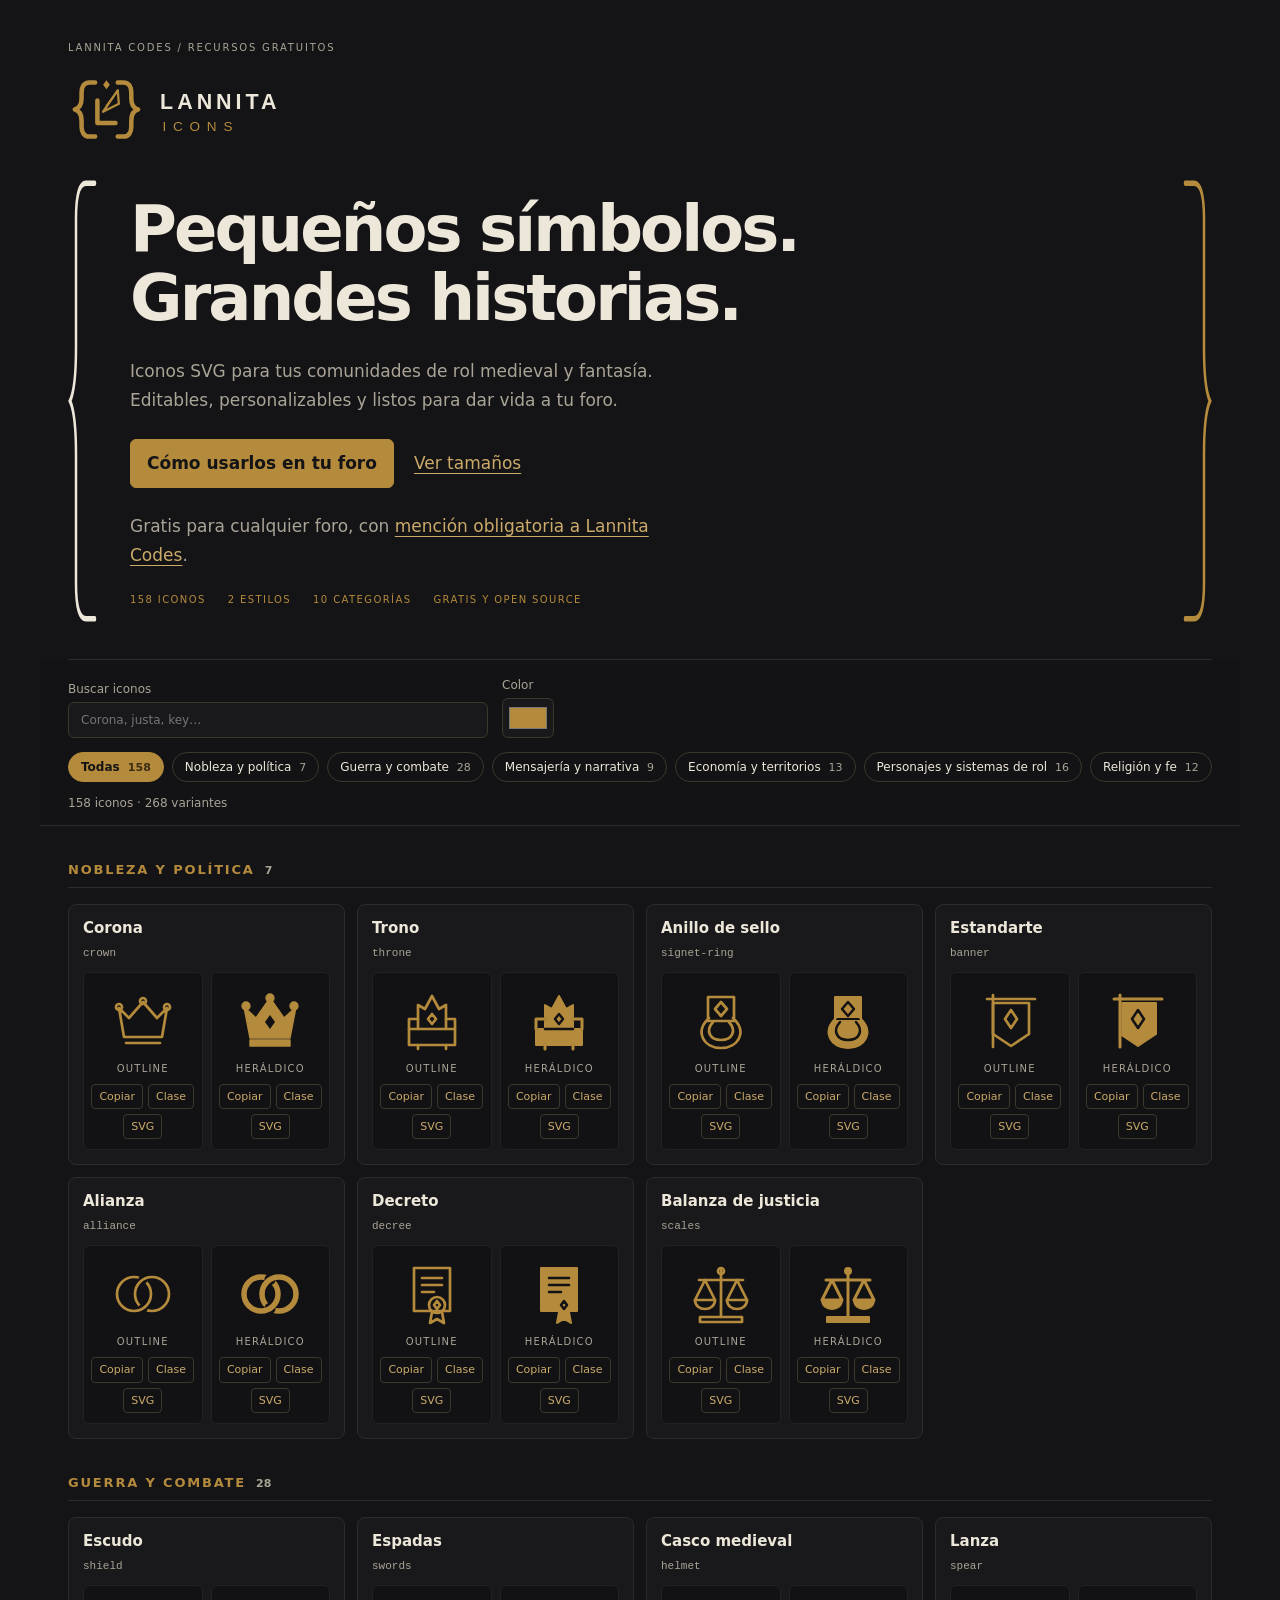
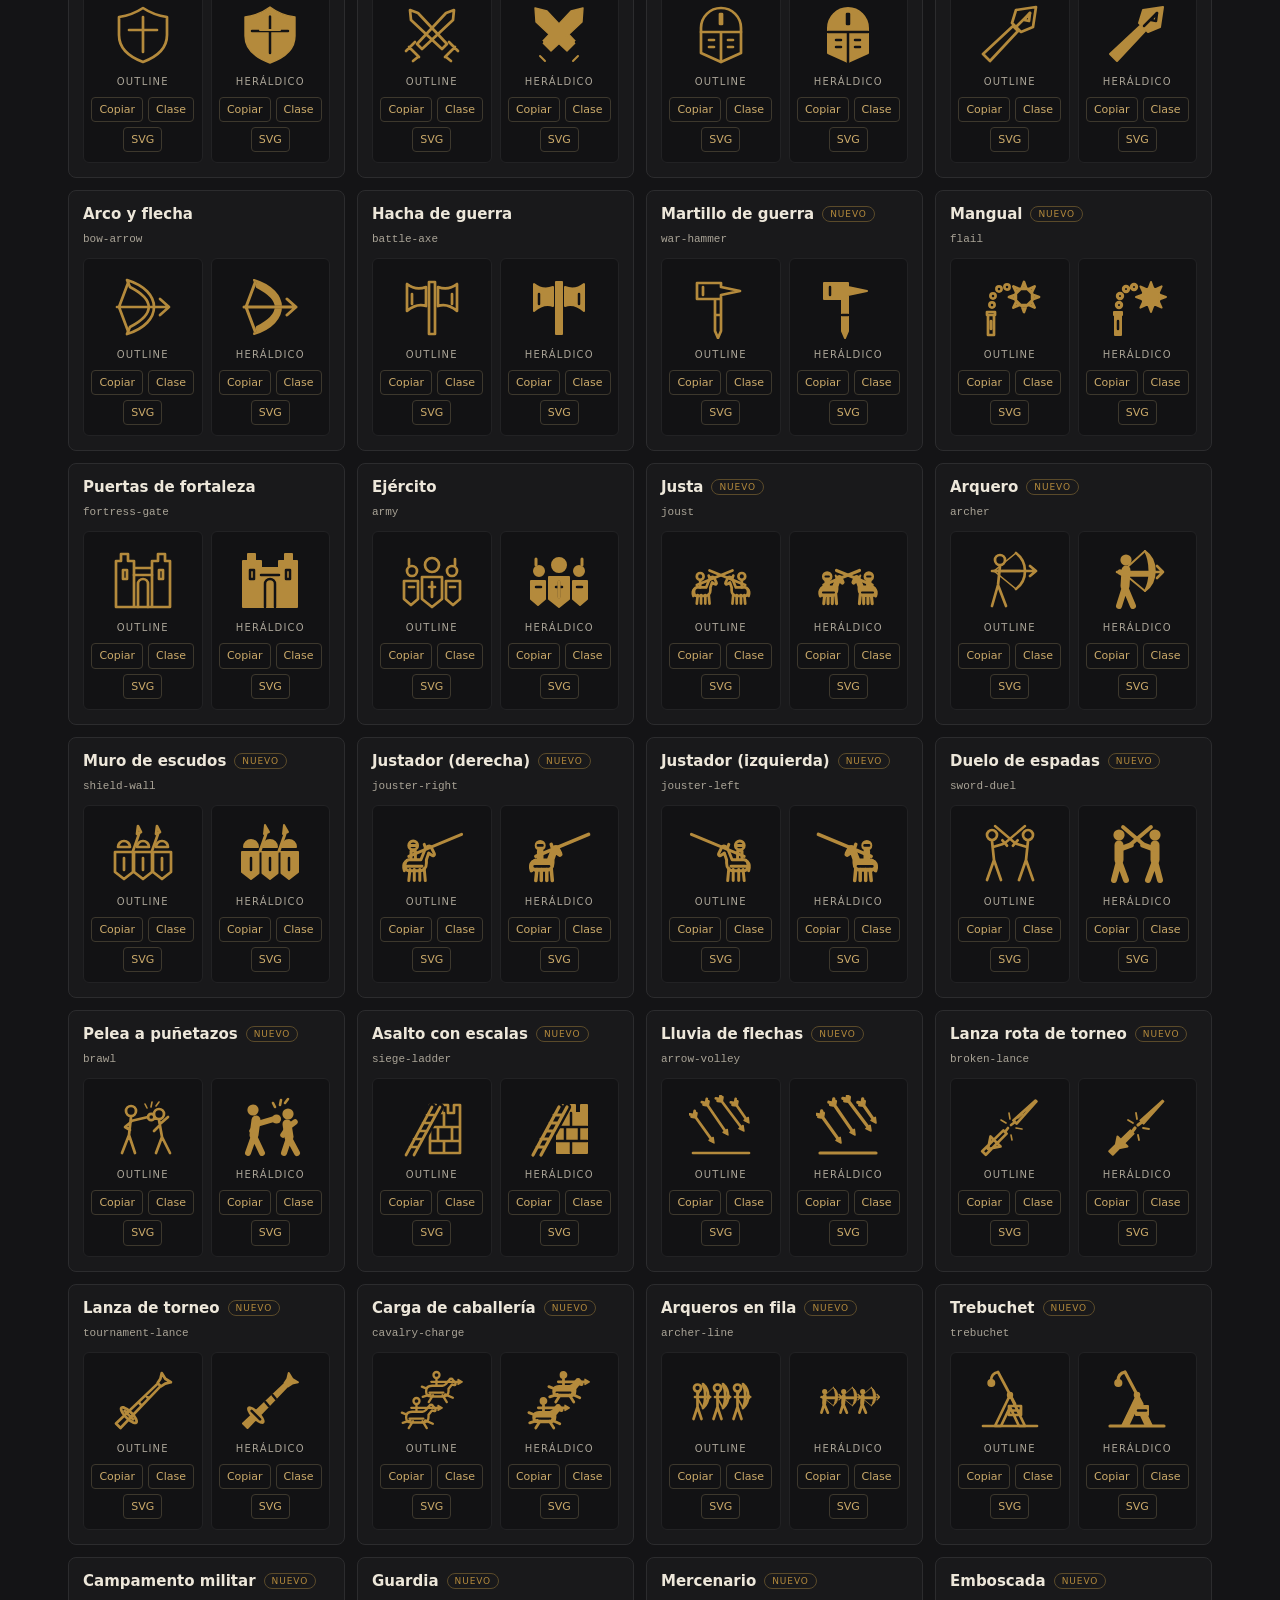
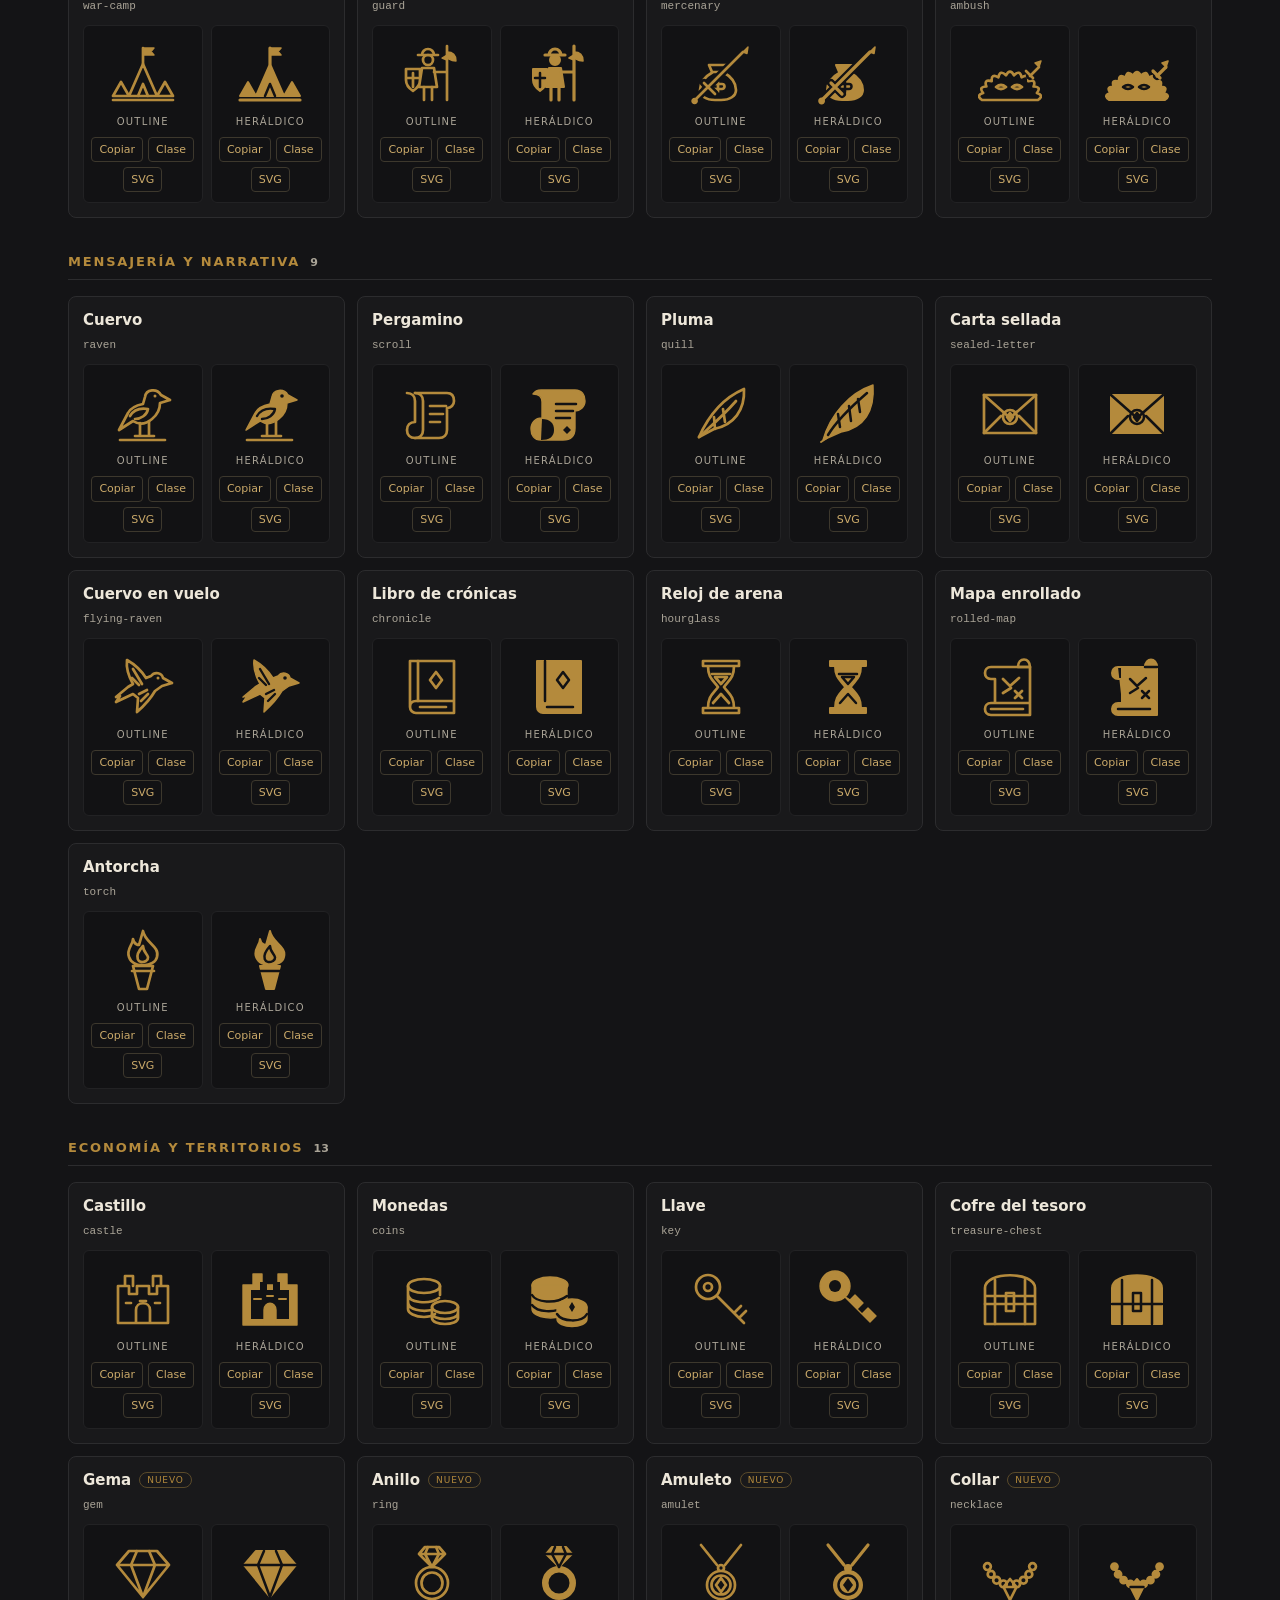
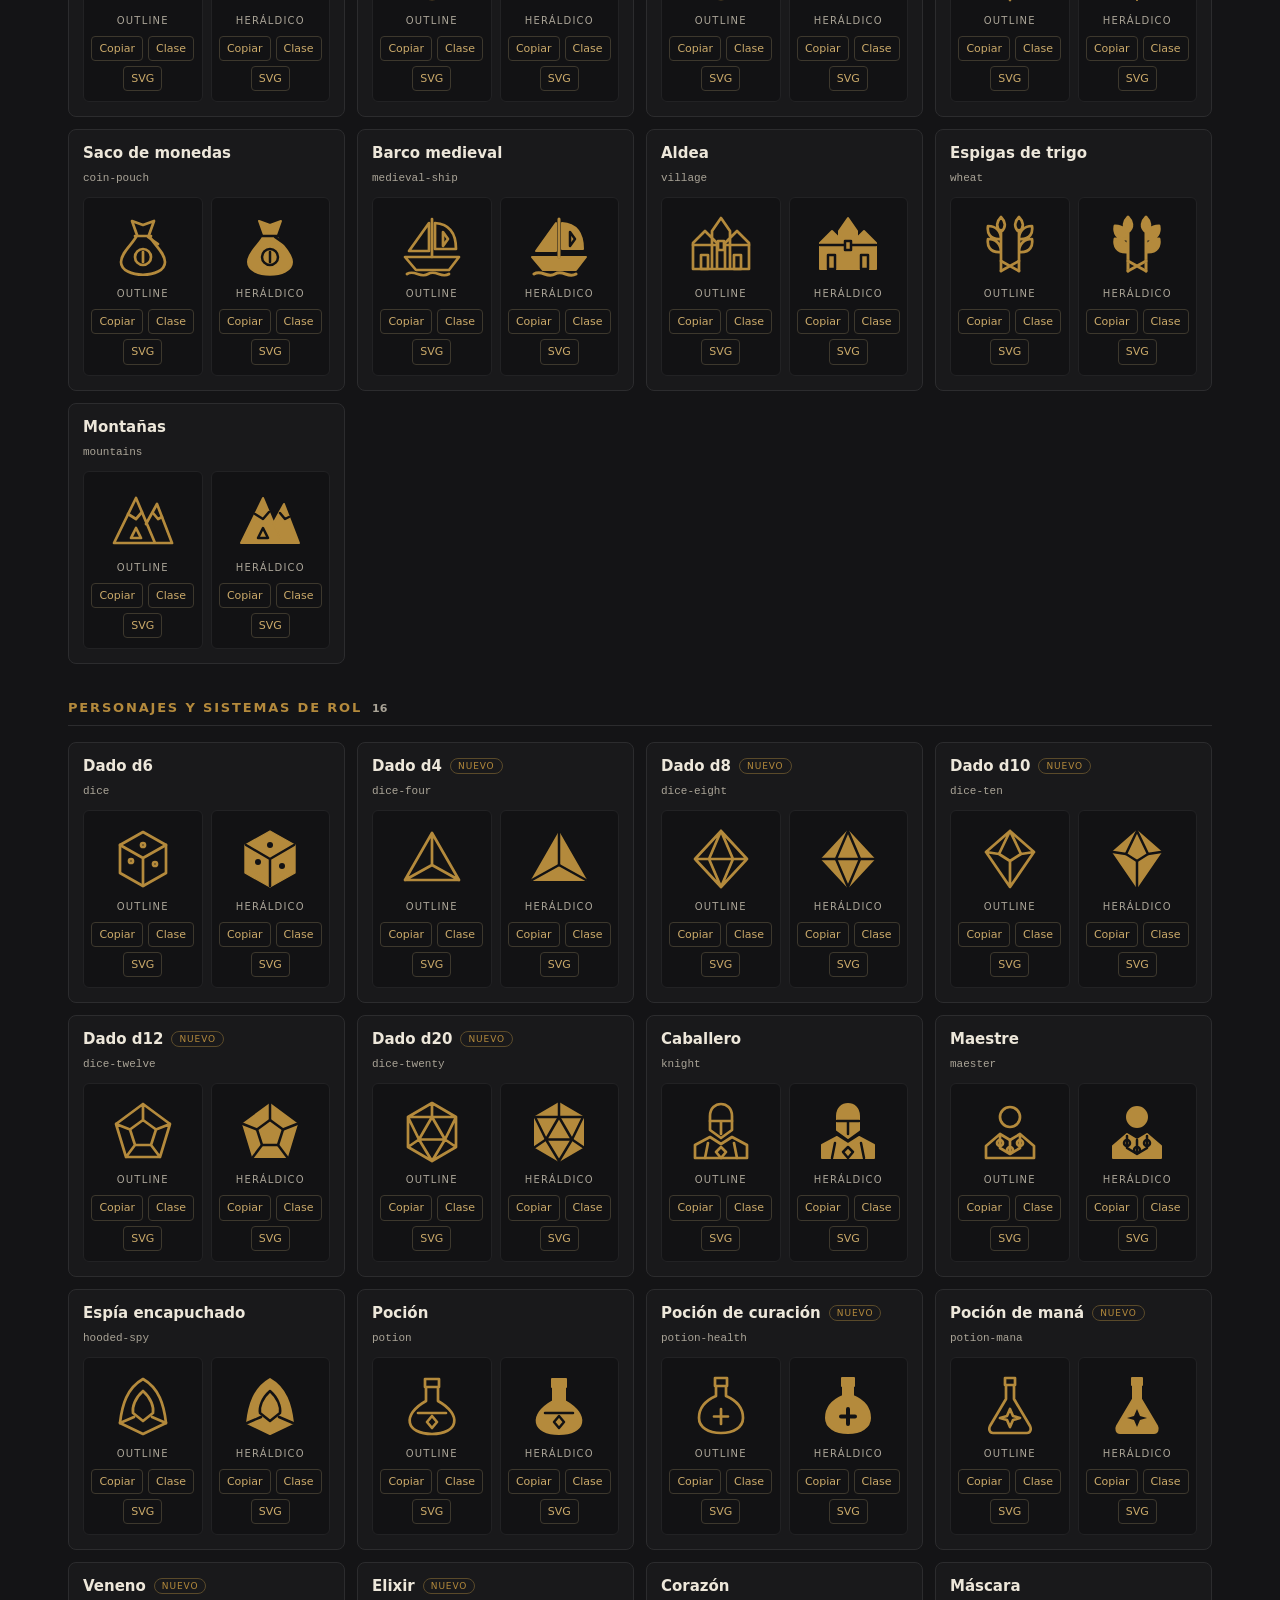
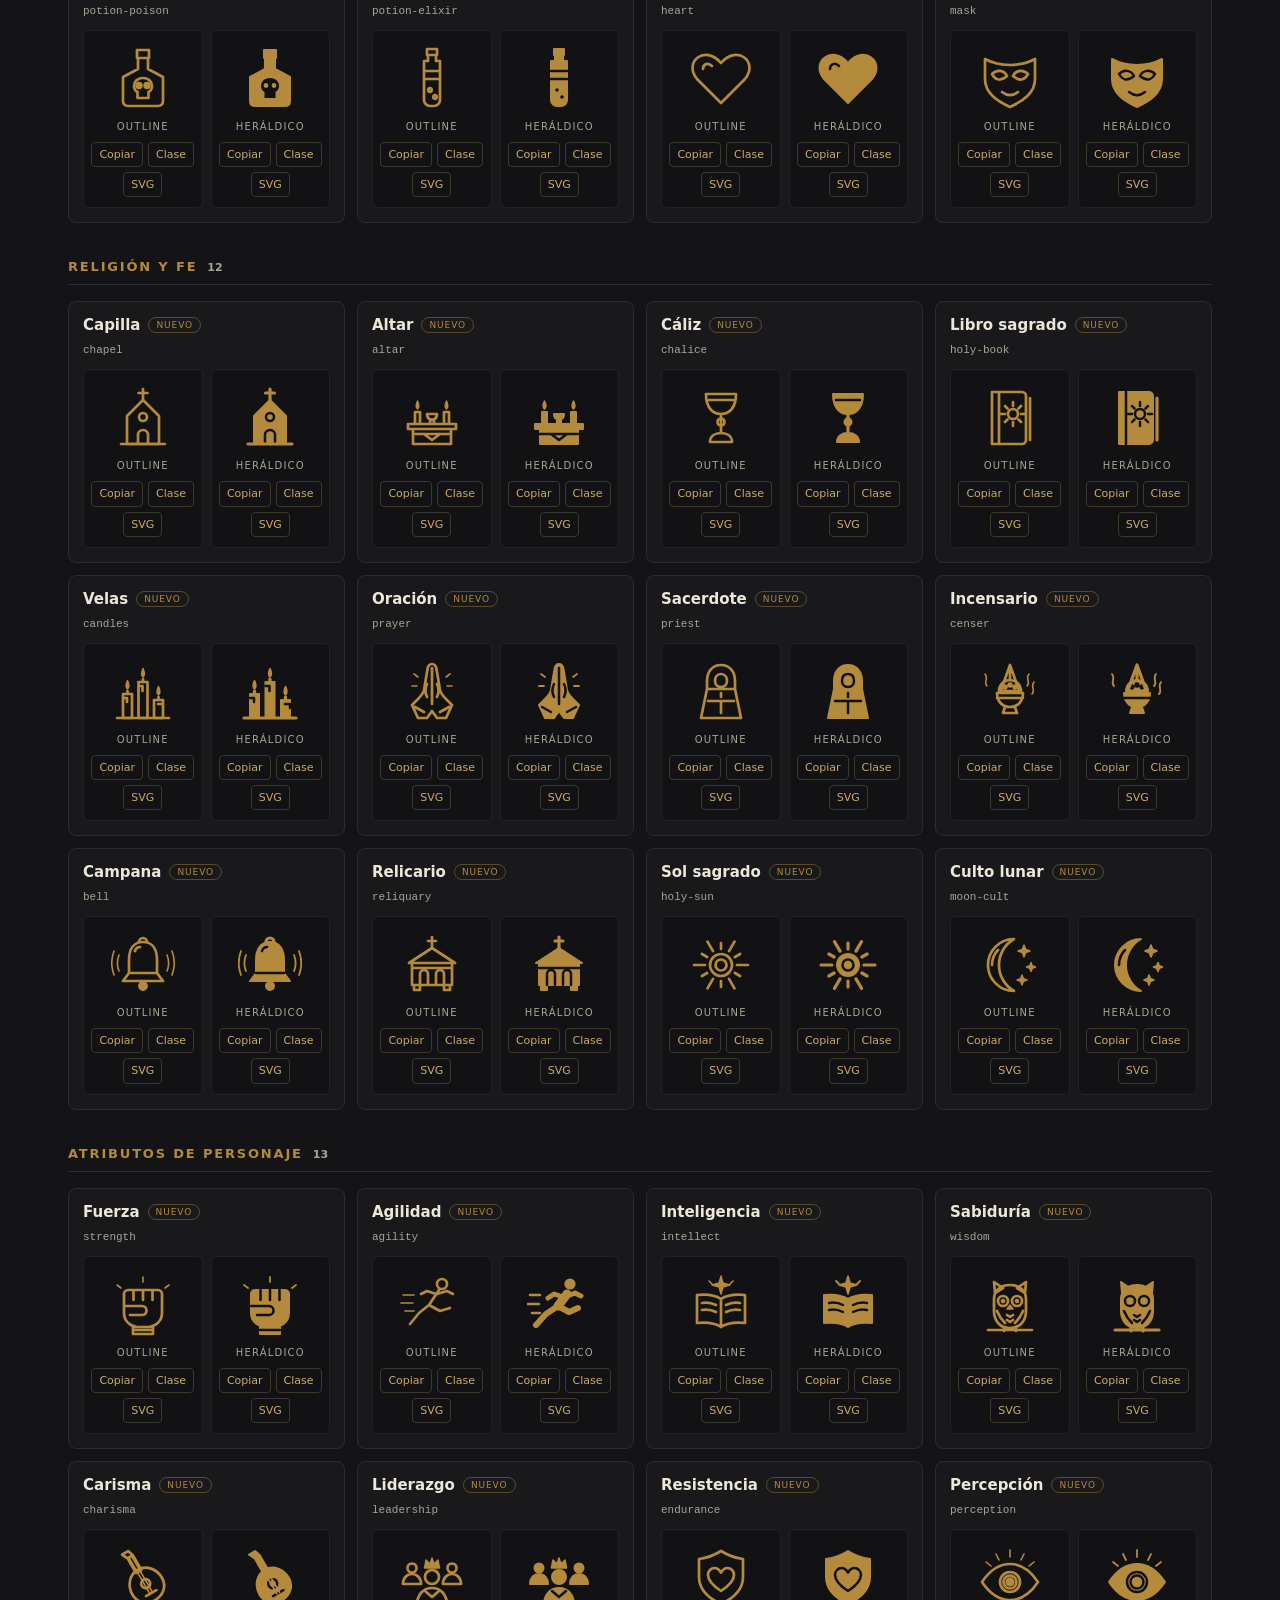
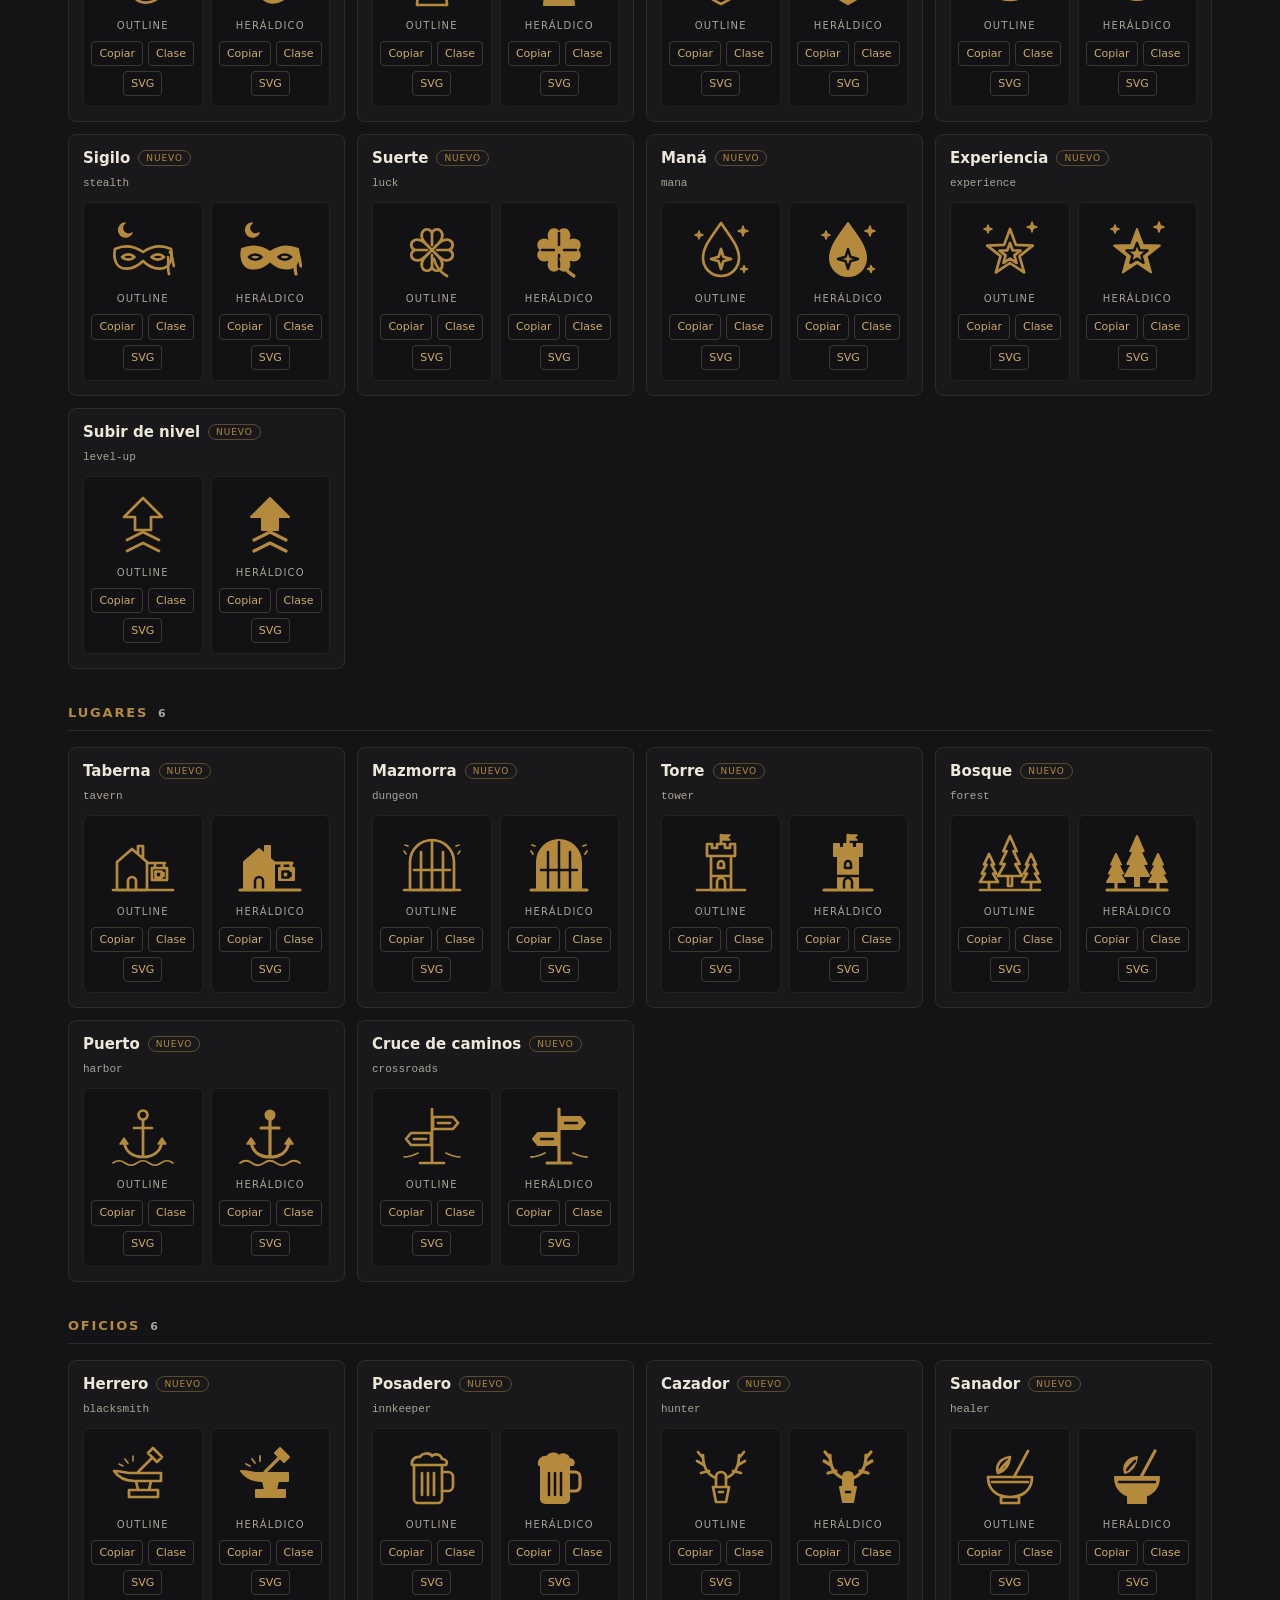
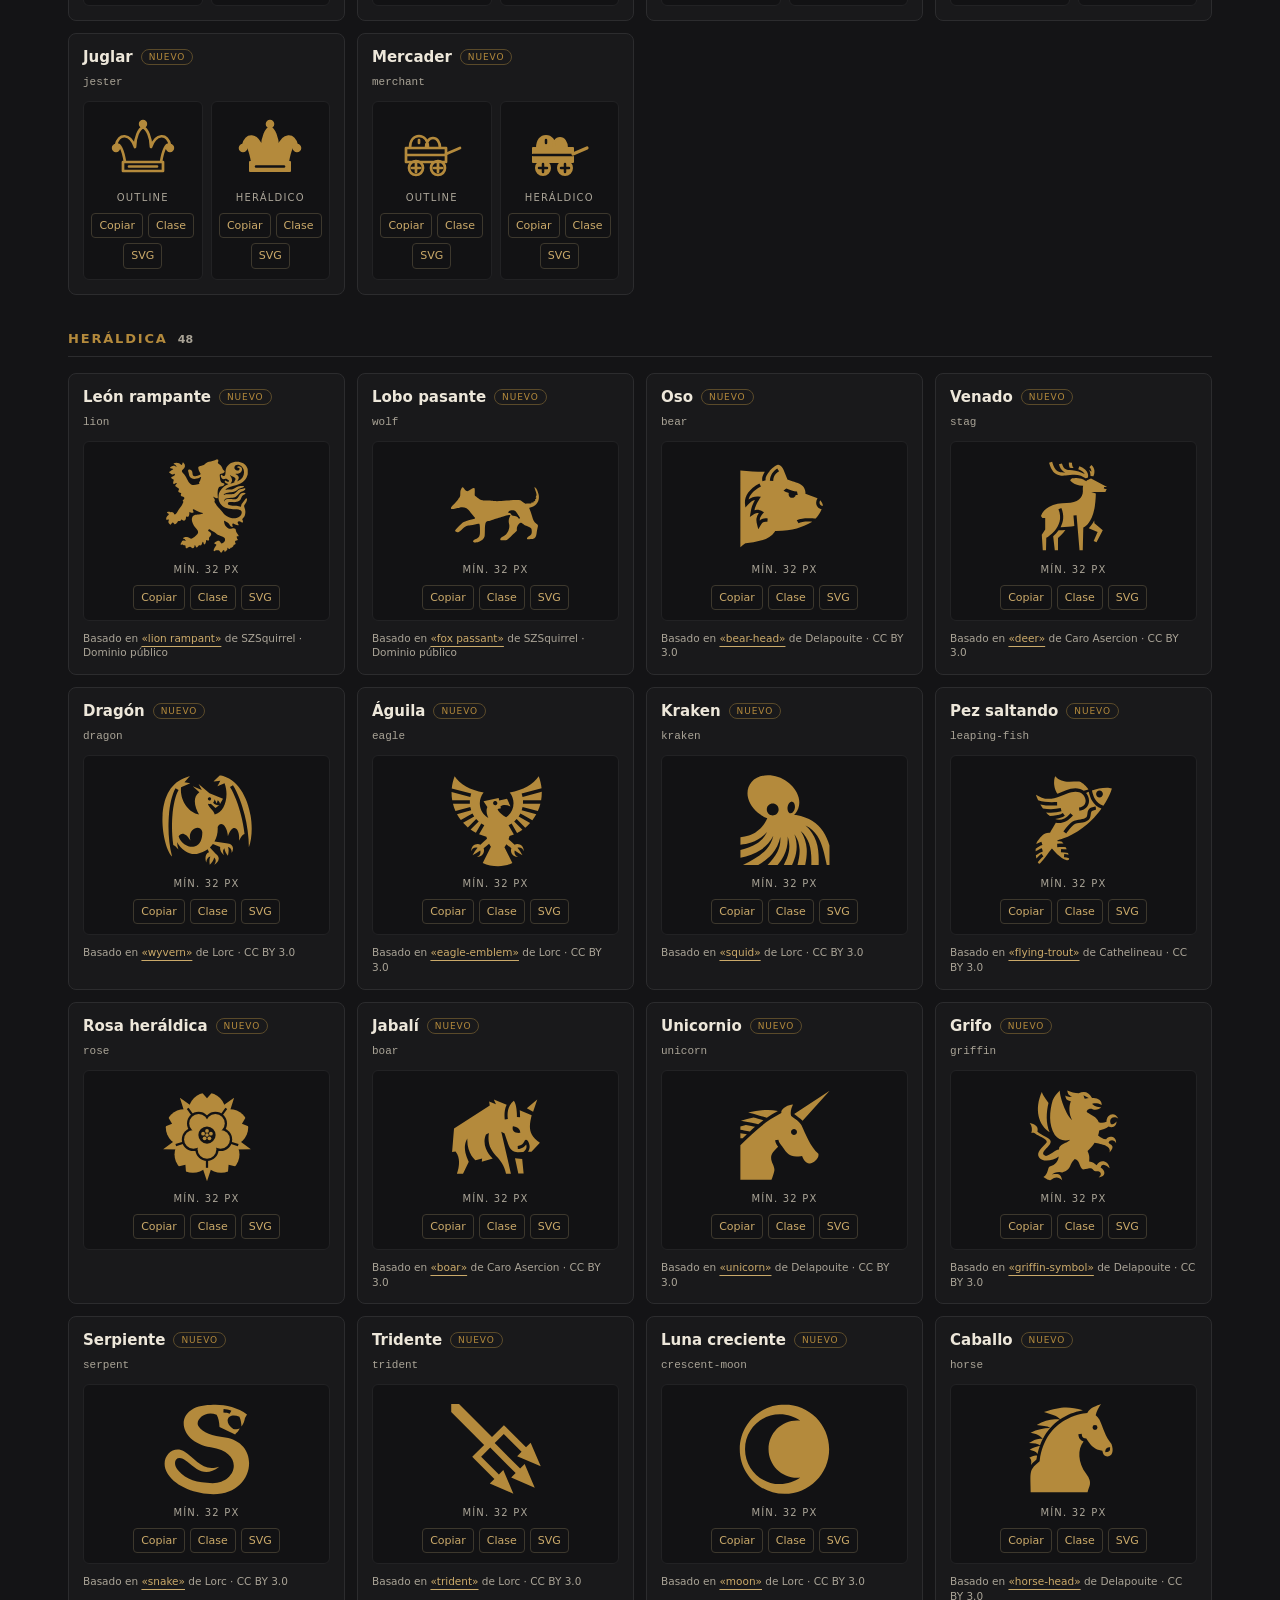
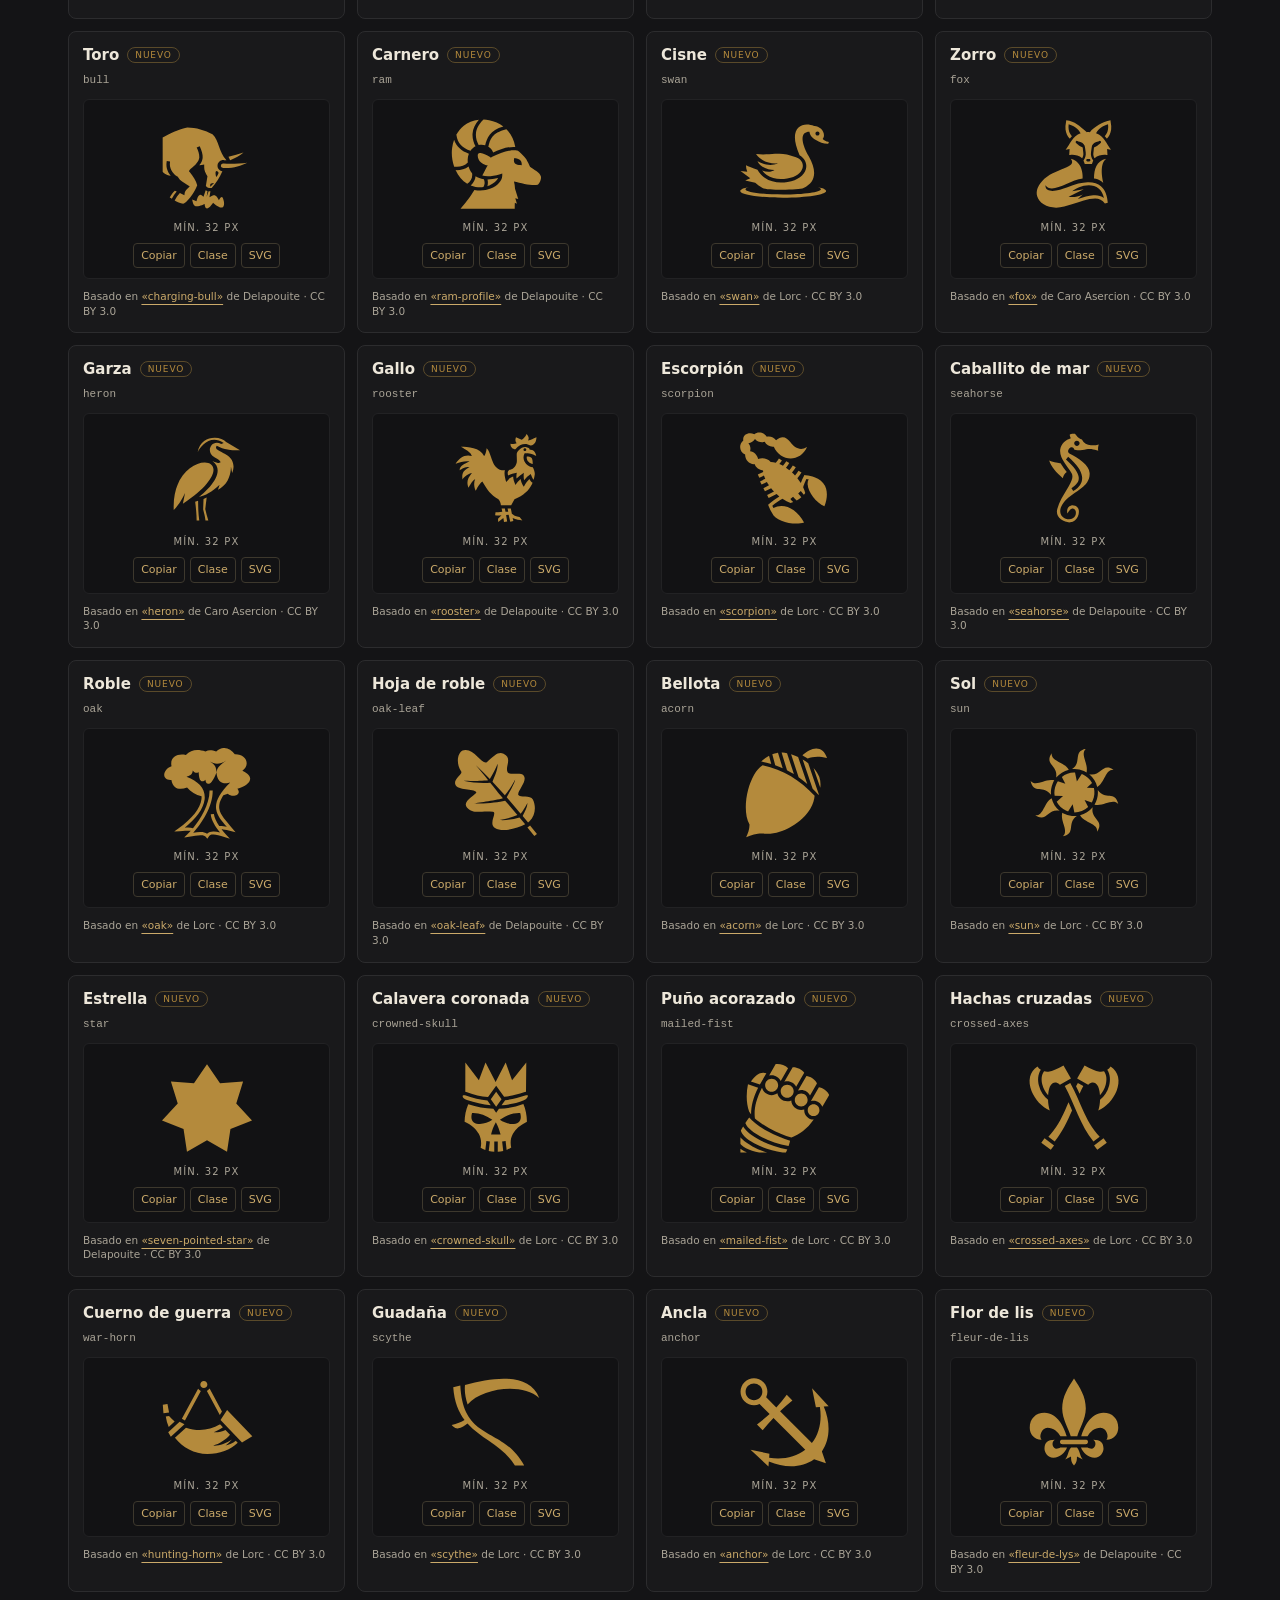
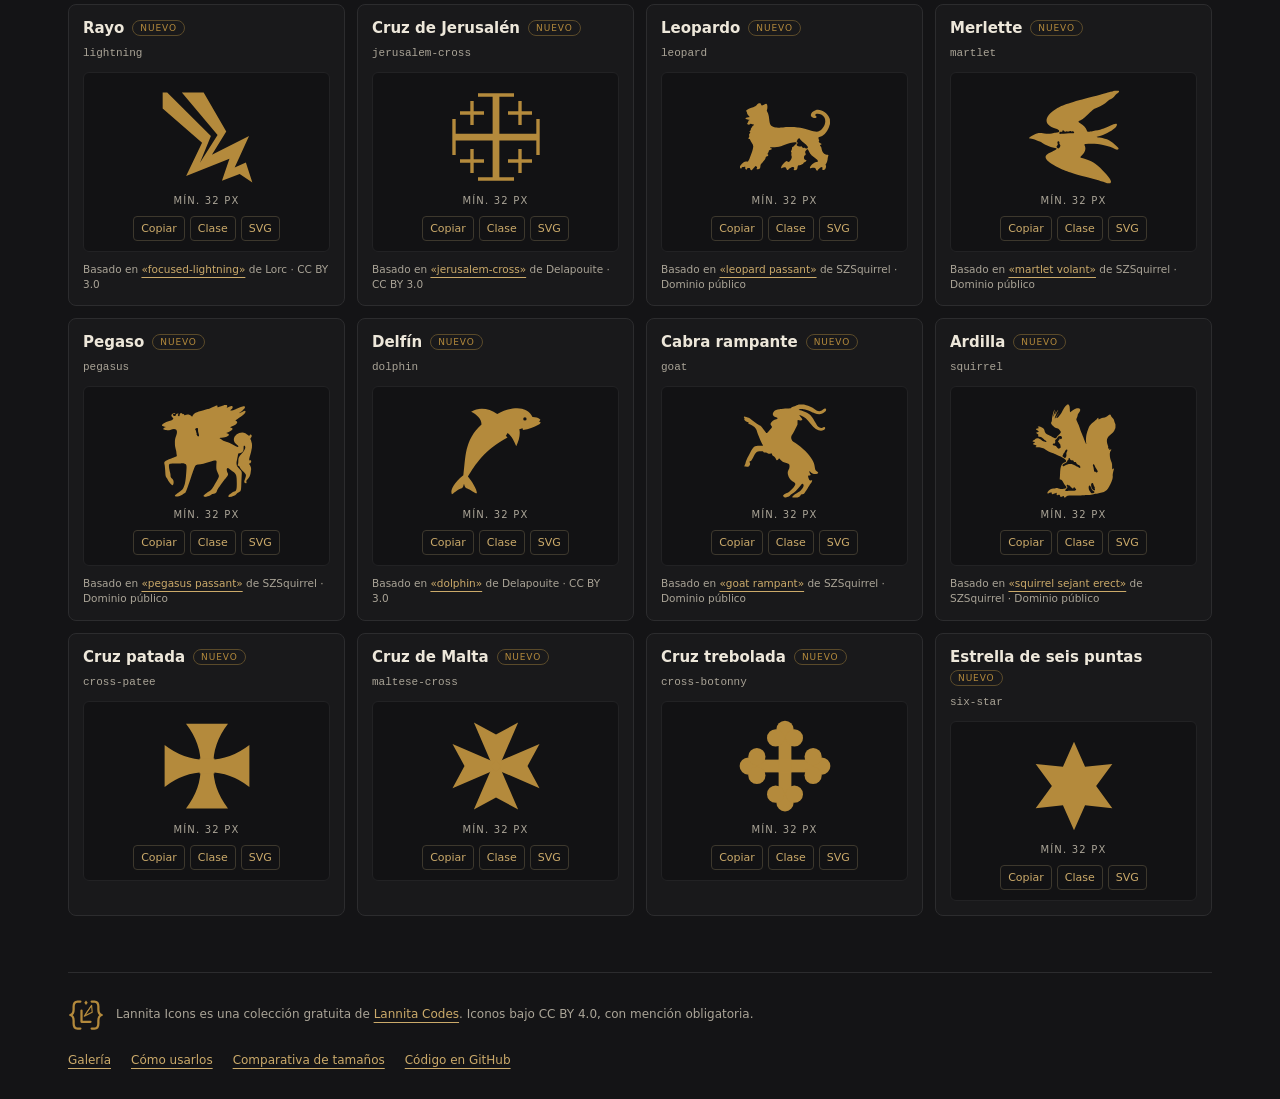
==== index.html @ 2d02590d "Dominio personalizado icons.lannitacodes.es Co-Authored-By: Claude Sonnet 5.5 <noreply@anthropic.com" ====
<!doctype html>
<html lang="es"><head><meta charset="utf-8"><meta name="viewport" content="width=device-width, initial-scale=1">
<title>Lannita Icons · Colección gratuita</title><meta name="description" content="Iconos SVG para rol medieval y fantasía. 158 símbolos editables en estilos outline y heráldico, listos para Foroactivo."><meta name="theme-color" content="#141416">
<meta property="og:type" content="website"><meta property="og:site_name" content="Lannita Icons"><meta property="og:title" content="Lannita Icons · Colección gratuita"><meta property="og:description" content="Iconos SVG para rol medieval y fantasía. 158 símbolos editables en estilos outline y heráldico, listos para Foroactivo."><meta property="og:image" content="https://icons.lannitacodes.es/assets/brand/og-image.png"><meta property="og:image:width" content="1200"><meta property="og:image:height" content="630"><meta name="twitter:card" content="summary_large_image">
<link rel="icon" type="image/svg+xml" href="./assets/brand/favicon.svg"><link rel="stylesheet" href="./css/gallery.css"><script src="./gallery.js" defer></script></head>
<body><a class="skip" href="#galeria">Ir a la galería</a>
<header class="site-header"><p class="eyebrow">LANNITA CODES / RECURSOS GRATUITOS</p><h1 class="brand"><img src="./assets/brand/lannita-logo.svg" alt="Lannita Icons" width="460" height="140"></h1>
<div class="hero"><h2 class="hero-title">Pequeños símbolos.<br>Grandes historias.</h2><p>Iconos SVG para tus comunidades de rol medieval y fantasía. Editables, personalizables y listos para dar vida a tu foro.</p>
<p class="hero-links"><a class="button" href="./guia.html">Cómo usarlos en tu foro</a><a href="./comparison.html">Ver tamaños</a></p><p class="credit-note">Gratis para cualquier foro, con <a href="./guia.html#mencion">mención obligatoria a Lannita Codes</a>.</p><ul class="collection-meta"><li>158 ICONOS</li><li>2 ESTILOS</li><li>10 CATEGORÍAS</li><li>GRATIS Y OPEN SOURCE</li></ul></div></header>
<div class="toolbar"><div class="controls"><label class="search">Buscar iconos<input id="search" type="search" placeholder="Corona, justa, key…" autocomplete="off"></label>
<label class="color">Color<input id="color" type="color" value="#b48a3c"></label></div>
<div class="chips" role="group" aria-label="Filtrar por categoría"><button type="button" class="chip" data-category="" aria-pressed="true">Todas <span>158</span></button><button type="button" class="chip" data-category="Nobleza y política" aria-pressed="false">Nobleza y política <span>7</span></button><button type="button" class="chip" data-category="Guerra y combate" aria-pressed="false">Guerra y combate <span>28</span></button><button type="button" class="chip" data-category="Mensajería y narrativa" aria-pressed="false">Mensajería y narrativa <span>9</span></button><button type="button" class="chip" data-category="Economía y territorios" aria-pressed="false">Economía y territorios <span>13</span></button><button type="button" class="chip" data-category="Personajes y sistemas de rol" aria-pressed="false">Personajes y sistemas de rol <span>16</span></button><button type="button" class="chip" data-category="Religión y fe" aria-pressed="false">Religión y fe <span>12</span></button><button type="button" class="chip" data-category="Atributos de personaje" aria-pressed="false">Atributos de personaje <span>13</span></button><button type="button" class="chip" data-category="Lugares" aria-pressed="false">Lugares <span>6</span></button><button type="button" class="chip" data-category="Oficios" aria-pressed="false">Oficios <span>6</span></button><button type="button" class="chip" data-category="Heráldica" aria-pressed="false">Heráldica <span>48</span></button></div>
<p id="count" role="status">158 iconos · 268 variantes</p></div>
<main id="galeria"><section class="category" data-category="Nobleza y política"><h2>Nobleza y política <span>7</span></h2><div class="grid"><article id="crown" data-search="crown corona nobleza y política" data-category="Nobleza y política" data-variants="2"><div class="card-head"><h3>Corona</h3><a class="name" href="#crown"><code>crown</code></a></div><div class="pair"><figure class="variant"><svg aria-hidden="true" focusable="false" xmlns="http://www.w3.org/2000/svg" width="64" height="64" viewBox="0 0 64 64" fill="none" stroke="currentColor" stroke-width="2.7" stroke-linecap="round" stroke-linejoin="round">
<!-- Lannita Icons · Iconos de Lannita Codes (https://lannitacodes.tumblr.com/) · CC BY 4.0, mención obligatoria -->
<path d="M8 19 18 29 32 13 46 29 56 19 51 48H13Z" /><path d="M15 54h34" /><circle cx="8" cy="18" r="3" /><circle cx="32" cy="12" r="3" /><circle cx="56" cy="18" r="3" />
</svg><figcaption>Outline</figcaption><div class="actions"><button type="button" data-name="crown" data-style="outline" aria-label="Copiar HTML de Corona, outline">Copiar</button><button type="button" data-class="li li-crown" aria-label="Copiar clase CSS de Corona, outline">Clase</button><a href="./icons/outline/crown.svg" download="lannita-crown-outline.svg" aria-label="Descargar SVG de Corona, outline">SVG</a></div></figure><figure class="variant"><svg aria-hidden="true" focusable="false" xmlns="http://www.w3.org/2000/svg" width="64" height="64" viewBox="0 0 64 64" fill="currentColor" stroke="currentColor" stroke-width="1.4" stroke-linejoin="round">
<!-- Lannita Icons · Iconos de Lannita Codes (https://lannitacodes.tumblr.com/) · CC BY 4.0, mención obligatoria -->
<defs><mask id="li-crown-cut-1" maskUnits="userSpaceOnUse" x="0" y="0" width="64" height="64" style="mask-type:luminance"><rect width="64" height="64" fill="white" stroke="none" /><path d="m32 26 5 7-5 7-5-7z" fill="black" stroke="none" />
</mask></defs><g mask="url(#li-crown-cut-1)"><path d="M6 18 18 29 32 9 46 29 58 18 52 49H12Z" /><path d="M12 51h40v6H12z" /><circle cx="8" cy="17" r="4" /><circle cx="32" cy="9" r="4" /><circle cx="56" cy="17" r="4" /><path d="M18 39h28M21 44h22" fill="none" stroke="currentColor" stroke-width="2" stroke-linecap="round" /></g></svg><figcaption>Heráldico</figcaption><div class="actions"><button type="button" data-name="crown" data-style="heraldic" aria-label="Copiar HTML de Corona, heráldico">Copiar</button><button type="button" data-class="li li-heraldic li-crown" aria-label="Copiar clase CSS de Corona, heráldico">Clase</button><a href="./icons/heraldic/crown.svg" download="lannita-crown-heraldic.svg" aria-label="Descargar SVG de Corona, heráldico">SVG</a></div></figure></div></article><article id="throne" data-search="throne trono nobleza y política" data-category="Nobleza y política" data-variants="2"><div class="card-head"><h3>Trono</h3><a class="name" href="#throne"><code>throne</code></a></div><div class="pair"><figure class="variant"><svg aria-hidden="true" focusable="false" xmlns="http://www.w3.org/2000/svg" width="64" height="64" viewBox="0 0 64 64">
<!-- Lannita Icons · Iconos de Lannita Codes (https://lannitacodes.tumblr.com/) · CC BY 4.0, mención obligatoria -->
<g fill="none" stroke="currentColor" stroke-width="2.7" stroke-linecap="round" stroke-linejoin="round"><path d="M18 40V16l7 4 7-13 7 13 7-4v24h9v16H9V40Z"/><path d="M18 40h28M18 56v4m28-4v4M9 40V30h9m28 0h9v10"/><path d="m32 25 4 5-4 5-4-5Z"/></g>
</svg><figcaption>Outline</figcaption><div class="actions"><button type="button" data-name="throne" data-style="outline" aria-label="Copiar HTML de Trono, outline">Copiar</button><button type="button" data-class="li li-throne" aria-label="Copiar clase CSS de Trono, outline">Clase</button><a href="./icons/outline/throne.svg" download="lannita-throne-outline.svg" aria-label="Descargar SVG de Trono, outline">SVG</a></div></figure><figure class="variant"><svg aria-hidden="true" focusable="false" xmlns="http://www.w3.org/2000/svg" width="64" height="64" viewBox="0 0 64 64">
<!-- Lannita Icons · Iconos de Lannita Codes (https://lannitacodes.tumblr.com/) · CC BY 4.0, mención obligatoria -->
<defs><mask id="li-throne-heraldic-cut" maskUnits="userSpaceOnUse" x="0" y="0" width="64" height="64" style="mask-type:luminance"><rect width="64" height="64" fill="white"/><g fill="none" stroke="black" stroke-width="2.5" stroke-linecap="round" stroke-linejoin="round"><path d="M18 40h28M18 56v4m28-4v4M9 40V30h9m28 0h9v10"/><path d="m32 25 4 5-4 5-4-5Z"/></g></mask></defs><g fill="currentColor" stroke="currentColor" stroke-width="2" stroke-linecap="round" stroke-linejoin="round" mask="url(#li-throne-heraldic-cut)"><path d="M18 40V16l7 4 7-13 7 13 7-4v24h9v16H9V40Z"/></g><g fill="none" stroke="currentColor" stroke-width="3" stroke-linecap="round" stroke-linejoin="round"><path d="M18 56v4m28-4v4M9 40V30h9m28 0h9v10"/></g>
</svg><figcaption>Heráldico</figcaption><div class="actions"><button type="button" data-name="throne" data-style="heraldic" aria-label="Copiar HTML de Trono, heráldico">Copiar</button><button type="button" data-class="li li-heraldic li-throne" aria-label="Copiar clase CSS de Trono, heráldico">Clase</button><a href="./icons/heraldic/throne.svg" download="lannita-throne-heraldic.svg" aria-label="Descargar SVG de Trono, heráldico">SVG</a></div></figure></div></article><article id="signet-ring" data-search="signet-ring anillo de sello nobleza y política" data-category="Nobleza y política" data-variants="2"><div class="card-head"><h3>Anillo de sello</h3><a class="name" href="#signet-ring"><code>signet-ring</code></a></div><div class="pair"><figure class="variant"><svg aria-hidden="true" focusable="false" xmlns="http://www.w3.org/2000/svg" width="64" height="64" viewBox="0 0 64 64">
<!-- Lannita Icons · Iconos de Lannita Codes (https://lannitacodes.tumblr.com/) · CC BY 4.0, mención obligatoria -->
<g fill="none" stroke="currentColor" stroke-width="2.7" stroke-linecap="round" stroke-linejoin="round"><path d="M20 29C5 43 15 59 32 59s27-16 12-30M19 8h26v24H19Z"/><path d="M24 33c-8 9-3 18 8 18s16-9 8-18"/><path d="m32 13 6 7-6 7-6-7Z"/></g>
</svg><figcaption>Outline</figcaption><div class="actions"><button type="button" data-name="signet-ring" data-style="outline" aria-label="Copiar HTML de Anillo de sello, outline">Copiar</button><button type="button" data-class="li li-signet-ring" aria-label="Copiar clase CSS de Anillo de sello, outline">Clase</button><a href="./icons/outline/signet-ring.svg" download="lannita-signet-ring-outline.svg" aria-label="Descargar SVG de Anillo de sello, outline">SVG</a></div></figure><figure class="variant"><svg aria-hidden="true" focusable="false" xmlns="http://www.w3.org/2000/svg" width="64" height="64" viewBox="0 0 64 64">
<!-- Lannita Icons · Iconos de Lannita Codes (https://lannitacodes.tumblr.com/) · CC BY 4.0, mención obligatoria -->
<defs><mask id="li-signet-ring-heraldic-cut" maskUnits="userSpaceOnUse" x="0" y="0" width="64" height="64" style="mask-type:luminance"><rect width="64" height="64" fill="white"/><g fill="none" stroke="black" stroke-width="2.5" stroke-linecap="round" stroke-linejoin="round"><path d="M24 33c-8 9-3 18 8 18s16-9 8-18"/><path d="m32 13 6 7-6 7-6-7Z"/></g></mask></defs><g fill="currentColor" stroke="currentColor" stroke-width="2" stroke-linecap="round" stroke-linejoin="round" mask="url(#li-signet-ring-heraldic-cut)"><path d="M20 29C5 43 15 59 32 59s27-16 12-30M19 8h26v24H19Z"/></g>
</svg><figcaption>Heráldico</figcaption><div class="actions"><button type="button" data-name="signet-ring" data-style="heraldic" aria-label="Copiar HTML de Anillo de sello, heráldico">Copiar</button><button type="button" data-class="li li-heraldic li-signet-ring" aria-label="Copiar clase CSS de Anillo de sello, heráldico">Clase</button><a href="./icons/heraldic/signet-ring.svg" download="lannita-signet-ring-heraldic.svg" aria-label="Descargar SVG de Anillo de sello, heráldico">SVG</a></div></figure></div></article><article id="banner" data-search="banner estandarte nobleza y política" data-category="Nobleza y política" data-variants="2"><div class="card-head"><h3>Estandarte</h3><a class="name" href="#banner"><code>banner</code></a></div><div class="pair"><figure class="variant"><svg aria-hidden="true" focusable="false" xmlns="http://www.w3.org/2000/svg" width="64" height="64" viewBox="0 0 64 64">
<!-- Lannita Icons · Iconos de Lannita Codes (https://lannitacodes.tumblr.com/) · CC BY 4.0, mención obligatoria -->
<g fill="none" stroke="currentColor" stroke-width="2.7" stroke-linecap="round" stroke-linejoin="round"><path d="M15 14h36v31L33 57 15 45Z"/><path d="M9 10h48M15 6v52"/><path d="m33 21 6 9-6 9-6-9Z"/></g>
</svg><figcaption>Outline</figcaption><div class="actions"><button type="button" data-name="banner" data-style="outline" aria-label="Copiar HTML de Estandarte, outline">Copiar</button><button type="button" data-class="li li-banner" aria-label="Copiar clase CSS de Estandarte, outline">Clase</button><a href="./icons/outline/banner.svg" download="lannita-banner-outline.svg" aria-label="Descargar SVG de Estandarte, outline">SVG</a></div></figure><figure class="variant"><svg aria-hidden="true" focusable="false" xmlns="http://www.w3.org/2000/svg" width="64" height="64" viewBox="0 0 64 64">
<!-- Lannita Icons · Iconos de Lannita Codes (https://lannitacodes.tumblr.com/) · CC BY 4.0, mención obligatoria -->
<defs><mask id="li-banner-heraldic-cut" maskUnits="userSpaceOnUse" x="0" y="0" width="64" height="64" style="mask-type:luminance"><rect width="64" height="64" fill="white"/><g fill="none" stroke="black" stroke-width="2.5" stroke-linecap="round" stroke-linejoin="round"><path d="M9 10h48M15 6v52"/><path d="m33 21 6 9-6 9-6-9Z"/></g></mask></defs><g fill="currentColor" stroke="currentColor" stroke-width="2" stroke-linecap="round" stroke-linejoin="round" mask="url(#li-banner-heraldic-cut)"><path d="M15 14h36v31L33 57 15 45Z"/></g><g fill="none" stroke="currentColor" stroke-width="3" stroke-linecap="round" stroke-linejoin="round"><path d="M9 10h48M15 6v52"/></g>
</svg><figcaption>Heráldico</figcaption><div class="actions"><button type="button" data-name="banner" data-style="heraldic" aria-label="Copiar HTML de Estandarte, heráldico">Copiar</button><button type="button" data-class="li li-heraldic li-banner" aria-label="Copiar clase CSS de Estandarte, heráldico">Clase</button><a href="./icons/heraldic/banner.svg" download="lannita-banner-heraldic.svg" aria-label="Descargar SVG de Estandarte, heráldico">SVG</a></div></figure></div></article><article id="alliance" data-search="alliance alianza nobleza y política" data-category="Nobleza y política" data-variants="2"><div class="card-head"><h3>Alianza</h3><a class="name" href="#alliance"><code>alliance</code></a></div><div class="pair"><figure class="variant"><svg aria-hidden="true" focusable="false" xmlns="http://www.w3.org/2000/svg" width="64" height="64" viewBox="0 0 64 64">
<!-- Lannita Icons · Iconos de Lannita Codes (https://lannitacodes.tumblr.com/) · CC BY 4.0, mención obligatoria -->
<defs><mask id="li-alliance-outline-a" maskUnits="userSpaceOnUse" x="0" y="0" width="64" height="64" style="mask-type:luminance"><rect width="64" height="64" fill="white"/><circle cx="32" cy="17.58" r="4.6" fill="black"/></mask><mask id="li-alliance-outline-b" maskUnits="userSpaceOnUse" x="0" y="0" width="64" height="64" style="mask-type:luminance"><rect width="64" height="64" fill="white"/><circle cx="32" cy="46.42" r="4.6" fill="black"/></mask></defs><g fill="none" stroke="currentColor" stroke-width="2.7" stroke-linecap="round" stroke-linejoin="round"><path d="M6 32a17 17 0 1 0 34 0a17 17 0 1 0-34 0Z" mask="url(#li-alliance-outline-a)"/><path d="M24 32a17 17 0 1 0 34 0a17 17 0 1 0-34 0Z" mask="url(#li-alliance-outline-b)"/></g>
</svg><figcaption>Outline</figcaption><div class="actions"><button type="button" data-name="alliance" data-style="outline" aria-label="Copiar HTML de Alianza, outline">Copiar</button><button type="button" data-class="li li-alliance" aria-label="Copiar clase CSS de Alianza, outline">Clase</button><a href="./icons/outline/alliance.svg" download="lannita-alliance-outline.svg" aria-label="Descargar SVG de Alianza, outline">SVG</a></div></figure><figure class="variant"><svg aria-hidden="true" focusable="false" xmlns="http://www.w3.org/2000/svg" width="64" height="64" viewBox="0 0 64 64">
<!-- Lannita Icons · Iconos de Lannita Codes (https://lannitacodes.tumblr.com/) · CC BY 4.0, mención obligatoria -->
<defs><mask id="li-alliance-heraldic-a" maskUnits="userSpaceOnUse" x="0" y="0" width="64" height="64" style="mask-type:luminance"><rect width="64" height="64" fill="white"/><circle cx="32" cy="17.58" r="5.6" fill="black"/></mask><mask id="li-alliance-heraldic-b" maskUnits="userSpaceOnUse" x="0" y="0" width="64" height="64" style="mask-type:luminance"><rect width="64" height="64" fill="white"/><circle cx="32" cy="46.42" r="5.6" fill="black"/></mask></defs><g fill="none" stroke="currentColor" stroke-width="5.5" stroke-linecap="round" stroke-linejoin="round"><path d="M6 32a17 17 0 1 0 34 0a17 17 0 1 0-34 0Z" mask="url(#li-alliance-heraldic-a)"/><path d="M24 32a17 17 0 1 0 34 0a17 17 0 1 0-34 0Z" mask="url(#li-alliance-heraldic-b)"/></g>
</svg><figcaption>Heráldico</figcaption><div class="actions"><button type="button" data-name="alliance" data-style="heraldic" aria-label="Copiar HTML de Alianza, heráldico">Copiar</button><button type="button" data-class="li li-heraldic li-alliance" aria-label="Copiar clase CSS de Alianza, heráldico">Clase</button><a href="./icons/heraldic/alliance.svg" download="lannita-alliance-heraldic.svg" aria-label="Descargar SVG de Alianza, heráldico">SVG</a></div></figure></div></article><article id="decree" data-search="decree decreto nobleza y política" data-category="Nobleza y política" data-variants="2"><div class="card-head"><h3>Decreto</h3><a class="name" href="#decree"><code>decree</code></a></div><div class="pair"><figure class="variant"><svg aria-hidden="true" focusable="false" xmlns="http://www.w3.org/2000/svg" width="64" height="64" viewBox="0 0 64 64">
<!-- Lannita Icons · Iconos de Lannita Codes (https://lannitacodes.tumblr.com/) · CC BY 4.0, mención obligatoria -->
<g fill="none" stroke="currentColor" stroke-width="2.7" stroke-linecap="round" stroke-linejoin="round"><path d="M14 6h36v43H14Z"/><circle cx="37" cy="43" r="8"/><path d="m32 50-2 11 7-4 7 4-2-11"/><path d="M22 16h20M22 23h20M22 30h12"/><path d="m37 39 3 4-3 4-3-4Z"/></g>
</svg><figcaption>Outline</figcaption><div class="actions"><button type="button" data-name="decree" data-style="outline" aria-label="Copiar HTML de Decreto, outline">Copiar</button><button type="button" data-class="li li-decree" aria-label="Copiar clase CSS de Decreto, outline">Clase</button><a href="./icons/outline/decree.svg" download="lannita-decree-outline.svg" aria-label="Descargar SVG de Decreto, outline">SVG</a></div></figure><figure class="variant"><svg aria-hidden="true" focusable="false" xmlns="http://www.w3.org/2000/svg" width="64" height="64" viewBox="0 0 64 64">
<!-- Lannita Icons · Iconos de Lannita Codes (https://lannitacodes.tumblr.com/) · CC BY 4.0, mención obligatoria -->
<defs><mask id="li-decree-heraldic-cut" maskUnits="userSpaceOnUse" x="0" y="0" width="64" height="64" style="mask-type:luminance"><rect width="64" height="64" fill="white"/><g fill="none" stroke="black" stroke-width="2.5" stroke-linecap="round" stroke-linejoin="round"><path d="M22 16h20M22 23h20M22 30h12"/><path d="m37 39 3 4-3 4-3-4Z"/></g></mask></defs><g fill="currentColor" stroke="currentColor" stroke-width="2" stroke-linecap="round" stroke-linejoin="round" mask="url(#li-decree-heraldic-cut)"><path d="M14 6h36v43H14Z"/><circle cx="37" cy="43" r="8"/><path d="m32 50-2 11 7-4 7 4-2-11"/></g>
</svg><figcaption>Heráldico</figcaption><div class="actions"><button type="button" data-name="decree" data-style="heraldic" aria-label="Copiar HTML de Decreto, heráldico">Copiar</button><button type="button" data-class="li li-heraldic li-decree" aria-label="Copiar clase CSS de Decreto, heráldico">Clase</button><a href="./icons/heraldic/decree.svg" download="lannita-decree-heraldic.svg" aria-label="Descargar SVG de Decreto, heráldico">SVG</a></div></figure></div></article><article id="scales" data-search="scales balanza de justicia nobleza y política" data-category="Nobleza y política" data-variants="2"><div class="card-head"><h3>Balanza de justicia</h3><a class="name" href="#scales"><code>scales</code></a></div><div class="pair"><figure class="variant"><svg aria-hidden="true" focusable="false" xmlns="http://www.w3.org/2000/svg" width="64" height="64" viewBox="0 0 64 64">
<!-- Lannita Icons · Iconos de Lannita Codes (https://lannitacodes.tumblr.com/) · CC BY 4.0, mención obligatoria -->
<g fill="none" stroke="currentColor" stroke-width="2.7" stroke-linecap="round" stroke-linejoin="round"><path d="M11 55h42v5H11Z"/><path d="M32 8v47M10 18h44M16 18 6 38h20L16 18m32 0L38 38h20L48 18"/><path d="M6 38c0 12 20 12 20 0M38 38c0 12 20 12 20 0"/><circle cx="32" cy="9" r="3"/></g>
</svg><figcaption>Outline</figcaption><div class="actions"><button type="button" data-name="scales" data-style="outline" aria-label="Copiar HTML de Balanza de justicia, outline">Copiar</button><button type="button" data-class="li li-scales" aria-label="Copiar clase CSS de Balanza de justicia, outline">Clase</button><a href="./icons/outline/scales.svg" download="lannita-scales-outline.svg" aria-label="Descargar SVG de Balanza de justicia, outline">SVG</a></div></figure><figure class="variant"><svg aria-hidden="true" focusable="false" xmlns="http://www.w3.org/2000/svg" width="64" height="64" viewBox="0 0 64 64">
<!-- Lannita Icons · Iconos de Lannita Codes (https://lannitacodes.tumblr.com/) · CC BY 4.0, mención obligatoria -->
<defs><mask id="li-scales-heraldic-cut" maskUnits="userSpaceOnUse" x="0" y="0" width="64" height="64" style="mask-type:luminance"><rect width="64" height="64" fill="white"/><g fill="none" stroke="black" stroke-width="2.5" stroke-linecap="round" stroke-linejoin="round"><path d="M32 8v47M10 18h44M16 18 6 38h20L16 18m32 0L38 38h20L48 18"/><path d="M6 38c0 12 20 12 20 0M38 38c0 12 20 12 20 0"/><circle cx="32" cy="9" r="3"/></g></mask></defs><g fill="currentColor" stroke="currentColor" stroke-width="2" stroke-linecap="round" stroke-linejoin="round" mask="url(#li-scales-heraldic-cut)"><path d="M11 55h42v5H11Z"/></g><g fill="none" stroke="currentColor" stroke-width="3" stroke-linecap="round" stroke-linejoin="round"><path d="M32 8v47M10 18h44M16 18 6 38h20L16 18m32 0L38 38h20L48 18"/></g><g fill="currentColor" stroke="currentColor" stroke-width="2"><path d="M6 38c0 12 20 12 20 0M38 38c0 12 20 12 20 0"/><circle cx="32" cy="9" r="3"/></g>
</svg><figcaption>Heráldico</figcaption><div class="actions"><button type="button" data-name="scales" data-style="heraldic" aria-label="Copiar HTML de Balanza de justicia, heráldico">Copiar</button><button type="button" data-class="li li-heraldic li-scales" aria-label="Copiar clase CSS de Balanza de justicia, heráldico">Clase</button><a href="./icons/heraldic/scales.svg" download="lannita-scales-heraldic.svg" aria-label="Descargar SVG de Balanza de justicia, heráldico">SVG</a></div></figure></div></article></div></section><section class="category" data-category="Guerra y combate"><h2>Guerra y combate <span>28</span></h2><div class="grid"><article id="shield" data-search="shield escudo guerra y combate" data-category="Guerra y combate" data-variants="2"><div class="card-head"><h3>Escudo</h3><a class="name" href="#shield"><code>shield</code></a></div><div class="pair"><figure class="variant"><svg aria-hidden="true" focusable="false" xmlns="http://www.w3.org/2000/svg" width="64" height="64" viewBox="0 0 64 64" fill="none" stroke="currentColor" stroke-width="2.7" stroke-linecap="round" stroke-linejoin="round">
<!-- Lannita Icons · Iconos de Lannita Codes (https://lannitacodes.tumblr.com/) · CC BY 4.0, mención obligatoria -->
<path d="M32 6c9 6 17 8 24 9v18c0 12-8 21-24 27C16 54 8 45 8 33V15c7-1 15-3 24-9Z" /><path d="M32 15v35M18 28h28" />
</svg><figcaption>Outline</figcaption><div class="actions"><button type="button" data-name="shield" data-style="outline" aria-label="Copiar HTML de Escudo, outline">Copiar</button><button type="button" data-class="li li-shield" aria-label="Copiar clase CSS de Escudo, outline">Clase</button><a href="./icons/outline/shield.svg" download="lannita-shield-outline.svg" aria-label="Descargar SVG de Escudo, outline">SVG</a></div></figure><figure class="variant"><svg aria-hidden="true" focusable="false" xmlns="http://www.w3.org/2000/svg" width="64" height="64" viewBox="0 0 64 64" fill="currentColor" stroke="currentColor" stroke-width="1.4" stroke-linejoin="round">
<!-- Lannita Icons · Iconos de Lannita Codes (https://lannitacodes.tumblr.com/) · CC BY 4.0, mención obligatoria -->
<defs><mask id="li-shield-cut-1" maskUnits="userSpaceOnUse" x="0" y="0" width="64" height="64" style="mask-type:luminance"><rect width="64" height="64" fill="white" stroke="none" /><path d="M32 13v38M14 29h36" fill="none" stroke="black" stroke-width="2.5" stroke-linecap="round" /></mask></defs><g mask="url(#li-shield-cut-1)"><path d="M32 5c8 6 16 9 25 10v19c0 13-11 22-25 27C18 56 7 47 7 34V15c9-1 17-4 25-10Z" /></g><path d="m22 19 10-7 10 7v9H22z" fill="none" stroke="currentColor" stroke-width="2" stroke-linecap="round" />
</svg><figcaption>Heráldico</figcaption><div class="actions"><button type="button" data-name="shield" data-style="heraldic" aria-label="Copiar HTML de Escudo, heráldico">Copiar</button><button type="button" data-class="li li-heraldic li-shield" aria-label="Copiar clase CSS de Escudo, heráldico">Clase</button><a href="./icons/heraldic/shield.svg" download="lannita-shield-heraldic.svg" aria-label="Descargar SVG de Escudo, heráldico">SVG</a></div></figure></div></article><article id="swords" data-search="swords espadas guerra y combate" data-category="Guerra y combate" data-variants="2"><div class="card-head"><h3>Espadas</h3><a class="name" href="#swords"><code>swords</code></a></div><div class="pair"><figure class="variant"><svg aria-hidden="true" focusable="false" xmlns="http://www.w3.org/2000/svg" width="64" height="64" viewBox="0 0 64 64" fill="none" stroke="currentColor" stroke-width="2.7" stroke-linecap="round" stroke-linejoin="round">
<!-- Lannita Icons · Iconos de Lannita Codes (https://lannitacodes.tumblr.com/) · CC BY 4.0, mención obligatoria -->
<path d="m10 8 8 3 29 31-5 5-31-29zM54 8l-8 3-29 31 5 5 31-29z" /><path d="m9 45 10 10m-4-15-9 9m49-4L45 55m4-15 9 9" /><path d="m18 55-5 4m33-4 5 4" />
</svg><figcaption>Outline</figcaption><div class="actions"><button type="button" data-name="swords" data-style="outline" aria-label="Copiar HTML de Espadas, outline">Copiar</button><button type="button" data-class="li li-swords" aria-label="Copiar clase CSS de Espadas, outline">Clase</button><a href="./icons/outline/swords.svg" download="lannita-swords-outline.svg" aria-label="Descargar SVG de Espadas, outline">SVG</a></div></figure><figure class="variant"><svg aria-hidden="true" focusable="false" xmlns="http://www.w3.org/2000/svg" width="64" height="64" viewBox="0 0 64 64" fill="currentColor" stroke="currentColor" stroke-width="1.4" stroke-linejoin="round">
<!-- Lannita Icons · Iconos de Lannita Codes (https://lannitacodes.tumblr.com/) · CC BY 4.0, mención obligatoria -->
<defs><mask id="li-swords-cut-1" maskUnits="userSpaceOnUse" x="0" y="0" width="64" height="64" style="mask-type:luminance"><rect width="64" height="64" fill="white" stroke="none" /><path d="m9 45 10 10m-4-15-9 9m49-4L45 55m4-15 9 9" fill="none" stroke="black" stroke-width="2.5" stroke-linecap="round" /></mask></defs><g mask="url(#li-swords-cut-1)"><path d="M8 6 20 9 49 40l-9 9L9 20Z" /><path d="M56 6 44 9 15 40l9 9 31-29Z" /></g><path d="m13 54 5 5m33-5-5 5" fill="none" stroke="currentColor" stroke-width="2" stroke-linecap="round" />
</svg><figcaption>Heráldico</figcaption><div class="actions"><button type="button" data-name="swords" data-style="heraldic" aria-label="Copiar HTML de Espadas, heráldico">Copiar</button><button type="button" data-class="li li-heraldic li-swords" aria-label="Copiar clase CSS de Espadas, heráldico">Clase</button><a href="./icons/heraldic/swords.svg" download="lannita-swords-heraldic.svg" aria-label="Descargar SVG de Espadas, heráldico">SVG</a></div></figure></div></article><article id="helmet" data-search="helmet casco medieval guerra y combate" data-category="Guerra y combate" data-variants="2"><div class="card-head"><h3>Casco medieval</h3><a class="name" href="#helmet"><code>helmet</code></a></div><div class="pair"><figure class="variant"><svg aria-hidden="true" focusable="false" xmlns="http://www.w3.org/2000/svg" width="64" height="64" viewBox="0 0 64 64">
<!-- Lannita Icons · Iconos de Lannita Codes (https://lannitacodes.tumblr.com/) · CC BY 4.0, mención obligatoria -->
<g fill="none" stroke="currentColor" stroke-width="2.7" stroke-linecap="round" stroke-linejoin="round"><path d="M12 51V26a20 20 0 0 1 40 0v25L32 60Z"/><path d="M12 30h40M32 30v30M20 38h5m14 0h5M20 45h5m14 0h5"/><path d="M31 12h2v10h-2Z"/></g>
</svg><figcaption>Outline</figcaption><div class="actions"><button type="button" data-name="helmet" data-style="outline" aria-label="Copiar HTML de Casco medieval, outline">Copiar</button><button type="button" data-class="li li-helmet" aria-label="Copiar clase CSS de Casco medieval, outline">Clase</button><a href="./icons/outline/helmet.svg" download="lannita-helmet-outline.svg" aria-label="Descargar SVG de Casco medieval, outline">SVG</a></div></figure><figure class="variant"><svg aria-hidden="true" focusable="false" xmlns="http://www.w3.org/2000/svg" width="64" height="64" viewBox="0 0 64 64">
<!-- Lannita Icons · Iconos de Lannita Codes (https://lannitacodes.tumblr.com/) · CC BY 4.0, mención obligatoria -->
<defs><mask id="li-helmet-heraldic-cut" maskUnits="userSpaceOnUse" x="0" y="0" width="64" height="64" style="mask-type:luminance"><rect width="64" height="64" fill="white"/><g fill="none" stroke="black" stroke-width="2.5" stroke-linecap="round" stroke-linejoin="round"><path d="M12 30h40M32 30v30M20 38h5m14 0h5M20 45h5m14 0h5"/><path d="M31 12h2v10h-2Z"/></g></mask></defs><g fill="currentColor" stroke="currentColor" stroke-width="2" stroke-linecap="round" stroke-linejoin="round" mask="url(#li-helmet-heraldic-cut)"><path d="M12 51V26a20 20 0 0 1 40 0v25L32 60Z"/></g>
</svg><figcaption>Heráldico</figcaption><div class="actions"><button type="button" data-name="helmet" data-style="heraldic" aria-label="Copiar HTML de Casco medieval, heráldico">Copiar</button><button type="button" data-class="li li-heraldic li-helmet" aria-label="Copiar clase CSS de Casco medieval, heráldico">Clase</button><a href="./icons/heraldic/helmet.svg" download="lannita-helmet-heraldic.svg" aria-label="Descargar SVG de Casco medieval, heráldico">SVG</a></div></figure></div></article><article id="spear" data-search="spear lanza guerra y combate" data-category="Guerra y combate" data-variants="2"><div class="card-head"><h3>Lanza</h3><a class="name" href="#spear"><code>spear</code></a></div><div class="pair"><figure class="variant"><svg aria-hidden="true" focusable="false" xmlns="http://www.w3.org/2000/svg" width="64" height="64" viewBox="0 0 64 64">
<!-- Lannita Icons · Iconos de Lannita Codes (https://lannitacodes.tumblr.com/) · CC BY 4.0, mención obligatoria -->
<g fill="none" stroke="currentColor" stroke-width="2.7" stroke-linecap="round" stroke-linejoin="round"><path d="m38 8 20-3-3 20-12 5-9-9Z"/><path d="m35 24 5 5L12 59l-7-7Z"/><path d="M39 24 52 11"/><path d="m46 18 6-7-1 8Z"/></g>
</svg><figcaption>Outline</figcaption><div class="actions"><button type="button" data-name="spear" data-style="outline" aria-label="Copiar HTML de Lanza, outline">Copiar</button><button type="button" data-class="li li-spear" aria-label="Copiar clase CSS de Lanza, outline">Clase</button><a href="./icons/outline/spear.svg" download="lannita-spear-outline.svg" aria-label="Descargar SVG de Lanza, outline">SVG</a></div></figure><figure class="variant"><svg aria-hidden="true" focusable="false" xmlns="http://www.w3.org/2000/svg" width="64" height="64" viewBox="0 0 64 64">
<!-- Lannita Icons · Iconos de Lannita Codes (https://lannitacodes.tumblr.com/) · CC BY 4.0, mención obligatoria -->
<defs><mask id="li-spear-heraldic-cut" maskUnits="userSpaceOnUse" x="0" y="0" width="64" height="64" style="mask-type:luminance"><rect width="64" height="64" fill="white"/><g fill="none" stroke="black" stroke-width="2.5" stroke-linecap="round" stroke-linejoin="round"><path d="M39 24 52 11"/><path d="m46 18 6-7-1 8Z"/></g></mask></defs><g fill="currentColor" stroke="currentColor" stroke-width="2" stroke-linecap="round" stroke-linejoin="round" mask="url(#li-spear-heraldic-cut)"><path d="m38 8 20-3-3 20-12 5-9-9Z"/><path d="m35 24 5 5L12 59l-7-7Z"/></g>
</svg><figcaption>Heráldico</figcaption><div class="actions"><button type="button" data-name="spear" data-style="heraldic" aria-label="Copiar HTML de Lanza, heráldico">Copiar</button><button type="button" data-class="li li-heraldic li-spear" aria-label="Copiar clase CSS de Lanza, heráldico">Clase</button><a href="./icons/heraldic/spear.svg" download="lannita-spear-heraldic.svg" aria-label="Descargar SVG de Lanza, heráldico">SVG</a></div></figure></div></article><article id="bow-arrow" data-search="bow-arrow arco y flecha guerra y combate" data-category="Guerra y combate" data-variants="2"><div class="card-head"><h3>Arco y flecha</h3><a class="name" href="#bow-arrow"><code>bow-arrow</code></a></div><div class="pair"><figure class="variant"><svg aria-hidden="true" focusable="false" xmlns="http://www.w3.org/2000/svg" width="64" height="64" viewBox="0 0 64 64">
<!-- Lannita Icons · Iconos de Lannita Codes (https://lannitacodes.tumblr.com/) · CC BY 4.0, mención obligatoria -->
<g fill="none" stroke="currentColor" stroke-width="2.7" stroke-linecap="round" stroke-linejoin="round"><path d="M16 5C52 16 52 48 16 59l3-7c25-13 25-27 0-40Z"/><path d="M17 8 8 32l9 24M6 32h52m-9-8 9 8-9 8"/></g>
</svg><figcaption>Outline</figcaption><div class="actions"><button type="button" data-name="bow-arrow" data-style="outline" aria-label="Copiar HTML de Arco y flecha, outline">Copiar</button><button type="button" data-class="li li-bow-arrow" aria-label="Copiar clase CSS de Arco y flecha, outline">Clase</button><a href="./icons/outline/bow-arrow.svg" download="lannita-bow-arrow-outline.svg" aria-label="Descargar SVG de Arco y flecha, outline">SVG</a></div></figure><figure class="variant"><svg aria-hidden="true" focusable="false" xmlns="http://www.w3.org/2000/svg" width="64" height="64" viewBox="0 0 64 64">
<!-- Lannita Icons · Iconos de Lannita Codes (https://lannitacodes.tumblr.com/) · CC BY 4.0, mención obligatoria -->
<defs><mask id="li-bow-arrow-heraldic-cut" maskUnits="userSpaceOnUse" x="0" y="0" width="64" height="64" style="mask-type:luminance"><rect width="64" height="64" fill="white"/><g fill="none" stroke="black" stroke-width="2.5" stroke-linecap="round" stroke-linejoin="round"><path d="M17 8 8 32l9 24M6 32h52m-9-8 9 8-9 8"/></g></mask></defs><g fill="currentColor" stroke="currentColor" stroke-width="2" stroke-linecap="round" stroke-linejoin="round" mask="url(#li-bow-arrow-heraldic-cut)"><path d="M16 5C52 16 52 48 16 59l3-7c25-13 25-27 0-40Z"/></g><g fill="none" stroke="currentColor" stroke-width="3" stroke-linecap="round" stroke-linejoin="round"><path d="M17 8 8 32l9 24M6 32h52m-9-8 9 8-9 8"/></g>
</svg><figcaption>Heráldico</figcaption><div class="actions"><button type="button" data-name="bow-arrow" data-style="heraldic" aria-label="Copiar HTML de Arco y flecha, heráldico">Copiar</button><button type="button" data-class="li li-heraldic li-bow-arrow" aria-label="Copiar clase CSS de Arco y flecha, heráldico">Clase</button><a href="./icons/heraldic/bow-arrow.svg" download="lannita-bow-arrow-heraldic.svg" aria-label="Descargar SVG de Arco y flecha, heráldico">SVG</a></div></figure></div></article><article id="battle-axe" data-search="battle-axe hacha de guerra guerra y combate" data-category="Guerra y combate" data-variants="2"><div class="card-head"><h3>Hacha de guerra</h3><a class="name" href="#battle-axe"><code>battle-axe</code></a></div><div class="pair"><figure class="variant"><svg aria-hidden="true" focusable="false" xmlns="http://www.w3.org/2000/svg" width="64" height="64" viewBox="0 0 64 64">
<!-- Lannita Icons · Iconos de Lannita Codes (https://lannitacodes.tumblr.com/) · CC BY 4.0, mención obligatoria -->
<g fill="none" stroke="currentColor" stroke-width="2.7" stroke-linecap="round" stroke-linejoin="round"><path d="m29 7 6 0v52h-6Z"/><path d="M26 12C18 15 12 13 7 9v27c7-6 13-7 19-5Zm12 0c8 3 14 1 19-3v27c-7-6-13-7-19-5Z"/><path d="M12 19v10m40-10v10"/></g>
</svg><figcaption>Outline</figcaption><div class="actions"><button type="button" data-name="battle-axe" data-style="outline" aria-label="Copiar HTML de Hacha de guerra, outline">Copiar</button><button type="button" data-class="li li-battle-axe" aria-label="Copiar clase CSS de Hacha de guerra, outline">Clase</button><a href="./icons/outline/battle-axe.svg" download="lannita-battle-axe-outline.svg" aria-label="Descargar SVG de Hacha de guerra, outline">SVG</a></div></figure><figure class="variant"><svg aria-hidden="true" focusable="false" xmlns="http://www.w3.org/2000/svg" width="64" height="64" viewBox="0 0 64 64">
<!-- Lannita Icons · Iconos de Lannita Codes (https://lannitacodes.tumblr.com/) · CC BY 4.0, mención obligatoria -->
<defs><mask id="li-battle-axe-heraldic-cut" maskUnits="userSpaceOnUse" x="0" y="0" width="64" height="64" style="mask-type:luminance"><rect width="64" height="64" fill="white"/><g fill="none" stroke="black" stroke-width="2.5" stroke-linecap="round" stroke-linejoin="round"><path d="M12 19v10m40-10v10"/></g></mask></defs><g fill="currentColor" stroke="currentColor" stroke-width="2" stroke-linecap="round" stroke-linejoin="round" mask="url(#li-battle-axe-heraldic-cut)"><path d="m29 7 6 0v52h-6Z"/><path d="M26 12C18 15 12 13 7 9v27c7-6 13-7 19-5Zm12 0c8 3 14 1 19-3v27c-7-6-13-7-19-5Z"/></g>
</svg><figcaption>Heráldico</figcaption><div class="actions"><button type="button" data-name="battle-axe" data-style="heraldic" aria-label="Copiar HTML de Hacha de guerra, heráldico">Copiar</button><button type="button" data-class="li li-heraldic li-battle-axe" aria-label="Copiar clase CSS de Hacha de guerra, heráldico">Clase</button><a href="./icons/heraldic/battle-axe.svg" download="lannita-battle-axe-heraldic.svg" aria-label="Descargar SVG de Hacha de guerra, heráldico">SVG</a></div></figure></div></article><article id="war-hammer" data-search="war-hammer martillo de guerra guerra y combate" data-category="Guerra y combate" data-variants="2"><div class="card-head"><h3>Martillo de guerra</h3><span class="badge">Nuevo</span><a class="name" href="#war-hammer"><code>war-hammer</code></a></div><div class="pair"><figure class="variant"><svg aria-hidden="true" focusable="false" xmlns="http://www.w3.org/2000/svg" width="64" height="64" viewBox="0 0 64 64">
<!-- Lannita Icons · Iconos de Lannita Codes (https://lannitacodes.tumblr.com/) · CC BY 4.0, mención obligatoria -->
<g fill="none" stroke="currentColor" stroke-width="2.7" stroke-linecap="round" stroke-linejoin="round"><path d="M8 8h24v4l19 4-19 4v4H8Z M26 24h6v32l-3 7-3-7Z  M14 12v8 M26 40h6"/></g>
</svg><figcaption>Outline</figcaption><div class="actions"><button type="button" data-name="war-hammer" data-style="outline" aria-label="Copiar HTML de Martillo de guerra, outline">Copiar</button><button type="button" data-class="li li-war-hammer" aria-label="Copiar clase CSS de Martillo de guerra, outline">Clase</button><a href="./icons/outline/war-hammer.svg" download="lannita-war-hammer-outline.svg" aria-label="Descargar SVG de Martillo de guerra, outline">SVG</a></div></figure><figure class="variant"><svg aria-hidden="true" focusable="false" xmlns="http://www.w3.org/2000/svg" width="64" height="64" viewBox="0 0 64 64">
<!-- Lannita Icons · Iconos de Lannita Codes (https://lannitacodes.tumblr.com/) · CC BY 4.0, mención obligatoria -->
<defs><mask id="li-war-hammer-heraldic-cut" maskUnits="userSpaceOnUse" x="0" y="0" width="64" height="64" style="mask-type:luminance"><rect width="64" height="64" fill="white"/><path d="M14 12v8" fill="none" stroke="black" stroke-width="2.5" stroke-linecap="round" stroke-linejoin="round"/><path d="M26 40h6" fill="none" stroke="black" stroke-width="2.5" stroke-linecap="round" stroke-linejoin="round"/></mask></defs><g fill="currentColor" stroke="currentColor" stroke-width="2" stroke-linecap="round" stroke-linejoin="round" mask="url(#li-war-hammer-heraldic-cut)"><path d="M8 8h24v4l19 4-19 4v4H8Z M26 24h6v32l-3 7-3-7Z"/></g>
</svg><figcaption>Heráldico</figcaption><div class="actions"><button type="button" data-name="war-hammer" data-style="heraldic" aria-label="Copiar HTML de Martillo de guerra, heráldico">Copiar</button><button type="button" data-class="li li-heraldic li-war-hammer" aria-label="Copiar clase CSS de Martillo de guerra, heráldico">Clase</button><a href="./icons/heraldic/war-hammer.svg" download="lannita-war-hammer-heraldic.svg" aria-label="Descargar SVG de Martillo de guerra, heráldico">SVG</a></div></figure></div></article><article id="flail" data-search="flail mangual guerra y combate" data-category="Guerra y combate" data-variants="2"><div class="card-head"><h3>Mangual</h3><span class="badge">Nuevo</span><a class="name" href="#flail"><code>flail</code></a></div><div class="pair"><figure class="variant"><svg aria-hidden="true" focusable="false" xmlns="http://www.w3.org/2000/svg" width="64" height="64" viewBox="0 0 64 64">
<!-- Lannita Icons · Iconos de Lannita Codes (https://lannitacodes.tumblr.com/) · CC BY 4.0, mención obligatoria -->
<g fill="none" stroke="currentColor" stroke-width="2.7" stroke-linecap="round" stroke-linejoin="round"><path d="M37 22a9 9 0 1 0 18 0a9 9 0 1 0-18 0Z M54.12 19.49L61 22 54.12 24.51Z M53.52 25.97L56.61 32.61 49.97 29.52Z M48.51 30.12L46 37 43.49 30.12Z M42.03 29.52L35.39 32.61 38.48 25.97Z M37.88 24.51L31 22 37.88 19.49Z M38.48 18.03L35.39 11.39 42.03 14.48Z M43.49 13.88L46 7 48.51 13.88Z M49.97 14.48L56.61 11.39 53.52 18.03Z M9 37h8v3H9Z M10 40h6v20h-6Z  M13 46v8"/><path d="M11.4 30a2.6 2.6 0 1 0 5.2 0a2.6 2.6 0 1 0-5.2 0Z M12.4 21a2.6 2.6 0 1 0 5.2 0a2.6 2.6 0 1 0-5.2 0Z M18.4 14a2.6 2.6 0 1 0 5.2 0a2.6 2.6 0 1 0-5.2 0Z M26.4 12a2.6 2.6 0 1 0 5.2 0a2.6 2.6 0 1 0-5.2 0Z"/></g>
</svg><figcaption>Outline</figcaption><div class="actions"><button type="button" data-name="flail" data-style="outline" aria-label="Copiar HTML de Mangual, outline">Copiar</button><button type="button" data-class="li li-flail" aria-label="Copiar clase CSS de Mangual, outline">Clase</button><a href="./icons/outline/flail.svg" download="lannita-flail-outline.svg" aria-label="Descargar SVG de Mangual, outline">SVG</a></div></figure><figure class="variant"><svg aria-hidden="true" focusable="false" xmlns="http://www.w3.org/2000/svg" width="64" height="64" viewBox="0 0 64 64">
<!-- Lannita Icons · Iconos de Lannita Codes (https://lannitacodes.tumblr.com/) · CC BY 4.0, mención obligatoria -->
<defs><mask id="li-flail-heraldic-cut" maskUnits="userSpaceOnUse" x="0" y="0" width="64" height="64" style="mask-type:luminance"><rect width="64" height="64" fill="white"/><path d="M13 46v8" fill="none" stroke="black" stroke-width="2.5" stroke-linecap="round" stroke-linejoin="round"/></mask></defs><g fill="currentColor" stroke="currentColor" stroke-width="2" stroke-linecap="round" stroke-linejoin="round" mask="url(#li-flail-heraldic-cut)"><path d="M37 22a9 9 0 1 0 18 0a9 9 0 1 0-18 0Z M54.12 19.49L61 22 54.12 24.51Z M53.52 25.97L56.61 32.61 49.97 29.52Z M48.51 30.12L46 37 43.49 30.12Z M42.03 29.52L35.39 32.61 38.48 25.97Z M37.88 24.51L31 22 37.88 19.49Z M38.48 18.03L35.39 11.39 42.03 14.48Z M43.49 13.88L46 7 48.51 13.88Z M49.97 14.48L56.61 11.39 53.52 18.03Z M9 37h8v3H9Z M10 40h6v20h-6Z"/></g><g fill="none" stroke="currentColor" stroke-width="3.2" stroke-linecap="round" stroke-linejoin="round"><path d="M11.4 30a2.6 2.6 0 1 0 5.2 0a2.6 2.6 0 1 0-5.2 0Z M12.4 21a2.6 2.6 0 1 0 5.2 0a2.6 2.6 0 1 0-5.2 0Z M18.4 14a2.6 2.6 0 1 0 5.2 0a2.6 2.6 0 1 0-5.2 0Z M26.4 12a2.6 2.6 0 1 0 5.2 0a2.6 2.6 0 1 0-5.2 0Z"/></g>
</svg><figcaption>Heráldico</figcaption><div class="actions"><button type="button" data-name="flail" data-style="heraldic" aria-label="Copiar HTML de Mangual, heráldico">Copiar</button><button type="button" data-class="li li-heraldic li-flail" aria-label="Copiar clase CSS de Mangual, heráldico">Clase</button><a href="./icons/heraldic/flail.svg" download="lannita-flail-heraldic.svg" aria-label="Descargar SVG de Mangual, heráldico">SVG</a></div></figure></div></article><article id="fortress-gate" data-search="fortress-gate puertas de fortaleza guerra y combate" data-category="Guerra y combate" data-variants="2"><div class="card-head"><h3>Puertas de fortaleza</h3><a class="name" href="#fortress-gate"><code>fortress-gate</code></a></div><div class="pair"><figure class="variant"><svg aria-hidden="true" focusable="false" xmlns="http://www.w3.org/2000/svg" width="64" height="64" viewBox="0 0 64 64">
<!-- Lannita Icons · Iconos de Lannita Codes (https://lannitacodes.tumblr.com/) · CC BY 4.0, mención obligatoria -->
<g fill="none" stroke="currentColor" stroke-width="2.7" stroke-linecap="round" stroke-linejoin="round"><path d="M5 59V13h5V6h7v7h6v46ZM41 59V13h6V6h7v7h5v46ZM23 20h18v39H23Z"/><path d="M27 59V36a5 5 0 0 1 10 0v23M23 27h18"/><path d="M12 22h4v9h-4ZM48 22h4v9h-4Z"/></g>
</svg><figcaption>Outline</figcaption><div class="actions"><button type="button" data-name="fortress-gate" data-style="outline" aria-label="Copiar HTML de Puertas de fortaleza, outline">Copiar</button><button type="button" data-class="li li-fortress-gate" aria-label="Copiar clase CSS de Puertas de fortaleza, outline">Clase</button><a href="./icons/outline/fortress-gate.svg" download="lannita-fortress-gate-outline.svg" aria-label="Descargar SVG de Puertas de fortaleza, outline">SVG</a></div></figure><figure class="variant"><svg aria-hidden="true" focusable="false" xmlns="http://www.w3.org/2000/svg" width="64" height="64" viewBox="0 0 64 64">
<!-- Lannita Icons · Iconos de Lannita Codes (https://lannitacodes.tumblr.com/) · CC BY 4.0, mención obligatoria -->
<defs><mask id="li-fortress-gate-heraldic-cut" maskUnits="userSpaceOnUse" x="0" y="0" width="64" height="64" style="mask-type:luminance"><rect width="64" height="64" fill="white"/><g fill="none" stroke="black" stroke-width="2.5" stroke-linecap="round" stroke-linejoin="round"><path d="M27 59V36a5 5 0 0 1 10 0v23M23 27h18"/><path d="M12 22h4v9h-4ZM48 22h4v9h-4Z"/></g></mask></defs><g fill="currentColor" stroke="currentColor" stroke-width="2" stroke-linecap="round" stroke-linejoin="round" mask="url(#li-fortress-gate-heraldic-cut)"><path d="M5 59V13h5V6h7v7h6v46ZM41 59V13h6V6h7v7h5v46ZM23 20h18v39H23Z"/></g>
</svg><figcaption>Heráldico</figcaption><div class="actions"><button type="button" data-name="fortress-gate" data-style="heraldic" aria-label="Copiar HTML de Puertas de fortaleza, heráldico">Copiar</button><button type="button" data-class="li li-heraldic li-fortress-gate" aria-label="Copiar clase CSS de Puertas de fortaleza, heráldico">Clase</button><a href="./icons/heraldic/fortress-gate.svg" download="lannita-fortress-gate-heraldic.svg" aria-label="Descargar SVG de Puertas de fortaleza, heráldico">SVG</a></div></figure></div></article><article id="army" data-search="army ejército guerra y combate" data-category="Guerra y combate" data-variants="2"><div class="card-head"><h3>Ejército</h3><a class="name" href="#army"><code>army</code></a></div><div class="pair"><figure class="variant"><svg aria-hidden="true" focusable="false" xmlns="http://www.w3.org/2000/svg" width="64" height="64" viewBox="0 0 64 64">
<!-- Lannita Icons · Iconos de Lannita Codes (https://lannitacodes.tumblr.com/) · CC BY 4.0, mención obligatoria -->
<g fill="none" stroke="currentColor" stroke-width="2.7" stroke-linecap="round" stroke-linejoin="round"><circle cx="32" cy="17" r="7"/><circle cx="12" cy="23" r="5"/><circle cx="52" cy="23" r="5"/><path d="M22 29h20v22L32 59 22 51ZM4 33h14v18l-7 6-7-6ZM46 33h14v18l-7 6-7-6Z"/><path d="M32 34v15M9 11v6m46-6v6"/><path d="M29 39h6M9 39h5m36 0h5"/></g>
</svg><figcaption>Outline</figcaption><div class="actions"><button type="button" data-name="army" data-style="outline" aria-label="Copiar HTML de Ejército, outline">Copiar</button><button type="button" data-class="li li-army" aria-label="Copiar clase CSS de Ejército, outline">Clase</button><a href="./icons/outline/army.svg" download="lannita-army-outline.svg" aria-label="Descargar SVG de Ejército, outline">SVG</a></div></figure><figure class="variant"><svg aria-hidden="true" focusable="false" xmlns="http://www.w3.org/2000/svg" width="64" height="64" viewBox="0 0 64 64">
<!-- Lannita Icons · Iconos de Lannita Codes (https://lannitacodes.tumblr.com/) · CC BY 4.0, mención obligatoria -->
<defs><mask id="li-army-heraldic-cut" maskUnits="userSpaceOnUse" x="0" y="0" width="64" height="64" style="mask-type:luminance"><rect width="64" height="64" fill="white"/><g fill="none" stroke="black" stroke-width="2.5" stroke-linecap="round" stroke-linejoin="round"><path d="M32 34v15M9 11v6m46-6v6"/><path d="M29 39h6M9 39h5m36 0h5"/></g></mask></defs><g fill="currentColor" stroke="currentColor" stroke-width="2" stroke-linecap="round" stroke-linejoin="round" mask="url(#li-army-heraldic-cut)"><circle cx="32" cy="17" r="7"/><circle cx="12" cy="23" r="5"/><circle cx="52" cy="23" r="5"/><path d="M22 29h20v22L32 59 22 51ZM4 33h14v18l-7 6-7-6ZM46 33h14v18l-7 6-7-6Z"/></g><g fill="none" stroke="currentColor" stroke-width="3" stroke-linecap="round" stroke-linejoin="round"><path d="M32 34v15M9 11v6m46-6v6"/></g>
</svg><figcaption>Heráldico</figcaption><div class="actions"><button type="button" data-name="army" data-style="heraldic" aria-label="Copiar HTML de Ejército, heráldico">Copiar</button><button type="button" data-class="li li-heraldic li-army" aria-label="Copiar clase CSS de Ejército, heráldico">Clase</button><a href="./icons/heraldic/army.svg" download="lannita-army-heraldic.svg" aria-label="Descargar SVG de Ejército, heráldico">SVG</a></div></figure></div></article><article id="joust" data-search="joust justa guerra y combate" data-category="Guerra y combate" data-variants="2"><div class="card-head"><h3>Justa</h3><span class="badge">Nuevo</span><a class="name" href="#joust"><code>joust</code></a></div><div class="pair"><figure class="variant"><svg aria-hidden="true" focusable="false" xmlns="http://www.w3.org/2000/svg" width="64" height="64" viewBox="0 0 64 64">
<!-- Lannita Icons · Iconos de Lannita Codes (https://lannitacodes.tumblr.com/) · CC BY 4.0, mención obligatoria -->
<g fill="none" stroke="currentColor" stroke-width="3.2" stroke-linecap="round" stroke-linejoin="round"><g transform="matrix(.85 0 0 .85 1 8)"><path d="M8 47c-4 0-5-9 0-10h11l4-10c1-2 3-3 5-2l3 6c1 2-1 3-2 2l-3-2-2 6v3c0 5-3 7-6 7ZM23 26l-1-3"/><path d="M5 39c-2 2-2 5-1 8m5-1-1 10m5-10v10m5-10v10m4-11 1 11"/><path d="M12 37v-7"/><circle cx="12" cy="24" r="4"/><path d="M8 34 50 17"/></g><g transform="matrix(-.85 0 0 .85 63 8)"><path d="M8 47c-4 0-5-9 0-10h11l4-10c1-2 3-3 5-2l3 6c1 2-1 3-2 2l-3-2-2 6v3c0 5-3 7-6 7ZM23 26l-1-3"/><path d="M5 39c-2 2-2 5-1 8m5-1-1 10m5-10v10m5-10v10m4-11 1 11"/><path d="M12 37v-7"/><circle cx="12" cy="24" r="4"/><path d="M8 34 50 17"/></g></g>
</svg><figcaption>Outline</figcaption><div class="actions"><button type="button" data-name="joust" data-style="outline" aria-label="Copiar HTML de Justa, outline">Copiar</button><button type="button" data-class="li li-joust" aria-label="Copiar clase CSS de Justa, outline">Clase</button><a href="./icons/outline/joust.svg" download="lannita-joust-outline.svg" aria-label="Descargar SVG de Justa, outline">SVG</a></div></figure><figure class="variant"><svg aria-hidden="true" focusable="false" xmlns="http://www.w3.org/2000/svg" width="64" height="64" viewBox="0 0 64 64">
<!-- Lannita Icons · Iconos de Lannita Codes (https://lannitacodes.tumblr.com/) · CC BY 4.0, mención obligatoria -->
<defs><mask id="li-joust-heraldic-cut" maskUnits="userSpaceOnUse" x="0" y="0" width="64" height="64" style="mask-type:luminance"><rect width="64" height="64" fill="white"/><path d="M7 43h13M10 24h4" fill="none" stroke="black" stroke-width="2.4" stroke-linecap="round"/></mask></defs><g fill="currentColor" stroke="currentColor" stroke-width="2.4" stroke-linecap="round" stroke-linejoin="round" mask="url(#li-joust-heraldic-cut)" transform="matrix(.85 0 0 .85 1 8)"><path d="M8 47c-5 0-6-10 0-11h11l4-10c1-2 3-3 5-2l3 6c1 2-1 3-2 2l-3-2-2 6v3c0 5-3 8-6 8ZM23 26l-1-3"/><circle cx="12" cy="24" r="5"/><path d="M10 37V29h4v8Z"/><path d="M5 39c-2 2-2 5-1 8m5-1-1 10m5-10v10m5-10v10m4-11 1 11M8 34 50 17" fill="none" stroke-width="3.7"/></g><g fill="currentColor" stroke="currentColor" stroke-width="2.4" stroke-linecap="round" stroke-linejoin="round" mask="url(#li-joust-heraldic-cut)" transform="matrix(-.85 0 0 .85 63 8)"><path d="M8 47c-5 0-6-10 0-11h11l4-10c1-2 3-3 5-2l3 6c1 2-1 3-2 2l-3-2-2 6v3c0 5-3 8-6 8ZM23 26l-1-3"/><circle cx="12" cy="24" r="5"/><path d="M10 37V29h4v8Z"/><path d="M5 39c-2 2-2 5-1 8m5-1-1 10m5-10v10m5-10v10m4-11 1 11M8 34 50 17" fill="none" stroke-width="3.7"/></g>
</svg><figcaption>Heráldico</figcaption><div class="actions"><button type="button" data-name="joust" data-style="heraldic" aria-label="Copiar HTML de Justa, heráldico">Copiar</button><button type="button" data-class="li li-heraldic li-joust" aria-label="Copiar clase CSS de Justa, heráldico">Clase</button><a href="./icons/heraldic/joust.svg" download="lannita-joust-heraldic.svg" aria-label="Descargar SVG de Justa, heráldico">SVG</a></div></figure></div></article><article id="archer" data-search="archer arquero guerra y combate" data-category="Guerra y combate" data-variants="2"><div class="card-head"><h3>Arquero</h3><span class="badge">Nuevo</span><a class="name" href="#archer"><code>archer</code></a></div><div class="pair"><figure class="variant"><svg aria-hidden="true" focusable="false" xmlns="http://www.w3.org/2000/svg" width="64" height="64" viewBox="0 0 64 64">
<!-- Lannita Icons · Iconos de Lannita Codes (https://lannitacodes.tumblr.com/) · CC BY 4.0, mención obligatoria -->
<g fill="none" stroke="currentColor" stroke-width="2.7" stroke-linecap="round" stroke-linejoin="round"><circle cx="22" cy="12" r="5"/><path d="M22 18 20 37l-6 21m6-21 8 21"/><path d="M21 23h21M21 23l-5 0"/><path d="M38 5c12 9 12 27 0 36"/><path d="M38 5 16 23l22 18" stroke-width="1.6"/><path d="M14 23h44m-6-5 6 5-6 5"/></g>
</svg><figcaption>Outline</figcaption><div class="actions"><button type="button" data-name="archer" data-style="outline" aria-label="Copiar HTML de Arquero, outline">Copiar</button><button type="button" data-class="li li-archer" aria-label="Copiar clase CSS de Arquero, outline">Clase</button><a href="./icons/outline/archer.svg" download="lannita-archer-outline.svg" aria-label="Descargar SVG de Arquero, outline">SVG</a></div></figure><figure class="variant"><svg aria-hidden="true" focusable="false" xmlns="http://www.w3.org/2000/svg" width="64" height="64" viewBox="0 0 64 64">
<!-- Lannita Icons · Iconos de Lannita Codes (https://lannitacodes.tumblr.com/) · CC BY 4.0, mención obligatoria -->
<g stroke="currentColor" stroke-linecap="round" stroke-linejoin="round"><circle cx="21" cy="12" r="5.6" fill="currentColor" stroke="none"/><path d="M21 22 20 38" fill="none" stroke-width="9"/><path d="M20 39 14 58M20 39 28 58" fill="none" stroke-width="6"/><path d="M40 3c13 9 13 31 0 40 6-11 6-29 0-40Z" fill="currentColor" stroke-width="2"/><path d="M40 3 17 24 40 43" fill="none" stroke-width="1.8"/><path d="M21 26h22" fill="none" stroke-width="5.5"/><path d="M19 26 15 24" fill="none" stroke-width="5.5"/><path d="M12 24h46M52 18l6 6-6 6" fill="none" stroke-width="2.6"/></g>
</svg><figcaption>Heráldico</figcaption><div class="actions"><button type="button" data-name="archer" data-style="heraldic" aria-label="Copiar HTML de Arquero, heráldico">Copiar</button><button type="button" data-class="li li-heraldic li-archer" aria-label="Copiar clase CSS de Arquero, heráldico">Clase</button><a href="./icons/heraldic/archer.svg" download="lannita-archer-heraldic.svg" aria-label="Descargar SVG de Arquero, heráldico">SVG</a></div></figure></div></article><article id="shield-wall" data-search="shield-wall muro de escudos guerra y combate" data-category="Guerra y combate" data-variants="2"><div class="card-head"><h3>Muro de escudos</h3><span class="badge">Nuevo</span><a class="name" href="#shield-wall"><code>shield-wall</code></a></div><div class="pair"><figure class="variant"><svg aria-hidden="true" focusable="false" xmlns="http://www.w3.org/2000/svg" width="64" height="64" viewBox="0 0 64 64">
<!-- Lannita Icons · Iconos de Lannita Codes (https://lannitacodes.tumblr.com/) · CC BY 4.0, mención obligatoria -->
<g fill="none" stroke="currentColor" stroke-width="2.7" stroke-linecap="round" stroke-linejoin="round"><path d="M7 25a6 6 0 0 1 12 0Zm19 0a6 6 0 0 1 12 0Zm19 0a6 6 0 0 1 12 0Z"/><path d="M4 30h18v20l-9 7-9-7Zm19 0h18v20l-9 7-9-7Zm19 0h18v20l-9 7-9-7Z"/><path d="M13 36v12m19-12v12m19-12v12"/><path d="m22 29 6-17m13 17 6-17"/><path d="m27 4 3 6-4 2Zm19 0 3 6-4 2Z"/></g>
</svg><figcaption>Outline</figcaption><div class="actions"><button type="button" data-name="shield-wall" data-style="outline" aria-label="Copiar HTML de Muro de escudos, outline">Copiar</button><button type="button" data-class="li li-shield-wall" aria-label="Copiar clase CSS de Muro de escudos, outline">Clase</button><a href="./icons/outline/shield-wall.svg" download="lannita-shield-wall-outline.svg" aria-label="Descargar SVG de Muro de escudos, outline">SVG</a></div></figure><figure class="variant"><svg aria-hidden="true" focusable="false" xmlns="http://www.w3.org/2000/svg" width="64" height="64" viewBox="0 0 64 64">
<!-- Lannita Icons · Iconos de Lannita Codes (https://lannitacodes.tumblr.com/) · CC BY 4.0, mención obligatoria -->
<defs><mask id="li-shield-wall-heraldic-cut" maskUnits="userSpaceOnUse" x="0" y="0" width="64" height="64" style="mask-type:luminance"><rect width="64" height="64" fill="white"/><g fill="none" stroke="black" stroke-width="2.5" stroke-linecap="round" stroke-linejoin="round"><path d="M13 36v12m19-12v12m19-12v12"/><path d="M22.5 31v24m19-24v24" stroke-width="2"/></g></mask></defs><g fill="currentColor" stroke="currentColor" stroke-width="2" stroke-linecap="round" stroke-linejoin="round" mask="url(#li-shield-wall-heraldic-cut)"><path d="M6 25a7 7 0 0 1 14 0Zm19 0a7 7 0 0 1 14 0Zm19 0a7 7 0 0 1 14 0Z"/><path d="M4 30h18v20l-9 7-9-7Zm19 0h18v20l-9 7-9-7Zm19 0h18v20l-9 7-9-7Z"/><path d="m27 3 4 7-5 2Zm19 0 4 7-5 2Z"/></g><path d="m22 29 6-17m13 17 6-17" fill="none" stroke="currentColor" stroke-width="3" stroke-linecap="round"/>
</svg><figcaption>Heráldico</figcaption><div class="actions"><button type="button" data-name="shield-wall" data-style="heraldic" aria-label="Copiar HTML de Muro de escudos, heráldico">Copiar</button><button type="button" data-class="li li-heraldic li-shield-wall" aria-label="Copiar clase CSS de Muro de escudos, heráldico">Clase</button><a href="./icons/heraldic/shield-wall.svg" download="lannita-shield-wall-heraldic.svg" aria-label="Descargar SVG de Muro de escudos, heráldico">SVG</a></div></figure></div></article><article id="jouster-right" data-search="jouster-right justador (derecha) guerra y combate" data-category="Guerra y combate" data-variants="2"><div class="card-head"><h3>Justador (derecha)</h3><span class="badge">Nuevo</span><a class="name" href="#jouster-right"><code>jouster-right</code></a></div><div class="pair"><figure class="variant"><svg aria-hidden="true" focusable="false" xmlns="http://www.w3.org/2000/svg" width="64" height="64" viewBox="0 0 64 64">
<!-- Lannita Icons · Iconos de Lannita Codes (https://lannitacodes.tumblr.com/) · CC BY 4.0, mención obligatoria -->
<g fill="none" stroke="currentColor" stroke-width="2.7" stroke-linecap="round" stroke-linejoin="round"><g transform="matrix(1.1 0 0 1.1 0 -3)"><path d="M8 47c-4 0-5-9 0-10h11l4-10c1-2 3-3 5-2l3 6c1 2-1 3-2 2l-3-2-2 6v3c0 5-3 7-6 7Z M12 24m-4 0a4 4 0 1 0 8 0a4 4 0 1 0-8 0 M10 37V29h4v8Z M7 43h13M10 24h4"/><path d="M23 26l-1-3M5 39c-2 2-2 5-1 8m5-1-1 10m5-10v10m5-10v10m4-11 1 11 M8 34 56 14"/></g></g>
</svg><figcaption>Outline</figcaption><div class="actions"><button type="button" data-name="jouster-right" data-style="outline" aria-label="Copiar HTML de Justador (derecha), outline">Copiar</button><button type="button" data-class="li li-jouster-right" aria-label="Copiar clase CSS de Justador (derecha), outline">Clase</button><a href="./icons/outline/jouster-right.svg" download="lannita-jouster-right-outline.svg" aria-label="Descargar SVG de Justador (derecha), outline">SVG</a></div></figure><figure class="variant"><svg aria-hidden="true" focusable="false" xmlns="http://www.w3.org/2000/svg" width="64" height="64" viewBox="0 0 64 64">
<!-- Lannita Icons · Iconos de Lannita Codes (https://lannitacodes.tumblr.com/) · CC BY 4.0, mención obligatoria -->
<defs><mask id="li-jouster-right-heraldic-cut" maskUnits="userSpaceOnUse" x="-64" y="-64" width="192" height="192" style="mask-type:luminance"><rect x="-64" y="-64" width="192" height="192" fill="white"/><g fill="none" stroke="black" stroke-linecap="round" stroke-linejoin="round"><path d="M7 43h13M10 24h4" stroke-width="2.5"/></g></mask></defs><g stroke="currentColor" stroke-linecap="round" stroke-linejoin="round"><g transform="matrix(1.1 0 0 1.1 0 -3)"><path d="M8 47c-4 0-5-9 0-10h11l4-10c1-2 3-3 5-2l3 6c1 2-1 3-2 2l-3-2-2 6v3c0 5-3 7-6 7Z M12 24m-4 0a4 4 0 1 0 8 0a4 4 0 1 0-8 0 M10 37V29h4v8Z" fill="currentColor" stroke-width="2" mask="url(#li-jouster-right-heraldic-cut)"/><path d="M23 26l-1-3M5 39c-2 2-2 5-1 8m5-1-1 10m5-10v10m5-10v10m4-11 1 11 M8 34 56 14" fill="none" stroke-width="3.2"/></g></g>
</svg><figcaption>Heráldico</figcaption><div class="actions"><button type="button" data-name="jouster-right" data-style="heraldic" aria-label="Copiar HTML de Justador (derecha), heráldico">Copiar</button><button type="button" data-class="li li-heraldic li-jouster-right" aria-label="Copiar clase CSS de Justador (derecha), heráldico">Clase</button><a href="./icons/heraldic/jouster-right.svg" download="lannita-jouster-right-heraldic.svg" aria-label="Descargar SVG de Justador (derecha), heráldico">SVG</a></div></figure></div></article><article id="jouster-left" data-search="jouster-left justador (izquierda) guerra y combate" data-category="Guerra y combate" data-variants="2"><div class="card-head"><h3>Justador (izquierda)</h3><span class="badge">Nuevo</span><a class="name" href="#jouster-left"><code>jouster-left</code></a></div><div class="pair"><figure class="variant"><svg aria-hidden="true" focusable="false" xmlns="http://www.w3.org/2000/svg" width="64" height="64" viewBox="0 0 64 64">
<!-- Lannita Icons · Iconos de Lannita Codes (https://lannitacodes.tumblr.com/) · CC BY 4.0, mención obligatoria -->
<g fill="none" stroke="currentColor" stroke-width="2.7" stroke-linecap="round" stroke-linejoin="round"><g transform="matrix(-1.1 0 0 1.1 64 -3)"><path d="M8 47c-4 0-5-9 0-10h11l4-10c1-2 3-3 5-2l3 6c1 2-1 3-2 2l-3-2-2 6v3c0 5-3 7-6 7Z M12 24m-4 0a4 4 0 1 0 8 0a4 4 0 1 0-8 0 M10 37V29h4v8Z M7 43h13M10 24h4"/><path d="M23 26l-1-3M5 39c-2 2-2 5-1 8m5-1-1 10m5-10v10m5-10v10m4-11 1 11 M8 34 56 14"/></g></g>
</svg><figcaption>Outline</figcaption><div class="actions"><button type="button" data-name="jouster-left" data-style="outline" aria-label="Copiar HTML de Justador (izquierda), outline">Copiar</button><button type="button" data-class="li li-jouster-left" aria-label="Copiar clase CSS de Justador (izquierda), outline">Clase</button><a href="./icons/outline/jouster-left.svg" download="lannita-jouster-left-outline.svg" aria-label="Descargar SVG de Justador (izquierda), outline">SVG</a></div></figure><figure class="variant"><svg aria-hidden="true" focusable="false" xmlns="http://www.w3.org/2000/svg" width="64" height="64" viewBox="0 0 64 64">
<!-- Lannita Icons · Iconos de Lannita Codes (https://lannitacodes.tumblr.com/) · CC BY 4.0, mención obligatoria -->
<defs><mask id="li-jouster-left-heraldic-cut" maskUnits="userSpaceOnUse" x="-64" y="-64" width="192" height="192" style="mask-type:luminance"><rect x="-64" y="-64" width="192" height="192" fill="white"/><g fill="none" stroke="black" stroke-linecap="round" stroke-linejoin="round"><path d="M7 43h13M10 24h4" stroke-width="2.5"/></g></mask></defs><g stroke="currentColor" stroke-linecap="round" stroke-linejoin="round"><g transform="matrix(-1.1 0 0 1.1 64 -3)"><path d="M8 47c-4 0-5-9 0-10h11l4-10c1-2 3-3 5-2l3 6c1 2-1 3-2 2l-3-2-2 6v3c0 5-3 7-6 7Z M12 24m-4 0a4 4 0 1 0 8 0a4 4 0 1 0-8 0 M10 37V29h4v8Z" fill="currentColor" stroke-width="2" mask="url(#li-jouster-left-heraldic-cut)"/><path d="M23 26l-1-3M5 39c-2 2-2 5-1 8m5-1-1 10m5-10v10m5-10v10m4-11 1 11 M8 34 56 14" fill="none" stroke-width="3.2"/></g></g>
</svg><figcaption>Heráldico</figcaption><div class="actions"><button type="button" data-name="jouster-left" data-style="heraldic" aria-label="Copiar HTML de Justador (izquierda), heráldico">Copiar</button><button type="button" data-class="li li-heraldic li-jouster-left" aria-label="Copiar clase CSS de Justador (izquierda), heráldico">Clase</button><a href="./icons/heraldic/jouster-left.svg" download="lannita-jouster-left-heraldic.svg" aria-label="Descargar SVG de Justador (izquierda), heráldico">SVG</a></div></figure></div></article><article id="sword-duel" data-search="sword-duel duelo de espadas guerra y combate" data-category="Guerra y combate" data-variants="2"><div class="card-head"><h3>Duelo de espadas</h3><span class="badge">Nuevo</span><a class="name" href="#sword-duel"><code>sword-duel</code></a></div><div class="pair"><figure class="variant"><svg aria-hidden="true" focusable="false" xmlns="http://www.w3.org/2000/svg" width="64" height="64" viewBox="0 0 64 64">
<!-- Lannita Icons · Iconos de Lannita Codes (https://lannitacodes.tumblr.com/) · CC BY 4.0, mención obligatoria -->
<g fill="none" stroke="currentColor" stroke-width="2.7" stroke-linecap="round" stroke-linejoin="round"><path d="M9 13a5 5 0 1 0 10 0a5 5 0 1 0-10 0"/><path d="M14 19 16 38l-7 20m7-20 7 20M15 25l10-3 M24.4 18.3l4.6 5.4"/><g transform="matrix(-1 0 0 1 64 0)"><path d="M9 13a5 5 0 1 0 10 0a5 5 0 1 0-10 0"/><path d="M14 19 16 38l-7 20m7-20 7 20M15 25l10-3 M24.4 18.3l4.6 5.4"/></g><path d="M27 21 47 4M37 21 17 4" stroke-width="2.4"/></g>
</svg><figcaption>Outline</figcaption><div class="actions"><button type="button" data-name="sword-duel" data-style="outline" aria-label="Copiar HTML de Duelo de espadas, outline">Copiar</button><button type="button" data-class="li li-sword-duel" aria-label="Copiar clase CSS de Duelo de espadas, outline">Clase</button><a href="./icons/outline/sword-duel.svg" download="lannita-sword-duel-outline.svg" aria-label="Descargar SVG de Duelo de espadas, outline">SVG</a></div></figure><figure class="variant"><svg aria-hidden="true" focusable="false" xmlns="http://www.w3.org/2000/svg" width="64" height="64" viewBox="0 0 64 64">
<!-- Lannita Icons · Iconos de Lannita Codes (https://lannitacodes.tumblr.com/) · CC BY 4.0, mención obligatoria -->
<g stroke="currentColor" stroke-linecap="round" stroke-linejoin="round"><circle cx="14" cy="13" r="5.6" fill="currentColor" stroke="none"/><path d="M14 23V38" fill="none" stroke-width="9"/><path d="M14 39 9 58M14 39 21 58" fill="none" stroke-width="6"/><path d="M15 27l11-4" fill="none" stroke-width="5.5"/><g transform="matrix(-1 0 0 1 64 0)"><circle cx="14" cy="13" r="5.6" fill="currentColor" stroke="none"/><path d="M14 23V38" fill="none" stroke-width="9"/><path d="M14 39 9 58M14 39 21 58" fill="none" stroke-width="6"/><path d="M15 27l11-4" fill="none" stroke-width="5.5"/></g><path d="M26 22 46 5M38 22 18 5" fill="none" stroke-width="3.8"/></g>
</svg><figcaption>Heráldico</figcaption><div class="actions"><button type="button" data-name="sword-duel" data-style="heraldic" aria-label="Copiar HTML de Duelo de espadas, heráldico">Copiar</button><button type="button" data-class="li li-heraldic li-sword-duel" aria-label="Copiar clase CSS de Duelo de espadas, heráldico">Clase</button><a href="./icons/heraldic/sword-duel.svg" download="lannita-sword-duel-heraldic.svg" aria-label="Descargar SVG de Duelo de espadas, heráldico">SVG</a></div></figure></div></article><article id="brawl" data-search="brawl pelea a puñetazos guerra y combate" data-category="Guerra y combate" data-variants="2"><div class="card-head"><h3>Pelea a puñetazos</h3><span class="badge">Nuevo</span><a class="name" href="#brawl"><code>brawl</code></a></div><div class="pair"><figure class="variant"><svg aria-hidden="true" focusable="false" xmlns="http://www.w3.org/2000/svg" width="64" height="64" viewBox="0 0 64 64">
<!-- Lannita Icons · Iconos de Lannita Codes (https://lannitacodes.tumblr.com/) · CC BY 4.0, mención obligatoria -->
<g fill="none" stroke="currentColor" stroke-width="2.7" stroke-linecap="round" stroke-linejoin="round"><path d="M15 16a5 5 0 1 0 10 0a5 5 0 1 0-10 0 M43 19a5 5 0 1 0 10 0a5 5 0 1 0-10 0 M37 22a3.2 3.2 0 1 0 6.4 0a3.2 3.2 0 1 0-6.4 0"/><path d="M20 22 18 40l-7 18m7-18 6 18M20 26l17-4M20 27l-6 5 5 3 M48 25l3 17-6 16m6-16 8 16M49 29l8-7M49 30l-6 6"/><path d="M36 13l-2-4M40 12l1-5M45 11l3-4" stroke-width="1.6"/></g>
</svg><figcaption>Outline</figcaption><div class="actions"><button type="button" data-name="brawl" data-style="outline" aria-label="Copiar HTML de Pelea a puñetazos, outline">Copiar</button><button type="button" data-class="li li-brawl" aria-label="Copiar clase CSS de Pelea a puñetazos, outline">Clase</button><a href="./icons/outline/brawl.svg" download="lannita-brawl-outline.svg" aria-label="Descargar SVG de Pelea a puñetazos, outline">SVG</a></div></figure><figure class="variant"><svg aria-hidden="true" focusable="false" xmlns="http://www.w3.org/2000/svg" width="64" height="64" viewBox="0 0 64 64">
<!-- Lannita Icons · Iconos de Lannita Codes (https://lannitacodes.tumblr.com/) · CC BY 4.0, mención obligatoria -->
<g stroke="currentColor" stroke-linecap="round" stroke-linejoin="round"><circle cx="15" cy="15" r="5.6" fill="currentColor" stroke="none"/><path d="M18 25 16 40" fill="none" stroke-width="9"/><path d="M16 41 10 58M16 41 24 58" fill="none" stroke-width="6"/><path d="M19 29l17-5M19 30l-5 6" fill="none" stroke-width="5.5"/><circle cx="38.5" cy="24" r="4.6" fill="currentColor" stroke="none"/><circle cx="50" cy="19" r="5.6" fill="currentColor" stroke="none"/><path d="M49 29l2 13" fill="none" stroke-width="9"/><path d="M51 43l-5 15M51 43l8 15" fill="none" stroke-width="6"/><path d="M49 33l8-6M49 34l-4 6" fill="none" stroke-width="5.5"/><path d="M37 12l-2-4M42 10l1-5M47 8l3-4" fill="none" stroke-width="2.6"/></g>
</svg><figcaption>Heráldico</figcaption><div class="actions"><button type="button" data-name="brawl" data-style="heraldic" aria-label="Copiar HTML de Pelea a puñetazos, heráldico">Copiar</button><button type="button" data-class="li li-heraldic li-brawl" aria-label="Copiar clase CSS de Pelea a puñetazos, heráldico">Clase</button><a href="./icons/heraldic/brawl.svg" download="lannita-brawl-heraldic.svg" aria-label="Descargar SVG de Pelea a puñetazos, heráldico">SVG</a></div></figure></div></article><article id="siege-ladder" data-search="siege-ladder asalto con escalas guerra y combate" data-category="Guerra y combate" data-variants="2"><div class="card-head"><h3>Asalto con escalas</h3><span class="badge">Nuevo</span><a class="name" href="#siege-ladder"><code>siege-ladder</code></a></div><div class="pair"><figure class="variant"><svg aria-hidden="true" focusable="false" xmlns="http://www.w3.org/2000/svg" width="64" height="64" viewBox="0 0 64 64">
<!-- Lannita Icons · Iconos de Lannita Codes (https://lannitacodes.tumblr.com/) · CC BY 4.0, mención obligatoria -->
<defs><mask id="li-siege-ladder-outline-cut" maskUnits="userSpaceOnUse" x="-64" y="-64" width="192" height="192" style="mask-type:luminance"><rect x="-64" y="-64" width="192" height="192" fill="white"/><g fill="none" stroke="black" stroke-linecap="round" stroke-linejoin="round"><path d="M6 60 32 12M14 60 40 12M10 52h8M14 44h8M19 36h8M23 28h8M27 20h8" stroke-width="8"/></g></mask></defs><g fill="none" stroke="currentColor" stroke-width="2.7" stroke-linecap="round" stroke-linejoin="round"><path d="M30 58V10h6v8h6v-8h6v8h6v-8h6v48Z M30 32h30M30 46h30M44 18v14M38 32v14M52 32v14M44 46v12" mask="url(#li-siege-ladder-outline-cut)"/><path d="M6 60 32 12M14 60 40 12M10 52h8M14 44h8M19 36h8M23 28h8M27 20h8"/></g>
</svg><figcaption>Outline</figcaption><div class="actions"><button type="button" data-name="siege-ladder" data-style="outline" aria-label="Copiar HTML de Asalto con escalas, outline">Copiar</button><button type="button" data-class="li li-siege-ladder" aria-label="Copiar clase CSS de Asalto con escalas, outline">Clase</button><a href="./icons/outline/siege-ladder.svg" download="lannita-siege-ladder-outline.svg" aria-label="Descargar SVG de Asalto con escalas, outline">SVG</a></div></figure><figure class="variant"><svg aria-hidden="true" focusable="false" xmlns="http://www.w3.org/2000/svg" width="64" height="64" viewBox="0 0 64 64">
<!-- Lannita Icons · Iconos de Lannita Codes (https://lannitacodes.tumblr.com/) · CC BY 4.0, mención obligatoria -->
<defs><mask id="li-siege-ladder-heraldic-cut" maskUnits="userSpaceOnUse" x="-64" y="-64" width="192" height="192" style="mask-type:luminance"><rect x="-64" y="-64" width="192" height="192" fill="white"/><g fill="none" stroke="black" stroke-linecap="round" stroke-linejoin="round"><path d="M6 60 32 12M14 60 40 12M10 52h8M14 44h8M19 36h8M23 28h8M27 20h8" stroke-width="8"/><path d="M30 32h30M30 46h30M44 18v14M38 32v14M52 32v14M44 46v12" stroke-width="2.5"/></g></mask></defs><g stroke="currentColor" stroke-linecap="round" stroke-linejoin="round"><path d="M30 58V10h6v8h6v-8h6v8h6v-8h6v48Z" fill="currentColor" stroke-width="2" mask="url(#li-siege-ladder-heraldic-cut)"/><path d="M6 60 32 12M14 60 40 12M10 52h8M14 44h8M19 36h8M23 28h8M27 20h8" fill="none" stroke-width="3.2"/></g>
</svg><figcaption>Heráldico</figcaption><div class="actions"><button type="button" data-name="siege-ladder" data-style="heraldic" aria-label="Copiar HTML de Asalto con escalas, heráldico">Copiar</button><button type="button" data-class="li li-heraldic li-siege-ladder" aria-label="Copiar clase CSS de Asalto con escalas, heráldico">Clase</button><a href="./icons/heraldic/siege-ladder.svg" download="lannita-siege-ladder-heraldic.svg" aria-label="Descargar SVG de Asalto con escalas, heráldico">SVG</a></div></figure></div></article><article id="arrow-volley" data-search="arrow-volley lluvia de flechas guerra y combate" data-category="Guerra y combate" data-variants="2"><div class="card-head"><h3>Lluvia de flechas</h3><span class="badge">Nuevo</span><a class="name" href="#arrow-volley"><code>arrow-volley</code></a></div><div class="pair"><figure class="variant"><svg aria-hidden="true" focusable="false" xmlns="http://www.w3.org/2000/svg" width="64" height="64" viewBox="0 0 64 64">
<!-- Lannita Icons · Iconos de Lannita Codes (https://lannitacodes.tumblr.com/) · CC BY 4.0, mención obligatoria -->
<g fill="none" stroke="currentColor" stroke-width="2.7" stroke-linecap="round" stroke-linejoin="round"><path d="M5.0 20.0L22.1 43.9M5.0 20.0l-4.2 -0.7M5.0 20.0l0.7 -4.2M6.7 22.4l-4.2 -0.7M6.7 22.4l0.7 -4.2 M17.0 8.0L36.2 35.9M17.0 8.0l-4.2 -0.8M17.0 8.0l0.8 -4.2M18.7 10.5l-4.2 -0.8M18.7 10.5l0.8 -4.2 M31.0 4.0L52.0 32.0M31.0 4.0l-4.2 -0.6M31.0 4.0l0.6 -4.2M32.8 6.4l-4.2 -0.6M32.8 6.4l0.6 -4.2 M46.0 8.0L57.1 23.9M46.0 8.0l-4.2 -0.7M46.0 8.0l0.7 -4.2M47.7 10.5l-4.2 -0.7M47.7 10.5l0.7 -4.2 M4 58h56"/><path d="M25.0 48.0L20.0 45.4L24.2 42.4Z M39.0 40.0L34.0 37.4L38.3 34.4Z M55.0 36.0L49.9 33.6L54.1 30.4Z M60.0 28.0L55.0 25.4L59.3 22.4Z" fill="currentColor" stroke-width="1.4"/></g>
</svg><figcaption>Outline</figcaption><div class="actions"><button type="button" data-name="arrow-volley" data-style="outline" aria-label="Copiar HTML de Lluvia de flechas, outline">Copiar</button><button type="button" data-class="li li-arrow-volley" aria-label="Copiar clase CSS de Lluvia de flechas, outline">Clase</button><a href="./icons/outline/arrow-volley.svg" download="lannita-arrow-volley-outline.svg" aria-label="Descargar SVG de Lluvia de flechas, outline">SVG</a></div></figure><figure class="variant"><svg aria-hidden="true" focusable="false" xmlns="http://www.w3.org/2000/svg" width="64" height="64" viewBox="0 0 64 64">
<!-- Lannita Icons · Iconos de Lannita Codes (https://lannitacodes.tumblr.com/) · CC BY 4.0, mención obligatoria -->
<g stroke="currentColor" stroke-linecap="round" stroke-linejoin="round"><path d="M5.0 20.0L22.1 43.9M5.0 20.0l-4.2 -0.7M5.0 20.0l0.7 -4.2M6.7 22.4l-4.2 -0.7M6.7 22.4l0.7 -4.2 M17.0 8.0L36.2 35.9M17.0 8.0l-4.2 -0.8M17.0 8.0l0.8 -4.2M18.7 10.5l-4.2 -0.8M18.7 10.5l0.8 -4.2 M31.0 4.0L52.0 32.0M31.0 4.0l-4.2 -0.6M31.0 4.0l0.6 -4.2M32.8 6.4l-4.2 -0.6M32.8 6.4l0.6 -4.2 M46.0 8.0L57.1 23.9M46.0 8.0l-4.2 -0.7M46.0 8.0l0.7 -4.2M47.7 10.5l-4.2 -0.7M47.7 10.5l0.7 -4.2 M4 58h56" fill="none" stroke-width="3.2"/><path d="M25.0 48.0L20.0 45.4L24.2 42.4Z M39.0 40.0L34.0 37.4L38.3 34.4Z M55.0 36.0L49.9 33.6L54.1 30.4Z M60.0 28.0L55.0 25.4L59.3 22.4Z" fill="currentColor" stroke-width="1.6"/></g>
</svg><figcaption>Heráldico</figcaption><div class="actions"><button type="button" data-name="arrow-volley" data-style="heraldic" aria-label="Copiar HTML de Lluvia de flechas, heráldico">Copiar</button><button type="button" data-class="li li-heraldic li-arrow-volley" aria-label="Copiar clase CSS de Lluvia de flechas, heráldico">Clase</button><a href="./icons/heraldic/arrow-volley.svg" download="lannita-arrow-volley-heraldic.svg" aria-label="Descargar SVG de Lluvia de flechas, heráldico">SVG</a></div></figure></div></article><article id="broken-lance" data-search="broken-lance lanza rota de torneo guerra y combate" data-category="Guerra y combate" data-variants="2"><div class="card-head"><h3>Lanza rota de torneo</h3><span class="badge">Nuevo</span><a class="name" href="#broken-lance"><code>broken-lance</code></a></div><div class="pair"><figure class="variant"><svg aria-hidden="true" focusable="false" xmlns="http://www.w3.org/2000/svg" width="64" height="64" viewBox="0 0 64 64">
<!-- Lannita Icons · Iconos de Lannita Codes (https://lannitacodes.tumblr.com/) · CC BY 4.0, mención obligatoria -->
<g fill="none" stroke="currentColor" stroke-width="2.7" stroke-linecap="round" stroke-linejoin="round"><path d="M7.8 59.8L28.6 38.6L25.4 35.4L4.2 56.2Z M38.6 28.6L58.4 6.4L57.6 5.6L35.4 25.4Z M10 54 22.5 51.5 12.5 41.5Z"/><path d="M27 37l3-4M37 27l-4 3"/><path d="M32 24l-1-6M38 33l6 1M28 28l-5-3M40 23l5-4M33 40l1 5" stroke-width="1.6"/></g>
</svg><figcaption>Outline</figcaption><div class="actions"><button type="button" data-name="broken-lance" data-style="outline" aria-label="Copiar HTML de Lanza rota de torneo, outline">Copiar</button><button type="button" data-class="li li-broken-lance" aria-label="Copiar clase CSS de Lanza rota de torneo, outline">Clase</button><a href="./icons/outline/broken-lance.svg" download="lannita-broken-lance-outline.svg" aria-label="Descargar SVG de Lanza rota de torneo, outline">SVG</a></div></figure><figure class="variant"><svg aria-hidden="true" focusable="false" xmlns="http://www.w3.org/2000/svg" width="64" height="64" viewBox="0 0 64 64">
<!-- Lannita Icons · Iconos de Lannita Codes (https://lannitacodes.tumblr.com/) · CC BY 4.0, mención obligatoria -->
<g stroke="currentColor" stroke-linecap="round" stroke-linejoin="round"><path d="M7.8 59.8L28.6 38.6L25.4 35.4L4.2 56.2Z M38.6 28.6L58.4 6.4L57.6 5.6L35.4 25.4Z M10 54 22.5 51.5 12.5 41.5Z" fill="currentColor" stroke-width="2"/><path d="M27 37l3-4M37 27l-4 3" fill="none" stroke-width="3.2"/><path d="M32 24l-1-6M38 33l6 1M28 28l-5-3M40 23l5-4M33 40l1 5" fill="none" stroke-width="1.8"/></g>
</svg><figcaption>Heráldico</figcaption><div class="actions"><button type="button" data-name="broken-lance" data-style="heraldic" aria-label="Copiar HTML de Lanza rota de torneo, heráldico">Copiar</button><button type="button" data-class="li li-heraldic li-broken-lance" aria-label="Copiar clase CSS de Lanza rota de torneo, heráldico">Clase</button><a href="./icons/heraldic/broken-lance.svg" download="lannita-broken-lance-heraldic.svg" aria-label="Descargar SVG de Lanza rota de torneo, heráldico">SVG</a></div></figure></div></article><article id="tournament-lance" data-search="tournament-lance lanza de torneo guerra y combate" data-category="Guerra y combate" data-variants="2"><div class="card-head"><h3>Lanza de torneo</h3><span class="badge">Nuevo</span><a class="name" href="#tournament-lance"><code>tournament-lance</code></a></div><div class="pair"><figure class="variant"><svg aria-hidden="true" focusable="false" xmlns="http://www.w3.org/2000/svg" width="64" height="64" viewBox="0 0 64 64">
<!-- Lannita Icons · Iconos de Lannita Codes (https://lannitacodes.tumblr.com/) · CC BY 4.0, mención obligatoria -->
<g fill="none" stroke="currentColor" stroke-width="2.7" stroke-linecap="round" stroke-linejoin="round"><path d="M4.99 54.49L46.92 14.39 49.61 17.08 9.51 59.01Z M20.26 43.74L21.85 45.45 23.25 47.2 24.37 48.89 25.16 50.45 25.59 51.79 25.63 52.85 25.28 53.57 24.56 53.92 23.5 53.87 22.16 53.45 20.61 52.65 18.91 51.53 17.17 50.14 15.45 48.55 13.86 46.83 12.47 45.09 11.35 43.39 10.55 41.84 10.13 40.5 10.08 39.44 10.43 38.72 11.15 38.37 12.21 38.41 13.55 38.84 15.11 39.63 16.8 40.75 18.55 42.15Z M46.57 14.04L49.39 9.8 50.74 4.07 54.27 9.73 59.93 13.26 54.2 14.61 49.96 17.43Z  M27.33 32.99L30.73 36.95 M34.55 26.06L37.66 29.74 M13.62 41.9L22.1 50.38"/></g>
</svg><figcaption>Outline</figcaption><div class="actions"><button type="button" data-name="tournament-lance" data-style="outline" aria-label="Copiar HTML de Lanza de torneo, outline">Copiar</button><button type="button" data-class="li li-tournament-lance" aria-label="Copiar clase CSS de Lanza de torneo, outline">Clase</button><a href="./icons/outline/tournament-lance.svg" download="lannita-tournament-lance-outline.svg" aria-label="Descargar SVG de Lanza de torneo, outline">SVG</a></div></figure><figure class="variant"><svg aria-hidden="true" focusable="false" xmlns="http://www.w3.org/2000/svg" width="64" height="64" viewBox="0 0 64 64">
<!-- Lannita Icons · Iconos de Lannita Codes (https://lannitacodes.tumblr.com/) · CC BY 4.0, mención obligatoria -->
<defs><mask id="li-tournament-lance-heraldic-cut" maskUnits="userSpaceOnUse" x="0" y="0" width="64" height="64" style="mask-type:luminance"><rect width="64" height="64" fill="white"/><path d="M27.33 32.99L30.73 36.95" fill="none" stroke="black" stroke-width="2.5" stroke-linecap="round" stroke-linejoin="round"/><path d="M34.55 26.06L37.66 29.74" fill="none" stroke="black" stroke-width="2.5" stroke-linecap="round" stroke-linejoin="round"/><path d="M13.62 41.9L22.1 50.38" fill="none" stroke="black" stroke-width="2.5" stroke-linecap="round" stroke-linejoin="round"/></mask></defs><g fill="currentColor" stroke="currentColor" stroke-width="2" stroke-linecap="round" stroke-linejoin="round" mask="url(#li-tournament-lance-heraldic-cut)"><path d="M4.99 54.49L46.92 14.39 49.61 17.08 9.51 59.01Z M20.26 43.74L21.85 45.45 23.25 47.2 24.37 48.89 25.16 50.45 25.59 51.79 25.63 52.85 25.28 53.57 24.56 53.92 23.5 53.87 22.16 53.45 20.61 52.65 18.91 51.53 17.17 50.14 15.45 48.55 13.86 46.83 12.47 45.09 11.35 43.39 10.55 41.84 10.13 40.5 10.08 39.44 10.43 38.72 11.15 38.37 12.21 38.41 13.55 38.84 15.11 39.63 16.8 40.75 18.55 42.15Z M46.57 14.04L49.39 9.8 50.74 4.07 54.27 9.73 59.93 13.26 54.2 14.61 49.96 17.43Z"/></g>
</svg><figcaption>Heráldico</figcaption><div class="actions"><button type="button" data-name="tournament-lance" data-style="heraldic" aria-label="Copiar HTML de Lanza de torneo, heráldico">Copiar</button><button type="button" data-class="li li-heraldic li-tournament-lance" aria-label="Copiar clase CSS de Lanza de torneo, heráldico">Clase</button><a href="./icons/heraldic/tournament-lance.svg" download="lannita-tournament-lance-heraldic.svg" aria-label="Descargar SVG de Lanza de torneo, heráldico">SVG</a></div></figure></div></article><article id="cavalry-charge" data-search="cavalry-charge carga de caballería guerra y combate" data-category="Guerra y combate" data-variants="2"><div class="card-head"><h3>Carga de caballería</h3><span class="badge">Nuevo</span><a class="name" href="#cavalry-charge"><code>cavalry-charge</code></a></div><div class="pair"><figure class="variant"><svg aria-hidden="true" focusable="false" xmlns="http://www.w3.org/2000/svg" width="64" height="64" viewBox="0 0 64 64">
<!-- Lannita Icons · Iconos de Lannita Codes (https://lannitacodes.tumblr.com/) · CC BY 4.0, mención obligatoria -->
<g fill="none" stroke="currentColor" stroke-width="2.7" stroke-linecap="round" stroke-linejoin="round"><g transform="matrix(.86 0 0 .86 21 9)"><path d="M6 15c0-4 3-6 7-6h12c2 0 3-1 4-2l4-5c1-1.5 3-1.5 4 0l3 4c.6 1 0 2.5-1.2 2.3L36 7.5l-4 5v3c0 4-3 6-7 6H12c-4 0-6-2-6-5.5Z M14.5 -3.5a3.5 3.5 0 1 0 7 0a3.5 3.5 0 1 0-7 0 M10 17h16"/><path d="M28 19l9 4M25 20l5 8M11 19l-9 3M14 20l-5 8M6 12l-5-2M18 9V1 M12 4.5h31"/><path d="M43 1.5l5 3-5 3Z" fill="currentColor" stroke-width="1.4"/></g><g transform="matrix(.86 0 0 .86 1 35)"><path d="M6 15c0-4 3-6 7-6h12c2 0 3-1 4-2l4-5c1-1.5 3-1.5 4 0l3 4c.6 1 0 2.5-1.2 2.3L36 7.5l-4 5v3c0 4-3 6-7 6H12c-4 0-6-2-6-5.5Z M14.5 -3.5a3.5 3.5 0 1 0 7 0a3.5 3.5 0 1 0-7 0 M10 17h16"/><path d="M28 19l9 4M25 20l5 8M11 19l-9 3M14 20l-5 8M6 12l-5-2M18 9V1 M12 4.5h31"/><path d="M43 1.5l5 3-5 3Z" fill="currentColor" stroke-width="1.4"/></g></g>
</svg><figcaption>Outline</figcaption><div class="actions"><button type="button" data-name="cavalry-charge" data-style="outline" aria-label="Copiar HTML de Carga de caballería, outline">Copiar</button><button type="button" data-class="li li-cavalry-charge" aria-label="Copiar clase CSS de Carga de caballería, outline">Clase</button><a href="./icons/outline/cavalry-charge.svg" download="lannita-cavalry-charge-outline.svg" aria-label="Descargar SVG de Carga de caballería, outline">SVG</a></div></figure><figure class="variant"><svg aria-hidden="true" focusable="false" xmlns="http://www.w3.org/2000/svg" width="64" height="64" viewBox="0 0 64 64">
<!-- Lannita Icons · Iconos de Lannita Codes (https://lannitacodes.tumblr.com/) · CC BY 4.0, mención obligatoria -->
<defs><mask id="li-cavalry-charge-heraldic-cut" maskUnits="userSpaceOnUse" x="-64" y="-64" width="192" height="192" style="mask-type:luminance"><rect x="-64" y="-64" width="192" height="192" fill="white"/><g fill="none" stroke="black" stroke-linecap="round" stroke-linejoin="round"><path d="M10 17h16" stroke-width="2.5"/></g></mask></defs><g stroke="currentColor" stroke-linecap="round" stroke-linejoin="round"><g transform="matrix(.86 0 0 .86 21 9)"><path d="M6 15c0-4 3-6 7-6h12c2 0 3-1 4-2l4-5c1-1.5 3-1.5 4 0l3 4c.6 1 0 2.5-1.2 2.3L36 7.5l-4 5v3c0 4-3 6-7 6H12c-4 0-6-2-6-5.5Z M14.5 -3.5a3.5 3.5 0 1 0 7 0a3.5 3.5 0 1 0-7 0" fill="currentColor" stroke-width="2" mask="url(#li-cavalry-charge-heraldic-cut)"/><path d="M28 19l9 4M25 20l5 8M11 19l-9 3M14 20l-5 8M6 12l-5-2M18 9V1 M12 4.5h31" fill="none" stroke-width="3.2"/><path d="M43 1.5l5 3-5 3Z" fill="currentColor" stroke-width="1.6"/></g><g transform="matrix(.86 0 0 .86 1 35)"><path d="M6 15c0-4 3-6 7-6h12c2 0 3-1 4-2l4-5c1-1.5 3-1.5 4 0l3 4c.6 1 0 2.5-1.2 2.3L36 7.5l-4 5v3c0 4-3 6-7 6H12c-4 0-6-2-6-5.5Z M14.5 -3.5a3.5 3.5 0 1 0 7 0a3.5 3.5 0 1 0-7 0" fill="currentColor" stroke-width="2" mask="url(#li-cavalry-charge-heraldic-cut)"/><path d="M28 19l9 4M25 20l5 8M11 19l-9 3M14 20l-5 8M6 12l-5-2M18 9V1 M12 4.5h31" fill="none" stroke-width="3.2"/><path d="M43 1.5l5 3-5 3Z" fill="currentColor" stroke-width="1.6"/></g></g>
</svg><figcaption>Heráldico</figcaption><div class="actions"><button type="button" data-name="cavalry-charge" data-style="heraldic" aria-label="Copiar HTML de Carga de caballería, heráldico">Copiar</button><button type="button" data-class="li li-heraldic li-cavalry-charge" aria-label="Copiar clase CSS de Carga de caballería, heráldico">Clase</button><a href="./icons/heraldic/cavalry-charge.svg" download="lannita-cavalry-charge-heraldic.svg" aria-label="Descargar SVG de Carga de caballería, heráldico">SVG</a></div></figure></div></article><article id="archer-line" data-search="archer-line arqueros en fila guerra y combate" data-category="Guerra y combate" data-variants="2"><div class="card-head"><h3>Arqueros en fila</h3><span class="badge">Nuevo</span><a class="name" href="#archer-line"><code>archer-line</code></a></div><div class="pair"><figure class="variant"><svg aria-hidden="true" focusable="false" xmlns="http://www.w3.org/2000/svg" width="64" height="64" viewBox="0 0 64 64">
<!-- Lannita Icons · Iconos de Lannita Codes (https://lannitacodes.tumblr.com/) · CC BY 4.0, mención obligatoria -->
<g fill="none" stroke="currentColor" stroke-width="2.7" stroke-linecap="round" stroke-linejoin="round"><g transform="translate(2 14)"><path d="M3 5a3.5 3.5 0 1 0 7 0a3.5 3.5 0 1 0-7 0 M12 1c7 6 7 18 0 24 3-7 3-17 0-24Z"/><path d="M6.5 9v15l-4 12m4-12 4 12M6.5 14h7 M4 14h14"/><path d="M12 1 6 14l6 11" stroke-width="1.6"/><path d="M20 14l-3-2.2v4.4Z" fill="currentColor" stroke-width="1.4"/></g><g transform="translate(22 14)"><path d="M3 5a3.5 3.5 0 1 0 7 0a3.5 3.5 0 1 0-7 0 M12 1c7 6 7 18 0 24 3-7 3-17 0-24Z"/><path d="M6.5 9v15l-4 12m4-12 4 12M6.5 14h7 M4 14h14"/><path d="M12 1 6 14l6 11" stroke-width="1.6"/><path d="M20 14l-3-2.2v4.4Z" fill="currentColor" stroke-width="1.4"/></g><g transform="translate(42 14)"><path d="M3 5a3.5 3.5 0 1 0 7 0a3.5 3.5 0 1 0-7 0 M12 1c7 6 7 18 0 24 3-7 3-17 0-24Z"/><path d="M6.5 9v15l-4 12m4-12 4 12M6.5 14h7 M4 14h14"/><path d="M12 1 6 14l6 11" stroke-width="1.6"/><path d="M20 14l-3-2.2v4.4Z" fill="currentColor" stroke-width="1.4"/></g></g>
</svg><figcaption>Outline</figcaption><div class="actions"><button type="button" data-name="archer-line" data-style="outline" aria-label="Copiar HTML de Arqueros en fila, outline">Copiar</button><button type="button" data-class="li li-archer-line" aria-label="Copiar clase CSS de Arqueros en fila, outline">Clase</button><a href="./icons/outline/archer-line.svg" download="lannita-archer-line-outline.svg" aria-label="Descargar SVG de Arqueros en fila, outline">SVG</a></div></figure><figure class="variant"><svg aria-hidden="true" focusable="false" xmlns="http://www.w3.org/2000/svg" width="64" height="64" viewBox="0 0 64 64">
<!-- Lannita Icons · Iconos de Lannita Codes (https://lannitacodes.tumblr.com/) · CC BY 4.0, mención obligatoria -->
<g stroke="currentColor" stroke-linecap="round" stroke-linejoin="round"><g transform="translate(-1 17) scale(.46)"><circle cx="21" cy="12" r="5.6" fill="currentColor" stroke="none"/><path d="M21 22 20 38" fill="none" stroke-width="9"/><path d="M20 39 14 58M20 39 28 58" fill="none" stroke-width="6"/><path d="M40 3c13 9 13 31 0 40 6-11 6-29 0-40Z" fill="currentColor" stroke-width="2"/><path d="M40 3 17 24 40 43" fill="none" stroke-width="1.8"/><path d="M21 26h22" fill="none" stroke-width="5.5"/><path d="M19 26 15 24" fill="none" stroke-width="5.5"/><path d="M12 24h46M52 18l6 6-6 6" fill="none" stroke-width="2.6"/></g><g transform="translate(18 17) scale(.46)"><circle cx="21" cy="12" r="5.6" fill="currentColor" stroke="none"/><path d="M21 22 20 38" fill="none" stroke-width="9"/><path d="M20 39 14 58M20 39 28 58" fill="none" stroke-width="6"/><path d="M40 3c13 9 13 31 0 40 6-11 6-29 0-40Z" fill="currentColor" stroke-width="2"/><path d="M40 3 17 24 40 43" fill="none" stroke-width="1.8"/><path d="M21 26h22" fill="none" stroke-width="5.5"/><path d="M19 26 15 24" fill="none" stroke-width="5.5"/><path d="M12 24h46M52 18l6 6-6 6" fill="none" stroke-width="2.6"/></g><g transform="translate(37 17) scale(.46)"><circle cx="21" cy="12" r="5.6" fill="currentColor" stroke="none"/><path d="M21 22 20 38" fill="none" stroke-width="9"/><path d="M20 39 14 58M20 39 28 58" fill="none" stroke-width="6"/><path d="M40 3c13 9 13 31 0 40 6-11 6-29 0-40Z" fill="currentColor" stroke-width="2"/><path d="M40 3 17 24 40 43" fill="none" stroke-width="1.8"/><path d="M21 26h22" fill="none" stroke-width="5.5"/><path d="M19 26 15 24" fill="none" stroke-width="5.5"/><path d="M12 24h46M52 18l6 6-6 6" fill="none" stroke-width="2.6"/></g></g>
</svg><figcaption>Heráldico</figcaption><div class="actions"><button type="button" data-name="archer-line" data-style="heraldic" aria-label="Copiar HTML de Arqueros en fila, heráldico">Copiar</button><button type="button" data-class="li li-heraldic li-archer-line" aria-label="Copiar clase CSS de Arqueros en fila, heráldico">Clase</button><a href="./icons/heraldic/archer-line.svg" download="lannita-archer-line-heraldic.svg" aria-label="Descargar SVG de Arqueros en fila, heráldico">SVG</a></div></figure></div></article><article id="trebuchet" data-search="trebuchet trebuchet guerra y combate" data-category="Guerra y combate" data-variants="2"><div class="card-head"><h3>Trebuchet</h3><span class="badge">Nuevo</span><a class="name" href="#trebuchet"><code>trebuchet</code></a></div><div class="pair"><figure class="variant"><svg aria-hidden="true" focusable="false" xmlns="http://www.w3.org/2000/svg" width="64" height="64" viewBox="0 0 64 64">
<!-- Lannita Icons · Iconos de Lannita Codes (https://lannitacodes.tumblr.com/) · CC BY 4.0, mención obligatoria -->
<g fill="none" stroke="currentColor" stroke-width="2.7" stroke-linecap="round" stroke-linejoin="round"><path d="M17 57 32 26l15 31h-6L32 38l-9 19Z M31 37h12v9H31Z M33 41.5h8"/><path d="M5 57h54M20 3l17 32M37 35v2 M20 3c-5 1-7 5-7 9"/><path d="M10 14a3.3 3.3 0 1 0 6.6 0a3.3 3.3 0 1 0-6.6 0 M29.5 26a2.5 2.5 0 1 0 5 0a2.5 2.5 0 1 0-5 0" fill="currentColor" stroke-width="1.4"/></g>
</svg><figcaption>Outline</figcaption><div class="actions"><button type="button" data-name="trebuchet" data-style="outline" aria-label="Copiar HTML de Trebuchet, outline">Copiar</button><button type="button" data-class="li li-trebuchet" aria-label="Copiar clase CSS de Trebuchet, outline">Clase</button><a href="./icons/outline/trebuchet.svg" download="lannita-trebuchet-outline.svg" aria-label="Descargar SVG de Trebuchet, outline">SVG</a></div></figure><figure class="variant"><svg aria-hidden="true" focusable="false" xmlns="http://www.w3.org/2000/svg" width="64" height="64" viewBox="0 0 64 64">
<!-- Lannita Icons · Iconos de Lannita Codes (https://lannitacodes.tumblr.com/) · CC BY 4.0, mención obligatoria -->
<defs><mask id="li-trebuchet-heraldic-cut" maskUnits="userSpaceOnUse" x="-64" y="-64" width="192" height="192" style="mask-type:luminance"><rect x="-64" y="-64" width="192" height="192" fill="white"/><g fill="none" stroke="black" stroke-linecap="round" stroke-linejoin="round"><path d="M33 41.5h8" stroke-width="2.5"/></g></mask></defs><g stroke="currentColor" stroke-linecap="round" stroke-linejoin="round"><path d="M17 57 32 26l15 31h-6L32 38l-9 19Z M31 37h12v9H31Z" fill="currentColor" stroke-width="2" mask="url(#li-trebuchet-heraldic-cut)"/><path d="M5 57h54M20 3l17 32M37 35v2 M20 3c-5 1-7 5-7 9" fill="none" stroke-width="3.2"/><path d="M10 14a3.3 3.3 0 1 0 6.6 0a3.3 3.3 0 1 0-6.6 0 M29.5 26a2.5 2.5 0 1 0 5 0a2.5 2.5 0 1 0-5 0" fill="currentColor" stroke-width="1.6"/></g>
</svg><figcaption>Heráldico</figcaption><div class="actions"><button type="button" data-name="trebuchet" data-style="heraldic" aria-label="Copiar HTML de Trebuchet, heráldico">Copiar</button><button type="button" data-class="li li-heraldic li-trebuchet" aria-label="Copiar clase CSS de Trebuchet, heráldico">Clase</button><a href="./icons/heraldic/trebuchet.svg" download="lannita-trebuchet-heraldic.svg" aria-label="Descargar SVG de Trebuchet, heráldico">SVG</a></div></figure></div></article><article id="war-camp" data-search="war-camp campamento militar guerra y combate" data-category="Guerra y combate" data-variants="2"><div class="card-head"><h3>Campamento militar</h3><span class="badge">Nuevo</span><a class="name" href="#war-camp"><code>war-camp</code></a></div><div class="pair"><figure class="variant"><svg aria-hidden="true" focusable="false" xmlns="http://www.w3.org/2000/svg" width="64" height="64" viewBox="0 0 64 64">
<!-- Lannita Icons · Iconos de Lannita Codes (https://lannitacodes.tumblr.com/) · CC BY 4.0, mención obligatoria -->
<g fill="none" stroke="currentColor" stroke-width="2.7" stroke-linecap="round" stroke-linejoin="round"><path d="M18 54 32 22l14 32Z M2 54l8-14 8 14Z M46 54l8-14 8 14Z M27 54l5-12 5 12"/><path d="M32 22V6 M2 58h60"/><path d="M32 6h11l-3 3.5 3 3.5H32Z" fill="currentColor" stroke-width="1.4"/></g>
</svg><figcaption>Outline</figcaption><div class="actions"><button type="button" data-name="war-camp" data-style="outline" aria-label="Copiar HTML de Campamento militar, outline">Copiar</button><button type="button" data-class="li li-war-camp" aria-label="Copiar clase CSS de Campamento militar, outline">Clase</button><a href="./icons/outline/war-camp.svg" download="lannita-war-camp-outline.svg" aria-label="Descargar SVG de Campamento militar, outline">SVG</a></div></figure><figure class="variant"><svg aria-hidden="true" focusable="false" xmlns="http://www.w3.org/2000/svg" width="64" height="64" viewBox="0 0 64 64">
<!-- Lannita Icons · Iconos de Lannita Codes (https://lannitacodes.tumblr.com/) · CC BY 4.0, mención obligatoria -->
<defs><mask id="li-war-camp-heraldic-cut" maskUnits="userSpaceOnUse" x="-64" y="-64" width="192" height="192" style="mask-type:luminance"><rect x="-64" y="-64" width="192" height="192" fill="white"/><g fill="none" stroke="black" stroke-linecap="round" stroke-linejoin="round"><path d="M27 54l5-12 5 12" stroke-width="2.5"/></g></mask></defs><g stroke="currentColor" stroke-linecap="round" stroke-linejoin="round"><path d="M18 54 32 22l14 32Z M2 54l8-14 8 14Z M46 54l8-14 8 14Z" fill="currentColor" stroke-width="2" mask="url(#li-war-camp-heraldic-cut)"/><path d="M32 22V6 M2 58h60" fill="none" stroke-width="3.2"/><path d="M32 6h11l-3 3.5 3 3.5H32Z" fill="currentColor" stroke-width="1.6"/></g>
</svg><figcaption>Heráldico</figcaption><div class="actions"><button type="button" data-name="war-camp" data-style="heraldic" aria-label="Copiar HTML de Campamento militar, heráldico">Copiar</button><button type="button" data-class="li li-heraldic li-war-camp" aria-label="Copiar clase CSS de Campamento militar, heráldico">Clase</button><a href="./icons/heraldic/war-camp.svg" download="lannita-war-camp-heraldic.svg" aria-label="Descargar SVG de Campamento militar, heráldico">SVG</a></div></figure></div></article><article id="guard" data-search="guard guardia guerra y combate" data-category="Guerra y combate" data-variants="2"><div class="card-head"><h3>Guardia</h3><span class="badge">Nuevo</span><a class="name" href="#guard"><code>guard</code></a></div><div class="pair"><figure class="variant"><svg aria-hidden="true" focusable="false" xmlns="http://www.w3.org/2000/svg" width="64" height="64" viewBox="0 0 64 64">
<!-- Lannita Icons · Iconos de Lannita Codes (https://lannitacodes.tumblr.com/) · CC BY 4.0, mención obligatoria -->
<g fill="none" stroke="currentColor" stroke-width="2.7" stroke-linecap="round" stroke-linejoin="round"><path d="M23 18a5 5 0 1 0 10 0a5 5 0 1 0-10 0 M22 26h12l3 19H19Z M6 27h14v11c0 6-4 9-7 11-3-2-7-5-7-11Z M13 31v14M8 36h10"/><path d="M18 13h20M22 13a6 6 0 0 1 12 0 M24 45v13m8-13v13 M34 30l13 0 M47 4v54"/><path d="M47 10c7 0 9 4 9 9-4 0-7-2-9-3Z M47 13l-5 3 5 2Z" fill="currentColor" stroke-width="1.4"/></g>
</svg><figcaption>Outline</figcaption><div class="actions"><button type="button" data-name="guard" data-style="outline" aria-label="Copiar HTML de Guardia, outline">Copiar</button><button type="button" data-class="li li-guard" aria-label="Copiar clase CSS de Guardia, outline">Clase</button><a href="./icons/outline/guard.svg" download="lannita-guard-outline.svg" aria-label="Descargar SVG de Guardia, outline">SVG</a></div></figure><figure class="variant"><svg aria-hidden="true" focusable="false" xmlns="http://www.w3.org/2000/svg" width="64" height="64" viewBox="0 0 64 64">
<!-- Lannita Icons · Iconos de Lannita Codes (https://lannitacodes.tumblr.com/) · CC BY 4.0, mención obligatoria -->
<defs><mask id="li-guard-heraldic-cut" maskUnits="userSpaceOnUse" x="-64" y="-64" width="192" height="192" style="mask-type:luminance"><rect x="-64" y="-64" width="192" height="192" fill="white"/><g fill="none" stroke="black" stroke-linecap="round" stroke-linejoin="round"><path d="M13 31v14M8 36h10" stroke-width="2.5"/></g></mask></defs><g stroke="currentColor" stroke-linecap="round" stroke-linejoin="round"><path d="M23 18a5 5 0 1 0 10 0a5 5 0 1 0-10 0 M22 26h12l3 19H19Z M6 27h14v11c0 6-4 9-7 11-3-2-7-5-7-11Z" fill="currentColor" stroke-width="2" mask="url(#li-guard-heraldic-cut)"/><path d="M18 13h20M22 13a6 6 0 0 1 12 0 M24 45v13m8-13v13 M34 30l13 0 M47 4v54" fill="none" stroke-width="3.2"/><path d="M47 10c7 0 9 4 9 9-4 0-7-2-9-3Z M47 13l-5 3 5 2Z" fill="currentColor" stroke-width="1.6"/></g>
</svg><figcaption>Heráldico</figcaption><div class="actions"><button type="button" data-name="guard" data-style="heraldic" aria-label="Copiar HTML de Guardia, heráldico">Copiar</button><button type="button" data-class="li li-heraldic li-guard" aria-label="Copiar clase CSS de Guardia, heráldico">Clase</button><a href="./icons/heraldic/guard.svg" download="lannita-guard-heraldic.svg" aria-label="Descargar SVG de Guardia, heráldico">SVG</a></div></figure></div></article><article id="mercenary" data-search="mercenary mercenario guerra y combate" data-category="Guerra y combate" data-variants="2"><div class="card-head"><h3>Mercenario</h3><span class="badge">Nuevo</span><a class="name" href="#mercenary"><code>mercenary</code></a></div><div class="pair"><figure class="variant"><svg aria-hidden="true" focusable="false" xmlns="http://www.w3.org/2000/svg" width="64" height="64" viewBox="0 0 64 64">
<!-- Lannita Icons · Iconos de Lannita Codes (https://lannitacodes.tumblr.com/) · CC BY 4.0, mención obligatoria -->
<defs><mask id="li-mercenary-outline-cut" maskUnits="userSpaceOnUse" x="-64" y="-64" width="192" height="192" style="mask-type:luminance"><rect x="-64" y="-64" width="192" height="192" fill="white"/><g fill="none" stroke="black" stroke-linecap="round" stroke-linejoin="round"><path d="M12 52 54 10 M15 41l11 11 M12 52l-5 5" stroke-width="8"/></g></mask></defs><g fill="none" stroke="currentColor" stroke-width="2.7" stroke-linecap="round" stroke-linejoin="round"><path d="M24 30c-9 5-13 12-13 18 0 6 6 10 15 10h6c9 0 15-4 15-10 0-6-4-13-13-18Z M23 30l-3-7h18l-3 7Z M29 40v10M25 42h8a2.5 2.5 0 0 1 0 5h-8" mask="url(#li-mercenary-outline-cut)"/><path d="M12 52 54 10 M15 41l11 11 M12 52l-5 5"/><path d="M3 59a2.6 2.6 0 1 0 5.2 0a2.6 2.6 0 1 0-5.2 0 M54 10l5-5-1 6.5Z" fill="currentColor" stroke-width="1.4"/></g>
</svg><figcaption>Outline</figcaption><div class="actions"><button type="button" data-name="mercenary" data-style="outline" aria-label="Copiar HTML de Mercenario, outline">Copiar</button><button type="button" data-class="li li-mercenary" aria-label="Copiar clase CSS de Mercenario, outline">Clase</button><a href="./icons/outline/mercenary.svg" download="lannita-mercenary-outline.svg" aria-label="Descargar SVG de Mercenario, outline">SVG</a></div></figure><figure class="variant"><svg aria-hidden="true" focusable="false" xmlns="http://www.w3.org/2000/svg" width="64" height="64" viewBox="0 0 64 64">
<!-- Lannita Icons · Iconos de Lannita Codes (https://lannitacodes.tumblr.com/) · CC BY 4.0, mención obligatoria -->
<defs><mask id="li-mercenary-heraldic-cut" maskUnits="userSpaceOnUse" x="-64" y="-64" width="192" height="192" style="mask-type:luminance"><rect x="-64" y="-64" width="192" height="192" fill="white"/><g fill="none" stroke="black" stroke-linecap="round" stroke-linejoin="round"><path d="M12 52 54 10 M15 41l11 11 M12 52l-5 5" stroke-width="8"/><path d="M29 40v10M25 42h8a2.5 2.5 0 0 1 0 5h-8" stroke-width="2.5"/></g></mask></defs><g stroke="currentColor" stroke-linecap="round" stroke-linejoin="round"><path d="M24 30c-9 5-13 12-13 18 0 6 6 10 15 10h6c9 0 15-4 15-10 0-6-4-13-13-18Z M23 30l-3-7h18l-3 7Z" fill="currentColor" stroke-width="2" mask="url(#li-mercenary-heraldic-cut)"/><path d="M12 52 54 10 M15 41l11 11 M12 52l-5 5" fill="none" stroke-width="3.2"/><path d="M3 59a2.6 2.6 0 1 0 5.2 0a2.6 2.6 0 1 0-5.2 0 M54 10l5-5-1 6.5Z" fill="currentColor" stroke-width="1.6"/></g>
</svg><figcaption>Heráldico</figcaption><div class="actions"><button type="button" data-name="mercenary" data-style="heraldic" aria-label="Copiar HTML de Mercenario, heráldico">Copiar</button><button type="button" data-class="li li-heraldic li-mercenary" aria-label="Copiar clase CSS de Mercenario, heráldico">Clase</button><a href="./icons/heraldic/mercenary.svg" download="lannita-mercenary-heraldic.svg" aria-label="Descargar SVG de Mercenario, heráldico">SVG</a></div></figure></div></article><article id="ambush" data-search="ambush emboscada guerra y combate" data-category="Guerra y combate" data-variants="2"><div class="card-head"><h3>Emboscada</h3><span class="badge">Nuevo</span><a class="name" href="#ambush"><code>ambush</code></a></div><div class="pair"><figure class="variant"><svg aria-hidden="true" focusable="false" xmlns="http://www.w3.org/2000/svg" width="64" height="64" viewBox="0 0 64 64">
<!-- Lannita Icons · Iconos de Lannita Codes (https://lannitacodes.tumblr.com/) · CC BY 4.0, mención obligatoria -->
<defs><mask id="li-ambush-outline-cut" maskUnits="userSpaceOnUse" x="-64" y="-64" width="192" height="192" style="mask-type:luminance"><rect x="-64" y="-64" width="192" height="192" fill="white"/><g fill="none" stroke="black" stroke-linecap="round" stroke-linejoin="round"><path d="M52 34l9-9" stroke-width="8"/></g></mask></defs><g fill="none" stroke="currentColor" stroke-width="2.7" stroke-linecap="round" stroke-linejoin="round"><path d="M4 58Q-2.6 53.4 5.1 51.0Q0.2 44.7 8.4 44.5Q5.5 37.0 13.7 39.1Q13.1 31.1 20.4 35.3Q22.1 27.3 28.0 33.3Q32.0 26.0 36.0 33.3Q41.9 27.3 43.6 35.3Q50.9 31.1 50.3 39.1Q58.5 37.0 55.6 44.5Q63.8 44.7 58.9 51.0Q66.6 53.4 60.0 58.0Z M18 45q5-4 10 0q-5 4-10 0ZM34 45q5-4 10 0q-5 4-10 0Z" mask="url(#li-ambush-outline-cut)"/><path d="M48 29l7 7"/><path d="M52 34l9-9"/><path d="M61 25l2-6-6 2Z" fill="currentColor" stroke-width="1.4"/></g>
</svg><figcaption>Outline</figcaption><div class="actions"><button type="button" data-name="ambush" data-style="outline" aria-label="Copiar HTML de Emboscada, outline">Copiar</button><button type="button" data-class="li li-ambush" aria-label="Copiar clase CSS de Emboscada, outline">Clase</button><a href="./icons/outline/ambush.svg" download="lannita-ambush-outline.svg" aria-label="Descargar SVG de Emboscada, outline">SVG</a></div></figure><figure class="variant"><svg aria-hidden="true" focusable="false" xmlns="http://www.w3.org/2000/svg" width="64" height="64" viewBox="0 0 64 64">
<!-- Lannita Icons · Iconos de Lannita Codes (https://lannitacodes.tumblr.com/) · CC BY 4.0, mención obligatoria -->
<defs><mask id="li-ambush-heraldic-cut" maskUnits="userSpaceOnUse" x="-64" y="-64" width="192" height="192" style="mask-type:luminance"><rect x="-64" y="-64" width="192" height="192" fill="white"/><g fill="none" stroke="black" stroke-linecap="round" stroke-linejoin="round"><path d="M52 34l9-9" stroke-width="8"/><path d="M18 45q5-4 10 0q-5 4-10 0ZM34 45q5-4 10 0q-5 4-10 0Z" stroke-width="2.5"/></g></mask></defs><g stroke="currentColor" stroke-linecap="round" stroke-linejoin="round"><path d="M4 58Q-2.6 53.4 5.1 51.0Q0.2 44.7 8.4 44.5Q5.5 37.0 13.7 39.1Q13.1 31.1 20.4 35.3Q22.1 27.3 28.0 33.3Q32.0 26.0 36.0 33.3Q41.9 27.3 43.6 35.3Q50.9 31.1 50.3 39.1Q58.5 37.0 55.6 44.5Q63.8 44.7 58.9 51.0Q66.6 53.4 60.0 58.0Z" fill="currentColor" stroke-width="2" mask="url(#li-ambush-heraldic-cut)"/><path d="M48 29l7 7" fill="none" stroke-width="3.2"/><path d="M52 34l9-9" fill="none" stroke-width="3.2"/><path d="M61 25l2-6-6 2Z" fill="currentColor" stroke-width="1.6"/></g>
</svg><figcaption>Heráldico</figcaption><div class="actions"><button type="button" data-name="ambush" data-style="heraldic" aria-label="Copiar HTML de Emboscada, heráldico">Copiar</button><button type="button" data-class="li li-heraldic li-ambush" aria-label="Copiar clase CSS de Emboscada, heráldico">Clase</button><a href="./icons/heraldic/ambush.svg" download="lannita-ambush-heraldic.svg" aria-label="Descargar SVG de Emboscada, heráldico">SVG</a></div></figure></div></article></div></section><section class="category" data-category="Mensajería y narrativa"><h2>Mensajería y narrativa <span>9</span></h2><div class="grid"><article id="raven" data-search="raven cuervo mensajería y narrativa" data-category="Mensajería y narrativa" data-variants="2"><div class="card-head"><h3>Cuervo</h3><a class="name" href="#raven"><code>raven</code></a></div><div class="pair"><figure class="variant"><svg aria-hidden="true" focusable="false" xmlns="http://www.w3.org/2000/svg" width="64" height="64" viewBox="0 0 64 64">
<!-- Lannita Icons · Iconos de Lannita Codes (https://lannitacodes.tumblr.com/) · CC BY 4.0, mención obligatoria -->
<g fill="none" stroke="currentColor" stroke-width="2.7" stroke-linecap="round" stroke-linejoin="round"><path d="M8 49 17 32C20 26 27 24 32 23L34 16C35 8 46 7 50 14L59 19 49 22C49 29 46 34 41 38 35 43 28 44 22 40L8 49Z"/><path d="M19 35C23 28 31 27 37 28 36 34 30 38 24 38"/><path d="M29 42v12m9-14v14M24 55h9m1 0h9M9 59h45"/></g><circle cx="44" cy="15" r="1.5" fill="currentColor"/>
</svg><figcaption>Outline</figcaption><div class="actions"><button type="button" data-name="raven" data-style="outline" aria-label="Copiar HTML de Cuervo, outline">Copiar</button><button type="button" data-class="li li-raven" aria-label="Copiar clase CSS de Cuervo, outline">Clase</button><a href="./icons/outline/raven.svg" download="lannita-raven-outline.svg" aria-label="Descargar SVG de Cuervo, outline">SVG</a></div></figure><figure class="variant"><svg aria-hidden="true" focusable="false" xmlns="http://www.w3.org/2000/svg" width="64" height="64" viewBox="0 0 64 64">
<!-- Lannita Icons · Iconos de Lannita Codes (https://lannitacodes.tumblr.com/) · CC BY 4.0, mención obligatoria -->
<defs><mask id="li-raven-eye-wing" maskUnits="userSpaceOnUse" x="0" y="0" width="64" height="64" style="mask-type:luminance"><rect width="64" height="64" fill="white"/><circle cx="44" cy="15" r="1.8" fill="black"/><path d="M19 35C23 28 31 27 37 28 36 34 30 38 24 38" fill="none" stroke="black" stroke-width="2.4" stroke-linecap="round" stroke-linejoin="round"/></mask></defs><path d="M8 49 17 32C20 26 27 24 32 23L34 16C35 8 46 7 50 14L59 19 49 22C49 29 46 34 41 38 35 43 28 44 22 40L8 49Z" fill="currentColor" stroke="currentColor" stroke-width="1.5" stroke-linejoin="round" mask="url(#li-raven-eye-wing)"/><path d="M29 42v12m9-14v14M24 55h9m1 0h9M9 59h45" fill="none" stroke="currentColor" stroke-width="2.7" stroke-linecap="round"/>
</svg><figcaption>Heráldico</figcaption><div class="actions"><button type="button" data-name="raven" data-style="heraldic" aria-label="Copiar HTML de Cuervo, heráldico">Copiar</button><button type="button" data-class="li li-heraldic li-raven" aria-label="Copiar clase CSS de Cuervo, heráldico">Clase</button><a href="./icons/heraldic/raven.svg" download="lannita-raven-heraldic.svg" aria-label="Descargar SVG de Cuervo, heráldico">SVG</a></div></figure></div></article><article id="scroll" data-search="scroll pergamino mensajería y narrativa" data-category="Mensajería y narrativa" data-variants="2"><div class="card-head"><h3>Pergamino</h3><a class="name" href="#scroll"><code>scroll</code></a></div><div class="pair"><figure class="variant"><svg aria-hidden="true" focusable="false" xmlns="http://www.w3.org/2000/svg" width="64" height="64" viewBox="0 0 64 64" fill="none" stroke="currentColor" stroke-width="2.7" stroke-linecap="round" stroke-linejoin="round">
<!-- Lannita Icons · Iconos de Lannita Codes (https://lannitacodes.tumblr.com/) · CC BY 4.0, mención obligatoria -->
<path d="M15 12h32c5 0 7 3 7 8 0 4-3 7-7 7V49c0 5-3 8-8 8H15c-5 0-8-3-8-8s3-8 8-8V20c0-5-3-8-8-8" /><path d="M15 12c5 0 8 3 8 8v29c0 5-3 8-8 8M30 25h16M30 33h13M30 41h10" />
</svg><figcaption>Outline</figcaption><div class="actions"><button type="button" data-name="scroll" data-style="outline" aria-label="Copiar HTML de Pergamino, outline">Copiar</button><button type="button" data-class="li li-scroll" aria-label="Copiar clase CSS de Pergamino, outline">Clase</button><a href="./icons/outline/scroll.svg" download="lannita-scroll-outline.svg" aria-label="Descargar SVG de Pergamino, outline">SVG</a></div></figure><figure class="variant"><svg aria-hidden="true" focusable="false" xmlns="http://www.w3.org/2000/svg" width="64" height="64" viewBox="0 0 64 64" fill="currentColor" stroke="currentColor" stroke-width="1.4" stroke-linejoin="round">
<!-- Lannita Icons · Iconos de Lannita Codes (https://lannitacodes.tumblr.com/) · CC BY 4.0, mención obligatoria -->
<defs><mask id="li-scroll-cut-1" maskUnits="userSpaceOnUse" x="0" y="0" width="64" height="64" style="mask-type:luminance"><rect width="64" height="64" fill="white" stroke="none" /><path d="M15 38c8 0 12 4 12 11s-5 10-13 10" fill="black" stroke="none" /></mask><mask id="li-scroll-cut-2" maskUnits="userSpaceOnUse" x="0" y="0" width="64" height="64" style="mask-type:luminance"><rect width="64" height="64" fill="white" stroke="none" /><path d="M29 23h20M29 30h17M29 37h14" fill="none" stroke="black" stroke-width="2.5" stroke-linecap="round" /></mask><mask id="li-scroll-cut-3" maskUnits="userSpaceOnUse" x="0" y="0" width="64" height="64" style="mask-type:luminance"><rect width="64" height="64" fill="white" stroke="none" /><path d="m40 45 4 4-4 4-4-4z" fill="black" stroke="none" />
</mask></defs><g mask="url(#li-scroll-cut-3)"><g mask="url(#li-scroll-cut-2)"><g mask="url(#li-scroll-cut-1)"><path d="M14 9h34c7 0 10 5 10 11 0 6-5 10-10 10v17c0 8-4 12-12 12H14C7 59 4 54 4 48s4-11 11-11V21C15 15 12 13 6 13c2-3 4-4 8-4Z" /></g></g></g></svg><figcaption>Heráldico</figcaption><div class="actions"><button type="button" data-name="scroll" data-style="heraldic" aria-label="Copiar HTML de Pergamino, heráldico">Copiar</button><button type="button" data-class="li li-heraldic li-scroll" aria-label="Copiar clase CSS de Pergamino, heráldico">Clase</button><a href="./icons/heraldic/scroll.svg" download="lannita-scroll-heraldic.svg" aria-label="Descargar SVG de Pergamino, heráldico">SVG</a></div></figure></div></article><article id="quill" data-search="quill pluma mensajería y narrativa" data-category="Mensajería y narrativa" data-variants="2"><div class="card-head"><h3>Pluma</h3><a class="name" href="#quill"><code>quill</code></a></div><div class="pair"><figure class="variant"><svg aria-hidden="true" focusable="false" xmlns="http://www.w3.org/2000/svg" width="64" height="64" viewBox="0 0 64 64" fill="none" stroke="currentColor" stroke-width="2.7" stroke-linecap="round" stroke-linejoin="round">
<!-- Lannita Icons · Iconos de Lannita Codes (https://lannitacodes.tumblr.com/) · CC BY 4.0, mención obligatoria -->
<path d="M10 56c9-20 24-39 45-48 1 21-10 36-30 40L10 56Z" /><path d="M10 56c11-10 24-21 37-36M26 48l-1-12m11 5-2-13" />
</svg><figcaption>Outline</figcaption><div class="actions"><button type="button" data-name="quill" data-style="outline" aria-label="Copiar HTML de Pluma, outline">Copiar</button><button type="button" data-class="li li-quill" aria-label="Copiar clase CSS de Pluma, outline">Clase</button><a href="./icons/outline/quill.svg" download="lannita-quill-outline.svg" aria-label="Descargar SVG de Pluma, outline">SVG</a></div></figure><figure class="variant"><svg aria-hidden="true" focusable="false" xmlns="http://www.w3.org/2000/svg" width="64" height="64" viewBox="0 0 64 64" fill="currentColor" stroke="currentColor" stroke-width="1.4" stroke-linejoin="round">
<!-- Lannita Icons · Iconos de Lannita Codes (https://lannitacodes.tumblr.com/) · CC BY 4.0, mención obligatoria -->
<defs><mask id="li-quill-cut-1" maskUnits="userSpaceOnUse" x="0" y="0" width="64" height="64" style="mask-type:luminance"><rect width="64" height="64" fill="white" stroke="none" /><path d="M12 54c9-15 24-29 39-42" fill="none" stroke="black" stroke-width="2.5" stroke-linecap="round" /></mask><mask id="li-quill-cut-2" maskUnits="userSpaceOnUse" x="0" y="0" width="64" height="64" style="mask-type:luminance"><rect width="64" height="64" fill="white" stroke="none" /><path d="m24 46-2-13m13 7-2-15m11 6-2-13" fill="none" stroke="black" stroke-width="2.5" stroke-linecap="round" /></mask></defs><g mask="url(#li-quill-cut-2)"><g mask="url(#li-quill-cut-1)"><path d="M7 59C14 34 33 12 57 4c2 26-9 43-32 47Z" /></g></g><path d="M11 57 5 61" fill="none" stroke="currentColor" stroke-width="2" stroke-linecap="round" />
</svg><figcaption>Heráldico</figcaption><div class="actions"><button type="button" data-name="quill" data-style="heraldic" aria-label="Copiar HTML de Pluma, heráldico">Copiar</button><button type="button" data-class="li li-heraldic li-quill" aria-label="Copiar clase CSS de Pluma, heráldico">Clase</button><a href="./icons/heraldic/quill.svg" download="lannita-quill-heraldic.svg" aria-label="Descargar SVG de Pluma, heráldico">SVG</a></div></figure></div></article><article id="sealed-letter" data-search="sealed-letter carta sellada mensajería y narrativa" data-category="Mensajería y narrativa" data-variants="2"><div class="card-head"><h3>Carta sellada</h3><a class="name" href="#sealed-letter"><code>sealed-letter</code></a></div><div class="pair"><figure class="variant"><svg aria-hidden="true" focusable="false" xmlns="http://www.w3.org/2000/svg" width="64" height="64" viewBox="0 0 64 64">
<!-- Lannita Icons · Iconos de Lannita Codes (https://lannitacodes.tumblr.com/) · CC BY 4.0, mención obligatoria -->
<g fill="none" stroke="currentColor" stroke-width="2.7" stroke-linecap="round" stroke-linejoin="round"><path d="M6 14h52v38H6Z"/><path d="m6 14 26 23 26-23M6 52l17-17m35 17L41 35"/><circle cx="32" cy="36" r="7"/><path d="m32 32 3 4-3 4-3-4Z"/></g>
</svg><figcaption>Outline</figcaption><div class="actions"><button type="button" data-name="sealed-letter" data-style="outline" aria-label="Copiar HTML de Carta sellada, outline">Copiar</button><button type="button" data-class="li li-sealed-letter" aria-label="Copiar clase CSS de Carta sellada, outline">Clase</button><a href="./icons/outline/sealed-letter.svg" download="lannita-sealed-letter-outline.svg" aria-label="Descargar SVG de Carta sellada, outline">SVG</a></div></figure><figure class="variant"><svg aria-hidden="true" focusable="false" xmlns="http://www.w3.org/2000/svg" width="64" height="64" viewBox="0 0 64 64">
<!-- Lannita Icons · Iconos de Lannita Codes (https://lannitacodes.tumblr.com/) · CC BY 4.0, mención obligatoria -->
<defs><mask id="li-sealed-letter-heraldic-cut" maskUnits="userSpaceOnUse" x="0" y="0" width="64" height="64" style="mask-type:luminance"><rect width="64" height="64" fill="white"/><g fill="none" stroke="black" stroke-width="2.5" stroke-linecap="round" stroke-linejoin="round"><path d="m6 14 26 23 26-23M6 52l17-17m35 17L41 35"/><circle cx="32" cy="36" r="7"/><path d="m32 32 3 4-3 4-3-4Z"/></g></mask></defs><g fill="currentColor" stroke="currentColor" stroke-width="2" stroke-linecap="round" stroke-linejoin="round" mask="url(#li-sealed-letter-heraldic-cut)"><path d="M6 14h52v38H6Z"/></g>
</svg><figcaption>Heráldico</figcaption><div class="actions"><button type="button" data-name="sealed-letter" data-style="heraldic" aria-label="Copiar HTML de Carta sellada, heráldico">Copiar</button><button type="button" data-class="li li-heraldic li-sealed-letter" aria-label="Copiar clase CSS de Carta sellada, heráldico">Clase</button><a href="./icons/heraldic/sealed-letter.svg" download="lannita-sealed-letter-heraldic.svg" aria-label="Descargar SVG de Carta sellada, heráldico">SVG</a></div></figure></div></article><article id="flying-raven" data-search="flying-raven cuervo en vuelo mensajería y narrativa" data-category="Mensajería y narrativa" data-variants="2"><div class="card-head"><h3>Cuervo en vuelo</h3><a class="name" href="#flying-raven"><code>flying-raven</code></a></div><div class="pair"><figure class="variant"><svg aria-hidden="true" focusable="false" xmlns="http://www.w3.org/2000/svg" width="64" height="64" viewBox="0 0 64 64">
<!-- Lannita Icons · Iconos de Lannita Codes (https://lannitacodes.tumblr.com/) · CC BY 4.0, mención obligatoria -->
<g fill="none" stroke="currentColor" stroke-width="2.7" stroke-linecap="round" stroke-linejoin="round"><path d="M5 42 17 32 22 29C18 22 15 13 16 5 23 9 30 15 35 23L40 21C44 16 51 18 52 23L61 28 51 31 44 36C40 43 35 49 26 57L27 43 22 39 5 47 9 41Z"/><path d="M22 14 31 29M21 23l7 7M28 39l8-4M30 46l7-7"/></g><circle cx="47" cy="23" r="1.5" fill="currentColor"/>
</svg><figcaption>Outline</figcaption><div class="actions"><button type="button" data-name="flying-raven" data-style="outline" aria-label="Copiar HTML de Cuervo en vuelo, outline">Copiar</button><button type="button" data-class="li li-flying-raven" aria-label="Copiar clase CSS de Cuervo en vuelo, outline">Clase</button><a href="./icons/outline/flying-raven.svg" download="lannita-flying-raven-outline.svg" aria-label="Descargar SVG de Cuervo en vuelo, outline">SVG</a></div></figure><figure class="variant"><svg aria-hidden="true" focusable="false" xmlns="http://www.w3.org/2000/svg" width="64" height="64" viewBox="0 0 64 64">
<!-- Lannita Icons · Iconos de Lannita Codes (https://lannitacodes.tumblr.com/) · CC BY 4.0, mención obligatoria -->
<defs><mask id="li-flying-raven-eye-wing" maskUnits="userSpaceOnUse" x="0" y="0" width="64" height="64" style="mask-type:luminance"><rect width="64" height="64" fill="white"/><circle cx="47" cy="23" r="1.8" fill="black"/><path d="M22 14 31 29M21 23l7 7M28 39l8-4M30 46l7-7" fill="none" stroke="black" stroke-width="2.4" stroke-linecap="round" stroke-linejoin="round"/></mask></defs><path d="M5 42 17 32 22 29C18 22 15 13 16 5 23 9 30 15 35 23L40 21C44 16 51 18 52 23L61 28 51 31 44 36C40 43 35 49 26 57L27 43 22 39 5 47 9 41Z" fill="currentColor" stroke="currentColor" stroke-width="1.5" stroke-linejoin="round" mask="url(#li-flying-raven-eye-wing)"/>
</svg><figcaption>Heráldico</figcaption><div class="actions"><button type="button" data-name="flying-raven" data-style="heraldic" aria-label="Copiar HTML de Cuervo en vuelo, heráldico">Copiar</button><button type="button" data-class="li li-heraldic li-flying-raven" aria-label="Copiar clase CSS de Cuervo en vuelo, heráldico">Clase</button><a href="./icons/heraldic/flying-raven.svg" download="lannita-flying-raven-heraldic.svg" aria-label="Descargar SVG de Cuervo en vuelo, heráldico">SVG</a></div></figure></div></article><article id="chronicle" data-search="chronicle libro de crónicas mensajería y narrativa" data-category="Mensajería y narrativa" data-variants="2"><div class="card-head"><h3>Libro de crónicas</h3><a class="name" href="#chronicle"><code>chronicle</code></a></div><div class="pair"><figure class="variant"><svg aria-hidden="true" focusable="false" xmlns="http://www.w3.org/2000/svg" width="64" height="64" viewBox="0 0 64 64">
<!-- Lannita Icons · Iconos de Lannita Codes (https://lannitacodes.tumblr.com/) · CC BY 4.0, mención obligatoria -->
<g fill="none" stroke="currentColor" stroke-width="2.7" stroke-linecap="round" stroke-linejoin="round"><path d="M10 6h44v52H16a6 6 0 0 1-6-6Zm0 46c0-4 2-6 6-6h38"/><path d="M18 6v40M20 52h26"/><path d="m36 17 6 8-6 8-6-8Z"/></g>
</svg><figcaption>Outline</figcaption><div class="actions"><button type="button" data-name="chronicle" data-style="outline" aria-label="Copiar HTML de Libro de crónicas, outline">Copiar</button><button type="button" data-class="li li-chronicle" aria-label="Copiar clase CSS de Libro de crónicas, outline">Clase</button><a href="./icons/outline/chronicle.svg" download="lannita-chronicle-outline.svg" aria-label="Descargar SVG de Libro de crónicas, outline">SVG</a></div></figure><figure class="variant"><svg aria-hidden="true" focusable="false" xmlns="http://www.w3.org/2000/svg" width="64" height="64" viewBox="0 0 64 64">
<!-- Lannita Icons · Iconos de Lannita Codes (https://lannitacodes.tumblr.com/) · CC BY 4.0, mención obligatoria -->
<defs><mask id="li-chronicle-heraldic-cut" maskUnits="userSpaceOnUse" x="0" y="0" width="64" height="64" style="mask-type:luminance"><rect width="64" height="64" fill="white"/><g fill="none" stroke="black" stroke-width="2.5" stroke-linecap="round" stroke-linejoin="round"><path d="M18 6v40M20 52h26"/><path d="m36 17 6 8-6 8-6-8Z"/></g></mask></defs><g fill="currentColor" stroke="currentColor" stroke-width="2" stroke-linecap="round" stroke-linejoin="round" mask="url(#li-chronicle-heraldic-cut)"><path d="M10 6h44v52H16a6 6 0 0 1-6-6Zm0 46c0-4 2-6 6-6h38"/></g>
</svg><figcaption>Heráldico</figcaption><div class="actions"><button type="button" data-name="chronicle" data-style="heraldic" aria-label="Copiar HTML de Libro de crónicas, heráldico">Copiar</button><button type="button" data-class="li li-heraldic li-chronicle" aria-label="Copiar clase CSS de Libro de crónicas, heráldico">Clase</button><a href="./icons/heraldic/chronicle.svg" download="lannita-chronicle-heraldic.svg" aria-label="Descargar SVG de Libro de crónicas, heráldico">SVG</a></div></figure></div></article><article id="hourglass" data-search="hourglass reloj de arena mensajería y narrativa" data-category="Mensajería y narrativa" data-variants="2"><div class="card-head"><h3>Reloj de arena</h3><a class="name" href="#hourglass"><code>hourglass</code></a></div><div class="pair"><figure class="variant"><svg aria-hidden="true" focusable="false" xmlns="http://www.w3.org/2000/svg" width="64" height="64" viewBox="0 0 64 64">
<!-- Lannita Icons · Iconos de Lannita Codes (https://lannitacodes.tumblr.com/) · CC BY 4.0, mención obligatoria -->
<g fill="none" stroke="currentColor" stroke-width="2.7" stroke-linecap="round" stroke-linejoin="round"><path d="M14 6h36v5H14ZM14 53h36v5H14ZM19 11h26c0 12-5 14-10 21 5 7 10 9 10 21H19c0-12 5-14 10-21-5-7-10-9-10-21Z"/><path d="M23 19h18M24 48l8-9 8 9"/><path d="m26 22 6 7 6-7Z"/></g>
</svg><figcaption>Outline</figcaption><div class="actions"><button type="button" data-name="hourglass" data-style="outline" aria-label="Copiar HTML de Reloj de arena, outline">Copiar</button><button type="button" data-class="li li-hourglass" aria-label="Copiar clase CSS de Reloj de arena, outline">Clase</button><a href="./icons/outline/hourglass.svg" download="lannita-hourglass-outline.svg" aria-label="Descargar SVG de Reloj de arena, outline">SVG</a></div></figure><figure class="variant"><svg aria-hidden="true" focusable="false" xmlns="http://www.w3.org/2000/svg" width="64" height="64" viewBox="0 0 64 64">
<!-- Lannita Icons · Iconos de Lannita Codes (https://lannitacodes.tumblr.com/) · CC BY 4.0, mención obligatoria -->
<defs><mask id="li-hourglass-heraldic-cut" maskUnits="userSpaceOnUse" x="0" y="0" width="64" height="64" style="mask-type:luminance"><rect width="64" height="64" fill="white"/><g fill="none" stroke="black" stroke-width="2.5" stroke-linecap="round" stroke-linejoin="round"><path d="M23 19h18M24 48l8-9 8 9"/><path d="m26 22 6 7 6-7Z"/></g></mask></defs><g fill="currentColor" stroke="currentColor" stroke-width="2" stroke-linecap="round" stroke-linejoin="round" mask="url(#li-hourglass-heraldic-cut)"><path d="M14 6h36v5H14ZM14 53h36v5H14ZM19 11h26c0 12-5 14-10 21 5 7 10 9 10 21H19c0-12 5-14 10-21-5-7-10-9-10-21Z"/></g>
</svg><figcaption>Heráldico</figcaption><div class="actions"><button type="button" data-name="hourglass" data-style="heraldic" aria-label="Copiar HTML de Reloj de arena, heráldico">Copiar</button><button type="button" data-class="li li-heraldic li-hourglass" aria-label="Copiar clase CSS de Reloj de arena, heráldico">Clase</button><a href="./icons/heraldic/hourglass.svg" download="lannita-hourglass-heraldic.svg" aria-label="Descargar SVG de Reloj de arena, heráldico">SVG</a></div></figure></div></article><article id="rolled-map" data-search="rolled-map mapa enrollado mensajería y narrativa" data-category="Mensajería y narrativa" data-variants="2"><div class="card-head"><h3>Mapa enrollado</h3><a class="name" href="#rolled-map"><code>rolled-map</code></a></div><div class="pair"><figure class="variant"><svg aria-hidden="true" focusable="false" xmlns="http://www.w3.org/2000/svg" width="64" height="64" viewBox="0 0 64 64">
<!-- Lannita Icons · Iconos de Lannita Codes (https://lannitacodes.tumblr.com/) · CC BY 4.0, mención obligatoria -->
<g fill="none" stroke="currentColor" stroke-width="2.7" stroke-linecap="round" stroke-linejoin="round"><path d="M13 12h39v36H13c-8 0-8 12 0 12h39V12c0-10-12-10-12 0M13 12c-8 0-8 12 0 12h4v24"/><path d="M40 12h12M13 54h32M25 24l7 7 9-8M25 38l8-5"/><path d="m37 36 7 7m0-7-7 7"/></g>
</svg><figcaption>Outline</figcaption><div class="actions"><button type="button" data-name="rolled-map" data-style="outline" aria-label="Copiar HTML de Mapa enrollado, outline">Copiar</button><button type="button" data-class="li li-rolled-map" aria-label="Copiar clase CSS de Mapa enrollado, outline">Clase</button><a href="./icons/outline/rolled-map.svg" download="lannita-rolled-map-outline.svg" aria-label="Descargar SVG de Mapa enrollado, outline">SVG</a></div></figure><figure class="variant"><svg aria-hidden="true" focusable="false" xmlns="http://www.w3.org/2000/svg" width="64" height="64" viewBox="0 0 64 64">
<!-- Lannita Icons · Iconos de Lannita Codes (https://lannitacodes.tumblr.com/) · CC BY 4.0, mención obligatoria -->
<defs><mask id="li-rolled-map-heraldic-cut" maskUnits="userSpaceOnUse" x="0" y="0" width="64" height="64" style="mask-type:luminance"><rect width="64" height="64" fill="white"/><g fill="none" stroke="black" stroke-width="2.5" stroke-linecap="round" stroke-linejoin="round"><path d="M40 12h12M13 54h32M25 24l7 7 9-8M25 38l8-5"/><path d="m37 36 7 7m0-7-7 7"/></g></mask></defs><g fill="currentColor" stroke="currentColor" stroke-width="2" stroke-linecap="round" stroke-linejoin="round" mask="url(#li-rolled-map-heraldic-cut)"><rect x="17" y="12" width="35" height="36"/><path d="M13 12h39v36H13c-8 0-8 12 0 12h39V12c0-10-12-10-12 0M13 12c-8 0-8 12 0 12h4v24"/></g>
</svg><figcaption>Heráldico</figcaption><div class="actions"><button type="button" data-name="rolled-map" data-style="heraldic" aria-label="Copiar HTML de Mapa enrollado, heráldico">Copiar</button><button type="button" data-class="li li-heraldic li-rolled-map" aria-label="Copiar clase CSS de Mapa enrollado, heráldico">Clase</button><a href="./icons/heraldic/rolled-map.svg" download="lannita-rolled-map-heraldic.svg" aria-label="Descargar SVG de Mapa enrollado, heráldico">SVG</a></div></figure></div></article><article id="torch" data-search="torch antorcha mensajería y narrativa" data-category="Mensajería y narrativa" data-variants="2"><div class="card-head"><h3>Antorcha</h3><a class="name" href="#torch"><code>torch</code></a></div><div class="pair"><figure class="variant"><svg aria-hidden="true" focusable="false" xmlns="http://www.w3.org/2000/svg" width="64" height="64" viewBox="0 0 64 64">
<!-- Lannita Icons · Iconos de Lannita Codes (https://lannitacodes.tumblr.com/) · CC BY 4.0, mención obligatoria -->
<g fill="none" stroke="currentColor" stroke-width="2.7" stroke-linecap="round" stroke-linejoin="round"><path d="M22 38h20l-6 23h-8ZM32 3c2 12 17 15 14 26-2 10-24 12-28 0-3-8 4-12 4-18 1 6 6 6 6 6Z"/><path d="M21 43h22"/><path d="M32 18c0 8 9 10 3 15-8 4-13-4-3-15Z"/></g>
</svg><figcaption>Outline</figcaption><div class="actions"><button type="button" data-name="torch" data-style="outline" aria-label="Copiar HTML de Antorcha, outline">Copiar</button><button type="button" data-class="li li-torch" aria-label="Copiar clase CSS de Antorcha, outline">Clase</button><a href="./icons/outline/torch.svg" download="lannita-torch-outline.svg" aria-label="Descargar SVG de Antorcha, outline">SVG</a></div></figure><figure class="variant"><svg aria-hidden="true" focusable="false" xmlns="http://www.w3.org/2000/svg" width="64" height="64" viewBox="0 0 64 64">
<!-- Lannita Icons · Iconos de Lannita Codes (https://lannitacodes.tumblr.com/) · CC BY 4.0, mención obligatoria -->
<defs><mask id="li-torch-heraldic-cut" maskUnits="userSpaceOnUse" x="0" y="0" width="64" height="64" style="mask-type:luminance"><rect width="64" height="64" fill="white"/><g fill="none" stroke="black" stroke-width="2.5" stroke-linecap="round" stroke-linejoin="round"><path d="M21 43h22"/><path d="M32 18c0 8 9 10 3 15-8 4-13-4-3-15Z"/></g></mask></defs><g fill="currentColor" stroke="currentColor" stroke-width="2" stroke-linecap="round" stroke-linejoin="round" mask="url(#li-torch-heraldic-cut)"><path d="M22 38h20l-6 23h-8ZM32 3c2 12 17 15 14 26-2 10-24 12-28 0-3-8 4-12 4-18 1 6 6 6 6 6Z"/></g>
</svg><figcaption>Heráldico</figcaption><div class="actions"><button type="button" data-name="torch" data-style="heraldic" aria-label="Copiar HTML de Antorcha, heráldico">Copiar</button><button type="button" data-class="li li-heraldic li-torch" aria-label="Copiar clase CSS de Antorcha, heráldico">Clase</button><a href="./icons/heraldic/torch.svg" download="lannita-torch-heraldic.svg" aria-label="Descargar SVG de Antorcha, heráldico">SVG</a></div></figure></div></article></div></section><section class="category" data-category="Economía y territorios"><h2>Economía y territorios <span>13</span></h2><div class="grid"><article id="castle" data-search="castle castillo economía y territorios" data-category="Economía y territorios" data-variants="2"><div class="card-head"><h3>Castillo</h3><a class="name" href="#castle"><code>castle</code></a></div><div class="pair"><figure class="variant"><svg aria-hidden="true" focusable="false" xmlns="http://www.w3.org/2000/svg" width="64" height="64" viewBox="0 0 64 64" fill="none" stroke="currentColor" stroke-width="2.7" stroke-linecap="round" stroke-linejoin="round">
<!-- Lannita Icons · Iconos de Lannita Codes (https://lannitacodes.tumblr.com/) · CC BY 4.0, mención obligatoria -->
<path d="M7 56V19h11v8h8v-8h12v8h8v-8h11v37ZM14 19V9h8v10M42 19V9h8v10M25 56V43c0-9 14-9 14 0v13" /><path d="M15 36h5m24 0h5M29 34h6" />
</svg><figcaption>Outline</figcaption><div class="actions"><button type="button" data-name="castle" data-style="outline" aria-label="Copiar HTML de Castillo, outline">Copiar</button><button type="button" data-class="li li-castle" aria-label="Copiar clase CSS de Castillo, outline">Clase</button><a href="./icons/outline/castle.svg" download="lannita-castle-outline.svg" aria-label="Descargar SVG de Castillo, outline">SVG</a></div></figure><figure class="variant"><svg aria-hidden="true" focusable="false" xmlns="http://www.w3.org/2000/svg" width="64" height="64" viewBox="0 0 64 64" fill="currentColor" stroke="currentColor" stroke-width="1.4" stroke-linejoin="round">
<!-- Lannita Icons · Iconos de Lannita Codes (https://lannitacodes.tumblr.com/) · CC BY 4.0, mención obligatoria -->
<defs><mask id="li-castle-cut-1" maskUnits="userSpaceOnUse" x="0" y="0" width="64" height="64" style="mask-type:luminance"><rect width="64" height="64" fill="white" stroke="none" /><path d="M13 23h9v-8h7v8h6v-8h7v8h9v29H13Z" fill="black" stroke="none" /></mask></defs><g mask="url(#li-castle-cut-1)"><path d="M5 58V18h10V7h9v11h16V7h9v11h10v40Z" /></g><path d="M26 58V43c0-9 12-9 12 0v15" /><path d="M16 32h7m18 0h7M29 29h6" fill="none" stroke="currentColor" stroke-width="2" stroke-linecap="round" />
</svg><figcaption>Heráldico</figcaption><div class="actions"><button type="button" data-name="castle" data-style="heraldic" aria-label="Copiar HTML de Castillo, heráldico">Copiar</button><button type="button" data-class="li li-heraldic li-castle" aria-label="Copiar clase CSS de Castillo, heráldico">Clase</button><a href="./icons/heraldic/castle.svg" download="lannita-castle-heraldic.svg" aria-label="Descargar SVG de Castillo, heráldico">SVG</a></div></figure></div></article><article id="coins" data-search="coins monedas economía y territorios" data-category="Economía y territorios" data-variants="2"><div class="card-head"><h3>Monedas</h3><a class="name" href="#coins"><code>coins</code></a></div><div class="pair"><figure class="variant"><svg aria-hidden="true" focusable="false" xmlns="http://www.w3.org/2000/svg" width="64" height="64" viewBox="0 0 64 64" fill="none" stroke="currentColor" stroke-width="2.7" stroke-linecap="round" stroke-linejoin="round">
<!-- Lannita Icons · Iconos de Lannita Codes (https://lannitacodes.tumblr.com/) · CC BY 4.0, mención obligatoria -->
<ellipse cx="24" cy="19" rx="16" ry="7" /><path d="M8 19v23c0 4 7 8 16 8 4 0 8-1 11-3M40 19v9M8 27c0 9 21 11 31 4M8 35c0 8 14 10 24 8" /><ellipse cx="45" cy="40" rx="13" ry="6" /><path d="M32 40v11c0 8 26 8 26 0V40M32 46c0 8 26 8 26 0" />
</svg><figcaption>Outline</figcaption><div class="actions"><button type="button" data-name="coins" data-style="outline" aria-label="Copiar HTML de Monedas, outline">Copiar</button><button type="button" data-class="li li-coins" aria-label="Copiar clase CSS de Monedas, outline">Clase</button><a href="./icons/outline/coins.svg" download="lannita-coins-outline.svg" aria-label="Descargar SVG de Monedas, outline">SVG</a></div></figure><figure class="variant"><svg aria-hidden="true" focusable="false" xmlns="http://www.w3.org/2000/svg" width="64" height="64" viewBox="0 0 64 64" fill="currentColor" stroke="currentColor" stroke-width="1.4" stroke-linejoin="round">
<!-- Lannita Icons · Iconos de Lannita Codes (https://lannitacodes.tumblr.com/) · CC BY 4.0, mención obligatoria -->
<defs><mask id="li-coins-cut-1" maskUnits="userSpaceOnUse" x="0" y="0" width="64" height="64" style="mask-type:luminance"><rect width="64" height="64" fill="white" stroke="none" /><path d="M5 28c4 7 23 10 35 1M5 38c5 7 22 9 35 1" fill="none" stroke="black" stroke-width="2.5" stroke-linecap="round" /></mask><mask id="li-coins-cut-2" maskUnits="userSpaceOnUse" x="0" y="0" width="64" height="64" style="mask-type:luminance"><rect width="64" height="64" fill="white" stroke="none" /><path d="M30 47c5 8 25 9 30 0" fill="none" stroke="black" stroke-width="2.5" stroke-linecap="round" /></mask><mask id="li-coins-cut-3" maskUnits="userSpaceOnUse" x="0" y="0" width="64" height="64" style="mask-type:luminance"><rect width="64" height="64" fill="white" stroke="none" /><path d="m45 35 3 5-3 5-3-5z" fill="black" stroke="none" />
</mask></defs><g mask="url(#li-coins-cut-3)"><g mask="url(#li-coins-cut-2)"><g mask="url(#li-coins-cut-1)"><ellipse cx="23" cy="18" rx="18" ry="8" /><path d="M5 18v24c0 9 25 13 35 3V18Z" /></g><ellipse cx="45" cy="40" rx="15" ry="8" /><path d="M30 40v12c0 10 30 10 30 0V40Z" /></g></g></svg><figcaption>Heráldico</figcaption><div class="actions"><button type="button" data-name="coins" data-style="heraldic" aria-label="Copiar HTML de Monedas, heráldico">Copiar</button><button type="button" data-class="li li-heraldic li-coins" aria-label="Copiar clase CSS de Monedas, heráldico">Clase</button><a href="./icons/heraldic/coins.svg" download="lannita-coins-heraldic.svg" aria-label="Descargar SVG de Monedas, heráldico">SVG</a></div></figure></div></article><article id="key" data-search="key llave economía y territorios" data-category="Economía y territorios" data-variants="2"><div class="card-head"><h3>Llave</h3><a class="name" href="#key"><code>key</code></a></div><div class="pair"><figure class="variant"><svg aria-hidden="true" focusable="false" xmlns="http://www.w3.org/2000/svg" width="64" height="64" viewBox="0 0 64 64" fill="none" stroke="currentColor" stroke-width="2.7" stroke-linecap="round" stroke-linejoin="round">
<!-- Lannita Icons · Iconos de Lannita Codes (https://lannitacodes.tumblr.com/) · CC BY 4.0, mención obligatoria -->
<circle cx="19" cy="20" r="12" /><circle cx="19" cy="20" r="4" /><path d="m28 29 27 27M45 46l7-7M50 51l7-7" />
</svg><figcaption>Outline</figcaption><div class="actions"><button type="button" data-name="key" data-style="outline" aria-label="Copiar HTML de Llave, outline">Copiar</button><button type="button" data-class="li li-key" aria-label="Copiar clase CSS de Llave, outline">Clase</button><a href="./icons/outline/key.svg" download="lannita-key-outline.svg" aria-label="Descargar SVG de Llave, outline">SVG</a></div></figure><figure class="variant"><svg aria-hidden="true" focusable="false" xmlns="http://www.w3.org/2000/svg" width="64" height="64" viewBox="0 0 64 64" fill="currentColor" stroke="currentColor" stroke-width="1.4" stroke-linejoin="round">
<!-- Lannita Icons · Iconos de Lannita Codes (https://lannitacodes.tumblr.com/) · CC BY 4.0, mención obligatoria -->
<defs><mask id="li-key-cut-1" maskUnits="userSpaceOnUse" x="0" y="0" width="64" height="64" style="mask-type:luminance"><rect width="64" height="64" fill="white" stroke="none" /><circle cx="19" cy="19" r="6" fill="black" stroke="none" /></mask></defs><g mask="url(#li-key-cut-1)"><circle cx="19" cy="19" r="15" /></g><path d="m28 29 26 26 6-6-8-8-6 6-5-5 6-6-8-8-5 5Z" /><path d="m15 10 4-3 4 3" fill="none" stroke="currentColor" stroke-width="2" stroke-linecap="round" />
</svg><figcaption>Heráldico</figcaption><div class="actions"><button type="button" data-name="key" data-style="heraldic" aria-label="Copiar HTML de Llave, heráldico">Copiar</button><button type="button" data-class="li li-heraldic li-key" aria-label="Copiar clase CSS de Llave, heráldico">Clase</button><a href="./icons/heraldic/key.svg" download="lannita-key-heraldic.svg" aria-label="Descargar SVG de Llave, heráldico">SVG</a></div></figure></div></article><article id="treasure-chest" data-search="treasure-chest cofre del tesoro economía y territorios" data-category="Economía y territorios" data-variants="2"><div class="card-head"><h3>Cofre del tesoro</h3><a class="name" href="#treasure-chest"><code>treasure-chest</code></a></div><div class="pair"><figure class="variant"><svg aria-hidden="true" focusable="false" xmlns="http://www.w3.org/2000/svg" width="64" height="64" viewBox="0 0 64 64">
<!-- Lannita Icons · Iconos de Lannita Codes (https://lannitacodes.tumblr.com/) · CC BY 4.0, mención obligatoria -->
<g fill="none" stroke="currentColor" stroke-width="2.7" stroke-linecap="round" stroke-linejoin="round"><path d="M7 29v-8C7 4 57 4 57 21v8ZM7 29h50v28H7Z"/><path d="M17 13v44m30-44v44M7 37h50"/><path d="M28 26h8v18h-8Z"/></g>
</svg><figcaption>Outline</figcaption><div class="actions"><button type="button" data-name="treasure-chest" data-style="outline" aria-label="Copiar HTML de Cofre del tesoro, outline">Copiar</button><button type="button" data-class="li li-treasure-chest" aria-label="Copiar clase CSS de Cofre del tesoro, outline">Clase</button><a href="./icons/outline/treasure-chest.svg" download="lannita-treasure-chest-outline.svg" aria-label="Descargar SVG de Cofre del tesoro, outline">SVG</a></div></figure><figure class="variant"><svg aria-hidden="true" focusable="false" xmlns="http://www.w3.org/2000/svg" width="64" height="64" viewBox="0 0 64 64">
<!-- Lannita Icons · Iconos de Lannita Codes (https://lannitacodes.tumblr.com/) · CC BY 4.0, mención obligatoria -->
<defs><mask id="li-treasure-chest-heraldic-cut" maskUnits="userSpaceOnUse" x="0" y="0" width="64" height="64" style="mask-type:luminance"><rect width="64" height="64" fill="white"/><g fill="none" stroke="black" stroke-width="2.5" stroke-linecap="round" stroke-linejoin="round"><path d="M17 13v44m30-44v44M7 37h50"/><path d="M28 26h8v18h-8Z"/></g></mask></defs><g fill="currentColor" stroke="currentColor" stroke-width="2" stroke-linecap="round" stroke-linejoin="round" mask="url(#li-treasure-chest-heraldic-cut)"><path d="M7 29v-8C7 4 57 4 57 21v8ZM7 29h50v28H7Z"/></g>
</svg><figcaption>Heráldico</figcaption><div class="actions"><button type="button" data-name="treasure-chest" data-style="heraldic" aria-label="Copiar HTML de Cofre del tesoro, heráldico">Copiar</button><button type="button" data-class="li li-heraldic li-treasure-chest" aria-label="Copiar clase CSS de Cofre del tesoro, heráldico">Clase</button><a href="./icons/heraldic/treasure-chest.svg" download="lannita-treasure-chest-heraldic.svg" aria-label="Descargar SVG de Cofre del tesoro, heráldico">SVG</a></div></figure></div></article><article id="gem" data-search="gem gema economía y territorios" data-category="Economía y territorios" data-variants="2"><div class="card-head"><h3>Gema</h3><span class="badge">Nuevo</span><a class="name" href="#gem"><code>gem</code></a></div><div class="pair"><figure class="variant"><svg aria-hidden="true" focusable="false" xmlns="http://www.w3.org/2000/svg" width="64" height="64" viewBox="0 0 64 64">
<!-- Lannita Icons · Iconos de Lannita Codes (https://lannitacodes.tumblr.com/) · CC BY 4.0, mención obligatoria -->
<g fill="none" stroke="currentColor" stroke-width="2.7" stroke-linecap="round" stroke-linejoin="round"><path d="M18 10h28l12 14L32 56 6 24Z  M6 24h52 M26 10l-6 14 12 32 M38 10l6 14-12 32"/></g>
</svg><figcaption>Outline</figcaption><div class="actions"><button type="button" data-name="gem" data-style="outline" aria-label="Copiar HTML de Gema, outline">Copiar</button><button type="button" data-class="li li-gem" aria-label="Copiar clase CSS de Gema, outline">Clase</button><a href="./icons/outline/gem.svg" download="lannita-gem-outline.svg" aria-label="Descargar SVG de Gema, outline">SVG</a></div></figure><figure class="variant"><svg aria-hidden="true" focusable="false" xmlns="http://www.w3.org/2000/svg" width="64" height="64" viewBox="0 0 64 64">
<!-- Lannita Icons · Iconos de Lannita Codes (https://lannitacodes.tumblr.com/) · CC BY 4.0, mención obligatoria -->
<defs><mask id="li-gem-heraldic-cut" maskUnits="userSpaceOnUse" x="0" y="0" width="64" height="64" style="mask-type:luminance"><rect width="64" height="64" fill="white"/><path d="M6 24h52" fill="none" stroke="black" stroke-width="2.5" stroke-linecap="round" stroke-linejoin="round"/><path d="M26 10l-6 14 12 32" fill="none" stroke="black" stroke-width="2.5" stroke-linecap="round" stroke-linejoin="round"/><path d="M38 10l6 14-12 32" fill="none" stroke="black" stroke-width="2.5" stroke-linecap="round" stroke-linejoin="round"/></mask></defs><g fill="currentColor" stroke="currentColor" stroke-width="2" stroke-linecap="round" stroke-linejoin="round" mask="url(#li-gem-heraldic-cut)"><path d="M18 10h28l12 14L32 56 6 24Z"/></g>
</svg><figcaption>Heráldico</figcaption><div class="actions"><button type="button" data-name="gem" data-style="heraldic" aria-label="Copiar HTML de Gema, heráldico">Copiar</button><button type="button" data-class="li li-heraldic li-gem" aria-label="Copiar clase CSS de Gema, heráldico">Clase</button><a href="./icons/heraldic/gem.svg" download="lannita-gem-heraldic.svg" aria-label="Descargar SVG de Gema, heráldico">SVG</a></div></figure></div></article><article id="ring" data-search="ring anillo economía y territorios" data-category="Economía y territorios" data-variants="2"><div class="card-head"><h3>Anillo</h3><span class="badge">Nuevo</span><a class="name" href="#ring"><code>ring</code></a></div><div class="pair"><figure class="variant"><svg aria-hidden="true" focusable="false" xmlns="http://www.w3.org/2000/svg" width="64" height="64" viewBox="0 0 64 64">
<!-- Lannita Icons · Iconos de Lannita Codes (https://lannitacodes.tumblr.com/) · CC BY 4.0, mención obligatoria -->
<g fill="none" stroke="currentColor" stroke-width="2.7" stroke-linecap="round" stroke-linejoin="round"><path d="M16 42a16 16 0 1 0 32 0a16 16 0 1 0-32 0Z M25 6h14l6 7-13 13-13-13Z M21.5 42a10.5 10.5 0 1 0 21 0a10.5 10.5 0 1 0-21 0Z M19 13h26 M28 6l-3 7 7 13 M36 6l3 7-7 13"/></g>
</svg><figcaption>Outline</figcaption><div class="actions"><button type="button" data-name="ring" data-style="outline" aria-label="Copiar HTML de Anillo, outline">Copiar</button><button type="button" data-class="li li-ring" aria-label="Copiar clase CSS de Anillo, outline">Clase</button><a href="./icons/outline/ring.svg" download="lannita-ring-outline.svg" aria-label="Descargar SVG de Anillo, outline">SVG</a></div></figure><figure class="variant"><svg aria-hidden="true" focusable="false" xmlns="http://www.w3.org/2000/svg" width="64" height="64" viewBox="0 0 64 64">
<!-- Lannita Icons · Iconos de Lannita Codes (https://lannitacodes.tumblr.com/) · CC BY 4.0, mención obligatoria -->
<defs><mask id="li-ring-heraldic-cut" maskUnits="userSpaceOnUse" x="0" y="0" width="64" height="64" style="mask-type:luminance"><rect width="64" height="64" fill="white"/><path d="M21.5 42a10.5 10.5 0 1 0 21 0a10.5 10.5 0 1 0-21 0Z" fill="black" stroke="none"/><path d="M19 13h26" fill="none" stroke="black" stroke-width="2.5" stroke-linecap="round" stroke-linejoin="round"/><path d="M28 6l-3 7 7 13" fill="none" stroke="black" stroke-width="2.5" stroke-linecap="round" stroke-linejoin="round"/><path d="M36 6l3 7-7 13" fill="none" stroke="black" stroke-width="2.5" stroke-linecap="round" stroke-linejoin="round"/></mask></defs><g fill="currentColor" stroke="currentColor" stroke-width="2" stroke-linecap="round" stroke-linejoin="round" mask="url(#li-ring-heraldic-cut)"><path d="M16 42a16 16 0 1 0 32 0a16 16 0 1 0-32 0Z M25 6h14l6 7-13 13-13-13Z"/></g>
</svg><figcaption>Heráldico</figcaption><div class="actions"><button type="button" data-name="ring" data-style="heraldic" aria-label="Copiar HTML de Anillo, heráldico">Copiar</button><button type="button" data-class="li li-heraldic li-ring" aria-label="Copiar clase CSS de Anillo, heráldico">Clase</button><a href="./icons/heraldic/ring.svg" download="lannita-ring-heraldic.svg" aria-label="Descargar SVG de Anillo, heráldico">SVG</a></div></figure></div></article><article id="amulet" data-search="amulet amuleto economía y territorios" data-category="Economía y territorios" data-variants="2"><div class="card-head"><h3>Amuleto</h3><span class="badge">Nuevo</span><a class="name" href="#amulet"><code>amulet</code></a></div><div class="pair"><figure class="variant"><svg aria-hidden="true" focusable="false" xmlns="http://www.w3.org/2000/svg" width="64" height="64" viewBox="0 0 64 64">
<!-- Lannita Icons · Iconos de Lannita Codes (https://lannitacodes.tumblr.com/) · CC BY 4.0, mención obligatoria -->
<g fill="none" stroke="currentColor" stroke-width="2.7" stroke-linecap="round" stroke-linejoin="round"><path d="M18 44a14 14 0 1 0 28 0a14 14 0 1 0-28 0Z M29 27a3 3 0 1 0 6 0a3 3 0 1 0-6 0Z M32 37l5 7-5 7-5-7Z M22.5 44a9.5 9.5 0 1 0 19 0a9.5 9.5 0 1 0-19 0Z"/><path d="M12 4 28 24 M52 4 36 24"/></g>
</svg><figcaption>Outline</figcaption><div class="actions"><button type="button" data-name="amulet" data-style="outline" aria-label="Copiar HTML de Amuleto, outline">Copiar</button><button type="button" data-class="li li-amulet" aria-label="Copiar clase CSS de Amuleto, outline">Clase</button><a href="./icons/outline/amulet.svg" download="lannita-amulet-outline.svg" aria-label="Descargar SVG de Amuleto, outline">SVG</a></div></figure><figure class="variant"><svg aria-hidden="true" focusable="false" xmlns="http://www.w3.org/2000/svg" width="64" height="64" viewBox="0 0 64 64">
<!-- Lannita Icons · Iconos de Lannita Codes (https://lannitacodes.tumblr.com/) · CC BY 4.0, mención obligatoria -->
<defs><mask id="li-amulet-heraldic-cut" maskUnits="userSpaceOnUse" x="0" y="0" width="64" height="64" style="mask-type:luminance"><rect width="64" height="64" fill="white"/><path d="M32 37l5 7-5 7-5-7Z" fill="black" stroke="none"/><path d="M22.5 44a9.5 9.5 0 1 0 19 0a9.5 9.5 0 1 0-19 0Z" fill="none" stroke="black" stroke-width="2.5" stroke-linecap="round" stroke-linejoin="round"/></mask></defs><g fill="currentColor" stroke="currentColor" stroke-width="2" stroke-linecap="round" stroke-linejoin="round" mask="url(#li-amulet-heraldic-cut)"><path d="M18 44a14 14 0 1 0 28 0a14 14 0 1 0-28 0Z M29 27a3 3 0 1 0 6 0a3 3 0 1 0-6 0Z"/></g><g fill="none" stroke="currentColor" stroke-width="3.2" stroke-linecap="round" stroke-linejoin="round"><path d="M12 4 28 24 M52 4 36 24"/></g>
</svg><figcaption>Heráldico</figcaption><div class="actions"><button type="button" data-name="amulet" data-style="heraldic" aria-label="Copiar HTML de Amuleto, heráldico">Copiar</button><button type="button" data-class="li li-heraldic li-amulet" aria-label="Copiar clase CSS de Amuleto, heráldico">Clase</button><a href="./icons/heraldic/amulet.svg" download="lannita-amulet-heraldic.svg" aria-label="Descargar SVG de Amuleto, heráldico">SVG</a></div></figure></div></article><article id="necklace" data-search="necklace collar economía y territorios" data-category="Economía y territorios" data-variants="2"><div class="card-head"><h3>Collar</h3><span class="badge">Nuevo</span><a class="name" href="#necklace"><code>necklace</code></a></div><div class="pair"><figure class="variant"><svg aria-hidden="true" focusable="false" xmlns="http://www.w3.org/2000/svg" width="64" height="64" viewBox="0 0 64 64">
<!-- Lannita Icons · Iconos de Lannita Codes (https://lannitacodes.tumblr.com/) · CC BY 4.0, mención obligatoria -->
<g fill="none" stroke="currentColor" stroke-width="2.7" stroke-linecap="round" stroke-linejoin="round"><path d="M51.15 25.58a3.4 3.4 0 1 0 6.8 0a3.4 3.4 0 1 0-6.8 0Z M47.51 33.24a3.4 3.4 0 1 0 6.8 0a3.4 3.4 0 1 0-6.8 0Z M42.02 39.21a3.4 3.4 0 1 0 6.8 0a3.4 3.4 0 1 0-6.8 0Z M35.22 42.92a3.4 3.4 0 1 0 6.8 0a3.4 3.4 0 1 0-6.8 0Z M21.98 42.92a3.4 3.4 0 1 0 6.8 0a3.4 3.4 0 1 0-6.8 0Z M15.18 39.21a3.4 3.4 0 1 0 6.8 0a3.4 3.4 0 1 0-6.8 0Z M9.69 33.24a3.4 3.4 0 1 0 6.8 0a3.4 3.4 0 1 0-6.8 0Z M6.05 25.58a3.4 3.4 0 1 0 6.8 0a3.4 3.4 0 1 0-6.8 0Z M32 38l-6.5 8 6.5 13 6.5-13Z  M25.5 46h13"/></g>
</svg><figcaption>Outline</figcaption><div class="actions"><button type="button" data-name="necklace" data-style="outline" aria-label="Copiar HTML de Collar, outline">Copiar</button><button type="button" data-class="li li-necklace" aria-label="Copiar clase CSS de Collar, outline">Clase</button><a href="./icons/outline/necklace.svg" download="lannita-necklace-outline.svg" aria-label="Descargar SVG de Collar, outline">SVG</a></div></figure><figure class="variant"><svg aria-hidden="true" focusable="false" xmlns="http://www.w3.org/2000/svg" width="64" height="64" viewBox="0 0 64 64">
<!-- Lannita Icons · Iconos de Lannita Codes (https://lannitacodes.tumblr.com/) · CC BY 4.0, mención obligatoria -->
<defs><mask id="li-necklace-heraldic-cut" maskUnits="userSpaceOnUse" x="0" y="0" width="64" height="64" style="mask-type:luminance"><rect width="64" height="64" fill="white"/><path d="M25.5 46h13" fill="none" stroke="black" stroke-width="2.5" stroke-linecap="round" stroke-linejoin="round"/></mask></defs><g fill="currentColor" stroke="currentColor" stroke-width="2" stroke-linecap="round" stroke-linejoin="round" mask="url(#li-necklace-heraldic-cut)"><path d="M51.15 25.58a3.4 3.4 0 1 0 6.8 0a3.4 3.4 0 1 0-6.8 0Z M47.51 33.24a3.4 3.4 0 1 0 6.8 0a3.4 3.4 0 1 0-6.8 0Z M42.02 39.21a3.4 3.4 0 1 0 6.8 0a3.4 3.4 0 1 0-6.8 0Z M35.22 42.92a3.4 3.4 0 1 0 6.8 0a3.4 3.4 0 1 0-6.8 0Z M21.98 42.92a3.4 3.4 0 1 0 6.8 0a3.4 3.4 0 1 0-6.8 0Z M15.18 39.21a3.4 3.4 0 1 0 6.8 0a3.4 3.4 0 1 0-6.8 0Z M9.69 33.24a3.4 3.4 0 1 0 6.8 0a3.4 3.4 0 1 0-6.8 0Z M6.05 25.58a3.4 3.4 0 1 0 6.8 0a3.4 3.4 0 1 0-6.8 0Z M32 38l-6.5 8 6.5 13 6.5-13Z"/></g>
</svg><figcaption>Heráldico</figcaption><div class="actions"><button type="button" data-name="necklace" data-style="heraldic" aria-label="Copiar HTML de Collar, heráldico">Copiar</button><button type="button" data-class="li li-heraldic li-necklace" aria-label="Copiar clase CSS de Collar, heráldico">Clase</button><a href="./icons/heraldic/necklace.svg" download="lannita-necklace-heraldic.svg" aria-label="Descargar SVG de Collar, heráldico">SVG</a></div></figure></div></article><article id="coin-pouch" data-search="coin-pouch saco de monedas economía y territorios" data-category="Economía y territorios" data-variants="2"><div class="card-head"><h3>Saco de monedas</h3><a class="name" href="#coin-pouch"><code>coin-pouch</code></a></div><div class="pair"><figure class="variant"><svg aria-hidden="true" focusable="false" xmlns="http://www.w3.org/2000/svg" width="64" height="64" viewBox="0 0 64 64">
<!-- Lannita Icons · Iconos de Lannita Codes (https://lannitacodes.tumblr.com/) · CC BY 4.0, mención obligatoria -->
<g fill="none" stroke="currentColor" stroke-width="2.7" stroke-linecap="round" stroke-linejoin="round"><path d="m21 7 11 4 11-4-5 14c3 8 16 17 16 27 0 17-44 17-44 0 0-10 13-19 16-27Z"/><path d="M24 22h16m-3 1 10 7"/><circle cx="32" cy="43" r="8"/><path d="M32 38v10"/></g>
</svg><figcaption>Outline</figcaption><div class="actions"><button type="button" data-name="coin-pouch" data-style="outline" aria-label="Copiar HTML de Saco de monedas, outline">Copiar</button><button type="button" data-class="li li-coin-pouch" aria-label="Copiar clase CSS de Saco de monedas, outline">Clase</button><a href="./icons/outline/coin-pouch.svg" download="lannita-coin-pouch-outline.svg" aria-label="Descargar SVG de Saco de monedas, outline">SVG</a></div></figure><figure class="variant"><svg aria-hidden="true" focusable="false" xmlns="http://www.w3.org/2000/svg" width="64" height="64" viewBox="0 0 64 64">
<!-- Lannita Icons · Iconos de Lannita Codes (https://lannitacodes.tumblr.com/) · CC BY 4.0, mención obligatoria -->
<defs><mask id="li-coin-pouch-heraldic-cut" maskUnits="userSpaceOnUse" x="0" y="0" width="64" height="64" style="mask-type:luminance"><rect width="64" height="64" fill="white"/><g fill="none" stroke="black" stroke-width="2.5" stroke-linecap="round" stroke-linejoin="round"><path d="M24 22h16m-3 1 10 7"/><circle cx="32" cy="43" r="8"/><path d="M32 38v10"/></g></mask></defs><g fill="currentColor" stroke="currentColor" stroke-width="2" stroke-linecap="round" stroke-linejoin="round" mask="url(#li-coin-pouch-heraldic-cut)"><path d="m21 7 11 4 11-4-5 14c3 8 16 17 16 27 0 17-44 17-44 0 0-10 13-19 16-27Z"/></g>
</svg><figcaption>Heráldico</figcaption><div class="actions"><button type="button" data-name="coin-pouch" data-style="heraldic" aria-label="Copiar HTML de Saco de monedas, heráldico">Copiar</button><button type="button" data-class="li li-heraldic li-coin-pouch" aria-label="Copiar clase CSS de Saco de monedas, heráldico">Clase</button><a href="./icons/heraldic/coin-pouch.svg" download="lannita-coin-pouch-heraldic.svg" aria-label="Descargar SVG de Saco de monedas, heráldico">SVG</a></div></figure></div></article><article id="medieval-ship" data-search="medieval-ship barco medieval economía y territorios" data-category="Economía y territorios" data-variants="2"><div class="card-head"><h3>Barco medieval</h3><a class="name" href="#medieval-ship"><code>medieval-ship</code></a></div><div class="pair"><figure class="variant"><svg aria-hidden="true" focusable="false" xmlns="http://www.w3.org/2000/svg" width="64" height="64" viewBox="0 0 64 64">
<!-- Lannita Icons · Iconos de Lannita Codes (https://lannitacodes.tumblr.com/) · CC BY 4.0, mención obligatoria -->
<g fill="none" stroke="currentColor" stroke-width="2.7" stroke-linecap="round" stroke-linejoin="round"><path d="M5 43h54L49 56H16ZM29 9 9 37h20ZM35 9c14 1 21 9 21 26H35Z"/><path d="M32 5v38M7 60c8-5 13 5 21 0s13 5 21 0"/><path d="m43 18 5 7-5 7Z"/></g>
</svg><figcaption>Outline</figcaption><div class="actions"><button type="button" data-name="medieval-ship" data-style="outline" aria-label="Copiar HTML de Barco medieval, outline">Copiar</button><button type="button" data-class="li li-medieval-ship" aria-label="Copiar clase CSS de Barco medieval, outline">Clase</button><a href="./icons/outline/medieval-ship.svg" download="lannita-medieval-ship-outline.svg" aria-label="Descargar SVG de Barco medieval, outline">SVG</a></div></figure><figure class="variant"><svg aria-hidden="true" focusable="false" xmlns="http://www.w3.org/2000/svg" width="64" height="64" viewBox="0 0 64 64">
<!-- Lannita Icons · Iconos de Lannita Codes (https://lannitacodes.tumblr.com/) · CC BY 4.0, mención obligatoria -->
<defs><mask id="li-medieval-ship-heraldic-cut" maskUnits="userSpaceOnUse" x="0" y="0" width="64" height="64" style="mask-type:luminance"><rect width="64" height="64" fill="white"/><g fill="none" stroke="black" stroke-width="2.5" stroke-linecap="round" stroke-linejoin="round"><path d="M32 5v38M7 60c8-5 13 5 21 0s13 5 21 0"/><path d="m43 18 5 7-5 7Z"/></g></mask></defs><g fill="currentColor" stroke="currentColor" stroke-width="2" stroke-linecap="round" stroke-linejoin="round" mask="url(#li-medieval-ship-heraldic-cut)"><path d="M5 43h54L49 56H16ZM29 9 9 37h20ZM35 9c14 1 21 9 21 26H35Z"/></g><g fill="none" stroke="currentColor" stroke-width="3" stroke-linecap="round" stroke-linejoin="round"><path d="M32 5v38M7 60c8-5 13 5 21 0s13 5 21 0"/></g>
</svg><figcaption>Heráldico</figcaption><div class="actions"><button type="button" data-name="medieval-ship" data-style="heraldic" aria-label="Copiar HTML de Barco medieval, heráldico">Copiar</button><button type="button" data-class="li li-heraldic li-medieval-ship" aria-label="Copiar clase CSS de Barco medieval, heráldico">Clase</button><a href="./icons/heraldic/medieval-ship.svg" download="lannita-medieval-ship-heraldic.svg" aria-label="Descargar SVG de Barco medieval, heráldico">SVG</a></div></figure></div></article><article id="village" data-search="village aldea economía y territorios" data-category="Economía y territorios" data-variants="2"><div class="card-head"><h3>Aldea</h3><a class="name" href="#village"><code>village</code></a></div><div class="pair"><figure class="variant"><svg aria-hidden="true" focusable="false" xmlns="http://www.w3.org/2000/svg" width="64" height="64" viewBox="0 0 64 64">
<!-- Lannita Icons · Iconos de Lannita Codes (https://lannitacodes.tumblr.com/) · CC BY 4.0, mención obligatoria -->
<g fill="none" stroke="currentColor" stroke-width="2.7" stroke-linecap="round" stroke-linejoin="round"><path d="m4 29 12-12 12 12v26H4Zm32 0 12-12 12 12v26H36ZM23 17l9-13 9 13v38H23Z"/><path d="M4 31h24m8 0h24"/><path d="M12 41h7v14h-7ZM45 41h7v14h-7ZM29 27h6v9h-6Z"/></g>
</svg><figcaption>Outline</figcaption><div class="actions"><button type="button" data-name="village" data-style="outline" aria-label="Copiar HTML de Aldea, outline">Copiar</button><button type="button" data-class="li li-village" aria-label="Copiar clase CSS de Aldea, outline">Clase</button><a href="./icons/outline/village.svg" download="lannita-village-outline.svg" aria-label="Descargar SVG de Aldea, outline">SVG</a></div></figure><figure class="variant"><svg aria-hidden="true" focusable="false" xmlns="http://www.w3.org/2000/svg" width="64" height="64" viewBox="0 0 64 64">
<!-- Lannita Icons · Iconos de Lannita Codes (https://lannitacodes.tumblr.com/) · CC BY 4.0, mención obligatoria -->
<defs><mask id="li-village-heraldic-cut" maskUnits="userSpaceOnUse" x="0" y="0" width="64" height="64" style="mask-type:luminance"><rect width="64" height="64" fill="white"/><g fill="none" stroke="black" stroke-width="2.5" stroke-linecap="round" stroke-linejoin="round"><path d="M4 31h24m8 0h24"/><path d="M12 41h7v14h-7ZM45 41h7v14h-7ZM29 27h6v9h-6Z"/></g></mask></defs><g fill="currentColor" stroke="currentColor" stroke-width="2" stroke-linecap="round" stroke-linejoin="round" mask="url(#li-village-heraldic-cut)"><path d="m4 29 12-12 12 12v26H4Zm32 0 12-12 12 12v26H36ZM23 17l9-13 9 13v38H23Z"/></g>
</svg><figcaption>Heráldico</figcaption><div class="actions"><button type="button" data-name="village" data-style="heraldic" aria-label="Copiar HTML de Aldea, heráldico">Copiar</button><button type="button" data-class="li li-heraldic li-village" aria-label="Copiar clase CSS de Aldea, heráldico">Clase</button><a href="./icons/heraldic/village.svg" download="lannita-village-heraldic.svg" aria-label="Descargar SVG de Aldea, heráldico">SVG</a></div></figure></div></article><article id="wheat" data-search="wheat espigas de trigo economía y territorios" data-category="Economía y territorios" data-variants="2"><div class="card-head"><h3>Espigas de trigo</h3><a class="name" href="#wheat"><code>wheat</code></a></div><div class="pair"><figure class="variant"><svg aria-hidden="true" focusable="false" xmlns="http://www.w3.org/2000/svg" width="64" height="64" viewBox="0 0 64 64">
<!-- Lannita Icons · Iconos de Lannita Codes (https://lannitacodes.tumblr.com/) · CC BY 4.0, mención obligatoria -->
<g fill="none" stroke="currentColor" stroke-width="2.7" stroke-linecap="round" stroke-linejoin="round"><path d="M23 57V16m18 41V16M23 25C11 26 9 18 10 12c8 0 13 5 13 13Zm0 13C11 39 9 31 10 25c8 0 13 5 13 13Zm18-13c12 1 14-7 13-13-8 0-13 5-13 13Zm0 13c12 1 14-7 13-13-8 0-13 5-13 13ZM23 18c-6-5-4-11 0-15 4 4 6 10 0 15Zm18 0c-6-5-4-11 0-15 4 4 6 10 0 15Z"/><path d="m23 57 18-10m0 10-18-10"/></g>
</svg><figcaption>Outline</figcaption><div class="actions"><button type="button" data-name="wheat" data-style="outline" aria-label="Copiar HTML de Espigas de trigo, outline">Copiar</button><button type="button" data-class="li li-wheat" aria-label="Copiar clase CSS de Espigas de trigo, outline">Clase</button><a href="./icons/outline/wheat.svg" download="lannita-wheat-outline.svg" aria-label="Descargar SVG de Espigas de trigo, outline">SVG</a></div></figure><figure class="variant"><svg aria-hidden="true" focusable="false" xmlns="http://www.w3.org/2000/svg" width="64" height="64" viewBox="0 0 64 64">
<!-- Lannita Icons · Iconos de Lannita Codes (https://lannitacodes.tumblr.com/) · CC BY 4.0, mención obligatoria -->
<defs><mask id="li-wheat-heraldic-cut" maskUnits="userSpaceOnUse" x="0" y="0" width="64" height="64" style="mask-type:luminance"><rect width="64" height="64" fill="white"/><g fill="none" stroke="black" stroke-width="2.5" stroke-linecap="round" stroke-linejoin="round"><path d="m23 57 18-10m0 10-18-10"/></g></mask></defs><g fill="currentColor" stroke="currentColor" stroke-width="3" stroke-linecap="round" stroke-linejoin="round" mask="url(#li-wheat-heraldic-cut)"><path d="M23 57V16m18 41V16M23 25C11 26 9 18 10 12c8 0 13 5 13 13Zm0 13C11 39 9 31 10 25c8 0 13 5 13 13Zm18-13c12 1 14-7 13-13-8 0-13 5-13 13Zm0 13c12 1 14-7 13-13-8 0-13 5-13 13ZM23 18c-6-5-4-11 0-15 4 4 6 10 0 15Zm18 0c-6-5-4-11 0-15 4 4 6 10 0 15Z"/></g><g fill="none" stroke="currentColor" stroke-width="3" stroke-linecap="round" stroke-linejoin="round"><path d="m23 57 18-10m0 10-18-10"/></g>
</svg><figcaption>Heráldico</figcaption><div class="actions"><button type="button" data-name="wheat" data-style="heraldic" aria-label="Copiar HTML de Espigas de trigo, heráldico">Copiar</button><button type="button" data-class="li li-heraldic li-wheat" aria-label="Copiar clase CSS de Espigas de trigo, heráldico">Clase</button><a href="./icons/heraldic/wheat.svg" download="lannita-wheat-heraldic.svg" aria-label="Descargar SVG de Espigas de trigo, heráldico">SVG</a></div></figure></div></article><article id="mountains" data-search="mountains montañas economía y territorios" data-category="Economía y territorios" data-variants="2"><div class="card-head"><h3>Montañas</h3><a class="name" href="#mountains"><code>mountains</code></a></div><div class="pair"><figure class="variant"><svg aria-hidden="true" focusable="false" xmlns="http://www.w3.org/2000/svg" width="64" height="64" viewBox="0 0 64 64">
<!-- Lannita Icons · Iconos de Lannita Codes (https://lannitacodes.tumblr.com/) · CC BY 4.0, mención obligatoria -->
<g fill="none" stroke="currentColor" stroke-width="2.7" stroke-linecap="round" stroke-linejoin="round"><path d="M3 55 25 10l19 45Zm32-19L46 16l15 39H44"/><path d="m17 26 8 5 6-7m11 1 5 6 4-2"/><path d="m25 40 5 10H20Z"/></g>
</svg><figcaption>Outline</figcaption><div class="actions"><button type="button" data-name="mountains" data-style="outline" aria-label="Copiar HTML de Montañas, outline">Copiar</button><button type="button" data-class="li li-mountains" aria-label="Copiar clase CSS de Montañas, outline">Clase</button><a href="./icons/outline/mountains.svg" download="lannita-mountains-outline.svg" aria-label="Descargar SVG de Montañas, outline">SVG</a></div></figure><figure class="variant"><svg aria-hidden="true" focusable="false" xmlns="http://www.w3.org/2000/svg" width="64" height="64" viewBox="0 0 64 64">
<!-- Lannita Icons · Iconos de Lannita Codes (https://lannitacodes.tumblr.com/) · CC BY 4.0, mención obligatoria -->
<defs><mask id="li-mountains-heraldic-cut" maskUnits="userSpaceOnUse" x="0" y="0" width="64" height="64" style="mask-type:luminance"><rect width="64" height="64" fill="white"/><g fill="none" stroke="black" stroke-width="2.5" stroke-linecap="round" stroke-linejoin="round"><path d="m17 26 8 5 6-7m11 1 5 6 4-2"/><path d="m25 40 5 10H20Z"/></g></mask></defs><g fill="currentColor" stroke="currentColor" stroke-width="2" stroke-linecap="round" stroke-linejoin="round" mask="url(#li-mountains-heraldic-cut)"><path d="M3 55 25 10l19 45Zm32-19L46 16l15 39H44"/></g>
</svg><figcaption>Heráldico</figcaption><div class="actions"><button type="button" data-name="mountains" data-style="heraldic" aria-label="Copiar HTML de Montañas, heráldico">Copiar</button><button type="button" data-class="li li-heraldic li-mountains" aria-label="Copiar clase CSS de Montañas, heráldico">Clase</button><a href="./icons/heraldic/mountains.svg" download="lannita-mountains-heraldic.svg" aria-label="Descargar SVG de Montañas, heráldico">SVG</a></div></figure></div></article></div></section><section class="category" data-category="Personajes y sistemas de rol"><h2>Personajes y sistemas de rol <span>16</span></h2><div class="grid"><article id="dice" data-search="dice dado d6 personajes y sistemas de rol" data-category="Personajes y sistemas de rol" data-variants="2"><div class="card-head"><h3>Dado d6</h3><a class="name" href="#dice"><code>dice</code></a></div><div class="pair"><figure class="variant"><svg aria-hidden="true" focusable="false" xmlns="http://www.w3.org/2000/svg" width="64" height="64" viewBox="0 0 64 64" fill="none" stroke="currentColor" stroke-width="2.7" stroke-linecap="round" stroke-linejoin="round">
<!-- Lannita Icons · Iconos de Lannita Codes (https://lannitacodes.tumblr.com/) · CC BY 4.0, mención obligatoria -->
<path d="m32 5 23 13v28L32 59 9 46V18Z" /><path d="M9 18 32 31l23-13M32 31v28" /><circle cx="32" cy="18" r="2" /><circle cx="20" cy="34" r="2" /><circle cx="44" cy="37" r="2" />
</svg><figcaption>Outline</figcaption><div class="actions"><button type="button" data-name="dice" data-style="outline" aria-label="Copiar HTML de Dado d6, outline">Copiar</button><button type="button" data-class="li li-dice" aria-label="Copiar clase CSS de Dado d6, outline">Clase</button><a href="./icons/outline/dice.svg" download="lannita-dice-outline.svg" aria-label="Descargar SVG de Dado d6, outline">SVG</a></div></figure><figure class="variant"><svg aria-hidden="true" focusable="false" xmlns="http://www.w3.org/2000/svg" width="64" height="64" viewBox="0 0 64 64" fill="currentColor" stroke="currentColor" stroke-width="1.4" stroke-linejoin="round">
<!-- Lannita Icons · Iconos de Lannita Codes (https://lannitacodes.tumblr.com/) · CC BY 4.0, mención obligatoria -->
<defs><mask id="li-dice-cut-1" maskUnits="userSpaceOnUse" x="0" y="0" width="64" height="64" style="mask-type:luminance"><rect width="64" height="64" fill="white" stroke="none" /><path d="M8 18 32 32l24-14M32 32v27" fill="none" stroke="black" stroke-width="2.5" stroke-linecap="round" /></mask><mask id="li-dice-cut-2" maskUnits="userSpaceOnUse" x="0" y="0" width="64" height="64" style="mask-type:luminance"><rect width="64" height="64" fill="white" stroke="none" /><circle cx="32" cy="18" r="3" fill="black" stroke="none" /></mask><mask id="li-dice-cut-3" maskUnits="userSpaceOnUse" x="0" y="0" width="64" height="64" style="mask-type:luminance"><rect width="64" height="64" fill="white" stroke="none" /><circle cx="20" cy="35" r="3" fill="black" stroke="none" /></mask><mask id="li-dice-cut-4" maskUnits="userSpaceOnUse" x="0" y="0" width="64" height="64" style="mask-type:luminance"><rect width="64" height="64" fill="white" stroke="none" /><circle cx="44" cy="39" r="3" fill="black" stroke="none" /></mask></defs><g mask="url(#li-dice-cut-4)"><g mask="url(#li-dice-cut-3)"><g mask="url(#li-dice-cut-2)"><g mask="url(#li-dice-cut-1)"><path d="m32 4 25 14v28L32 60 7 46V18Z" /></g></g></g></g><path d="m15 44 11 6m12 0 10-6" fill="none" stroke="currentColor" stroke-width="2" stroke-linecap="round" />
</svg><figcaption>Heráldico</figcaption><div class="actions"><button type="button" data-name="dice" data-style="heraldic" aria-label="Copiar HTML de Dado d6, heráldico">Copiar</button><button type="button" data-class="li li-heraldic li-dice" aria-label="Copiar clase CSS de Dado d6, heráldico">Clase</button><a href="./icons/heraldic/dice.svg" download="lannita-dice-heraldic.svg" aria-label="Descargar SVG de Dado d6, heráldico">SVG</a></div></figure></div></article><article id="dice-four" data-search="dice-four dado d4 personajes y sistemas de rol" data-category="Personajes y sistemas de rol" data-variants="2"><div class="card-head"><h3>Dado d4</h3><span class="badge">Nuevo</span><a class="name" href="#dice-four"><code>dice-four</code></a></div><div class="pair"><figure class="variant"><svg aria-hidden="true" focusable="false" xmlns="http://www.w3.org/2000/svg" width="64" height="64" viewBox="0 0 64 64">
<!-- Lannita Icons · Iconos de Lannita Codes (https://lannitacodes.tumblr.com/) · CC BY 4.0, mención obligatoria -->
<g fill="none" stroke="currentColor" stroke-width="2.7" stroke-linecap="round" stroke-linejoin="round"><path d="M32 6 59 53H5Z  M32 38V6 M32 38 5 53 M32 38l27 15"/></g>
</svg><figcaption>Outline</figcaption><div class="actions"><button type="button" data-name="dice-four" data-style="outline" aria-label="Copiar HTML de Dado d4, outline">Copiar</button><button type="button" data-class="li li-dice-four" aria-label="Copiar clase CSS de Dado d4, outline">Clase</button><a href="./icons/outline/dice-four.svg" download="lannita-dice-four-outline.svg" aria-label="Descargar SVG de Dado d4, outline">SVG</a></div></figure><figure class="variant"><svg aria-hidden="true" focusable="false" xmlns="http://www.w3.org/2000/svg" width="64" height="64" viewBox="0 0 64 64">
<!-- Lannita Icons · Iconos de Lannita Codes (https://lannitacodes.tumblr.com/) · CC BY 4.0, mención obligatoria -->
<defs><mask id="li-dice-four-heraldic-cut" maskUnits="userSpaceOnUse" x="0" y="0" width="64" height="64" style="mask-type:luminance"><rect width="64" height="64" fill="white"/><path d="M32 38V6" fill="none" stroke="black" stroke-width="2.5" stroke-linecap="round" stroke-linejoin="round"/><path d="M32 38 5 53" fill="none" stroke="black" stroke-width="2.5" stroke-linecap="round" stroke-linejoin="round"/><path d="M32 38l27 15" fill="none" stroke="black" stroke-width="2.5" stroke-linecap="round" stroke-linejoin="round"/></mask></defs><g fill="currentColor" stroke="currentColor" stroke-width="2" stroke-linecap="round" stroke-linejoin="round" mask="url(#li-dice-four-heraldic-cut)"><path d="M32 6 59 53H5Z"/></g>
</svg><figcaption>Heráldico</figcaption><div class="actions"><button type="button" data-name="dice-four" data-style="heraldic" aria-label="Copiar HTML de Dado d4, heráldico">Copiar</button><button type="button" data-class="li li-heraldic li-dice-four" aria-label="Copiar clase CSS de Dado d4, heráldico">Clase</button><a href="./icons/heraldic/dice-four.svg" download="lannita-dice-four-heraldic.svg" aria-label="Descargar SVG de Dado d4, heráldico">SVG</a></div></figure></div></article><article id="dice-eight" data-search="dice-eight dado d8 personajes y sistemas de rol" data-category="Personajes y sistemas de rol" data-variants="2"><div class="card-head"><h3>Dado d8</h3><span class="badge">Nuevo</span><a class="name" href="#dice-eight"><code>dice-eight</code></a></div><div class="pair"><figure class="variant"><svg aria-hidden="true" focusable="false" xmlns="http://www.w3.org/2000/svg" width="64" height="64" viewBox="0 0 64 64">
<!-- Lannita Icons · Iconos de Lannita Codes (https://lannitacodes.tumblr.com/) · CC BY 4.0, mención obligatoria -->
<g fill="none" stroke="currentColor" stroke-width="2.7" stroke-linecap="round" stroke-linejoin="round"><path d="M32 4 58 32 32 60 6 32Z  M6 32h52 M32 4 44 32 32 60 M32 4 20 32 32 60"/></g>
</svg><figcaption>Outline</figcaption><div class="actions"><button type="button" data-name="dice-eight" data-style="outline" aria-label="Copiar HTML de Dado d8, outline">Copiar</button><button type="button" data-class="li li-dice-eight" aria-label="Copiar clase CSS de Dado d8, outline">Clase</button><a href="./icons/outline/dice-eight.svg" download="lannita-dice-eight-outline.svg" aria-label="Descargar SVG de Dado d8, outline">SVG</a></div></figure><figure class="variant"><svg aria-hidden="true" focusable="false" xmlns="http://www.w3.org/2000/svg" width="64" height="64" viewBox="0 0 64 64">
<!-- Lannita Icons · Iconos de Lannita Codes (https://lannitacodes.tumblr.com/) · CC BY 4.0, mención obligatoria -->
<defs><mask id="li-dice-eight-heraldic-cut" maskUnits="userSpaceOnUse" x="0" y="0" width="64" height="64" style="mask-type:luminance"><rect width="64" height="64" fill="white"/><path d="M6 32h52" fill="none" stroke="black" stroke-width="2.5" stroke-linecap="round" stroke-linejoin="round"/><path d="M32 4 44 32 32 60" fill="none" stroke="black" stroke-width="2.5" stroke-linecap="round" stroke-linejoin="round"/><path d="M32 4 20 32 32 60" fill="none" stroke="black" stroke-width="2.5" stroke-linecap="round" stroke-linejoin="round"/></mask></defs><g fill="currentColor" stroke="currentColor" stroke-width="2" stroke-linecap="round" stroke-linejoin="round" mask="url(#li-dice-eight-heraldic-cut)"><path d="M32 4 58 32 32 60 6 32Z"/></g>
</svg><figcaption>Heráldico</figcaption><div class="actions"><button type="button" data-name="dice-eight" data-style="heraldic" aria-label="Copiar HTML de Dado d8, heráldico">Copiar</button><button type="button" data-class="li li-heraldic li-dice-eight" aria-label="Copiar clase CSS de Dado d8, heráldico">Clase</button><a href="./icons/heraldic/dice-eight.svg" download="lannita-dice-eight-heraldic.svg" aria-label="Descargar SVG de Dado d8, heráldico">SVG</a></div></figure></div></article><article id="dice-ten" data-search="dice-ten dado d10 personajes y sistemas de rol" data-category="Personajes y sistemas de rol" data-variants="2"><div class="card-head"><h3>Dado d10</h3><span class="badge">Nuevo</span><a class="name" href="#dice-ten"><code>dice-ten</code></a></div><div class="pair"><figure class="variant"><svg aria-hidden="true" focusable="false" xmlns="http://www.w3.org/2000/svg" width="64" height="64" viewBox="0 0 64 64">
<!-- Lannita Icons · Iconos de Lannita Codes (https://lannitacodes.tumblr.com/) · CC BY 4.0, mención obligatoria -->
<g fill="none" stroke="currentColor" stroke-width="2.7" stroke-linecap="round" stroke-linejoin="round"><path d="M32 4 56 25 32 60 8 25Z  M32 4 21 27 32 34 43 27Z M21 27 8 25 M43 27l13-2 M32 34v26"/></g>
</svg><figcaption>Outline</figcaption><div class="actions"><button type="button" data-name="dice-ten" data-style="outline" aria-label="Copiar HTML de Dado d10, outline">Copiar</button><button type="button" data-class="li li-dice-ten" aria-label="Copiar clase CSS de Dado d10, outline">Clase</button><a href="./icons/outline/dice-ten.svg" download="lannita-dice-ten-outline.svg" aria-label="Descargar SVG de Dado d10, outline">SVG</a></div></figure><figure class="variant"><svg aria-hidden="true" focusable="false" xmlns="http://www.w3.org/2000/svg" width="64" height="64" viewBox="0 0 64 64">
<!-- Lannita Icons · Iconos de Lannita Codes (https://lannitacodes.tumblr.com/) · CC BY 4.0, mención obligatoria -->
<defs><mask id="li-dice-ten-heraldic-cut" maskUnits="userSpaceOnUse" x="0" y="0" width="64" height="64" style="mask-type:luminance"><rect width="64" height="64" fill="white"/><path d="M32 4 21 27 32 34 43 27Z" fill="none" stroke="black" stroke-width="2.5" stroke-linecap="round" stroke-linejoin="round"/><path d="M21 27 8 25" fill="none" stroke="black" stroke-width="2.5" stroke-linecap="round" stroke-linejoin="round"/><path d="M43 27l13-2" fill="none" stroke="black" stroke-width="2.5" stroke-linecap="round" stroke-linejoin="round"/><path d="M32 34v26" fill="none" stroke="black" stroke-width="2.5" stroke-linecap="round" stroke-linejoin="round"/></mask></defs><g fill="currentColor" stroke="currentColor" stroke-width="2" stroke-linecap="round" stroke-linejoin="round" mask="url(#li-dice-ten-heraldic-cut)"><path d="M32 4 56 25 32 60 8 25Z"/></g>
</svg><figcaption>Heráldico</figcaption><div class="actions"><button type="button" data-name="dice-ten" data-style="heraldic" aria-label="Copiar HTML de Dado d10, heráldico">Copiar</button><button type="button" data-class="li li-heraldic li-dice-ten" aria-label="Copiar clase CSS de Dado d10, heráldico">Clase</button><a href="./icons/heraldic/dice-ten.svg" download="lannita-dice-ten-heraldic.svg" aria-label="Descargar SVG de Dado d10, heráldico">SVG</a></div></figure></div></article><article id="dice-twelve" data-search="dice-twelve dado d12 personajes y sistemas de rol" data-category="Personajes y sistemas de rol" data-variants="2"><div class="card-head"><h3>Dado d12</h3><span class="badge">Nuevo</span><a class="name" href="#dice-twelve"><code>dice-twelve</code></a></div><div class="pair"><figure class="variant"><svg aria-hidden="true" focusable="false" xmlns="http://www.w3.org/2000/svg" width="64" height="64" viewBox="0 0 64 64">
<!-- Lannita Icons · Iconos de Lannita Codes (https://lannitacodes.tumblr.com/) · CC BY 4.0, mención obligatoria -->
<g fill="none" stroke="currentColor" stroke-width="2.7" stroke-linecap="round" stroke-linejoin="round"><path d="M32 4 59 24 49 57H15L5 24Z  M32 20 45 29.5 40 45H24L19 29.5Z M32 4v16 M59 24 45 29.5 M49 57 40 45 M15 57l9-12 M5 24l14 5.5"/></g>
</svg><figcaption>Outline</figcaption><div class="actions"><button type="button" data-name="dice-twelve" data-style="outline" aria-label="Copiar HTML de Dado d12, outline">Copiar</button><button type="button" data-class="li li-dice-twelve" aria-label="Copiar clase CSS de Dado d12, outline">Clase</button><a href="./icons/outline/dice-twelve.svg" download="lannita-dice-twelve-outline.svg" aria-label="Descargar SVG de Dado d12, outline">SVG</a></div></figure><figure class="variant"><svg aria-hidden="true" focusable="false" xmlns="http://www.w3.org/2000/svg" width="64" height="64" viewBox="0 0 64 64">
<!-- Lannita Icons · Iconos de Lannita Codes (https://lannitacodes.tumblr.com/) · CC BY 4.0, mención obligatoria -->
<defs><mask id="li-dice-twelve-heraldic-cut" maskUnits="userSpaceOnUse" x="0" y="0" width="64" height="64" style="mask-type:luminance"><rect width="64" height="64" fill="white"/><path d="M32 20 45 29.5 40 45H24L19 29.5Z" fill="none" stroke="black" stroke-width="2.5" stroke-linecap="round" stroke-linejoin="round"/><path d="M32 4v16" fill="none" stroke="black" stroke-width="2.5" stroke-linecap="round" stroke-linejoin="round"/><path d="M59 24 45 29.5" fill="none" stroke="black" stroke-width="2.5" stroke-linecap="round" stroke-linejoin="round"/><path d="M49 57 40 45" fill="none" stroke="black" stroke-width="2.5" stroke-linecap="round" stroke-linejoin="round"/><path d="M15 57l9-12" fill="none" stroke="black" stroke-width="2.5" stroke-linecap="round" stroke-linejoin="round"/><path d="M5 24l14 5.5" fill="none" stroke="black" stroke-width="2.5" stroke-linecap="round" stroke-linejoin="round"/></mask></defs><g fill="currentColor" stroke="currentColor" stroke-width="2" stroke-linecap="round" stroke-linejoin="round" mask="url(#li-dice-twelve-heraldic-cut)"><path d="M32 4 59 24 49 57H15L5 24Z"/></g>
</svg><figcaption>Heráldico</figcaption><div class="actions"><button type="button" data-name="dice-twelve" data-style="heraldic" aria-label="Copiar HTML de Dado d12, heráldico">Copiar</button><button type="button" data-class="li li-heraldic li-dice-twelve" aria-label="Copiar clase CSS de Dado d12, heráldico">Clase</button><a href="./icons/heraldic/dice-twelve.svg" download="lannita-dice-twelve-heraldic.svg" aria-label="Descargar SVG de Dado d12, heráldico">SVG</a></div></figure></div></article><article id="dice-twenty" data-search="dice-twenty dado d20 personajes y sistemas de rol" data-category="Personajes y sistemas de rol" data-variants="2"><div class="card-head"><h3>Dado d20</h3><span class="badge">Nuevo</span><a class="name" href="#dice-twenty"><code>dice-twenty</code></a></div><div class="pair"><figure class="variant"><svg aria-hidden="true" focusable="false" xmlns="http://www.w3.org/2000/svg" width="64" height="64" viewBox="0 0 64 64">
<!-- Lannita Icons · Iconos de Lannita Codes (https://lannitacodes.tumblr.com/) · CC BY 4.0, mención obligatoria -->
<g fill="none" stroke="currentColor" stroke-width="2.7" stroke-linecap="round" stroke-linejoin="round"><path d="M32 3L56 17 56 47 32 61 8 47 8 17Z  M32 17L45 39.5 19 39.5Z M32 17L8 17 M32 17L32 3 M32 17L56 17 M45 39.5L56 17 M45 39.5L56 47 M45 39.5L32 61 M19 39.5L32 61 M19 39.5L8 47 M19 39.5L8 17"/></g>
</svg><figcaption>Outline</figcaption><div class="actions"><button type="button" data-name="dice-twenty" data-style="outline" aria-label="Copiar HTML de Dado d20, outline">Copiar</button><button type="button" data-class="li li-dice-twenty" aria-label="Copiar clase CSS de Dado d20, outline">Clase</button><a href="./icons/outline/dice-twenty.svg" download="lannita-dice-twenty-outline.svg" aria-label="Descargar SVG de Dado d20, outline">SVG</a></div></figure><figure class="variant"><svg aria-hidden="true" focusable="false" xmlns="http://www.w3.org/2000/svg" width="64" height="64" viewBox="0 0 64 64">
<!-- Lannita Icons · Iconos de Lannita Codes (https://lannitacodes.tumblr.com/) · CC BY 4.0, mención obligatoria -->
<defs><mask id="li-dice-twenty-heraldic-cut" maskUnits="userSpaceOnUse" x="0" y="0" width="64" height="64" style="mask-type:luminance"><rect width="64" height="64" fill="white"/><path d="M32 17L45 39.5 19 39.5Z" fill="none" stroke="black" stroke-width="2.5" stroke-linecap="round" stroke-linejoin="round"/><path d="M32 17L8 17" fill="none" stroke="black" stroke-width="2.5" stroke-linecap="round" stroke-linejoin="round"/><path d="M32 17L32 3" fill="none" stroke="black" stroke-width="2.5" stroke-linecap="round" stroke-linejoin="round"/><path d="M32 17L56 17" fill="none" stroke="black" stroke-width="2.5" stroke-linecap="round" stroke-linejoin="round"/><path d="M45 39.5L56 17" fill="none" stroke="black" stroke-width="2.5" stroke-linecap="round" stroke-linejoin="round"/><path d="M45 39.5L56 47" fill="none" stroke="black" stroke-width="2.5" stroke-linecap="round" stroke-linejoin="round"/><path d="M45 39.5L32 61" fill="none" stroke="black" stroke-width="2.5" stroke-linecap="round" stroke-linejoin="round"/><path d="M19 39.5L32 61" fill="none" stroke="black" stroke-width="2.5" stroke-linecap="round" stroke-linejoin="round"/><path d="M19 39.5L8 47" fill="none" stroke="black" stroke-width="2.5" stroke-linecap="round" stroke-linejoin="round"/><path d="M19 39.5L8 17" fill="none" stroke="black" stroke-width="2.5" stroke-linecap="round" stroke-linejoin="round"/></mask></defs><g fill="currentColor" stroke="currentColor" stroke-width="2" stroke-linecap="round" stroke-linejoin="round" mask="url(#li-dice-twenty-heraldic-cut)"><path d="M32 3L56 17 56 47 32 61 8 47 8 17Z"/></g>
</svg><figcaption>Heráldico</figcaption><div class="actions"><button type="button" data-name="dice-twenty" data-style="heraldic" aria-label="Copiar HTML de Dado d20, heráldico">Copiar</button><button type="button" data-class="li li-heraldic li-dice-twenty" aria-label="Copiar clase CSS de Dado d20, heráldico">Clase</button><a href="./icons/heraldic/dice-twenty.svg" download="lannita-dice-twenty-heraldic.svg" aria-label="Descargar SVG de Dado d20, heráldico">SVG</a></div></figure></div></article><article id="knight" data-search="knight caballero personajes y sistemas de rol" data-category="Personajes y sistemas de rol" data-variants="2"><div class="card-head"><h3>Caballero</h3><a class="name" href="#knight"><code>knight</code></a></div><div class="pair"><figure class="variant"><svg aria-hidden="true" focusable="false" xmlns="http://www.w3.org/2000/svg" width="64" height="64" viewBox="0 0 64 64">
<!-- Lannita Icons · Iconos de Lannita Codes (https://lannitacodes.tumblr.com/) · CC BY 4.0, mención obligatoria -->
<g fill="none" stroke="currentColor" stroke-width="2.7" stroke-linecap="round" stroke-linejoin="round"><path d="M21 30V16c0-16 22-16 22 0v14l-11 8ZM6 58V45l15-8 11 7 11-7 15 8v13Z"/><path d="M21 21h22M32 21v13M19 43l-3 15m29-15 3 15"/><path d="m32 47 5 5-5 6-5-6Z"/></g>
</svg><figcaption>Outline</figcaption><div class="actions"><button type="button" data-name="knight" data-style="outline" aria-label="Copiar HTML de Caballero, outline">Copiar</button><button type="button" data-class="li li-knight" aria-label="Copiar clase CSS de Caballero, outline">Clase</button><a href="./icons/outline/knight.svg" download="lannita-knight-outline.svg" aria-label="Descargar SVG de Caballero, outline">SVG</a></div></figure><figure class="variant"><svg aria-hidden="true" focusable="false" xmlns="http://www.w3.org/2000/svg" width="64" height="64" viewBox="0 0 64 64">
<!-- Lannita Icons · Iconos de Lannita Codes (https://lannitacodes.tumblr.com/) · CC BY 4.0, mención obligatoria -->
<defs><mask id="li-knight-heraldic-cut" maskUnits="userSpaceOnUse" x="0" y="0" width="64" height="64" style="mask-type:luminance"><rect width="64" height="64" fill="white"/><g fill="none" stroke="black" stroke-width="2.5" stroke-linecap="round" stroke-linejoin="round"><path d="M21 21h22M32 21v13M19 43l-3 15m29-15 3 15"/><path d="m32 47 5 5-5 6-5-6Z"/></g></mask></defs><g fill="currentColor" stroke="currentColor" stroke-width="2" stroke-linecap="round" stroke-linejoin="round" mask="url(#li-knight-heraldic-cut)"><path d="M21 30V16c0-16 22-16 22 0v14l-11 8ZM6 58V45l15-8 11 7 11-7 15 8v13Z"/></g>
</svg><figcaption>Heráldico</figcaption><div class="actions"><button type="button" data-name="knight" data-style="heraldic" aria-label="Copiar HTML de Caballero, heráldico">Copiar</button><button type="button" data-class="li li-heraldic li-knight" aria-label="Copiar clase CSS de Caballero, heráldico">Clase</button><a href="./icons/heraldic/knight.svg" download="lannita-knight-heraldic.svg" aria-label="Descargar SVG de Caballero, heráldico">SVG</a></div></figure></div></article><article id="maester" data-search="maester maestre personajes y sistemas de rol" data-category="Personajes y sistemas de rol" data-variants="2"><div class="card-head"><h3>Maestre</h3><a class="name" href="#maester"><code>maester</code></a></div><div class="pair"><figure class="variant"><svg aria-hidden="true" focusable="false" xmlns="http://www.w3.org/2000/svg" width="64" height="64" viewBox="0 0 64 64">
<!-- Lannita Icons · Iconos de Lannita Codes (https://lannitacodes.tumblr.com/) · CC BY 4.0, mención obligatoria -->
<g fill="none" stroke="currentColor" stroke-width="2.7" stroke-linecap="round" stroke-linejoin="round"><circle cx="32" cy="17" r="10"/><path d="M8 58V46l14-12 10 6 10-6 14 12v12Z"/><path d="M22 36v12l10 6 10-6V36M32 40v14"/><circle cx="22" cy="43" r="3"/><circle cx="32" cy="50" r="3"/><circle cx="42" cy="43" r="3"/></g>
</svg><figcaption>Outline</figcaption><div class="actions"><button type="button" data-name="maester" data-style="outline" aria-label="Copiar HTML de Maestre, outline">Copiar</button><button type="button" data-class="li li-maester" aria-label="Copiar clase CSS de Maestre, outline">Clase</button><a href="./icons/outline/maester.svg" download="lannita-maester-outline.svg" aria-label="Descargar SVG de Maestre, outline">SVG</a></div></figure><figure class="variant"><svg aria-hidden="true" focusable="false" xmlns="http://www.w3.org/2000/svg" width="64" height="64" viewBox="0 0 64 64">
<!-- Lannita Icons · Iconos de Lannita Codes (https://lannitacodes.tumblr.com/) · CC BY 4.0, mención obligatoria -->
<defs><mask id="li-maester-heraldic-cut" maskUnits="userSpaceOnUse" x="0" y="0" width="64" height="64" style="mask-type:luminance"><rect width="64" height="64" fill="white"/><g fill="none" stroke="black" stroke-width="2.5" stroke-linecap="round" stroke-linejoin="round"><path d="M22 36v12l10 6 10-6V36M32 40v14"/><circle cx="22" cy="43" r="3"/><circle cx="32" cy="50" r="3"/><circle cx="42" cy="43" r="3"/></g></mask></defs><g fill="currentColor" stroke="currentColor" stroke-width="2" stroke-linecap="round" stroke-linejoin="round" mask="url(#li-maester-heraldic-cut)"><circle cx="32" cy="17" r="10"/><path d="M8 58V46l14-12 10 6 10-6 14 12v12Z"/></g>
</svg><figcaption>Heráldico</figcaption><div class="actions"><button type="button" data-name="maester" data-style="heraldic" aria-label="Copiar HTML de Maestre, heráldico">Copiar</button><button type="button" data-class="li li-heraldic li-maester" aria-label="Copiar clase CSS de Maestre, heráldico">Clase</button><a href="./icons/heraldic/maester.svg" download="lannita-maester-heraldic.svg" aria-label="Descargar SVG de Maestre, heráldico">SVG</a></div></figure></div></article><article id="hooded-spy" data-search="hooded-spy espía encapuchado personajes y sistemas de rol" data-category="Personajes y sistemas de rol" data-variants="2"><div class="card-head"><h3>Espía encapuchado</h3><a class="name" href="#hooded-spy"><code>hooded-spy</code></a></div><div class="pair"><figure class="variant"><svg aria-hidden="true" focusable="false" xmlns="http://www.w3.org/2000/svg" width="64" height="64" viewBox="0 0 64 64">
<!-- Lannita Icons · Iconos de Lannita Codes (https://lannitacodes.tumblr.com/) · CC BY 4.0, mención obligatoria -->
<g fill="none" stroke="currentColor" stroke-width="2.7" stroke-linecap="round" stroke-linejoin="round"><path d="M32 5C16 14 11 31 9 49l23 11 23-11C53 31 48 14 32 5Z"/><path d="m9 49 14-6m32 6-14-6"/><path d="M32 17c-8 7-11 16-10 22l10 8 10-8c1-6-2-15-10-22Z"/></g>
</svg><figcaption>Outline</figcaption><div class="actions"><button type="button" data-name="hooded-spy" data-style="outline" aria-label="Copiar HTML de Espía encapuchado, outline">Copiar</button><button type="button" data-class="li li-hooded-spy" aria-label="Copiar clase CSS de Espía encapuchado, outline">Clase</button><a href="./icons/outline/hooded-spy.svg" download="lannita-hooded-spy-outline.svg" aria-label="Descargar SVG de Espía encapuchado, outline">SVG</a></div></figure><figure class="variant"><svg aria-hidden="true" focusable="false" xmlns="http://www.w3.org/2000/svg" width="64" height="64" viewBox="0 0 64 64">
<!-- Lannita Icons · Iconos de Lannita Codes (https://lannitacodes.tumblr.com/) · CC BY 4.0, mención obligatoria -->
<defs><mask id="li-hooded-spy-heraldic-cut" maskUnits="userSpaceOnUse" x="0" y="0" width="64" height="64" style="mask-type:luminance"><rect width="64" height="64" fill="white"/><g fill="none" stroke="black" stroke-width="2.5" stroke-linecap="round" stroke-linejoin="round"><path d="m9 49 14-6m32 6-14-6"/><path d="M32 17c-8 7-11 16-10 22l10 8 10-8c1-6-2-15-10-22Z"/></g></mask></defs><g fill="currentColor" stroke="currentColor" stroke-width="2" stroke-linecap="round" stroke-linejoin="round" mask="url(#li-hooded-spy-heraldic-cut)"><path d="M32 5C16 14 11 31 9 49l23 11 23-11C53 31 48 14 32 5Z"/></g>
</svg><figcaption>Heráldico</figcaption><div class="actions"><button type="button" data-name="hooded-spy" data-style="heraldic" aria-label="Copiar HTML de Espía encapuchado, heráldico">Copiar</button><button type="button" data-class="li li-heraldic li-hooded-spy" aria-label="Copiar clase CSS de Espía encapuchado, heráldico">Clase</button><a href="./icons/heraldic/hooded-spy.svg" download="lannita-hooded-spy-heraldic.svg" aria-label="Descargar SVG de Espía encapuchado, heráldico">SVG</a></div></figure></div></article><article id="potion" data-search="potion poción personajes y sistemas de rol" data-category="Personajes y sistemas de rol" data-variants="2"><div class="card-head"><h3>Poción</h3><a class="name" href="#potion"><code>potion</code></a></div><div class="pair"><figure class="variant"><svg aria-hidden="true" focusable="false" xmlns="http://www.w3.org/2000/svg" width="64" height="64" viewBox="0 0 64 64">
<!-- Lannita Icons · Iconos de Lannita Codes (https://lannitacodes.tumblr.com/) · CC BY 4.0, mención obligatoria -->
<g fill="none" stroke="currentColor" stroke-width="2.7" stroke-linecap="round" stroke-linejoin="round"><path d="M25 5h14v8H25ZM26 13h12v14c25 14 20 33-6 33S1 41 26 27Z"/><path d="M18 39h28"/><path d="m32 42 5 6-5 6-5-6Z"/></g>
</svg><figcaption>Outline</figcaption><div class="actions"><button type="button" data-name="potion" data-style="outline" aria-label="Copiar HTML de Poción, outline">Copiar</button><button type="button" data-class="li li-potion" aria-label="Copiar clase CSS de Poción, outline">Clase</button><a href="./icons/outline/potion.svg" download="lannita-potion-outline.svg" aria-label="Descargar SVG de Poción, outline">SVG</a></div></figure><figure class="variant"><svg aria-hidden="true" focusable="false" xmlns="http://www.w3.org/2000/svg" width="64" height="64" viewBox="0 0 64 64">
<!-- Lannita Icons · Iconos de Lannita Codes (https://lannitacodes.tumblr.com/) · CC BY 4.0, mención obligatoria -->
<defs><mask id="li-potion-heraldic-cut" maskUnits="userSpaceOnUse" x="0" y="0" width="64" height="64" style="mask-type:luminance"><rect width="64" height="64" fill="white"/><g fill="none" stroke="black" stroke-width="2.5" stroke-linecap="round" stroke-linejoin="round"><path d="M18 39h28"/><path d="m32 42 5 6-5 6-5-6Z"/></g></mask></defs><g fill="currentColor" stroke="currentColor" stroke-width="2" stroke-linecap="round" stroke-linejoin="round" mask="url(#li-potion-heraldic-cut)"><path d="M25 5h14v8H25ZM26 13h12v14c25 14 20 33-6 33S1 41 26 27Z"/></g>
</svg><figcaption>Heráldico</figcaption><div class="actions"><button type="button" data-name="potion" data-style="heraldic" aria-label="Copiar HTML de Poción, heráldico">Copiar</button><button type="button" data-class="li li-heraldic li-potion" aria-label="Copiar clase CSS de Poción, heráldico">Clase</button><a href="./icons/heraldic/potion.svg" download="lannita-potion-heraldic.svg" aria-label="Descargar SVG de Poción, heráldico">SVG</a></div></figure></div></article><article id="potion-health" data-search="potion-health poción de curación personajes y sistemas de rol" data-category="Personajes y sistemas de rol" data-variants="2"><div class="card-head"><h3>Poción de curación</h3><span class="badge">Nuevo</span><a class="name" href="#potion-health"><code>potion-health</code></a></div><div class="pair"><figure class="variant"><svg aria-hidden="true" focusable="false" xmlns="http://www.w3.org/2000/svg" width="64" height="64" viewBox="0 0 64 64">
<!-- Lannita Icons · Iconos de Lannita Codes (https://lannitacodes.tumblr.com/) · CC BY 4.0, mención obligatoria -->
<g fill="none" stroke="currentColor" stroke-width="2.7" stroke-linecap="round" stroke-linejoin="round"><path d="M26 4h12v8H26Z M27 12h10v10c14 6 17 14 17 22 0 9-9 15-22 15S10 53 10 44c0-8 3-16 17-22Z  M32 35v15M25 42.5h14"/></g>
</svg><figcaption>Outline</figcaption><div class="actions"><button type="button" data-name="potion-health" data-style="outline" aria-label="Copiar HTML de Poción de curación, outline">Copiar</button><button type="button" data-class="li li-potion-health" aria-label="Copiar clase CSS de Poción de curación, outline">Clase</button><a href="./icons/outline/potion-health.svg" download="lannita-potion-health-outline.svg" aria-label="Descargar SVG de Poción de curación, outline">SVG</a></div></figure><figure class="variant"><svg aria-hidden="true" focusable="false" xmlns="http://www.w3.org/2000/svg" width="64" height="64" viewBox="0 0 64 64">
<!-- Lannita Icons · Iconos de Lannita Codes (https://lannitacodes.tumblr.com/) · CC BY 4.0, mención obligatoria -->
<defs><mask id="li-potion-health-heraldic-cut" maskUnits="userSpaceOnUse" x="0" y="0" width="64" height="64" style="mask-type:luminance"><rect width="64" height="64" fill="white"/><path d="M32 35v15M25 42.5h14" fill="none" stroke="black" stroke-width="4" stroke-linecap="round" stroke-linejoin="round"/></mask></defs><g fill="currentColor" stroke="currentColor" stroke-width="2" stroke-linecap="round" stroke-linejoin="round" mask="url(#li-potion-health-heraldic-cut)"><path d="M26 4h12v8H26Z M27 12h10v10c14 6 17 14 17 22 0 9-9 15-22 15S10 53 10 44c0-8 3-16 17-22Z"/></g>
</svg><figcaption>Heráldico</figcaption><div class="actions"><button type="button" data-name="potion-health" data-style="heraldic" aria-label="Copiar HTML de Poción de curación, heráldico">Copiar</button><button type="button" data-class="li li-heraldic li-potion-health" aria-label="Copiar clase CSS de Poción de curación, heráldico">Clase</button><a href="./icons/heraldic/potion-health.svg" download="lannita-potion-health-heraldic.svg" aria-label="Descargar SVG de Poción de curación, heráldico">SVG</a></div></figure></div></article><article id="potion-mana" data-search="potion-mana poción de maná personajes y sistemas de rol" data-category="Personajes y sistemas de rol" data-variants="2"><div class="card-head"><h3>Poción de maná</h3><span class="badge">Nuevo</span><a class="name" href="#potion-mana"><code>potion-mana</code></a></div><div class="pair"><figure class="variant"><svg aria-hidden="true" focusable="false" xmlns="http://www.w3.org/2000/svg" width="64" height="64" viewBox="0 0 64 64">
<!-- Lannita Icons · Iconos de Lannita Codes (https://lannitacodes.tumblr.com/) · CC BY 4.0, mención obligatoria -->
<g fill="none" stroke="currentColor" stroke-width="2.7" stroke-linecap="round" stroke-linejoin="round"><path d="M27 4h10v7H27Z M28 11h8v14l16 27c1.5 3 .5 7-3 7H15c-3.5 0-4.5-4-3-7l16-27Z M32 35l3 7 7 2-7 2-3 7-3-7-7-2 7-2Z"/></g>
</svg><figcaption>Outline</figcaption><div class="actions"><button type="button" data-name="potion-mana" data-style="outline" aria-label="Copiar HTML de Poción de maná, outline">Copiar</button><button type="button" data-class="li li-potion-mana" aria-label="Copiar clase CSS de Poción de maná, outline">Clase</button><a href="./icons/outline/potion-mana.svg" download="lannita-potion-mana-outline.svg" aria-label="Descargar SVG de Poción de maná, outline">SVG</a></div></figure><figure class="variant"><svg aria-hidden="true" focusable="false" xmlns="http://www.w3.org/2000/svg" width="64" height="64" viewBox="0 0 64 64">
<!-- Lannita Icons · Iconos de Lannita Codes (https://lannitacodes.tumblr.com/) · CC BY 4.0, mención obligatoria -->
<defs><mask id="li-potion-mana-heraldic-cut" maskUnits="userSpaceOnUse" x="0" y="0" width="64" height="64" style="mask-type:luminance"><rect width="64" height="64" fill="white"/><path d="M32 35l3 7 7 2-7 2-3 7-3-7-7-2 7-2Z" fill="black" stroke="none"/></mask></defs><g fill="currentColor" stroke="currentColor" stroke-width="2" stroke-linecap="round" stroke-linejoin="round" mask="url(#li-potion-mana-heraldic-cut)"><path d="M27 4h10v7H27Z M28 11h8v14l16 27c1.5 3 .5 7-3 7H15c-3.5 0-4.5-4-3-7l16-27Z"/></g>
</svg><figcaption>Heráldico</figcaption><div class="actions"><button type="button" data-name="potion-mana" data-style="heraldic" aria-label="Copiar HTML de Poción de maná, heráldico">Copiar</button><button type="button" data-class="li li-heraldic li-potion-mana" aria-label="Copiar clase CSS de Poción de maná, heráldico">Clase</button><a href="./icons/heraldic/potion-mana.svg" download="lannita-potion-mana-heraldic.svg" aria-label="Descargar SVG de Poción de maná, heráldico">SVG</a></div></figure></div></article><article id="potion-poison" data-search="potion-poison veneno personajes y sistemas de rol" data-category="Personajes y sistemas de rol" data-variants="2"><div class="card-head"><h3>Veneno</h3><span class="badge">Nuevo</span><a class="name" href="#potion-poison"><code>potion-poison</code></a></div><div class="pair"><figure class="variant"><svg aria-hidden="true" focusable="false" xmlns="http://www.w3.org/2000/svg" width="64" height="64" viewBox="0 0 64 64">
<!-- Lannita Icons · Iconos de Lannita Codes (https://lannitacodes.tumblr.com/) · CC BY 4.0, mención obligatoria -->
<g fill="none" stroke="currentColor" stroke-width="2.7" stroke-linecap="round" stroke-linejoin="round"><path d="M26 3h12v8H26Z M27 11h10v11l15 8v24c0 3-2 5-5 5H17c-3 0-5-2-5-5V30l15-8Z M32 31c-6 0-9 4-9 8 0 3 1.5 5 3.5 6v6h11v-6c2-1 3.5-3 3.5-6 0-4-3-8-9-8Z"/><path d="M25.6 38.5a2.4 2.4 0 1 0 4.8 0a2.4 2.4 0 1 0-4.8 0Z M33.6 38.5a2.4 2.4 0 1 0 4.8 0a2.4 2.4 0 1 0-4.8 0Z" fill="currentColor"/></g>
</svg><figcaption>Outline</figcaption><div class="actions"><button type="button" data-name="potion-poison" data-style="outline" aria-label="Copiar HTML de Veneno, outline">Copiar</button><button type="button" data-class="li li-potion-poison" aria-label="Copiar clase CSS de Veneno, outline">Clase</button><a href="./icons/outline/potion-poison.svg" download="lannita-potion-poison-outline.svg" aria-label="Descargar SVG de Veneno, outline">SVG</a></div></figure><figure class="variant"><svg aria-hidden="true" focusable="false" xmlns="http://www.w3.org/2000/svg" width="64" height="64" viewBox="0 0 64 64">
<!-- Lannita Icons · Iconos de Lannita Codes (https://lannitacodes.tumblr.com/) · CC BY 4.0, mención obligatoria -->
<defs><mask id="li-potion-poison-heraldic-cut" maskUnits="userSpaceOnUse" x="0" y="0" width="64" height="64" style="mask-type:luminance"><rect width="64" height="64" fill="white"/><path d="M32 31c-6 0-9 4-9 8 0 3 1.5 5 3.5 6v6h11v-6c2-1 3.5-3 3.5-6 0-4-3-8-9-8Z" fill="black" stroke="none"/></mask></defs><g fill="currentColor" stroke="currentColor" stroke-width="2" stroke-linecap="round" stroke-linejoin="round" mask="url(#li-potion-poison-heraldic-cut)"><path d="M26 3h12v8H26Z M27 11h10v11l15 8v24c0 3-2 5-5 5H17c-3 0-5-2-5-5V30l15-8Z"/></g><path d="M25.6 38.5a2.4 2.4 0 1 0 4.8 0a2.4 2.4 0 1 0-4.8 0Z M33.6 38.5a2.4 2.4 0 1 0 4.8 0a2.4 2.4 0 1 0-4.8 0Z" fill="currentColor"/>
</svg><figcaption>Heráldico</figcaption><div class="actions"><button type="button" data-name="potion-poison" data-style="heraldic" aria-label="Copiar HTML de Veneno, heráldico">Copiar</button><button type="button" data-class="li li-heraldic li-potion-poison" aria-label="Copiar clase CSS de Veneno, heráldico">Clase</button><a href="./icons/heraldic/potion-poison.svg" download="lannita-potion-poison-heraldic.svg" aria-label="Descargar SVG de Veneno, heráldico">SVG</a></div></figure></div></article><article id="potion-elixir" data-search="potion-elixir elixir personajes y sistemas de rol" data-category="Personajes y sistemas de rol" data-variants="2"><div class="card-head"><h3>Elixir</h3><span class="badge">Nuevo</span><a class="name" href="#potion-elixir"><code>potion-elixir</code></a></div><div class="pair"><figure class="variant"><svg aria-hidden="true" focusable="false" xmlns="http://www.w3.org/2000/svg" width="64" height="64" viewBox="0 0 64 64">
<!-- Lannita Icons · Iconos de Lannita Codes (https://lannitacodes.tumblr.com/) · CC BY 4.0, mención obligatoria -->
<g fill="none" stroke="currentColor" stroke-width="2.7" stroke-linecap="round" stroke-linejoin="round"><path d="M27 2h10v6H27Z M28 8h8v6h4v39c0 3.5-3 6-6 6h-4c-3 0-6-2.5-6-6V14h4Z M28.2 43a1.8 1.8 0 1 0 3.6 0a1.8 1.8 0 1 0-3.6 0Z M33.2 50a1.8 1.8 0 1 0 3.6 0a1.8 1.8 0 1 0-3.6 0Z M24 24h16 M24 32h16"/></g>
</svg><figcaption>Outline</figcaption><div class="actions"><button type="button" data-name="potion-elixir" data-style="outline" aria-label="Copiar HTML de Elixir, outline">Copiar</button><button type="button" data-class="li li-potion-elixir" aria-label="Copiar clase CSS de Elixir, outline">Clase</button><a href="./icons/outline/potion-elixir.svg" download="lannita-potion-elixir-outline.svg" aria-label="Descargar SVG de Elixir, outline">SVG</a></div></figure><figure class="variant"><svg aria-hidden="true" focusable="false" xmlns="http://www.w3.org/2000/svg" width="64" height="64" viewBox="0 0 64 64">
<!-- Lannita Icons · Iconos de Lannita Codes (https://lannitacodes.tumblr.com/) · CC BY 4.0, mención obligatoria -->
<defs><mask id="li-potion-elixir-heraldic-cut" maskUnits="userSpaceOnUse" x="0" y="0" width="64" height="64" style="mask-type:luminance"><rect width="64" height="64" fill="white"/><path d="M28.2 43a1.8 1.8 0 1 0 3.6 0a1.8 1.8 0 1 0-3.6 0Z M33.2 50a1.8 1.8 0 1 0 3.6 0a1.8 1.8 0 1 0-3.6 0Z" fill="black" stroke="none"/><path d="M24 24h16" fill="none" stroke="black" stroke-width="2.5" stroke-linecap="round" stroke-linejoin="round"/><path d="M24 32h16" fill="none" stroke="black" stroke-width="2.5" stroke-linecap="round" stroke-linejoin="round"/></mask></defs><g fill="currentColor" stroke="currentColor" stroke-width="2" stroke-linecap="round" stroke-linejoin="round" mask="url(#li-potion-elixir-heraldic-cut)"><path d="M27 2h10v6H27Z M28 8h8v6h4v39c0 3.5-3 6-6 6h-4c-3 0-6-2.5-6-6V14h4Z"/></g>
</svg><figcaption>Heráldico</figcaption><div class="actions"><button type="button" data-name="potion-elixir" data-style="heraldic" aria-label="Copiar HTML de Elixir, heráldico">Copiar</button><button type="button" data-class="li li-heraldic li-potion-elixir" aria-label="Copiar clase CSS de Elixir, heráldico">Clase</button><a href="./icons/heraldic/potion-elixir.svg" download="lannita-potion-elixir-heraldic.svg" aria-label="Descargar SVG de Elixir, heráldico">SVG</a></div></figure></div></article><article id="heart" data-search="heart corazón personajes y sistemas de rol" data-category="Personajes y sistemas de rol" data-variants="2"><div class="card-head"><h3>Corazón</h3><a class="name" href="#heart"><code>heart</code></a></div><div class="pair"><figure class="variant"><svg aria-hidden="true" focusable="false" xmlns="http://www.w3.org/2000/svg" width="64" height="64" viewBox="0 0 64 64">
<!-- Lannita Icons · Iconos de Lannita Codes (https://lannitacodes.tumblr.com/) · CC BY 4.0, mención obligatoria -->
<g fill="none" stroke="currentColor" stroke-width="2.7" stroke-linecap="round" stroke-linejoin="round"><path d="M32 56 8 32C-6 15 16-3 32 16 48-3 70 15 56 32Z"/><path d="M14 22c0-5 5-7 9-3"/></g>
</svg><figcaption>Outline</figcaption><div class="actions"><button type="button" data-name="heart" data-style="outline" aria-label="Copiar HTML de Corazón, outline">Copiar</button><button type="button" data-class="li li-heart" aria-label="Copiar clase CSS de Corazón, outline">Clase</button><a href="./icons/outline/heart.svg" download="lannita-heart-outline.svg" aria-label="Descargar SVG de Corazón, outline">SVG</a></div></figure><figure class="variant"><svg aria-hidden="true" focusable="false" xmlns="http://www.w3.org/2000/svg" width="64" height="64" viewBox="0 0 64 64">
<!-- Lannita Icons · Iconos de Lannita Codes (https://lannitacodes.tumblr.com/) · CC BY 4.0, mención obligatoria -->
<defs><mask id="li-heart-heraldic-cut" maskUnits="userSpaceOnUse" x="0" y="0" width="64" height="64" style="mask-type:luminance"><rect width="64" height="64" fill="white"/><g fill="none" stroke="black" stroke-width="2.5" stroke-linecap="round" stroke-linejoin="round"><path d="M14 22c0-5 5-7 9-3"/></g></mask></defs><g fill="currentColor" stroke="currentColor" stroke-width="2" stroke-linecap="round" stroke-linejoin="round" mask="url(#li-heart-heraldic-cut)"><path d="M32 56 8 32C-6 15 16-3 32 16 48-3 70 15 56 32Z"/></g>
</svg><figcaption>Heráldico</figcaption><div class="actions"><button type="button" data-name="heart" data-style="heraldic" aria-label="Copiar HTML de Corazón, heráldico">Copiar</button><button type="button" data-class="li li-heraldic li-heart" aria-label="Copiar clase CSS de Corazón, heráldico">Clase</button><a href="./icons/heraldic/heart.svg" download="lannita-heart-heraldic.svg" aria-label="Descargar SVG de Corazón, heráldico">SVG</a></div></figure></div></article><article id="mask" data-search="mask máscara personajes y sistemas de rol" data-category="Personajes y sistemas de rol" data-variants="2"><div class="card-head"><h3>Máscara</h3><a class="name" href="#mask"><code>mask</code></a></div><div class="pair"><figure class="variant"><svg aria-hidden="true" focusable="false" xmlns="http://www.w3.org/2000/svg" width="64" height="64" viewBox="0 0 64 64">
<!-- Lannita Icons · Iconos de Lannita Codes (https://lannitacodes.tumblr.com/) · CC BY 4.0, mención obligatoria -->
<g fill="none" stroke="currentColor" stroke-width="2.7" stroke-linecap="round" stroke-linejoin="round"><path d="M7 12c15 8 35 8 50 0v20c0 14-12 22-25 28C19 54 7 46 7 32Z"/><path d="M24 45c5 4 11 4 16 0"/><path d="M14 27c5-5 12-4 15 2-6 5-11 5-15-2Zm21 2c3-6 10-7 15-2-4 7-9 7-15 2Z"/></g>
</svg><figcaption>Outline</figcaption><div class="actions"><button type="button" data-name="mask" data-style="outline" aria-label="Copiar HTML de Máscara, outline">Copiar</button><button type="button" data-class="li li-mask" aria-label="Copiar clase CSS de Máscara, outline">Clase</button><a href="./icons/outline/mask.svg" download="lannita-mask-outline.svg" aria-label="Descargar SVG de Máscara, outline">SVG</a></div></figure><figure class="variant"><svg aria-hidden="true" focusable="false" xmlns="http://www.w3.org/2000/svg" width="64" height="64" viewBox="0 0 64 64">
<!-- Lannita Icons · Iconos de Lannita Codes (https://lannitacodes.tumblr.com/) · CC BY 4.0, mención obligatoria -->
<defs><mask id="li-mask-heraldic-cut" maskUnits="userSpaceOnUse" x="0" y="0" width="64" height="64" style="mask-type:luminance"><rect width="64" height="64" fill="white"/><g fill="none" stroke="black" stroke-width="2.5" stroke-linecap="round" stroke-linejoin="round"><path d="M24 45c5 4 11 4 16 0"/><path d="M14 27c5-5 12-4 15 2-6 5-11 5-15-2Zm21 2c3-6 10-7 15-2-4 7-9 7-15 2Z"/></g></mask></defs><g fill="currentColor" stroke="currentColor" stroke-width="2" stroke-linecap="round" stroke-linejoin="round" mask="url(#li-mask-heraldic-cut)"><path d="M7 12c15 8 35 8 50 0v20c0 14-12 22-25 28C19 54 7 46 7 32Z"/></g>
</svg><figcaption>Heráldico</figcaption><div class="actions"><button type="button" data-name="mask" data-style="heraldic" aria-label="Copiar HTML de Máscara, heráldico">Copiar</button><button type="button" data-class="li li-heraldic li-mask" aria-label="Copiar clase CSS de Máscara, heráldico">Clase</button><a href="./icons/heraldic/mask.svg" download="lannita-mask-heraldic.svg" aria-label="Descargar SVG de Máscara, heráldico">SVG</a></div></figure></div></article></div></section><section class="category" data-category="Religión y fe"><h2>Religión y fe <span>12</span></h2><div class="grid"><article id="chapel" data-search="chapel capilla religión y fe" data-category="Religión y fe" data-variants="2"><div class="card-head"><h3>Capilla</h3><span class="badge">Nuevo</span><a class="name" href="#chapel"><code>chapel</code></a></div><div class="pair"><figure class="variant"><svg aria-hidden="true" focusable="false" xmlns="http://www.w3.org/2000/svg" width="64" height="64" viewBox="0 0 64 64">
<!-- Lannita Icons · Iconos de Lannita Codes (https://lannitacodes.tumblr.com/) · CC BY 4.0, mención obligatoria -->
<g fill="none" stroke="currentColor" stroke-width="2.7" stroke-linecap="round" stroke-linejoin="round"><path d="M16 58V30L32 14l16 16v28Z M27 58v-9a5 5 0 0 1 10 0v9 M28 31a4 4 0 1 0 8 0a4 4 0 1 0 -8 0"/><path d="M32 14V3M27.5 7h9 M10 58h44"/></g>
</svg><figcaption>Outline</figcaption><div class="actions"><button type="button" data-name="chapel" data-style="outline" aria-label="Copiar HTML de Capilla, outline">Copiar</button><button type="button" data-class="li li-chapel" aria-label="Copiar clase CSS de Capilla, outline">Clase</button><a href="./icons/outline/chapel.svg" download="lannita-chapel-outline.svg" aria-label="Descargar SVG de Capilla, outline">SVG</a></div></figure><figure class="variant"><svg aria-hidden="true" focusable="false" xmlns="http://www.w3.org/2000/svg" width="64" height="64" viewBox="0 0 64 64">
<!-- Lannita Icons · Iconos de Lannita Codes (https://lannitacodes.tumblr.com/) · CC BY 4.0, mención obligatoria -->
<defs><mask id="li-chapel-heraldic-cut" maskUnits="userSpaceOnUse" x="-64" y="-64" width="192" height="192" style="mask-type:luminance"><rect x="-64" y="-64" width="192" height="192" fill="white"/><g fill="none" stroke="black" stroke-linecap="round" stroke-linejoin="round"><path d="M27 58v-9a5 5 0 0 1 10 0v9 M28 31a4 4 0 1 0 8 0a4 4 0 1 0 -8 0" stroke-width="2.5"/></g></mask></defs><g stroke="currentColor" stroke-linecap="round" stroke-linejoin="round"><path d="M16 58V30L32 14l16 16v28Z" fill="currentColor" stroke-width="2" mask="url(#li-chapel-heraldic-cut)"/><path d="M32 14V3M27.5 7h9 M10 58h44" fill="none" stroke-width="3.2"/></g>
</svg><figcaption>Heráldico</figcaption><div class="actions"><button type="button" data-name="chapel" data-style="heraldic" aria-label="Copiar HTML de Capilla, heráldico">Copiar</button><button type="button" data-class="li li-heraldic li-chapel" aria-label="Copiar clase CSS de Capilla, heráldico">Clase</button><a href="./icons/heraldic/chapel.svg" download="lannita-chapel-heraldic.svg" aria-label="Descargar SVG de Capilla, heráldico">SVG</a></div></figure></div></article><article id="altar" data-search="altar altar religión y fe" data-category="Religión y fe" data-variants="2"><div class="card-head"><h3>Altar</h3><span class="badge">Nuevo</span><a class="name" href="#altar"><code>altar</code></a></div><div class="pair"><figure class="variant"><svg aria-hidden="true" focusable="false" xmlns="http://www.w3.org/2000/svg" width="64" height="64" viewBox="0 0 64 64">
<!-- Lannita Icons · Iconos de Lannita Codes (https://lannitacodes.tumblr.com/) · CC BY 4.0, mención obligatoria -->
<g fill="none" stroke="currentColor" stroke-width="2.7" stroke-linecap="round" stroke-linejoin="round"><path d="M8 38h48v5H8Z M13 43h38v15H13Z M15 38V26h5v12Z M44 38V26h5v12Z M27 28h10c0 3.5-2 5.5-5 5.5s-5-2-5-5.5Z M30 38v-4h4v4Z M13 48h38 M24 48l8 6 8-6"/><path d="M17.5 23c-2.5-2.5-1-6 0-8 1 2 2.5 5.5 0 8Z M46.5 23c-2.5-2.5-1-6 0-8 1 2 2.5 5.5 0 8Z" fill="currentColor" stroke-width="1.4"/></g>
</svg><figcaption>Outline</figcaption><div class="actions"><button type="button" data-name="altar" data-style="outline" aria-label="Copiar HTML de Altar, outline">Copiar</button><button type="button" data-class="li li-altar" aria-label="Copiar clase CSS de Altar, outline">Clase</button><a href="./icons/outline/altar.svg" download="lannita-altar-outline.svg" aria-label="Descargar SVG de Altar, outline">SVG</a></div></figure><figure class="variant"><svg aria-hidden="true" focusable="false" xmlns="http://www.w3.org/2000/svg" width="64" height="64" viewBox="0 0 64 64">
<!-- Lannita Icons · Iconos de Lannita Codes (https://lannitacodes.tumblr.com/) · CC BY 4.0, mención obligatoria -->
<defs><mask id="li-altar-heraldic-cut" maskUnits="userSpaceOnUse" x="-64" y="-64" width="192" height="192" style="mask-type:luminance"><rect x="-64" y="-64" width="192" height="192" fill="white"/><g fill="none" stroke="black" stroke-linecap="round" stroke-linejoin="round"><path d="M13 48h38 M24 48l8 6 8-6" stroke-width="2.5"/></g></mask></defs><g stroke="currentColor" stroke-linecap="round" stroke-linejoin="round"><path d="M8 38h48v5H8Z M13 43h38v15H13Z M15 38V26h5v12Z M44 38V26h5v12Z M27 28h10c0 3.5-2 5.5-5 5.5s-5-2-5-5.5Z M30 38v-4h4v4Z" fill="currentColor" stroke-width="2" mask="url(#li-altar-heraldic-cut)"/><path d="M17.5 23c-2.5-2.5-1-6 0-8 1 2 2.5 5.5 0 8Z M46.5 23c-2.5-2.5-1-6 0-8 1 2 2.5 5.5 0 8Z" fill="currentColor" stroke-width="1.6"/></g>
</svg><figcaption>Heráldico</figcaption><div class="actions"><button type="button" data-name="altar" data-style="heraldic" aria-label="Copiar HTML de Altar, heráldico">Copiar</button><button type="button" data-class="li li-heraldic li-altar" aria-label="Copiar clase CSS de Altar, heráldico">Clase</button><a href="./icons/heraldic/altar.svg" download="lannita-altar-heraldic.svg" aria-label="Descargar SVG de Altar, heráldico">SVG</a></div></figure></div></article><article id="chalice" data-search="chalice cáliz religión y fe" data-category="Religión y fe" data-variants="2"><div class="card-head"><h3>Cáliz</h3><span class="badge">Nuevo</span><a class="name" href="#chalice"><code>chalice</code></a></div><div class="pair"><figure class="variant"><svg aria-hidden="true" focusable="false" xmlns="http://www.w3.org/2000/svg" width="64" height="64" viewBox="0 0 64 64">
<!-- Lannita Icons · Iconos de Lannita Codes (https://lannitacodes.tumblr.com/) · CC BY 4.0, mención obligatoria -->
<g fill="none" stroke="currentColor" stroke-width="2.7" stroke-linecap="round" stroke-linejoin="round"><path d="M17 8h30c0 13-6 20-15 20S17 21 17 8Z M21 56c0-6 5-9 11-9s11 3 11 9Z M28.5 36a3.5 3.5 0 1 0 7.0 0a3.5 3.5 0 1 0 -7.0 0 M20 14h24"/><path d="M32 28v19"/></g>
</svg><figcaption>Outline</figcaption><div class="actions"><button type="button" data-name="chalice" data-style="outline" aria-label="Copiar HTML de Cáliz, outline">Copiar</button><button type="button" data-class="li li-chalice" aria-label="Copiar clase CSS de Cáliz, outline">Clase</button><a href="./icons/outline/chalice.svg" download="lannita-chalice-outline.svg" aria-label="Descargar SVG de Cáliz, outline">SVG</a></div></figure><figure class="variant"><svg aria-hidden="true" focusable="false" xmlns="http://www.w3.org/2000/svg" width="64" height="64" viewBox="0 0 64 64">
<!-- Lannita Icons · Iconos de Lannita Codes (https://lannitacodes.tumblr.com/) · CC BY 4.0, mención obligatoria -->
<defs><mask id="li-chalice-heraldic-cut" maskUnits="userSpaceOnUse" x="-64" y="-64" width="192" height="192" style="mask-type:luminance"><rect x="-64" y="-64" width="192" height="192" fill="white"/><g fill="none" stroke="black" stroke-linecap="round" stroke-linejoin="round"><path d="M20 14h24" stroke-width="2.5"/></g></mask></defs><g stroke="currentColor" stroke-linecap="round" stroke-linejoin="round"><path d="M17 8h30c0 13-6 20-15 20S17 21 17 8Z M21 56c0-6 5-9 11-9s11 3 11 9Z M28.5 36a3.5 3.5 0 1 0 7.0 0a3.5 3.5 0 1 0 -7.0 0" fill="currentColor" stroke-width="2" mask="url(#li-chalice-heraldic-cut)"/><path d="M32 28v19" fill="none" stroke-width="3.2"/></g>
</svg><figcaption>Heráldico</figcaption><div class="actions"><button type="button" data-name="chalice" data-style="heraldic" aria-label="Copiar HTML de Cáliz, heráldico">Copiar</button><button type="button" data-class="li li-heraldic li-chalice" aria-label="Copiar clase CSS de Cáliz, heráldico">Clase</button><a href="./icons/heraldic/chalice.svg" download="lannita-chalice-heraldic.svg" aria-label="Descargar SVG de Cáliz, heráldico">SVG</a></div></figure></div></article><article id="holy-book" data-search="holy-book libro sagrado religión y fe" data-category="Religión y fe" data-variants="2"><div class="card-head"><h3>Libro sagrado</h3><span class="badge">Nuevo</span><a class="name" href="#holy-book"><code>holy-book</code></a></div><div class="pair"><figure class="variant"><svg aria-hidden="true" focusable="false" xmlns="http://www.w3.org/2000/svg" width="64" height="64" viewBox="0 0 64 64">
<!-- Lannita Icons · Iconos de Lannita Codes (https://lannitacodes.tumblr.com/) · CC BY 4.0, mención obligatoria -->
<g fill="none" stroke="currentColor" stroke-width="2.7" stroke-linecap="round" stroke-linejoin="round"><path d="M14 6h30a4 4 0 0 1 4 4v44a4 4 0 0 1-4 4H14Z M21 6v52 M30 28a5 5 0 1 0 10 0a5 5 0 1 0 -10 0 M35 16v4M35 36v4M23 28h4M43 28h4M27 20l2.5 2.5M43 20l-2.5 2.5M27 36l2.5-2.5M43 36l-2.5-2.5"/><path d="M52 12v42"/></g>
</svg><figcaption>Outline</figcaption><div class="actions"><button type="button" data-name="holy-book" data-style="outline" aria-label="Copiar HTML de Libro sagrado, outline">Copiar</button><button type="button" data-class="li li-holy-book" aria-label="Copiar clase CSS de Libro sagrado, outline">Clase</button><a href="./icons/outline/holy-book.svg" download="lannita-holy-book-outline.svg" aria-label="Descargar SVG de Libro sagrado, outline">SVG</a></div></figure><figure class="variant"><svg aria-hidden="true" focusable="false" xmlns="http://www.w3.org/2000/svg" width="64" height="64" viewBox="0 0 64 64">
<!-- Lannita Icons · Iconos de Lannita Codes (https://lannitacodes.tumblr.com/) · CC BY 4.0, mención obligatoria -->
<defs><mask id="li-holy-book-heraldic-cut" maskUnits="userSpaceOnUse" x="-64" y="-64" width="192" height="192" style="mask-type:luminance"><rect x="-64" y="-64" width="192" height="192" fill="white"/><g fill="none" stroke="black" stroke-linecap="round" stroke-linejoin="round"><path d="M21 6v52 M30 28a5 5 0 1 0 10 0a5 5 0 1 0 -10 0 M35 16v4M35 36v4M23 28h4M43 28h4M27 20l2.5 2.5M43 20l-2.5 2.5M27 36l2.5-2.5M43 36l-2.5-2.5" stroke-width="2.5"/></g></mask></defs><g stroke="currentColor" stroke-linecap="round" stroke-linejoin="round"><path d="M14 6h30a4 4 0 0 1 4 4v44a4 4 0 0 1-4 4H14Z" fill="currentColor" stroke-width="2" mask="url(#li-holy-book-heraldic-cut)"/><path d="M52 12v42" fill="none" stroke-width="3.2"/></g>
</svg><figcaption>Heráldico</figcaption><div class="actions"><button type="button" data-name="holy-book" data-style="heraldic" aria-label="Copiar HTML de Libro sagrado, heráldico">Copiar</button><button type="button" data-class="li li-heraldic li-holy-book" aria-label="Copiar clase CSS de Libro sagrado, heráldico">Clase</button><a href="./icons/heraldic/holy-book.svg" download="lannita-holy-book-heraldic.svg" aria-label="Descargar SVG de Libro sagrado, heráldico">SVG</a></div></figure></div></article><article id="candles" data-search="candles velas religión y fe" data-category="Religión y fe" data-variants="2"><div class="card-head"><h3>Velas</h3><span class="badge">Nuevo</span><a class="name" href="#candles"><code>candles</code></a></div><div class="pair"><figure class="variant"><svg aria-hidden="true" focusable="false" xmlns="http://www.w3.org/2000/svg" width="64" height="64" viewBox="0 0 64 64">
<!-- Lannita Icons · Iconos de Lannita Codes (https://lannitacodes.tumblr.com/) · CC BY 4.0, mención obligatoria -->
<g fill="none" stroke="currentColor" stroke-width="2.7" stroke-linecap="round" stroke-linejoin="round"><path d="M12 58V34h9v24Z M27.5 58V22h9v36Z M43 58V40h9v18Z M12 38h4v4M27.5 26h4v5M47 44h5v4"/><path d="M6 58h52 M16.5 34v-3M32 22v-3M47.5 40v-3"/><path d="M16.5 29c-2.6-2.4-1.2-6 0-8.5 1.2 2.5 2.6 6.1 0 8.5Z M32 17c-2.6-2.4-1.2-6 0-8.5 1.2 2.5 2.6 6.1 0 8.5Z M47.5 35c-2.6-2.4-1.2-6 0-8.5 1.2 2.5 2.6 6.1 0 8.5Z" fill="currentColor" stroke-width="1.4"/></g>
</svg><figcaption>Outline</figcaption><div class="actions"><button type="button" data-name="candles" data-style="outline" aria-label="Copiar HTML de Velas, outline">Copiar</button><button type="button" data-class="li li-candles" aria-label="Copiar clase CSS de Velas, outline">Clase</button><a href="./icons/outline/candles.svg" download="lannita-candles-outline.svg" aria-label="Descargar SVG de Velas, outline">SVG</a></div></figure><figure class="variant"><svg aria-hidden="true" focusable="false" xmlns="http://www.w3.org/2000/svg" width="64" height="64" viewBox="0 0 64 64">
<!-- Lannita Icons · Iconos de Lannita Codes (https://lannitacodes.tumblr.com/) · CC BY 4.0, mención obligatoria -->
<defs><mask id="li-candles-heraldic-cut" maskUnits="userSpaceOnUse" x="-64" y="-64" width="192" height="192" style="mask-type:luminance"><rect x="-64" y="-64" width="192" height="192" fill="white"/><g fill="none" stroke="black" stroke-linecap="round" stroke-linejoin="round"><path d="M12 38h4v4M27.5 26h4v5M47 44h5v4" stroke-width="2.5"/></g></mask></defs><g stroke="currentColor" stroke-linecap="round" stroke-linejoin="round"><path d="M12 58V34h9v24Z M27.5 58V22h9v36Z M43 58V40h9v18Z" fill="currentColor" stroke-width="2" mask="url(#li-candles-heraldic-cut)"/><path d="M6 58h52 M16.5 34v-3M32 22v-3M47.5 40v-3" fill="none" stroke-width="3.2"/><path d="M16.5 29c-2.6-2.4-1.2-6 0-8.5 1.2 2.5 2.6 6.1 0 8.5Z M32 17c-2.6-2.4-1.2-6 0-8.5 1.2 2.5 2.6 6.1 0 8.5Z M47.5 35c-2.6-2.4-1.2-6 0-8.5 1.2 2.5 2.6 6.1 0 8.5Z" fill="currentColor" stroke-width="1.6"/></g>
</svg><figcaption>Heráldico</figcaption><div class="actions"><button type="button" data-name="candles" data-style="heraldic" aria-label="Copiar HTML de Velas, heráldico">Copiar</button><button type="button" data-class="li li-heraldic li-candles" aria-label="Copiar clase CSS de Velas, heráldico">Clase</button><a href="./icons/heraldic/candles.svg" download="lannita-candles-heraldic.svg" aria-label="Descargar SVG de Velas, heráldico">SVG</a></div></figure></div></article><article id="prayer" data-search="prayer oración religión y fe" data-category="Religión y fe" data-variants="2"><div class="card-head"><h3>Oración</h3><span class="badge">Nuevo</span><a class="name" href="#prayer"><code>prayer</code></a></div><div class="pair"><figure class="variant"><svg aria-hidden="true" focusable="false" xmlns="http://www.w3.org/2000/svg" width="64" height="64" viewBox="0 0 64 64">
<!-- Lannita Icons · Iconos de Lannita Codes (https://lannitacodes.tumblr.com/) · CC BY 4.0, mención obligatoria -->
<g fill="none" stroke="currentColor" stroke-width="2.7" stroke-linecap="round" stroke-linejoin="round"><path d="M32 4c-2.5 0-4 2-4.5 5L24 30c-1 4-3 6-6 9l-6 6 6 13h9l5-7 5 7h9l6-13-6-6c-3-3-5-5-6-9L36.5 9C36 6 34.5 4 32 4Z M32 8v36 M27 24c-2 4-2 9 0 13M37 24c2 4 2 9 0 13 M15 47l9 5M49 47l-9 5"/><path d="M14 14l4 3M50 14l-4 3M12 26h5M52 26h-5" stroke-width="1.6"/></g>
</svg><figcaption>Outline</figcaption><div class="actions"><button type="button" data-name="prayer" data-style="outline" aria-label="Copiar HTML de Oración, outline">Copiar</button><button type="button" data-class="li li-prayer" aria-label="Copiar clase CSS de Oración, outline">Clase</button><a href="./icons/outline/prayer.svg" download="lannita-prayer-outline.svg" aria-label="Descargar SVG de Oración, outline">SVG</a></div></figure><figure class="variant"><svg aria-hidden="true" focusable="false" xmlns="http://www.w3.org/2000/svg" width="64" height="64" viewBox="0 0 64 64">
<!-- Lannita Icons · Iconos de Lannita Codes (https://lannitacodes.tumblr.com/) · CC BY 4.0, mención obligatoria -->
<defs><mask id="li-prayer-heraldic-cut" maskUnits="userSpaceOnUse" x="-64" y="-64" width="192" height="192" style="mask-type:luminance"><rect x="-64" y="-64" width="192" height="192" fill="white"/><g fill="none" stroke="black" stroke-linecap="round" stroke-linejoin="round"><path d="M32 8v36 M27 24c-2 4-2 9 0 13M37 24c2 4 2 9 0 13 M15 47l9 5M49 47l-9 5" stroke-width="2.5"/></g></mask></defs><g stroke="currentColor" stroke-linecap="round" stroke-linejoin="round"><path d="M32 4c-2.5 0-4 2-4.5 5L24 30c-1 4-3 6-6 9l-6 6 6 13h9l5-7 5 7h9l6-13-6-6c-3-3-5-5-6-9L36.5 9C36 6 34.5 4 32 4Z" fill="currentColor" stroke-width="2" mask="url(#li-prayer-heraldic-cut)"/><path d="M14 14l4 3M50 14l-4 3M12 26h5M52 26h-5" fill="none" stroke-width="1.8"/></g>
</svg><figcaption>Heráldico</figcaption><div class="actions"><button type="button" data-name="prayer" data-style="heraldic" aria-label="Copiar HTML de Oración, heráldico">Copiar</button><button type="button" data-class="li li-heraldic li-prayer" aria-label="Copiar clase CSS de Oración, heráldico">Clase</button><a href="./icons/heraldic/prayer.svg" download="lannita-prayer-heraldic.svg" aria-label="Descargar SVG de Oración, heráldico">SVG</a></div></figure></div></article><article id="priest" data-search="priest sacerdote religión y fe" data-category="Religión y fe" data-variants="2"><div class="card-head"><h3>Sacerdote</h3><span class="badge">Nuevo</span><a class="name" href="#priest"><code>priest</code></a></div><div class="pair"><figure class="variant"><svg aria-hidden="true" focusable="false" xmlns="http://www.w3.org/2000/svg" width="64" height="64" viewBox="0 0 64 64">
<!-- Lannita Icons · Iconos de Lannita Codes (https://lannitacodes.tumblr.com/) · CC BY 4.0, mención obligatoria -->
<g fill="none" stroke="currentColor" stroke-width="2.7" stroke-linecap="round" stroke-linejoin="round"><path d="M32 5c-9 0-14 7-14 16v8h28v-8c0-9-5-16-14-16Z M18 29l-6 29h40l-6-29Z M32 14c-4 0-6 3-6 7 0 3 2 6 6 6s6-3 6-6c0-4-2-7-6-7Z M19 41h26M32 41v12 M32 33v4"/></g>
</svg><figcaption>Outline</figcaption><div class="actions"><button type="button" data-name="priest" data-style="outline" aria-label="Copiar HTML de Sacerdote, outline">Copiar</button><button type="button" data-class="li li-priest" aria-label="Copiar clase CSS de Sacerdote, outline">Clase</button><a href="./icons/outline/priest.svg" download="lannita-priest-outline.svg" aria-label="Descargar SVG de Sacerdote, outline">SVG</a></div></figure><figure class="variant"><svg aria-hidden="true" focusable="false" xmlns="http://www.w3.org/2000/svg" width="64" height="64" viewBox="0 0 64 64">
<!-- Lannita Icons · Iconos de Lannita Codes (https://lannitacodes.tumblr.com/) · CC BY 4.0, mención obligatoria -->
<defs><mask id="li-priest-heraldic-cut" maskUnits="userSpaceOnUse" x="-64" y="-64" width="192" height="192" style="mask-type:luminance"><rect x="-64" y="-64" width="192" height="192" fill="white"/><g fill="none" stroke="black" stroke-linecap="round" stroke-linejoin="round"><path d="M32 14c-4 0-6 3-6 7 0 3 2 6 6 6s6-3 6-6c0-4-2-7-6-7Z M19 41h26M32 41v12 M32 33v4" stroke-width="2.5"/></g></mask></defs><g stroke="currentColor" stroke-linecap="round" stroke-linejoin="round"><path d="M32 5c-9 0-14 7-14 16v8h28v-8c0-9-5-16-14-16Z M18 29l-6 29h40l-6-29Z" fill="currentColor" stroke-width="2" mask="url(#li-priest-heraldic-cut)"/></g>
</svg><figcaption>Heráldico</figcaption><div class="actions"><button type="button" data-name="priest" data-style="heraldic" aria-label="Copiar HTML de Sacerdote, heráldico">Copiar</button><button type="button" data-class="li li-heraldic li-priest" aria-label="Copiar clase CSS de Sacerdote, heráldico">Clase</button><a href="./icons/heraldic/priest.svg" download="lannita-priest-heraldic.svg" aria-label="Descargar SVG de Sacerdote, heráldico">SVG</a></div></figure></div></article><article id="censer" data-search="censer incensario religión y fe" data-category="Religión y fe" data-variants="2"><div class="card-head"><h3>Incensario</h3><span class="badge">Nuevo</span><a class="name" href="#censer"><code>censer</code></a></div><div class="pair"><figure class="variant"><svg aria-hidden="true" focusable="false" xmlns="http://www.w3.org/2000/svg" width="64" height="64" viewBox="0 0 64 64">
<!-- Lannita Icons · Iconos de Lannita Codes (https://lannitacodes.tumblr.com/) · CC BY 4.0, mención obligatoria -->
<g fill="none" stroke="currentColor" stroke-width="2.7" stroke-linecap="round" stroke-linejoin="round"><path d="M21 31a11 11 0 0 1 22 0Z M19 33h26c0 8-5 14-13 14s-13-6-13-14Z M27 47h10l2 6H25Z M25.6 27a1.4 1.4 0 1 0 2.8 0a1.4 1.4 0 1 0 -2.8 0 M30.6 25a1.4 1.4 0 1 0 2.8 0a1.4 1.4 0 1 0 -2.8 0 M35.6 27a1.4 1.4 0 1 0 2.8 0a1.4 1.4 0 1 0 -2.8 0 M19 38h26"/><path d="M23 30 32 5l9 25M32 5v15"/><path d="M49 26c4-4-2-7 2-12M54 34c4-4-2-7 2-12M9 26c-4-4 2-7-2-12" stroke-width="1.6"/></g>
</svg><figcaption>Outline</figcaption><div class="actions"><button type="button" data-name="censer" data-style="outline" aria-label="Copiar HTML de Incensario, outline">Copiar</button><button type="button" data-class="li li-censer" aria-label="Copiar clase CSS de Incensario, outline">Clase</button><a href="./icons/outline/censer.svg" download="lannita-censer-outline.svg" aria-label="Descargar SVG de Incensario, outline">SVG</a></div></figure><figure class="variant"><svg aria-hidden="true" focusable="false" xmlns="http://www.w3.org/2000/svg" width="64" height="64" viewBox="0 0 64 64">
<!-- Lannita Icons · Iconos de Lannita Codes (https://lannitacodes.tumblr.com/) · CC BY 4.0, mención obligatoria -->
<defs><mask id="li-censer-heraldic-cut" maskUnits="userSpaceOnUse" x="-64" y="-64" width="192" height="192" style="mask-type:luminance"><rect x="-64" y="-64" width="192" height="192" fill="white"/><g fill="none" stroke="black" stroke-linecap="round" stroke-linejoin="round"><path d="M25.6 27a1.4 1.4 0 1 0 2.8 0a1.4 1.4 0 1 0 -2.8 0 M30.6 25a1.4 1.4 0 1 0 2.8 0a1.4 1.4 0 1 0 -2.8 0 M35.6 27a1.4 1.4 0 1 0 2.8 0a1.4 1.4 0 1 0 -2.8 0 M19 38h26" stroke-width="2.5"/></g></mask></defs><g stroke="currentColor" stroke-linecap="round" stroke-linejoin="round"><path d="M21 31a11 11 0 0 1 22 0Z M19 33h26c0 8-5 14-13 14s-13-6-13-14Z M27 47h10l2 6H25Z" fill="currentColor" stroke-width="2" mask="url(#li-censer-heraldic-cut)"/><path d="M23 30 32 5l9 25M32 5v15" fill="none" stroke-width="3.2"/><path d="M49 26c4-4-2-7 2-12M54 34c4-4-2-7 2-12M9 26c-4-4 2-7-2-12" fill="none" stroke-width="1.8"/></g>
</svg><figcaption>Heráldico</figcaption><div class="actions"><button type="button" data-name="censer" data-style="heraldic" aria-label="Copiar HTML de Incensario, heráldico">Copiar</button><button type="button" data-class="li li-heraldic li-censer" aria-label="Copiar clase CSS de Incensario, heráldico">Clase</button><a href="./icons/heraldic/censer.svg" download="lannita-censer-heraldic.svg" aria-label="Descargar SVG de Incensario, heráldico">SVG</a></div></figure></div></article><article id="bell" data-search="bell campana religión y fe" data-category="Religión y fe" data-variants="2"><div class="card-head"><h3>Campana</h3><span class="badge">Nuevo</span><a class="name" href="#bell"><code>bell</code></a></div><div class="pair"><figure class="variant"><svg aria-hidden="true" focusable="false" xmlns="http://www.w3.org/2000/svg" width="64" height="64" viewBox="0 0 64 64">
<!-- Lannita Icons · Iconos de Lannita Codes (https://lannitacodes.tumblr.com/) · CC BY 4.0, mención obligatoria -->
<g fill="none" stroke="currentColor" stroke-width="2.7" stroke-linecap="round" stroke-linejoin="round"><path d="M32 9c-10 0-14 8-14 18v13l-6 8h40l-6-8V27c0-10-4-18-14-18Z M18 40h28 M24 18c1-3 3-4 5-4"/><path d="M28 9a4 4 0 0 1 8 0"/><path d="M8 22c-2 5-2 11 0 16M56 22c2 5 2 11 0 16M3 18c-3 8-3 16 0 24M61 18c3 8 3 16 0 24" stroke-width="1.6"/><path d="M27.8 53a4.2 4.2 0 1 0 8.4 0a4.2 4.2 0 1 0 -8.4 0" fill="currentColor" stroke-width="1.4"/></g>
</svg><figcaption>Outline</figcaption><div class="actions"><button type="button" data-name="bell" data-style="outline" aria-label="Copiar HTML de Campana, outline">Copiar</button><button type="button" data-class="li li-bell" aria-label="Copiar clase CSS de Campana, outline">Clase</button><a href="./icons/outline/bell.svg" download="lannita-bell-outline.svg" aria-label="Descargar SVG de Campana, outline">SVG</a></div></figure><figure class="variant"><svg aria-hidden="true" focusable="false" xmlns="http://www.w3.org/2000/svg" width="64" height="64" viewBox="0 0 64 64">
<!-- Lannita Icons · Iconos de Lannita Codes (https://lannitacodes.tumblr.com/) · CC BY 4.0, mención obligatoria -->
<defs><mask id="li-bell-heraldic-cut" maskUnits="userSpaceOnUse" x="-64" y="-64" width="192" height="192" style="mask-type:luminance"><rect x="-64" y="-64" width="192" height="192" fill="white"/><g fill="none" stroke="black" stroke-linecap="round" stroke-linejoin="round"><path d="M18 40h28 M24 18c1-3 3-4 5-4" stroke-width="2.5"/></g></mask></defs><g stroke="currentColor" stroke-linecap="round" stroke-linejoin="round"><path d="M32 9c-10 0-14 8-14 18v13l-6 8h40l-6-8V27c0-10-4-18-14-18Z" fill="currentColor" stroke-width="2" mask="url(#li-bell-heraldic-cut)"/><path d="M28 9a4 4 0 0 1 8 0" fill="none" stroke-width="3.2"/><path d="M8 22c-2 5-2 11 0 16M56 22c2 5 2 11 0 16M3 18c-3 8-3 16 0 24M61 18c3 8 3 16 0 24" fill="none" stroke-width="1.8"/><path d="M27.8 53a4.2 4.2 0 1 0 8.4 0a4.2 4.2 0 1 0 -8.4 0" fill="currentColor" stroke-width="1.6"/></g>
</svg><figcaption>Heráldico</figcaption><div class="actions"><button type="button" data-name="bell" data-style="heraldic" aria-label="Copiar HTML de Campana, heráldico">Copiar</button><button type="button" data-class="li li-heraldic li-bell" aria-label="Copiar clase CSS de Campana, heráldico">Clase</button><a href="./icons/heraldic/bell.svg" download="lannita-bell-heraldic.svg" aria-label="Descargar SVG de Campana, heráldico">SVG</a></div></figure></div></article><article id="reliquary" data-search="reliquary relicario religión y fe" data-category="Religión y fe" data-variants="2"><div class="card-head"><h3>Relicario</h3><span class="badge">Nuevo</span><a class="name" href="#reliquary"><code>reliquary</code></a></div><div class="pair"><figure class="variant"><svg aria-hidden="true" focusable="false" xmlns="http://www.w3.org/2000/svg" width="64" height="64" viewBox="0 0 64 64">
<!-- Lannita Icons · Iconos de Lannita Codes (https://lannitacodes.tumblr.com/) · CC BY 4.0, mención obligatoria -->
<g fill="none" stroke="currentColor" stroke-width="2.7" stroke-linecap="round" stroke-linejoin="round"><path d="M12 30h40v22H12Z M9 30l23-15 23 15Z M14 52h6v5h-6ZM44 52h6v5h-6Z M20 52V41a4 4 0 0 1 8 0v11M36 52V41a4 4 0 0 1 8 0v11 M12 35h40"/><path d="M32 15V4M28 8h8"/></g>
</svg><figcaption>Outline</figcaption><div class="actions"><button type="button" data-name="reliquary" data-style="outline" aria-label="Copiar HTML de Relicario, outline">Copiar</button><button type="button" data-class="li li-reliquary" aria-label="Copiar clase CSS de Relicario, outline">Clase</button><a href="./icons/outline/reliquary.svg" download="lannita-reliquary-outline.svg" aria-label="Descargar SVG de Relicario, outline">SVG</a></div></figure><figure class="variant"><svg aria-hidden="true" focusable="false" xmlns="http://www.w3.org/2000/svg" width="64" height="64" viewBox="0 0 64 64">
<!-- Lannita Icons · Iconos de Lannita Codes (https://lannitacodes.tumblr.com/) · CC BY 4.0, mención obligatoria -->
<defs><mask id="li-reliquary-heraldic-cut" maskUnits="userSpaceOnUse" x="-64" y="-64" width="192" height="192" style="mask-type:luminance"><rect x="-64" y="-64" width="192" height="192" fill="white"/><g fill="none" stroke="black" stroke-linecap="round" stroke-linejoin="round"><path d="M20 52V41a4 4 0 0 1 8 0v11M36 52V41a4 4 0 0 1 8 0v11 M12 35h40" stroke-width="2.5"/></g></mask></defs><g stroke="currentColor" stroke-linecap="round" stroke-linejoin="round"><path d="M12 30h40v22H12Z M9 30l23-15 23 15Z M14 52h6v5h-6ZM44 52h6v5h-6Z" fill="currentColor" stroke-width="2" mask="url(#li-reliquary-heraldic-cut)"/><path d="M32 15V4M28 8h8" fill="none" stroke-width="3.2"/></g>
</svg><figcaption>Heráldico</figcaption><div class="actions"><button type="button" data-name="reliquary" data-style="heraldic" aria-label="Copiar HTML de Relicario, heráldico">Copiar</button><button type="button" data-class="li li-heraldic li-reliquary" aria-label="Copiar clase CSS de Relicario, heráldico">Clase</button><a href="./icons/heraldic/reliquary.svg" download="lannita-reliquary-heraldic.svg" aria-label="Descargar SVG de Relicario, heráldico">SVG</a></div></figure></div></article><article id="holy-sun" data-search="holy-sun sol sagrado religión y fe" data-category="Religión y fe" data-variants="2"><div class="card-head"><h3>Sol sagrado</h3><span class="badge">Nuevo</span><a class="name" href="#holy-sun"><code>holy-sun</code></a></div><div class="pair"><figure class="variant"><svg aria-hidden="true" focusable="false" xmlns="http://www.w3.org/2000/svg" width="64" height="64" viewBox="0 0 64 64">
<!-- Lannita Icons · Iconos de Lannita Codes (https://lannitacodes.tumblr.com/) · CC BY 4.0, mención obligatoria -->
<g fill="none" stroke="currentColor" stroke-width="2.7" stroke-linecap="round" stroke-linejoin="round"><path d="M21 32a11 11 0 1 0 22 0a11 11 0 1 0 -22 0 M26.5 32a5.5 5.5 0 1 0 11.0 0a5.5 5.5 0 1 0 -11.0 0"/><path d="M48.0 32.0L59.0 32.0M45.9 40.0L51.1 43.0M40.0 45.9L45.5 55.4M32.0 48.0L32.0 54.0M24.0 45.9L18.5 55.4M18.1 40.0L12.9 43.0M16.0 32.0L5.0 32.0M18.1 24.0L12.9 21.0M24.0 18.1L18.5 8.6M32.0 16.0L32.0 10.0M40.0 18.1L45.5 8.6M45.9 24.0L51.1 21.0"/></g>
</svg><figcaption>Outline</figcaption><div class="actions"><button type="button" data-name="holy-sun" data-style="outline" aria-label="Copiar HTML de Sol sagrado, outline">Copiar</button><button type="button" data-class="li li-holy-sun" aria-label="Copiar clase CSS de Sol sagrado, outline">Clase</button><a href="./icons/outline/holy-sun.svg" download="lannita-holy-sun-outline.svg" aria-label="Descargar SVG de Sol sagrado, outline">SVG</a></div></figure><figure class="variant"><svg aria-hidden="true" focusable="false" xmlns="http://www.w3.org/2000/svg" width="64" height="64" viewBox="0 0 64 64">
<!-- Lannita Icons · Iconos de Lannita Codes (https://lannitacodes.tumblr.com/) · CC BY 4.0, mención obligatoria -->
<defs><mask id="li-holy-sun-heraldic-cut" maskUnits="userSpaceOnUse" x="-64" y="-64" width="192" height="192" style="mask-type:luminance"><rect x="-64" y="-64" width="192" height="192" fill="white"/><g fill="none" stroke="black" stroke-linecap="round" stroke-linejoin="round"><path d="M26.5 32a5.5 5.5 0 1 0 11.0 0a5.5 5.5 0 1 0 -11.0 0" stroke-width="2.5"/></g></mask></defs><g stroke="currentColor" stroke-linecap="round" stroke-linejoin="round"><path d="M21 32a11 11 0 1 0 22 0a11 11 0 1 0 -22 0" fill="currentColor" stroke-width="2" mask="url(#li-holy-sun-heraldic-cut)"/><path d="M48.0 32.0L59.0 32.0M45.9 40.0L51.1 43.0M40.0 45.9L45.5 55.4M32.0 48.0L32.0 54.0M24.0 45.9L18.5 55.4M18.1 40.0L12.9 43.0M16.0 32.0L5.0 32.0M18.1 24.0L12.9 21.0M24.0 18.1L18.5 8.6M32.0 16.0L32.0 10.0M40.0 18.1L45.5 8.6M45.9 24.0L51.1 21.0" fill="none" stroke-width="3.2"/></g>
</svg><figcaption>Heráldico</figcaption><div class="actions"><button type="button" data-name="holy-sun" data-style="heraldic" aria-label="Copiar HTML de Sol sagrado, heráldico">Copiar</button><button type="button" data-class="li li-heraldic li-holy-sun" aria-label="Copiar clase CSS de Sol sagrado, heráldico">Clase</button><a href="./icons/heraldic/holy-sun.svg" download="lannita-holy-sun-heraldic.svg" aria-label="Descargar SVG de Sol sagrado, heráldico">SVG</a></div></figure></div></article><article id="moon-cult" data-search="moon-cult culto lunar religión y fe" data-category="Religión y fe" data-variants="2"><div class="card-head"><h3>Culto lunar</h3><span class="badge">Nuevo</span><a class="name" href="#moon-cult"><code>moon-cult</code></a></div><div class="pair"><figure class="variant"><svg aria-hidden="true" focusable="false" xmlns="http://www.w3.org/2000/svg" width="64" height="64" viewBox="0 0 64 64">
<!-- Lannita Icons · Iconos de Lannita Codes (https://lannitacodes.tumblr.com/) · CC BY 4.0, mención obligatoria -->
<g fill="none" stroke="currentColor" stroke-width="2.7" stroke-linecap="round" stroke-linejoin="round"><path d="M36 6A26 26 0 1 0 36 58A30 30 0 0 1 36 6Z M14 32c0-6 2-11 6-15"/><path d="M46.0 12.0L47.7 16.3L52.0 18.0L47.7 19.7L46.0 24.0L44.3 19.7L40.0 18.0L44.3 16.3Z M53.0 29.5L54.3 32.7L57.5 34.0L54.3 35.3L53.0 38.5L51.7 35.3L48.5 34.0L51.7 32.7Z M44.0 42.0L45.4 45.6L49.0 47.0L45.4 48.4L44.0 52.0L42.6 48.4L39.0 47.0L42.6 45.6Z" fill="currentColor" stroke-width="1.4"/></g>
</svg><figcaption>Outline</figcaption><div class="actions"><button type="button" data-name="moon-cult" data-style="outline" aria-label="Copiar HTML de Culto lunar, outline">Copiar</button><button type="button" data-class="li li-moon-cult" aria-label="Copiar clase CSS de Culto lunar, outline">Clase</button><a href="./icons/outline/moon-cult.svg" download="lannita-moon-cult-outline.svg" aria-label="Descargar SVG de Culto lunar, outline">SVG</a></div></figure><figure class="variant"><svg aria-hidden="true" focusable="false" xmlns="http://www.w3.org/2000/svg" width="64" height="64" viewBox="0 0 64 64">
<!-- Lannita Icons · Iconos de Lannita Codes (https://lannitacodes.tumblr.com/) · CC BY 4.0, mención obligatoria -->
<defs><mask id="li-moon-cult-heraldic-cut" maskUnits="userSpaceOnUse" x="-64" y="-64" width="192" height="192" style="mask-type:luminance"><rect x="-64" y="-64" width="192" height="192" fill="white"/><g fill="none" stroke="black" stroke-linecap="round" stroke-linejoin="round"><path d="M14 32c0-6 2-11 6-15" stroke-width="2.5"/></g></mask></defs><g stroke="currentColor" stroke-linecap="round" stroke-linejoin="round"><path d="M36 6A26 26 0 1 0 36 58A30 30 0 0 1 36 6Z" fill="currentColor" stroke-width="2" mask="url(#li-moon-cult-heraldic-cut)"/><path d="M46.0 12.0L47.7 16.3L52.0 18.0L47.7 19.7L46.0 24.0L44.3 19.7L40.0 18.0L44.3 16.3Z M53.0 29.5L54.3 32.7L57.5 34.0L54.3 35.3L53.0 38.5L51.7 35.3L48.5 34.0L51.7 32.7Z M44.0 42.0L45.4 45.6L49.0 47.0L45.4 48.4L44.0 52.0L42.6 48.4L39.0 47.0L42.6 45.6Z" fill="currentColor" stroke-width="1.6"/></g>
</svg><figcaption>Heráldico</figcaption><div class="actions"><button type="button" data-name="moon-cult" data-style="heraldic" aria-label="Copiar HTML de Culto lunar, heráldico">Copiar</button><button type="button" data-class="li li-heraldic li-moon-cult" aria-label="Copiar clase CSS de Culto lunar, heráldico">Clase</button><a href="./icons/heraldic/moon-cult.svg" download="lannita-moon-cult-heraldic.svg" aria-label="Descargar SVG de Culto lunar, heráldico">SVG</a></div></figure></div></article></div></section><section class="category" data-category="Atributos de personaje"><h2>Atributos de personaje <span>13</span></h2><div class="grid"><article id="strength" data-search="strength fuerza atributos de personaje" data-category="Atributos de personaje" data-variants="2"><div class="card-head"><h3>Fuerza</h3><span class="badge">Nuevo</span><a class="name" href="#strength"><code>strength</code></a></div><div class="pair"><figure class="variant"><svg aria-hidden="true" focusable="false" xmlns="http://www.w3.org/2000/svg" width="64" height="64" viewBox="0 0 64 64">
<!-- Lannita Icons · Iconos de Lannita Codes (https://lannitacodes.tumblr.com/) · CC BY 4.0, mención obligatoria -->
<g fill="none" stroke="currentColor" stroke-width="2.7" stroke-linecap="round" stroke-linejoin="round"><path d="M13 21a4 4 0 0 1 4-4h30a4 4 0 0 1 4 4v19c0 8-6 13-13 14H26c-7-1-13-6-13-14Z M22 54h20v7H22Z M22.5 17v10M32 17v10M41.5 17v10 M13 33h18a4.5 4.5 0 0 1 0 9H19 M22 57h20"/><path d="M6 12l4 3M58 12l-4 3M32 4v5" stroke-width="1.6"/></g>
</svg><figcaption>Outline</figcaption><div class="actions"><button type="button" data-name="strength" data-style="outline" aria-label="Copiar HTML de Fuerza, outline">Copiar</button><button type="button" data-class="li li-strength" aria-label="Copiar clase CSS de Fuerza, outline">Clase</button><a href="./icons/outline/strength.svg" download="lannita-strength-outline.svg" aria-label="Descargar SVG de Fuerza, outline">SVG</a></div></figure><figure class="variant"><svg aria-hidden="true" focusable="false" xmlns="http://www.w3.org/2000/svg" width="64" height="64" viewBox="0 0 64 64">
<!-- Lannita Icons · Iconos de Lannita Codes (https://lannitacodes.tumblr.com/) · CC BY 4.0, mención obligatoria -->
<defs><mask id="li-strength-heraldic-cut" maskUnits="userSpaceOnUse" x="-64" y="-64" width="192" height="192" style="mask-type:luminance"><rect x="-64" y="-64" width="192" height="192" fill="white"/><g fill="none" stroke="black" stroke-linecap="round" stroke-linejoin="round"><path d="M22.5 17v10M32 17v10M41.5 17v10 M13 33h18a4.5 4.5 0 0 1 0 9H19 M22 57h20" stroke-width="2.5"/></g></mask></defs><g stroke="currentColor" stroke-linecap="round" stroke-linejoin="round"><path d="M13 21a4 4 0 0 1 4-4h30a4 4 0 0 1 4 4v19c0 8-6 13-13 14H26c-7-1-13-6-13-14Z M22 54h20v7H22Z" fill="currentColor" stroke-width="2" mask="url(#li-strength-heraldic-cut)"/><path d="M6 12l4 3M58 12l-4 3M32 4v5" fill="none" stroke-width="1.8"/></g>
</svg><figcaption>Heráldico</figcaption><div class="actions"><button type="button" data-name="strength" data-style="heraldic" aria-label="Copiar HTML de Fuerza, heráldico">Copiar</button><button type="button" data-class="li li-heraldic li-strength" aria-label="Copiar clase CSS de Fuerza, heráldico">Clase</button><a href="./icons/heraldic/strength.svg" download="lannita-strength-heraldic.svg" aria-label="Descargar SVG de Fuerza, heráldico">SVG</a></div></figure></div></article><article id="agility" data-search="agility agilidad atributos de personaje" data-category="Atributos de personaje" data-variants="2"><div class="card-head"><h3>Agilidad</h3><span class="badge">Nuevo</span><a class="name" href="#agility"><code>agility</code></a></div><div class="pair"><figure class="variant"><svg aria-hidden="true" focusable="false" xmlns="http://www.w3.org/2000/svg" width="64" height="64" viewBox="0 0 64 64">
<!-- Lannita Icons · Iconos de Lannita Codes (https://lannitacodes.tumblr.com/) · CC BY 4.0, mención obligatoria -->
<g fill="none" stroke="currentColor" stroke-width="2.7" stroke-linecap="round" stroke-linejoin="round"><path d="M37 11a5 5 0 1 0 10 0a5 5 0 1 0 -10 0"/><path d="M39 17 29 32 M29 32l11 6 10-3M29 32l-10 8-9 11 M37 21l10-3 6 3M36 21l-9-3-6 3"/><path d="M3 22h11M1 30h12M5 38h9" stroke-width="1.6"/></g>
</svg><figcaption>Outline</figcaption><div class="actions"><button type="button" data-name="agility" data-style="outline" aria-label="Copiar HTML de Agilidad, outline">Copiar</button><button type="button" data-class="li li-agility" aria-label="Copiar clase CSS de Agilidad, outline">Clase</button><a href="./icons/outline/agility.svg" download="lannita-agility-outline.svg" aria-label="Descargar SVG de Agilidad, outline">SVG</a></div></figure><figure class="variant"><svg aria-hidden="true" focusable="false" xmlns="http://www.w3.org/2000/svg" width="64" height="64" viewBox="0 0 64 64">
<!-- Lannita Icons · Iconos de Lannita Codes (https://lannitacodes.tumblr.com/) · CC BY 4.0, mención obligatoria -->
<g stroke="currentColor" stroke-linecap="round" stroke-linejoin="round"><circle cx="43" cy="11" r="5.6" fill="currentColor" stroke="none"/><path d="M40 21 31 33" fill="none" stroke-width="9"/><path d="M31 33 19 41 9 52M31 33l11 6 9-4" fill="none" stroke-width="6"/><path d="M38 24l10-4 6 3M36 24l-9-3-6 4" fill="none" stroke-width="5"/><path d="M3 22h10M1 31h11M5 40h8" fill="none" stroke-width="2.6"/></g>
</svg><figcaption>Heráldico</figcaption><div class="actions"><button type="button" data-name="agility" data-style="heraldic" aria-label="Copiar HTML de Agilidad, heráldico">Copiar</button><button type="button" data-class="li li-heraldic li-agility" aria-label="Copiar clase CSS de Agilidad, heráldico">Clase</button><a href="./icons/heraldic/agility.svg" download="lannita-agility-heraldic.svg" aria-label="Descargar SVG de Agilidad, heráldico">SVG</a></div></figure></div></article><article id="intellect" data-search="intellect inteligencia atributos de personaje" data-category="Atributos de personaje" data-variants="2"><div class="card-head"><h3>Inteligencia</h3><span class="badge">Nuevo</span><a class="name" href="#intellect"><code>intellect</code></a></div><div class="pair"><figure class="variant"><svg aria-hidden="true" focusable="false" xmlns="http://www.w3.org/2000/svg" width="64" height="64" viewBox="0 0 64 64">
<!-- Lannita Icons · Iconos de Lannita Codes (https://lannitacodes.tumblr.com/) · CC BY 4.0, mención obligatoria -->
<g fill="none" stroke="currentColor" stroke-width="2.7" stroke-linecap="round" stroke-linejoin="round"><path d="M32 26c-6-4-14-5-24-4v28c10-1 18 0 24 4Z M32 26c6-4 14-5 24-4v28c-10-1-18 0-24 4Z M13 30c5-1 10 0 14 2M13 37c5-1 10 0 14 2M51 30c-5-1-10 0-14 2M51 37c-5-1-10 0-14 2"/><path d="M20 8l3 3M44 8l-3 3" stroke-width="1.6"/><path d="M32.0 3.0L34.0 10.0L41.0 12.0L34.0 14.0L32.0 21.0L30.0 14.0L23.0 12.0L30.0 10.0Z" fill="currentColor" stroke-width="1.4"/></g>
</svg><figcaption>Outline</figcaption><div class="actions"><button type="button" data-name="intellect" data-style="outline" aria-label="Copiar HTML de Inteligencia, outline">Copiar</button><button type="button" data-class="li li-intellect" aria-label="Copiar clase CSS de Inteligencia, outline">Clase</button><a href="./icons/outline/intellect.svg" download="lannita-intellect-outline.svg" aria-label="Descargar SVG de Inteligencia, outline">SVG</a></div></figure><figure class="variant"><svg aria-hidden="true" focusable="false" xmlns="http://www.w3.org/2000/svg" width="64" height="64" viewBox="0 0 64 64">
<!-- Lannita Icons · Iconos de Lannita Codes (https://lannitacodes.tumblr.com/) · CC BY 4.0, mención obligatoria -->
<defs><mask id="li-intellect-heraldic-cut" maskUnits="userSpaceOnUse" x="-64" y="-64" width="192" height="192" style="mask-type:luminance"><rect x="-64" y="-64" width="192" height="192" fill="white"/><g fill="none" stroke="black" stroke-linecap="round" stroke-linejoin="round"><path d="M13 30c5-1 10 0 14 2M13 37c5-1 10 0 14 2M51 30c-5-1-10 0-14 2M51 37c-5-1-10 0-14 2" stroke-width="2.5"/></g></mask></defs><g stroke="currentColor" stroke-linecap="round" stroke-linejoin="round"><path d="M32 26c-6-4-14-5-24-4v28c10-1 18 0 24 4Z M32 26c6-4 14-5 24-4v28c-10-1-18 0-24 4Z" fill="currentColor" stroke-width="2" mask="url(#li-intellect-heraldic-cut)"/><path d="M20 8l3 3M44 8l-3 3" fill="none" stroke-width="1.8"/><path d="M32.0 3.0L34.0 10.0L41.0 12.0L34.0 14.0L32.0 21.0L30.0 14.0L23.0 12.0L30.0 10.0Z" fill="currentColor" stroke-width="1.6"/></g>
</svg><figcaption>Heráldico</figcaption><div class="actions"><button type="button" data-name="intellect" data-style="heraldic" aria-label="Copiar HTML de Inteligencia, heráldico">Copiar</button><button type="button" data-class="li li-heraldic li-intellect" aria-label="Copiar clase CSS de Inteligencia, heráldico">Clase</button><a href="./icons/heraldic/intellect.svg" download="lannita-intellect-heraldic.svg" aria-label="Descargar SVG de Inteligencia, heráldico">SVG</a></div></figure></div></article><article id="wisdom" data-search="wisdom sabiduría atributos de personaje" data-category="Atributos de personaje" data-variants="2"><div class="card-head"><h3>Sabiduría</h3><span class="badge">Nuevo</span><a class="name" href="#wisdom"><code>wisdom</code></a></div><div class="pair"><figure class="variant"><svg aria-hidden="true" focusable="false" xmlns="http://www.w3.org/2000/svg" width="64" height="64" viewBox="0 0 64 64">
<!-- Lannita Icons · Iconos de Lannita Codes (https://lannitacodes.tumblr.com/) · CC BY 4.0, mención obligatoria -->
<g fill="none" stroke="currentColor" stroke-width="2.7" stroke-linecap="round" stroke-linejoin="round"><path d="M32 12c-10 0-16 6-16 14v12c0 10 6 17 16 17s16-7 16-17V26c0-8-6-14-16-14Z M17 20l-1-11 9 6ZM47 20l1-11-9 6Z M20 28a5 5 0 1 0 10 0a5 5 0 1 0 -10 0 M34 28a5 5 0 1 0 10 0a5 5 0 1 0 -10 0 M19 38c2 5 5 9 8 12M45 38c-2 5-5 9-8 12 M29 42l3 2 3-2M29 47l3 2 3-2"/><path d="M10 57h44 M26 55v3M38 55v3"/><path d="M32 32l3 4h-6Z M23.4 28a1.6 1.6 0 1 0 3.2 0a1.6 1.6 0 1 0 -3.2 0 M37.4 28a1.6 1.6 0 1 0 3.2 0a1.6 1.6 0 1 0 -3.2 0" fill="currentColor" stroke-width="1.4"/></g>
</svg><figcaption>Outline</figcaption><div class="actions"><button type="button" data-name="wisdom" data-style="outline" aria-label="Copiar HTML de Sabiduría, outline">Copiar</button><button type="button" data-class="li li-wisdom" aria-label="Copiar clase CSS de Sabiduría, outline">Clase</button><a href="./icons/outline/wisdom.svg" download="lannita-wisdom-outline.svg" aria-label="Descargar SVG de Sabiduría, outline">SVG</a></div></figure><figure class="variant"><svg aria-hidden="true" focusable="false" xmlns="http://www.w3.org/2000/svg" width="64" height="64" viewBox="0 0 64 64">
<!-- Lannita Icons · Iconos de Lannita Codes (https://lannitacodes.tumblr.com/) · CC BY 4.0, mención obligatoria -->
<defs><mask id="li-wisdom-heraldic-cut" maskUnits="userSpaceOnUse" x="-64" y="-64" width="192" height="192" style="mask-type:luminance"><rect x="-64" y="-64" width="192" height="192" fill="white"/><g fill="none" stroke="black" stroke-linecap="round" stroke-linejoin="round"><path d="M20 28a5 5 0 1 0 10 0a5 5 0 1 0 -10 0 M34 28a5 5 0 1 0 10 0a5 5 0 1 0 -10 0 M19 38c2 5 5 9 8 12M45 38c-2 5-5 9-8 12 M29 42l3 2 3-2M29 47l3 2 3-2" stroke-width="2.5"/></g></mask></defs><g stroke="currentColor" stroke-linecap="round" stroke-linejoin="round"><path d="M32 12c-10 0-16 6-16 14v12c0 10 6 17 16 17s16-7 16-17V26c0-8-6-14-16-14Z M17 20l-1-11 9 6ZM47 20l1-11-9 6Z" fill="currentColor" stroke-width="2" mask="url(#li-wisdom-heraldic-cut)"/><path d="M10 57h44 M26 55v3M38 55v3" fill="none" stroke-width="3.2"/><path d="M32 32l3 4h-6Z M23.4 28a1.6 1.6 0 1 0 3.2 0a1.6 1.6 0 1 0 -3.2 0 M37.4 28a1.6 1.6 0 1 0 3.2 0a1.6 1.6 0 1 0 -3.2 0" fill="currentColor" stroke-width="1.6"/></g>
</svg><figcaption>Heráldico</figcaption><div class="actions"><button type="button" data-name="wisdom" data-style="heraldic" aria-label="Copiar HTML de Sabiduría, heráldico">Copiar</button><button type="button" data-class="li li-heraldic li-wisdom" aria-label="Copiar clase CSS de Sabiduría, heráldico">Clase</button><a href="./icons/heraldic/wisdom.svg" download="lannita-wisdom-heraldic.svg" aria-label="Descargar SVG de Sabiduría, heráldico">SVG</a></div></figure></div></article><article id="charisma" data-search="charisma carisma atributos de personaje" data-category="Atributos de personaje" data-variants="2"><div class="card-head"><h3>Carisma</h3><span class="badge">Nuevo</span><a class="name" href="#charisma"><code>charisma</code></a></div><div class="pair"><figure class="variant"><svg aria-hidden="true" focusable="false" xmlns="http://www.w3.org/2000/svg" width="64" height="64" viewBox="0 0 64 64">
<!-- Lannita Icons · Iconos de Lannita Codes (https://lannitacodes.tumblr.com/) · CC BY 4.0, mención obligatoria -->
<g fill="none" stroke="currentColor" stroke-width="2.7" stroke-linecap="round" stroke-linejoin="round"><g transform="matrix(.866 -.5 .5 .866 -13 19)"><path d="M32 24c10 0 17 9 17 19 0 9-7 16-17 16s-17-7-17-16c0-10 7-19 17-19Z M29 9h6v17h-6Z M29 9l-3-6h7l2 6Z M27.5 40a4.5 4.5 0 1 0 9.0 0a4.5 4.5 0 1 0 -9.0 0 M26 51h12"/><path d="M30.5 9v42M33.5 9v42" stroke-width="1.6"/></g></g>
</svg><figcaption>Outline</figcaption><div class="actions"><button type="button" data-name="charisma" data-style="outline" aria-label="Copiar HTML de Carisma, outline">Copiar</button><button type="button" data-class="li li-charisma" aria-label="Copiar clase CSS de Carisma, outline">Clase</button><a href="./icons/outline/charisma.svg" download="lannita-charisma-outline.svg" aria-label="Descargar SVG de Carisma, outline">SVG</a></div></figure><figure class="variant"><svg aria-hidden="true" focusable="false" xmlns="http://www.w3.org/2000/svg" width="64" height="64" viewBox="0 0 64 64">
<!-- Lannita Icons · Iconos de Lannita Codes (https://lannitacodes.tumblr.com/) · CC BY 4.0, mención obligatoria -->
<defs><mask id="li-charisma-heraldic-cut" maskUnits="userSpaceOnUse" x="-64" y="-64" width="192" height="192" style="mask-type:luminance"><rect x="-64" y="-64" width="192" height="192" fill="white"/><g fill="none" stroke="black" stroke-linecap="round" stroke-linejoin="round"><path d="M27.5 40a4.5 4.5 0 1 0 9.0 0a4.5 4.5 0 1 0 -9.0 0 M26 51h12" stroke-width="2.5"/></g></mask></defs><g stroke="currentColor" stroke-linecap="round" stroke-linejoin="round"><g transform="matrix(.866 -.5 .5 .866 -13 19)"><path d="M32 24c10 0 17 9 17 19 0 9-7 16-17 16s-17-7-17-16c0-10 7-19 17-19Z M29 9h6v17h-6Z M29 9l-3-6h7l2 6Z" fill="currentColor" stroke-width="2" mask="url(#li-charisma-heraldic-cut)"/><path d="M30.5 9v42M33.5 9v42" fill="none" stroke-width="1.8"/></g></g>
</svg><figcaption>Heráldico</figcaption><div class="actions"><button type="button" data-name="charisma" data-style="heraldic" aria-label="Copiar HTML de Carisma, heráldico">Copiar</button><button type="button" data-class="li li-heraldic li-charisma" aria-label="Copiar clase CSS de Carisma, heráldico">Clase</button><a href="./icons/heraldic/charisma.svg" download="lannita-charisma-heraldic.svg" aria-label="Descargar SVG de Carisma, heráldico">SVG</a></div></figure></div></article><article id="leadership" data-search="leadership liderazgo atributos de personaje" data-category="Atributos de personaje" data-variants="2"><div class="card-head"><h3>Liderazgo</h3><span class="badge">Nuevo</span><a class="name" href="#leadership"><code>leadership</code></a></div><div class="pair"><figure class="variant"><svg aria-hidden="true" focusable="false" xmlns="http://www.w3.org/2000/svg" width="64" height="64" viewBox="0 0 64 64">
<!-- Lannita Icons · Iconos de Lannita Codes (https://lannitacodes.tumblr.com/) · CC BY 4.0, mención obligatoria -->
<g fill="none" stroke="currentColor" stroke-width="2.7" stroke-linecap="round" stroke-linejoin="round"><path d="M25 31a7 7 0 1 0 14 0a7 7 0 1 0 -14 0 M17 59c0-10 6-17 15-17s15 7 15 17Z M7.5 22a4.5 4.5 0 1 0 9.0 0a4.5 4.5 0 1 0 -9.0 0 M3 38c0-6 4-10 9-10s9 4 9 10Z M47.5 22a4.5 4.5 0 1 0 9.0 0a4.5 4.5 0 1 0 -9.0 0 M43 38c0-6 4-10 9-10s9 4 9 10Z M25 45l7 6 7-6"/><path d="M24.5 22l1.5-8 4 4 2-6 2 6 4-4 1.5 8Z" fill="currentColor" stroke-width="1.4"/></g>
</svg><figcaption>Outline</figcaption><div class="actions"><button type="button" data-name="leadership" data-style="outline" aria-label="Copiar HTML de Liderazgo, outline">Copiar</button><button type="button" data-class="li li-leadership" aria-label="Copiar clase CSS de Liderazgo, outline">Clase</button><a href="./icons/outline/leadership.svg" download="lannita-leadership-outline.svg" aria-label="Descargar SVG de Liderazgo, outline">SVG</a></div></figure><figure class="variant"><svg aria-hidden="true" focusable="false" xmlns="http://www.w3.org/2000/svg" width="64" height="64" viewBox="0 0 64 64">
<!-- Lannita Icons · Iconos de Lannita Codes (https://lannitacodes.tumblr.com/) · CC BY 4.0, mención obligatoria -->
<defs><mask id="li-leadership-heraldic-cut" maskUnits="userSpaceOnUse" x="-64" y="-64" width="192" height="192" style="mask-type:luminance"><rect x="-64" y="-64" width="192" height="192" fill="white"/><g fill="none" stroke="black" stroke-linecap="round" stroke-linejoin="round"><path d="M25 45l7 6 7-6" stroke-width="2.5"/></g></mask></defs><g stroke="currentColor" stroke-linecap="round" stroke-linejoin="round"><path d="M25 31a7 7 0 1 0 14 0a7 7 0 1 0 -14 0 M17 59c0-10 6-17 15-17s15 7 15 17Z M7.5 22a4.5 4.5 0 1 0 9.0 0a4.5 4.5 0 1 0 -9.0 0 M3 38c0-6 4-10 9-10s9 4 9 10Z M47.5 22a4.5 4.5 0 1 0 9.0 0a4.5 4.5 0 1 0 -9.0 0 M43 38c0-6 4-10 9-10s9 4 9 10Z" fill="currentColor" stroke-width="2" mask="url(#li-leadership-heraldic-cut)"/><path d="M24.5 22l1.5-8 4 4 2-6 2 6 4-4 1.5 8Z" fill="currentColor" stroke-width="1.6"/></g>
</svg><figcaption>Heráldico</figcaption><div class="actions"><button type="button" data-name="leadership" data-style="heraldic" aria-label="Copiar HTML de Liderazgo, heráldico">Copiar</button><button type="button" data-class="li li-heraldic li-leadership" aria-label="Copiar clase CSS de Liderazgo, heráldico">Clase</button><a href="./icons/heraldic/leadership.svg" download="lannita-leadership-heraldic.svg" aria-label="Descargar SVG de Liderazgo, heráldico">SVG</a></div></figure></div></article><article id="endurance" data-search="endurance resistencia atributos de personaje" data-category="Atributos de personaje" data-variants="2"><div class="card-head"><h3>Resistencia</h3><span class="badge">Nuevo</span><a class="name" href="#endurance"><code>endurance</code></a></div><div class="pair"><figure class="variant"><svg aria-hidden="true" focusable="false" xmlns="http://www.w3.org/2000/svg" width="64" height="64" viewBox="0 0 64 64">
<!-- Lannita Icons · Iconos de Lannita Codes (https://lannitacodes.tumblr.com/) · CC BY 4.0, mención obligatoria -->
<g fill="none" stroke="currentColor" stroke-width="2.7" stroke-linecap="round" stroke-linejoin="round"><path d="M32 5c8 5 15 7 22 8v18c0 13-9 21-22 27-13-6-22-14-22-27V13c7-1 14-3 22-8Z M32 45c-9-6-13-11-13-16 0-4 3-7 6.5-7 3 0 5 2 6.5 4.5 1.5-2.5 3.5-4.5 6.5-4.5 3.5 0 6.5 3 6.5 7 0 5-4 10-13 16Z"/></g>
</svg><figcaption>Outline</figcaption><div class="actions"><button type="button" data-name="endurance" data-style="outline" aria-label="Copiar HTML de Resistencia, outline">Copiar</button><button type="button" data-class="li li-endurance" aria-label="Copiar clase CSS de Resistencia, outline">Clase</button><a href="./icons/outline/endurance.svg" download="lannita-endurance-outline.svg" aria-label="Descargar SVG de Resistencia, outline">SVG</a></div></figure><figure class="variant"><svg aria-hidden="true" focusable="false" xmlns="http://www.w3.org/2000/svg" width="64" height="64" viewBox="0 0 64 64">
<!-- Lannita Icons · Iconos de Lannita Codes (https://lannitacodes.tumblr.com/) · CC BY 4.0, mención obligatoria -->
<defs><mask id="li-endurance-heraldic-cut" maskUnits="userSpaceOnUse" x="-64" y="-64" width="192" height="192" style="mask-type:luminance"><rect x="-64" y="-64" width="192" height="192" fill="white"/><g fill="none" stroke="black" stroke-linecap="round" stroke-linejoin="round"><path d="M32 45c-9-6-13-11-13-16 0-4 3-7 6.5-7 3 0 5 2 6.5 4.5 1.5-2.5 3.5-4.5 6.5-4.5 3.5 0 6.5 3 6.5 7 0 5-4 10-13 16Z" stroke-width="2.5"/></g></mask></defs><g stroke="currentColor" stroke-linecap="round" stroke-linejoin="round"><path d="M32 5c8 5 15 7 22 8v18c0 13-9 21-22 27-13-6-22-14-22-27V13c7-1 14-3 22-8Z" fill="currentColor" stroke-width="2" mask="url(#li-endurance-heraldic-cut)"/></g>
</svg><figcaption>Heráldico</figcaption><div class="actions"><button type="button" data-name="endurance" data-style="heraldic" aria-label="Copiar HTML de Resistencia, heráldico">Copiar</button><button type="button" data-class="li li-heraldic li-endurance" aria-label="Copiar clase CSS de Resistencia, heráldico">Clase</button><a href="./icons/heraldic/endurance.svg" download="lannita-endurance-heraldic.svg" aria-label="Descargar SVG de Resistencia, heráldico">SVG</a></div></figure></div></article><article id="perception" data-search="perception percepción atributos de personaje" data-category="Atributos de personaje" data-variants="2"><div class="card-head"><h3>Percepción</h3><span class="badge">Nuevo</span><a class="name" href="#perception"><code>perception</code></a></div><div class="pair"><figure class="variant"><svg aria-hidden="true" focusable="false" xmlns="http://www.w3.org/2000/svg" width="64" height="64" viewBox="0 0 64 64">
<!-- Lannita Icons · Iconos de Lannita Codes (https://lannitacodes.tumblr.com/) · CC BY 4.0, mención obligatoria -->
<g fill="none" stroke="currentColor" stroke-width="2.7" stroke-linecap="round" stroke-linejoin="round"><path d="M4 36c8-12 18-18 28-18s20 6 28 18c-8 12-18 18-28 18S12 48 4 36Z M22 36a10 10 0 1 0 20 0a10 10 0 1 0 -20 0 M25.5 36a6.5 6.5 0 1 0 13.0 0a6.5 6.5 0 1 0 -13.0 0"/><path d="M32 4v7M18 8l3 6M46 8l-3 6M8 16l5 4M56 16l-5 4" stroke-width="1.6"/><path d="M28 36a4 4 0 1 0 8 0a4 4 0 1 0 -8 0" fill="currentColor" stroke-width="1.4"/></g>
</svg><figcaption>Outline</figcaption><div class="actions"><button type="button" data-name="perception" data-style="outline" aria-label="Copiar HTML de Percepción, outline">Copiar</button><button type="button" data-class="li li-perception" aria-label="Copiar clase CSS de Percepción, outline">Clase</button><a href="./icons/outline/perception.svg" download="lannita-perception-outline.svg" aria-label="Descargar SVG de Percepción, outline">SVG</a></div></figure><figure class="variant"><svg aria-hidden="true" focusable="false" xmlns="http://www.w3.org/2000/svg" width="64" height="64" viewBox="0 0 64 64">
<!-- Lannita Icons · Iconos de Lannita Codes (https://lannitacodes.tumblr.com/) · CC BY 4.0, mención obligatoria -->
<defs><mask id="li-perception-heraldic-cut" maskUnits="userSpaceOnUse" x="-64" y="-64" width="192" height="192" style="mask-type:luminance"><rect x="-64" y="-64" width="192" height="192" fill="white"/><g fill="none" stroke="black" stroke-linecap="round" stroke-linejoin="round"><path d="M22 36a10 10 0 1 0 20 0a10 10 0 1 0 -20 0 M25.5 36a6.5 6.5 0 1 0 13.0 0a6.5 6.5 0 1 0 -13.0 0" stroke-width="2.5"/></g></mask></defs><g stroke="currentColor" stroke-linecap="round" stroke-linejoin="round"><path d="M4 36c8-12 18-18 28-18s20 6 28 18c-8 12-18 18-28 18S12 48 4 36Z" fill="currentColor" stroke-width="2" mask="url(#li-perception-heraldic-cut)"/><path d="M32 4v7M18 8l3 6M46 8l-3 6M8 16l5 4M56 16l-5 4" fill="none" stroke-width="1.8"/><path d="M28 36a4 4 0 1 0 8 0a4 4 0 1 0 -8 0" fill="currentColor" stroke-width="1.6"/></g>
</svg><figcaption>Heráldico</figcaption><div class="actions"><button type="button" data-name="perception" data-style="heraldic" aria-label="Copiar HTML de Percepción, heráldico">Copiar</button><button type="button" data-class="li li-heraldic li-perception" aria-label="Copiar clase CSS de Percepción, heráldico">Clase</button><a href="./icons/heraldic/perception.svg" download="lannita-perception-heraldic.svg" aria-label="Descargar SVG de Percepción, heráldico">SVG</a></div></figure></div></article><article id="stealth" data-search="stealth sigilo atributos de personaje" data-category="Atributos de personaje" data-variants="2"><div class="card-head"><h3>Sigilo</h3><span class="badge">Nuevo</span><a class="name" href="#stealth"><code>stealth</code></a></div><div class="pair"><figure class="variant"><svg aria-hidden="true" focusable="false" xmlns="http://www.w3.org/2000/svg" width="64" height="64" viewBox="0 0 64 64">
<!-- Lannita Icons · Iconos de Lannita Codes (https://lannitacodes.tumblr.com/) · CC BY 4.0, mención obligatoria -->
<g fill="none" stroke="currentColor" stroke-width="2.7" stroke-linecap="round" stroke-linejoin="round"><path d="M4 30c9-4 19-3 28 3 9-6 19-7 28-3 2 9-1 17-7 19-9 2-15-1-21-7-6 6-12 9-21 7-6-2-9-10-7-19Z M11 38c3.5-3.5 9-3.5 12.5 0-3.5 3.5-9 3.5-12.5 0ZM40.5 38c3.5-3.5 9-3.5 12.5 0-3.5 3.5-9 3.5-12.5 0Z"/><path d="M59 33c3 4 2 9 4 14M57 38c1 6-1 11 1 17"/><path d="M14 4a7 7 0 1 0 7 10 5.5 5.5 0 1 1-7-10Z" fill="currentColor" stroke-width="1.4"/></g>
</svg><figcaption>Outline</figcaption><div class="actions"><button type="button" data-name="stealth" data-style="outline" aria-label="Copiar HTML de Sigilo, outline">Copiar</button><button type="button" data-class="li li-stealth" aria-label="Copiar clase CSS de Sigilo, outline">Clase</button><a href="./icons/outline/stealth.svg" download="lannita-stealth-outline.svg" aria-label="Descargar SVG de Sigilo, outline">SVG</a></div></figure><figure class="variant"><svg aria-hidden="true" focusable="false" xmlns="http://www.w3.org/2000/svg" width="64" height="64" viewBox="0 0 64 64">
<!-- Lannita Icons · Iconos de Lannita Codes (https://lannitacodes.tumblr.com/) · CC BY 4.0, mención obligatoria -->
<defs><mask id="li-stealth-heraldic-cut" maskUnits="userSpaceOnUse" x="-64" y="-64" width="192" height="192" style="mask-type:luminance"><rect x="-64" y="-64" width="192" height="192" fill="white"/><g fill="none" stroke="black" stroke-linecap="round" stroke-linejoin="round"><path d="M11 38c3.5-3.5 9-3.5 12.5 0-3.5 3.5-9 3.5-12.5 0ZM40.5 38c3.5-3.5 9-3.5 12.5 0-3.5 3.5-9 3.5-12.5 0Z" stroke-width="2.5"/></g></mask></defs><g stroke="currentColor" stroke-linecap="round" stroke-linejoin="round"><path d="M4 30c9-4 19-3 28 3 9-6 19-7 28-3 2 9-1 17-7 19-9 2-15-1-21-7-6 6-12 9-21 7-6-2-9-10-7-19Z" fill="currentColor" stroke-width="2" mask="url(#li-stealth-heraldic-cut)"/><path d="M59 33c3 4 2 9 4 14M57 38c1 6-1 11 1 17" fill="none" stroke-width="3.2"/><path d="M14 4a7 7 0 1 0 7 10 5.5 5.5 0 1 1-7-10Z" fill="currentColor" stroke-width="1.6"/></g>
</svg><figcaption>Heráldico</figcaption><div class="actions"><button type="button" data-name="stealth" data-style="heraldic" aria-label="Copiar HTML de Sigilo, heráldico">Copiar</button><button type="button" data-class="li li-heraldic li-stealth" aria-label="Copiar clase CSS de Sigilo, heráldico">Clase</button><a href="./icons/heraldic/stealth.svg" download="lannita-stealth-heraldic.svg" aria-label="Descargar SVG de Sigilo, heráldico">SVG</a></div></figure></div></article><article id="luck" data-search="luck suerte atributos de personaje" data-category="Atributos de personaje" data-variants="2"><div class="card-head"><h3>Suerte</h3><span class="badge">Nuevo</span><a class="name" href="#luck"><code>luck</code></a></div><div class="pair"><figure class="variant"><svg aria-hidden="true" focusable="false" xmlns="http://www.w3.org/2000/svg" width="64" height="64" viewBox="0 0 64 64">
<!-- Lannita Icons · Iconos de Lannita Codes (https://lannitacodes.tumblr.com/) · CC BY 4.0, mención obligatoria -->
<g fill="none" stroke="currentColor" stroke-width="2.7" stroke-linecap="round" stroke-linejoin="round"><path d="M32.0 31.0C26.0 25.0 20.0 20.0 22.0 14.0C24.0 9.0 30.0 9.0 32.0 14.0C34.0 9.0 40.0 9.0 42.0 14.0C44.0 20.0 38.0 25.0 32.0 31.0Z M32.0 31.0C38.0 25.0 43.0 19.0 49.0 21.0C54.0 23.0 54.0 29.0 49.0 31.0C54.0 33.0 54.0 39.0 49.0 41.0C43.0 43.0 38.0 37.0 32.0 31.0Z M32.0 31.0C38.0 37.0 44.0 42.0 42.0 48.0C40.0 53.0 34.0 53.0 32.0 48.0C30.0 53.0 24.0 53.0 22.0 48.0C20.0 42.0 26.0 37.0 32.0 31.0Z M32.0 31.0C26.0 37.0 21.0 43.0 15.0 41.0C10.0 39.0 10.0 33.0 15.0 31.0C10.0 29.0 10.0 23.0 15.0 21.0C21.0 19.0 26.0 25.0 32.0 31.0Z M32 14v12M32 36v12M15 31h12M37 31h12"/><path d="M34 40c2 8 6 13 13 17"/></g>
</svg><figcaption>Outline</figcaption><div class="actions"><button type="button" data-name="luck" data-style="outline" aria-label="Copiar HTML de Suerte, outline">Copiar</button><button type="button" data-class="li li-luck" aria-label="Copiar clase CSS de Suerte, outline">Clase</button><a href="./icons/outline/luck.svg" download="lannita-luck-outline.svg" aria-label="Descargar SVG de Suerte, outline">SVG</a></div></figure><figure class="variant"><svg aria-hidden="true" focusable="false" xmlns="http://www.w3.org/2000/svg" width="64" height="64" viewBox="0 0 64 64">
<!-- Lannita Icons · Iconos de Lannita Codes (https://lannitacodes.tumblr.com/) · CC BY 4.0, mención obligatoria -->
<defs><mask id="li-luck-heraldic-cut" maskUnits="userSpaceOnUse" x="-64" y="-64" width="192" height="192" style="mask-type:luminance"><rect x="-64" y="-64" width="192" height="192" fill="white"/><g fill="none" stroke="black" stroke-linecap="round" stroke-linejoin="round"><path d="M32 14v12M32 36v12M15 31h12M37 31h12" stroke-width="2.5"/></g></mask></defs><g stroke="currentColor" stroke-linecap="round" stroke-linejoin="round"><path d="M32.0 31.0C26.0 25.0 20.0 20.0 22.0 14.0C24.0 9.0 30.0 9.0 32.0 14.0C34.0 9.0 40.0 9.0 42.0 14.0C44.0 20.0 38.0 25.0 32.0 31.0Z M32.0 31.0C38.0 25.0 43.0 19.0 49.0 21.0C54.0 23.0 54.0 29.0 49.0 31.0C54.0 33.0 54.0 39.0 49.0 41.0C43.0 43.0 38.0 37.0 32.0 31.0Z M32.0 31.0C38.0 37.0 44.0 42.0 42.0 48.0C40.0 53.0 34.0 53.0 32.0 48.0C30.0 53.0 24.0 53.0 22.0 48.0C20.0 42.0 26.0 37.0 32.0 31.0Z M32.0 31.0C26.0 37.0 21.0 43.0 15.0 41.0C10.0 39.0 10.0 33.0 15.0 31.0C10.0 29.0 10.0 23.0 15.0 21.0C21.0 19.0 26.0 25.0 32.0 31.0Z" fill="currentColor" stroke-width="2" mask="url(#li-luck-heraldic-cut)"/><path d="M34 40c2 8 6 13 13 17" fill="none" stroke-width="3.2"/></g>
</svg><figcaption>Heráldico</figcaption><div class="actions"><button type="button" data-name="luck" data-style="heraldic" aria-label="Copiar HTML de Suerte, heráldico">Copiar</button><button type="button" data-class="li li-heraldic li-luck" aria-label="Copiar clase CSS de Suerte, heráldico">Clase</button><a href="./icons/heraldic/luck.svg" download="lannita-luck-heraldic.svg" aria-label="Descargar SVG de Suerte, heráldico">SVG</a></div></figure></div></article><article id="mana" data-search="mana maná atributos de personaje" data-category="Atributos de personaje" data-variants="2"><div class="card-head"><h3>Maná</h3><span class="badge">Nuevo</span><a class="name" href="#mana"><code>mana</code></a></div><div class="pair"><figure class="variant"><svg aria-hidden="true" focusable="false" xmlns="http://www.w3.org/2000/svg" width="64" height="64" viewBox="0 0 64 64">
<!-- Lannita Icons · Iconos de Lannita Codes (https://lannitacodes.tumblr.com/) · CC BY 4.0, mención obligatoria -->
<g fill="none" stroke="currentColor" stroke-width="2.7" stroke-linecap="round" stroke-linejoin="round"><path d="M32 4C24 16 14 27 14 39a18 18 0 0 0 36 0C50 27 40 16 32 4Z M32.0 30.0L34.3 37.7L42.0 40.0L34.3 42.3L32.0 50.0L29.7 42.3L22.0 40.0L29.7 37.7Z"/><path d="M54.0 7.0L55.3 10.7L59.0 12.0L55.3 13.3L54.0 17.0L52.7 13.3L49.0 12.0L52.7 10.7Z M10.0 12.0L11.1 14.9L14.0 16.0L11.1 17.1L10.0 20.0L8.9 17.1L6.0 16.0L8.9 14.9Z M55.0 46.5L55.9 49.1L58.5 50.0L55.9 50.9L55.0 53.5L54.1 50.9L51.5 50.0L54.1 49.1Z" fill="currentColor" stroke-width="1.4"/></g>
</svg><figcaption>Outline</figcaption><div class="actions"><button type="button" data-name="mana" data-style="outline" aria-label="Copiar HTML de Maná, outline">Copiar</button><button type="button" data-class="li li-mana" aria-label="Copiar clase CSS de Maná, outline">Clase</button><a href="./icons/outline/mana.svg" download="lannita-mana-outline.svg" aria-label="Descargar SVG de Maná, outline">SVG</a></div></figure><figure class="variant"><svg aria-hidden="true" focusable="false" xmlns="http://www.w3.org/2000/svg" width="64" height="64" viewBox="0 0 64 64">
<!-- Lannita Icons · Iconos de Lannita Codes (https://lannitacodes.tumblr.com/) · CC BY 4.0, mención obligatoria -->
<defs><mask id="li-mana-heraldic-cut" maskUnits="userSpaceOnUse" x="-64" y="-64" width="192" height="192" style="mask-type:luminance"><rect x="-64" y="-64" width="192" height="192" fill="white"/><g fill="none" stroke="black" stroke-linecap="round" stroke-linejoin="round"><path d="M32.0 30.0L34.3 37.7L42.0 40.0L34.3 42.3L32.0 50.0L29.7 42.3L22.0 40.0L29.7 37.7Z" stroke-width="2.5"/></g></mask></defs><g stroke="currentColor" stroke-linecap="round" stroke-linejoin="round"><path d="M32 4C24 16 14 27 14 39a18 18 0 0 0 36 0C50 27 40 16 32 4Z" fill="currentColor" stroke-width="2" mask="url(#li-mana-heraldic-cut)"/><path d="M54.0 7.0L55.3 10.7L59.0 12.0L55.3 13.3L54.0 17.0L52.7 13.3L49.0 12.0L52.7 10.7Z M10.0 12.0L11.1 14.9L14.0 16.0L11.1 17.1L10.0 20.0L8.9 17.1L6.0 16.0L8.9 14.9Z M55.0 46.5L55.9 49.1L58.5 50.0L55.9 50.9L55.0 53.5L54.1 50.9L51.5 50.0L54.1 49.1Z" fill="currentColor" stroke-width="1.6"/></g>
</svg><figcaption>Heráldico</figcaption><div class="actions"><button type="button" data-name="mana" data-style="heraldic" aria-label="Copiar HTML de Maná, heráldico">Copiar</button><button type="button" data-class="li li-heraldic li-mana" aria-label="Copiar clase CSS de Maná, heráldico">Clase</button><a href="./icons/heraldic/mana.svg" download="lannita-mana-heraldic.svg" aria-label="Descargar SVG de Maná, heráldico">SVG</a></div></figure></div></article><article id="experience" data-search="experience experiencia atributos de personaje" data-category="Atributos de personaje" data-variants="2"><div class="card-head"><h3>Experiencia</h3><span class="badge">Nuevo</span><a class="name" href="#experience"><code>experience</code></a></div><div class="pair"><figure class="variant"><svg aria-hidden="true" focusable="false" xmlns="http://www.w3.org/2000/svg" width="64" height="64" viewBox="0 0 64 64">
<!-- Lannita Icons · Iconos de Lannita Codes (https://lannitacodes.tumblr.com/) · CC BY 4.0, mención obligatoria -->
<g fill="none" stroke="currentColor" stroke-width="2.7" stroke-linecap="round" stroke-linejoin="round"><path d="M32.0 10.0L37.9 25.9L54.8 26.6L41.5 37.1L46.1 53.4L32.0 44.0L17.9 53.4L22.5 37.1L9.2 26.6L26.1 25.9Z M32.0 24.0L34.7 31.3L42.5 31.6L36.4 36.4L38.5 43.9L32.0 39.6L25.5 43.9L27.6 36.4L21.5 31.6L29.3 31.3Z"/><path d="M54.0 3.0L55.3 6.7L59.0 8.0L55.3 9.3L54.0 13.0L52.7 9.3L49.0 8.0L52.7 6.7Z M10.0 6.0L11.1 8.9L14.0 10.0L11.1 11.1L10.0 14.0L8.9 11.1L6.0 10.0L8.9 8.9Z" fill="currentColor" stroke-width="1.4"/></g>
</svg><figcaption>Outline</figcaption><div class="actions"><button type="button" data-name="experience" data-style="outline" aria-label="Copiar HTML de Experiencia, outline">Copiar</button><button type="button" data-class="li li-experience" aria-label="Copiar clase CSS de Experiencia, outline">Clase</button><a href="./icons/outline/experience.svg" download="lannita-experience-outline.svg" aria-label="Descargar SVG de Experiencia, outline">SVG</a></div></figure><figure class="variant"><svg aria-hidden="true" focusable="false" xmlns="http://www.w3.org/2000/svg" width="64" height="64" viewBox="0 0 64 64">
<!-- Lannita Icons · Iconos de Lannita Codes (https://lannitacodes.tumblr.com/) · CC BY 4.0, mención obligatoria -->
<defs><mask id="li-experience-heraldic-cut" maskUnits="userSpaceOnUse" x="-64" y="-64" width="192" height="192" style="mask-type:luminance"><rect x="-64" y="-64" width="192" height="192" fill="white"/><g fill="none" stroke="black" stroke-linecap="round" stroke-linejoin="round"><path d="M32.0 24.0L34.7 31.3L42.5 31.6L36.4 36.4L38.5 43.9L32.0 39.6L25.5 43.9L27.6 36.4L21.5 31.6L29.3 31.3Z" stroke-width="2.5"/></g></mask></defs><g stroke="currentColor" stroke-linecap="round" stroke-linejoin="round"><path d="M32.0 10.0L37.9 25.9L54.8 26.6L41.5 37.1L46.1 53.4L32.0 44.0L17.9 53.4L22.5 37.1L9.2 26.6L26.1 25.9Z" fill="currentColor" stroke-width="2" mask="url(#li-experience-heraldic-cut)"/><path d="M54.0 3.0L55.3 6.7L59.0 8.0L55.3 9.3L54.0 13.0L52.7 9.3L49.0 8.0L52.7 6.7Z M10.0 6.0L11.1 8.9L14.0 10.0L11.1 11.1L10.0 14.0L8.9 11.1L6.0 10.0L8.9 8.9Z" fill="currentColor" stroke-width="1.6"/></g>
</svg><figcaption>Heráldico</figcaption><div class="actions"><button type="button" data-name="experience" data-style="heraldic" aria-label="Copiar HTML de Experiencia, heráldico">Copiar</button><button type="button" data-class="li li-heraldic li-experience" aria-label="Copiar clase CSS de Experiencia, heráldico">Clase</button><a href="./icons/heraldic/experience.svg" download="lannita-experience-heraldic.svg" aria-label="Descargar SVG de Experiencia, heráldico">SVG</a></div></figure></div></article><article id="level-up" data-search="level-up subir de nivel atributos de personaje" data-category="Atributos de personaje" data-variants="2"><div class="card-head"><h3>Subir de nivel</h3><span class="badge">Nuevo</span><a class="name" href="#level-up"><code>level-up</code></a></div><div class="pair"><figure class="variant"><svg aria-hidden="true" focusable="false" xmlns="http://www.w3.org/2000/svg" width="64" height="64" viewBox="0 0 64 64">
<!-- Lannita Icons · Iconos de Lannita Codes (https://lannitacodes.tumblr.com/) · CC BY 4.0, mención obligatoria -->
<g fill="none" stroke="currentColor" stroke-width="2.7" stroke-linecap="round" stroke-linejoin="round"><path d="M32 5l19 19H40v13H24V24H13Z"/><path d="M16 47l16-8 16 8M16 58l16-8 16 8"/></g>
</svg><figcaption>Outline</figcaption><div class="actions"><button type="button" data-name="level-up" data-style="outline" aria-label="Copiar HTML de Subir de nivel, outline">Copiar</button><button type="button" data-class="li li-level-up" aria-label="Copiar clase CSS de Subir de nivel, outline">Clase</button><a href="./icons/outline/level-up.svg" download="lannita-level-up-outline.svg" aria-label="Descargar SVG de Subir de nivel, outline">SVG</a></div></figure><figure class="variant"><svg aria-hidden="true" focusable="false" xmlns="http://www.w3.org/2000/svg" width="64" height="64" viewBox="0 0 64 64">
<!-- Lannita Icons · Iconos de Lannita Codes (https://lannitacodes.tumblr.com/) · CC BY 4.0, mención obligatoria -->
<g stroke="currentColor" stroke-linecap="round" stroke-linejoin="round"><path d="M32 5l19 19H40v13H24V24H13Z" fill="currentColor" stroke-width="2"/><path d="M16 47l16-8 16 8M16 58l16-8 16 8" fill="none" stroke-width="3.2"/></g>
</svg><figcaption>Heráldico</figcaption><div class="actions"><button type="button" data-name="level-up" data-style="heraldic" aria-label="Copiar HTML de Subir de nivel, heráldico">Copiar</button><button type="button" data-class="li li-heraldic li-level-up" aria-label="Copiar clase CSS de Subir de nivel, heráldico">Clase</button><a href="./icons/heraldic/level-up.svg" download="lannita-level-up-heraldic.svg" aria-label="Descargar SVG de Subir de nivel, heráldico">SVG</a></div></figure></div></article></div></section><section class="category" data-category="Lugares"><h2>Lugares <span>6</span></h2><div class="grid"><article id="tavern" data-search="tavern taberna lugares" data-category="Lugares" data-variants="2"><div class="card-head"><h3>Taberna</h3><span class="badge">Nuevo</span><a class="name" href="#tavern"><code>tavern</code></a></div><div class="pair"><figure class="variant"><svg aria-hidden="true" focusable="false" xmlns="http://www.w3.org/2000/svg" width="64" height="64" viewBox="0 0 64 64">
<!-- Lannita Icons · Iconos de Lannita Codes (https://lannitacodes.tumblr.com/) · CC BY 4.0, mención obligatoria -->
<g fill="none" stroke="currentColor" stroke-width="2.7" stroke-linecap="round" stroke-linejoin="round"><path d="M6 58V30l15-13 15 13v28Z M27 22v-8h5v12 M41 36h15v12H41Z M17 58v-9a4 4 0 0 1 8 0v9 M44.5 39.5h6v6h-6ZM50.5 41h2v3h-2"/><path d="M36 31h18M44 31v5M53 31v5 M2 58h60"/></g>
</svg><figcaption>Outline</figcaption><div class="actions"><button type="button" data-name="tavern" data-style="outline" aria-label="Copiar HTML de Taberna, outline">Copiar</button><button type="button" data-class="li li-tavern" aria-label="Copiar clase CSS de Taberna, outline">Clase</button><a href="./icons/outline/tavern.svg" download="lannita-tavern-outline.svg" aria-label="Descargar SVG de Taberna, outline">SVG</a></div></figure><figure class="variant"><svg aria-hidden="true" focusable="false" xmlns="http://www.w3.org/2000/svg" width="64" height="64" viewBox="0 0 64 64">
<!-- Lannita Icons · Iconos de Lannita Codes (https://lannitacodes.tumblr.com/) · CC BY 4.0, mención obligatoria -->
<defs><mask id="li-tavern-heraldic-cut" maskUnits="userSpaceOnUse" x="-64" y="-64" width="192" height="192" style="mask-type:luminance"><rect x="-64" y="-64" width="192" height="192" fill="white"/><g fill="none" stroke="black" stroke-linecap="round" stroke-linejoin="round"><path d="M17 58v-9a4 4 0 0 1 8 0v9 M44.5 39.5h6v6h-6ZM50.5 41h2v3h-2" stroke-width="2.5"/></g></mask></defs><g stroke="currentColor" stroke-linecap="round" stroke-linejoin="round"><path d="M6 58V30l15-13 15 13v28Z M27 22v-8h5v12 M41 36h15v12H41Z" fill="currentColor" stroke-width="2" mask="url(#li-tavern-heraldic-cut)"/><path d="M36 31h18M44 31v5M53 31v5 M2 58h60" fill="none" stroke-width="3.2"/></g>
</svg><figcaption>Heráldico</figcaption><div class="actions"><button type="button" data-name="tavern" data-style="heraldic" aria-label="Copiar HTML de Taberna, heráldico">Copiar</button><button type="button" data-class="li li-heraldic li-tavern" aria-label="Copiar clase CSS de Taberna, heráldico">Clase</button><a href="./icons/heraldic/tavern.svg" download="lannita-tavern-heraldic.svg" aria-label="Descargar SVG de Taberna, heráldico">SVG</a></div></figure></div></article><article id="dungeon" data-search="dungeon mazmorra lugares" data-category="Lugares" data-variants="2"><div class="card-head"><h3>Mazmorra</h3><span class="badge">Nuevo</span><a class="name" href="#dungeon"><code>dungeon</code></a></div><div class="pair"><figure class="variant"><svg aria-hidden="true" focusable="false" xmlns="http://www.w3.org/2000/svg" width="64" height="64" viewBox="0 0 64 64">
<!-- Lannita Icons · Iconos de Lannita Codes (https://lannitacodes.tumblr.com/) · CC BY 4.0, mención obligatoria -->
<g fill="none" stroke="currentColor" stroke-width="2.7" stroke-linecap="round" stroke-linejoin="round"><path d="M10 58V30a22 22 0 0 1 44 0v28Z M21 58V20M32 58V10M43 58V20 M14 38h36"/><path d="M4 58h56"/><path d="M6 22l-2-3M58 22l2-3M8 14l-3-1M56 14l3-1" stroke-width="1.6"/></g>
</svg><figcaption>Outline</figcaption><div class="actions"><button type="button" data-name="dungeon" data-style="outline" aria-label="Copiar HTML de Mazmorra, outline">Copiar</button><button type="button" data-class="li li-dungeon" aria-label="Copiar clase CSS de Mazmorra, outline">Clase</button><a href="./icons/outline/dungeon.svg" download="lannita-dungeon-outline.svg" aria-label="Descargar SVG de Mazmorra, outline">SVG</a></div></figure><figure class="variant"><svg aria-hidden="true" focusable="false" xmlns="http://www.w3.org/2000/svg" width="64" height="64" viewBox="0 0 64 64">
<!-- Lannita Icons · Iconos de Lannita Codes (https://lannitacodes.tumblr.com/) · CC BY 4.0, mención obligatoria -->
<defs><mask id="li-dungeon-heraldic-cut" maskUnits="userSpaceOnUse" x="-64" y="-64" width="192" height="192" style="mask-type:luminance"><rect x="-64" y="-64" width="192" height="192" fill="white"/><g fill="none" stroke="black" stroke-linecap="round" stroke-linejoin="round"><path d="M21 58V20M32 58V10M43 58V20 M14 38h36" stroke-width="2.5"/></g></mask></defs><g stroke="currentColor" stroke-linecap="round" stroke-linejoin="round"><path d="M10 58V30a22 22 0 0 1 44 0v28Z" fill="currentColor" stroke-width="2" mask="url(#li-dungeon-heraldic-cut)"/><path d="M4 58h56" fill="none" stroke-width="3.2"/><path d="M6 22l-2-3M58 22l2-3M8 14l-3-1M56 14l3-1" fill="none" stroke-width="1.8"/></g>
</svg><figcaption>Heráldico</figcaption><div class="actions"><button type="button" data-name="dungeon" data-style="heraldic" aria-label="Copiar HTML de Mazmorra, heráldico">Copiar</button><button type="button" data-class="li li-heraldic li-dungeon" aria-label="Copiar clase CSS de Mazmorra, heráldico">Clase</button><a href="./icons/heraldic/dungeon.svg" download="lannita-dungeon-heraldic.svg" aria-label="Descargar SVG de Mazmorra, heráldico">SVG</a></div></figure></div></article><article id="tower" data-search="tower torre lugares" data-category="Lugares" data-variants="2"><div class="card-head"><h3>Torre</h3><span class="badge">Nuevo</span><a class="name" href="#tower"><code>tower</code></a></div><div class="pair"><figure class="variant"><svg aria-hidden="true" focusable="false" xmlns="http://www.w3.org/2000/svg" width="64" height="64" viewBox="0 0 64 64">
<!-- Lannita Icons · Iconos de Lannita Codes (https://lannitacodes.tumblr.com/) · CC BY 4.0, mención obligatoria -->
<g fill="none" stroke="currentColor" stroke-width="2.7" stroke-linecap="round" stroke-linejoin="round"><path d="M22 58V24h20v34Z M18 24V12h5v4h5v-4h8v4h5v-4h5v12Z M29 36v-4a3 3 0 0 1 6 0v4Z M28 58v-8a4 4 0 0 1 8 0v8 M22 44h20"/><path d="M32 12V3 M8 58h48"/><path d="M32 3h9l-2.5 2.5L41 8H32Z" fill="currentColor" stroke-width="1.4"/></g>
</svg><figcaption>Outline</figcaption><div class="actions"><button type="button" data-name="tower" data-style="outline" aria-label="Copiar HTML de Torre, outline">Copiar</button><button type="button" data-class="li li-tower" aria-label="Copiar clase CSS de Torre, outline">Clase</button><a href="./icons/outline/tower.svg" download="lannita-tower-outline.svg" aria-label="Descargar SVG de Torre, outline">SVG</a></div></figure><figure class="variant"><svg aria-hidden="true" focusable="false" xmlns="http://www.w3.org/2000/svg" width="64" height="64" viewBox="0 0 64 64">
<!-- Lannita Icons · Iconos de Lannita Codes (https://lannitacodes.tumblr.com/) · CC BY 4.0, mención obligatoria -->
<defs><mask id="li-tower-heraldic-cut" maskUnits="userSpaceOnUse" x="-64" y="-64" width="192" height="192" style="mask-type:luminance"><rect x="-64" y="-64" width="192" height="192" fill="white"/><g fill="none" stroke="black" stroke-linecap="round" stroke-linejoin="round"><path d="M29 36v-4a3 3 0 0 1 6 0v4Z M28 58v-8a4 4 0 0 1 8 0v8 M22 44h20" stroke-width="2.5"/></g></mask></defs><g stroke="currentColor" stroke-linecap="round" stroke-linejoin="round"><path d="M22 58V24h20v34Z M18 24V12h5v4h5v-4h8v4h5v-4h5v12Z" fill="currentColor" stroke-width="2" mask="url(#li-tower-heraldic-cut)"/><path d="M32 12V3 M8 58h48" fill="none" stroke-width="3.2"/><path d="M32 3h9l-2.5 2.5L41 8H32Z" fill="currentColor" stroke-width="1.6"/></g>
</svg><figcaption>Heráldico</figcaption><div class="actions"><button type="button" data-name="tower" data-style="heraldic" aria-label="Copiar HTML de Torre, heráldico">Copiar</button><button type="button" data-class="li li-heraldic li-tower" aria-label="Copiar clase CSS de Torre, heráldico">Clase</button><a href="./icons/heraldic/tower.svg" download="lannita-tower-heraldic.svg" aria-label="Descargar SVG de Torre, heráldico">SVG</a></div></figure></div></article><article id="forest" data-search="forest bosque lugares" data-category="Lugares" data-variants="2"><div class="card-head"><h3>Bosque</h3><span class="badge">Nuevo</span><a class="name" href="#forest"><code>forest</code></a></div><div class="pair"><figure class="variant"><svg aria-hidden="true" focusable="false" xmlns="http://www.w3.org/2000/svg" width="64" height="64" viewBox="0 0 64 64">
<!-- Lannita Icons · Iconos de Lannita Codes (https://lannitacodes.tumblr.com/) · CC BY 4.0, mención obligatoria -->
<g fill="none" stroke="currentColor" stroke-width="2.7" stroke-linecap="round" stroke-linejoin="round"><path d="M32.0 4.0L38.7 19.2L35.4 19.2L41.6 32.0L37.3 32.0L44.0 44.0L20.0 44.0L26.7 32.0L22.4 32.0L28.6 19.2L25.3 19.2Z M30 44h4v10h-4Z M11.0 22.0L16.0 32.6L13.5 32.6L18.2 41.6L15.0 41.6L20.0 50.0L2.0 50.0L7.0 41.6L3.8 41.6L8.5 32.6L6.0 32.6Z M53.0 22.0L58.0 32.6L55.5 32.6L60.2 41.6L57.0 41.6L62.0 50.0L44.0 50.0L49.0 41.6L45.8 41.6L50.5 32.6L48.0 32.6Z"/><path d="M11 50v6M53 50v6 M2 58h60"/></g>
</svg><figcaption>Outline</figcaption><div class="actions"><button type="button" data-name="forest" data-style="outline" aria-label="Copiar HTML de Bosque, outline">Copiar</button><button type="button" data-class="li li-forest" aria-label="Copiar clase CSS de Bosque, outline">Clase</button><a href="./icons/outline/forest.svg" download="lannita-forest-outline.svg" aria-label="Descargar SVG de Bosque, outline">SVG</a></div></figure><figure class="variant"><svg aria-hidden="true" focusable="false" xmlns="http://www.w3.org/2000/svg" width="64" height="64" viewBox="0 0 64 64">
<!-- Lannita Icons · Iconos de Lannita Codes (https://lannitacodes.tumblr.com/) · CC BY 4.0, mención obligatoria -->
<g stroke="currentColor" stroke-linecap="round" stroke-linejoin="round"><path d="M32.0 4.0L38.7 19.2L35.4 19.2L41.6 32.0L37.3 32.0L44.0 44.0L20.0 44.0L26.7 32.0L22.4 32.0L28.6 19.2L25.3 19.2Z M30 44h4v10h-4Z M11.0 22.0L16.0 32.6L13.5 32.6L18.2 41.6L15.0 41.6L20.0 50.0L2.0 50.0L7.0 41.6L3.8 41.6L8.5 32.6L6.0 32.6Z M53.0 22.0L58.0 32.6L55.5 32.6L60.2 41.6L57.0 41.6L62.0 50.0L44.0 50.0L49.0 41.6L45.8 41.6L50.5 32.6L48.0 32.6Z" fill="currentColor" stroke-width="2"/><path d="M11 50v6M53 50v6 M2 58h60" fill="none" stroke-width="3.2"/></g>
</svg><figcaption>Heráldico</figcaption><div class="actions"><button type="button" data-name="forest" data-style="heraldic" aria-label="Copiar HTML de Bosque, heráldico">Copiar</button><button type="button" data-class="li li-heraldic li-forest" aria-label="Copiar clase CSS de Bosque, heráldico">Clase</button><a href="./icons/heraldic/forest.svg" download="lannita-forest-heraldic.svg" aria-label="Descargar SVG de Bosque, heráldico">SVG</a></div></figure></div></article><article id="harbor" data-search="harbor puerto lugares" data-category="Lugares" data-variants="2"><div class="card-head"><h3>Puerto</h3><span class="badge">Nuevo</span><a class="name" href="#harbor"><code>harbor</code></a></div><div class="pair"><figure class="variant"><svg aria-hidden="true" focusable="false" xmlns="http://www.w3.org/2000/svg" width="64" height="64" viewBox="0 0 64 64">
<!-- Lannita Icons · Iconos de Lannita Codes (https://lannitacodes.tumblr.com/) · CC BY 4.0, mención obligatoria -->
<g fill="none" stroke="currentColor" stroke-width="2.7" stroke-linecap="round" stroke-linejoin="round"><path d="M27.5 10a4.5 4.5 0 1 0 9.0 0a4.5 4.5 0 1 0 -9.0 0"/><path d="M32 15v35 M23 23h18 M13 36c1 11 9 16 19 16s18-5 19-16"/><path d="M2 58c4-3 8-3 12 0s8 3 12 0 8-3 12 0 8 3 12 0 8-3 12 0" stroke-width="1.6"/><path d="M9 39l4-6 4 6Z M47 39l4-6 4 6Z" fill="currentColor" stroke-width="1.4"/></g>
</svg><figcaption>Outline</figcaption><div class="actions"><button type="button" data-name="harbor" data-style="outline" aria-label="Copiar HTML de Puerto, outline">Copiar</button><button type="button" data-class="li li-harbor" aria-label="Copiar clase CSS de Puerto, outline">Clase</button><a href="./icons/outline/harbor.svg" download="lannita-harbor-outline.svg" aria-label="Descargar SVG de Puerto, outline">SVG</a></div></figure><figure class="variant"><svg aria-hidden="true" focusable="false" xmlns="http://www.w3.org/2000/svg" width="64" height="64" viewBox="0 0 64 64">
<!-- Lannita Icons · Iconos de Lannita Codes (https://lannitacodes.tumblr.com/) · CC BY 4.0, mención obligatoria -->
<g stroke="currentColor" stroke-linecap="round" stroke-linejoin="round"><path d="M27.5 10a4.5 4.5 0 1 0 9.0 0a4.5 4.5 0 1 0 -9.0 0" fill="currentColor" stroke-width="2"/><path d="M32 15v35 M23 23h18 M13 36c1 11 9 16 19 16s18-5 19-16" fill="none" stroke-width="3.2"/><path d="M2 58c4-3 8-3 12 0s8 3 12 0 8-3 12 0 8 3 12 0 8-3 12 0" fill="none" stroke-width="1.8"/><path d="M9 39l4-6 4 6Z M47 39l4-6 4 6Z" fill="currentColor" stroke-width="1.6"/></g>
</svg><figcaption>Heráldico</figcaption><div class="actions"><button type="button" data-name="harbor" data-style="heraldic" aria-label="Copiar HTML de Puerto, heráldico">Copiar</button><button type="button" data-class="li li-heraldic li-harbor" aria-label="Copiar clase CSS de Puerto, heráldico">Clase</button><a href="./icons/heraldic/harbor.svg" download="lannita-harbor-heraldic.svg" aria-label="Descargar SVG de Puerto, heráldico">SVG</a></div></figure></div></article><article id="crossroads" data-search="crossroads cruce de caminos lugares" data-category="Lugares" data-variants="2"><div class="card-head"><h3>Cruce de caminos</h3><span class="badge">Nuevo</span><a class="name" href="#crossroads"><code>crossroads</code></a></div><div class="pair"><figure class="variant"><svg aria-hidden="true" focusable="false" xmlns="http://www.w3.org/2000/svg" width="64" height="64" viewBox="0 0 64 64">
<!-- Lannita Icons · Iconos de Lannita Codes (https://lannitacodes.tumblr.com/) · CC BY 4.0, mención obligatoria -->
<g fill="none" stroke="currentColor" stroke-width="2.7" stroke-linecap="round" stroke-linejoin="round"><path d="M33 12h20l5 6-5 6H33Z M31 28H11l-5 6 5 6h20Z M38 18h12M14 34h12"/><path d="M32 4v54 M20 58h24"/><path d="M4 52c6 0 10-2 14-4M60 52c-6 0-10-2-14-4" stroke-width="1.6"/></g>
</svg><figcaption>Outline</figcaption><div class="actions"><button type="button" data-name="crossroads" data-style="outline" aria-label="Copiar HTML de Cruce de caminos, outline">Copiar</button><button type="button" data-class="li li-crossroads" aria-label="Copiar clase CSS de Cruce de caminos, outline">Clase</button><a href="./icons/outline/crossroads.svg" download="lannita-crossroads-outline.svg" aria-label="Descargar SVG de Cruce de caminos, outline">SVG</a></div></figure><figure class="variant"><svg aria-hidden="true" focusable="false" xmlns="http://www.w3.org/2000/svg" width="64" height="64" viewBox="0 0 64 64">
<!-- Lannita Icons · Iconos de Lannita Codes (https://lannitacodes.tumblr.com/) · CC BY 4.0, mención obligatoria -->
<defs><mask id="li-crossroads-heraldic-cut" maskUnits="userSpaceOnUse" x="-64" y="-64" width="192" height="192" style="mask-type:luminance"><rect x="-64" y="-64" width="192" height="192" fill="white"/><g fill="none" stroke="black" stroke-linecap="round" stroke-linejoin="round"><path d="M38 18h12M14 34h12" stroke-width="2.5"/></g></mask></defs><g stroke="currentColor" stroke-linecap="round" stroke-linejoin="round"><path d="M33 12h20l5 6-5 6H33Z M31 28H11l-5 6 5 6h20Z" fill="currentColor" stroke-width="2" mask="url(#li-crossroads-heraldic-cut)"/><path d="M32 4v54 M20 58h24" fill="none" stroke-width="3.2"/><path d="M4 52c6 0 10-2 14-4M60 52c-6 0-10-2-14-4" fill="none" stroke-width="1.8"/></g>
</svg><figcaption>Heráldico</figcaption><div class="actions"><button type="button" data-name="crossroads" data-style="heraldic" aria-label="Copiar HTML de Cruce de caminos, heráldico">Copiar</button><button type="button" data-class="li li-heraldic li-crossroads" aria-label="Copiar clase CSS de Cruce de caminos, heráldico">Clase</button><a href="./icons/heraldic/crossroads.svg" download="lannita-crossroads-heraldic.svg" aria-label="Descargar SVG de Cruce de caminos, heráldico">SVG</a></div></figure></div></article></div></section><section class="category" data-category="Oficios"><h2>Oficios <span>6</span></h2><div class="grid"><article id="blacksmith" data-search="blacksmith herrero oficios" data-category="Oficios" data-variants="2"><div class="card-head"><h3>Herrero</h3><span class="badge">Nuevo</span><a class="name" href="#blacksmith"><code>blacksmith</code></a></div><div class="pair"><figure class="variant"><svg aria-hidden="true" focusable="false" xmlns="http://www.w3.org/2000/svg" width="64" height="64" viewBox="0 0 64 64">
<!-- Lannita Icons · Iconos de Lannita Codes (https://lannitacodes.tumblr.com/) · CC BY 4.0, mención obligatoria -->
<g fill="none" stroke="currentColor" stroke-width="2.7" stroke-linecap="round" stroke-linejoin="round"><path d="M3 26c7 0 12 2 16 2h31v8H24C13 36 7 32 3 26Z M25 36h15l-2 9H27Z M18 45h29v7H18Z M42 3l9 9-5 5-9-9Z"/><path d="M41.5 12.5 27 27"/><path d="M17 18l-3-4M22 16l0-5M12 21l-4-2" stroke-width="1.6"/></g>
</svg><figcaption>Outline</figcaption><div class="actions"><button type="button" data-name="blacksmith" data-style="outline" aria-label="Copiar HTML de Herrero, outline">Copiar</button><button type="button" data-class="li li-blacksmith" aria-label="Copiar clase CSS de Herrero, outline">Clase</button><a href="./icons/outline/blacksmith.svg" download="lannita-blacksmith-outline.svg" aria-label="Descargar SVG de Herrero, outline">SVG</a></div></figure><figure class="variant"><svg aria-hidden="true" focusable="false" xmlns="http://www.w3.org/2000/svg" width="64" height="64" viewBox="0 0 64 64">
<!-- Lannita Icons · Iconos de Lannita Codes (https://lannitacodes.tumblr.com/) · CC BY 4.0, mención obligatoria -->
<g stroke="currentColor" stroke-linecap="round" stroke-linejoin="round"><path d="M3 26c7 0 12 2 16 2h31v8H24C13 36 7 32 3 26Z M25 36h15l-2 9H27Z M18 45h29v7H18Z M42 3l9 9-5 5-9-9Z" fill="currentColor" stroke-width="2"/><path d="M41.5 12.5 27 27" fill="none" stroke-width="3.2"/><path d="M17 18l-3-4M22 16l0-5M12 21l-4-2" fill="none" stroke-width="1.8"/></g>
</svg><figcaption>Heráldico</figcaption><div class="actions"><button type="button" data-name="blacksmith" data-style="heraldic" aria-label="Copiar HTML de Herrero, heráldico">Copiar</button><button type="button" data-class="li li-heraldic li-blacksmith" aria-label="Copiar clase CSS de Herrero, heráldico">Clase</button><a href="./icons/heraldic/blacksmith.svg" download="lannita-blacksmith-heraldic.svg" aria-label="Descargar SVG de Herrero, heráldico">SVG</a></div></figure></div></article><article id="innkeeper" data-search="innkeeper posadero oficios" data-category="Oficios" data-variants="2"><div class="card-head"><h3>Posadero</h3><span class="badge">Nuevo</span><a class="name" href="#innkeeper"><code>innkeeper</code></a></div><div class="pair"><figure class="variant"><svg aria-hidden="true" focusable="false" xmlns="http://www.w3.org/2000/svg" width="64" height="64" viewBox="0 0 64 64">
<!-- Lannita Icons · Iconos de Lannita Codes (https://lannitacodes.tumblr.com/) · CC BY 4.0, mención obligatoria -->
<g fill="none" stroke="currentColor" stroke-width="2.7" stroke-linecap="round" stroke-linejoin="round"><path d="M14 20h28v34a4 4 0 0 1-4 4H18a4 4 0 0 1-4-4Z M12 20c-1-5 3-9 8-8 2-4 9-5 12-1 3-3 9-2 10 3 4 0 6 3 4 6Z M22 28v22M28 28v22M34 28v22"/><path d="M42 27h6a5 5 0 0 1 5 5v9a5 5 0 0 1-5 5h-6"/></g>
</svg><figcaption>Outline</figcaption><div class="actions"><button type="button" data-name="innkeeper" data-style="outline" aria-label="Copiar HTML de Posadero, outline">Copiar</button><button type="button" data-class="li li-innkeeper" aria-label="Copiar clase CSS de Posadero, outline">Clase</button><a href="./icons/outline/innkeeper.svg" download="lannita-innkeeper-outline.svg" aria-label="Descargar SVG de Posadero, outline">SVG</a></div></figure><figure class="variant"><svg aria-hidden="true" focusable="false" xmlns="http://www.w3.org/2000/svg" width="64" height="64" viewBox="0 0 64 64">
<!-- Lannita Icons · Iconos de Lannita Codes (https://lannitacodes.tumblr.com/) · CC BY 4.0, mención obligatoria -->
<defs><mask id="li-innkeeper-heraldic-cut" maskUnits="userSpaceOnUse" x="-64" y="-64" width="192" height="192" style="mask-type:luminance"><rect x="-64" y="-64" width="192" height="192" fill="white"/><g fill="none" stroke="black" stroke-linecap="round" stroke-linejoin="round"><path d="M22 28v22M28 28v22M34 28v22" stroke-width="2.5"/></g></mask></defs><g stroke="currentColor" stroke-linecap="round" stroke-linejoin="round"><path d="M14 20h28v34a4 4 0 0 1-4 4H18a4 4 0 0 1-4-4Z M12 20c-1-5 3-9 8-8 2-4 9-5 12-1 3-3 9-2 10 3 4 0 6 3 4 6Z" fill="currentColor" stroke-width="2" mask="url(#li-innkeeper-heraldic-cut)"/><path d="M42 27h6a5 5 0 0 1 5 5v9a5 5 0 0 1-5 5h-6" fill="none" stroke-width="3.2"/></g>
</svg><figcaption>Heráldico</figcaption><div class="actions"><button type="button" data-name="innkeeper" data-style="heraldic" aria-label="Copiar HTML de Posadero, heráldico">Copiar</button><button type="button" data-class="li li-heraldic li-innkeeper" aria-label="Copiar clase CSS de Posadero, heráldico">Clase</button><a href="./icons/heraldic/innkeeper.svg" download="lannita-innkeeper-heraldic.svg" aria-label="Descargar SVG de Posadero, heráldico">SVG</a></div></figure></div></article><article id="hunter" data-search="hunter cazador oficios" data-category="Oficios" data-variants="2"><div class="card-head"><h3>Cazador</h3><span class="badge">Nuevo</span><a class="name" href="#hunter"><code>hunter</code></a></div><div class="pair"><figure class="variant"><svg aria-hidden="true" focusable="false" xmlns="http://www.w3.org/2000/svg" width="64" height="64" viewBox="0 0 64 64">
<!-- Lannita Icons · Iconos de Lannita Codes (https://lannitacodes.tumblr.com/) · CC BY 4.0, mención obligatoria -->
<g fill="none" stroke="currentColor" stroke-width="2.7" stroke-linecap="round" stroke-linejoin="round"><path d="M24 42h16l-3 15H27Z M27 32c0-3 2-5 5-5s5 2 5 5v10H27Z M30 47h4"/><path d="M27 33C19 30 14 22 14 10M15 20l-7-4M14 13l-5-6M20 26l-8 2 M37 33c8-3 13-11 13-23M49 20l7-4M50 13l5-6M44 26l8 2"/></g>
</svg><figcaption>Outline</figcaption><div class="actions"><button type="button" data-name="hunter" data-style="outline" aria-label="Copiar HTML de Cazador, outline">Copiar</button><button type="button" data-class="li li-hunter" aria-label="Copiar clase CSS de Cazador, outline">Clase</button><a href="./icons/outline/hunter.svg" download="lannita-hunter-outline.svg" aria-label="Descargar SVG de Cazador, outline">SVG</a></div></figure><figure class="variant"><svg aria-hidden="true" focusable="false" xmlns="http://www.w3.org/2000/svg" width="64" height="64" viewBox="0 0 64 64">
<!-- Lannita Icons · Iconos de Lannita Codes (https://lannitacodes.tumblr.com/) · CC BY 4.0, mención obligatoria -->
<defs><mask id="li-hunter-heraldic-cut" maskUnits="userSpaceOnUse" x="-64" y="-64" width="192" height="192" style="mask-type:luminance"><rect x="-64" y="-64" width="192" height="192" fill="white"/><g fill="none" stroke="black" stroke-linecap="round" stroke-linejoin="round"><path d="M30 47h4" stroke-width="2.5"/></g></mask></defs><g stroke="currentColor" stroke-linecap="round" stroke-linejoin="round"><path d="M24 42h16l-3 15H27Z M27 32c0-3 2-5 5-5s5 2 5 5v10H27Z" fill="currentColor" stroke-width="2" mask="url(#li-hunter-heraldic-cut)"/><path d="M27 33C19 30 14 22 14 10M15 20l-7-4M14 13l-5-6M20 26l-8 2 M37 33c8-3 13-11 13-23M49 20l7-4M50 13l5-6M44 26l8 2" fill="none" stroke-width="3.2"/></g>
</svg><figcaption>Heráldico</figcaption><div class="actions"><button type="button" data-name="hunter" data-style="heraldic" aria-label="Copiar HTML de Cazador, heráldico">Copiar</button><button type="button" data-class="li li-heraldic li-hunter" aria-label="Copiar clase CSS de Cazador, heráldico">Clase</button><a href="./icons/heraldic/hunter.svg" download="lannita-hunter-heraldic.svg" aria-label="Descargar SVG de Cazador, heráldico">SVG</a></div></figure></div></article><article id="healer" data-search="healer sanador oficios" data-category="Oficios" data-variants="2"><div class="card-head"><h3>Sanador</h3><span class="badge">Nuevo</span><a class="name" href="#healer"><code>healer</code></a></div><div class="pair"><figure class="variant"><svg aria-hidden="true" focusable="false" xmlns="http://www.w3.org/2000/svg" width="64" height="64" viewBox="0 0 64 64">
<!-- Lannita Icons · Iconos de Lannita Codes (https://lannitacodes.tumblr.com/) · CC BY 4.0, mención obligatoria -->
<g fill="none" stroke="currentColor" stroke-width="2.7" stroke-linecap="round" stroke-linejoin="round"><path d="M10 32h44c0 12-8 20-22 20S10 44 10 32Z M23 52h18v6H23Z M20 28c-3-8 3-15 12-16-1 8-5 14-12 16Z M14 37h36 M22 25c2-3 5-6 8-9"/><path d="M36 32 50 6"/></g>
</svg><figcaption>Outline</figcaption><div class="actions"><button type="button" data-name="healer" data-style="outline" aria-label="Copiar HTML de Sanador, outline">Copiar</button><button type="button" data-class="li li-healer" aria-label="Copiar clase CSS de Sanador, outline">Clase</button><a href="./icons/outline/healer.svg" download="lannita-healer-outline.svg" aria-label="Descargar SVG de Sanador, outline">SVG</a></div></figure><figure class="variant"><svg aria-hidden="true" focusable="false" xmlns="http://www.w3.org/2000/svg" width="64" height="64" viewBox="0 0 64 64">
<!-- Lannita Icons · Iconos de Lannita Codes (https://lannitacodes.tumblr.com/) · CC BY 4.0, mención obligatoria -->
<defs><mask id="li-healer-heraldic-cut" maskUnits="userSpaceOnUse" x="-64" y="-64" width="192" height="192" style="mask-type:luminance"><rect x="-64" y="-64" width="192" height="192" fill="white"/><g fill="none" stroke="black" stroke-linecap="round" stroke-linejoin="round"><path d="M14 37h36 M22 25c2-3 5-6 8-9" stroke-width="2.5"/></g></mask></defs><g stroke="currentColor" stroke-linecap="round" stroke-linejoin="round"><path d="M10 32h44c0 12-8 20-22 20S10 44 10 32Z M23 52h18v6H23Z M20 28c-3-8 3-15 12-16-1 8-5 14-12 16Z" fill="currentColor" stroke-width="2" mask="url(#li-healer-heraldic-cut)"/><path d="M36 32 50 6" fill="none" stroke-width="3.2"/></g>
</svg><figcaption>Heráldico</figcaption><div class="actions"><button type="button" data-name="healer" data-style="heraldic" aria-label="Copiar HTML de Sanador, heráldico">Copiar</button><button type="button" data-class="li li-heraldic li-healer" aria-label="Copiar clase CSS de Sanador, heráldico">Clase</button><a href="./icons/heraldic/healer.svg" download="lannita-healer-heraldic.svg" aria-label="Descargar SVG de Sanador, heráldico">SVG</a></div></figure></div></article><article id="jester" data-search="jester juglar oficios" data-category="Oficios" data-variants="2"><div class="card-head"><h3>Juglar</h3><span class="badge">Nuevo</span><a class="name" href="#jester"><code>jester</code></a></div><div class="pair"><figure class="variant"><svg aria-hidden="true" focusable="false" xmlns="http://www.w3.org/2000/svg" width="64" height="64" viewBox="0 0 64 64">
<!-- Lannita Icons · Iconos de Lannita Codes (https://lannitacodes.tumblr.com/) · CC BY 4.0, mención obligatoria -->
<g fill="none" stroke="currentColor" stroke-width="2.7" stroke-linecap="round" stroke-linejoin="round"><path d="M14 44C12 32 9 25 5 27 8 15 19 15 24 29 24 19 28 11 32 9 36 11 40 19 40 29 45 15 56 15 59 27 55 25 52 32 50 44Z M12 44h40v9H12Z M18 48.5h28"/><path d="M1.5 30a3.5 3.5 0 1 0 7.0 0a3.5 3.5 0 1 0 -7.0 0 M28.5 6a3.5 3.5 0 1 0 7.0 0a3.5 3.5 0 1 0 -7.0 0 M55.5 30a3.5 3.5 0 1 0 7.0 0a3.5 3.5 0 1 0 -7.0 0" fill="currentColor" stroke-width="1.4"/></g>
</svg><figcaption>Outline</figcaption><div class="actions"><button type="button" data-name="jester" data-style="outline" aria-label="Copiar HTML de Juglar, outline">Copiar</button><button type="button" data-class="li li-jester" aria-label="Copiar clase CSS de Juglar, outline">Clase</button><a href="./icons/outline/jester.svg" download="lannita-jester-outline.svg" aria-label="Descargar SVG de Juglar, outline">SVG</a></div></figure><figure class="variant"><svg aria-hidden="true" focusable="false" xmlns="http://www.w3.org/2000/svg" width="64" height="64" viewBox="0 0 64 64">
<!-- Lannita Icons · Iconos de Lannita Codes (https://lannitacodes.tumblr.com/) · CC BY 4.0, mención obligatoria -->
<defs><mask id="li-jester-heraldic-cut" maskUnits="userSpaceOnUse" x="-64" y="-64" width="192" height="192" style="mask-type:luminance"><rect x="-64" y="-64" width="192" height="192" fill="white"/><g fill="none" stroke="black" stroke-linecap="round" stroke-linejoin="round"><path d="M18 48.5h28" stroke-width="2.5"/></g></mask></defs><g stroke="currentColor" stroke-linecap="round" stroke-linejoin="round"><path d="M14 44C12 32 9 25 5 27 8 15 19 15 24 29 24 19 28 11 32 9 36 11 40 19 40 29 45 15 56 15 59 27 55 25 52 32 50 44Z M12 44h40v9H12Z" fill="currentColor" stroke-width="2" mask="url(#li-jester-heraldic-cut)"/><path d="M1.5 30a3.5 3.5 0 1 0 7.0 0a3.5 3.5 0 1 0 -7.0 0 M28.5 6a3.5 3.5 0 1 0 7.0 0a3.5 3.5 0 1 0 -7.0 0 M55.5 30a3.5 3.5 0 1 0 7.0 0a3.5 3.5 0 1 0 -7.0 0" fill="currentColor" stroke-width="1.6"/></g>
</svg><figcaption>Heráldico</figcaption><div class="actions"><button type="button" data-name="jester" data-style="heraldic" aria-label="Copiar HTML de Juglar, heráldico">Copiar</button><button type="button" data-class="li li-heraldic li-jester" aria-label="Copiar clase CSS de Juglar, heráldico">Clase</button><a href="./icons/heraldic/jester.svg" download="lannita-jester-heraldic.svg" aria-label="Descargar SVG de Juglar, heráldico">SVG</a></div></figure></div></article><article id="merchant" data-search="merchant mercader oficios" data-category="Oficios" data-variants="2"><div class="card-head"><h3>Mercader</h3><span class="badge">Nuevo</span><a class="name" href="#merchant"><code>merchant</code></a></div><div class="pair"><figure class="variant"><svg aria-hidden="true" focusable="false" xmlns="http://www.w3.org/2000/svg" width="64" height="64" viewBox="0 0 64 64">
<!-- Lannita Icons · Iconos de Lannita Codes (https://lannitacodes.tumblr.com/) · CC BY 4.0, mención obligatoria -->
<g fill="none" stroke="currentColor" stroke-width="2.7" stroke-linecap="round" stroke-linejoin="round"><path d="M6 30h40v14H6Z M10 30c0-8 4-12 9-12s9 4 9 12Z M26 30c0-6 3-10 7-10s7 4 7 10Z M9 50a7 7 0 1 0 14 0a7 7 0 1 0 -14 0 M31 50a7 7 0 1 0 14 0a7 7 0 1 0 -14 0 M6 37h40 M16 46v8M12 50h8M38 46v8M34 50h8 M19 22v3"/><path d="M46 36l14-6"/></g>
</svg><figcaption>Outline</figcaption><div class="actions"><button type="button" data-name="merchant" data-style="outline" aria-label="Copiar HTML de Mercader, outline">Copiar</button><button type="button" data-class="li li-merchant" aria-label="Copiar clase CSS de Mercader, outline">Clase</button><a href="./icons/outline/merchant.svg" download="lannita-merchant-outline.svg" aria-label="Descargar SVG de Mercader, outline">SVG</a></div></figure><figure class="variant"><svg aria-hidden="true" focusable="false" xmlns="http://www.w3.org/2000/svg" width="64" height="64" viewBox="0 0 64 64">
<!-- Lannita Icons · Iconos de Lannita Codes (https://lannitacodes.tumblr.com/) · CC BY 4.0, mención obligatoria -->
<defs><mask id="li-merchant-heraldic-cut" maskUnits="userSpaceOnUse" x="-64" y="-64" width="192" height="192" style="mask-type:luminance"><rect x="-64" y="-64" width="192" height="192" fill="white"/><g fill="none" stroke="black" stroke-linecap="round" stroke-linejoin="round"><path d="M6 37h40 M16 46v8M12 50h8M38 46v8M34 50h8 M19 22v3" stroke-width="2.5"/></g></mask></defs><g stroke="currentColor" stroke-linecap="round" stroke-linejoin="round"><path d="M6 30h40v14H6Z M10 30c0-8 4-12 9-12s9 4 9 12Z M26 30c0-6 3-10 7-10s7 4 7 10Z M9 50a7 7 0 1 0 14 0a7 7 0 1 0 -14 0 M31 50a7 7 0 1 0 14 0a7 7 0 1 0 -14 0" fill="currentColor" stroke-width="2" mask="url(#li-merchant-heraldic-cut)"/><path d="M46 36l14-6" fill="none" stroke-width="3.2"/></g>
</svg><figcaption>Heráldico</figcaption><div class="actions"><button type="button" data-name="merchant" data-style="heraldic" aria-label="Copiar HTML de Mercader, heráldico">Copiar</button><button type="button" data-class="li li-heraldic li-merchant" aria-label="Copiar clase CSS de Mercader, heráldico">Clase</button><a href="./icons/heraldic/merchant.svg" download="lannita-merchant-heraldic.svg" aria-label="Descargar SVG de Mercader, heráldico">SVG</a></div></figure></div></article></div></section><section class="category" data-category="Heráldica"><h2>Heráldica <span>48</span></h2><div class="grid"><article id="lion" data-search="lion león rampante heráldica" data-category="Heráldica" data-variants="1"><div class="card-head"><h3>León rampante</h3><span class="badge">Nuevo</span><a class="name" href="#lion"><code>lion</code></a></div><div class="pair single"><figure class="variant"><svg aria-hidden="true" focusable="false" xmlns="http://www.w3.org/2000/svg" width="64" height="64" viewBox="0 0 64 64">
<!-- Lannita Icons · Iconos de Lannita Codes (https://lannitacodes.tumblr.com/) · CC BY 4.0, mención obligatoria. León rampante basado en «lion rampant» de SZSquirrel (Openclipart · https://github.com/ikks/openclipartcollection/blob/main/s/szquirrel-lion-rampant.svg), dominio público: simplificado a silueta maciza, color currentColor y escala 64×64.  -->
<g fill="currentColor" transform="translate(4.813 1.000) scale(0.06200) translate(0.000000,1000.000000) scale(0.100000,-0.100000)"><path d="M5374 9989 c-30 -49 -367 -162 -579 -194 -323 -49 -445 -102 -600 -259 -135 -135 -148 -142 -405 -201 -327 -75 -358 -103 -335 -305 17 -148 56 -259 132 -372 156 -233 150 -257 -79 -339 -520 -186 -666 -142 -683 206 -10 194 -69 290 -227 367 -210 103 -297 4 -215 -244 32 -94 47 -159 51 -214 37 -519 527 -672 1181 -369 151 70 167 61 112 -68 -34 -78 -47 -124 -62 -206 -9 -52 -32 -100 -74 -155 -71 -93 -77 -124 -36 -184 l26 -37 -25 -21 c-13 -12 -74 -35 -137 -53 -661 -182 -857 -85 -1201 594 -135 267 -181 336 -375 555 -194 219 -206 328 -51 443 269 200 304 492 83 696 -80 74 -122 54 -132 -62 -11 -129 -106 -208 -151 -125 -107 198 -560 290 -765 155 -57 -37 -35 -74 79 -130 98 -49 128 -77 169 -159 58 -116 35 -148 -47 -62 -90 95 -131 105 -273 69 -196 -49 -350 -146 -339 -212 1 -7 2 -17 3 -23 3 -22 55 -43 119 -47 106 -7 135 -18 181 -68 48 -52 51 -65 14 -66 -29 -1 -52 -4 -90 -14 -13 -3 -60 -39 -104 -80 -76 -69 -118 -94 -191 -109 -38 -8 -61 -46 -49 -78 26 -68 291 -238 376 -240 53 -1 60 1 114 42 72 54 116 49 139 -18 31 -90 -82 -191 -245 -217 -218 -35 -197 -192 43 -317 97 -51 100 -62 57 -173 -86 -221 -20 -393 114 -296 92 67 189 96 227 68 28 -21 16 -51 -55 -137 -113 -138 -124 -192 -46 -231 23 -12 80 -50 127 -84 47 -34 110 -77 140 -96 108 -64 109 -70 48 -203 -83 -180 -52 -238 157 -296 133 -37 147 -55 98 -133 -78 -123 -9 -243 152 -262 230 -29 278 -186 107 -352 -62 -60 -90 -99 -87 -120 2 -7 3 -17 4 -21 0 -5 16 -16 35 -25 63 -29 58 -50 -69 -312 -75 -152 -131 -240 -227 -350 -89 -103 -142 -182 -227 -342 -205 -389 -391 -534 -441 -344 -32 122 -184 211 -304 179 -40 -11 -53 -9 -112 12 -185 65 -478 -42 -306 -112 163 -66 204 -129 130 -197 -18 -16 -61 -55 -95 -86 -40 -37 -74 -80 -98 -126 -20 -38 -40 -69 -46 -69 -5 0 -9 -53 -9 -125 l0 -125 38 0 c20 0 63 6 94 14 145 34 180 5 129 -104 -57 -119 -22 -249 98 -363 98 -94 142 -83 217 55 78 143 160 146 260 9 25 -34 55 -66 67 -70 83 -32 247 91 312 232 41 91 45 94 165 99 119 5 146 18 187 88 62 108 65 109 161 36 224 -170 388 -67 398 248 4 133 7 138 79 103 167 -82 265 40 282 348 9 162 14 166 119 108 59 -32 77 -37 145 -39 188 -7 227 44 149 192 -104 196 12 258 212 113 167 -121 457 -240 717 -295 197 -42 175 -81 -79 -143 -111 -26 -155 -35 -275 -55 -17 -3 -101 -10 -186 -15 -99 -7 -177 -17 -217 -29 -461 -144 -413 -802 103 -1396 343 -395 344 -519 3 -852 -318 -312 -551 -382 -713 -215 -128 132 -491 130 -614 -4 -73 -79 -47 -125 70 -125 77 0 90 -10 116 -86 9 -27 27 -63 40 -80 38 -51 10 -60 -82 -26 -135 50 -288 5 -328 -97 -9 -22 -34 -68 -56 -104 -99 -161 -78 -259 48 -221 68 21 94 17 169 -21 44 -22 94 -38 138 -44 90 -13 114 -37 115 -119 1 -90 10 -128 40 -166 44 -56 108 -54 165 5 36 38 65 53 173 91 143 50 140 50 218 -25 182 -174 349 -101 372 164 11 127 44 127 91 3 81 -217 147 -227 287 -46 97 126 105 130 212 93 111 -39 167 21 226 240 45 167 118 197 132 54 16 -152 89 -238 157 -184 53 42 121 229 130 359 8 111 19 119 106 75 139 -70 253 -22 221 93 -35 126 -6 205 123 341 174 184 133 373 -111 514 -112 64 -133 99 -98 166 44 86 109 100 184 41 76 -60 202 -140 331 -210 169 -92 239 -140 333 -227 130 -120 159 -134 567 -279 305 -108 393 -193 386 -375 -5 -156 -73 -258 -230 -348 -135 -77 -177 -68 -245 48 -106 181 -224 221 -393 132 -51 -27 -104 -52 -118 -56 -40 -12 -115 -71 -145 -115 -51 -73 -28 -123 63 -136 152 -22 180 -102 68 -197 -88 -76 -240 -395 -229 -482 12 -98 83 -110 174 -29 69 61 87 67 161 49 41 -9 88 -12 144 -8 98 7 119 -2 165 -75 78 -124 119 -162 176 -162 l52 0 33 62 c54 102 168 216 202 200 29 -13 41 -37 50 -98 20 -127 60 -121 206 27 117 118 140 168 114 243 -28 80 -10 86 66 24 130 -107 231 -106 255 4 11 46 31 59 80 52 89 -12 196 82 264 229 41 89 37 85 140 118 87 27 104 91 51 184 -68 118 -20 224 106 239 86 10 133 26 155 54 26 34 25 37 -25 88 -55 56 -78 124 -80 244 l-1 85 28 3 c16 2 45 -3 65 -10 160 -61 137 100 -43 307 -90 103 -130 182 -140 277 -14 125 -28 161 -85 212 -81 73 -190 83 -347 31 -171 -57 -289 -40 -447 62 -220 142 -367 365 -381 578 -3 44 -7 91 -10 105 -26 128 -32 128 221 -2 245 -127 281 -159 368 -326 68 -130 126 -190 207 -217 137 -46 198 -3 124 85 -93 111 -30 313 78 251 202 -115 358 -173 475 -175 109 -2 124 26 57 109 -206 257 46 413 340 211 73 -50 89 -54 122 -31 56 39 50 162 -13 271 -45 80 -43 87 55 183 123 121 188 245 225 426 51 251 40 392 -54 682 -76 234 -72 273 40 403 189 219 292 614 166 638 -42 9 -134 -82 -218 -214 -21 -33 -83 -111 -139 -174 -163 -184 -214 -280 -224 -419 -8 -122 -18 -127 -147 -72 -181 78 -264 90 -583 88 -492 -3 -758 99 -688 264 50 120 93 130 523 117 563 -17 781 87 902 430 86 248 141 308 379 416 155 71 103 161 -91 161 -249 -1 -393 -106 -580 -424 -137 -233 -252 -296 -500 -276 -53 4 -112 7 -410 21 -148 7 -305 -7 -385 -33 -95 -30 -130 -64 -222 -209 -40 -64 -34 68 7 153 69 141 216 200 515 209 606 17 694 52 990 389 198 225 247 264 389 311 205 67 336 167 352 266 14 84 -25 95 -173 48 -51 -17 -157 -42 -236 -56 -259 -46 -281 -58 -482 -253 -289 -282 -340 -299 -921 -302 -274 -1 -336 -8 -418 -50 -100 -49 -126 -32 -60 41 66 72 193 132 364 168 117 25 143 30 200 37 25 3 56 8 70 10 14 2 57 7 95 10 325 28 528 104 728 273 86 73 139 98 366 172 289 94 358 132 338 184 -13 34 -351 50 -487 22 -14 -2 -43 -7 -65 -11 -118 -17 -199 -54 -415 -188 -274 -171 -302 -178 -630 -174 -175 3 -262 0 -305 -9 -128 -27 -145 -13 -67 58 157 140 405 252 749 338 958 240 1400 568 1573 1167 11 40 25 75 30 78 18 11 13 561 -5 589 -8 12 -26 55 -40 96 -329 967 -2029 891 -2294 -102 -27 -99 -31 -133 -36 -273 -18 -486 -117 -594 -364 -396 -35 28 -66 51 -70 52 -3 0 -14 2 -23 4 -45 8 -67 -82 -47 -190 39 -208 232 -336 409 -271 25 10 65 24 89 33 l43 16 125 -64 c205 -105 255 -172 186 -249 -53 -59 -146 -50 -242 24 -115 88 -144 96 -181 49 -88 -112 66 -277 296 -319 120 -21 118 -25 -47 -100 -480 -217 -837 -645 -913 -1094 -3 -19 -8 -46 -11 -60 -33 -170 -24 -366 27 -550 131 -478 532 -802 1093 -884 23 -4 52 -9 65 -11 14 -3 86 -12 160 -20 131 -13 208 -18 450 -30 553 -27 746 -148 681 -428 -134 -575 -963 -727 -1626 -299 -160 103 -280 219 -417 402 -47 63 -164 201 -260 305 -318 350 -383 431 -493 615 -37 63 -79 129 -92 146 -42 56 -48 89 -23 128 60 98 43 168 -89 367 -87 130 -83 135 52 59 304 -170 428 -145 383 79 -17 83 -26 475 -12 573 13 98 18 125 33 183 53 202 123 277 288 309 365 71 557 306 296 361 -256 54 -342 211 -386 710 -23 254 -13 278 130 306 338 66 497 243 317 353 -102 62 -133 107 -197 286 -63 175 -155 289 -313 390 -176 112 -176 112 -127 233 38 92 43 161 15 225 l-22 52 -94 0 c-58 0 -95 -4 -100 -11z m2481 -578 c307 -109 513 -410 513 -750 0 -435 -196 -744 -600 -946 -156 -78 -178 -75 -98 13 222 241 175 464 -136 646 -112 65 -106 80 31 89 224 16 364 74 481 199 228 242 100 584 -226 603 -201 11 -271 -137 -75 -158 170 -18 206 -154 67 -252 -63 -43 -199 -44 -280 -2 -410 215 -120 715 323 558z m-885 -1151 c49 -28 136 -70 194 -95 310 -130 364 -259 200 -478 -48 -64 -52 -81 -28 -108 20 -22 13 -34 -34 -58 -82 -42 -402 -124 -419 -108 -3 4 23 35 59 69 88 85 139 199 133 298 -11 158 -59 281 -173 444 -71 101 -58 108 68 36z"/></g>
</svg><figcaption>Mín. 32 px</figcaption><div class="actions"><button type="button" data-name="lion" data-style="heraldic" aria-label="Copiar HTML de León rampante, heráldico">Copiar</button><button type="button" data-class="li li-lion" aria-label="Copiar clase CSS de León rampante, heráldico">Clase</button><a href="./icons/heraldic/lion.svg" download="lannita-lion-heraldic.svg" aria-label="Descargar SVG de León rampante, heráldico">SVG</a></div></figure></div><p class="card-credit">Basado en <a href="https://github.com/ikks/openclipartcollection/blob/main/s/szquirrel-lion-rampant.svg">«lion rampant»</a> de SZSquirrel · Dominio público</p></article><article id="wolf" data-search="wolf lobo pasante heráldica" data-category="Heráldica" data-variants="1"><div class="card-head"><h3>Lobo pasante</h3><span class="badge">Nuevo</span><a class="name" href="#wolf"><code>wolf</code></a></div><div class="pair single"><figure class="variant"><svg aria-hidden="true" focusable="false" xmlns="http://www.w3.org/2000/svg" width="64" height="64" viewBox="0 0 64 64">
<!-- Lannita Icons · Iconos de Lannita Codes (https://lannitacodes.tumblr.com/) · CC BY 4.0, mención obligatoria. Lobo pasante adaptado de «fox passant» de SZSquirrel (Openclipart · https://github.com/ikks/openclipartcollection/blob/main/s/szquirrel-fox-passant.svg), dominio público: cola redibujada, simplificado a silueta maciza, color currentColor y escala 64×64.  -->
<g fill="currentColor" transform="translate(2.000 7.700) scale(0.06000) translate(0.000000,810.000000) scale(0.100000,-0.100000)"><path d="M1275 6142 c-54 -11 -141 -157 -199 -334 -34 -106 -37 -131 -42 -353 -7 -379 3 -353 -249 -675 -210 -268 -254 -317 -496 -565 -102 -104 -204 -218 -227 -252 -24 -35 -47 -63 -52 -63 -6 0 -10 -33 -10 -74 l0 -74 52 -22 c46 -20 64 -22 143 -17 87 5 130 15 320 71 50 15 144 34 210 42 66 8 158 25 205 39 453 128 913 -38 1170 -421 109 -164 155 -222 375 -479 272 -317 278 -283 -70 -375 -1077 -286 -1016 -254 -1618 -870 -354 -362 -386 -423 -267 -509 185 -134 331 -92 634 186 399 365 568 458 866 478 101 7 216 24 370 56 370 78 685 139 710 139 53 0 66 -25 96 -193 3 -18 12 -117 19 -212 5 -69 5 -590 0 -645 -22 -233 -52 -321 -154 -445 -85 -104 -170 -157 -305 -191 -230 -57 -390 -280 -249 -347 27 -12 50 -25 51 -29 5 -11 420 -10 426 1 3 5 59 30 125 55 297 116 534 335 610 563 32 96 31 84 46 763 7 304 15 462 31 553 51 305 130 402 351 427 113 12 236 48 500 143 115 42 308 105 429 142 120 36 356 111 524 165 312 102 449 139 695 191 276 58 335 51 285 -35 -171 -294 -212 -591 -127 -916 129 -485 -179 -1203 -571 -1331 -304 -99 -531 -408 -348 -473 65 -23 472 -28 590 -7 127 22 166 55 661 541 198 195 399 389 445 431 l85 76 0 164 c1 172 6 207 52 319 84 204 254 377 391 396 65 9 114 -11 209 -86 131 -105 199 -142 471 -259 501 -216 533 -251 538 -581 4 -297 -40 -375 -316 -552 -175 -112 -264 -245 -202 -301 57 -52 507 -48 682 5 203 61 306 211 354 513 12 74 15 93 21 140 19 160 57 365 100 540 78 317 76 324 -125 480 -245 191 -333 340 -471 805 -123 410 -200 635 -289 843 -55 130 -49 146 61 162 663 93 1089 707 954 1375 -3 14 -10 52 -16 85 -23 127 -141 444 -212 566 -32 57 -197 239 -215 239 -33 0 -1 -176 57 -314 90 -216 147 -440 144 -568 0 -15 -21 -74 -47 -131 -56 -126 -58 -145 -13 -149 27 -3 33 -7 35 -32 6 -49 -6 -71 -66 -130 -86 -84 -100 -110 -67 -132 51 -33 8 -88 -97 -123 -78 -26 -92 -39 -84 -79 11 -47 -15 -61 -117 -63 -105 -2 -119 -10 -126 -71 -3 -23 -79 -32 -296 -33 -190 -2 -238 -5 -275 -19 -60 -23 -63 -22 -249 99 -270 175 -271 175 -292 217 -11 21 -31 43 -45 48 -126 48 -711 61 -1119 25 -27 -3 -135 -12 -240 -20 -104 -9 -210 -18 -235 -20 -195 -19 -393 -35 -605 -50 -232 -16 -622 -19 -740 -4 -38 4 -92 11 -119 14 -26 3 -78 9 -115 15 -36 5 -102 11 -146 15 -44 3 -96 8 -115 11 -19 3 -192 7 -385 9 -192 3 -361 7 -375 9 -14 3 -46 7 -72 11 -193 24 -369 114 -593 305 -49 42 -125 103 -168 134 -109 81 -108 76 -100 336 15 445 6 525 -62 578 -76 60 -208 -1 -485 -223 -271 -218 -399 -174 -680 232 -53 78 -91 104 -135 95z m5755 -2596 c83 -33 152 -86 213 -161 78 -95 324 -471 332 -505 4 -17 19 -46 35 -63 56 -65 66 -96 45 -137 -42 -80 -160 -60 -180 30 -23 105 -287 215 -585 246 -74 7 -114 24 -131 56 -6 11 -38 50 -71 85 -32 35 -67 83 -78 107 -23 56 -26 57 -113 60 -147 4 -196 115 -82 186 19 12 44 33 56 48 37 47 69 62 139 63 36 1 92 5 125 9 111 15 223 6 295 -24z"/></g>
</svg><figcaption>Mín. 32 px</figcaption><div class="actions"><button type="button" data-name="wolf" data-style="heraldic" aria-label="Copiar HTML de Lobo pasante, heráldico">Copiar</button><button type="button" data-class="li li-wolf" aria-label="Copiar clase CSS de Lobo pasante, heráldico">Clase</button><a href="./icons/heraldic/wolf.svg" download="lannita-wolf-heraldic.svg" aria-label="Descargar SVG de Lobo pasante, heráldico">SVG</a></div></figure></div><p class="card-credit">Basado en <a href="https://github.com/ikks/openclipartcollection/blob/main/s/szquirrel-fox-passant.svg">«fox passant»</a> de SZSquirrel · Dominio público</p></article><article id="bear" data-search="bear oso heráldica" data-category="Heráldica" data-variants="1"><div class="card-head"><h3>Oso</h3><span class="badge">Nuevo</span><a class="name" href="#bear"><code>bear</code></a></div><div class="pair single"><figure class="variant"><svg aria-hidden="true" focusable="false" xmlns="http://www.w3.org/2000/svg" width="64" height="64" viewBox="0 0 64 64">
<!-- Lannita Icons · Iconos de Lannita Codes (https://lannitacodes.tumblr.com/) · CC BY 4.0, mención obligatoria. Adaptación de «bear-head» de Delapouite (game-icons.net · https://github.com/game-icons/icons/blob/master/delapouite/bear-head.svg), CC BY 3.0: fondo eliminado, color currentColor y escala 64×64. -->
<g fill="currentColor" transform="scale(.125)"><path d="M220.41 35.389c-.584-.175-9.216 1.425-18.76 7.976-8.948 6.143-18.914 15.31-27.283 25.137l.34.268c-6.134 7.797-13.129 16.816-17.613 25.767-4.485 8.951-6.294 17.19-3.989 24.71l-17.209 5.274c-4.144-13.518-.522-26.817 5.104-38.046 2.208-4.408 4.753-8.587 7.398-12.52C105.378 74.11 62.33 71.25 18 66.748v409.828a264.891 264.891 0 0 1 24.8-19.922l1.901-1.345 2.313-.254c24.034-2.65 55.821-6.651 84.908-15.803 29.086-9.152 54.934-23.401 68.633-45.191l2.558-4.073 4.809-.134c91.21-2.547 140.126-19.862 193.652-50.153.126-.095.252-.199.377-.295-6.874-.376-14.493-.65-22.334-.617-20.444.086-42.1 3.08-51.367 8.973l-9.658-15.188c16.106-10.242 39.29-11.694 60.949-11.785 15.73-.066 30.683 1.026 40.254 1.797 6.938-7.739 13.533-16.503 19.18-25.514 5.066-8.086 9.33-16.386 12.537-24.177-3.821-.55-7.395-1.642-10.633-3.258-8.283-4.134-14.026-11.447-16.754-19.596-3.827-11.432-2.087-24.798 5.268-35.777l-64.641-23.35.277-6.598c.396-9.422-6.387-27.053-14.601-34.712-21.568-20.112-46.91-21.58-78.06-33.93l-3.554-1.408-1.453-3.536c-10.662-25.924-17.06-44.024-23.47-55.5-6.412-11.475-11.574-16.287-23.48-19.841zm-5.808 20.82l9.84 15.072c-29.07 18.978-29.771 34.937-31.23 51.65l-17.93-1.562c1.5-17.208 5.882-43.33 39.32-65.16zM119.6 135.473l8.119 16.064c-42.266 21.357-60.741 47.237-65.88 70.451 14.366-11.279 29.7-17.184 50.218-16.46l15.238.538-7.834 13.08c-17.268 28.834-22.552 42.534-26.24 59.696 4.017-1.528 8.007-2.635 12.119-2.979 9.78-.818 19.142 2.28 29.105 7.746l9.5 5.211-6.869 8.383c-9.978 12.178-13.966 20.02-15.224 27.56-.477 2.856-.454 5.974-.198 9.333 2.711-2.798 5.58-5.305 8.942-7.198 9.125-5.137 19.745-5.825 33.097-4.632l-1.601 17.927c-11.9-1.063-18.132-.162-22.666 2.391-4.534 2.553-8.91 7.798-14.88 18.39l-11.05 19.614-5.516-21.826c-3.535-13.99-5.842-25.216-3.882-36.961 1.486-8.91 5.434-17.37 12.002-26.742-3.422-1.103-6.376-1.5-9.258-1.258-5.244.439-11.572 3.057-20.965 9.203l-17.365 11.361 3.572-20.441c4.283-24.513 7.539-40.242 23.588-69.49-14.037 2.56-23.415 10.322-37.408 25.492l-13.442 14.57-2.12-19.709c-3.829-35.558 16.816-78.954 76.898-109.314zm143.707 26.976c17.788 7.852 39.24 14.301 56.859 16.617l3.707 17.616c-3.852.81-7.24.644-10.861.07-1.363 9.026-9.537 15.736-18.74 15.736-10.089 0-18.946-8.06-18.946-18.396 0-2.45.511-4.766 1.404-6.883-8.85-3.702-23.717-6.978-28.798-14.723 5.796-2.514 14.755-10.553 15.375-10.037zM443.633 225.4c-3.758 6.287-4.294 13.381-2.438 18.928 1.396 4.17 3.941 7.317 7.721 9.203 2.142 1.07 4.803 1.797 8.147 1.823.303-1.51.546-2.968.707-4.348-.926-6.793-6.555-16.61-14.137-25.606z"/></g>
</svg><figcaption>Mín. 32 px</figcaption><div class="actions"><button type="button" data-name="bear" data-style="heraldic" aria-label="Copiar HTML de Oso, heráldico">Copiar</button><button type="button" data-class="li li-bear" aria-label="Copiar clase CSS de Oso, heráldico">Clase</button><a href="./icons/heraldic/bear.svg" download="lannita-bear-heraldic.svg" aria-label="Descargar SVG de Oso, heráldico">SVG</a></div></figure></div><p class="card-credit">Basado en <a href="https://github.com/game-icons/icons/blob/master/delapouite/bear-head.svg">«bear-head»</a> de Delapouite · CC BY 3.0</p></article><article id="stag" data-search="stag venado heráldica" data-category="Heráldica" data-variants="1"><div class="card-head"><h3>Venado</h3><span class="badge">Nuevo</span><a class="name" href="#stag"><code>stag</code></a></div><div class="pair single"><figure class="variant"><svg aria-hidden="true" focusable="false" xmlns="http://www.w3.org/2000/svg" width="64" height="64" viewBox="0 0 64 64">
<!-- Lannita Icons · Iconos de Lannita Codes (https://lannitacodes.tumblr.com/) · CC BY 4.0, mención obligatoria. Adaptación de «deer» de Caro Asercion (game-icons.net · https://github.com/game-icons/icons/blob/master/caro-asercion/deer.svg), CC BY 3.0: fondo eliminado, color currentColor y escala 64×64. -->
<g fill="currentColor" transform="scale(.125)"><path d="m139.3 20.25-16.1 4.5c9.4 33.5 22.3 51.1 37 60.3 14.9 9.4 32.1 10.2 50.9 8.5 25-2.3 53.2-9.6 82 1.1 7.8 3.5 16 7.95 24.7 13.85 4.6-1.4 8.6-3.2 12.6-4.5 0 0 3.2-10.25-2-23.35-4.5-11.5-15.7-26-44-36.2l-5.6 15.6c17.4 6.4 26.8 14.3 31.6 21.8.7 1.1 1.2 2.1 1.7 3.1-3.8-2-7.7-3.8-11.5-5.2-28.1-13-50.6-13.8-68.6-15.8-9.6-1-17.7-2.2-24.4-7-6.7-4.9-11.7-13.4-16-28.2l-16 4.7c5.7 19.6 13.3 30.4 22.2 36.9 4 2.9 8.3 5 12.9 6.5-15.8.85-30.7.67-41.7-5.9-12.2-7.7-21.9-22.9-29.7-50.7zm89.5 3.6c-.9 11.2 1.1 20.3 4.4 27.7 7.7.96 14.4 1.1 21.4 2.3-5.4-6-10.2-15.2-9.2-28.8zm120.3 13.5-10.9 12.5c8.2 7.2 10.5 15.8 10.5 23.1-4.4-3.92-8.4-6.53-13.1-8.9 7.2 8.42 8.2 23.36 8.7 31.4l15.5 1.7s17.6-35.2-10.7-59.8zm-80.7 69.35c-17.5 2-26.8-2.6-32.4 13.8 0 0 18.8 27.9 68.9 27.2-2.8 11.4-1.5 19.8-1.5 29.9 0 33.6-27 62.9-86.5 62.9-30.2 0-66.9 5.4-94.9 20.5-19.9 10.7-35.47 26.2-42.36 47.7l7.81 10.9 14.95.2v61.7l-18.24 28.3 5.24 82h17.3l1.5-66c8.6-5 28.3-18 45.1-38 22.8-26.9 40.3-66 19.7-114.4l15.4-6.5c16.9 39.7 11 74.1-3.8 101.8 28.3-.9 52.6-2.7 73.2-6.1l-4.7-56.3 16.6-1.4 15.8 186.9h17.2l2.9-121.7c13.7-5.8 44.9-27.1 59.5-101.1 1.8-9 2.8-16.6 3.3-23.1 2.3-16.5 3.6-35.1 4-56.3l-24.5-7.7h75.3l7.3-16.5c-7.1.3-15.6-3.4-15.6-3.4l1.7-8h15.8l-85.5-44.3c-9.5 3.6-19.5 8.3-26.5 14-5.6-4-25-16.5-52-17zm95.5 226.6c-9.7 18.1-20.1 31.6-29.1 41.2l47.1 20.8-20.9 47.5 15 7 33.4-64.8-44.3-37.4c-.4-2.3-.9-6.8-1.2-14.3zm-153.8 50.8c-11.3.7-23.3 1.2-36.1 1.4-8.7 11.5-18.7 22.6-29.1 31.2l8.7 75h17.1v-65c7.3-6 24.9-21.3 39.4-42.6z"/></g>
</svg><figcaption>Mín. 32 px</figcaption><div class="actions"><button type="button" data-name="stag" data-style="heraldic" aria-label="Copiar HTML de Venado, heráldico">Copiar</button><button type="button" data-class="li li-stag" aria-label="Copiar clase CSS de Venado, heráldico">Clase</button><a href="./icons/heraldic/stag.svg" download="lannita-stag-heraldic.svg" aria-label="Descargar SVG de Venado, heráldico">SVG</a></div></figure></div><p class="card-credit">Basado en <a href="https://github.com/game-icons/icons/blob/master/caro-asercion/deer.svg">«deer»</a> de Caro Asercion · CC BY 3.0</p></article><article id="dragon" data-search="dragon dragón heráldica" data-category="Heráldica" data-variants="1"><div class="card-head"><h3>Dragón</h3><span class="badge">Nuevo</span><a class="name" href="#dragon"><code>dragon</code></a></div><div class="pair single"><figure class="variant"><svg aria-hidden="true" focusable="false" xmlns="http://www.w3.org/2000/svg" width="64" height="64" viewBox="0 0 64 64">
<!-- Lannita Icons · Iconos de Lannita Codes (https://lannitacodes.tumblr.com/) · CC BY 4.0, mención obligatoria. Adaptación de «wyvern» de Lorc (game-icons.net · https://github.com/game-icons/icons/blob/master/lorc/wyvern.svg), CC BY 3.0: fondo eliminado, color currentColor y escala 64×64. -->
<g fill="currentColor" transform="scale(.125)"><path d="M324.97 17.54c.03.034.057.07.087.106l-34.924 32.428 36.904-3.752-15.396 30.12 38.048-16.075c26.147 69.965.623 154.277-52.555 166.262-6.554-25.37-34.13-37.945-36.055-57.382.303.093.604.187.912.27 4.833 1.295 9.736 1.183 14.274-.07l25.138 22.89 20.653-16.377c-7.363 2.836-28.588-1.402-33.25-13.923 3.154-3.24 5.55-7.284 6.793-11.922.485-1.813.757-3.635.86-5.445l11.524 22.777 5.22-16.94c7.625 5.575 12.474 13.605 11.49 21.136l16.673-29.4-72.14-29.56-58.057-48.03 17.1 31.25-48.206-19.753 35.14 31.237c-40.602 28.158-22.085 85.04-1.796 119.29-57.5-9.685-103.128-77.435-95.763-145.03l49.21-21.366-31.08-5.14 29.207-33.417-32.015 11.54c.037-.067.07-.135.107-.202-168.36 66.33-116.413 367-63.728 417.99-.19-1.317-.364-2.58-.54-3.855-14.922-56.244-20.375-125.624-17.5-190.53 3.02-68.237 14.834-131.16 36.794-169.522l16.22 9.283c-18.894 33.008-31.4 94.563-34.345 161.064-1.942 43.86.106 90.022 6.275 132.082 6.124 1.892 15.046 9.615 27.295 23.24-4.818-13.35-6.78-26.5-6.482-38.28 20.286 41.665 67.34 69.234 104.633 62.308 22.444-4.17 41.803-12.73 57.81-24.475l7.31 15.418c-20.068 5.036-22.807 32.635-14.737 55.112 1.748-19.882 11.36-29.794 21.73-32.303-6.598 15.867-4.698 30.623-3.117 44.158 10.15-12.147 21.47-23.793 23.628-39.354 8.738 7.332 12.317 21.49 1.194 39.057 26.32-15.473 31.565-41.994 7.978-57.685l-32.07-34.297c5.918-5.55 11.24-11.6 15.947-18.066l39.28 15.776c-3.942 13.69 5.833 31.512 19.77 43.31-8.055-17.288-4.826-30.08 2.562-37.103 1.63 17.39 10.64 29.193 18.733 40.064 2.73-15.665 6.79-31.493-.213-45.987 11.016 1.56 21.2 11.568 20.338 31.877 14.362-25.313 6.11-49.702-20.742-51.52l-71.135-9.892c12.757-22.982 18.676-49.823 17.015-77.475 14.188-34.708 50.058-11.816 54.523 49.16C394.924 262.27 434.58 304 426.324 367.13c11.808-23.38 21.835-35.013 29.862-36.247-10.772-91.925-40.458-191.57-77.637-250.748l15.823-9.942c50.328 80.106 85.112 220.65 84.88 331.547 42.403-115.912-2.347-356.61-154.282-384.2zm-29.458 476.913l-.026.016-.015.05c.015-.02.027-.044.042-.067zm26.543-318.492h.01v-.007l-.01.008zm-53.348-41.716c.866-.027 1.757.073 2.652.313 4.774 1.28 7.467 5.945 6.187 10.72-1.28 4.776-5.943 7.47-10.72 6.19-4.775-1.28-7.468-5.943-6.188-10.72.96-3.584 3.823-5.993 7.21-6.435.282-.036.568-.06.857-.068zM204.904 297.13c11.878-.2 22.637 6.756 26.172 22.487-.008 35.88-9.557 68.823-42.137 77.412-27.624 7.283-69.725-11.398-84.12-53.663 12.28-21.078 37.362-21.986 62.838 22.592-12.583-41.596 14.386-68.444 37.246-68.83z"/></g>
</svg><figcaption>Mín. 32 px</figcaption><div class="actions"><button type="button" data-name="dragon" data-style="heraldic" aria-label="Copiar HTML de Dragón, heráldico">Copiar</button><button type="button" data-class="li li-dragon" aria-label="Copiar clase CSS de Dragón, heráldico">Clase</button><a href="./icons/heraldic/dragon.svg" download="lannita-dragon-heraldic.svg" aria-label="Descargar SVG de Dragón, heráldico">SVG</a></div></figure></div><p class="card-credit">Basado en <a href="https://github.com/game-icons/icons/blob/master/lorc/wyvern.svg">«wyvern»</a> de Lorc · CC BY 3.0</p></article><article id="eagle" data-search="eagle águila heráldica" data-category="Heráldica" data-variants="1"><div class="card-head"><h3>Águila</h3><span class="badge">Nuevo</span><a class="name" href="#eagle"><code>eagle</code></a></div><div class="pair single"><figure class="variant"><svg aria-hidden="true" focusable="false" xmlns="http://www.w3.org/2000/svg" width="64" height="64" viewBox="0 0 64 64">
<!-- Lannita Icons · Iconos de Lannita Codes (https://lannitacodes.tumblr.com/) · CC BY 4.0, mención obligatoria. Adaptación de «eagle-emblem» de Lorc (game-icons.net · https://github.com/game-icons/icons/blob/master/lorc/eagle-emblem.svg), CC BY 3.0: fondo eliminado, color currentColor y escala 64×64. -->
<g fill="currentColor" transform="scale(.125)"><path d="M35.31 22.3C27.498 42.766 22.138 64.643 20 87.378l103.705 27.79-4.838 18.052-99.873-26.763c-.012.954-.035 1.905-.035 2.86 0 14.055 1.196 27.83 3.48 41.23h94.146v18.687H26.393c3.368 13.324 7.83 26.207 13.29 38.547l79.184-21.216 4.838 18.05-75.64 20.27c5.994 11.096 12.817 21.67 20.396 31.636l61.933-35.756 9.343 16.183-59.22 34.192c7.782 8.728 16.18 16.885 25.132 24.4l44.73-44.726 13.214 13.215-43.055 43.052c8.963 6.406 18.374 12.215 28.186 17.357l28.734-49.772 16.186 9.346-27.987 48.472c12.545 5.367 25.63 9.697 39.156 12.87.99 3.566 2.08 7.103 3.25 10.593-12.36 9.993-24.163 20.49-35.12 31.728-4.458-2.16-9.46-3.373-14.75-3.373-18.707 0-33.874 15.164-33.874 33.873 0 1.715.13 3.402.377 5.05 2.02-11.514 12.06-20.265 24.153-20.265 3.103 0 6.068.582 8.8 1.633-10.103 12.102-19.193 25.08-26.906 39.23 13.897-7.544 27.684-15.755 41.15-24.764.96 2.63 1.485 5.468 1.485 8.43 0 12.122-8.796 22.184-20.352 24.168 1.685.258 3.412.393 5.168.393 18.71 0 33.873-15.168 33.873-33.875 0-4.17-.757-8.16-2.134-11.848 10.033-7.467 19.823-15.43 29.26-23.984 2.978 5.705 6.203 11.034 9.65 15.818l-43.53 87.17c48.267 22.47 115.7 22.76 157.872 0l-42.13-84.36c3.722-4.81 7.21-10.25 10.426-16.14 8.577 7.617 17.428 14.77 26.483 21.508-1.375 3.685-2.13 7.67-2.13 11.836 0 18.707 15.165 33.873 33.874 33.873 1.758 0 3.486-.132 5.172-.39-11.56-1.983-20.355-12.045-20.355-24.168 0-2.964.525-5.805 1.49-8.435 13.464 9.006 27.247 17.223 41.143 24.767-7.71-14.148-16.78-27.136-26.877-39.238 2.726-1.045 5.682-1.623 8.775-1.623 12.09 0 22.13 8.75 24.15 20.262.246-1.647.377-3.332.377-5.047 0-18.71-15.166-33.873-33.875-33.873-5.275 0-10.268 1.205-14.72 3.355-10.007-10.27-20.74-19.908-31.946-29.12 1.938-5.52 3.658-11.18 5.132-16.886 7.91-2.368 15.65-5.14 23.2-8.283l-28.497-49.356 16.186-9.346 29.34 50.816c9.98-5.11 19.555-10.9 28.672-17.308l-44.146-44.147 13.215-13.216 45.926 45.922c9.145-7.557 17.72-15.785 25.666-24.6l-60.95-35.19 9.343-16.182 63.748 36.804c7.76-10.087 14.746-20.807 20.87-32.07l-77.93-20.883 4.837-18.05 81.534 21.847c5.588-12.533 10.157-25.625 13.584-39.178h-92.836v-18.687h96.777c2.282-13.4 3.48-27.174 3.48-41.23 0-1.19-.025-2.376-.044-3.563L397.652 133.22l-4.836-18.054L499.09 86.69c-2.18-22.49-7.52-44.13-15.254-64.39h-.004C457.315 63.81 400.24 96.234 329.068 109.32c12.67 15.603 20.442 35.52 20.442 57.233 0 31.196-15.723 58.718-39.604 75-21.27-12.407-42.907-28.878-45.52-43.814l17.653-3.81-2.235-10.352c15.67-11.335 33.936-9.138 53.433-.01l-18.302-40.414-41.903 9.04-2.846-13.188V139l-80.87 17.453 20.458 30.266c-8.595 19.678-2.717 41.68 5.45 58.56-27.204-15.57-45.592-44.998-45.592-78.73 0-21.713 7.772-41.63 20.44-57.232C118.904 96.234 61.83 63.81 35.312 22.3zm216.45 132.567c5.244-.056 9.98 3.573 11.13 8.9 1.312 6.085-2.557 12.084-8.644 13.397-6.087 1.313-12.085-2.556-13.398-8.643-1.314-6.085 2.556-12.086 8.642-13.4.76-.163 1.52-.245 2.27-.253z"/></g>
</svg><figcaption>Mín. 32 px</figcaption><div class="actions"><button type="button" data-name="eagle" data-style="heraldic" aria-label="Copiar HTML de Águila, heráldico">Copiar</button><button type="button" data-class="li li-eagle" aria-label="Copiar clase CSS de Águila, heráldico">Clase</button><a href="./icons/heraldic/eagle.svg" download="lannita-eagle-heraldic.svg" aria-label="Descargar SVG de Águila, heráldico">SVG</a></div></figure></div><p class="card-credit">Basado en <a href="https://github.com/game-icons/icons/blob/master/lorc/eagle-emblem.svg">«eagle-emblem»</a> de Lorc · CC BY 3.0</p></article><article id="kraken" data-search="kraken kraken heráldica" data-category="Heráldica" data-variants="1"><div class="card-head"><h3>Kraken</h3><span class="badge">Nuevo</span><a class="name" href="#kraken"><code>kraken</code></a></div><div class="pair single"><figure class="variant"><svg aria-hidden="true" focusable="false" xmlns="http://www.w3.org/2000/svg" width="64" height="64" viewBox="0 0 64 64">
<!-- Lannita Icons · Iconos de Lannita Codes (https://lannitacodes.tumblr.com/) · CC BY 4.0, mención obligatoria. Adaptación de «squid» de Lorc (game-icons.net · https://github.com/game-icons/icons/blob/master/lorc/squid.svg), CC BY 3.0: fondo eliminado, color currentColor y escala 64×64. -->
<g fill="currentColor" transform="scale(.125)"><path d="M164.938 17.75c-36.9 0-67.808 13.327-87.25 35.72-19.443 22.39-26.84 53.717-18.094 86.936 12.483 47.41 52.983 87.193 101.97 106.094-25.22 53.827-58.776 79.275-98.19 92.5-14.152 4.75-29.16 7.51-44.968 9.344v39.72c19.494-2.063 38.53-5.417 57.22-11.69 30.89-10.366 60.143-28.824 84.686-56.655C147.02 347.054 128.52 366.127 106 381.06c-24.47 16.228-54.913 26.55-87.594 35.032v41.47c38.716-9.353 76.84-21.375 109.78-43.22 26.63-17.657 49.378-41.933 65.44-74.188-5.82 28.94-18.692 51.403-36.22 71.25C127.1 445.72 81.19 470.908 31.844 495.5h81.187c27.27-16.283 53.196-34.642 74.157-58.375 21.367-24.192 36.472-54.302 43.813-89.938 2.06 29.717-3.918 55.56-15.78 79.407-12.01 24.142-30.68 46.758-51.97 68.906h53.156c13.015-15.78 24.68-32.362 33.844-50.78 14.697-29.544 22.452-63.005 19.875-100.47 10.333 29.14 11.232 56.334 5.844 82.938-4.6 22.708-14.103 45.424-26.283 68.312h43.782c9.15-19.343 16.782-39.746 21.03-60.72 6.61-32.635 4.795-67.342-8.156-103.374 18.333 25.69 25.718 52.313 27.437 80 1.65 26.562-3.43 54.81-11.092 84.094h40.875c6.458-28.407 9.99-57.38 8.187-86.406-1.99-32.092-12.224-64.124-32.125-94.625 22.522 19.726 36.464 41.804 44.97 67.155 11.287 33.638 13.1 72.467 11.686 113.875h39.126c1.56-42.954.168-85.584-13.437-126.125-10.368-30.892-28.826-60.144-56.658-84.688 28.04 13.043 47.46 32.228 62.5 54.907 26.903 40.57 38.726 96.28 50.22 154.156.12.602.475 1.148.593 1.75h14.594V391.562c-8.194-26.055-18.84-50.918-33.876-73.593-28.706-43.29-74.346-76.243-144.25-88.19l-10.344-.968c2.067-1.973 4.045-4.043 5.906-6.187 19.443-22.392 26.84-53.75 18.094-86.97C311.256 69.218 238.735 17.75 164.937 17.75zM291.53 157.938c.846-.052 1.684-.003 2.5.125 4.36.682 8.38 3.794 11.408 9.906 3.028 6.11 4.5 14.89 3.03 24.28-1.47 9.39-5.56 17.295-10.312 22.188-4.752 4.892-9.548 6.62-13.906 5.937-4.358-.682-8.377-3.795-11.406-9.906-3.03-6.113-4.502-14.893-3.03-24.282 1.47-9.39 5.56-17.295 10.31-22.188 3.565-3.67 7.155-5.54 10.563-5.97.284-.035.563-.075.844-.093zm-101.06 10.5c17.527 0 31.53 14.002 31.53 31.53 0 17.53-14.003 31.532-31.53 31.532-17.53 0-31.564-14.003-31.564-31.53 0-17.53 14.034-31.532 31.563-31.532z"/></g>
</svg><figcaption>Mín. 32 px</figcaption><div class="actions"><button type="button" data-name="kraken" data-style="heraldic" aria-label="Copiar HTML de Kraken, heráldico">Copiar</button><button type="button" data-class="li li-kraken" aria-label="Copiar clase CSS de Kraken, heráldico">Clase</button><a href="./icons/heraldic/kraken.svg" download="lannita-kraken-heraldic.svg" aria-label="Descargar SVG de Kraken, heráldico">SVG</a></div></figure></div><p class="card-credit">Basado en <a href="https://github.com/game-icons/icons/blob/master/lorc/squid.svg">«squid»</a> de Lorc · CC BY 3.0</p></article><article id="leaping-fish" data-search="leaping-fish pez saltando heráldica" data-category="Heráldica" data-variants="1"><div class="card-head"><h3>Pez saltando</h3><span class="badge">Nuevo</span><a class="name" href="#leaping-fish"><code>leaping-fish</code></a></div><div class="pair single"><figure class="variant"><svg aria-hidden="true" focusable="false" xmlns="http://www.w3.org/2000/svg" width="64" height="64" viewBox="0 0 64 64">
<!-- Lannita Icons · Iconos de Lannita Codes (https://lannitacodes.tumblr.com/) · CC BY 4.0, mención obligatoria. Adaptación de «flying-trout» de Cathelineau (game-icons.net · https://github.com/game-icons/icons/blob/master/cathelineau/flying-trout.svg), CC BY 3.0: fondo eliminado, color currentColor y escala 64×64. -->
<g fill="currentColor" transform="scale(.125)"><path d="M156.6 22.57c-1.6 2.52-3.2 6.01-4.4 10.72-2.5 10.01-3.3 23.68-1.5 37.39 1.7 13.7 5.9 27.45 12.4 38.02 1.6 2.5 3.3 4.9 5.2 7.2 14.8-5.4 29.9-12.4 45.5-18.24 23.4-8.76 48.6-15.05 75-7.31 6.7 1.97 13.1 5.05 18.9 9.1l25.3-6.16c-9.7-15.71-28.7-35.45-48.9-42.52-19.5-.38-39.5 1.54-56.3 1.13-24.6-.7-53-6.67-71.2-29.33zm195 75.69c4.2 17.64 9.2 34.14 17.2 47.54 9.3 15.7 22.1 27.6 43.8 34.1 14.9-22.4 26-43.2 33.7-59.8 4.3-10.7 9.6-21.64 11.7-32.38-8.4-2.72-18.7-3.61-26.1-3.84-29.3.9-58.3 6.49-80.3 14.38zm40.5.26c10 0 18.1 8.38 18.1 18.78 0 10.3-8.1 18.7-18.1 18.7-10 0-18.2-8.4-18.2-18.7 0-10.4 8.2-18.78 18.2-18.78zm-127.9 6.28c-14.4 0-28.9 4-44 9.7-22.1 8.3-45 20.1-69.7 25.5h-.1c-26.6 5.7-47.8 3.4-66.26-3.2-11.18-3.9-21.3-9.4-31.29-15.2 3.22 9.4 7.2 19.2 11.82 29 32.69 12.7 72.33 10.2 101.13 10l.2 18c-23.4.2-56.9 2.6-89.56-5.5 4.29 7.5 8.93 14.7 13.89 21.8 32.07 5.1 65.67 4.5 94.77-2.4l4.3 17.4c-22.6 5.6-50.7 9.9-82.5 5.8 6.8 7.3 13.2 13.6 20.5 19.2 32.3-1.4 56.2-7 69-16.3l10.6 14.5c-13 9.4-30.3 14.8-51.6 17.6 7.1 2.4 14.2 3.7 21.2 3.7 19 0 39.1-9 60.2-33.9l13.7 11.7c-23.4 27.6-49 40.2-73.8 40.2-6.1 0-12-.7-17.8-2-12 19.3-21.1 36.2-30.7 53.7l-5 .4c-16.9 1.1-26.42 5.8-35.21 13.3-8.78 7.4-16.63 18.5-27.31 31.7-1.55 1.9-3.84 7.5-5.67 15 9.13-5.9 18.09-10 27.12-12.9l5.59 17.1c-12.05 3.9-23.15 9.6-36.02 20.8-.23 4.5-.32 9.1-.27 13.8 10.08-6.9 20.85-13.3 33.18-17.1l5.22 17.2c-12.39 3.8-24.44 12.1-37.13 21 .69 6.1 1.65 12.1 2.87 17.5 8.1-10 16.81-19.7 27.63-26.5l9.55 15.3c-9.96 6.2-19.81 18.3-30.08 31.1 2.68 4.6 5.41 7 7.41 7.6.16 0 .31 0 .8-.3 1.31-.6 3.46-2.1 5.91-4.2 4.9-4.3 11.05-11.2 17.43-19 12.78-15.8 26.48-35.6 37.28-49.4l6.9-8.8 7.1 8.7c11.8 14.3 28.9 30.9 45.3 41.7 8.2 5.4 16.2 9.3 22.9 11 6.6 1.7 11.3 1.2 14.8-.7 1.1-2.2 1.3-5.5 1.3-7.8-8.8-3-18-4.9-27.3-5.5l1.4-18c7.8.6 15.5 1.9 23 3.9-.7-3.2-1.6-6.3-2.6-9.4-11.9-2.5-24.8-2.6-38.2-3.7l1.4-17.9c9.1.7 19.1.8 29.4 2.1-1.6-3.6-3.3-7.1-5.1-10.4-12.9-2.6-28.6-1.5-45-.8l-.8-18c12.2-.5 22.8-1.2 33.9-.8-3.3-4.6-6.5-8.1-9.1-10.1-5.3-3.3-23.4.4-24.2-6.3 9.5-4.5 16.3-5.9 26.6-9.5 94.5-31.9 162.4-97.4 205.9-156.8 1-1.4 2-2.8 3-4.1-22.8-8.4-38.4-22.9-48.7-40.3-9.1-15.2-14.5-32.4-18.8-49.9-4.6 2.1-9.2 4.3-13.8 6.6 9.1 11.2 14.5 25.1 15.2 38.9.7 12.9-2.7 26-11.4 36.5-8.6 10.4-22.2 17.7-39.8 19.8l-2.1-17.9c14-1.6 22.6-6.8 28.1-13.4 5.4-6.5 7.7-15 7.2-24.1-.9-18.2-13.9-37.9-34.3-43.9-6.7-1.6-13.6-2.7-19.5-2.8zm107.1 79l2.4 17.9s-4.8.6-10.4 2.1c-5.6 1.4-11.9 4.5-12.7 5.3-2.9 2.8-4.2 8.9-5.4 17.4-1.1 8.5-2 19.5-10.6 27.8-12.1 11.8-28 14.3-42.2 16.3-14.3 2-27.3 3.7-36.1 9.4-7.3 4.8-18.5 16.9-27 27.6-8.5 10.7-14.7 19.8-14.7 19.8l-14.9-10.1s6.6-9.7 15.6-20.9c8.9-11.3 19.9-24.1 31.2-31.4 13.8-9 29.6-10.3 43.3-12.2 13.8-1.9 25.1-4.4 32.3-11.4 2.8-2.8 4.2-8.8 5.3-17.2 1.1-8.5 2-19.4 10.5-27.9 6.2-6.3 14.1-8.2 20.9-9.9 6.7-1.8 12.5-2.6 12.5-2.6z"/></g>
</svg><figcaption>Mín. 32 px</figcaption><div class="actions"><button type="button" data-name="leaping-fish" data-style="heraldic" aria-label="Copiar HTML de Pez saltando, heráldico">Copiar</button><button type="button" data-class="li li-leaping-fish" aria-label="Copiar clase CSS de Pez saltando, heráldico">Clase</button><a href="./icons/heraldic/leaping-fish.svg" download="lannita-leaping-fish-heraldic.svg" aria-label="Descargar SVG de Pez saltando, heráldico">SVG</a></div></figure></div><p class="card-credit">Basado en <a href="https://github.com/game-icons/icons/blob/master/cathelineau/flying-trout.svg">«flying-trout»</a> de Cathelineau · CC BY 3.0</p></article><article id="rose" data-search="rose rosa heráldica heráldica" data-category="Heráldica" data-variants="1"><div class="card-head"><h3>Rosa heráldica</h3><span class="badge">Nuevo</span><a class="name" href="#rose"><code>rose</code></a></div><div class="pair single"><figure class="variant"><svg aria-hidden="true" focusable="false" xmlns="http://www.w3.org/2000/svg" width="64" height="64" viewBox="0 0 64 64">
<!-- Lannita Icons · Iconos de Lannita Codes (https://lannitacodes.tumblr.com/) · CC BY 4.0, mención obligatoria. Rosa heráldica de diseño propio. -->
<g fill="currentColor" transform="scale(.125)"><defs><mask id="li-rose-heraldic-cut" maskUnits="userSpaceOnUse" x="0" y="0" width="512" height="512"><rect width="512" height="512" fill="#fff"/><path d="M282.0 30.0 L256.0 60.0 L230.0 30.0 L256.0 -10.0 Z" fill="#000"/><path d="M479.0 210.9 L442.4 195.4 L462.9 161.4 L509.0 173.8 Z" fill="#000"/><path d="M367.8 454.1 L371.2 414.6 L409.9 423.6 L412.4 471.2 Z" fill="#000"/><path d="M102.1 423.6 L140.8 414.6 L144.2 454.1 L99.6 471.2 Z" fill="#000"/><path d="M49.1 161.4 L69.6 195.4 L33.0 210.9 L3.0 173.8 Z" fill="#000"/><line x1="326.5" y1="158.9" x2="358.9" y2="114.4" stroke="#000" stroke-width="12"/><line x1="370.1" y1="293.1" x2="422.4" y2="310.1" stroke="#000" stroke-width="12"/><line x1="256.0" y1="376.0" x2="256.0" y2="431.0" stroke="#000" stroke-width="12"/><line x1="141.9" y1="293.1" x2="89.6" y2="310.1" stroke="#000" stroke-width="12"/><line x1="185.5" y1="158.9" x2="153.1" y2="114.4" stroke="#000" stroke-width="12"/><circle cx="300.7" cy="194.5" r="62" fill="#000"/><circle cx="328.3" cy="279.5" r="62" fill="#000"/><circle cx="256.0" cy="332.0" r="62" fill="#000"/><circle cx="183.7" cy="279.5" r="62" fill="#000"/><circle cx="211.3" cy="194.5" r="62" fill="#000"/><circle cx="256" cy="256" r="76" fill="#000"/><circle cx="300.7" cy="194.5" r="50" fill="#fff"/><circle cx="328.3" cy="279.5" r="50" fill="#fff"/><circle cx="256.0" cy="332.0" r="50" fill="#fff"/><circle cx="183.7" cy="279.5" r="50" fill="#fff"/><circle cx="211.3" cy="194.5" r="50" fill="#fff"/><circle cx="256" cy="256" r="76" fill="#fff"/><circle cx="256" cy="256" r="46" fill="#000"/></mask></defs><g mask="url(#li-rose-heraldic-cut)"><path d="M329.0 108.0 L400.6 57.0 L374.2 140.8 Z M419.3 279.7 L490.0 332.0 L402.0 332.8 Z M283.9 418.6 L256.0 502.0 L228.1 418.6 Z M110.0 332.8 L22.0 332.0 L92.7 279.7 Z M137.8 140.8 L111.4 57.0 L183.0 108.0 Z"/><circle cx="256.0" cy="128.0" r="98" fill="currentColor"/><circle cx="377.7" cy="216.4" r="98" fill="currentColor"/><circle cx="331.2" cy="359.6" r="98" fill="currentColor"/><circle cx="180.8" cy="359.6" r="98" fill="currentColor"/><circle cx="134.3" cy="216.4" r="98" fill="currentColor"/><circle cx="256" cy="256" r="128" fill="currentColor"/></g><circle cx="256.0" cy="234.0" r="10"/><circle cx="276.9" cy="249.2" r="10"/><circle cx="268.9" cy="273.8" r="10"/><circle cx="243.1" cy="273.8" r="10"/><circle cx="235.1" cy="249.2" r="10"/><circle cx="256" cy="256" r="9"/></g>
</svg><figcaption>Mín. 32 px</figcaption><div class="actions"><button type="button" data-name="rose" data-style="heraldic" aria-label="Copiar HTML de Rosa heráldica, heráldico">Copiar</button><button type="button" data-class="li li-rose" aria-label="Copiar clase CSS de Rosa heráldica, heráldico">Clase</button><a href="./icons/heraldic/rose.svg" download="lannita-rose-heraldic.svg" aria-label="Descargar SVG de Rosa heráldica, heráldico">SVG</a></div></figure></div></article><article id="boar" data-search="boar jabalí heráldica" data-category="Heráldica" data-variants="1"><div class="card-head"><h3>Jabalí</h3><span class="badge">Nuevo</span><a class="name" href="#boar"><code>boar</code></a></div><div class="pair single"><figure class="variant"><svg aria-hidden="true" focusable="false" xmlns="http://www.w3.org/2000/svg" width="64" height="64" viewBox="0 0 64 64">
<!-- Lannita Icons · Iconos de Lannita Codes (https://lannitacodes.tumblr.com/) · CC BY 4.0, mención obligatoria. Adaptación de «boar» de Caro Asercion (game-icons.net · https://github.com/game-icons/icons/blob/master/caro-asercion/boar.svg), CC BY 3.0: fondo eliminado, color currentColor y escala 64×64. -->
<g fill="currentColor" transform="scale(.125)"><path d="m244.3 66.3 11.5 25.2-36.4-13.9 3.4 21.5-190.66 122-10.27 125.1 18.23-1.9C77.07 386.1 47.94 462 47.94 462h32.17l30.79-63.1s-41.49-73.4-7.8-124.9c-3.69 81 43.7 117.1 43.7 117.1l35.3-9.4-2 17.1 59-16.9s-66.8-57.8-36.5-128.1l15.3-9c-16.2 119 72 114.5 91.6 217.2h26.1l-51.5-223.9 17.7 10s13.1 37.7 23.3 66.9c7 20 26.2 33.2 47.4 32.6l29.3-.9c11.8-8.9 16.4-18 17-26.4.3-5-.6-9.6-2-13.4-7.5 10.7-21.3 23.5-44.5 24.3l-.5-16.7c28.4-.9 36.7-27.4 36.7-27.4.9-2.9 3.3-5 6.3-5.7 2.9-.6 6 .5 8 2.8 0 0 14 16.4 12.6 37.2-.5 7.7-3 16.1-9.2 24.5l18.9-.6 45-48c-69.5-46.6-55-96.4-43.9-146.8l-63.7-26.6c2.1 20.1 1.9 36.9 1.9 36.9l-16.7-.2s.6-39.5-7.7-68.1c-2.3-7.9-5-15.2-9.1-19.7-44.2 33.7-31.6 97.8-31.6 97.8l-16.3 3.1s-7.7-41.4 9.7-78.9l-68.4-28.5zm231.7 0-55.7 46.9 33.6 18.6L476 66.3zM346.4 209.4s9.7.2 19.5 4.8c9.7 4.5 19.6 13.3 19.8 30.3-53.7 4.1-39.3-35.1-39.3-35.1zm10.9 171.1 17.8 81h28.2l-7.6-77.1-38.4-3.9z"/></g>
</svg><figcaption>Mín. 32 px</figcaption><div class="actions"><button type="button" data-name="boar" data-style="heraldic" aria-label="Copiar HTML de Jabalí, heráldico">Copiar</button><button type="button" data-class="li li-boar" aria-label="Copiar clase CSS de Jabalí, heráldico">Clase</button><a href="./icons/heraldic/boar.svg" download="lannita-boar-heraldic.svg" aria-label="Descargar SVG de Jabalí, heráldico">SVG</a></div></figure></div><p class="card-credit">Basado en <a href="https://github.com/game-icons/icons/blob/master/caro-asercion/boar.svg">«boar»</a> de Caro Asercion · CC BY 3.0</p></article><article id="unicorn" data-search="unicorn unicornio heráldica" data-category="Heráldica" data-variants="1"><div class="card-head"><h3>Unicornio</h3><span class="badge">Nuevo</span><a class="name" href="#unicorn"><code>unicorn</code></a></div><div class="pair single"><figure class="variant"><svg aria-hidden="true" focusable="false" xmlns="http://www.w3.org/2000/svg" width="64" height="64" viewBox="0 0 64 64">
<!-- Lannita Icons · Iconos de Lannita Codes (https://lannitacodes.tumblr.com/) · CC BY 4.0, mención obligatoria. Adaptación de «unicorn» de Delapouite (game-icons.net · https://github.com/game-icons/icons/blob/master/delapouite/unicorn.svg), CC BY 3.0: fondo eliminado, color currentColor y escala 64×64. -->
<g fill="currentColor" transform="scale(.125)"><path d="M494 20L304.887 143.357c16.494 14.608 32.743 22.57 44.963 36.97zM298.346 93.594c-12.58.436-26.59 4.984-38.047 11.77-7.64 4.523-14.115 9.97-18.304 15.142-4.19 5.173-5.79 9.832-5.648 12.668l.283 5.73-5.075 2.676C133.713 193.16 80.945 250.727 18 310.594V494h166.047c6.145-15.424 12.724-33.898 15.086-47.535 1.728-9.977-2.783-21.807-8.23-35.244-5.444-13.436-11.85-28.706-7.63-45.423 3.49-13.827 14.375-25.752 24.096-35.656 4.45-4.534 8.71-8.463 12.075-11.445-6.558-8.577-14.065-20.315-16.51-34.894l17.75-2.978c2.68 15.976 15.203 28.533 22.8 39.24l-.323.23c10.54 14.634 18.892 28.395 30.72 37.546 13.358 10.337 31.484 16.39 66.526 11.49l6.658-.932 2.782 6.124c6.96 15.322 14.372 23.89 21.015 28.423 6.643 4.535 12.63 5.46 18.692 4.79 12.125-1.34 24.29-10.974 27.76-14.264 4.13-3.92 9.657-9.476 13.32-16.124 3.347-6.076 5.073-12.687 3.48-20.744-42.68-37.562-69.592-108.75-90.256-152.6-9.245-19.62-35.786-34.492-52.967-47.95-2.427-1.4-2.675-2.582-3.24-5.154-4.215-19.167 3.188-40.257 10.974-57.298-.096.002-.186-.01-.28-.006zM59.352 136.55c17.863 4.925 37.775 9.665 57.406 14.815 14.803 3.883 29.26 7.935 42.406 12.766 17.914-12.178 37.407-24.123 59.072-35.77-51.62-13.3-109.928-3.148-158.884 8.19zm28.738 26.126c-23.002 4.133-45.974 10.254-67.147 16.662 18.133 3.813 38.298 7.314 58.207 11.242 11.774 2.323 23.337 4.766 34.256 7.643a686.475 686.475 0 0 1 27.403-21.15c-9.044-2.932-18.71-5.698-28.62-8.298-7.952-2.086-16.043-4.098-24.1-6.1zM47.44 202.94c-9.875 2.096-19.728 4.582-29.44 7.29v18.04a2251.165 2251.165 0 0 1 20.172 3.146c10.505 1.7 20.847 3.498 30.734 5.625 8.836-8.185 17.887-16.322 27.268-24.397-6.64-1.56-13.52-3.024-20.508-4.403-9.32-1.838-18.81-3.566-28.227-5.3zM304 224c8.837 0 16 7.163 16 16s-7.163 16-16 16-16-7.163-16-16 7.163-16 16-16zM18 246.512v26.58c4.16.195 8.28.425 12.342.71 7.44-7.2 14.878-14.384 22.387-21.538a604.747 604.747 0 0 0-17.433-3.078A1501.67 1501.67 0 0 0 18 246.512z"/></g>
</svg><figcaption>Mín. 32 px</figcaption><div class="actions"><button type="button" data-name="unicorn" data-style="heraldic" aria-label="Copiar HTML de Unicornio, heráldico">Copiar</button><button type="button" data-class="li li-unicorn" aria-label="Copiar clase CSS de Unicornio, heráldico">Clase</button><a href="./icons/heraldic/unicorn.svg" download="lannita-unicorn-heraldic.svg" aria-label="Descargar SVG de Unicornio, heráldico">SVG</a></div></figure></div><p class="card-credit">Basado en <a href="https://github.com/game-icons/icons/blob/master/delapouite/unicorn.svg">«unicorn»</a> de Delapouite · CC BY 3.0</p></article><article id="griffin" data-search="griffin grifo heráldica" data-category="Heráldica" data-variants="1"><div class="card-head"><h3>Grifo</h3><span class="badge">Nuevo</span><a class="name" href="#griffin"><code>griffin</code></a></div><div class="pair single"><figure class="variant"><svg aria-hidden="true" focusable="false" xmlns="http://www.w3.org/2000/svg" width="64" height="64" viewBox="0 0 64 64">
<!-- Lannita Icons · Iconos de Lannita Codes (https://lannitacodes.tumblr.com/) · CC BY 4.0, mención obligatoria. Adaptación de «griffin-symbol» de Delapouite (game-icons.net · https://github.com/game-icons/icons/blob/master/delapouite/griffin-symbol.svg), CC BY 3.0: fondo eliminado, color currentColor y escala 64×64. -->
<g fill="currentColor" transform="scale(.125)"><path d="M219.756 18.604c4.052 15.357 3.397 24.041 25.824 32.28-11.984 2.437-17.24 4.507-36.502-4.966 3.663 15.35 4.19 26.554 30.022 29.95-12.1 29.8-9.43 68.721 6.771 101.05C202.175 135.722 175.955 26.476 180.8 19.01c-16.578 15.218-29.301 30.44-38.373 51.594-17.433 59.912-22.848 130.145 11.465 186.052 18.791 24.069 46.468 35.866 82.117 25.237-19.815 21.2-61.112 22.051-60.274 51.793-23.867.12-62.388 50.074-80.752 28.255-17.04-20.245 42.624-48.484 36.143-74.14-4.908-19.427-42.686-26.202-70.23-49.643 7.915-29.149-15.428-39.194-40.99-45.695 12.544 14.59 14.274 38.384 8.67 52.271.993.497 13.347-1.809 17.945 2.08 19.335 16.358 78.757 33.365 61.193 52.356-21.627 23.384-54.648 50.988-38.718 75.239 18.849 28.694 75.356 19.427 105.27-3.641-.646 21.619-16.875 46.225-47.435 52.722-11.366 1.646-5.19 37.526-33.92 56.473 5.498 4.408 31.43 21.09 38.424 16.185 16.572-11.619 36.787-25.491 61.875 1.211-7.23-29.056-14.994-37.351-56.01-30.507 8.758-9.139 37.773-18.964 55.918-10.903 54.972-19.776 31.988-37.868 66.926-72.05 30.825 9.253 22.75 44.758 43.98 56.726 29.066-5.264 44.414-10.73 51.756-2.137 7.306 9.274 11.514 11.72 29.24 11.084 11.7 2.646 23.577 15.721 2.686 33.266 40.79-5.645 37.187-35.145 10.467-53.123 8.726-30.173 36.299-6.263 48.135 3.957-6.592-41.814-51.232-51.059-69.44-16.371-11.71-8.922-21.316-18.63-40.031-20.047 3.35-27.712-1.264-36.928-8.512-55.35 15.492-14.416 27.208-27.594 37.441-44.102 37.842 7.222 90.616 15.978 79.995 51.612 40.211-42.77-8.803-40.885-4.623-54.281 4.071-13.05 30.22-16.567 39.304 4.453 4-40.592-44.39-41.118-52.69-21.375-19.237-.065-27.955-9.57-43.263-19.854a159.814 159.814 0 0 0 6.06-26.912c16.883-4.655 34.953-7.128 49.891-20.533 25.367 9.855 42.736-4.934 42.174-27.07 0 0-32.033 35.189-33.7-1.795-.681-15.082 18.625-29.18 43.183-13.656-17.624-40.296-63.094-24.75-62.852 16.8-15.843 7.322-28.376 7.113-41.28 2.614-10.32-30.437-43.035-39.44-60.757-52.116-10.889-7.788 9.06-25.721 27.973-17.61 18.912 8.11 36.923-1.29 45.836-10.24-26.242 2.808-48.716-14.667-48.141-17.93.6-3.41 29.811-7.592 51.326 5.825-1.565-34.591-30.833-35.783-52.08-37.105-18.792-34.937-43.299-38.584-71.062-24.748-19.344-1.381-43.732-6.665-61.303-15.277zM85.154 25.355a2.007 2.007 0 0 0-.265.604c.09-.202.174-.402.265-.604zm-.265.604c-43.453 96.534-16.103 179.77 41.088 215.559-20.947-50.153-17.93-106.467-5.967-156.57-19.158-25.464-36.877-52.809-35.121-58.989zm221.45 17.627c1.756 0 29.795 15.652 29.795 15.652l-23.078 3.16z"/></g>
</svg><figcaption>Mín. 32 px</figcaption><div class="actions"><button type="button" data-name="griffin" data-style="heraldic" aria-label="Copiar HTML de Grifo, heráldico">Copiar</button><button type="button" data-class="li li-griffin" aria-label="Copiar clase CSS de Grifo, heráldico">Clase</button><a href="./icons/heraldic/griffin.svg" download="lannita-griffin-heraldic.svg" aria-label="Descargar SVG de Grifo, heráldico">SVG</a></div></figure></div><p class="card-credit">Basado en <a href="https://github.com/game-icons/icons/blob/master/delapouite/griffin-symbol.svg">«griffin-symbol»</a> de Delapouite · CC BY 3.0</p></article><article id="serpent" data-search="serpent serpiente heráldica" data-category="Heráldica" data-variants="1"><div class="card-head"><h3>Serpiente</h3><span class="badge">Nuevo</span><a class="name" href="#serpent"><code>serpent</code></a></div><div class="pair single"><figure class="variant"><svg aria-hidden="true" focusable="false" xmlns="http://www.w3.org/2000/svg" width="64" height="64" viewBox="0 0 64 64">
<!-- Lannita Icons · Iconos de Lannita Codes (https://lannitacodes.tumblr.com/) · CC BY 4.0, mención obligatoria. Adaptación de «snake» de Lorc (game-icons.net · https://github.com/game-icons/icons/blob/master/lorc/snake.svg), CC BY 3.0: fondo eliminado, color currentColor y escala 64×64. -->
<g fill="currentColor" transform="scale(.125)"><path d="M301.563 20.22c-8.64-.033-17.075.304-25.22.968-200.737 0-184.708 197.468 0 226 184.71 28.53 137.485 190.906 9.907 190.906-84.162 0-140.85-19.887-181.03-64.156-42.064-46.34-12.496-99.594 44.28-51.938 57.026 47.867 100.32 83.576 171.813 28-89.54 29.698-124.626-42.73-188.313-81.875-60.388-37.117-138.036 38.746-86 121.25 43.402 68.815 152.713 107.78 243.344 107.78 220.645 0 259.324-271.296 63.094-301.936-69.28-10.818-119.376-23.398-143.688-61.907-17.817-28.226 32.672-85.843 97.656-59.688 9.406 15.75 13.877 35.578 15.375 65.47l83.5 39.53 3.22-5.438.063.125c8.535-4.49 14.952-14.657 20.906-26.03-10.923 4.674-23.103 4.475-34.69 1.468-2.788-1.817-5.497-3.827-8.092-6-23.392-19.585-28.737-45.978-11.938-58.97 12.435-9.615 33.52-9.19 53.125-.374 8.603 18.074 9.702 35.265 11.188 52.5 10.24-14.024 15.704-29.453 18.562-45.656l10.72-18.063C421.43 35.528 357.307 20.423 301.56 20.22zm42.812 22.06c13.64.758 28.504 1.625 41.72 9.407l-9.47 16.126c-8.187-4.822-19.96-6.137-33.28-6.876l1.03-18.656z"/></g>
</svg><figcaption>Mín. 32 px</figcaption><div class="actions"><button type="button" data-name="serpent" data-style="heraldic" aria-label="Copiar HTML de Serpiente, heráldico">Copiar</button><button type="button" data-class="li li-serpent" aria-label="Copiar clase CSS de Serpiente, heráldico">Clase</button><a href="./icons/heraldic/serpent.svg" download="lannita-serpent-heraldic.svg" aria-label="Descargar SVG de Serpiente, heráldico">SVG</a></div></figure></div><p class="card-credit">Basado en <a href="https://github.com/game-icons/icons/blob/master/lorc/snake.svg">«snake»</a> de Lorc · CC BY 3.0</p></article><article id="trident" data-search="trident tridente heráldica" data-category="Heráldica" data-variants="1"><div class="card-head"><h3>Tridente</h3><span class="badge">Nuevo</span><a class="name" href="#trident"><code>trident</code></a></div><div class="pair single"><figure class="variant"><svg aria-hidden="true" focusable="false" xmlns="http://www.w3.org/2000/svg" width="64" height="64" viewBox="0 0 64 64">
<!-- Lannita Icons · Iconos de Lannita Codes (https://lannitacodes.tumblr.com/) · CC BY 4.0, mención obligatoria. Adaptación de «trident» de Lorc (game-icons.net · https://github.com/game-icons/icons/blob/master/lorc/trident.svg), CC BY 3.0: fondo eliminado, color currentColor y escala 64×64. -->
<g fill="currentColor" transform="scale(.125)"><path d="M17.156 16.438v41.656L192.78 234.22l-51.436 51.405-11.97 12L140.782 309l106.69 106.688-24.532 24.53 125.75 53.844-53.875-125.718-23.407 23.406-94.72-94.72 48.44-48.436 135.78 135.75-23.97 23.937 125.72 53.876-53.844-125.72-23.968 23.97-135.78-135.75 48.467-48.47 94.72 94.72-23.375 23.406 125.72 53.844-53.876-125.72-24.533 24.533L309.5 140.28l-11.406-11.374-11.97 11.97-51.468 51.436L58.812 16.438H17.157z"/></g>
</svg><figcaption>Mín. 32 px</figcaption><div class="actions"><button type="button" data-name="trident" data-style="heraldic" aria-label="Copiar HTML de Tridente, heráldico">Copiar</button><button type="button" data-class="li li-trident" aria-label="Copiar clase CSS de Tridente, heráldico">Clase</button><a href="./icons/heraldic/trident.svg" download="lannita-trident-heraldic.svg" aria-label="Descargar SVG de Tridente, heráldico">SVG</a></div></figure></div><p class="card-credit">Basado en <a href="https://github.com/game-icons/icons/blob/master/lorc/trident.svg">«trident»</a> de Lorc · CC BY 3.0</p></article><article id="crescent-moon" data-search="crescent-moon luna creciente heráldica" data-category="Heráldica" data-variants="1"><div class="card-head"><h3>Luna creciente</h3><span class="badge">Nuevo</span><a class="name" href="#crescent-moon"><code>crescent-moon</code></a></div><div class="pair single"><figure class="variant"><svg aria-hidden="true" focusable="false" xmlns="http://www.w3.org/2000/svg" width="64" height="64" viewBox="0 0 64 64">
<!-- Lannita Icons · Iconos de Lannita Codes (https://lannitacodes.tumblr.com/) · CC BY 4.0, mención obligatoria. Adaptación de «moon» de Lorc (game-icons.net · https://github.com/game-icons/icons/blob/master/lorc/moon.svg), CC BY 3.0: fondo eliminado, color currentColor y escala 64×64. -->
<g fill="currentColor" transform="scale(.125)"><path d="M253.125 18.563c-131.53 0-238.375 106.813-238.375 238.343 0 131.53 106.846 238.344 238.375 238.344 131.53 0 238.344-106.815 238.344-238.344 0-131.528-106.816-238.344-238.345-238.344zm-23.938 52.093c40.517 0 77.988 12.904 108.532 34.813-5.597-.624-11.302-.97-17.064-.97-84.157 0-152.375 68.25-152.375 152.406 0 84.157 68.22 152.375 152.376 152.375 5.762 0 11.467-.313 17.063-.936-30.545 21.91-68.016 34.812-108.533 34.812-102.98 0-186.28-83.272-186.28-186.25 0-102.977 83.3-186.25 186.28-186.25z"/></g>
</svg><figcaption>Mín. 32 px</figcaption><div class="actions"><button type="button" data-name="crescent-moon" data-style="heraldic" aria-label="Copiar HTML de Luna creciente, heráldico">Copiar</button><button type="button" data-class="li li-crescent-moon" aria-label="Copiar clase CSS de Luna creciente, heráldico">Clase</button><a href="./icons/heraldic/crescent-moon.svg" download="lannita-crescent-moon-heraldic.svg" aria-label="Descargar SVG de Luna creciente, heráldico">SVG</a></div></figure></div><p class="card-credit">Basado en <a href="https://github.com/game-icons/icons/blob/master/lorc/moon.svg">«moon»</a> de Lorc · CC BY 3.0</p></article><article id="horse" data-search="horse caballo heráldica" data-category="Heráldica" data-variants="1"><div class="card-head"><h3>Caballo</h3><span class="badge">Nuevo</span><a class="name" href="#horse"><code>horse</code></a></div><div class="pair single"><figure class="variant"><svg aria-hidden="true" focusable="false" xmlns="http://www.w3.org/2000/svg" width="64" height="64" viewBox="0 0 64 64">
<!-- Lannita Icons · Iconos de Lannita Codes (https://lannitacodes.tumblr.com/) · CC BY 4.0, mención obligatoria. Adaptación de «horse-head» de Delapouite (game-icons.net · https://github.com/game-icons/icons/blob/master/delapouite/horse-head.svg), CC BY 3.0: fondo eliminado, color currentColor y escala 64×64. -->
<g fill="currentColor" transform="scale(.125)"><path d="M400 16c-21.335 9.73-58.244 17.34-73.086 48.232-22.36 1.948-72.753 10.673-122.22 40.25-58.098 34.74-116.017 97.417-131.776 213.702l-.48 3.537-2.774 2.25c-30.87 25.002-40.657 38.937-44.416 61.153-3.536 20.9-.72 51.46-.363 101.877H328.36c3.455-16.892 10.44-29.245 12.472-41.568 2.337-14.176.19-29.938-20.812-58.547-43.078-58.683-46.853-129.458-12.916-171.28-8.654-2.765-15.09-6.887-19.458-12.546-6.115-7.924-7.4-17.006-8.57-25.884l17.848-2.352c1.112 8.446 2.38 13.88 4.97 17.237 2.59 3.356 7.31 6.472 19.55 8.46l-.022.128.172-.17 5.998 9.424c19.957 31.358 42.84 51.292 73.332 54.44l6.51.672 1.367 6.4c2.74 12.828 8.626 19.095 15.116 22.238 6.49 3.143 14.225 2.944 20.47.205 9.316-4.086 14.518-11.35 16.7-22.712 2.122-11.05.546-25.834-5.137-42.106-33.538-38.248-44.475-87.277-63.903-128.772-6.055-9.947-12.448-18.518-20.385-24.856C376.808 55.126 386.456 34.852 400 16zM214.068 34.97C179.55 35.06 146.075 43.06 96 58.58c31.146 9.92 70.397 18.9 86.037 39.01 4.463-3.017 8.94-5.88 13.418-8.56 40.51-24.22 80.387-35.286 108.23-40.04-35.854-9.477-63.047-14.094-89.617-14.023zM157.16 96.712c-1.13-.01-2.265-.01-3.402.004-30.353.37-63.1 9.745-96.647 31.283 27.186 3.672 54.67 3.724 72.58 15.398 15.9-17.92 33.144-32.634 50.677-44.668-7.548-1.244-15.292-1.938-23.207-2.017zM368 128a13.214 13.215 0 0 1 13.213 13.215A13.214 13.215 0 0 1 368 154.432a13.214 13.215 0 0 1-13.213-13.217A13.214 13.215 0 0 1 368 128zm-238.906 16.068c-36.395 1.495-68.903 6.53-104.76 24.766 33.236 7.095 50.913 13.507 65.025 33.83 11.522-22.53 25.045-41.93 39.734-58.596zM74.518 201.46C53.53 201.65 36.614 213.14 16 224c27.854 0 46.067 3.862 58.71 12.055 4.33-11.652 9.16-22.615 14.41-32.924-5.12-1.19-9.963-1.71-14.602-1.67zm-.623 36.82c-17.933 5.845-35.452 7.15-54.23 22.284 17.62 4.638 34.79 9.596 41.398 22.034 3.496-15.77 7.814-30.523 12.832-44.32zm370.142 8.57c1.617-.035 3.222.044 4.783.187l-1.64 17.926c-3.928-.36-5.513.416-5.57.465-.058.048-1.035.656-.635 5.886l-17.95 1.372c-.638-8.35 1.297-16.207 6.955-20.997 4.245-3.593 9.206-4.735 14.057-4.84zM52.215 290.723c-10.352.13-23.76 5.646-34.656 12.334 12.173 6.83 12.357 23.472 8.938 37.668 7.3-9.105 16.855-18.323 29.158-28.48 1.016-7.043 2.19-13.9 3.506-20.585-2.082-.67-4.42-.97-6.947-.937z"/></g>
</svg><figcaption>Mín. 32 px</figcaption><div class="actions"><button type="button" data-name="horse" data-style="heraldic" aria-label="Copiar HTML de Caballo, heráldico">Copiar</button><button type="button" data-class="li li-horse" aria-label="Copiar clase CSS de Caballo, heráldico">Clase</button><a href="./icons/heraldic/horse.svg" download="lannita-horse-heraldic.svg" aria-label="Descargar SVG de Caballo, heráldico">SVG</a></div></figure></div><p class="card-credit">Basado en <a href="https://github.com/game-icons/icons/blob/master/delapouite/horse-head.svg">«horse-head»</a> de Delapouite · CC BY 3.0</p></article><article id="bull" data-search="bull toro heráldica" data-category="Heráldica" data-variants="1"><div class="card-head"><h3>Toro</h3><span class="badge">Nuevo</span><a class="name" href="#bull"><code>bull</code></a></div><div class="pair single"><figure class="variant"><svg aria-hidden="true" focusable="false" xmlns="http://www.w3.org/2000/svg" width="64" height="64" viewBox="0 0 64 64">
<!-- Lannita Icons · Iconos de Lannita Codes (https://lannitacodes.tumblr.com/) · CC BY 4.0, mención obligatoria. Adaptación de «charging-bull» de Delapouite (game-icons.net · https://github.com/game-icons/icons/blob/master/delapouite/charging-bull.svg), CC BY 3.0: fondo eliminado, color currentColor y escala 64×64. -->
<g fill="currentColor" transform="scale(.125)"><path d="M151.22 61.008c-45.151 7.449-99.44 35.085-131.642 54.097V297.21c5.34 7.523 13.07 12.906 24.904 17.07 5.308 1.868 11.417 3.433 18.221 4.783-21.112-27.026-26.391-50.921-21.297-79.236l17.715 3.192c-6.724 34.584 13.695 64.344 34.152 77.013l7.15 4.37 2.407 3.814c9.482 17.063 28.034 25.752 51.426 41.152l9.723 6.403-8.645 7.798c-9.834 8.873-17.062 16.44-18.367 26.559l-1.592 12.342-24.098-11.545c-11.192 12.316-20.47 25.593-27.652 40.025 10.977 6.704 36.525 19.136 49.105 16.346 32.21-21.813 59.517-67.5 71.09-97.953-6.484-24.65-21.778-46.56-40.277-70.047l-4.1-5.205c4.853-7.592 11.429-14.973 18.084-19.31 26.259-20.873 35.437-38.189 37.44-53.362.675-21.155-6.159-35.841-14.106-53.04l16.34-7.55c9.207 20.935 17.712 44.638 15.611 62.947-1.68 12.732-7.198 25.876-17.857 39.399 9.34-1.382 16.555-2.574 25.883-4.121l.262 10.343c.44 17.375 1.668 24.569 15.748 49.57l1.554 2.763-8.457 51.103c7.432 10.524 20.33 11.513 30.994 10.781 25.144-26.855 42.492-57.16 57.1-89.058-8.896-1.83-15.986-6.023-20.451-11.895-5.026-6.609-6.408-14.801-5.057-22.137 2.702-14.67 16.832-27.65 34.66-25.044l-.304-.04c4.278.478 8.63.829 13.035 1.09-42.222-45.878-38.747-104.57-74.713-138.82-37.98-22.166-89.34-36.372-133.988-36.701zm299.657 133.017c-25.974 8.19-52.938 16.89-80.334 23.028a3126.23 3126.23 0 0 1 8.764 18.293c29.023-10.805 51.564-25.555 71.57-41.32zm19.978 55.053c-40.912 3.884-85.203 8.795-125.962 4.25l-.153-.017-.152-.022c-8.297-1.213-13.24 4.437-14.356 10.494-.557 3.029-.034 5.724 1.684 7.983 1.688 2.22 4.886 4.52 11.58 5.46 52.566 1.922 92.792-11.677 127.36-28.148zm-163.32 43.738c4.068-.076 9.831 6.07 9.94 9.87.123 4.33-4.278 13.351-12.106 22.978-2.335-8.081-8.27-32.478 2.166-32.848zm-13.96 64.67l-19.882 19.58s-2.011-12.095 1.621-16.068c6.037-2.969 12.016-3.867 18.26-3.512zm-44.636 38.348l-11.55 35.494s-12.831-12.815-20.018-10.535c-12.026 3.815-17.207 33.71-17.207 33.71l-23.176-9.13s3.691 28.627 14.748 34.416c15.559 8.145 51.621-10.535 51.621-10.535s1.372 21.203 9.483 23.176c15.088 3.669 35.467-30.2 35.467-30.2s36.32 34.765 51.972 23.88c14.938-10.39 2.14-52.38-4.103-54.432-7.744-2.546-16.676 17.888-16.676 17.888s-10.826-24.025-22.063-27.017c-9.81-2.613-28.445 10.885-28.445 10.885l5.393-31.528c-3.305-.031-6.567-.272-9.77-.781l-10.37 29.932 4.347-31.245c-3.373-.936-6.912-2.436-9.653-3.978zM84.4 398.047c-11.613 11.065-20.069 23.628-27.237 37.137 3.725 1.954 7.425 4.1 11.086 6.3 7.066-13.88 15.86-26.738 26.148-38.648z"/></g>
</svg><figcaption>Mín. 32 px</figcaption><div class="actions"><button type="button" data-name="bull" data-style="heraldic" aria-label="Copiar HTML de Toro, heráldico">Copiar</button><button type="button" data-class="li li-bull" aria-label="Copiar clase CSS de Toro, heráldico">Clase</button><a href="./icons/heraldic/bull.svg" download="lannita-bull-heraldic.svg" aria-label="Descargar SVG de Toro, heráldico">SVG</a></div></figure></div><p class="card-credit">Basado en <a href="https://github.com/game-icons/icons/blob/master/delapouite/charging-bull.svg">«charging-bull»</a> de Delapouite · CC BY 3.0</p></article><article id="ram" data-search="ram carnero heráldica" data-category="Heráldica" data-variants="1"><div class="card-head"><h3>Carnero</h3><span class="badge">Nuevo</span><a class="name" href="#ram"><code>ram</code></a></div><div class="pair single"><figure class="variant"><svg aria-hidden="true" focusable="false" xmlns="http://www.w3.org/2000/svg" width="64" height="64" viewBox="0 0 64 64">
<!-- Lannita Icons · Iconos de Lannita Codes (https://lannitacodes.tumblr.com/) · CC BY 4.0, mención obligatoria. Adaptación de «ram-profile» de Delapouite (game-icons.net · https://github.com/game-icons/icons/blob/master/delapouite/ram-profile.svg), CC BY 3.0: fondo eliminado, color currentColor y escala 64×64. -->
<g fill="currentColor" transform="scale(.125)"><path d="M189.6 19.18C162 46.06 150.9 71.02 149 94.29c-1.7 21.21 4.3 41.51 14.6 60.81 11.2-2.8 23.2-2.7 34.7.9 4.5-19.1 10.5-38.6 24.3-56 14.4-18.06 36.9-33.1 72.5-43.47-22-16.95-48.1-28.2-75.9-33.63-10.2-1.99-20.1-3.23-29.6-3.72zm-25.1.41c-31.6 2.76-58.5 14.19-80.27 31.83-16.52 13.36-30.19 30.44-40.65 50.28l1.38-.2c6.28 45 31.59 70.4 75.44 83.6 7-9.9 16.1-17.9 26.3-23.4-10.8-20.9-17.6-44.1-15.6-68.86 1.9-23.76 12.1-48.51 33.4-73.25zm146.8 51.25c-40 9.69-61.5 23.99-74.6 40.36-12 15.2-17.2 32.8-21.6 52.2 7.3 4.2 12.9 9.2 17.1 14.8 4 5.4 6.6 11.2 8.6 17.1 33.4-15.7 76.2-33.2 118-30.1-7-39.3-24-70.81-47.5-94.36zM32.5 127c-4.83 13.6-8.37 28.1-10.52 43.3-4.54 32-.31 67.5 10.98 99.9 29.71 2.9 53.76-2.6 72.74-21.8-.6-5.5-.8-11.1-.7-16.7.2-11 2.5-21.4 6.4-30.7-38.71-12.9-66.7-37.3-78.9-74zm318 55.9h-2.6l-6.6.3c-2.2.2-4.3.4-6.4.6-33.3 3.8-68.3 19-96.1 32.3l-7.2 3.4c-1 .9-2.1 1.8-3.1 2.8 0 0-23-18.1-55.1-24.7-23.1-4.7-16.4 33.5 1.5 49 18.9 16.5 36.8 16.3 36.8 16.3-11 20.3-20.3 38.2-28.8 54.6 23 5.7 53.9 4.7 94.9-7.4l11.7-3.5-.2 12.2c-.4 27.5-25.9 53.7-61.9 68.3-24.5 9.9-54.6 14-86.5 7.5-18.2 29.9-39.9 60.1-74.15 99.4H355.9c-.1-10.3.2-20.8.6-31.6l10.9 5.3-8.5-29.1 15.6 4.2-17-55.4c-.8-13.2-2.5-26.1-5.6-38.5 43.9 10.3 98.5 24.3 126 17.4 8-2 21.1-27.6 17.7-43.9-5.3-25.9-40.3-36.3-58.4-52.4 0 0-12.5-29-22.7-43.2-11.7-16.3-32.7-34.1-41.7-41.5l-4.8-.8c-5.7-1-11.5-1.6-17.5-1.6zm3 40.8c20.3 3.4 43.2 9.7 39.4 38.7-24.7-1.9-48.8-3.6-39.4-38.7zM109.6 269c-19.61 15.2-43.6 20.6-69.25 19.6 14.27 31.5 35.56 58.1 62.05 72.8 18.3-11 30.4-32.9 26-56.4-8.9-10.5-15.1-22.9-18.8-36zm37.4 52.6c-1.9 19.2-11.7 36.6-25.9 48.5 23.9 9.2 46.9 11.3 67.5 8.6 8.8-15.7 8.2-28.3 2.7-41.4-17.5-2.3-32.2-7.8-44.3-15.7zm120.7 9.6c-21.2 5.2-40.3 7.6-57.2 7.4 3 11.2 3.2 23.2-.5 35.6 3.6-1.2 7.2-2.4 10.6-3.8 23.6-9.5 40.2-25.4 47.1-39.2z"/></g>
</svg><figcaption>Mín. 32 px</figcaption><div class="actions"><button type="button" data-name="ram" data-style="heraldic" aria-label="Copiar HTML de Carnero, heráldico">Copiar</button><button type="button" data-class="li li-ram" aria-label="Copiar clase CSS de Carnero, heráldico">Clase</button><a href="./icons/heraldic/ram.svg" download="lannita-ram-heraldic.svg" aria-label="Descargar SVG de Carnero, heráldico">SVG</a></div></figure></div><p class="card-credit">Basado en <a href="https://github.com/game-icons/icons/blob/master/delapouite/ram-profile.svg">«ram-profile»</a> de Delapouite · CC BY 3.0</p></article><article id="swan" data-search="swan cisne heráldica" data-category="Heráldica" data-variants="1"><div class="card-head"><h3>Cisne</h3><span class="badge">Nuevo</span><a class="name" href="#swan"><code>swan</code></a></div><div class="pair single"><figure class="variant"><svg aria-hidden="true" focusable="false" xmlns="http://www.w3.org/2000/svg" width="64" height="64" viewBox="0 0 64 64">
<!-- Lannita Icons · Iconos de Lannita Codes (https://lannitacodes.tumblr.com/) · CC BY 4.0, mención obligatoria. Adaptación de «swan» de Lorc (game-icons.net · https://github.com/game-icons/icons/blob/master/lorc/swan.svg), CC BY 3.0: fondo eliminado, color currentColor y escala 64×64. -->
<g fill="currentColor" transform="scale(.125)"><path d="M372.67 44.934c-50.275.005-92.476 43.57-38.934 163.87 29.137 16.804 41.594 46.767 33.48 74.848-9.168 31.735-42.353 59.517-96.597 68.084-45.02 7.11-88.46 2.42-122.915-22.218-14.895-10.65-27.867-24.905-38.502-43.088-26.314-8.87-48.678-17.086-61.224-23.25-.197 10.192 1.916 21.786 6.594 33.963l-35.842-4.432L70.87 332.49 43.92 344.385l53.35 11.676c10.984 9.717 23.94 18.99 39.07 27.38l-.002.007c26.098 14.475 195.407 11.62 218.51.578 67.333-32.17 71.596-90.7 28.552-167.472-57.378-102.34-31.747-134.085 3.034-133.07.93 10.53 6.27 21.943 15.593 31.288 5.74 5.757 12.266 9.993 18.886 12.623 19.37 11.416 38.896 19.675 62.072 20.81 5.712.08 9.144-9.696 3.487-10.238-11.602-2.262-21.402-8.37-29.352-15.912 11.712-12.976 7.85-36.605-8.994-53.49-11.038-11.06-24.963-16.53-36.898-15.692-12.41-5.107-25.747-7.938-38.562-7.936zm56.598 37.433c6.16 0 10.95 4.793 10.95 10.953 0 6.157-4.79 10.95-10.95 10.95-6.16 0-10.954-4.793-10.954-10.95 0-6.156 4.795-10.953 10.954-10.953zm-208.653 118.95c-6.108.034-12.128.27-18.18.607-29.242 1.63-59.597 5.87-101.03 1.365 28.59 40.045 73.354 51.978 116.91 49.04-32.74 15.03-75.678 8.755-108.41-10.848.475 1.48.96 2.94 1.454 4.38 17.087 33.357 62.417 42.17 88.845 42.066-16.554 11.997-42.21 12.406-65.994 2.386 7.334 9.737 15.51 17.67 24.366 24.002 29.323 20.968 67.166 25.59 109.127 18.96 49.298-7.785 74.954-31.945 81.56-54.81 6.607-22.867-3.598-45.977-34.556-58.134-36.452-14.313-63.225-18.523-87.95-18.975-2.06-.037-4.106-.05-6.142-.04zM64.14 378.278c-29.424 5.99-46.933 13.47-46.933 21.588 0 19.668 102.56 35.612 229.072 35.612s229.072-15.944 229.072-35.612c0-8.098-17.424-15.562-46.72-21.545 12.117 3.613 18.923 7.643 18.923 11.895 0 15.515-90.098 28.092-201.24 28.092-111.14 0-201.24-12.577-201.24-28.092 0-4.27 6.858-8.314 19.064-11.938z"/></g>
</svg><figcaption>Mín. 32 px</figcaption><div class="actions"><button type="button" data-name="swan" data-style="heraldic" aria-label="Copiar HTML de Cisne, heráldico">Copiar</button><button type="button" data-class="li li-swan" aria-label="Copiar clase CSS de Cisne, heráldico">Clase</button><a href="./icons/heraldic/swan.svg" download="lannita-swan-heraldic.svg" aria-label="Descargar SVG de Cisne, heráldico">SVG</a></div></figure></div><p class="card-credit">Basado en <a href="https://github.com/game-icons/icons/blob/master/lorc/swan.svg">«swan»</a> de Lorc · CC BY 3.0</p></article><article id="fox" data-search="fox zorro heráldica" data-category="Heráldica" data-variants="1"><div class="card-head"><h3>Zorro</h3><span class="badge">Nuevo</span><a class="name" href="#fox"><code>fox</code></a></div><div class="pair single"><figure class="variant"><svg aria-hidden="true" focusable="false" xmlns="http://www.w3.org/2000/svg" width="64" height="64" viewBox="0 0 64 64">
<!-- Lannita Icons · Iconos de Lannita Codes (https://lannitacodes.tumblr.com/) · CC BY 4.0, mención obligatoria. Adaptación de «fox» de Caro Asercion (game-icons.net · https://github.com/game-icons/icons/blob/master/caro-asercion/fox.svg), CC BY 3.0: fondo eliminado, color currentColor y escala 64×64. -->
<g fill="currentColor" transform="scale(.125)"><path d="m214.5 23.24-1 8.1c-14 61.5 21 88.66 21 88.66l11-13s-24-19.76-18-63.56c41 11.6 58 36.6 64 48.8-44 15.76-56 57.26-80 87.96l21-3.9-2 31.3s44-8.7 69 17.7c5-8.6 8-18.9 6-29.2l-3-28.2c-3-1.1-7-3-11-5.4-12-7.3-25-19.1-25-19.1-2-1.9-2-5.2-1-7.8 2-2.5 5-3.7 7-2.7 0 0 11 3.5 21 6.7 11 3.9 20 14.3 21 26.6 1 8.4 3 18.9 4 28.3 2 15.4-3 30.8-12 42.7l7 18.3h38l7-18.3c-9-11.9-14-27.3-12-42.7 1-9.4 3-19.9 4-28.3 1-12.3 10-22.7 21-26.6 10-3.2 21-6.7 21-6.7 2-1 5 .2 7 2.7 1 2.6 1 5.9-1 7.8 0 0-13 11.8-25 19.1-4 2.4-8 4.3-11 5.4l-3 28.2c-2 10.3 1 20.6 6 29.2 25-26.4 69-17.7 69-17.7l-2-31.3 21 3.9c-24-30.7-36-72.2-80-87.96 6-12.2 23-37.2 64-48.8 6 43.8-18 63.56-18 63.56l11 13s35-27.16 21-88.66l-1-8.1c-43.3 7.32-85.9 35.37-110 62.9-5.5-.13-10.5-.52-16 0-42.8-34.75-61.3-56.12-110-62.9zm24.7 205.26c38.2 53.2-87.7 46.6-153.61 119.5-26.11 28-32.53 56.3-25.95 80.3 12.23 44 71.86 73 144.06 55 49.8-13 96-32 134.8-40 35.1-8 63.8-5 82.3 24l15.3-5c-2.9-38-14.4-68.8-36.5-87.5-16.8-14.2-39.9-22-70.9-21.1-29.3.8-65.9 9.3-111.2 27.3-27 9.5-76.5 27.7-102.4 12.6-9.1-5.6-11.9-15-11.2-24.3 34.4 52 124.1-27 198.5-35.7 0 0 6.6-88.3-63.2-105.1zm188.6 0c-53.1 12.4-64.1 54.1-65.2 105.1 26.5-.2 49.9 23.7 49.9 23.7s-27-98.6 15.3-128.8zm-100.3 1.3h10c3 0 6 2.8 6 6.3 0 3.4-3 6.2-6 6.2h-10c-3 0-6-2.8-6-6.2 0-3.5 3-6.3 6-6.3zm61.4 157.7c13.7 11.6 22.2 28.8 26.8 49.8-15.8-12-35-16-57.1-14-24.1 2-51.9 10-82.3 20l26.1-25c-28.3 14-53.1 17-75.4 12l80.9-40.2-61.2 11.2c23.8-20.2 95.2-52.2 142.2-13.8z"/></g>
</svg><figcaption>Mín. 32 px</figcaption><div class="actions"><button type="button" data-name="fox" data-style="heraldic" aria-label="Copiar HTML de Zorro, heráldico">Copiar</button><button type="button" data-class="li li-fox" aria-label="Copiar clase CSS de Zorro, heráldico">Clase</button><a href="./icons/heraldic/fox.svg" download="lannita-fox-heraldic.svg" aria-label="Descargar SVG de Zorro, heráldico">SVG</a></div></figure></div><p class="card-credit">Basado en <a href="https://github.com/game-icons/icons/blob/master/caro-asercion/fox.svg">«fox»</a> de Caro Asercion · CC BY 3.0</p></article><article id="heron" data-search="heron garza heráldica" data-category="Heráldica" data-variants="1"><div class="card-head"><h3>Garza</h3><span class="badge">Nuevo</span><a class="name" href="#heron"><code>heron</code></a></div><div class="pair single"><figure class="variant"><svg aria-hidden="true" focusable="false" xmlns="http://www.w3.org/2000/svg" width="64" height="64" viewBox="0 0 64 64">
<!-- Lannita Icons · Iconos de Lannita Codes (https://lannitacodes.tumblr.com/) · CC BY 4.0, mención obligatoria. Adaptación de «heron» de Caro Asercion (game-icons.net · https://github.com/game-icons/icons/blob/master/caro-asercion/heron.svg), CC BY 3.0: fondo eliminado, color currentColor y escala 64×64. -->
<g fill="currentColor" transform="scale(.125)"><path d="M297.7 41.63c-38.7-.31-81.2 20.46-91.4 76.47 15.6-32.84 69.1-96.71 138.9-48.63l-13.3 4.54c-55-28.99-85 47.59-36.1 70.69 46.9 22.2 41.9 45.6-10.9 20.4 91.9 68.9-71.8 192.1-71.8 192.1 33.4-7.5 69.1-24.6 110.2-64.7l-8.8 25.9c73.7-36.7 69-123.3 69-123.3l6.9 34.1C431.9 115.1 277 122.6 308 83.57c52.6 30.63 124.1 24.03 124.1 24.03l-74-43.09c-12.3-13.81-35.6-22.68-60.4-22.88zM244.1 173.3c-65-.7-174.02 75.6-165.45 254.5 0 0 32.35-29.8 60.25-91.2l-11.6 56.7c204.1-136.6 183.9-219.3 116.8-220zm10.1 187.3c-5.5 2.6-11.1 4.9-16.8 7.1l-1.9 56.3h.2c4.5 18.8 10 38.1 12.1 58h15.3c-6.6-19.9-12-38.1-16.2-59 0 0 6.1-52.3 7.3-62.4zm-45.7 17c-5.4 1.7-10.6 3.1-15.6 4.4 4.3 33.4 7.8 69.1 7.8 100h14.1c-5.3-37-5.8-67.5-6.3-104.4z"/></g>
</svg><figcaption>Mín. 32 px</figcaption><div class="actions"><button type="button" data-name="heron" data-style="heraldic" aria-label="Copiar HTML de Garza, heráldico">Copiar</button><button type="button" data-class="li li-heron" aria-label="Copiar clase CSS de Garza, heráldico">Clase</button><a href="./icons/heraldic/heron.svg" download="lannita-heron-heraldic.svg" aria-label="Descargar SVG de Garza, heráldico">SVG</a></div></figure></div><p class="card-credit">Basado en <a href="https://github.com/game-icons/icons/blob/master/caro-asercion/heron.svg">«heron»</a> de Caro Asercion · CC BY 3.0</p></article><article id="rooster" data-search="rooster gallo heráldica" data-category="Heráldica" data-variants="1"><div class="card-head"><h3>Gallo</h3><span class="badge">Nuevo</span><a class="name" href="#rooster"><code>rooster</code></a></div><div class="pair single"><figure class="variant"><svg aria-hidden="true" focusable="false" xmlns="http://www.w3.org/2000/svg" width="64" height="64" viewBox="0 0 64 64">
<!-- Lannita Icons · Iconos de Lannita Codes (https://lannitacodes.tumblr.com/) · CC BY 4.0, mención obligatoria. Adaptación de «rooster» de Delapouite (game-icons.net · https://github.com/game-icons/icons/blob/master/delapouite/rooster.svg), CC BY 3.0: fondo eliminado, color currentColor y escala 64×64. -->
<g fill="currentColor" transform="scale(.125)"><path d="M419.1 21.18c-5.5 13.76-17.6 26.38-26.6 30.87l-29.9-13.97c-5.5 14.92-3.3 24.37 3.5 32.96-9.4 4.87-20.5 5.17-32.7 2.27-1.5 15.76 10.9 29.39 26.2 29.39 6-7.82 15.2-16.68 27.2-22.75 14.7-7.42 34.5-9.25 53.6 2.76 24.1-1.56 31.4-27.47 31.4-44.17-20.3 8.09-25.9 15.21-46.3 17.73 10.5-10.22 2.7-26.56-6.4-35.09zM68.76 89.2c26.79 16.4 52.74 27.7 58.64 50.1-35.13-11.3-66.12 7.7-87.19 41 27.57-9.3 45.01-15.7 74.59-12.9-26.81 11.7-54.33 25.1-52.48 47.1 19.05-11 23.5-17.7 52.68-17.6-28.21 16.9-43.69 28.1-37.58 66.5 9.55-16.1 33.08-31.6 50.28-34.4-24.8 30-29.27 48.6-18.8 78.9 8.9-13.6 18-37.1 36.1-47.2-9.2 20-5.5 49.6 3.2 63.6 9.4-17.4 16.4-35.8 35-50.2 20.4 33.1 35.7 67.3 85.7 94.6 7.8 8.4 12.4 18.4 13.2 32.4H337l17.5-32.2c52.1-20 81.4-51.1 96.5-87.5-8.3-4.5-13.4-12.4-16.9-19.9-13.3 13.2-20.8 25.8-29.7 41.4-8.7-12.5-15.5-27.6-17.1-41.3-11.7 9.7-18.7 19.6-27.4 31.7-6.7-14.4-12.2-31.2-12.4-44.9-19 6.5-24.4 14.7-37 29.2-6.3-21.3-12.7-47.2-6.6-62.6-75.9 3.8-67-92.4-98.4-118.06.6 14.46-8.2 40.16-13.1 42.06-20-46.54-89-49.79-123.64-49.8zm343.04 1.27c-6.2 0-11.8 1.88-17.4 4.65-11.3 6.58-20.6 15.78-27.2 26.88-1.8 14.9.6 29.7.1 44.5-.6 20.5-16.8 42-34.9 45.4-2.1.3-4.1.7-6.1 1-10.8 8-8.2 19.6-5.7 29.9 15.3-10.2 29.4-12.4 46.3-15.2-2.1 10.3-2.8 21.7-1.2 31.1 12.7-12.8 24-20.4 38.4-30.8-.7 13.4-1.2 28.7 1.8 40.3 11.2-15 20.9-23.3 35.1-33.5 4.4 9.1 10 25.8 15.8 30.5 2.6-8.5 4.4-17.3 5.8-26.2 1.9-13.9-3.9-27-10.4-40.3-12.9-.4-25.6-7.6-35.1-17.8-12.2-12.9-19.3-33.1-10.2-52.5l2.3-5c10.9.3 22.8.7 32.1 3.5 12.5 1.7 24.4 12 29.3 10.2-3.2-13.1-12.5-34.6-34.6-31.1 1.1-10.04-17.3-15.29-24.2-15.53zm-1.7 7.12c4.1 0 7.4 3.21 7.4 7.21s-3.3 7.2-7.4 7.2c-4.1 0-7.5-3.2-7.5-7.2s3.4-7.26 7.5-7.21zm10.4 43.31c-2.7 10.5 1.5 20.5 8.9 28.4 6.6 7 15.5 11.1 22.5 12.1-.2-16.6-1.9-26.9-5.5-31.9-6.7-7.6-17.2-8.1-25.9-8.6zM286.1 418.2l3.3 18.4c-10.3 2.4-21.2 3.7-35.9 1.8l-2.2 16.8c13.1 1.8 24.2 1.2 34.1-.4l-18.6 18.5.9 17.2 27.5-21.7 3.6 22 16.8-2.9-5.7-34.7 13.6-.8 8.5 37.2 16.6-3.7-3.7-16.1c18 8.6 36.4 10.4 51.8 12.7l-15.1-17.9c-20.3-3.1-23.1-3.9-41-17.3l-5.5-29.1h-17.2l3.2 17.3-14.4.8-3.3-18.1z"/></g>
</svg><figcaption>Mín. 32 px</figcaption><div class="actions"><button type="button" data-name="rooster" data-style="heraldic" aria-label="Copiar HTML de Gallo, heráldico">Copiar</button><button type="button" data-class="li li-rooster" aria-label="Copiar clase CSS de Gallo, heráldico">Clase</button><a href="./icons/heraldic/rooster.svg" download="lannita-rooster-heraldic.svg" aria-label="Descargar SVG de Gallo, heráldico">SVG</a></div></figure></div><p class="card-credit">Basado en <a href="https://github.com/game-icons/icons/blob/master/delapouite/rooster.svg">«rooster»</a> de Delapouite · CC BY 3.0</p></article><article id="scorpion" data-search="scorpion escorpión heráldica" data-category="Heráldica" data-variants="1"><div class="card-head"><h3>Escorpión</h3><span class="badge">Nuevo</span><a class="name" href="#scorpion"><code>scorpion</code></a></div><div class="pair single"><figure class="variant"><svg aria-hidden="true" focusable="false" xmlns="http://www.w3.org/2000/svg" width="64" height="64" viewBox="0 0 64 64">
<!-- Lannita Icons · Iconos de Lannita Codes (https://lannitacodes.tumblr.com/) · CC BY 4.0, mención obligatoria. Adaptación de «scorpion» de Lorc (game-icons.net · https://github.com/game-icons/icons/blob/master/lorc/scorpion.svg), CC BY 3.0: fondo eliminado, color currentColor y escala 64×64. -->
<g fill="currentColor" transform="scale(.125)"><path d="M118.2 13.613c-9.34.05-18.525 2.977-25.878 9.2-28.494-14.11-63.64.133-58.814 33.37C7.16 77.84 13.01 118.364 43.355 131.036c-.715 28.33 22.506 53.156 49.643 50.957 7.358 19.48 25.91 31.78 45.996 34.16.1 2.352.31 4.766.63 7.235-9.325 4.95-18.904 9.69-28.645 14.374l8.098 16.84c8.28-3.98 16.58-8.045 24.8-12.307 1.822 5.843 4.153 11.877 6.93 18.027-9.202 4.788-18.57 9.436-28.048 14.037l8.16 16.814c9.49-4.607 18.984-9.31 28.394-14.195 3.407 5.985 7.2 12.024 11.393 18.067-9.837 5.116-19.83 10.094-29.934 15.02l8.19 16.798c11.075-5.4 22.15-10.903 33.11-16.646 4.754 5.912 9.852 11.78 15.302 17.55-12.022 6.36-24.303 12.478-36.713 18.54l8.203 16.794c14.22-6.947 28.442-14.04 42.432-21.567 4.807 4.436 9.683 8.62 14.6 12.547-19.234 11.162-38.166 24.76-55.102 40.38l-4.783 4.41 2.478 6.017c6.126 14.866 12.37 27.647 19.33 38.534 16.73 43.73 117.658 67.51 169.87 49.974-40.098-76.48-110.48-107.213-163.516-77.16-1.91-3.884-3.808-7.983-5.7-12.338 16.67-14.624 35.242-27.457 53.913-37.656 14.745 9.996 29.484 17.747 43.312 23.174 4.953-1.442 9.74-3.09 14.36-4.91-5.082-4.966-10.262-10.56-15.505-16.832l14.34-11.985c6.706 8.026 13.247 14.75 19.41 20.267 9.148-5.032 17.394-10.79 24.644-17.03-4.422-6.302-9.917-13.245-16.64-20.736l13.91-12.48c6.27 6.987 11.628 13.576 16.176 19.802 2.76-3.212 5.29-6.494 7.563-9.825-2.275-9.77-6.05-20.19-11.212-30.927 4.547-14.812 10.333-29.638 17.244-43.776 4.26.62 8.324 1.297 12.215 2.03-23.748 40.476 31.817 122.773 84.082 144.218 29.62-76.177 7.565-136.216-53.038-155.462-13.592-4.834-29.27-8.007-47.555-10.31l-6.457-.815-3.002 5.773c-6.094 11.72-11.37 23.9-15.847 36.21-5.395-8.492-11.577-17.043-18.5-25.503 7.895-9.388 15.278-19.488 22.038-30.44l-15.903-9.816c-5.726 9.277-11.96 17.903-18.61 26-2.39-2.562-4.838-5.11-7.362-7.634-2.882-2.88-5.797-5.67-8.733-8.382 7.245-8.65 14.023-17.95 20.244-28.008l-15.892-9.83c-5.664 9.157-11.848 17.648-18.477 25.58-6-4.88-12.05-9.395-18.093-13.53 6.332-7.583 12.27-15.716 17.728-24.504l-15.875-9.86c-5.434 8.747-11.412 16.803-17.84 24.302-6.575-3.778-13.08-7.073-19.443-9.856 4.955-5.94 9.616-12.294 13.912-19.146l-15.834-9.928c-5.074 8.093-10.74 15.45-16.895 22.223-9.522-2.728-18.495-4.106-26.615-4.004-.202.003-.398.017-.6.02-15.792-17.983-44.215-24.07-67.113-15.15-3.733-21.79-22.074-39.414-42.832-41.6 4.765-14.846 1.142-31.49-8.877-43.204 14.55-2 28.25-10.616 35.153-22.598 12.188 14.724 34.067 21.62 51.673 15.564 8.117 17.202 29.023 28.58 48.562 26.01 35.58 81.022 139.882 84.89 177.424 1.266-36.924 23.267-66.726 3.737-89.6-26.473-17.638-23.298-43.473-38.92-75.83-8.985-10.208-15.318-30.848-23.5-49.33-18.993-8.477-14.405-24.79-22.622-40.67-22.54z"/></g>
</svg><figcaption>Mín. 32 px</figcaption><div class="actions"><button type="button" data-name="scorpion" data-style="heraldic" aria-label="Copiar HTML de Escorpión, heráldico">Copiar</button><button type="button" data-class="li li-scorpion" aria-label="Copiar clase CSS de Escorpión, heráldico">Clase</button><a href="./icons/heraldic/scorpion.svg" download="lannita-scorpion-heraldic.svg" aria-label="Descargar SVG de Escorpión, heráldico">SVG</a></div></figure></div><p class="card-credit">Basado en <a href="https://github.com/game-icons/icons/blob/master/lorc/scorpion.svg">«scorpion»</a> de Lorc · CC BY 3.0</p></article><article id="seahorse" data-search="seahorse caballito de mar heráldica" data-category="Heráldica" data-variants="1"><div class="card-head"><h3>Caballito de mar</h3><span class="badge">Nuevo</span><a class="name" href="#seahorse"><code>seahorse</code></a></div><div class="pair single"><figure class="variant"><svg aria-hidden="true" focusable="false" xmlns="http://www.w3.org/2000/svg" width="64" height="64" viewBox="0 0 64 64">
<!-- Lannita Icons · Iconos de Lannita Codes (https://lannitacodes.tumblr.com/) · CC BY 4.0, mención obligatoria. Adaptación de «seahorse» de Delapouite (game-icons.net · https://github.com/game-icons/icons/blob/master/delapouite/seahorse.svg), CC BY 3.0: fondo eliminado, color currentColor y escala 64×64. -->
<g fill="currentColor" transform="scale(.125)"><path d="M260.004 19.164c-9.648 1.39-19.07 2.235-23.43 4.054-2.557 1.067-2.826 1.534-3.11 2.4-.282.863-.543 3.853 1.932 9.88l3.643 8.873-9.085 3.073c-28.644 9.69-47.62 38.362-48.017 63.627-.696 44.055 39.936 82.666 61.355 119.49 6.824 11.732 4.738 25.54-.455 39.22-5.193 13.676-13.8 28.374-23.465 44.36-19.33 31.972-42.898 68.978-52.547 106.822-6.672 26.167 3.367 43.43 19.096 55.682 15.73 12.253 38.023 17.54 50.17 15.902 19.262-2.595 32.47-15.11 39.91-30.416 7.44-15.305 7.876-33.077 3.17-42.47-3.16-6.31-9.583-11.794-16.926-15.014-7.343-3.22-15.397-3.924-20.447-2.48-16.272 4.65-21.495 15.99-22.44 28.195-.404 5.208.382 10.223 1.61 14.37 2.89-4.933 6.16-9.945 9.764-14.31 3.488-4.22 7.043-8.04 12.565-10.255 2.76-1.107 6.33-1.676 9.868-.705 3.537.972 6.495 3.364 8.492 6.053 3.54 4.77 4.53 10.117 4.555 15.86.024 5.746-1.222 11.948-4.322 17.796-6.202 11.696-21.378 20.488-41.666 16.45-17.63-3.51-30.796-14.66-35.545-29.497-4.75-14.838-1.416-32.257 9.16-48.82 22.857-35.8 62.226-57.237 93.674-80.788 15.724-11.776 29.463-23.952 38.73-37.89 9.267-13.94 14.37-29.483 13.02-49.9-1.37-20.728-15.83-40.585-36.8-58.366-20.97-17.783-47.835-33.06-71.06-44.968l-.004-.002-.006-.002c-3.178-1.635-5.58-4.987-6.383-7.943-.8-2.957-.547-5.49-.054-7.727.984-4.473 3.063-8.143 5.878-11.404 2.815-3.262 6.48-7.02 13.35-6.627 3.434.196 7.09 2.23 9.175 4.803 1.98 2.443 2.96 5.102 3.602 7.96.035-.044.51.51 2.578 1.336 2.998 1.2 8.278 2.27 14.746 2.65 12.935.754 30.663-1 47.942-5.302 18.94-4.715 38.375-.027 54.477 4.852 3.38 1.024 5.777 1.828 8.823 2.826-.08-.308-.25-.606-.32-.914-2.138-9.455-.64-18.675 1.34-26.57.6-2.397 1.268-4.403 1.925-6.547-12.96 4.157-28.064 6.265-42.94 4.624-18.95-2.09-38.058-11.507-47.237-30.97-10.787-2.446-18.605-8.153-24.193-14.274-5.4-5.917-9.345-11.812-14.103-16.996zm11.46 37.718c7.955 0 14.403 6.28 14.403 14.03 0 7.748-6.448 14.03-14.402 14.03-7.954 0-14.402-6.282-14.402-14.03 0-7.75 6.448-14.03 14.402-14.03zm-46.49 86.364c45.517 40.05 69.796 73.63 73.883 104.927 2.044 15.65-1.495 30.552-9.78 43.48-8.286 12.926-20.992 23.986-37.276 33.895l-9.357-15.377c14.73-8.96 25.218-18.464 31.48-28.23 6.26-9.768 8.62-19.69 7.085-31.435-3.068-23.488-23.848-54.964-67.924-93.746zm-101.453 19.77c11.56 35.447 39.336 66.16 72.933 93.74 1.728-6.023 3.852-12.013 7.01-17.6 3.29-5.82 7.986-11.18 13.998-15.04-10.137-14.124-22.746-29.812-33.214-47.34a53.774 53.774 0 0 1-2.85-.09c-8.232-.495-18.54-2.312-29.166-4.85-10.046-2.398-20.136-5.463-28.71-8.82z"/></g>
</svg><figcaption>Mín. 32 px</figcaption><div class="actions"><button type="button" data-name="seahorse" data-style="heraldic" aria-label="Copiar HTML de Caballito de mar, heráldico">Copiar</button><button type="button" data-class="li li-seahorse" aria-label="Copiar clase CSS de Caballito de mar, heráldico">Clase</button><a href="./icons/heraldic/seahorse.svg" download="lannita-seahorse-heraldic.svg" aria-label="Descargar SVG de Caballito de mar, heráldico">SVG</a></div></figure></div><p class="card-credit">Basado en <a href="https://github.com/game-icons/icons/blob/master/delapouite/seahorse.svg">«seahorse»</a> de Delapouite · CC BY 3.0</p></article><article id="oak" data-search="oak roble heráldica" data-category="Heráldica" data-variants="1"><div class="card-head"><h3>Roble</h3><span class="badge">Nuevo</span><a class="name" href="#oak"><code>oak</code></a></div><div class="pair single"><figure class="variant"><svg aria-hidden="true" focusable="false" xmlns="http://www.w3.org/2000/svg" width="64" height="64" viewBox="0 0 64 64">
<!-- Lannita Icons · Iconos de Lannita Codes (https://lannitacodes.tumblr.com/) · CC BY 4.0, mención obligatoria. Adaptación de «oak» de Lorc (game-icons.net · https://github.com/game-icons/icons/blob/master/lorc/oak.svg), CC BY 3.0: fondo eliminado, color currentColor y escala 64×64. -->
<g fill="currentColor" transform="scale(.125)"><path d="M348.92 15.633c-1.387-.018-2.776.02-4.168.113l-.002.006c-13.368.9-26.782 7.143-39.715 19.27-20.056-5.876-37.08-10.614-57.232-.58-37.81-11.887-75.686-13.068-104.54 19.27-42.477-10.09-87.2 9.883-76.51 58.985-47.074 14.955-56.408 78.2-.58 73.586 7.938 46.78 41.118 55.937 83.514 40.883 19.41 24.008 46.462 39.182 77.282 46.443.28 5.105.085 10.33-.566 15.68-5.807 47.77-50.79 105.31-121.367 154.696L81.12 460.723l29.16-1.354c29.003-1.347 48.05-2.39 58.935-1.55-5.818 6.555-11.317 12.37-16.28 17.297L134.04 493.88l26.26-4.417c23.887-4.017 44.442-7.94 59.927-8.363 15.484-.423 24.434 2.174 29.916 9.552l7.33 9.864 6.597-10.368c6.53-10.26 13.576-12.87 27.227-12.257 13.65.613 32.84 6.013 57.043 13.3l29.69 8.94-21.036-22.782c-8.04-8.707-15.965-18.118-23.357-27.786 2.535.115 5.228.297 8.015.596 12.14 1.3 26.887 3.978 40.67 8.067l26.127 7.75-17.145-21.184c-32.25-39.843-64.6-69.885-69.768-104.74-2.584-17.43.916-36.76 15.28-61.374 1.952-3.342 4.124-6.783 6.49-10.31 7.932-2.277 15.826-4.915 23.634-7.913 27.094 24.058 78.02 4.07 50.812-27.45 58.72-14.457 105.89-59.625 26.865-95.196 46.613-36.08 17.39-90.36-40.297-88.188-14.636-21.026-34.603-33.72-55.4-33.987zm11.277 65.488c-42.59 32.678-48.978 37.184-53.506 65.825.317 3.472.597 7.013 1.103 10.11 3.153 19.296 10.22 32.648 21.43 39.89 11.21 7.243 24.752 7.554 38.814 5.344 3.876-.61 7.86-1.446 11.91-2.397-26.82 26.337-45.555 49.373-57.742 70.253-15.75 26.986-20.6 50.827-17.404 72.385 5.283 35.632 30.606 63.305 56.864 93.556-6.317-1.147-12.557-2.146-18.21-2.752-8.907-.955-16.085-1.496-22.225-1.018-15.78-23.394-27.137-46.75-28.396-64.013l-16.875 1.23c2.246 30.812 24.037 66.155 49.786 97.565-12.35-3.28-23.554-5.657-33.69-6.112-13.696-.614-26.363 3.152-35.763 12.244-9.7-7.222-22.628-9.424-36.527-9.044-11.164.304-23.902 2.172-37.366 4.402 44.064-49.242 105.015-137.42 104.04-226.442l-16.92.186c.81 73.714-47.797 152.037-88.25 201.336-11.867-3.388-25.73-3.414-44.05-2.566 60.184-46.96 99.88-99.595 105.98-149.77 3.418-28.11-4.46-55.45-25.085-78.033-16.147-17.684-39.853-32.51-71.576-44.105 7.55-1.88 14.953-4.365 21.462-9.18 6.738-4.988 11.306-13.447 12.117-23.892 4.84 5.99 9.412 10.25 15.808 12.004 3.987 1.093 8.89.41 12.398-1.818 1.18-.75 2.055-1.72 2.987-2.65 1.008 13.36 2.204 26.116 4.996 35.543 1.305 4.41 2.77 8.54 6.917 11.938 4.147 3.4 11.522 3.424 16.02.846 2.954-1.693 5.624-4.19 8.255-7.105.53 5.72 1.776 10.502 4.068 14.624 1.406 2.527 3.53 5.005 6.594 6.473 3.065 1.467 6.72 1.527 9.586.712 5.732-1.63 9.41-5.37 13.29-10.104 8.362-10.204 17.167-27.234 25.41-49.5-1.647-26.645-3.49-39.06-35.522-58.758 25.123 13.013 47.678 20.495 89.27-7.207z"/></g>
</svg><figcaption>Mín. 32 px</figcaption><div class="actions"><button type="button" data-name="oak" data-style="heraldic" aria-label="Copiar HTML de Roble, heráldico">Copiar</button><button type="button" data-class="li li-oak" aria-label="Copiar clase CSS de Roble, heráldico">Clase</button><a href="./icons/heraldic/oak.svg" download="lannita-oak-heraldic.svg" aria-label="Descargar SVG de Roble, heráldico">SVG</a></div></figure></div><p class="card-credit">Basado en <a href="https://github.com/game-icons/icons/blob/master/lorc/oak.svg">«oak»</a> de Lorc · CC BY 3.0</p></article><article id="oak-leaf" data-search="oak-leaf hoja de roble heráldica" data-category="Heráldica" data-variants="1"><div class="card-head"><h3>Hoja de roble</h3><span class="badge">Nuevo</span><a class="name" href="#oak-leaf"><code>oak-leaf</code></a></div><div class="pair single"><figure class="variant"><svg aria-hidden="true" focusable="false" xmlns="http://www.w3.org/2000/svg" width="64" height="64" viewBox="0 0 64 64">
<!-- Lannita Icons · Iconos de Lannita Codes (https://lannitacodes.tumblr.com/) · CC BY 4.0, mención obligatoria. Adaptación de «oak-leaf» de Delapouite (game-icons.net · https://github.com/game-icons/icons/blob/master/delapouite/oak-leaf.svg), CC BY 3.0: fondo eliminado, color currentColor y escala 64×64. -->
<g fill="currentColor" transform="scale(.125)"><path d="M92.239 26.432c-4.705.09-9.496.87-14.37 2.473-19.773 6.506-41.557 59.364-7.411 112.912 9.221 14.46-41 39.289-31.803 67.056 12.387 37.399 99.437 19.933 112.104 42.211 6.44 11.328-79.773 49.284-49.663 81.625 37.951 40.763 76.062 14.109 138.553 23.864 24.685 3.853-26.357 63.343 11.031 86.498 39.948 24.739 118.742 1.986 160.846-20.254a20577.214 20577.214 0 0 0-30.19-36.098c-33.45 10.371-71.807 15.824-106.036 13.664 36.092-6.615 65.118-14.246 94.8-27.025-21.566-25.637-43.299-51.22-65.357-76.479-36.846 7.379-103.783 18.406-166.793 13.88 8.83-1.316 110.772-14.937 154.935-27.38a3177.953 3177.953 0 0 0-24.357-27.318 6823.337 6823.337 0 0 0-27.935-35.486 6485.7 6485.7 0 0 0-15.413-19.34l-.115.658c-31.187 1.8-90.154 3.052-142.9-10.709 7.477.02 92.983 1.716 132.031-3.637-16.65-20.699-32.746-40.434-46.473-56.795-7.035-8.385-13.392-15.81-19.011-22.209l.05-.056c25.401 23.275 50.132 47.542 74.329 72.506 15.57-24.254 32.931-56.653 41.664-80.655 1.469 29.363-15.963 66.66-27.586 95.325 22.456 23.61 44.458 47.79 66.125 72.287 20.118-23.976 44.105-60.316 54.869-83.707-3.957 26.047-31.834 67.188-44.936 94.982 25.142 28.669 49.84 57.727 74.266 86.8 13.506-17.48 28.29-40.286 35.822-57.296 1.32 21.671-14.607 49.312-24.892 70.281l-.05-.014c9.624 11.49 19.211 22.974 28.766 34.428 3.016-2.12 5.604-4.173 7.582-6.095 31.459-30.573 36.26-79.699 17.842-116.51-12.519-25.021-70.096-8.654-77.265-23.846-9.068-19.214 51.563-76.204 28.146-104.902-16.456-20.168-75.04 1.983-85.264-16.182-16.343-29.04 28.13-74.832-21.763-99.244-26.468-12.95-46.397 5.349-88.338 44.103-21.236 19.623-62.13-63.165-113.828-64.312a48.694 48.694 0 0 0-2.012-.004zm345.39 402.365l-13.982 11.336 36.848 45.444 13.98-11.336-36.845-45.444z"/></g>
</svg><figcaption>Mín. 32 px</figcaption><div class="actions"><button type="button" data-name="oak-leaf" data-style="heraldic" aria-label="Copiar HTML de Hoja de roble, heráldico">Copiar</button><button type="button" data-class="li li-oak-leaf" aria-label="Copiar clase CSS de Hoja de roble, heráldico">Clase</button><a href="./icons/heraldic/oak-leaf.svg" download="lannita-oak-leaf-heraldic.svg" aria-label="Descargar SVG de Hoja de roble, heráldico">SVG</a></div></figure></div><p class="card-credit">Basado en <a href="https://github.com/game-icons/icons/blob/master/delapouite/oak-leaf.svg">«oak-leaf»</a> de Delapouite · CC BY 3.0</p></article><article id="acorn" data-search="acorn bellota heráldica" data-category="Heráldica" data-variants="1"><div class="card-head"><h3>Bellota</h3><span class="badge">Nuevo</span><a class="name" href="#acorn"><code>acorn</code></a></div><div class="pair single"><figure class="variant"><svg aria-hidden="true" focusable="false" xmlns="http://www.w3.org/2000/svg" width="64" height="64" viewBox="0 0 64 64">
<!-- Lannita Icons · Iconos de Lannita Codes (https://lannitacodes.tumblr.com/) · CC BY 4.0, mención obligatoria. Adaptación de «acorn» de Lorc (game-icons.net · https://github.com/game-icons/icons/blob/master/lorc/acorn.svg), CC BY 3.0: fondo eliminado, color currentColor y escala 64×64. -->
<g fill="currentColor" transform="scale(.125)"><path d="M422.625 18.28c-24.68.13-51.932 15.455-74.094 36.907 1.868 1.036 3.742 2.07 5.626 3.157 8.05 4.642 15.615 9.363 22.72 14.125 25.19-9.583 55.47-14.465 103.437-2.97-12.036-37.07-33.633-51.345-57.688-51.22zM237.78 40.22l28.97 94.25c12.57 6.443 24.827 13.41 36.813 20.843l-36.625-111.97c-8.476-1.68-16.657-2.662-24.563-3-1.54-.065-3.074-.108-4.594-.124zm-19.218 1.124c-1.602.206-3.202.427-4.78.687-8.815 1.454-17.338 3.755-25.595 6.876l15.688 58.625c13.62 4.75 26.922 10.064 39.906 15.907l-25.218-82.093zm69.875 7.593l40.157 122.876c15.922 11.124 31.32 23.128 46.25 35.906L325.906 64.374c-13.092-6.527-25.568-11.643-37.47-15.438zm-117.5 7.844c-14.657 7.857-28.523 18.348-41.875 31.095 18.42 3.334 36.298 7.632 53.657 12.813L170.937 56.78zm179.25 20.907l53.282 155.97c10.798 10.382 21.322 21.187 31.624 32.374.395-1.174.75-2.332 1.125-3.5L379.843 97.407c-8.84-6.63-18.706-13.185-29.656-19.72zM136.595 108.25c-17.05 11.436-32.43 27.876-45.344 50.22-42.303 73.19-61.83 198.325-24.53 265.717l-.064-.062c.752 23.392-7.597 45.63-17.812 67.594 27.268-12.192 54.897-17.815 82.687-20.783l-.468-.343c87.895 19.01 212.87-49.42 260.688-132.156 13.547-23.44 20.606-46.14 22.28-67.72-77.218-81.572-166.868-139.912-277.436-162.468zm271.469 14L444.188 228c2.638-20.573.96-39.855-5.688-58.25-5.856-16.202-15.717-32.01-30.438-47.5z"/></g>
</svg><figcaption>Mín. 32 px</figcaption><div class="actions"><button type="button" data-name="acorn" data-style="heraldic" aria-label="Copiar HTML de Bellota, heráldico">Copiar</button><button type="button" data-class="li li-acorn" aria-label="Copiar clase CSS de Bellota, heráldico">Clase</button><a href="./icons/heraldic/acorn.svg" download="lannita-acorn-heraldic.svg" aria-label="Descargar SVG de Bellota, heráldico">SVG</a></div></figure></div><p class="card-credit">Basado en <a href="https://github.com/game-icons/icons/blob/master/lorc/acorn.svg">«acorn»</a> de Lorc · CC BY 3.0</p></article><article id="sun" data-search="sun sol heráldica" data-category="Heráldica" data-variants="1"><div class="card-head"><h3>Sol</h3><span class="badge">Nuevo</span><a class="name" href="#sun"><code>sun</code></a></div><div class="pair single"><figure class="variant"><svg aria-hidden="true" focusable="false" xmlns="http://www.w3.org/2000/svg" width="64" height="64" viewBox="0 0 64 64">
<!-- Lannita Icons · Iconos de Lannita Codes (https://lannitacodes.tumblr.com/) · CC BY 4.0, mención obligatoria. Adaptación de «sun» de Lorc (game-icons.net · https://github.com/game-icons/icons/blob/master/lorc/sun.svg), CC BY 3.0: fondo eliminado, color currentColor y escala 64×64. -->
<g fill="currentColor" transform="scale(.125)"><path d="M320.063 19.72c-72.258 14.575-19.248 71.693-74.344 108.81 4.846-.49 9.746-.702 14.655-.624 16.288.26 32.785 3.72 48.594 10.72 4.96 2.196 9.723 4.667 14.25 7.405 12.107-47.476-37.103-96.38-3.158-126.31zM136.75 44.47c-40.76 61.357 36.984 64.33 24.406 129.405 17.407-21.255 41.17-35.9 67.156-42.313-25.006-42.138-94.4-41.924-91.562-87.093zm297.313 75.405c-32.547.872-45.475 46.314-96.594 36.22 21.35 17.42 36.034 41.25 42.467 67.31 42.306-24.92 42.053-94.466 87.282-91.624-13.43-8.92-24.06-12.15-33.158-11.905zm-177.97 26.656c-23.656.46-46.53 8.82-64.906 23.626l18.657 36.156L170 193.156c-3.576 5.264-6.737 10.908-9.406 16.938-8.726 19.708-11.002 40.59-7.78 60.344l44.78 2.125-34 30.312c10.798 20.622 28.414 37.852 51.406 48.03 3.077 1.364 6.186 2.574 9.313 3.626l24.53-38.25 9.095 43.814c27.3.075 53.737-10.387 73.593-29.188l-19.186-37.125 38.406 12.658c1.822-3.188 3.512-6.506 5.03-9.938 9.746-22.01 11.457-45.498 6.44-67.22l-37.626-1.75 27.687-24.718c-10.83-20.194-28.236-37.07-50.874-47.093-1.37-.607-2.745-1.176-4.125-1.72l-25.874 40.313-9.906-47.75c-.5-.016-1-.023-1.5-.032-1.3-.02-2.61-.024-3.906 0zM133.407 186.5c-41.652.725-82.483 34.847-108.72 5.094 14.573 72.234 71.664 19.3 108.783 74.312-2.154-20.972.934-42.758 10.06-63.375 2.178-4.915 4.637-9.604 7.345-14.093-5.822-1.47-11.642-2.038-17.47-1.937zm249.5 53.97c2.204 21.047-.867 42.926-10.03 63.624l-.188.375c-2.143 4.796-4.57 9.393-7.22 13.78 47.524 12.244 96.507-37.137 126.47-3.156-14.603-72.388-71.92-19.04-109.032-74.625zM136.53 283.405c-42.123 25.014-41.928 94.37-87.093 91.53 61.422 40.803 64.322-37.123 129.594-24.342-21.344-17.385-36.03-41.167-42.5-67.188zm219.064 48.906c-17.406 21.46-41.236 36.24-67.344 42.72 24.944 42.263 94.497 42.004 91.656 87.218 40.867-61.52-37.402-64.358-24.312-129.938zM193.406 360.72c-12.047 47.456 37.087 96.33 3.156 126.25 72.305-14.587 19.195-71.79 74.47-108.908-21.04 2.204-42.898-.9-63.594-10.062-4.884-2.162-9.57-4.594-14.032-7.28z"/></g>
</svg><figcaption>Mín. 32 px</figcaption><div class="actions"><button type="button" data-name="sun" data-style="heraldic" aria-label="Copiar HTML de Sol, heráldico">Copiar</button><button type="button" data-class="li li-sun" aria-label="Copiar clase CSS de Sol, heráldico">Clase</button><a href="./icons/heraldic/sun.svg" download="lannita-sun-heraldic.svg" aria-label="Descargar SVG de Sol, heráldico">SVG</a></div></figure></div><p class="card-credit">Basado en <a href="https://github.com/game-icons/icons/blob/master/lorc/sun.svg">«sun»</a> de Lorc · CC BY 3.0</p></article><article id="star" data-search="star estrella heráldica" data-category="Heráldica" data-variants="1"><div class="card-head"><h3>Estrella</h3><span class="badge">Nuevo</span><a class="name" href="#star"><code>star</code></a></div><div class="pair single"><figure class="variant"><svg aria-hidden="true" focusable="false" xmlns="http://www.w3.org/2000/svg" width="64" height="64" viewBox="0 0 64 64">
<!-- Lannita Icons · Iconos de Lannita Codes (https://lannitacodes.tumblr.com/) · CC BY 4.0, mención obligatoria. Adaptación de «seven-pointed-star» de Delapouite (game-icons.net · https://github.com/game-icons/icons/blob/master/delapouite/seven-pointed-star.svg), CC BY 3.0: fondo eliminado, color currentColor y escala 64×64. -->
<g fill="currentColor" transform="scale(.125)"><path d="M256 22.017l-69.427 102.007-123.038-9.32L100 232.584l-84 90.384 114.898 44.987 18.292 122.028L256 428.2l106.81 61.783 18.292-122.028L496 322.968l-84-90.385 36.465-117.88-123.038 9.32z"/></g>
</svg><figcaption>Mín. 32 px</figcaption><div class="actions"><button type="button" data-name="star" data-style="heraldic" aria-label="Copiar HTML de Estrella, heráldico">Copiar</button><button type="button" data-class="li li-star" aria-label="Copiar clase CSS de Estrella, heráldico">Clase</button><a href="./icons/heraldic/star.svg" download="lannita-star-heraldic.svg" aria-label="Descargar SVG de Estrella, heráldico">SVG</a></div></figure></div><p class="card-credit">Basado en <a href="https://github.com/game-icons/icons/blob/master/delapouite/seven-pointed-star.svg">«seven-pointed-star»</a> de Delapouite · CC BY 3.0</p></article><article id="crowned-skull" data-search="crowned-skull calavera coronada heráldica" data-category="Heráldica" data-variants="1"><div class="card-head"><h3>Calavera coronada</h3><span class="badge">Nuevo</span><a class="name" href="#crowned-skull"><code>crowned-skull</code></a></div><div class="pair single"><figure class="variant"><svg aria-hidden="true" focusable="false" xmlns="http://www.w3.org/2000/svg" width="64" height="64" viewBox="0 0 64 64">
<!-- Lannita Icons · Iconos de Lannita Codes (https://lannitacodes.tumblr.com/) · CC BY 4.0, mención obligatoria. Adaptación de «crowned-skull» de Lorc (game-icons.net · https://github.com/game-icons/icons/blob/master/lorc/crowned-skull.svg), CC BY 3.0: fondo eliminado, color currentColor y escala 64×64. -->
<g fill="currentColor" transform="scale(.125)"><path d="M92.406 13.02l-.164 156.353c3.064.507 6.208 1.38 9.39 2.627 36.496 14.306 74.214 22.435 111.864 25.473l43.402-60.416 42.317 58.906c36.808-4.127 72.566-12.502 105.967-24.09 3.754-1.302 7.368-2.18 10.818-2.6l1.523-156.252-75.82 95.552-34.084-95.55-53.724 103.74-53.722-103.74-35.442 95.55-72.32-95.55h-.006zm164.492 156.07l-28.636 39.86 28.634 39.86 28.637-39.86-28.635-39.86zM86.762 187.55c-2.173-.08-3.84.274-5.012.762-2.345.977-3.173 2.19-3.496 4.196-.645 4.01 2.825 14.35 23.03 21.36 41.7 14.468 84.262 23.748 126.778 26.833l-17.75-24.704c-38.773-3.285-77.69-11.775-115.5-26.596-3.197-1.253-5.877-1.77-8.05-1.85zm333.275.19c-2.156.052-5.048.512-8.728 1.79-33.582 11.65-69.487 20.215-106.523 24.646l-19.264 26.818c40.427-2.602 80.433-11.287 119.22-26.96 15.913-6.43 21.46-17.81 21.36-22.362-.052-2.276-.278-2.566-1.753-3.274-.738-.353-2.157-.71-4.313-.658zm-18.117 47.438c-42.5 15.87-86.26 23.856-130.262 25.117l-14.76 20.547-14.878-20.71c-44.985-1.745-89.98-10.23-133.905-24.306-12.78 28.51-18.94 61.14-19.603 93.44 37.52 17.497 62.135 39.817 75.556 64.63C177 417.8 179.282 443.62 174.184 467.98c7.72 5.007 16.126 9.144 24.98 12.432l5.557-47.89 18.563 2.154-5.935 51.156c9.57 2.21 19.443 3.53 29.377 3.982v-54.67h18.69v54.49c9.903-.638 19.705-2.128 29.155-4.484l-5.857-50.474 18.564-2.155 5.436 46.852c8.747-3.422 17.004-7.643 24.506-12.69-5.758-24.413-3.77-49.666 9.01-72.988 13.28-24.234 37.718-46 74.803-64.29-.62-33.526-6.687-66.122-19.113-94.23zm-266.733 47.006c34.602.23 68.407 12.236 101.358 36.867-46.604 33.147-129.794 34.372-108.29-36.755 2.315-.09 4.626-.127 6.933-.11zm242.825 0c2.307-.016 4.617.022 6.93.11 21.506 71.128-61.684 69.903-108.288 36.757 32.95-24.63 66.756-36.637 101.358-36.866zM255.164 332.14c11.77 21.725 19.193 43.452 25.367 65.178h-50.737c4.57-21.726 13.77-43.45 25.37-65.18z"/></g>
</svg><figcaption>Mín. 32 px</figcaption><div class="actions"><button type="button" data-name="crowned-skull" data-style="heraldic" aria-label="Copiar HTML de Calavera coronada, heráldico">Copiar</button><button type="button" data-class="li li-crowned-skull" aria-label="Copiar clase CSS de Calavera coronada, heráldico">Clase</button><a href="./icons/heraldic/crowned-skull.svg" download="lannita-crowned-skull-heraldic.svg" aria-label="Descargar SVG de Calavera coronada, heráldico">SVG</a></div></figure></div><p class="card-credit">Basado en <a href="https://github.com/game-icons/icons/blob/master/lorc/crowned-skull.svg">«crowned-skull»</a> de Lorc · CC BY 3.0</p></article><article id="mailed-fist" data-search="mailed-fist puño acorazado heráldica" data-category="Heráldica" data-variants="1"><div class="card-head"><h3>Puño acorazado</h3><span class="badge">Nuevo</span><a class="name" href="#mailed-fist"><code>mailed-fist</code></a></div><div class="pair single"><figure class="variant"><svg aria-hidden="true" focusable="false" xmlns="http://www.w3.org/2000/svg" width="64" height="64" viewBox="0 0 64 64">
<!-- Lannita Icons · Iconos de Lannita Codes (https://lannitacodes.tumblr.com/) · CC BY 4.0, mención obligatoria. Adaptación de «mailed-fist» de Lorc (game-icons.net · https://github.com/game-icons/icons/blob/master/lorc/mailed-fist.svg), CC BY 3.0: fondo eliminado, color currentColor y escala 64×64. -->
<g fill="currentColor" transform="scale(.125)"><path d="M215.75 21.063c-1.306 0-2.582.045-3.813.125-1.964.127-3.778.385-5.5.718L171.47 82.5c4.257-1.103 8.72-1.688 13.31-1.688 21.424 0 39.93 12.778 48.407 31.094l39.188-67.844c-4.546-5.766-14.702-13.066-26.97-17.53-9.74-3.546-20.516-5.473-29.655-5.47zm85.72 17.53c-1.583-.03-3.07.047-4.47.188l-44.53 77.157c4.825-1.446 9.935-2.25 15.218-2.25 20.817 0 38.924 12.05 47.718 29.532l43.156-74.782c-4.125-6.924-13.916-15.663-25.78-21.532-10.44-5.163-22.204-8.138-31.313-8.312zm-162.5 29.344c-10.902.22-21.355 4.083-32.5 12.22C96.044 87.766 85.3 99.3 74.187 114.5L122 130.78l34.656-60.03c-5.398-1.782-10.563-2.693-15.5-2.813-.73-.017-1.46-.014-2.187 0zM370.312 85.5L325.5 163.156c5.325-1.817 11.015-2.844 16.938-2.844 20.334 0 38.045 11.61 46.906 28.532l36.97-64c-3.564-8.5-12.897-19.255-24.19-27.03C391.22 90.3 378.678 85.84 370.313 85.5zm-185.532 14c-19.27 0-34.718 15.448-34.718 34.75s15.45 34.75 34.72 34.75 34.687-15.445 34.687-34.75c0-19.302-15.418-34.75-34.69-34.75zM58.53 128.938C48.27 179.428 49.268 231.032 64.595 275c.186.536.372 1.06.562 1.594l.188-.22 7.125 10.22c.872 1.25 1.81 2.52 2.78 3.78-.837-41.212 10.51-89.245 37.438-143L58.53 128.94zm209.157 3.437c-19.27 0-34.687 15.416-34.687 34.72 0 19.3 15.417 34.75 34.688 34.75 19.27 0 34.718-15.446 34.718-34.75 0-19.304-15.448-34.72-34.72-34.72zm169.282 12.688l-41.783 72.375c-.048.614-.087 1.235-.156 1.843 4.283-1.206 8.784-1.874 13.44-1.874 21.296 0 39.572 13.55 46.717 32.438l36.532-63.25c-3.43-8.86-12.62-20.092-23.783-28.313-10.62-7.82-22.842-12.6-30.968-13.218zm-303.72 3.218C99.888 212.04 89.896 266.26 95.344 308.876c.133 1.044.286 2.063.437 3.094 20.05 17.924 47.18 35.918 76.25 51.717 40.17 21.83 84.096 39.88 118.064 50.125 42.028-15.246 84.304-46.497 119.156-96.468-.26.004-.52.03-.78.03-27.474 0-49.94-22.483-49.94-49.968 0-1.24.068-2.468.158-3.687-5.125 1.664-10.587 2.592-16.25 2.592-28.306 0-51.592-22.493-52.907-50.5-6.677 3.02-14.068 4.72-21.842 4.72-25.675 0-47.22-18.35-52.25-42.595-8.685 6.134-19.27 9.75-30.657 9.75-24.53 0-45.332-16.764-51.53-39.406zM342.438 179c-19.033 0-34.282 15.25-34.282 34.313 0 19.063 15.25 34.312 34.28 34.312 19.034 0 34.252-15.246 34.252-34.313 0-19.063-15.218-34.312-34.25-34.312zm66.03 57.125c-17.362 0-31.25 13.888-31.25 31.28 0 17.394 13.888 31.283 31.25 31.283 17.364 0 31.25-13.886 31.25-31.282 0-17.393-13.886-31.28-31.25-31.28zM64.907 307.25c-7.423 9.67-14.177 19.17-20.344 28.47 3.222 9.158 10.11 19.44 20.657 29.967 13.9 13.877 33.814 28.027 57.81 41.063 41.59 22.59 95.45 41.855 152.032 52.53 3.07-8.944 5.834-18.35 8.22-28.25-35.365-10.748-79.208-28.665-120.188-50.936-39.39-21.407-75.667-46.16-98.188-72.844zM32.72 354.563c-4.446 7.515-8.483 14.866-12.126 22.093 1.467 9.07 7.963 20.19 19.593 31.72 12.248 12.14 29.84 24.596 51.094 36.062 41.084 22.16 95.78 40.72 152.22 49.187h17.375c2.59-5.32 5.097-10.844 7.47-16.563-57.277-11.12-111.46-30.63-154.25-53.875-25.16-13.666-46.376-28.622-62.064-44.28-7.912-7.9-14.49-16.006-19.31-24.344zm-14.47 57.53v34.094c1.047 2.302 3.192 5.48 6.875 8.97 5.26 4.982 13.178 10.427 22.844 15.53 18.88 9.97 44.434 18.675 70.624 22.938H161c-28.807-9.095-55.546-20.318-78.594-32.75-22.413-12.09-41.336-25.303-55.375-39.22-3.173-3.145-6.107-6.326-8.78-9.56zm0 61.782v19.75h34.344c-4.66-2.048-9.133-4.183-13.344-6.406-7.93-4.19-15.012-8.627-21-13.345z"/></g>
</svg><figcaption>Mín. 32 px</figcaption><div class="actions"><button type="button" data-name="mailed-fist" data-style="heraldic" aria-label="Copiar HTML de Puño acorazado, heráldico">Copiar</button><button type="button" data-class="li li-mailed-fist" aria-label="Copiar clase CSS de Puño acorazado, heráldico">Clase</button><a href="./icons/heraldic/mailed-fist.svg" download="lannita-mailed-fist-heraldic.svg" aria-label="Descargar SVG de Puño acorazado, heráldico">SVG</a></div></figure></div><p class="card-credit">Basado en <a href="https://github.com/game-icons/icons/blob/master/lorc/mailed-fist.svg">«mailed-fist»</a> de Lorc · CC BY 3.0</p></article><article id="crossed-axes" data-search="crossed-axes hachas cruzadas heráldica" data-category="Heráldica" data-variants="1"><div class="card-head"><h3>Hachas cruzadas</h3><span class="badge">Nuevo</span><a class="name" href="#crossed-axes"><code>crossed-axes</code></a></div><div class="pair single"><figure class="variant"><svg aria-hidden="true" focusable="false" xmlns="http://www.w3.org/2000/svg" width="64" height="64" viewBox="0 0 64 64">
<!-- Lannita Icons · Iconos de Lannita Codes (https://lannitacodes.tumblr.com/) · CC BY 4.0, mención obligatoria. Adaptación de «crossed-axes» de Lorc (game-icons.net · https://github.com/game-icons/icons/blob/master/lorc/crossed-axes.svg), CC BY 3.0: fondo eliminado, color currentColor y escala 64×64. -->
<g fill="currentColor" transform="scale(.125)"><path d="M200.074 29.666c-30.957 17.548-57.03 29.997-80.568 32.37-8.09.815-15.88.187-23.242-1.888-14.33 19.58-15.942 46.004-8.905 72.016 5.656 20.91 17.103 40.95 30.66 55.205.534-7.142 1.38-14.058 2.56-20.56 3.43-18.88 8.727-34.898 21.342-43.316 6.307-4.21 15.02-5.268 22.69-2.363 5.742 2.176 11.038 6.017 16.312 11.458l58.79-34.05-39.64-68.872zm112.29 0l-39.64 68.873 58.79 34.048c5.274-5.44 10.57-9.282 16.312-11.457 7.67-2.904 16.384-1.845 22.692 2.364 12.614 8.418 17.91 24.437 21.34 43.317 1.18 6.502 2.025 13.418 2.558 20.56 13.558-14.257 25.005-34.297 30.662-55.206 7.038-26.012 5.425-52.436-8.904-72.016-7.364 2.075-15.153 2.703-23.242 1.887-23.538-2.372-49.612-14.82-80.57-32.37zM61.015 34.178C38.83 49.144 26.708 68.034 21.654 89.166c-5.597 23.406-2.263 49.864 7.836 75.576 17.58 44.754 55.84 86.336 97.332 104.54-5.72-17.565-8.727-37.628-9.33-57.278-22.436-16.898-40.02-44.822-48.174-74.96-7.755-28.663-6.69-60.166 9.768-84.94-6.607-4.49-12.676-10.455-18.07-17.926zm390.406 0c-5.394 7.47-11.464 13.435-18.07 17.926 16.46 24.773 17.523 56.276 9.767 84.94-8.155 30.138-25.74 58.062-48.175 74.96-.603 19.65-3.61 39.713-9.33 57.277 41.49-18.202 79.753-59.784 97.332-104.538 10.1-25.712 13.433-52.17 7.836-75.576-5.053-21.132-17.175-40.022-39.36-54.988zm-215.442 88.12l-29.177 16.9c52.91 100.2 83.55 209.812 152.734 295.685l33.492-25.19c-42.77-47.338-67.302-93.227-88.528-140.478-20.82-46.346-38.85-93.978-68.522-146.918zm40.48.003c-3.352 5.985-6.566 11.906-9.644 17.76 6.85 13.446 13.045 26.533 18.856 39.333 6.362-13.51 12.975-26.933 19.973-40.192l-29.184-16.9zm-49.624 103.52c-6.314 14.66-12.478 29.098-18.9 43.395-21.226 47.25-45.76 93.14-88.528 140.478l33.494 25.192c39.84-49.448 66.89-106.773 92.778-165.635-6.305-14.493-12.536-28.998-18.844-43.43zM98.976 417.71l-17.44 23.08 50.562 38.026 17.44-23.078-50.56-38.027zm314.485 0L362.9 455.74l17.44 23.078 50.562-38.027-17.44-23.08z"/></g>
</svg><figcaption>Mín. 32 px</figcaption><div class="actions"><button type="button" data-name="crossed-axes" data-style="heraldic" aria-label="Copiar HTML de Hachas cruzadas, heráldico">Copiar</button><button type="button" data-class="li li-crossed-axes" aria-label="Copiar clase CSS de Hachas cruzadas, heráldico">Clase</button><a href="./icons/heraldic/crossed-axes.svg" download="lannita-crossed-axes-heraldic.svg" aria-label="Descargar SVG de Hachas cruzadas, heráldico">SVG</a></div></figure></div><p class="card-credit">Basado en <a href="https://github.com/game-icons/icons/blob/master/lorc/crossed-axes.svg">«crossed-axes»</a> de Lorc · CC BY 3.0</p></article><article id="war-horn" data-search="war-horn cuerno de guerra heráldica" data-category="Heráldica" data-variants="1"><div class="card-head"><h3>Cuerno de guerra</h3><span class="badge">Nuevo</span><a class="name" href="#war-horn"><code>war-horn</code></a></div><div class="pair single"><figure class="variant"><svg aria-hidden="true" focusable="false" xmlns="http://www.w3.org/2000/svg" width="64" height="64" viewBox="0 0 64 64">
<!-- Lannita Icons · Iconos de Lannita Codes (https://lannitacodes.tumblr.com/) · CC BY 4.0, mención obligatoria. Adaptación de «hunting-horn» de Lorc (game-icons.net · https://github.com/game-icons/icons/blob/master/lorc/hunting-horn.svg), CC BY 3.0: fondo eliminado, color currentColor y escala 64×64. -->
<g fill="currentColor" transform="scale(.125)"><path d="M239.156 37.75c-10.482 0-18.78 8.3-18.78 18.78 0 10.483 8.298 18.75 18.78 18.75 10.482 0 18.78-8.267 18.78-18.75.002-10.48-8.298-18.78-18.78-18.78zm30.78 40.03c-3.68 5.29-8.692 9.602-14.53 12.44l68.875 128.155 11.44-18.188L269.936 77.78zm-61.342.282l-86.656 161.25 16.468 8.875 84.78-157.843c-5.847-2.782-10.873-7.042-14.592-12.28zM45.188 160.406l-24.97 3.313 3.563 45.186 29.845-3.25-8.438-45.25zm317.968 32.125l-35.03 52.814L442.75 364.75l54.875-32.156-134.47-140.063zM53.376 224.5l-17.22 1.875c2.953 19.654 8.28 38.592 15.657 56.47l31.593-29.72c-11.057-8.548-21.156-18.13-30.03-28.625zM109.78 254l-60.624 57 13.875 23.72 72.814-66.69L109.78 254zm215.845 14.625c-57.23 35.417-124.366 37.77-181.72 17.375l-58.843 53.844c41.063 52.304 103.08 86.312 172.938 86.312 65.384.002 123.118-19.914 161.875-59.406l-10.47-10.906c-15.392 12.397-35.67 22.09-54.75 25.375 11.426-8.788 24.36-20.352 35.064-31.876-32.882 22.27-73.838 35.722-101.283 32.344 31.562-8.1 70.43-32.47 90.407-57.657l-24.375-25.374c-18.687 9.08-42.456 13.885-63.033 12 15.763-6.55 34.606-16.258 49.25-26.344l-15.062-15.687z"/></g>
</svg><figcaption>Mín. 32 px</figcaption><div class="actions"><button type="button" data-name="war-horn" data-style="heraldic" aria-label="Copiar HTML de Cuerno de guerra, heráldico">Copiar</button><button type="button" data-class="li li-war-horn" aria-label="Copiar clase CSS de Cuerno de guerra, heráldico">Clase</button><a href="./icons/heraldic/war-horn.svg" download="lannita-war-horn-heraldic.svg" aria-label="Descargar SVG de Cuerno de guerra, heráldico">SVG</a></div></figure></div><p class="card-credit">Basado en <a href="https://github.com/game-icons/icons/blob/master/lorc/hunting-horn.svg">«hunting-horn»</a> de Lorc · CC BY 3.0</p></article><article id="scythe" data-search="scythe guadaña heráldica" data-category="Heráldica" data-variants="1"><div class="card-head"><h3>Guadaña</h3><span class="badge">Nuevo</span><a class="name" href="#scythe"><code>scythe</code></a></div><div class="pair single"><figure class="variant"><svg aria-hidden="true" focusable="false" xmlns="http://www.w3.org/2000/svg" width="64" height="64" viewBox="0 0 64 64">
<!-- Lannita Icons · Iconos de Lannita Codes (https://lannitacodes.tumblr.com/) · CC BY 4.0, mención obligatoria. Adaptación de «scythe» de Lorc (game-icons.net · https://github.com/game-icons/icons/blob/master/lorc/scythe.svg), CC BY 3.0: fondo eliminado, color currentColor y escala 64×64. -->
<g fill="currentColor" transform="scale(.125)"><path d="M296.625 25.406c-63.794.388-135.81 14.683-206.03 32.844-3.472 34.08 2.226 68.906 14.03 104.25C181.175 75.936 393.65 44.825 486.72 128 456.02 50.466 384.046 24.874 296.624 25.406zM65.655 61.438L27.906 71c5.643 78.022 28.546 132.393 60.44 174.47-16.54 10.348-40.693 19.673-68.782 26.843 5.664 6.597 14.25 16.18 30.53 18.53 24.846-4.33 39.912-14.982 53.75-26.593 76.24 85.145 190.22 118.955 253.126 224.22l49.436-.126C290.996 275.316 81.01 364.804 65.656 61.438z"/></g>
</svg><figcaption>Mín. 32 px</figcaption><div class="actions"><button type="button" data-name="scythe" data-style="heraldic" aria-label="Copiar HTML de Guadaña, heráldico">Copiar</button><button type="button" data-class="li li-scythe" aria-label="Copiar clase CSS de Guadaña, heráldico">Clase</button><a href="./icons/heraldic/scythe.svg" download="lannita-scythe-heraldic.svg" aria-label="Descargar SVG de Guadaña, heráldico">SVG</a></div></figure></div><p class="card-credit">Basado en <a href="https://github.com/game-icons/icons/blob/master/lorc/scythe.svg">«scythe»</a> de Lorc · CC BY 3.0</p></article><article id="anchor" data-search="anchor ancla heráldica" data-category="Heráldica" data-variants="1"><div class="card-head"><h3>Ancla</h3><span class="badge">Nuevo</span><a class="name" href="#anchor"><code>anchor</code></a></div><div class="pair single"><figure class="variant"><svg aria-hidden="true" focusable="false" xmlns="http://www.w3.org/2000/svg" width="64" height="64" viewBox="0 0 64 64">
<!-- Lannita Icons · Iconos de Lannita Codes (https://lannitacodes.tumblr.com/) · CC BY 4.0, mención obligatoria. Adaptación de «anchor» de Lorc (game-icons.net · https://github.com/game-icons/icons/blob/master/lorc/anchor.svg), CC BY 3.0: fondo eliminado, color currentColor y escala 64×64. -->
<g fill="currentColor" transform="scale(.125)"><path d="M90.53 23c-18.345 0-36.688 7.002-50.686 21-27.996 27.996-27.994 73.38 0 101.375 21.776 21.776 54.08 26.603 80.53 14.5l53.69 53.688c-21.425 19.696-44 38.257-67.44 55.937l30.126 30.125c18.734-22.545 37.953-44.474 57.844-65.53l169.594 169.593c-51.845 40.444-120.866 53.838-192.813 42.562L173 424.906 72.47 404.47l95.405 88.405 1.97-26c86.593 36.97 177.603 34.61 241.343-11.75l63.062 21.313-21.47-63.594c44.61-63.62 46.408-153.412 9.908-238.875l26.03-1.97-88.406-95.375 20.438 100.53 21.344-1.624c11.278 71.983-2.168 141.017-42.656 192.876l-169.782-169.75c21.075-20.34 42.93-39.665 65.78-57.72l-30.123-30.124c-17.015 24.154-35.673 46.66-55.688 67.813l-53.97-53.97C167.834 98.183 163.032 65.814 141.22 44c-14-13.998-32.343-21-50.69-21zm0 27.03c11.434.002 22.872 4.34 31.595 13.064 17.447 17.447 17.446 45.742 0 63.187-17.446 17.447-45.71 17.447-63.156 0-17.447-17.444-17.448-45.74 0-63.186C67.69 54.37 79.097 50.03 90.53 50.03z"/></g>
</svg><figcaption>Mín. 32 px</figcaption><div class="actions"><button type="button" data-name="anchor" data-style="heraldic" aria-label="Copiar HTML de Ancla, heráldico">Copiar</button><button type="button" data-class="li li-anchor" aria-label="Copiar clase CSS de Ancla, heráldico">Clase</button><a href="./icons/heraldic/anchor.svg" download="lannita-anchor-heraldic.svg" aria-label="Descargar SVG de Ancla, heráldico">SVG</a></div></figure></div><p class="card-credit">Basado en <a href="https://github.com/game-icons/icons/blob/master/lorc/anchor.svg">«anchor»</a> de Lorc · CC BY 3.0</p></article><article id="fleur-de-lis" data-search="fleur-de-lis flor de lis heráldica" data-category="Heráldica" data-variants="1"><div class="card-head"><h3>Flor de lis</h3><span class="badge">Nuevo</span><a class="name" href="#fleur-de-lis"><code>fleur-de-lis</code></a></div><div class="pair single"><figure class="variant"><svg aria-hidden="true" focusable="false" xmlns="http://www.w3.org/2000/svg" width="64" height="64" viewBox="0 0 64 64">
<!-- Lannita Icons · Iconos de Lannita Codes (https://lannitacodes.tumblr.com/) · CC BY 4.0, mención obligatoria. Adaptación de «fleur-de-lys» de Delapouite (game-icons.net · https://github.com/game-icons/icons/blob/master/delapouite/fleur-de-lys.svg), CC BY 3.0: fondo eliminado, color currentColor y escala 64×64. -->
<g fill="currentColor" transform="scale(.125)"><path d="M256 24c-31.466 48-62.932 96-62.932 160 0 56.794 37.144 113.568 45.514 148h34.836c8.37-34.432 45.514-91.206 45.514-148 0-64-31.466-112-62.932-160zM98.637 206c-47.2 0-78.664 32-78.664 80 0 32 22.115 63.526 62.93 64-15.732-16 .002-64 31.468-64 31.89 0 56.58 21.916 69.253 46h33.828c-13.744-47.52-49.108-126-118.813-126zm314.726 0c-69.705 0-105.07 78.48-118.814 126h33.827c12.673-24.084 37.362-46 69.252-46 31.465 0 47.2 48 31.466 64 40.816-.474 62.93-32 62.93-64 0-48-31.464-80-78.663-80zM153.076 350c-38.705 0-54.44 16-54.44 48 0 16 15.734 48 47.2 48 35.4 0 61.948-27 73.01-54h-35.682c-4.657 3.57-11.5 6-21.596 6-15.733 0-31.464-32-8.492-48zm37.694 0c.017.064.03.127.048.19-13.29 2.16-12.694 23.343 1.793 23.79v.02H319.39l-.003-.02c14.486-.447 15.083-21.63 1.792-23.79.017-.063.03-.126.048-.19H190.77zm168.154 0c22.972 16 7.24 48-8.492 48-10.096 0-16.94-2.43-21.596-6h-35.682c11.062 27 37.61 54 73.01 54 31.466 0 47.2-32 47.2-48 0-32-15.735-48-54.44-48zm-118.656 42c-15.733 16-15.734 48-31.467 64l31.468-16c0 16 0 32 15.732 48 15.733-16 15.732-32 15.732-48l31.467 16c-15.734-16-15.735-48-31.468-64h-31.464z"/></g>
</svg><figcaption>Mín. 32 px</figcaption><div class="actions"><button type="button" data-name="fleur-de-lis" data-style="heraldic" aria-label="Copiar HTML de Flor de lis, heráldico">Copiar</button><button type="button" data-class="li li-fleur-de-lis" aria-label="Copiar clase CSS de Flor de lis, heráldico">Clase</button><a href="./icons/heraldic/fleur-de-lis.svg" download="lannita-fleur-de-lis-heraldic.svg" aria-label="Descargar SVG de Flor de lis, heráldico">SVG</a></div></figure></div><p class="card-credit">Basado en <a href="https://github.com/game-icons/icons/blob/master/delapouite/fleur-de-lys.svg">«fleur-de-lys»</a> de Delapouite · CC BY 3.0</p></article><article id="lightning" data-search="lightning rayo heráldica" data-category="Heráldica" data-variants="1"><div class="card-head"><h3>Rayo</h3><span class="badge">Nuevo</span><a class="name" href="#lightning"><code>lightning</code></a></div><div class="pair single"><figure class="variant"><svg aria-hidden="true" focusable="false" xmlns="http://www.w3.org/2000/svg" width="64" height="64" viewBox="0 0 64 64">
<!-- Lannita Icons · Iconos de Lannita Codes (https://lannitacodes.tumblr.com/) · CC BY 4.0, mención obligatoria. Adaptación de «focused-lightning» de Lorc (game-icons.net · https://github.com/game-icons/icons/blob/master/lorc/focused-lightning.svg), CC BY 3.0: fondo eliminado, color currentColor y escala 64×64. -->
<g fill="currentColor" transform="scale(.125)"><path d="M19.594 18.125V104.5l210.094 181.78-84.97 178.22 230.938-92.188-39.875 117.032 94.47-35.813 67.594 44.533-34.594-106.344-59.75 27.5 76.75-168.25-198.03 99.093 76.5-122.75L238.186 18.125H121.813L312.406 244.72 218.47 393.75l58.28-142.813L43.72 18.125H19.593z"/></g>
</svg><figcaption>Mín. 32 px</figcaption><div class="actions"><button type="button" data-name="lightning" data-style="heraldic" aria-label="Copiar HTML de Rayo, heráldico">Copiar</button><button type="button" data-class="li li-lightning" aria-label="Copiar clase CSS de Rayo, heráldico">Clase</button><a href="./icons/heraldic/lightning.svg" download="lannita-lightning-heraldic.svg" aria-label="Descargar SVG de Rayo, heráldico">SVG</a></div></figure></div><p class="card-credit">Basado en <a href="https://github.com/game-icons/icons/blob/master/lorc/focused-lightning.svg">«focused-lightning»</a> de Lorc · CC BY 3.0</p></article><article id="jerusalem-cross" data-search="jerusalem-cross cruz de jerusalén heráldica" data-category="Heráldica" data-variants="1"><div class="card-head"><h3>Cruz de Jerusalén</h3><span class="badge">Nuevo</span><a class="name" href="#jerusalem-cross"><code>jerusalem-cross</code></a></div><div class="pair single"><figure class="variant"><svg aria-hidden="true" focusable="false" xmlns="http://www.w3.org/2000/svg" width="64" height="64" viewBox="0 0 64 64">
<!-- Lannita Icons · Iconos de Lannita Codes (https://lannitacodes.tumblr.com/) · CC BY 4.0, mención obligatoria. Adaptación de «jerusalem-cross» de Delapouite (game-icons.net · https://github.com/game-icons/icons/blob/master/delapouite/jerusalem-cross.svg), CC BY 3.0: fondo eliminado, color currentColor y escala 64×64. -->
<g fill="currentColor" transform="scale(.125)"><path d="M352 23v18h-78v197h197v-78h18v192h-18v-78H274v197h78v18H160v-18h78V274H41v78H23V160h18v78h197V41h-78V23zm41 41v55h55v18h-55v55h-18v-55h-55v-18h55V64zm-256 0v55h55v18h-55v55h-18v-55H64v-18h55V64zm256 256v55h55v18h-55v55h-18v-55h-55v-18h55v-55zm-256 0v55h55v18h-55v55h-18v-55H64v-18h55v-55z"/></g>
</svg><figcaption>Mín. 32 px</figcaption><div class="actions"><button type="button" data-name="jerusalem-cross" data-style="heraldic" aria-label="Copiar HTML de Cruz de Jerusalén, heráldico">Copiar</button><button type="button" data-class="li li-jerusalem-cross" aria-label="Copiar clase CSS de Cruz de Jerusalén, heráldico">Clase</button><a href="./icons/heraldic/jerusalem-cross.svg" download="lannita-jerusalem-cross-heraldic.svg" aria-label="Descargar SVG de Cruz de Jerusalén, heráldico">SVG</a></div></figure></div><p class="card-credit">Basado en <a href="https://github.com/game-icons/icons/blob/master/delapouite/jerusalem-cross.svg">«jerusalem-cross»</a> de Delapouite · CC BY 3.0</p></article><article id="leopard" data-search="leopard leopardo heráldica" data-category="Heráldica" data-variants="1"><div class="card-head"><h3>Leopardo</h3><span class="badge">Nuevo</span><a class="name" href="#leopard"><code>leopard</code></a></div><div class="pair single"><figure class="variant"><svg aria-hidden="true" focusable="false" xmlns="http://www.w3.org/2000/svg" width="64" height="64" viewBox="0 0 64 64">
<!-- Lannita Icons · Iconos de Lannita Codes (https://lannitacodes.tumblr.com/) · CC BY 4.0, mención obligatoria. Leopardo basado en «leopard passant» de SZSquirrel (Openclipart · https://github.com/ikks/openclipartcollection/blob/main/s/szquirrel-leopard-passant.svg), dominio público: simplificado a silueta maciza, color currentColor y escala 64×64.  -->
<g fill="currentColor" transform="translate(2.000 9.500) scale(0.06000) translate(0.000000,750.000000) scale(0.100000,-0.100000)"><path d="M2075 7490 c-3 -6 -39 -32 -78 -59 -40 -27 -109 -89 -155 -140 -102 -111 -126 -124 -478 -252 -597 -217 -750 -325 -648 -460 35 -46 52 -86 60 -145 15 -114 64 -197 208 -352 111 -120 107 -130 -66 -148 -381 -40 -418 -174 -63 -228 188 -29 208 -36 199 -61 -3 -8 -25 -25 -47 -39 -69 -40 -88 -67 -93 -131 -4 -63 -12 -80 -66 -148 -62 -79 -63 -128 -2 -153 18 -8 55 -27 81 -44 66 -42 78 -39 150 36 72 75 89 78 205 35 31 -11 89 -23 130 -27 181 -14 194 -80 30 -163 -37 -19 -48 -32 -76 -95 -19 -40 -58 -109 -88 -152 -66 -95 -69 -103 -74 -178 -4 -72 -33 -121 -99 -166 -78 -54 -78 -78 3 -122 49 -26 43 -49 -40 -150 -66 -79 -78 -140 -48 -248 27 -95 16 -140 -55 -228 -59 -74 -42 -125 45 -138 81 -12 98 -32 151 -182 26 -76 73 -150 161 -255 133 -159 179 -341 134 -527 -3 -14 -9 -41 -12 -60 -44 -247 -296 -982 -430 -1258 -112 -230 -154 -265 -275 -228 -176 54 -483 -131 -647 -389 -28 -44 -60 -92 -72 -107 -17 -22 -20 -41 -20 -125 l0 -98 50 -34 c68 -46 90 -39 130 40 33 65 57 81 135 93 22 4 54 9 70 12 17 2 62 14 102 26 95 27 108 22 98 -40 -20 -121 -10 -163 53 -233 67 -75 123 -64 136 26 14 89 64 116 221 118 113 2 117 -1 128 -93 7 -62 20 -90 53 -121 80 -74 135 -67 179 21 9 19 74 91 144 160 70 69 147 154 172 190 59 86 72 87 150 13 98 -94 104 -118 48 -196 -62 -86 -11 -140 124 -132 195 12 259 102 282 395 11 152 18 164 194 344 241 248 373 444 386 576 7 68 32 96 95 105 146 21 258 178 157 220 -71 30 -72 54 -2 168 45 75 72 139 99 238 19 69 35 83 116 103 181 45 300 158 192 182 -82 18 -103 27 -131 53 -86 80 -47 90 315 84 510 -9 653 17 1134 209 709 283 1359 409 1459 282 28 -35 16 -69 -38 -108 -54 -40 -198 -188 -256 -264 -30 -40 -57 -60 -111 -87 -85 -42 -108 -64 -106 -108 0 -17 2 -53 3 -79 2 -39 -7 -66 -49 -150 -79 -160 -88 -238 -32 -268 28 -15 31 -38 16 -119 -24 -123 -19 -220 14 -289 58 -124 3 -304 -160 -521 -130 -172 -160 -181 -290 -94 -118 79 -127 78 -233 -24 -46 -45 -93 -84 -104 -87 -23 -7 -266 -307 -312 -384 -103 -176 -84 -309 35 -236 218 134 441 101 489 -71 39 -139 178 -194 222 -87 34 83 99 140 207 180 32 12 80 38 106 57 174 127 408 17 319 -150 -12 -22 -28 -52 -35 -66 -33 -62 23 -103 133 -98 196 8 260 91 299 384 12 97 53 161 108 169 17 3 60 8 96 11 91 8 106 13 185 55 39 20 91 43 118 50 67 18 131 77 152 140 19 58 45 80 95 80 111 0 236 113 216 194 -6 26 -17 31 -79 40 -132 20 -219 187 -183 351 23 110 46 145 116 179 78 37 92 141 36 272 -52 124 -40 168 82 295 164 173 178 168 297 -90 160 -349 243 -443 691 -788 374 -287 416 -402 155 -428 -337 -33 -903 -632 -669 -708 22 -7 43 -1 110 29 202 92 470 35 494 -105 18 -111 85 -191 160 -191 26 0 45 3 41 6 -27 27 102 191 188 239 37 21 89 64 128 105 92 98 129 100 210 11 41 -45 41 -64 3 -120 -81 -117 27 -192 195 -136 165 55 263 352 174 528 l-29 57 32 42 c103 137 185 358 207 558 14 128 17 148 31 217 8 39 26 97 40 128 42 91 23 121 -83 130 -127 12 -157 17 -211 37 -225 84 -393 315 -436 598 -27 177 -55 248 -141 350 -73 87 -71 102 20 135 141 51 147 126 13 154 -84 18 -170 78 -202 142 -27 54 -26 60 13 135 l22 42 -22 58 c-61 166 -65 184 -60 276 2 29 40 55 89 62 81 11 105 16 172 38 407 131 798 630 961 1227 22 80 45 148 50 149 16 6 11 534 -6 556 -8 10 -26 55 -41 100 -208 631 -1000 1095 -1552 910 -514 -172 -695 -638 -318 -819 255 -122 515 -39 399 127 -15 22 -33 42 -40 45 -18 7 -73 93 -73 115 0 157 383 180 665 40 550 -273 605 -979 122 -1550 -346 -409 -599 -439 -1479 -171 -569 173 -883 246 -1213 284 -27 3 -66 7 -85 10 -308 39 -1093 46 -1405 11 -22 -3 -96 -8 -165 -11 -69 -4 -132 -8 -140 -10 -93 -23 -579 -24 -681 -2 -468 100 -637 258 -699 652 -6 39 -13 81 -15 95 -2 14 -7 48 -10 75 -3 28 -8 66 -10 85 -3 19 -7 58 -10 85 -11 92 -25 197 -31 230 -2 10 -6 37 -9 60 -23 153 -89 345 -166 480 -60 104 -63 131 -25 220 53 127 57 448 7 560 -55 122 -115 123 -353 2 -242 -122 -248 -122 -333 45 l-52 103 -95 3 c-60 2 -99 -1 -103 -8z m4547 -3899 c14 -11 42 -50 63 -86 52 -88 228 -258 368 -354 159 -109 403 -351 476 -471 78 -129 -127 -267 -260 -174 -89 62 -83 61 -138 41 -96 -34 -190 13 -246 122 -31 62 -82 76 -110 32 -21 -34 -241 3 -362 62 -140 67 -149 112 -48 226 35 39 55 71 55 86 0 15 -20 47 -55 86 -82 92 -86 125 -24 197 16 18 29 36 30 40 6 61 31 105 74 132 19 12 38 27 42 34 28 45 95 58 135 27z"/></g>
</svg><figcaption>Mín. 32 px</figcaption><div class="actions"><button type="button" data-name="leopard" data-style="heraldic" aria-label="Copiar HTML de Leopardo, heráldico">Copiar</button><button type="button" data-class="li li-leopard" aria-label="Copiar clase CSS de Leopardo, heráldico">Clase</button><a href="./icons/heraldic/leopard.svg" download="lannita-leopard-heraldic.svg" aria-label="Descargar SVG de Leopardo, heráldico">SVG</a></div></figure></div><p class="card-credit">Basado en <a href="https://github.com/ikks/openclipartcollection/blob/main/s/szquirrel-leopard-passant.svg">«leopard passant»</a> de SZSquirrel · Dominio público</p></article><article id="martlet" data-search="martlet merlette heráldica" data-category="Heráldica" data-variants="1"><div class="card-head"><h3>Merlette</h3><span class="badge">Nuevo</span><a class="name" href="#martlet"><code>martlet</code></a></div><div class="pair single"><figure class="variant"><svg aria-hidden="true" focusable="false" xmlns="http://www.w3.org/2000/svg" width="64" height="64" viewBox="0 0 64 64">
<!-- Lannita Icons · Iconos de Lannita Codes (https://lannitacodes.tumblr.com/) · CC BY 4.0, mención obligatoria. Merlette basado en «martlet volant» de SZSquirrel (Openclipart · https://github.com/ikks/openclipartcollection/blob/main/s/szquirrel-martlet-volant.svg), dominio público: simplificado a silueta maciza, color currentColor y escala 64×64.  -->
<g fill="currentColor" transform="translate(2.000 1.103) scale(0.06186) translate(0.000000,999.000000) scale(0.100000,-0.100000)"><path d="M9224 9980 c-6 -6 -84 -26 -174 -45 -191 -41 -240 -54 -715 -190 -389 -112 -933 -258 -1410 -380 -2382 -609 -3354 -932 -3975 -1323 -1370 -863 -1414 -1708 -111 -2142 286 -95 400 -165 417 -255 21 -116 -77 -166 -401 -205 -93 -11 -269 -37 -390 -57 -298 -50 -468 -51 -825 -4 -290 38 -571 51 -683 31 -261 -46 -957 -429 -957 -526 0 -34 11 -38 170 -59 222 -29 1042 -322 1230 -439 412 -258 820 -431 1285 -546 310 -76 342 -97 261 -168 -90 -78 -424 -259 -641 -346 -858 -344 -649 -848 625 -1514 916 -478 1507 -680 3655 -1247 754 -200 1784 -512 1830 -556 5 -5 83 -9 175 -9 l165 0 17 28 c10 15 28 40 40 55 128 159 -181 626 -867 1313 -774 774 -1187 1026 -2135 1300 -339 98 -334 88 -127 303 380 393 484 750 317 1081 -58 116 -39 144 110 160 1076 114 2379 -106 3155 -534 180 -99 264 -106 355 -29 64 54 38 107 -143 285 -638 630 -1020 828 -1862 968 -272 45 -315 56 -315 74 0 26 30 37 222 81 564 128 1297 502 1741 889 161 140 255 341 194 412 -73 84 -272 29 -777 -216 -647 -314 -912 -394 -1842 -555 -485 -84 -559 -70 -617 114 -88 278 -289 494 -705 756 -254 160 -254 167 -11 286 309 151 415 236 920 729 499 488 548 524 894 654 536 202 832 378 1116 661 141 141 201 186 290 220 138 51 384 236 485 365 78 98 175 194 275 272 178 139 215 180 215 238 0 36 -4 50 -14 50 -7 0 -19 7 -26 15 -15 18 -418 23 -436 5z m-5506 -4274 c15 -8 42 -33 61 -56 64 -80 113 -95 189 -58 44 21 47 21 108 5 81 -22 138 -21 227 2 169 46 173 46 229 17 60 -31 74 -32 113 -6 88 59 254 -55 216 -148 -23 -54 -53 -65 -181 -69 -527 -15 -856 -32 -1153 -59 -219 -20 -267 -5 -267 82 0 108 132 183 243 139 65 -26 80 -16 87 60 8 87 61 126 128 91z m-487 -1196 c45 -47 64 -122 48 -187 l-13 -55 46 -42 c106 -97 94 -244 -33 -389 -88 -99 -138 -109 -219 -40 -108 93 -124 152 -60 229 22 27 40 54 40 61 0 6 16 32 35 57 40 53 42 65 16 120 -84 178 25 368 140 246z"/></g>
</svg><figcaption>Mín. 32 px</figcaption><div class="actions"><button type="button" data-name="martlet" data-style="heraldic" aria-label="Copiar HTML de Merlette, heráldico">Copiar</button><button type="button" data-class="li li-martlet" aria-label="Copiar clase CSS de Merlette, heráldico">Clase</button><a href="./icons/heraldic/martlet.svg" download="lannita-martlet-heraldic.svg" aria-label="Descargar SVG de Merlette, heráldico">SVG</a></div></figure></div><p class="card-credit">Basado en <a href="https://github.com/ikks/openclipartcollection/blob/main/s/szquirrel-martlet-volant.svg">«martlet volant»</a> de SZSquirrel · Dominio público</p></article><article id="pegasus" data-search="pegasus pegaso heráldica" data-category="Heráldica" data-variants="1"><div class="card-head"><h3>Pegaso</h3><span class="badge">Nuevo</span><a class="name" href="#pegasus"><code>pegasus</code></a></div><div class="pair single"><figure class="variant"><svg aria-hidden="true" focusable="false" xmlns="http://www.w3.org/2000/svg" width="64" height="64" viewBox="0 0 64 64">
<!-- Lannita Icons · Iconos de Lannita Codes (https://lannitacodes.tumblr.com/) · CC BY 4.0, mención obligatoria. Pegaso basado en «pegasus passant» de SZSquirrel (Openclipart · https://github.com/ikks/openclipartcollection/blob/main/s/szquirrel-pegasus-passant.svg), dominio público: simplificado a silueta maciza, color currentColor y escala 64×64.  -->
<g fill="currentColor" transform="translate(2.000 1.388) scale(0.06122) translate(0.000000,1000.000000) scale(0.100000,-0.100000)"><path d="M6745 9990 c-3 -5 -45 -22 -93 -36 -48 -15 -184 -65 -302 -112 -304 -121 -340 -121 -308 0 45 167 -44 164 -417 -14 -404 -193 -546 -242 -1088 -379 -849 -213 -1080 -334 -1200 -624 -42 -102 -58 -107 -118 -35 -153 182 -506 244 -677 120 -64 -46 -92 -38 -125 40 -26 62 -67 86 -117 68 -40 -15 -67 -1 -109 56 -103 139 -246 69 -266 -132 -16 -165 -42 -188 -134 -122 -86 63 -93 104 -30 166 64 63 46 106 -45 106 -107 0 -205 -89 -206 -185 -1 -97 -77 -130 -196 -86 -187 70 -163 246 31 235 96 -5 132 17 88 56 -110 98 -356 -28 -404 -205 -22 -82 44 -200 156 -277 54 -37 59 -56 29 -120 -58 -126 -96 -148 -419 -244 -490 -145 -795 -326 -795 -471 l0 -54 73 -21 c39 -11 99 -30 132 -41 33 -12 91 -29 129 -38 88 -21 91 -33 17 -60 -92 -34 -201 -122 -223 -182 -11 -30 19 -57 70 -64 26 -3 62 -8 81 -11 18 -2 97 -21 174 -40 188 -49 268 -46 437 16 648 237 893 -1 650 -631 -50 -128 -92 -273 -104 -354 -4 -23 -8 -52 -11 -65 -27 -139 -27 -559 0 -721 2 -13 6 -42 10 -64 12 -83 37 -195 75 -330 21 -77 41 -158 45 -180 6 -39 8 -61 20 -190 7 -77 14 -120 26 -169 48 -184 44 -187 -662 -440 -658 -237 -741 -312 -670 -611 31 -127 39 -190 56 -395 4 -41 8 -95 10 -120 2 -25 6 -85 10 -135 3 -49 8 -119 10 -155 2 -36 7 -103 10 -150 7 -104 15 -197 20 -230 2 -14 7 -45 10 -69 11 -74 43 -144 96 -210 72 -90 104 -143 135 -225 74 -196 414 -586 511 -586 85 0 134 131 129 345 -4 184 -64 312 -184 394 -76 51 -108 90 -127 153 -14 49 -18 79 -30 263 -3 44 -20 134 -39 200 -39 141 -61 235 -75 325 -6 36 -13 74 -15 85 -2 11 -7 40 -11 65 -4 25 -9 52 -10 61 -28 149 -28 327 1 366 53 74 147 90 562 98 591 11 751 18 817 34 88 23 182 14 252 -24 38 -19 95 -45 128 -57 132 -47 159 -167 130 -573 -3 -38 -7 -104 -10 -145 -3 -41 -7 -106 -10 -145 -3 -38 -7 -104 -10 -145 -8 -114 -16 -221 -20 -260 -2 -19 -7 -66 -11 -105 -13 -137 -24 -232 -29 -265 -2 -14 -7 -45 -10 -70 -8 -56 -13 -90 -25 -160 -5 -30 -12 -73 -15 -95 -26 -178 -115 -466 -191 -621 -94 -190 -175 -275 -374 -392 -234 -139 -560 -414 -560 -473 0 -169 577 -73 849 140 63 50 141 100 197 127 60 28 103 57 120 77 57 72 215 505 525 1442 497 1499 528 1565 736 1590 21 2 81 9 133 15 278 32 741 147 1270 315 630 201 749 182 705 -115 -27 -184 -27 -576 0 -710 2 -13 7 -41 10 -62 11 -70 54 -178 155 -386 148 -307 147 -313 -172 -872 -484 -850 -559 -950 -823 -1100 -287 -163 -601 -431 -589 -503 8 -56 180 -111 242 -78 9 5 35 12 57 15 252 39 386 87 501 181 117 97 176 122 317 140 179 23 278 108 353 304 70 182 112 250 447 721 305 429 373 520 483 645 271 310 320 421 247 557 -159 296 -148 614 21 583 22 -5 66 -35 132 -92 128 -111 217 -178 389 -293 391 -262 438 -400 440 -1290 0 -287 -5 -425 -19 -496 -3 -12 -7 -37 -10 -55 -34 -209 -99 -300 -241 -339 -203 -54 -655 -399 -655 -498 0 -8 10 -32 22 -53 l22 -39 148 0 c113 0 154 3 171 14 12 8 65 29 117 46 213 69 354 158 430 271 47 68 86 97 235 172 237 119 241 133 270 867 12 301 30 717 40 890 28 523 30 513 -210 760 -282 290 -347 407 -349 630 -1 138 6 188 54 400 22 95 80 391 86 435 3 28 8 57 9 65 38 199 40 201 215 215 206 17 323 106 374 285 26 94 28 110 32 299 5 211 11 231 68 231 68 0 120 -73 119 -165 -3 -187 -156 -447 -453 -770 -153 -166 -228 -284 -269 -420 -32 -110 -32 -103 -46 -430 -6 -146 -10 -172 -41 -254 -40 -107 -31 -133 56 -156 70 -18 106 -56 183 -199 86 -157 155 -242 350 -429 330 -315 348 -386 197 -772 -110 -283 -119 -377 -44 -456 100 -104 240 -32 194 99 -35 99 -27 121 95 257 202 227 320 462 350 694 4 30 8 61 10 70 1 9 6 41 9 72 4 31 8 66 10 76 3 11 7 44 11 73 4 29 9 62 11 74 37 170 -32 406 -171 580 -60 75 -68 103 -32 111 24 5 74 13 94 14 57 4 126 128 127 227 0 109 -41 144 -121 105 -142 -69 -132 137 30 644 59 182 88 299 112 443 24 148 43 240 54 261 14 25 15 473 1 487 -5 5 -27 77 -49 159 -22 83 -51 177 -64 210 -14 33 -31 76 -39 95 -7 19 -13 42 -12 50 1 8 2 22 3 31 0 8 26 48 56 89 108 144 113 221 22 317 -68 72 -143 48 -161 -51 -16 -87 -58 -88 -158 -6 -195 162 -239 194 -323 236 -541 267 -1344 -253 -1230 -797 38 -183 113 -285 357 -488 128 -107 159 -170 101 -208 -69 -45 -147 -17 -454 163 -375 219 -585 316 -859 399 -198 60 -285 101 -462 218 -79 52 -164 106 -191 122 -115 66 -84 87 148 100 144 8 278 26 380 51 423 104 567 319 272 405 -153 44 -152 49 19 109 494 173 709 475 374 525 -133 20 -122 39 60 110 549 214 768 489 499 625 -87 45 -86 59 7 114 34 19 126 86 205 147 79 61 223 164 319 227 337 222 490 387 490 529 0 117 -87 128 -245 30 -156 -98 -448 -238 -463 -222 -7 6 -26 -10 166 134 641 482 653 827 19 540 -429 -194 -608 -266 -832 -334 -275 -84 -396 -45 -219 70 147 96 205 226 149 334 -41 81 -119 68 -415 -69 -208 -95 -243 -92 -182 20 40 72 41 115 5 163 l-28 36 -152 1 c-89 0 -154 -4 -158 -10z m-2854 -2509 c16 -16 29 -38 29 -48 4 -182 9 -284 14 -308 19 -91 41 -183 68 -287 38 -148 40 -173 13 -212 -45 -67 -108 -49 -185 55 -70 94 -76 112 -60 178 11 45 9 53 -13 97 -27 54 -35 84 -42 159 -7 70 -23 112 -62 169 -18 26 -33 51 -34 55 -5 42 -2 58 21 95 52 81 191 107 251 47z"/></g>
</svg><figcaption>Mín. 32 px</figcaption><div class="actions"><button type="button" data-name="pegasus" data-style="heraldic" aria-label="Copiar HTML de Pegaso, heráldico">Copiar</button><button type="button" data-class="li li-pegasus" aria-label="Copiar clase CSS de Pegaso, heráldico">Clase</button><a href="./icons/heraldic/pegasus.svg" download="lannita-pegasus-heraldic.svg" aria-label="Descargar SVG de Pegaso, heráldico">SVG</a></div></figure></div><p class="card-credit">Basado en <a href="https://github.com/ikks/openclipartcollection/blob/main/s/szquirrel-pegasus-passant.svg">«pegasus passant»</a> de SZSquirrel · Dominio público</p></article><article id="dolphin" data-search="dolphin delfín heráldica" data-category="Heráldica" data-variants="1"><div class="card-head"><h3>Delfín</h3><span class="badge">Nuevo</span><a class="name" href="#dolphin"><code>dolphin</code></a></div><div class="pair single"><figure class="variant"><svg aria-hidden="true" focusable="false" xmlns="http://www.w3.org/2000/svg" width="64" height="64" viewBox="0 0 64 64">
<!-- Lannita Icons · Iconos de Lannita Codes (https://lannitacodes.tumblr.com/) · CC BY 4.0, mención obligatoria. Adaptación de «dolphin» de Delapouite (game-icons.net · https://github.com/game-icons/icons/blob/master/delapouite/dolphin.svg), CC BY 3.0: fondo eliminado, color currentColor y escala 64×64. -->
<g fill="currentColor" transform="scale(.125)"><path d="M123.22 47.23c29.498 15.152 55.025 36.05 55.53 67.366-93.62 83.867-83.862 179.356-97.002 270.34-67.68 55.552-67.57 90.948-60.9 101.227 3.94.743 29.11-25.94 48.326-30.397 14.23-4.094 12.284-15.99 16.273-25.275 2.438 14.55 7.17 22.612 17.133 25.485 12.874 3.36 44.932 28.15 51.53 25.504 1.374-20.382-26.01-63.854-48.028-90.087 41.012-63.28 81.365-136.458 211.162-207.77-3.21-3.706-6.216-6.45-8.8-7.986l9.198-15.472c11.617 6.907 20.522 19.56 29.248 35.033 5.94 10.532 11.528 22.644 16.96 35.117 15.682-32.87 22.983-66.406 16.402-90.254l17.35-4.786a87.287 87.287 0 0 1 1.927 8.83c33.29-4.253 55.718-13.083 85.11-29.322 3.744-2.068 19.054-13.012-.117-16.03 12.62-9.017 7.54-12.063 1.973-15.152-6.486-3.6-20.302-8.948-35.758-8.556-12.124-27.863-39.63-47.772-82.225-47.696-28.532.052-63.842 9.086-105.828 30.688C217.895 27.64 164.92 20.468 123.22 47.23zm286.942 28.74a9 9 0 1 1 0 18 9 9 0 0 1 0-18z"/></g>
</svg><figcaption>Mín. 32 px</figcaption><div class="actions"><button type="button" data-name="dolphin" data-style="heraldic" aria-label="Copiar HTML de Delfín, heráldico">Copiar</button><button type="button" data-class="li li-dolphin" aria-label="Copiar clase CSS de Delfín, heráldico">Clase</button><a href="./icons/heraldic/dolphin.svg" download="lannita-dolphin-heraldic.svg" aria-label="Descargar SVG de Delfín, heráldico">SVG</a></div></figure></div><p class="card-credit">Basado en <a href="https://github.com/game-icons/icons/blob/master/delapouite/dolphin.svg">«dolphin»</a> de Delapouite · CC BY 3.0</p></article><article id="goat" data-search="goat cabra rampante heráldica" data-category="Heráldica" data-variants="1"><div class="card-head"><h3>Cabra rampante</h3><span class="badge">Nuevo</span><a class="name" href="#goat"><code>goat</code></a></div><div class="pair single"><figure class="variant"><svg aria-hidden="true" focusable="false" xmlns="http://www.w3.org/2000/svg" width="64" height="64" viewBox="0 0 64 64">
<!-- Lannita Icons · Iconos de Lannita Codes (https://lannitacodes.tumblr.com/) · CC BY 4.0, mención obligatoria. Cabra rampante basado en «goat rampant» de SZSquirrel (Openclipart · https://github.com/ikks/openclipartcollection/blob/main/s/szquirrel-goat-rampant.svg), dominio público: simplificado a silueta maciza, color currentColor y escala 64×64.  -->
<g fill="currentColor" transform="translate(4.596 1.000) scale(0.06200) translate(0.000000,1000.000000) scale(0.100000,-0.100000)"><path d="M5885 9991 c-6 -5 -55 -23 -110 -41 -55 -18 -138 -52 -185 -75 -100 -49 -204 -92 -243 -99 -80 -14 -194 -68 -275 -128 -98 -73 -90 -71 -517 -83 -104 -2 -201 -7 -215 -9 -14 -2 -59 -7 -100 -11 -73 -6 -196 -21 -241 -30 -13 -3 -39 -7 -59 -10 -20 -3 -47 -7 -60 -10 -13 -3 -42 -7 -65 -11 -256 -37 -480 -118 -566 -207 -257 -262 -161 -562 211 -657 239 -61 211 -168 -61 -236 -313 -77 -615 -422 -504 -575 88 -121 125 -186 125 -217 0 -64 -447 -605 -544 -657 -66 -36 -91 -11 -336 340 -225 322 -296 402 -406 456 -162 79 -790 520 -974 684 -107 95 -182 142 -264 166 -39 11 -142 42 -228 70 -238 76 -268 75 -268 -6 0 -38 4 -55 15 -59 49 -18 65 -95 34 -156 -47 -90 94 -215 336 -299 116 -41 132 -58 104 -113 -36 -70 -3 -105 146 -154 224 -74 479 -256 628 -451 69 -90 93 -142 138 -297 109 -382 446 -1165 616 -1434 41 -64 43 -99 8 -107 -14 -3 -35 -7 -48 -10 -13 -2 -138 -5 -277 -6 -600 -3 -635 -30 -1055 -809 -326 -604 -392 -749 -469 -1028 -14 -51 -47 -138 -72 -192 -85 -186 -79 -207 54 -202 61 2 92 -2 131 -18 122 -48 271 34 350 192 47 93 44 158 -11 264 -52 102 -45 125 46 144 111 23 145 64 321 395 346 652 366 667 830 664 211 -1 228 -5 253 -51 35 -64 55 -76 150 -82 48 -4 110 -8 137 -10 56 -5 135 -29 180 -56 97 -59 242 -76 337 -40 89 34 102 26 137 -79 29 -90 62 -132 150 -198 159 -118 281 -267 300 -366 24 -129 131 -103 268 65 43 53 68 41 190 -83 169 -173 308 -258 548 -333 61 -19 163 -51 227 -71 150 -47 179 -75 198 -186 28 -166 -10 -368 -94 -493 -253 -380 31 -1067 548 -1326 275 -138 232 -328 -170 -749 -252 -264 -380 -361 -546 -415 -150 -48 -220 -88 -316 -181 -132 -126 -147 -177 -62 -211 22 -9 57 -36 79 -60 l39 -44 74 0 c41 0 78 4 84 10 5 5 57 23 114 39 142 41 260 101 302 152 18 23 46 56 61 75 16 18 76 61 134 96 270 161 596 468 864 814 248 320 272 338 351 257 202 -207 -122 -682 -675 -992 -328 -183 -511 -345 -472 -417 l18 -34 258 0 c147 0 260 4 264 9 3 5 29 17 58 27 139 45 220 107 284 218 45 80 72 93 214 99 151 8 154 10 301 257 58 96 168 273 246 393 78 119 161 250 183 291 23 40 86 133 140 207 209 284 213 409 12 333 -118 -45 -197 47 -264 304 -48 188 -41 207 86 215 168 12 216 64 139 150 -65 72 -119 237 -100 310 10 41 28 33 79 -32 176 -228 522 -330 744 -221 154 76 152 146 -6 247 -175 112 -203 167 -251 483 -44 288 -106 462 -257 729 -363 639 -1032 1308 -1860 1858 -249 165 -288 200 -347 313 -106 202 -97 385 29 557 110 150 170 253 250 429 42 93 134 280 203 417 l127 248 2 225 c2 278 -2 272 138 239 165 -39 375 11 375 89 0 12 -21 51 -47 88 -27 36 -64 92 -83 123 -19 32 -70 90 -113 131 -120 111 -83 141 94 78 359 -129 673 -396 1039 -884 464 -618 1006 -882 1403 -683 159 79 221 234 130 319 -38 35 -72 30 -150 -22 -142 -96 -174 -101 -331 -49 -251 84 -318 151 -503 503 -358 681 -575 940 -936 1121 -207 103 -610 250 -730 265 -192 24 -214 84 -43 115 52 10 321 8 365 -2 11 -3 40 -8 65 -11 175 -24 441 -110 685 -223 337 -156 384 -177 472 -209 482 -175 849 -121 1113 164 138 149 130 135 130 227 l0 81 -44 22 c-86 44 -158 19 -291 -98 -261 -230 -577 -219 -888 33 -296 240 -591 378 -1000 467 -78 17 -146 35 -151 41 -13 12 -569 12 -581 0z"/></g>
</svg><figcaption>Mín. 32 px</figcaption><div class="actions"><button type="button" data-name="goat" data-style="heraldic" aria-label="Copiar HTML de Cabra rampante, heráldico">Copiar</button><button type="button" data-class="li li-goat" aria-label="Copiar clase CSS de Cabra rampante, heráldico">Clase</button><a href="./icons/heraldic/goat.svg" download="lannita-goat-heraldic.svg" aria-label="Descargar SVG de Cabra rampante, heráldico">SVG</a></div></figure></div><p class="card-credit">Basado en <a href="https://github.com/ikks/openclipartcollection/blob/main/s/szquirrel-goat-rampant.svg">«goat rampant»</a> de SZSquirrel · Dominio público</p></article><article id="squirrel" data-search="squirrel ardilla heráldica" data-category="Heráldica" data-variants="1"><div class="card-head"><h3>Ardilla</h3><span class="badge">Nuevo</span><a class="name" href="#squirrel"><code>squirrel</code></a></div><div class="pair single"><figure class="variant"><svg aria-hidden="true" focusable="false" xmlns="http://www.w3.org/2000/svg" width="64" height="64" viewBox="0 0 64 64">
<!-- Lannita Icons · Iconos de Lannita Codes (https://lannitacodes.tumblr.com/) · CC BY 4.0, mención obligatoria. Ardilla basado en «squirrel sejant erect» de SZSquirrel (Openclipart · https://github.com/ikks/openclipartcollection/blob/main/s/szquirrel-squirrel-sejant-erect.svg), dominio público: simplificado a silueta maciza, color currentColor y escala 64×64.  -->
<g fill="currentColor" transform="translate(4.348 1.000) scale(0.06200) translate(0.000000,1000.000000) scale(0.100000,-0.100000)"><path d="M3699 9972 c-14 -13 -65 -62 -111 -107 -119 -114 -241 -301 -375 -575 -140 -284 -202 -374 -387 -568 -144 -150 -245 -209 -254 -147 -4 27 55 144 185 371 60 106 113 200 117 210 31 80 -164 -202 -328 -476 -94 -155 -129 -201 -146 -184 -31 31 140 488 280 744 74 136 86 165 71 174 -17 11 -64 -59 -186 -269 -155 -270 -170 -272 -85 -9 107 331 -3 146 -165 -278 -38 -98 -72 -178 -77 -178 -22 0 8 171 86 486 51 208 62 269 48 278 -58 36 -255 -699 -282 -1055 -13 -167 -24 -215 -62 -276 -67 -105 -34 -203 124 -368 165 -174 342 -285 490 -309 102 -17 171 -64 285 -196 173 -200 167 -239 -66 -471 -175 -173 -247 -257 -274 -319 -54 -125 -151 -111 -469 68 -80 45 -229 123 -330 174 -362 180 -457 281 -498 525 -25 150 -197 302 -446 392 -216 78 -370 21 -214 -79 76 -49 66 -79 -30 -95 -25 -4 -56 -9 -70 -12 -108 -18 -174 -66 -148 -105 17 -25 13 -23 129 -77 200 -93 209 -200 19 -214 -188 -15 -184 -69 13 -201 100 -67 116 -104 72 -162 -57 -75 -3 -113 185 -134 137 -15 177 -38 334 -189 151 -145 191 -178 263 -215 126 -63 141 -169 22 -151 -220 33 -385 110 -496 231 -168 184 -524 231 -630 83 -21 -30 -52 -58 -77 -70 -118 -59 -215 -133 -216 -165 0 -37 30 -48 156 -60 145 -14 158 -56 36 -118 -178 -90 -159 -180 41 -200 173 -17 247 -127 136 -201 -87 -57 -32 -88 141 -79 106 5 260 -4 339 -21 300 -64 339 -80 566 -230 198 -131 332 -204 502 -270 82 -32 220 -91 308 -130 88 -40 248 -109 355 -153 661 -272 1040 -521 1040 -682 0 -51 -24 -72 -133 -114 -380 -147 -494 -423 -527 -1275 -10 -233 -18 -347 -36 -503 -8 -71 7 -88 81 -88 106 0 200 -98 321 -335 70 -137 120 -214 215 -330 31 -39 66 -86 78 -105 128 -210 -330 -312 -819 -184 -188 50 -219 52 -327 20 -75 -22 -106 -26 -203 -25 -234 4 -550 -189 -644 -391 -66 -142 8 -214 116 -113 39 37 120 60 218 62 123 3 138 -9 110 -85 -45 -117 127 -116 382 2 165 76 180 74 146 -24 -47 -140 20 -209 139 -142 123 70 243 -3 243 -148 0 -87 81 -95 231 -22 139 68 153 65 178 -48 l13 -62 64 0 c35 0 64 4 64 10 0 11 142 121 185 142 58 29 129 41 315 52 121 8 328 15 605 21 335 8 853 24 955 30 47 2 139 7 205 10 339 16 420 25 660 71 99 19 198 37 220 40 22 3 78 12 125 20 47 8 103 17 125 20 867 113 1095 271 1445 999 186 386 280 702 256 860 -8 52 -8 139 0 203 4 33 9 63 29 177 22 125 50 241 80 326 45 130 14 163 -84 88 -75 -59 -89 -21 -91 242 0 121 -3 225 -5 232 -2 6 -6 35 -9 62 -12 110 -20 137 -92 305 -182 428 -193 949 -24 1136 99 109 42 148 -129 88 -101 -36 -120 -26 -61 33 44 46 46 51 26 78 -11 15 -27 19 -76 19 -82 1 -92 14 -66 90 30 87 24 131 -34 277 -184 466 -102 812 257 1080 272 203 429 400 518 649 15 41 33 82 41 91 17 19 21 435 4 441 -14 4 -86 198 -106 283 -45 196 -57 217 -219 402 -103 116 -137 169 -171 267 -38 110 -124 96 -314 -49 -167 -127 -215 -148 -509 -225 -211 -55 -320 -96 -376 -140 -68 -54 -110 -48 -120 18 -9 60 -25 111 -36 118 -23 14 -59 -7 -79 -46 -32 -63 -135 -165 -290 -289 -490 -388 -584 -508 -714 -903 -41 -123 -95 -281 -120 -353 -104 -295 -141 -819 -82 -1139 26 -137 6 -127 -64 34 -23 52 -71 160 -105 240 -35 80 -110 267 -165 415 -113 299 -130 341 -202 500 -65 141 -107 259 -168 465 -62 209 -132 382 -256 635 -113 227 -123 277 -76 378 73 156 98 230 118 341 18 104 47 162 135 266 203 242 184 435 -47 475 -43 8 -181 8 -193 1 -4 -3 -22 -8 -39 -11 -155 -27 -321 -126 -520 -309 -161 -149 -169 -140 -182 218 -11 307 -23 361 -103 474 l-30 42 -76 -1 c-67 -1 -79 -4 -102 -27z m-604 -3374 c70 -55 91 -162 49 -247 -44 -88 -107 -103 -178 -41 -41 37 -46 37 -46 5 0 -38 -33 -96 -95 -167 -105 -118 -106 -140 -15 -219 50 -43 63 -62 76 -104 11 -39 25 -60 54 -84 46 -37 52 -56 76 -227 21 -151 18 -160 -86 -223 -124 -75 -175 -53 -326 141 -52 67 -109 98 -271 147 -155 48 -197 119 -118 198 35 35 35 35 103 28 80 -8 80 -8 112 89 16 49 21 81 17 115 -3 25 -9 72 -13 103 -9 72 6 98 78 134 82 41 142 105 188 200 58 117 91 144 178 145 37 0 83 7 102 14 51 20 84 18 115 -7z m634 -1475 c33 -38 25 -88 -39 -224 l-53 -112 3 -96 c8 -231 7 -238 -39 -329 -47 -91 -81 -119 -134 -108 -36 7 -190 110 -223 149 -38 45 -33 72 29 159 10 14 22 54 28 89 10 57 17 69 58 109 33 31 67 82 110 165 120 232 186 282 260 198z m276 -917 c13 -13 28 -40 33 -59 28 -99 60 -118 242 -142 70 -10 95 -23 121 -66 13 -22 38 -62 54 -87 l31 -47 73 3 c92 4 112 -8 152 -93 49 -104 147 -187 254 -214 76 -20 178 -136 183 -210 9 -123 -75 -155 -181 -68 -29 24 -89 58 -133 76 -101 42 -151 71 -244 141 -313 238 -769 228 -1145 -25 -106 -71 -143 -79 -185 -37 -90 90 13 222 240 307 122 46 228 157 245 257 8 48 31 75 80 92 l40 13 -3 66 c-6 105 77 159 143 93z m2631 -672 c23 -24 41 -58 55 -107 24 -80 82 -189 204 -382 122 -194 133 -222 104 -278 -44 -86 -112 -101 -179 -41 -36 32 -47 37 -96 38 -69 2 -99 30 -109 103 -52 364 -63 422 -95 489 -79 167 5 296 116 178z m-137 -2008 c13 -14 35 -66 52 -125 30 -105 66 -183 118 -261 34 -49 37 -73 20 -131 -11 -34 -9 -45 16 -101 l28 -62 -19 -36 c-80 -150 -349 96 -399 365 -20 102 -17 274 4 315 33 64 135 84 180 36z m-2696 -168 c12 -6 38 -24 57 -39 34 -27 60 -37 107 -38 34 -1 84 -50 109 -107 19 -42 30 -54 64 -68 22 -9 70 -43 105 -76 81 -75 113 -80 140 -22 57 123 122 115 227 -28 83 -114 93 -143 68 -191 -23 -43 -50 -46 -385 -53 -176 -3 -345 -8 -375 -11 -30 -3 -93 -10 -140 -15 -303 -35 -343 32 -138 229 135 129 141 155 61 264 -76 103 -6 212 100 155z m2404 -113 c12 -14 27 -41 32 -61 6 -20 21 -53 35 -73 14 -20 30 -61 36 -90 21 -111 126 -250 254 -335 148 -98 129 -183 -49 -223 -137 -30 -201 -15 -244 59 -16 29 -54 84 -85 122 -106 133 -149 256 -149 427 0 182 86 270 170 174z"/></g>
</svg><figcaption>Mín. 32 px</figcaption><div class="actions"><button type="button" data-name="squirrel" data-style="heraldic" aria-label="Copiar HTML de Ardilla, heráldico">Copiar</button><button type="button" data-class="li li-squirrel" aria-label="Copiar clase CSS de Ardilla, heráldico">Clase</button><a href="./icons/heraldic/squirrel.svg" download="lannita-squirrel-heraldic.svg" aria-label="Descargar SVG de Ardilla, heráldico">SVG</a></div></figure></div><p class="card-credit">Basado en <a href="https://github.com/ikks/openclipartcollection/blob/main/s/szquirrel-squirrel-sejant-erect.svg">«squirrel sejant erect»</a> de SZSquirrel · Dominio público</p></article><article id="cross-patee" data-search="cross-patee cruz patada heráldica" data-category="Heráldica" data-variants="1"><div class="card-head"><h3>Cruz patada</h3><span class="badge">Nuevo</span><a class="name" href="#cross-patee"><code>cross-patee</code></a></div><div class="pair single"><figure class="variant"><svg aria-hidden="true" focusable="false" xmlns="http://www.w3.org/2000/svg" width="64" height="64" viewBox="0 0 64 64">
<!-- Lannita Icons · Iconos de Lannita Codes (https://lannitacodes.tumblr.com/) · CC BY 4.0, mención obligatoria. Cruz patada de diseño propio. -->
<g fill="currentColor" transform="scale(.125)"><path transform="rotate(0 256 256)" d="M222 256 Q226 136 144 30 L368 30 Q286 136 290 256 Z"/><path transform="rotate(90 256 256)" d="M222 256 Q226 136 144 30 L368 30 Q286 136 290 256 Z"/><path transform="rotate(180 256 256)" d="M222 256 Q226 136 144 30 L368 30 Q286 136 290 256 Z"/><path transform="rotate(270 256 256)" d="M222 256 Q226 136 144 30 L368 30 Q286 136 290 256 Z"/><rect x="216" y="216" width="80" height="80"/></g>
</svg><figcaption>Mín. 32 px</figcaption><div class="actions"><button type="button" data-name="cross-patee" data-style="heraldic" aria-label="Copiar HTML de Cruz patada, heráldico">Copiar</button><button type="button" data-class="li li-cross-patee" aria-label="Copiar clase CSS de Cruz patada, heráldico">Clase</button><a href="./icons/heraldic/cross-patee.svg" download="lannita-cross-patee-heraldic.svg" aria-label="Descargar SVG de Cruz patada, heráldico">SVG</a></div></figure></div></article><article id="maltese-cross" data-search="maltese-cross cruz de malta heráldica" data-category="Heráldica" data-variants="1"><div class="card-head"><h3>Cruz de Malta</h3><span class="badge">Nuevo</span><a class="name" href="#maltese-cross"><code>maltese-cross</code></a></div><div class="pair single"><figure class="variant"><svg aria-hidden="true" focusable="false" xmlns="http://www.w3.org/2000/svg" width="64" height="64" viewBox="0 0 64 64">
<!-- Lannita Icons · Iconos de Lannita Codes (https://lannitacodes.tumblr.com/) · CC BY 4.0, mención obligatoria. Cruz de Malta de diseño propio. -->
<g fill="currentColor" transform="scale(.125)"><path transform="rotate(0 256 256)" d="M238 256 L138 24 L256 88 L374 24 L274 256 Z"/><path transform="rotate(90 256 256)" d="M238 256 L138 24 L256 88 L374 24 L274 256 Z"/><path transform="rotate(180 256 256)" d="M238 256 L138 24 L256 88 L374 24 L274 256 Z"/><path transform="rotate(270 256 256)" d="M238 256 L138 24 L256 88 L374 24 L274 256 Z"/><path d="M256.0 226.0 L286.0 256.0 L256.0 286.0 L226.0 256.0 Z"/></g>
</svg><figcaption>Mín. 32 px</figcaption><div class="actions"><button type="button" data-name="maltese-cross" data-style="heraldic" aria-label="Copiar HTML de Cruz de Malta, heráldico">Copiar</button><button type="button" data-class="li li-maltese-cross" aria-label="Copiar clase CSS de Cruz de Malta, heráldico">Clase</button><a href="./icons/heraldic/maltese-cross.svg" download="lannita-maltese-cross-heraldic.svg" aria-label="Descargar SVG de Cruz de Malta, heráldico">SVG</a></div></figure></div></article><article id="cross-botonny" data-search="cross-botonny cruz trebolada heráldica" data-category="Heráldica" data-variants="1"><div class="card-head"><h3>Cruz trebolada</h3><span class="badge">Nuevo</span><a class="name" href="#cross-botonny"><code>cross-botonny</code></a></div><div class="pair single"><figure class="variant"><svg aria-hidden="true" focusable="false" xmlns="http://www.w3.org/2000/svg" width="64" height="64" viewBox="0 0 64 64">
<!-- Lannita Icons · Iconos de Lannita Codes (https://lannitacodes.tumblr.com/) · CC BY 4.0, mención obligatoria. Cruz trebolada de diseño propio. -->
<g fill="currentColor" transform="scale(.125)"><g transform="rotate(0 256 256)"><rect x="222" y="86" width="68" height="170"/><circle cx="256" cy="60" r="46"/><circle cx="206" cy="106" r="46"/><circle cx="306" cy="106" r="46"/></g><g transform="rotate(90 256 256)"><rect x="222" y="86" width="68" height="170"/><circle cx="256" cy="60" r="46"/><circle cx="206" cy="106" r="46"/><circle cx="306" cy="106" r="46"/></g><g transform="rotate(180 256 256)"><rect x="222" y="86" width="68" height="170"/><circle cx="256" cy="60" r="46"/><circle cx="206" cy="106" r="46"/><circle cx="306" cy="106" r="46"/></g><g transform="rotate(270 256 256)"><rect x="222" y="86" width="68" height="170"/><circle cx="256" cy="60" r="46"/><circle cx="206" cy="106" r="46"/><circle cx="306" cy="106" r="46"/></g><rect x="222" y="222" width="68" height="68"/></g>
</svg><figcaption>Mín. 32 px</figcaption><div class="actions"><button type="button" data-name="cross-botonny" data-style="heraldic" aria-label="Copiar HTML de Cruz trebolada, heráldico">Copiar</button><button type="button" data-class="li li-cross-botonny" aria-label="Copiar clase CSS de Cruz trebolada, heráldico">Clase</button><a href="./icons/heraldic/cross-botonny.svg" download="lannita-cross-botonny-heraldic.svg" aria-label="Descargar SVG de Cruz trebolada, heráldico">SVG</a></div></figure></div></article><article id="six-star" data-search="six-star estrella de seis puntas heráldica" data-category="Heráldica" data-variants="1"><div class="card-head"><h3>Estrella de seis puntas</h3><span class="badge">Nuevo</span><a class="name" href="#six-star"><code>six-star</code></a></div><div class="pair single"><figure class="variant"><svg aria-hidden="true" focusable="false" xmlns="http://www.w3.org/2000/svg" width="64" height="64" viewBox="0 0 64 64">
<!-- Lannita Icons · Iconos de Lannita Codes (https://lannitacodes.tumblr.com/) · CC BY 4.0, mención obligatoria. Estrella de seis puntas de diseño propio. -->
<g fill="currentColor" transform="scale(.125)"><path d="M256.0 20.0 L315.0 153.8 L460.4 138.0 L374.0 256.0 L460.4 374.0 L315.0 358.2 L256.0 492.0 L197.0 358.2 L51.6 374.0 L138.0 256.0 L51.6 138.0 L197.0 153.8 Z"/></g>
</svg><figcaption>Mín. 32 px</figcaption><div class="actions"><button type="button" data-name="six-star" data-style="heraldic" aria-label="Copiar HTML de Estrella de seis puntas, heráldico">Copiar</button><button type="button" data-class="li li-six-star" aria-label="Copiar clase CSS de Estrella de seis puntas, heráldico">Clase</button><a href="./icons/heraldic/six-star.svg" download="lannita-six-star-heraldic.svg" aria-label="Descargar SVG de Estrella de seis puntas, heráldico">SVG</a></div></figure></div></article></div></section><p id="empty" hidden>No hay iconos con estos filtros. Prueba con otra palabra o elige «Todas».</p></main>
<p id="status" class="toast" role="status" aria-live="polite"></p><dialog id="copy-fallback"><h2>Copia el HTML</h2><p>Selecciona y copia este SVG con Ctrl+C o ⌘C.</p><textarea aria-label="HTML del icono" readonly></textarea><form method="dialog"><button>Cerrar</button></form></dialog>
<footer class="site-footer"><div><img src="./assets/brand/lannita-mark.svg" alt="" width="36" height="36"><p>Lannita Icons es una colección gratuita de <a href="https://lannitacodes.tumblr.com/">Lannita Codes</a>. Iconos bajo CC BY 4.0, con mención obligatoria.</p></div>
<nav aria-label="Enlaces del pie"><a href="./index.html">Galería</a><a href="./guia.html">Cómo usarlos</a><a href="./comparison.html">Comparativa de tamaños</a><a href="https://github.com/KDavis13/lannita-icons">Código en GitHub</a></nav></footer></body></html>
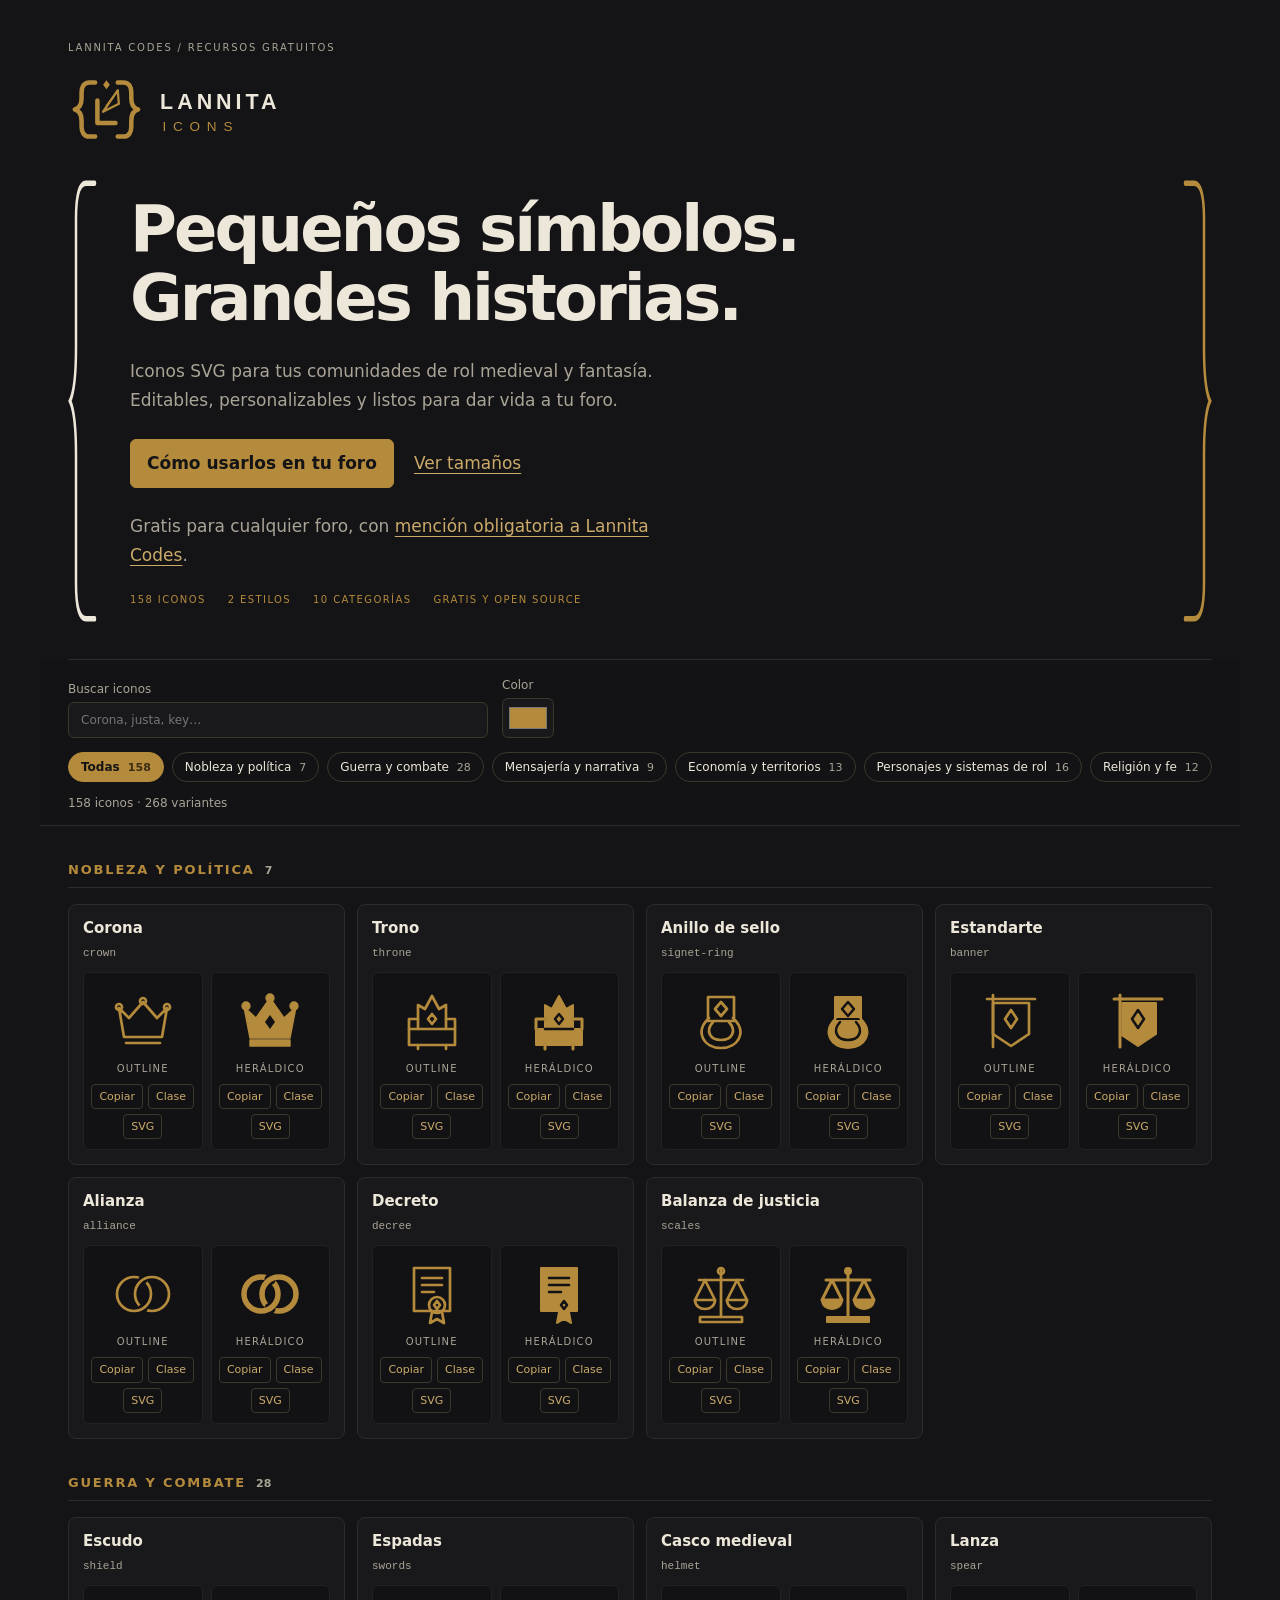
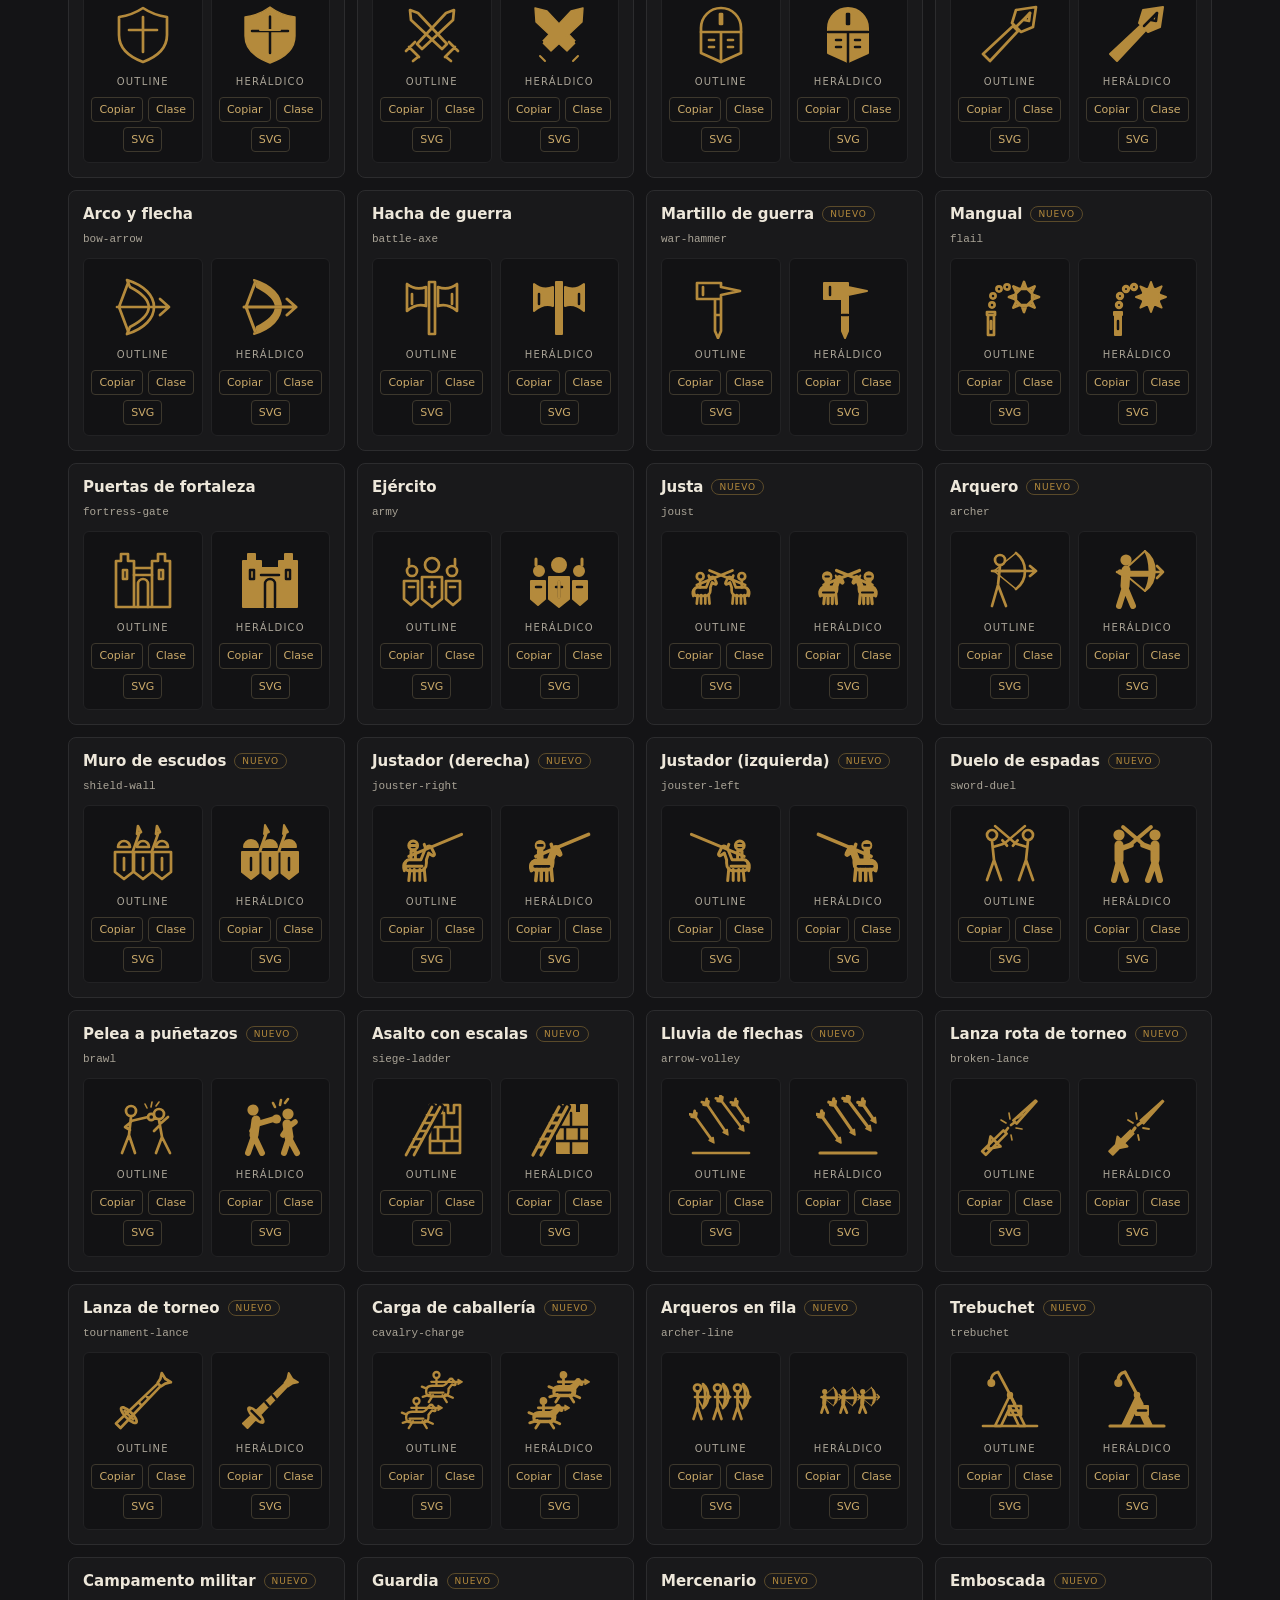
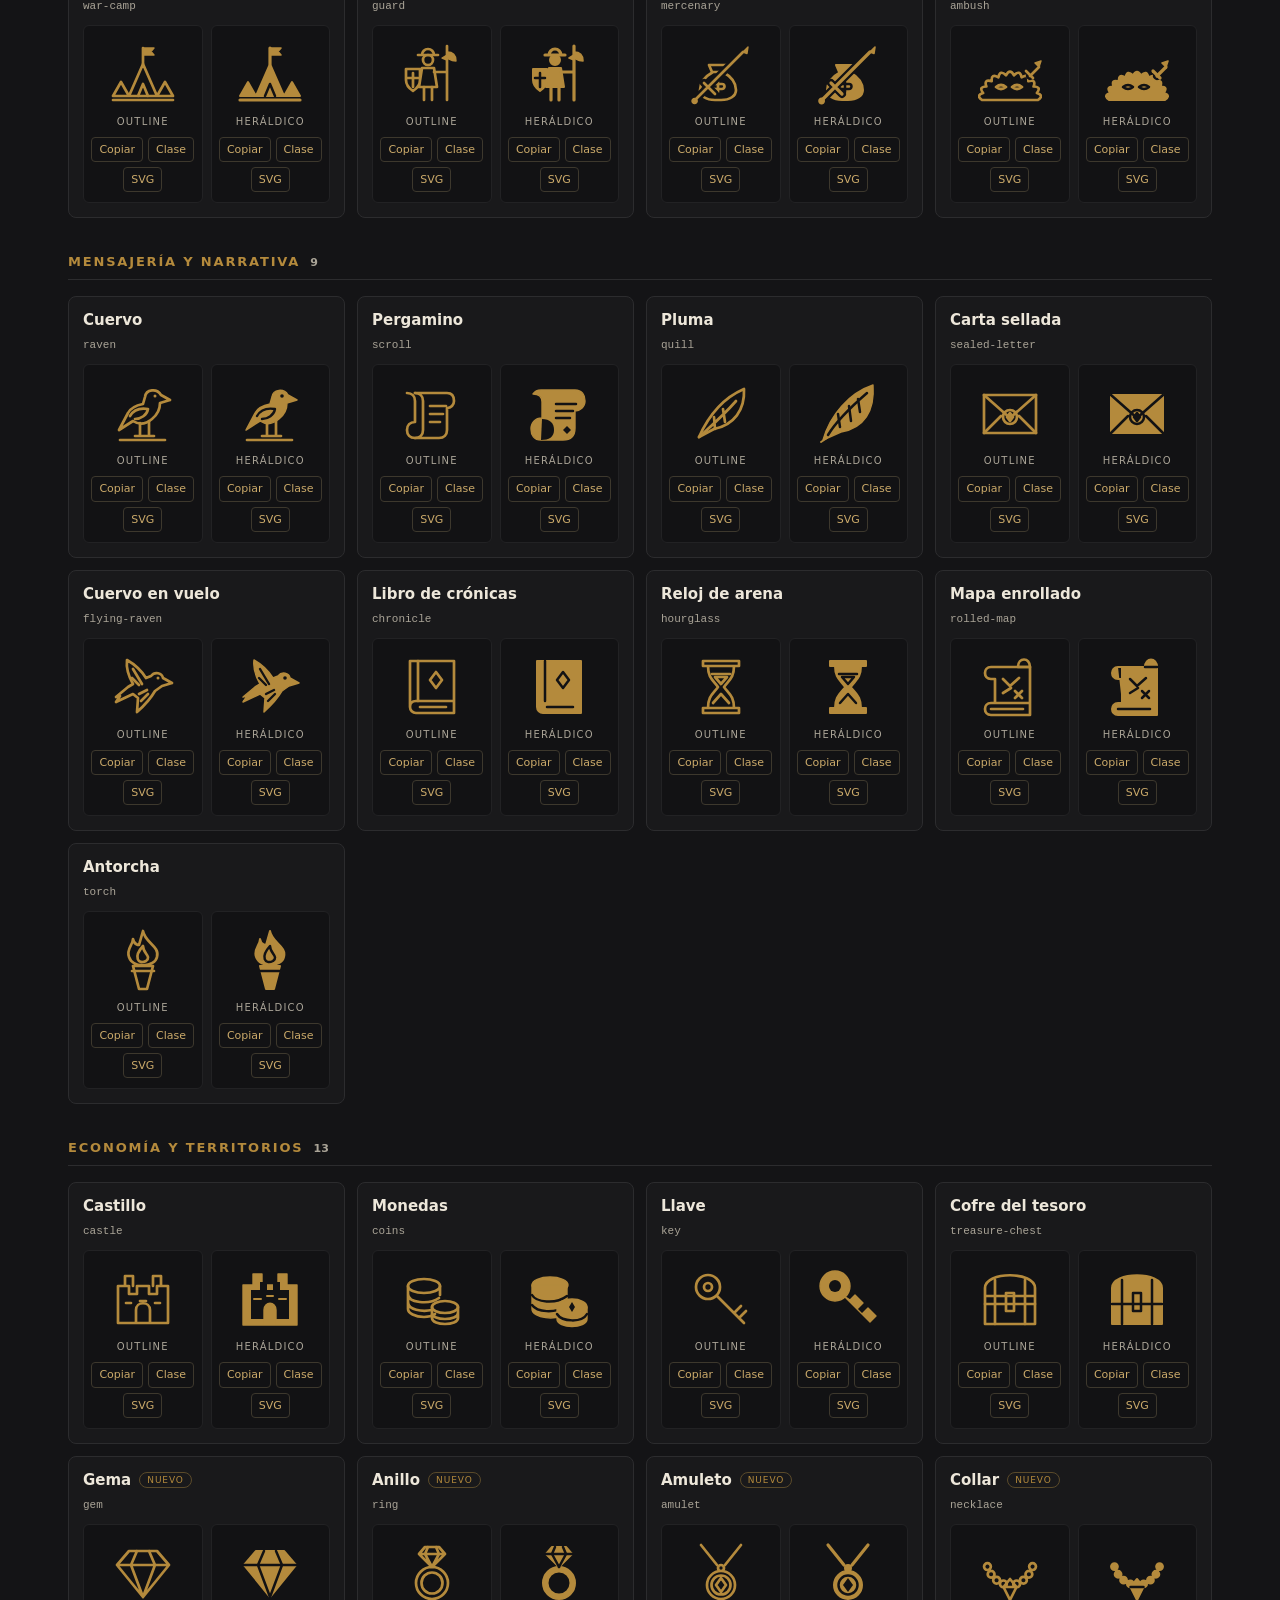
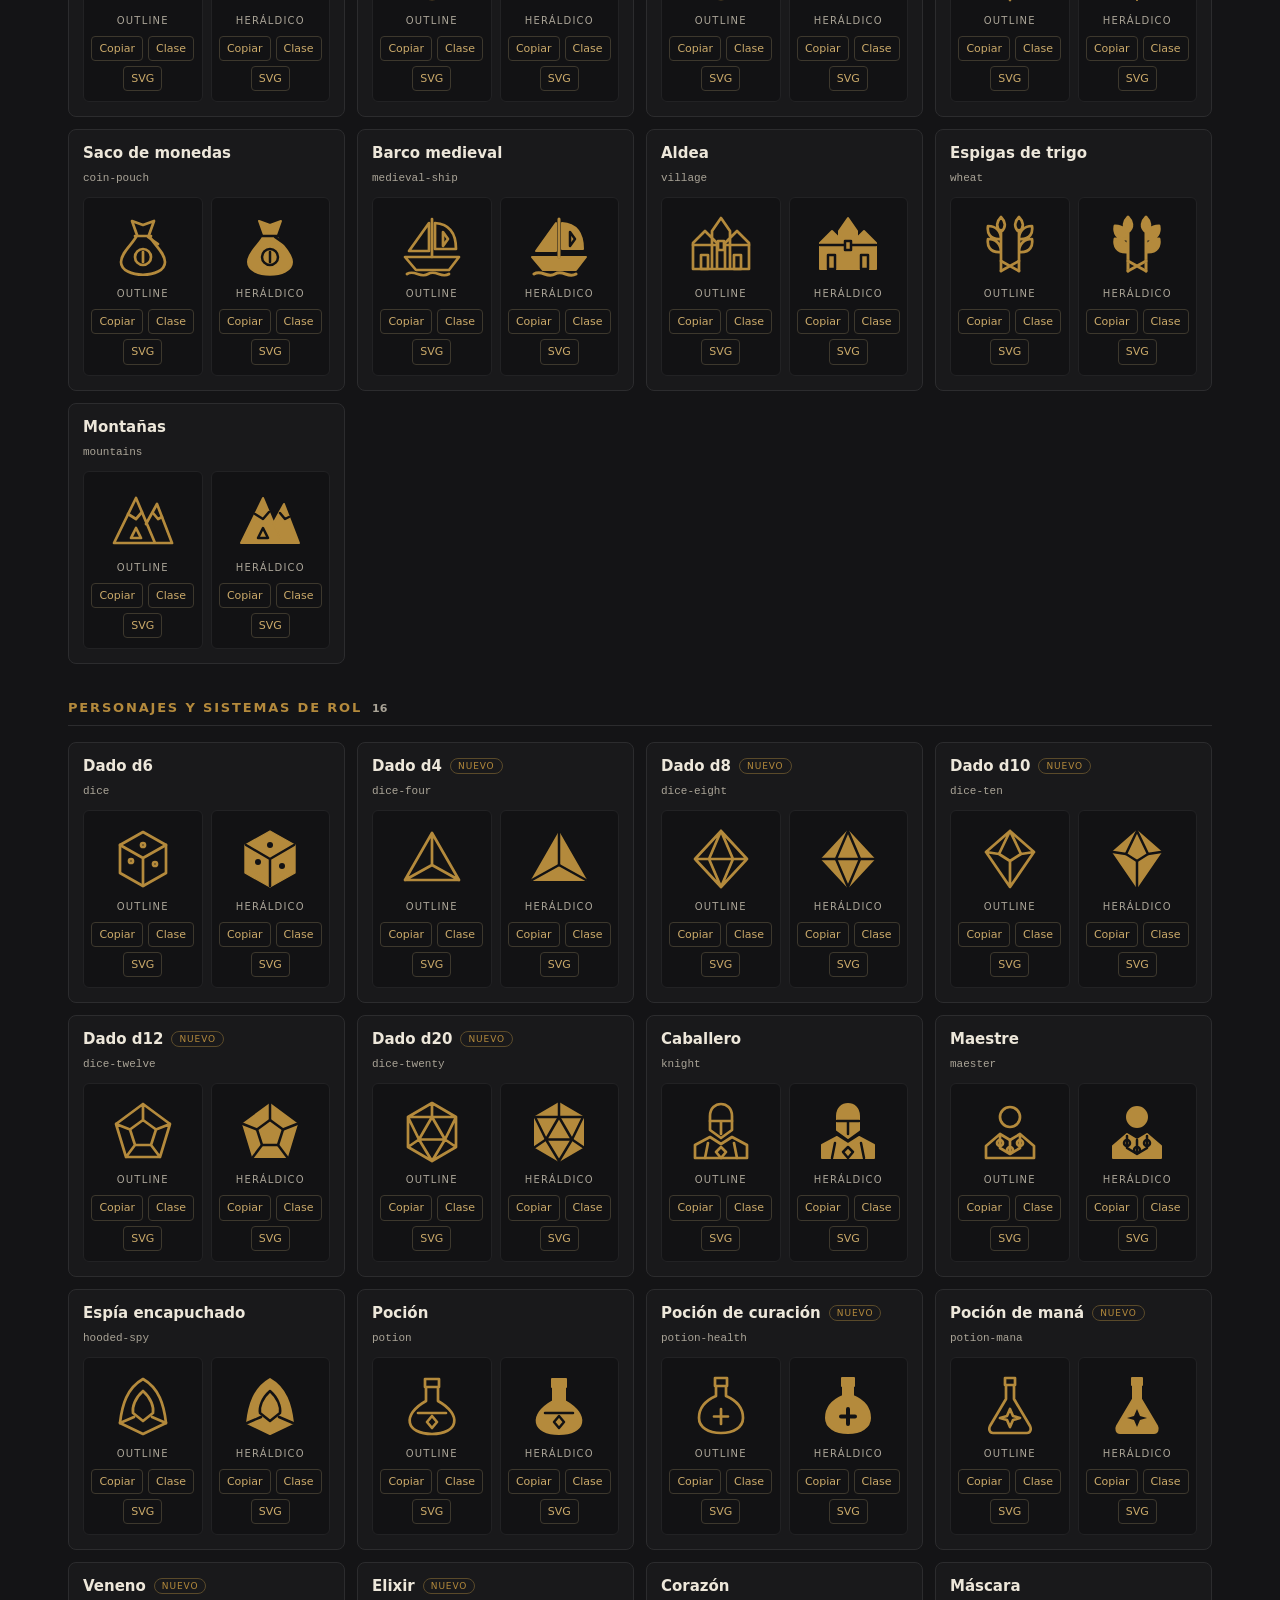
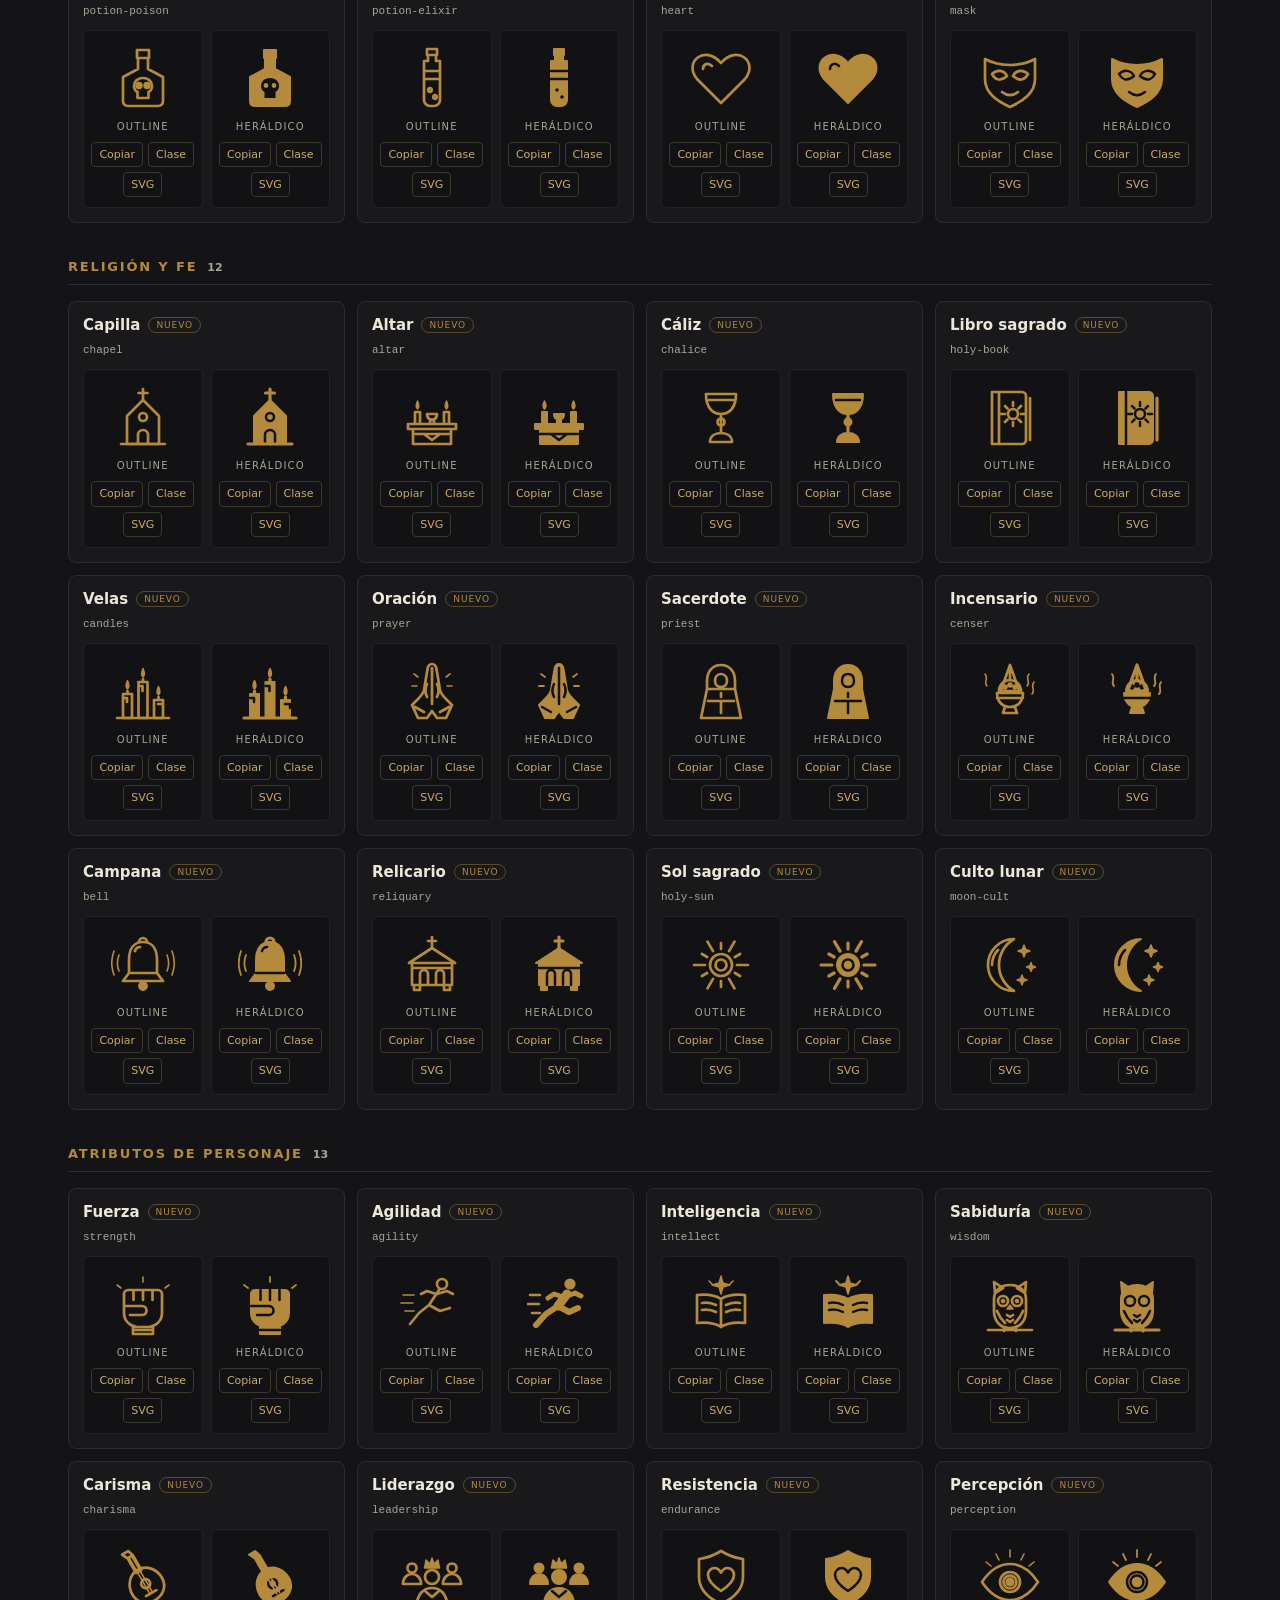
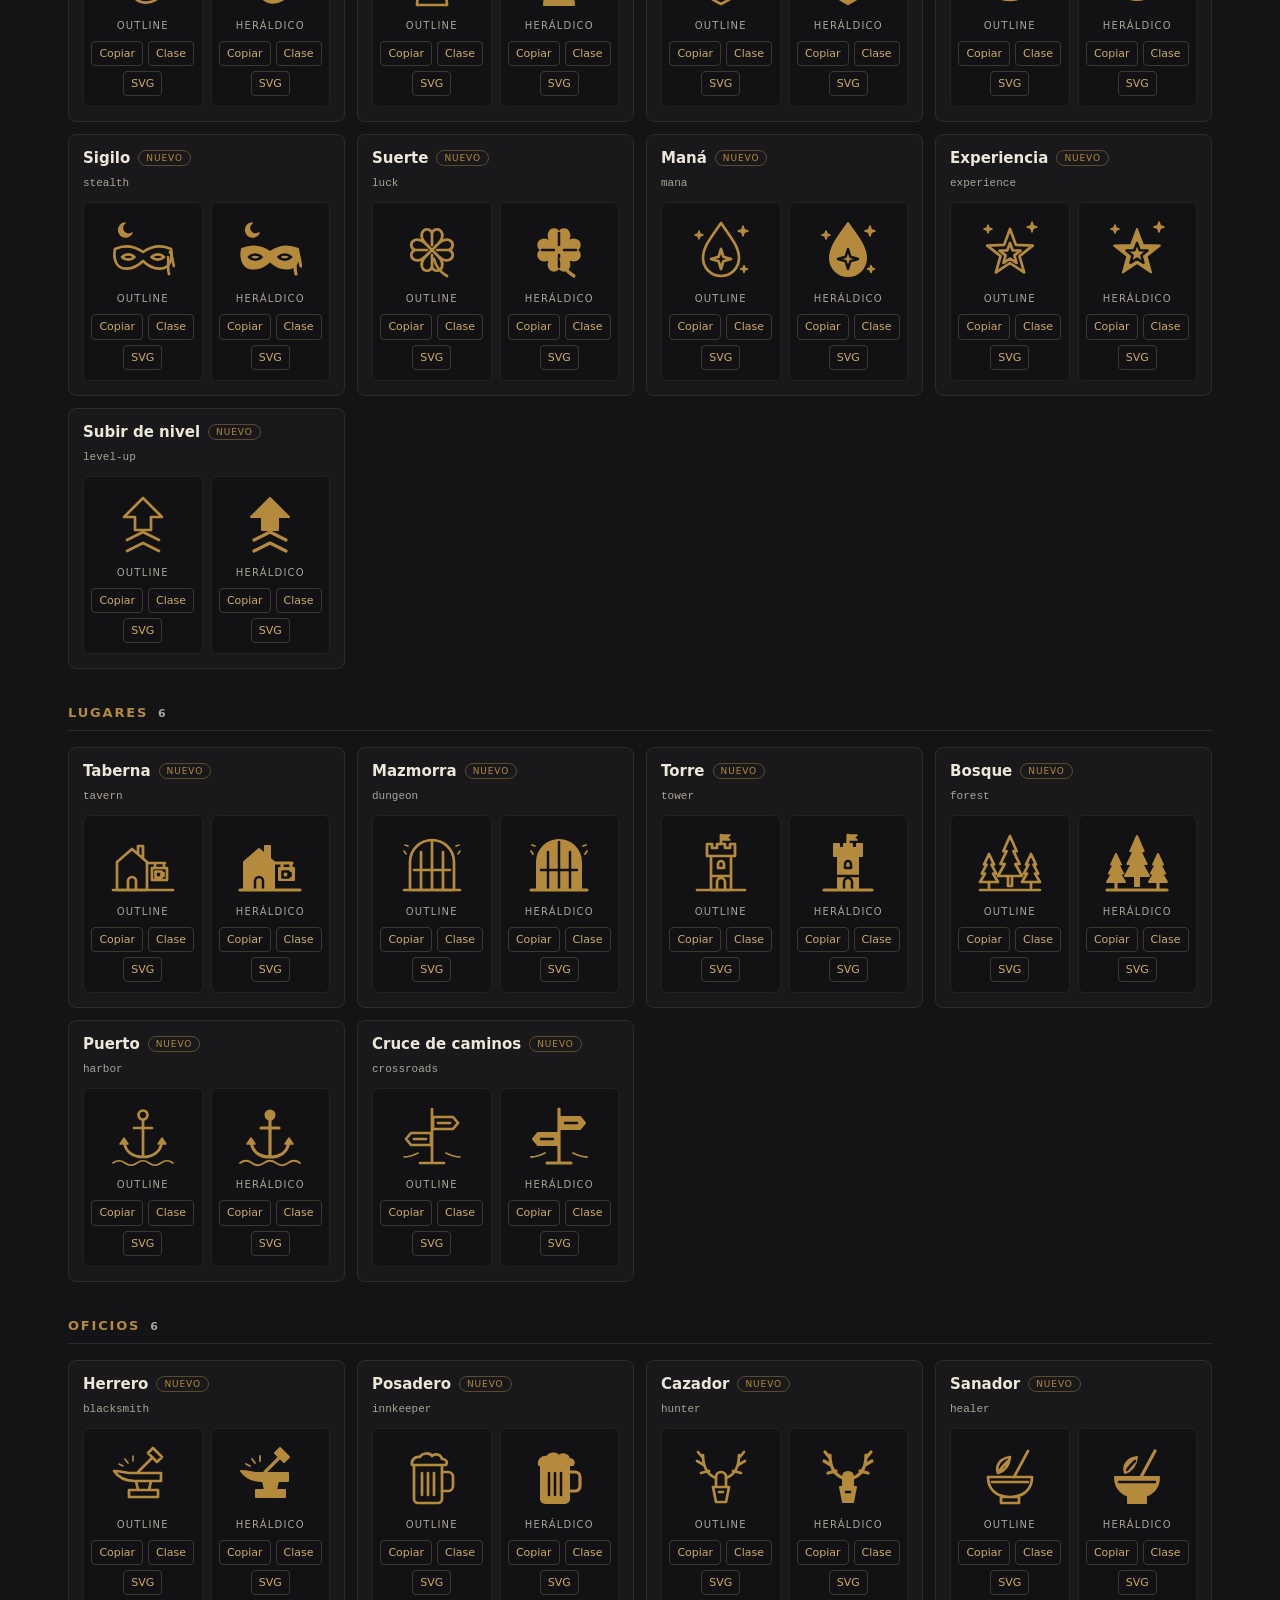
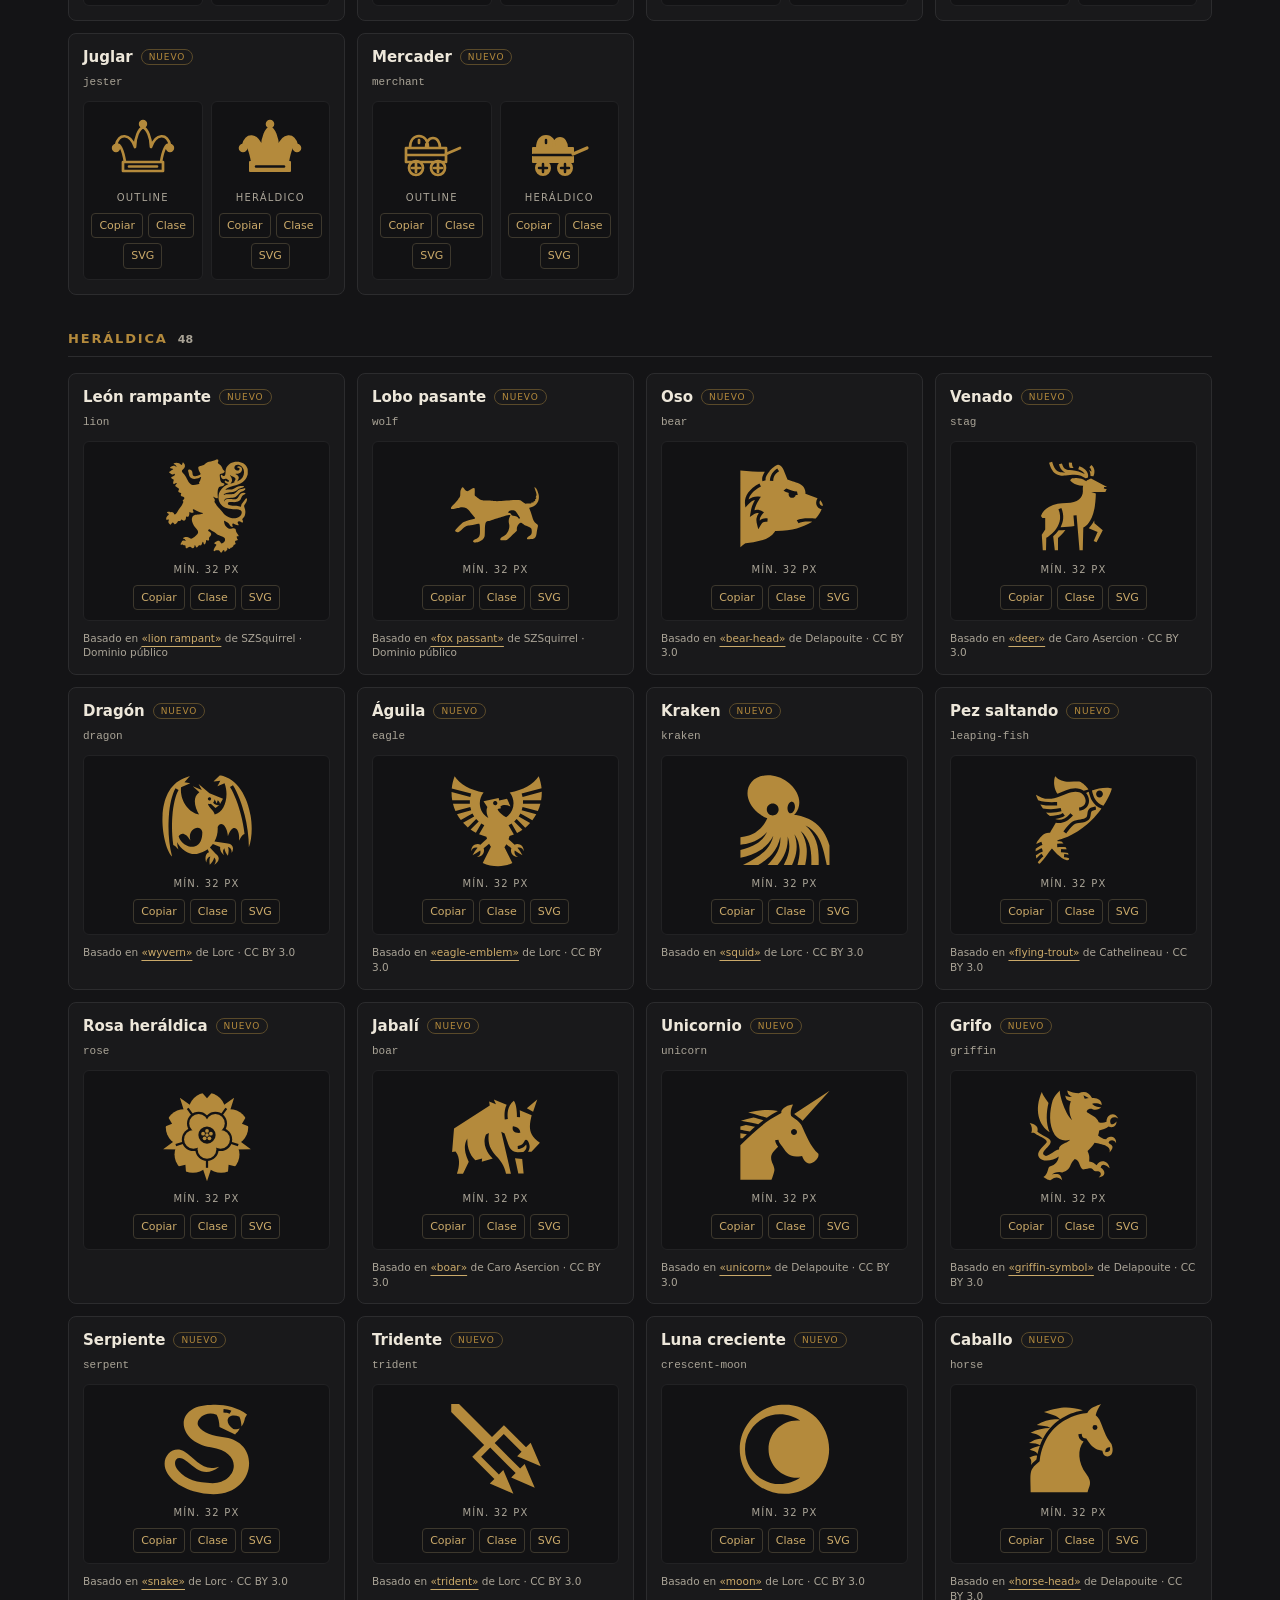
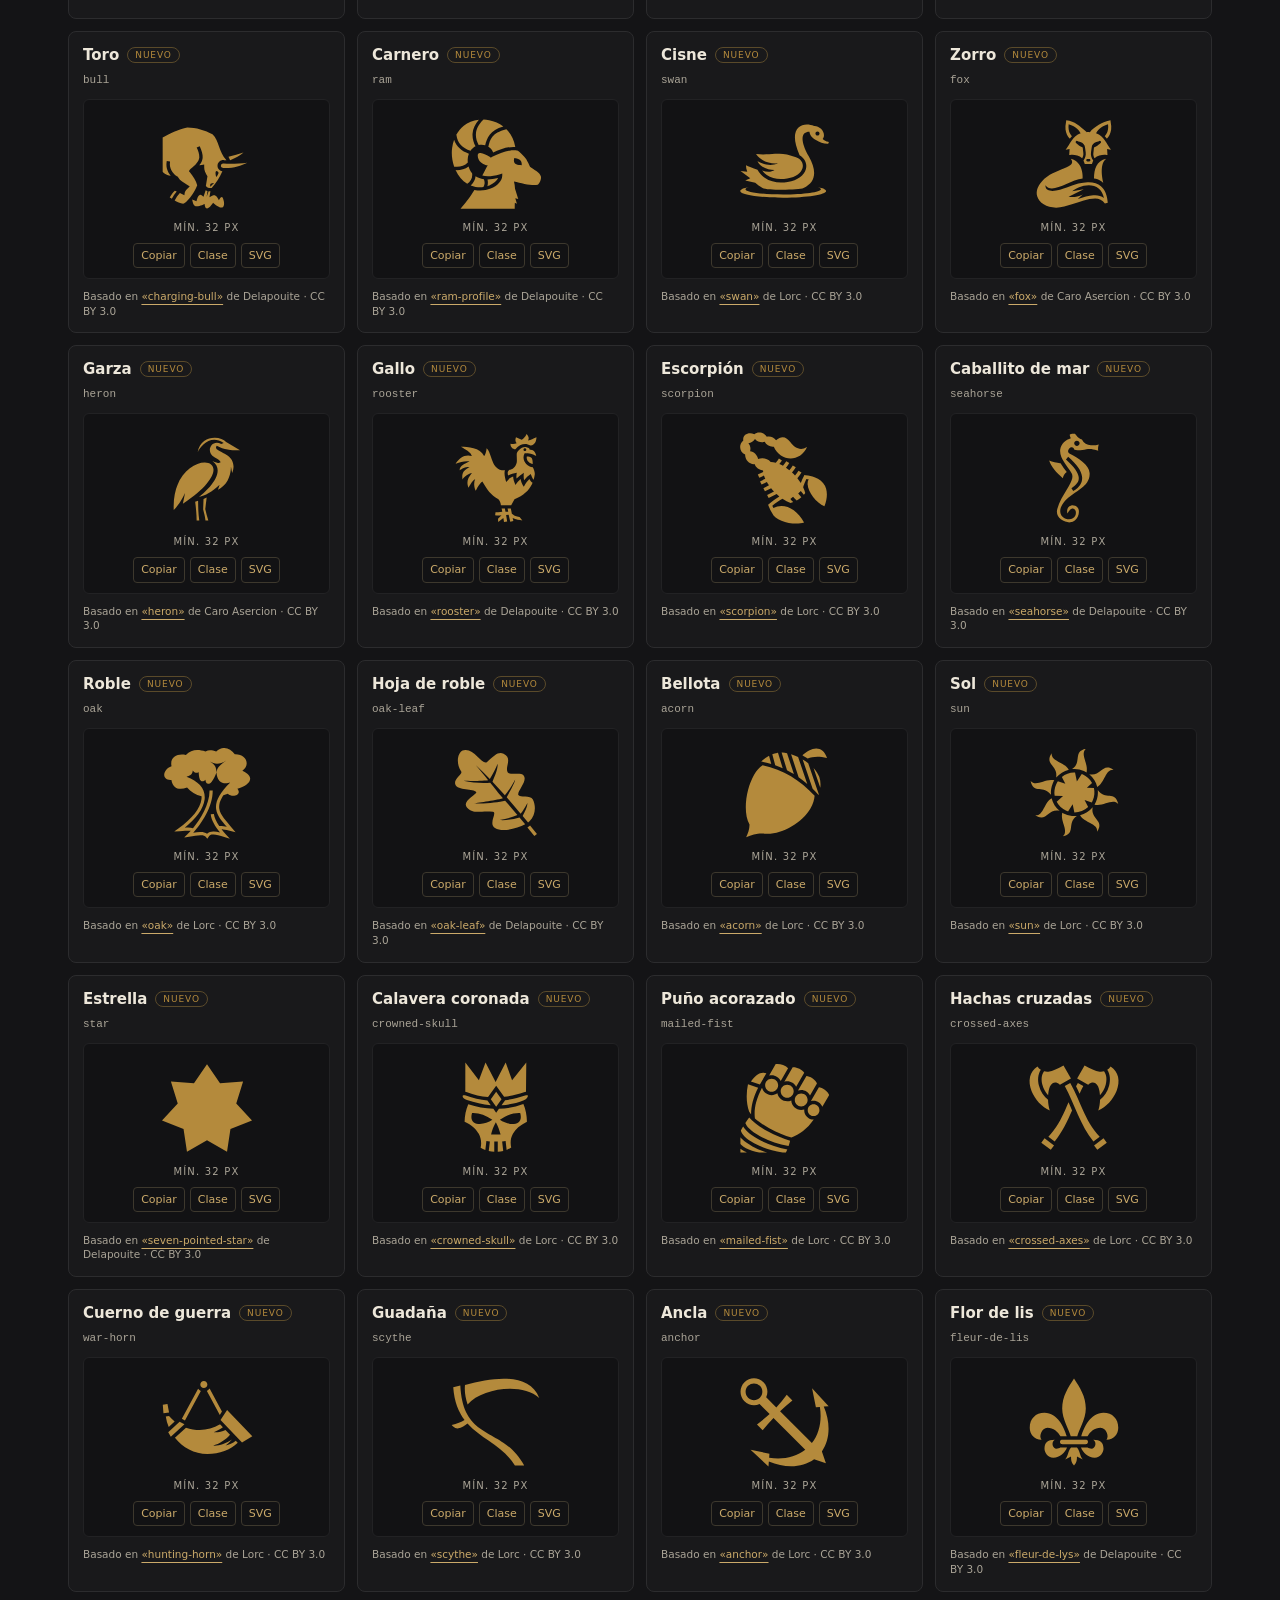
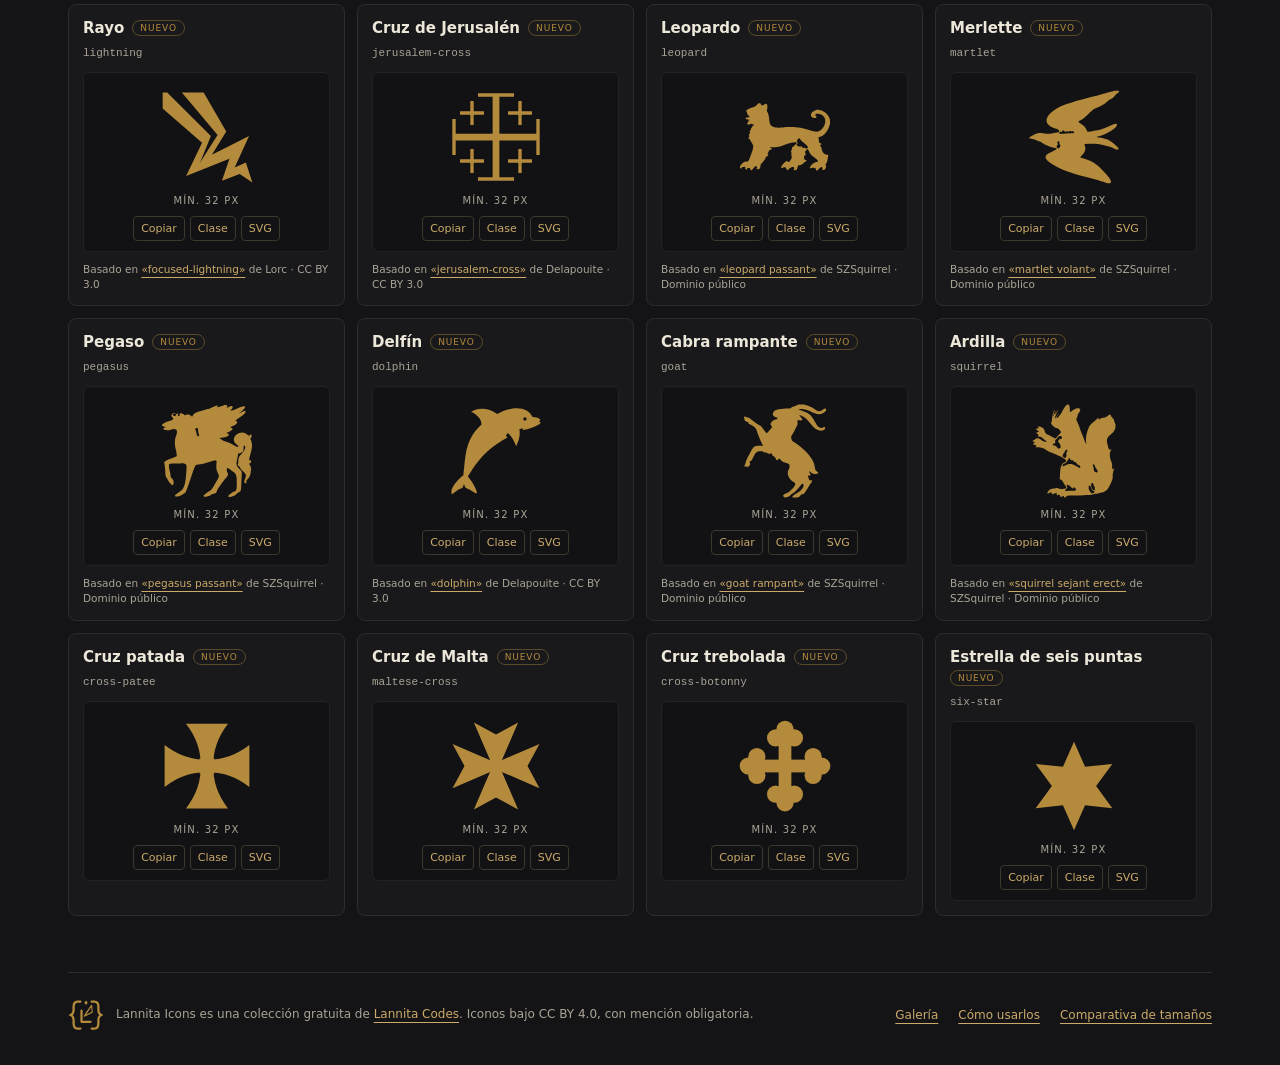
==== commit 4c8a3288: "Quitar enlace a GitHub del pie Co-Authored-By: Claude Sonnet 5.5 <noreply@anthropic.com> Claude-Sess" ====
--- a/index.html
+++ b/index.html
@@ -818,4 +818,4 @@
 </svg><figcaption>Mín. 32 px</figcaption><div class="actions"><button type="button" data-name="six-star" data-style="heraldic" aria-label="Copiar HTML de Estrella de seis puntas, heráldico">Copiar</button><button type="button" data-class="li li-six-star" aria-label="Copiar clase CSS de Estrella de seis puntas, heráldico">Clase</button><a href="./icons/heraldic/six-star.svg" download="lannita-six-star-heraldic.svg" aria-label="Descargar SVG de Estrella de seis puntas, heráldico">SVG</a></div></figure></div></article></div></section><p id="empty" hidden>No hay iconos con estos filtros. Prueba con otra palabra o elige «Todas».</p></main>
 <p id="status" class="toast" role="status" aria-live="polite"></p><dialog id="copy-fallback"><h2>Copia el HTML</h2><p>Selecciona y copia este SVG con Ctrl+C o ⌘C.</p><textarea aria-label="HTML del icono" readonly></textarea><form method="dialog"><button>Cerrar</button></form></dialog>
 <footer class="site-footer"><div><img src="./assets/brand/lannita-mark.svg" alt="" width="36" height="36"><p>Lannita Icons es una colección gratuita de <a href="https://lannitacodes.tumblr.com/">Lannita Codes</a>. Iconos bajo CC BY 4.0, con mención obligatoria.</p></div>
-<nav aria-label="Enlaces del pie"><a href="./index.html">Galería</a><a href="./guia.html">Cómo usarlos</a><a href="./comparison.html">Comparativa de tamaños</a><a href="https://github.com/KDavis13/lannita-icons">Código en GitHub</a></nav></footer></body></html>+<nav aria-label="Enlaces del pie"><a href="./index.html">Galería</a><a href="./guia.html">Cómo usarlos</a><a href="./comparison.html">Comparativa de tamaños</a></nav></footer></body></html>
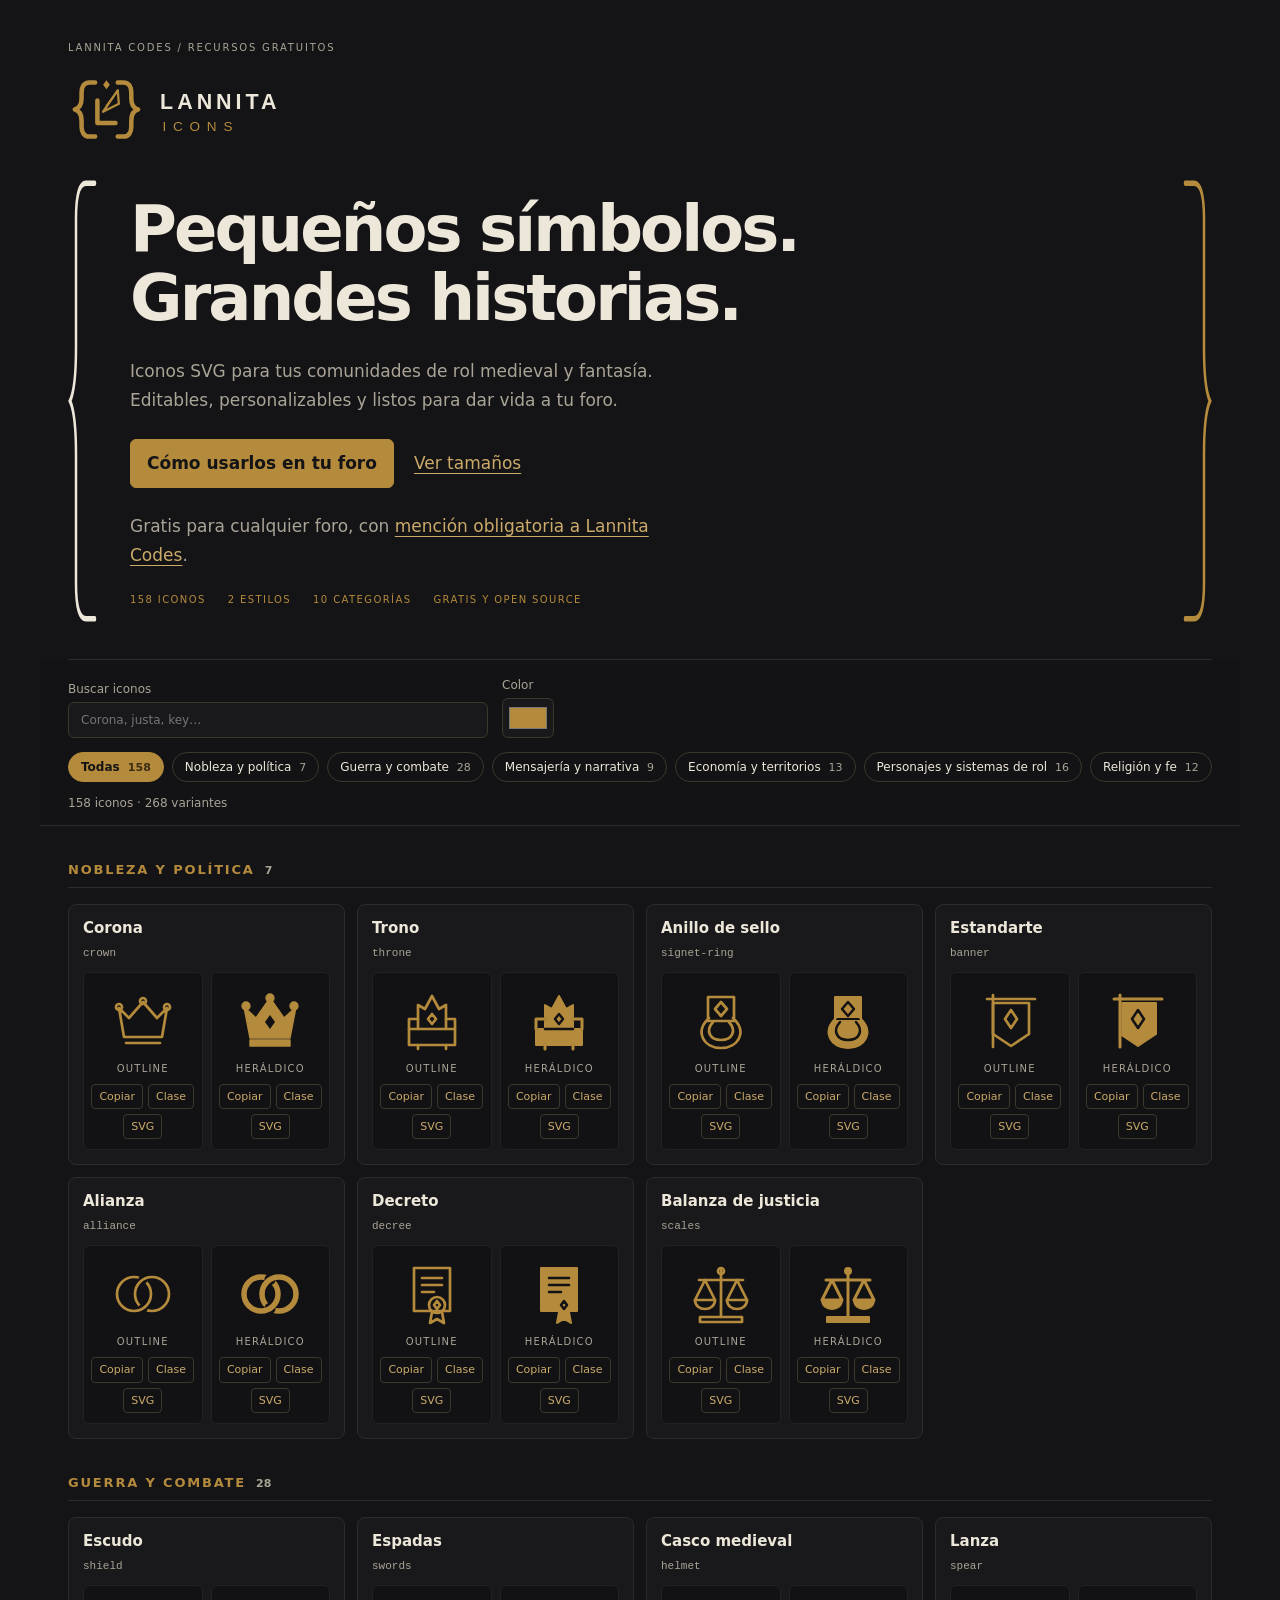
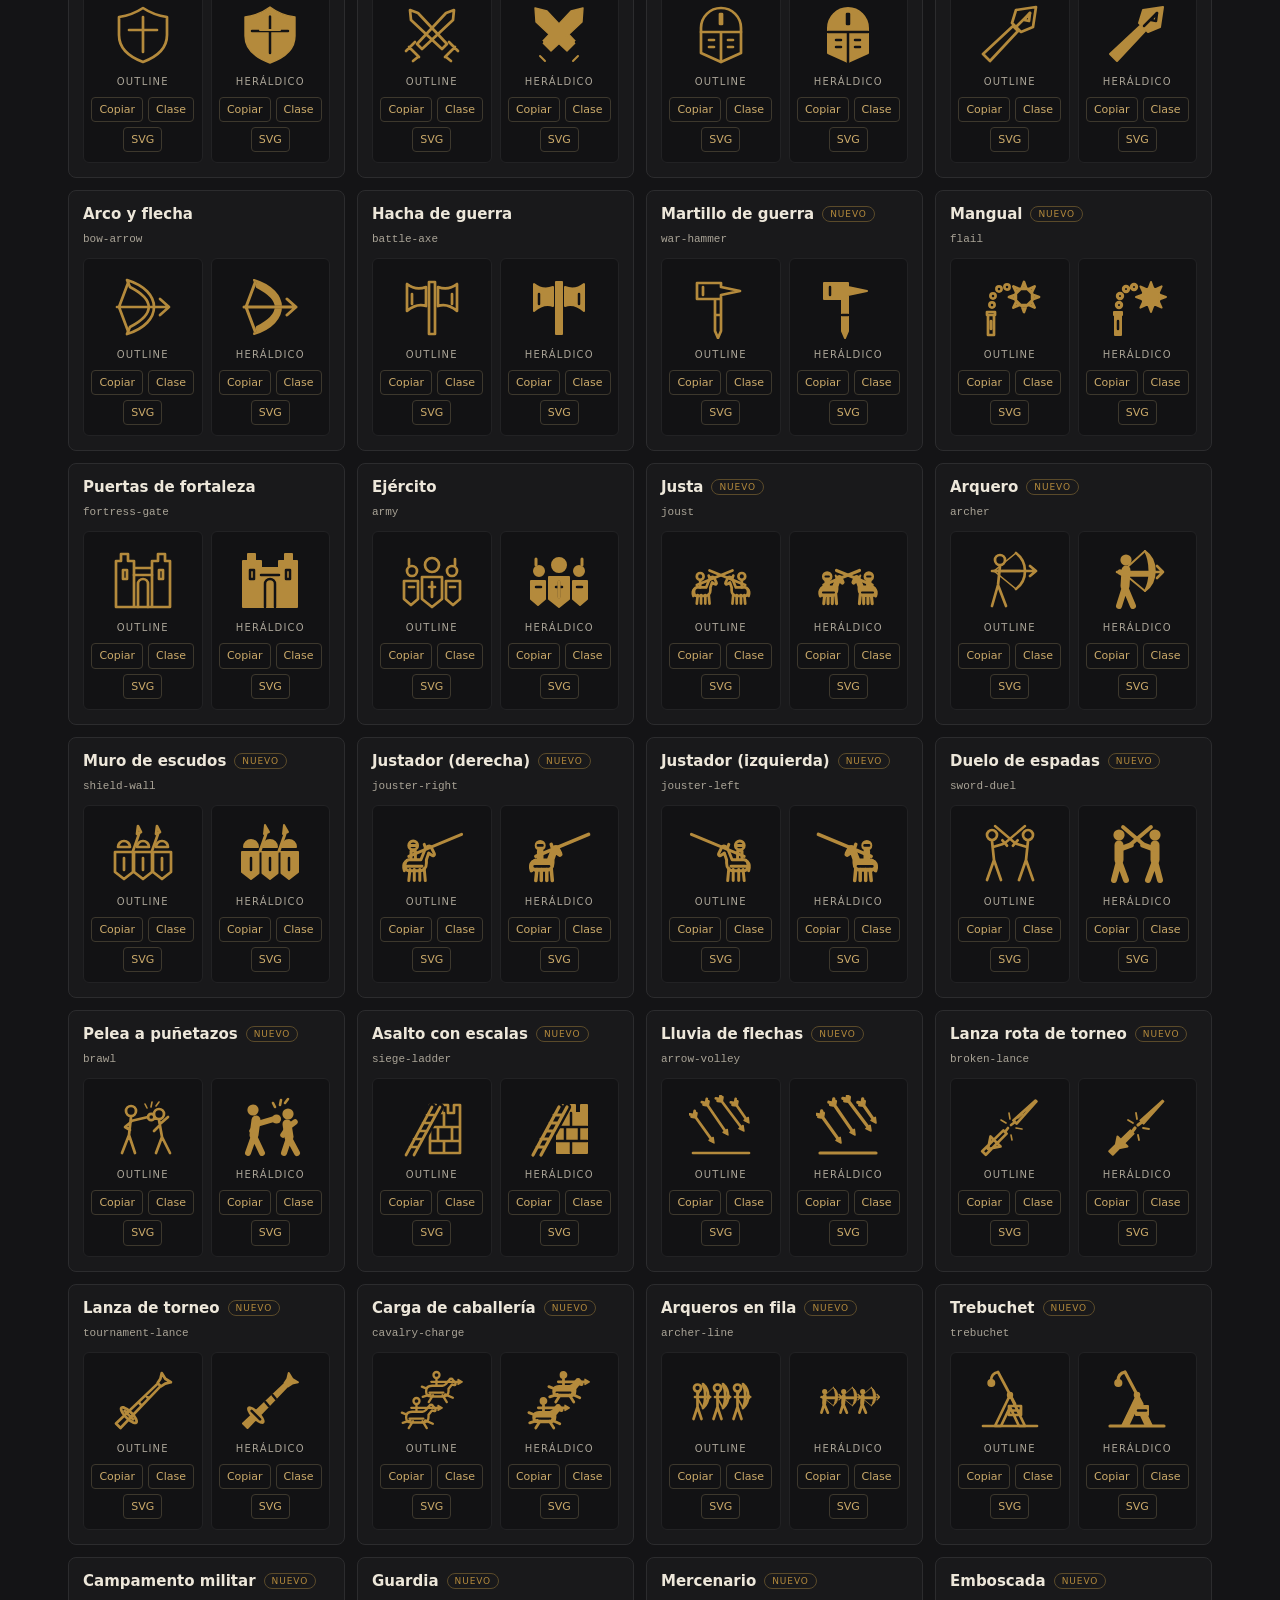
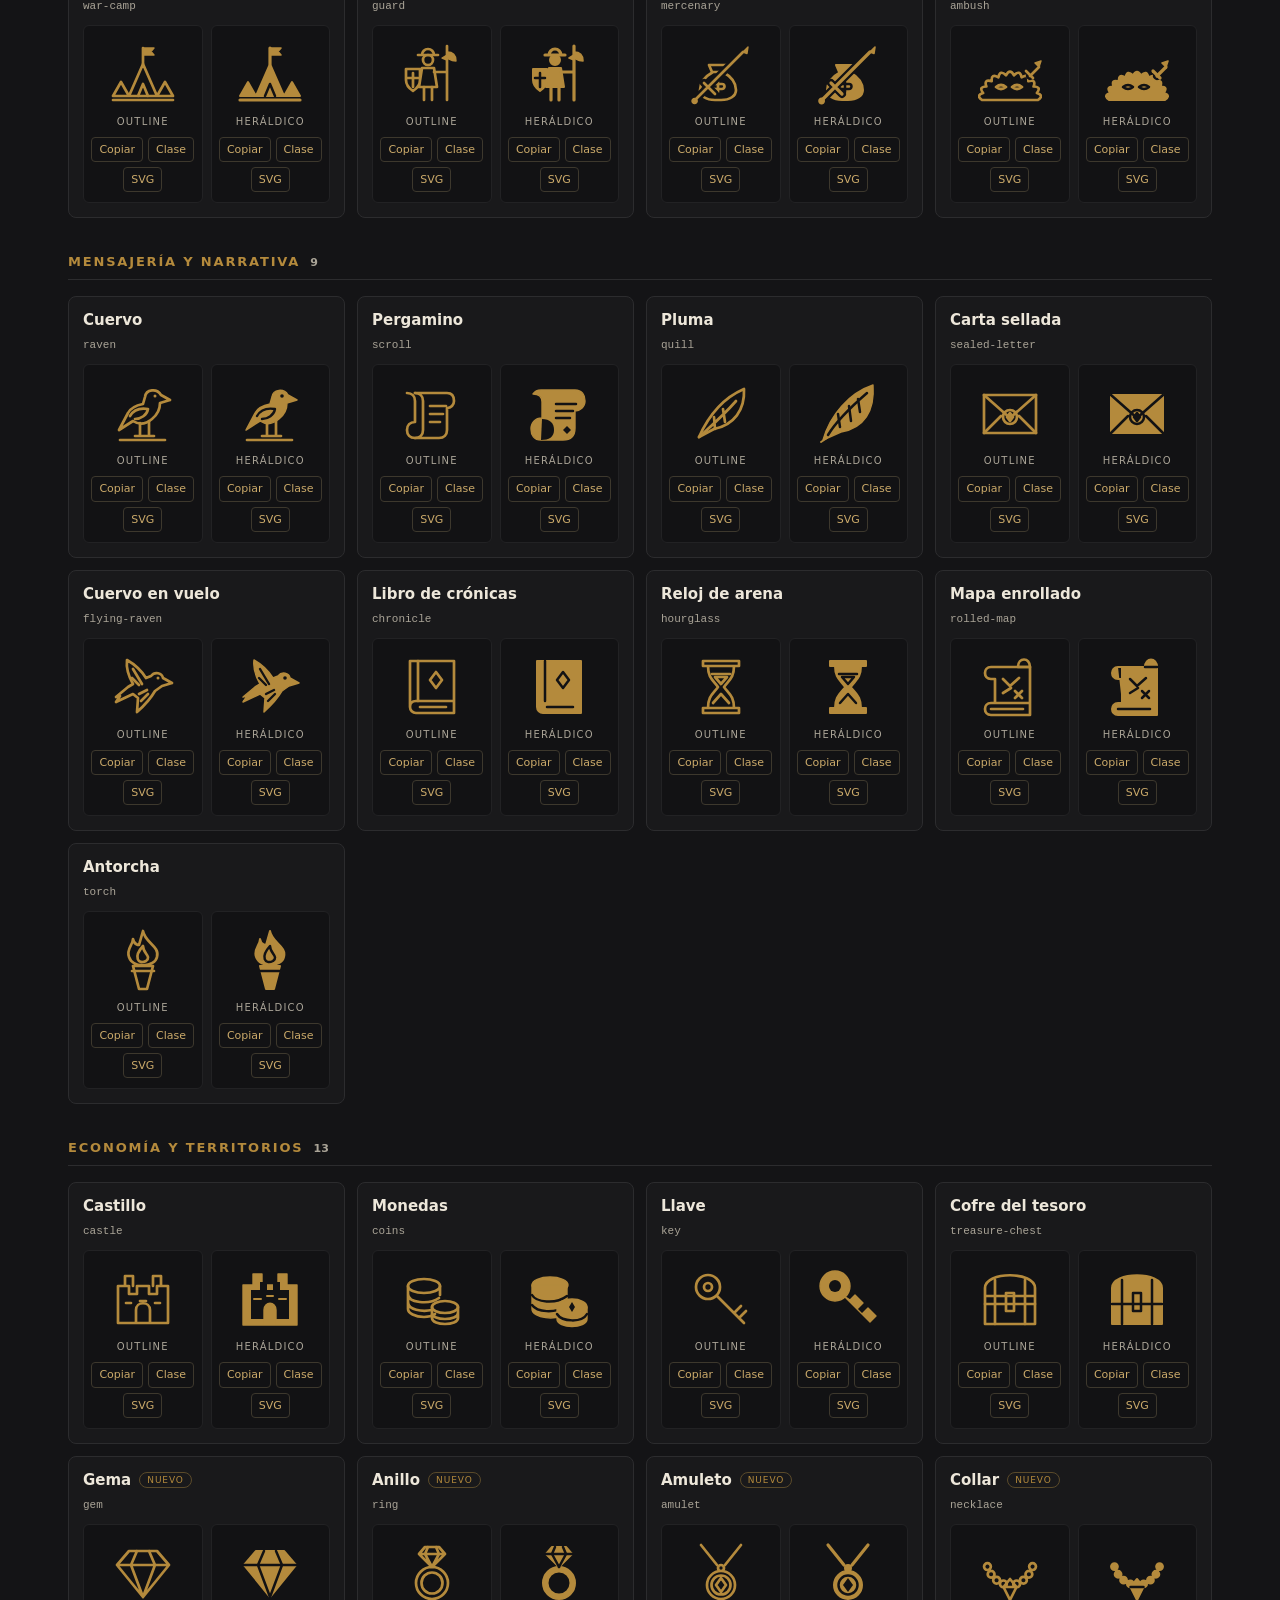
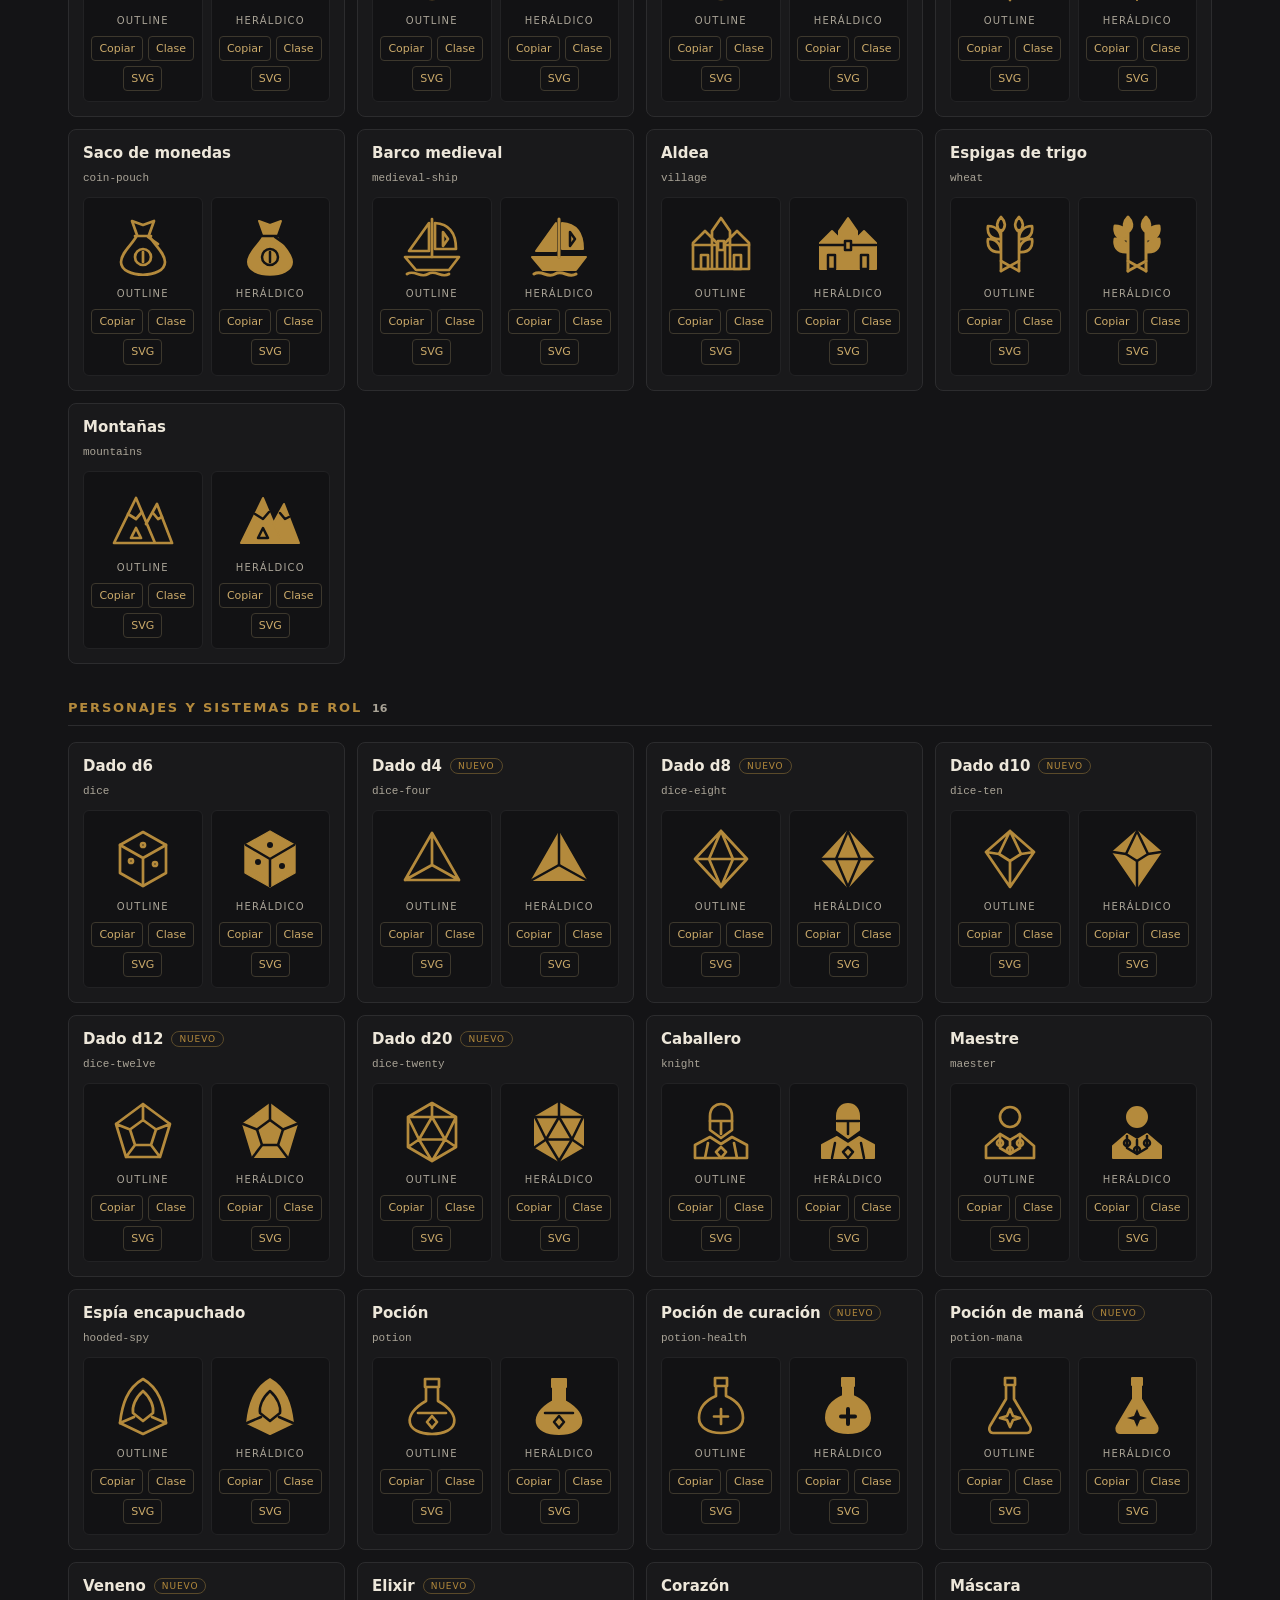
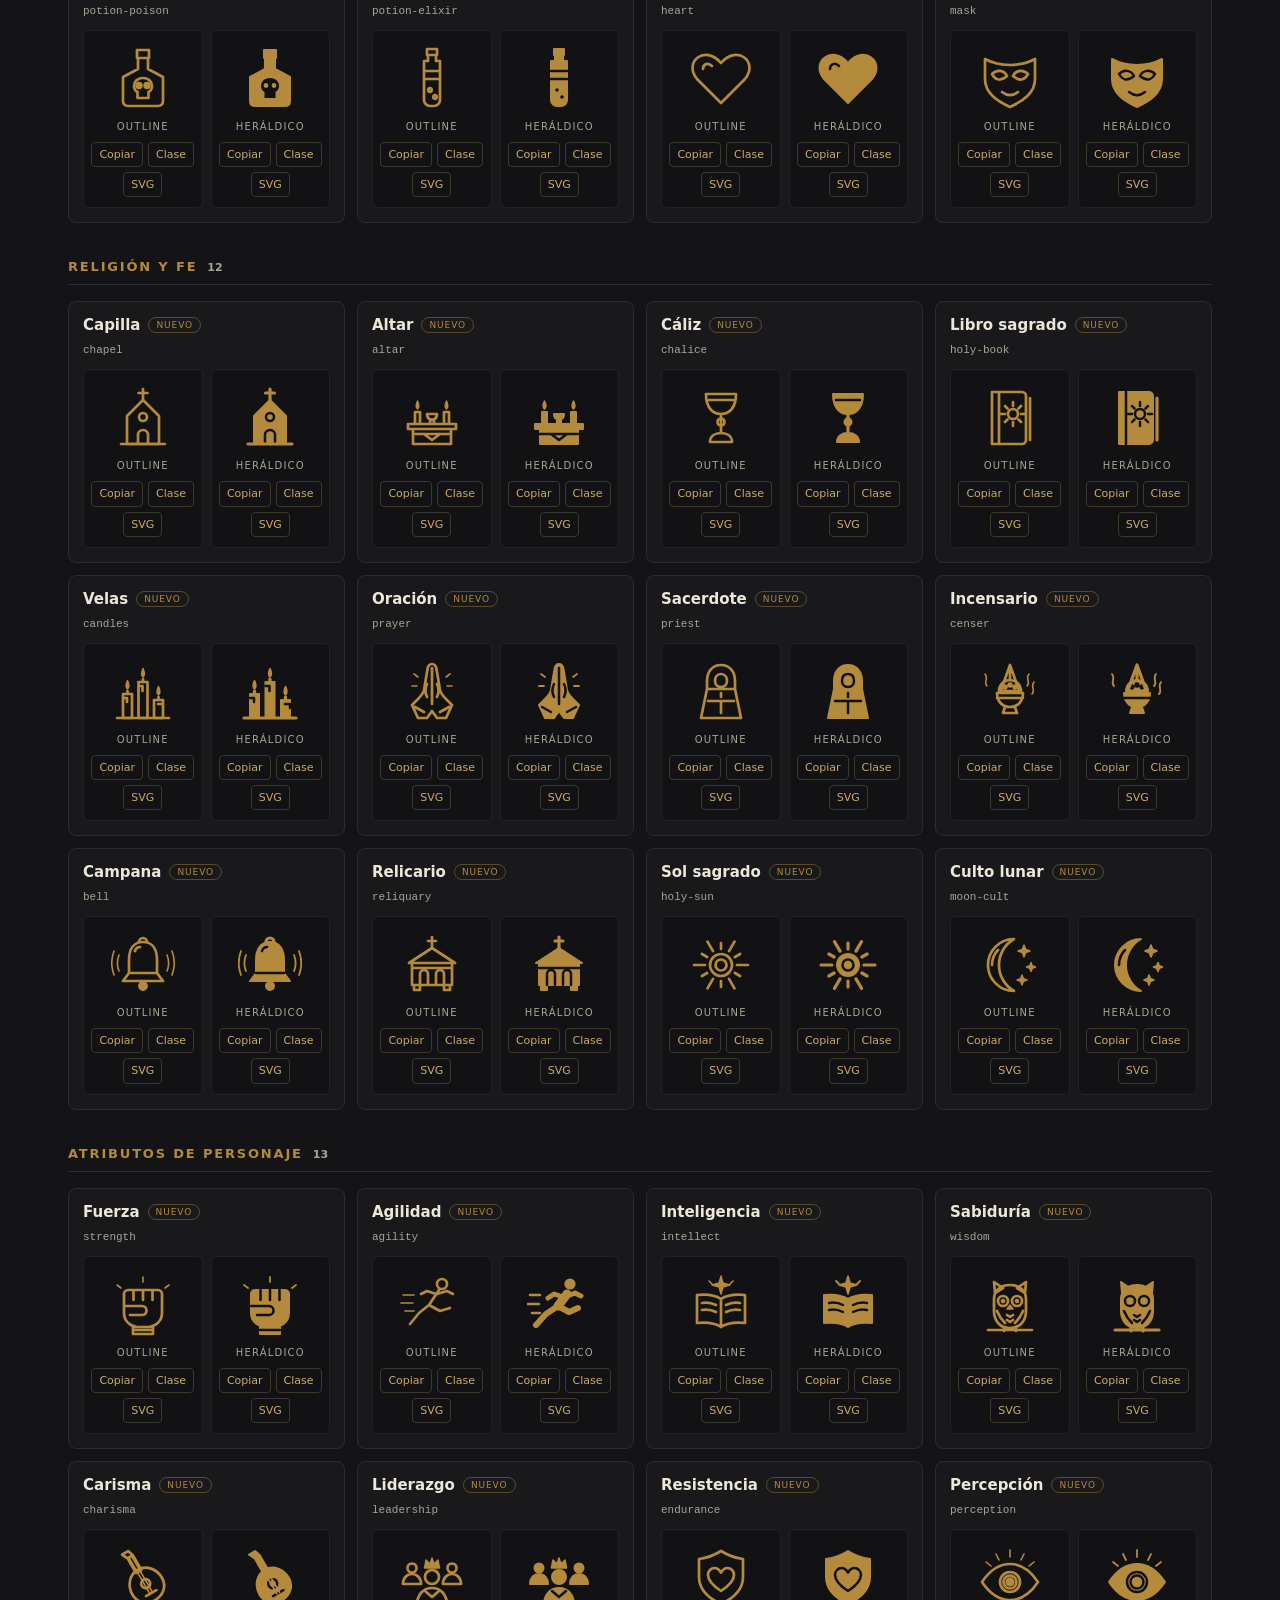
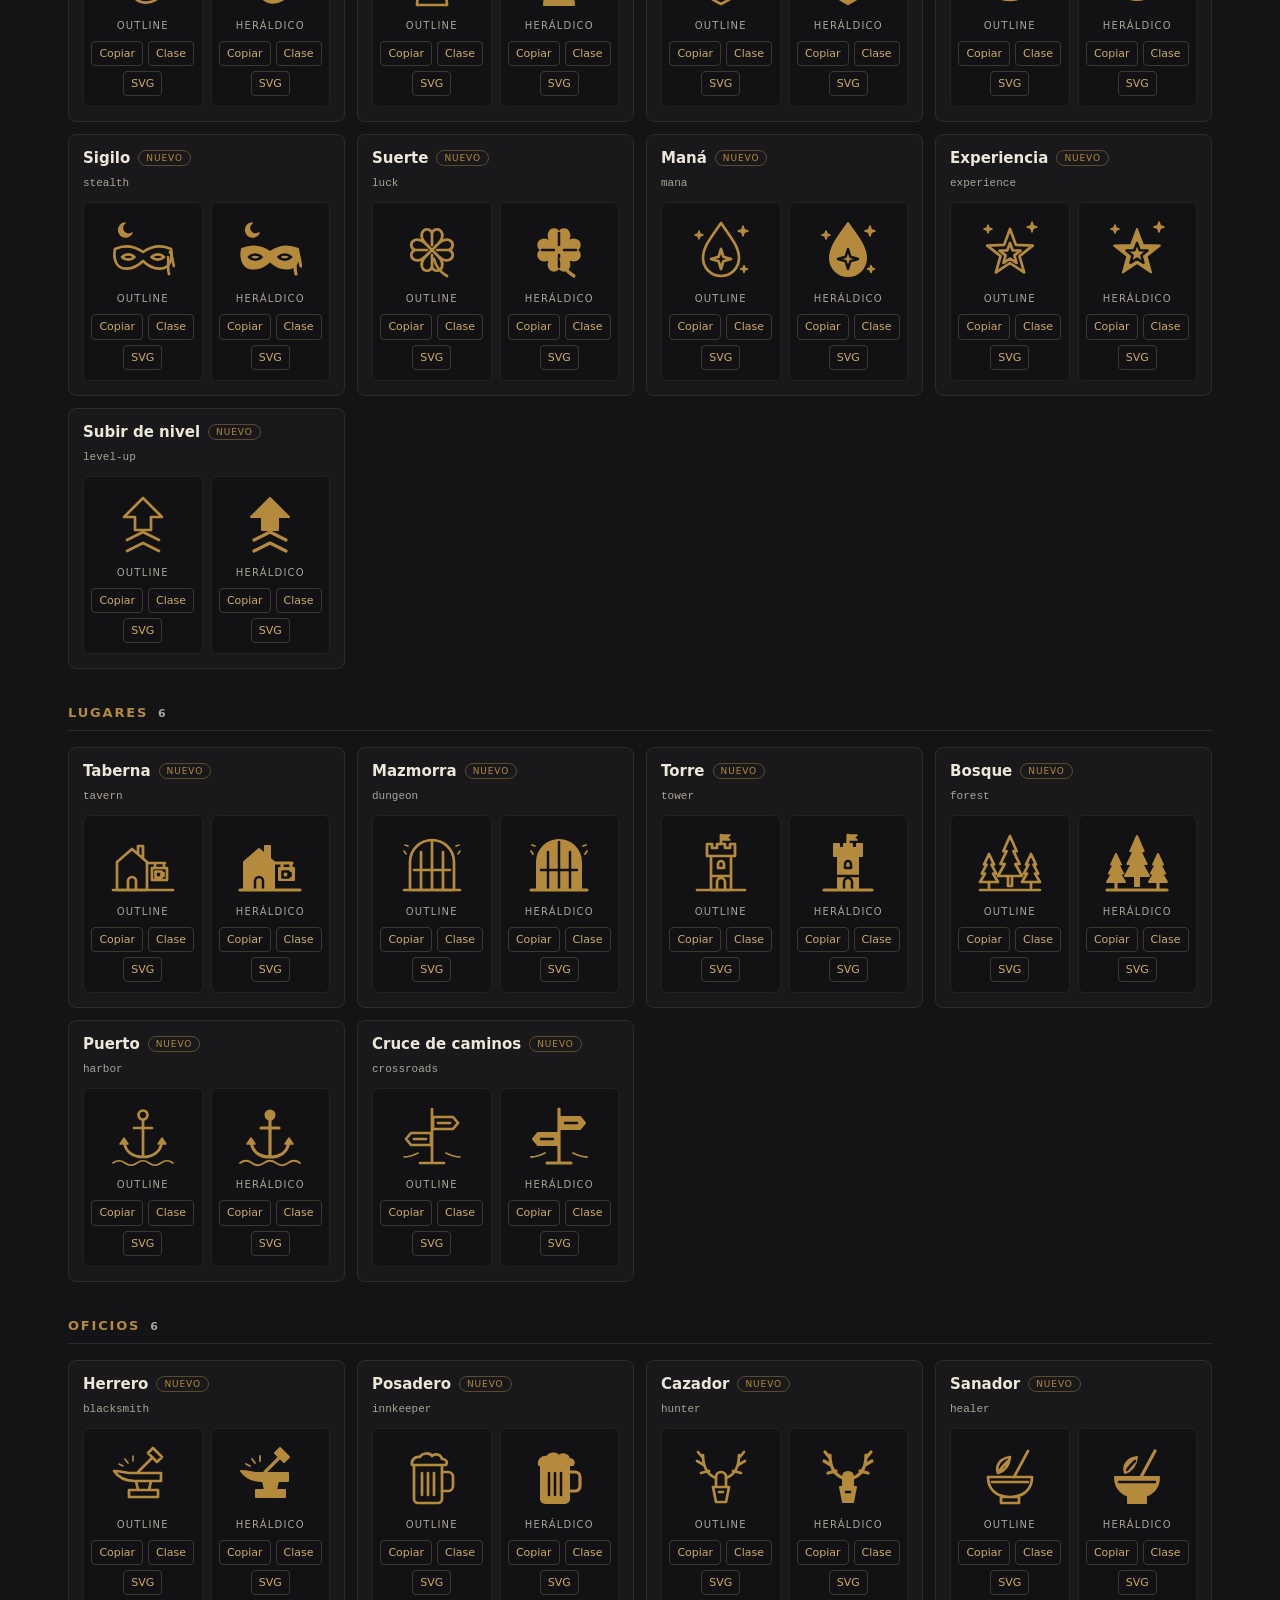
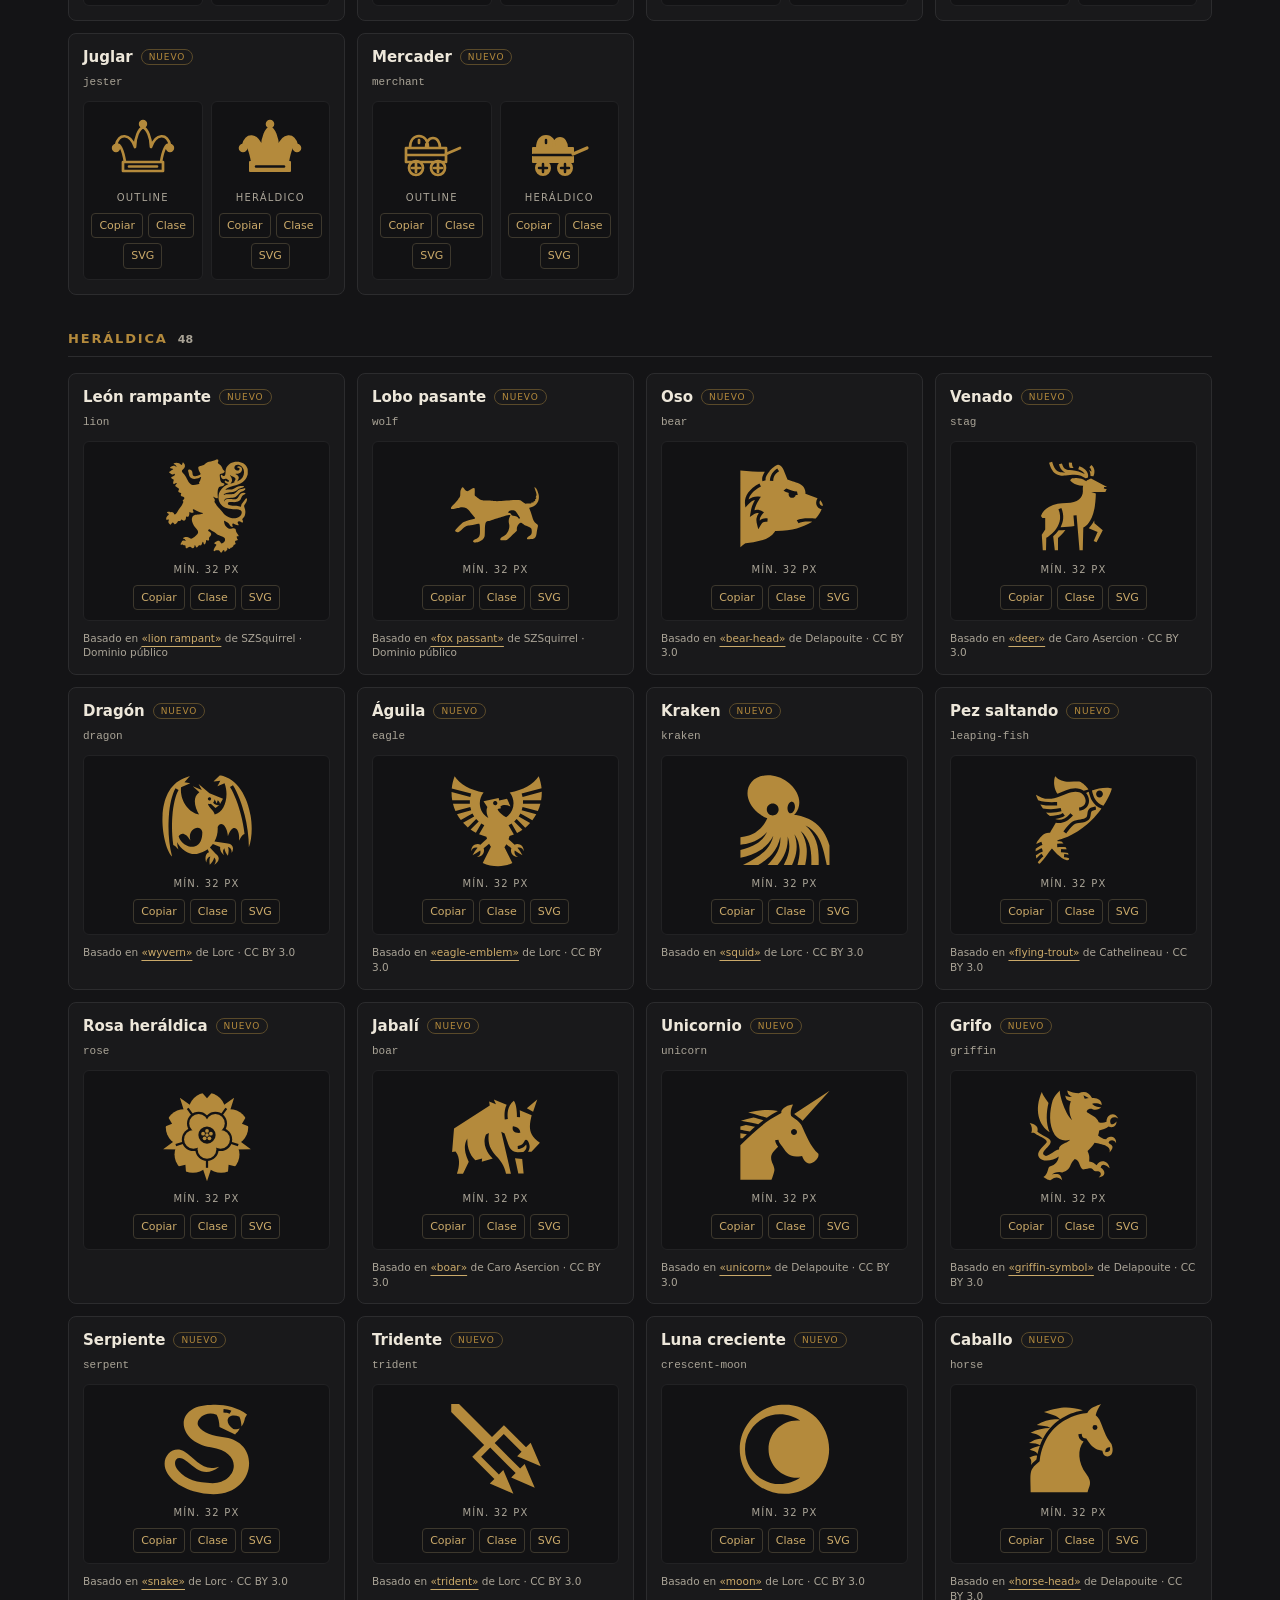
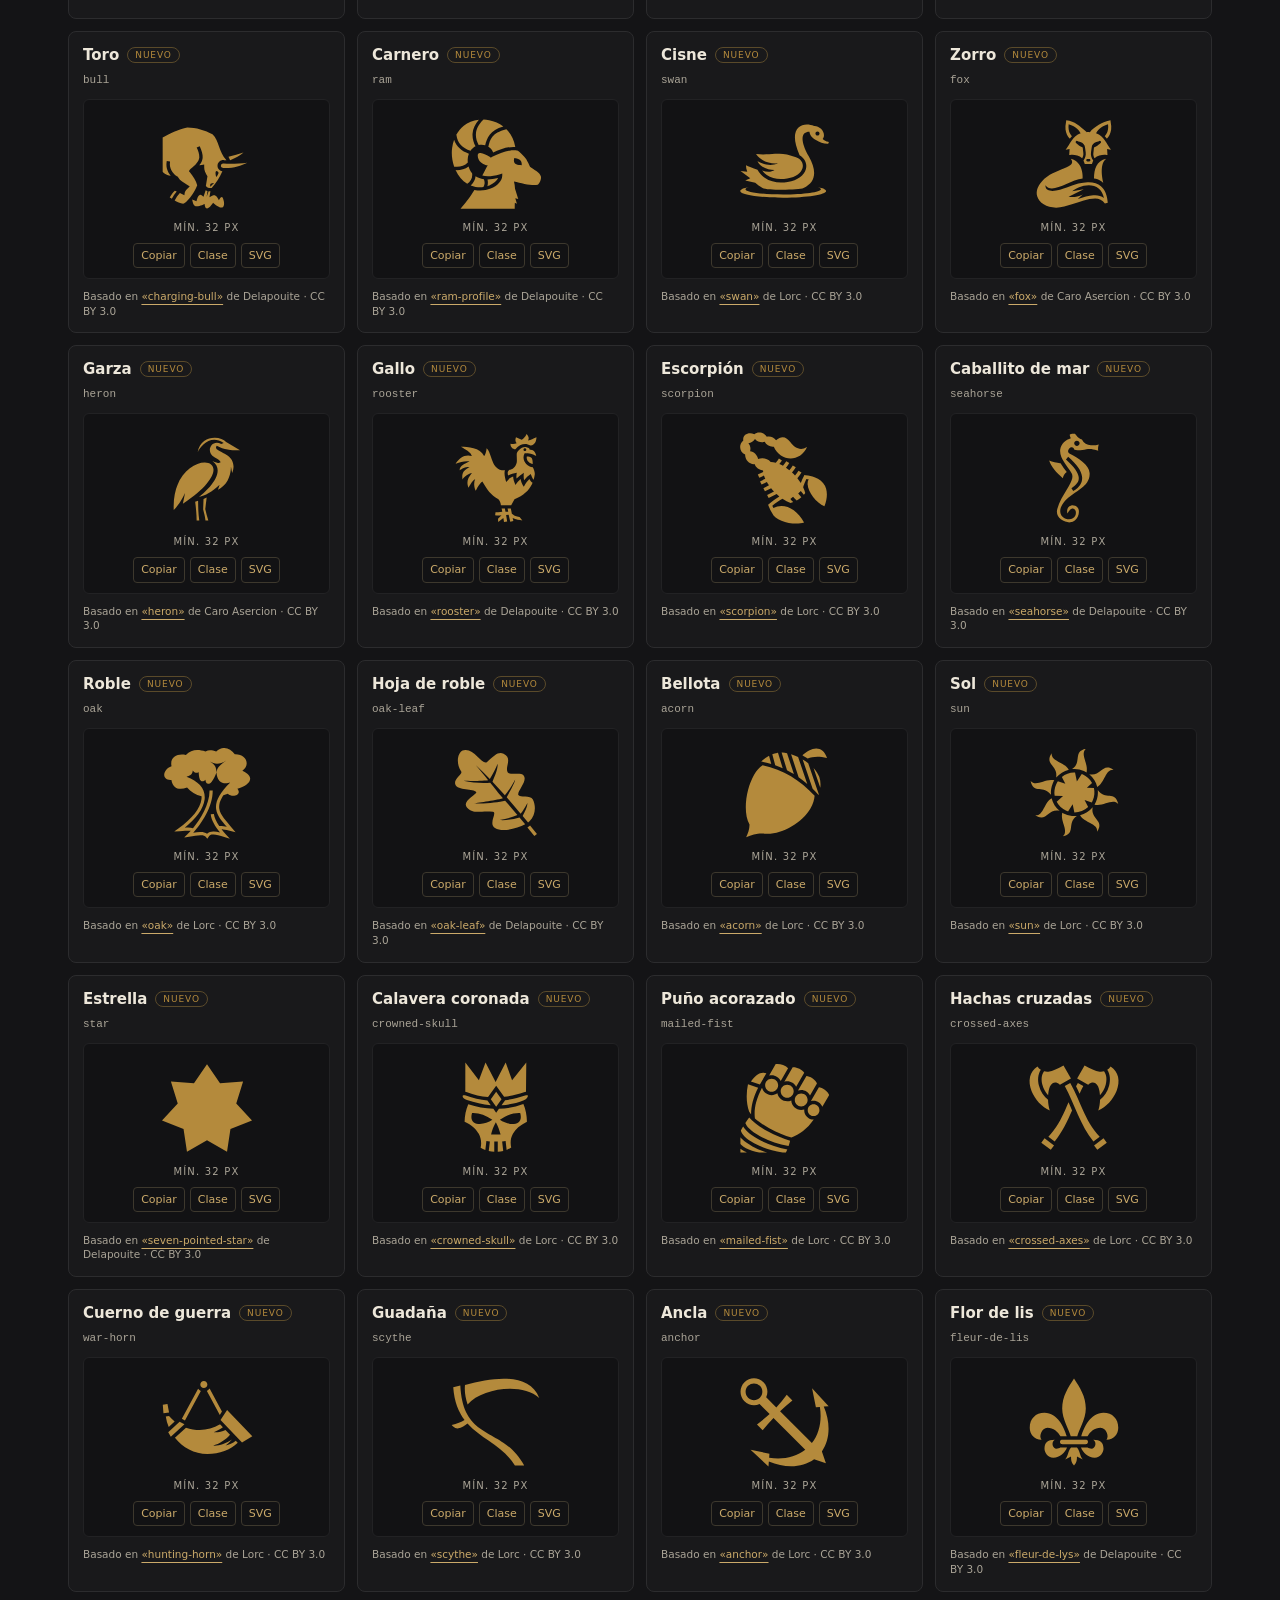
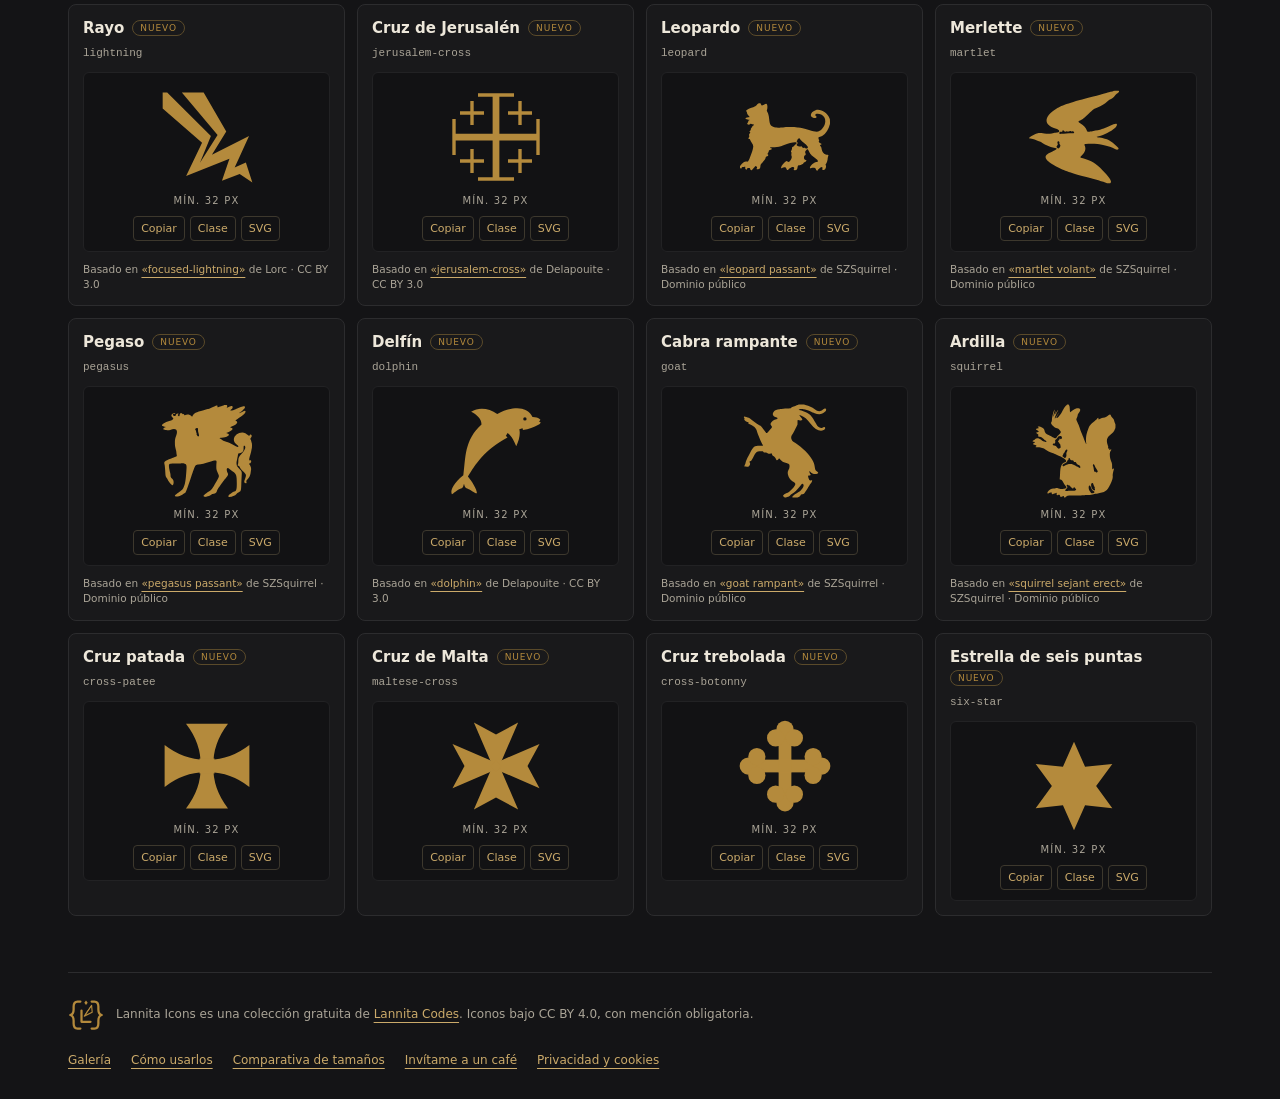
==== commit f897a0b1: "Ko-fi, AdSense (script y ads.txt) y página de privacidad y cookies Co-Authored-By: Claude Sonnet 5.5" ====
--- a/index.html
+++ b/index.html
@@ -2,7 +2,7 @@
 <html lang="es"><head><meta charset="utf-8"><meta name="viewport" content="width=device-width, initial-scale=1">
 <title>Lannita Icons · Colección gratuita</title><meta name="description" content="Iconos SVG para rol medieval y fantasía. 158 símbolos editables en estilos outline y heráldico, listos para Foroactivo."><meta name="theme-color" content="#141416">
 <meta property="og:type" content="website"><meta property="og:site_name" content="Lannita Icons"><meta property="og:title" content="Lannita Icons · Colección gratuita"><meta property="og:description" content="Iconos SVG para rol medieval y fantasía. 158 símbolos editables en estilos outline y heráldico, listos para Foroactivo."><meta property="og:image" content="https://icons.lannitacodes.es/assets/brand/og-image.png"><meta property="og:image:width" content="1200"><meta property="og:image:height" content="630"><meta name="twitter:card" content="summary_large_image">
-<link rel="icon" type="image/svg+xml" href="./assets/brand/favicon.svg"><link rel="stylesheet" href="./css/gallery.css"><script src="./gallery.js" defer></script></head>
+<link rel="icon" type="image/svg+xml" href="./assets/brand/favicon.svg"><link rel="stylesheet" href="./css/gallery.css"><script async src="https://pagead2.googlesyndication.com/pagead/js/adsbygoogle.js?client=ca-pub-2962614481860647" crossorigin="anonymous"></script><script src="./gallery.js" defer></script></head>
 <body><a class="skip" href="#galeria">Ir a la galería</a>
 <header class="site-header"><p class="eyebrow">LANNITA CODES / RECURSOS GRATUITOS</p><h1 class="brand"><img src="./assets/brand/lannita-logo.svg" alt="Lannita Icons" width="460" height="140"></h1>
 <div class="hero"><h2 class="hero-title">Pequeños símbolos.<br>Grandes historias.</h2><p>Iconos SVG para tus comunidades de rol medieval y fantasía. Editables, personalizables y listos para dar vida a tu foro.</p>
@@ -818,4 +818,4 @@
 </svg><figcaption>Mín. 32 px</figcaption><div class="actions"><button type="button" data-name="six-star" data-style="heraldic" aria-label="Copiar HTML de Estrella de seis puntas, heráldico">Copiar</button><button type="button" data-class="li li-six-star" aria-label="Copiar clase CSS de Estrella de seis puntas, heráldico">Clase</button><a href="./icons/heraldic/six-star.svg" download="lannita-six-star-heraldic.svg" aria-label="Descargar SVG de Estrella de seis puntas, heráldico">SVG</a></div></figure></div></article></div></section><p id="empty" hidden>No hay iconos con estos filtros. Prueba con otra palabra o elige «Todas».</p></main>
 <p id="status" class="toast" role="status" aria-live="polite"></p><dialog id="copy-fallback"><h2>Copia el HTML</h2><p>Selecciona y copia este SVG con Ctrl+C o ⌘C.</p><textarea aria-label="HTML del icono" readonly></textarea><form method="dialog"><button>Cerrar</button></form></dialog>
 <footer class="site-footer"><div><img src="./assets/brand/lannita-mark.svg" alt="" width="36" height="36"><p>Lannita Icons es una colección gratuita de <a href="https://lannitacodes.tumblr.com/">Lannita Codes</a>. Iconos bajo CC BY 4.0, con mención obligatoria.</p></div>
-<nav aria-label="Enlaces del pie"><a href="./index.html">Galería</a><a href="./guia.html">Cómo usarlos</a><a href="./comparison.html">Comparativa de tamaños</a></nav></footer></body></html>+<nav aria-label="Enlaces del pie"><a href="./index.html">Galería</a><a href="./guia.html">Cómo usarlos</a><a href="./comparison.html">Comparativa de tamaños</a><a href="https://ko-fi.com/lannitacodes" rel="noopener">Invítame a un café</a><a href="./privacidad.html">Privacidad y cookies</a></nav></footer></body></html>
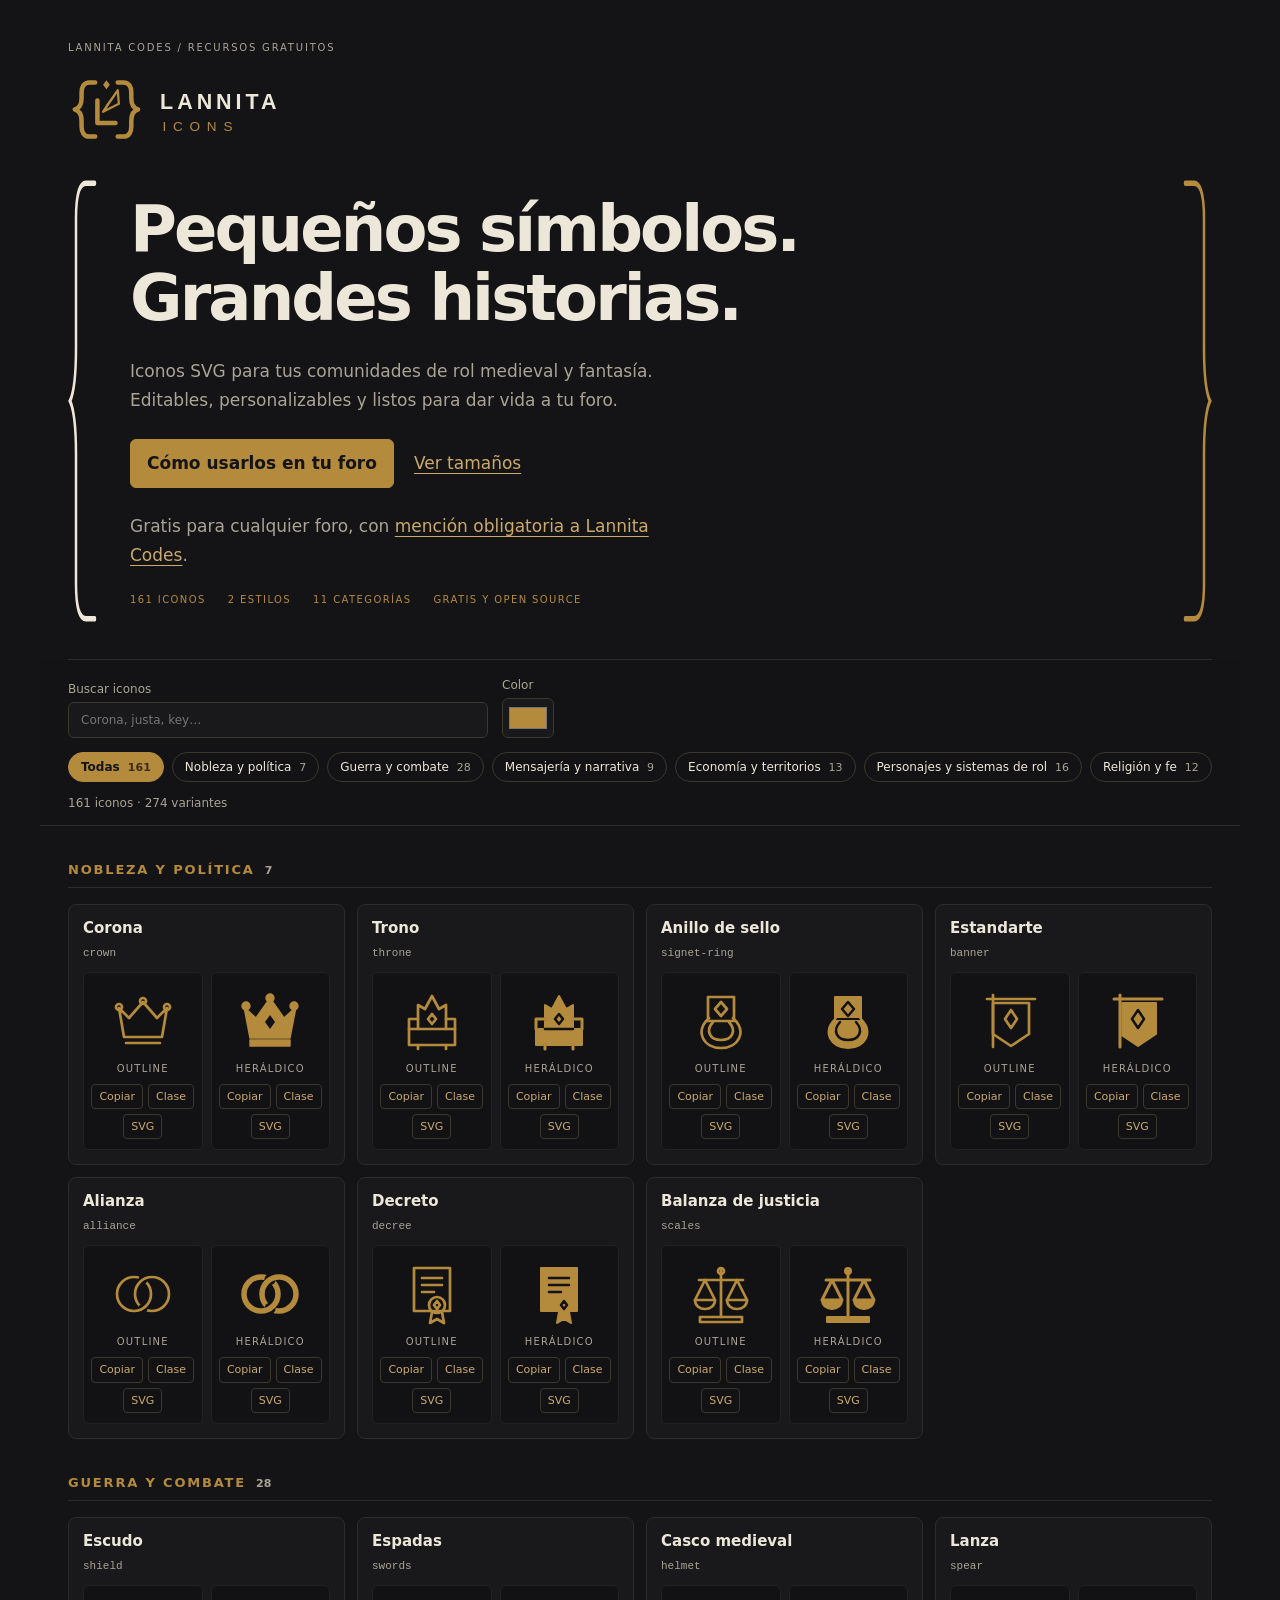
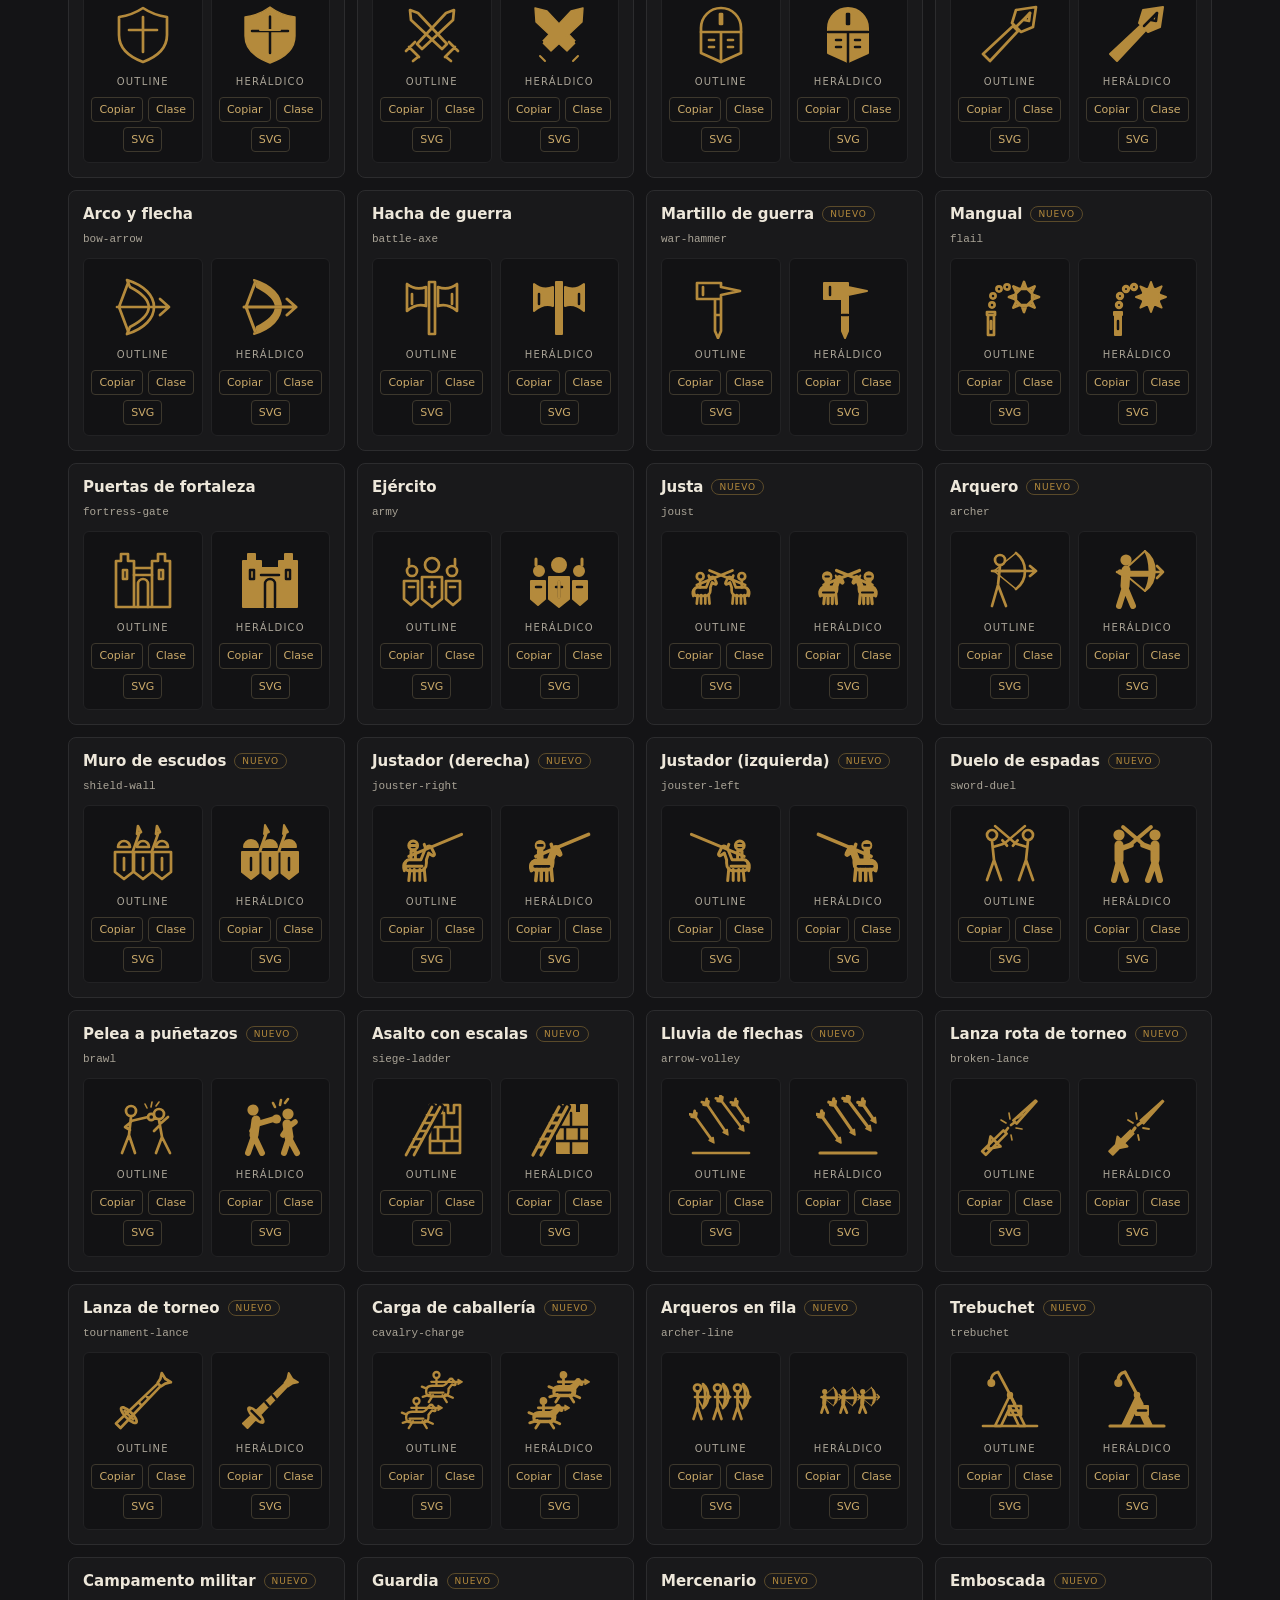
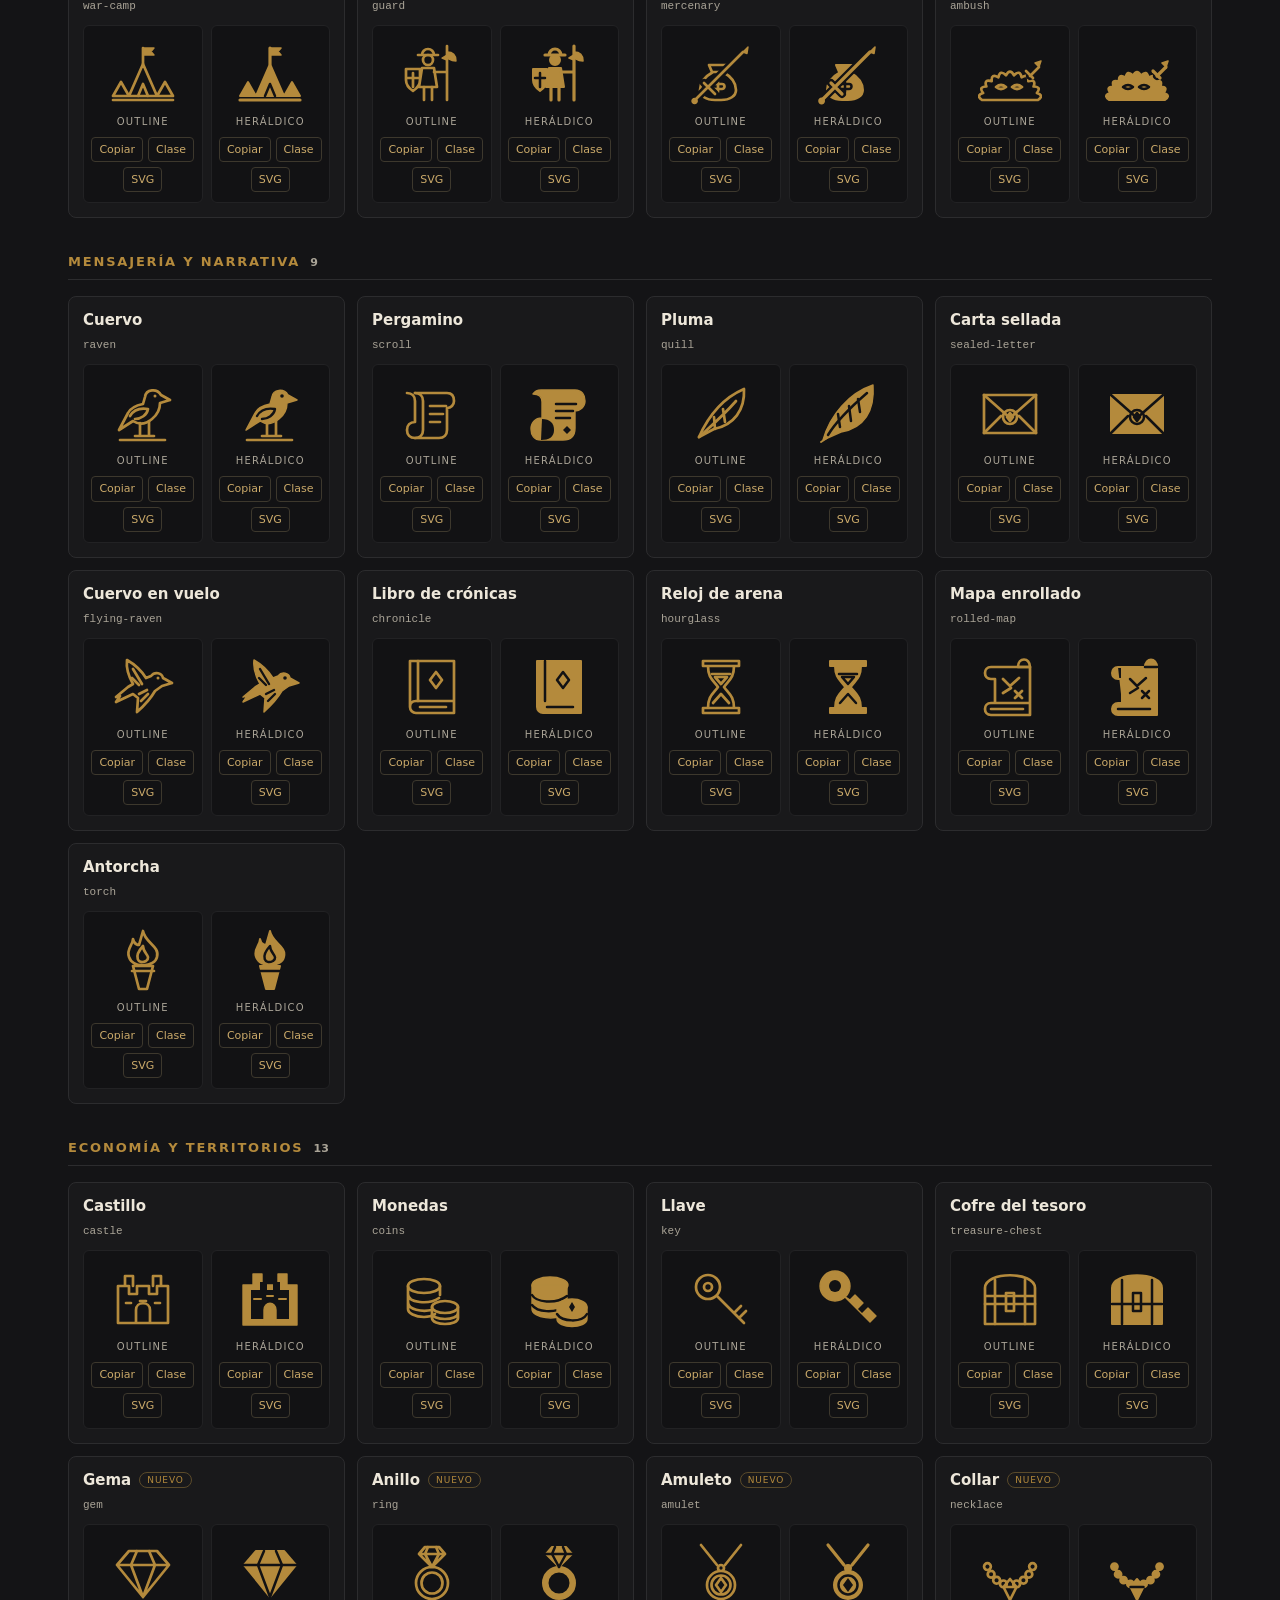
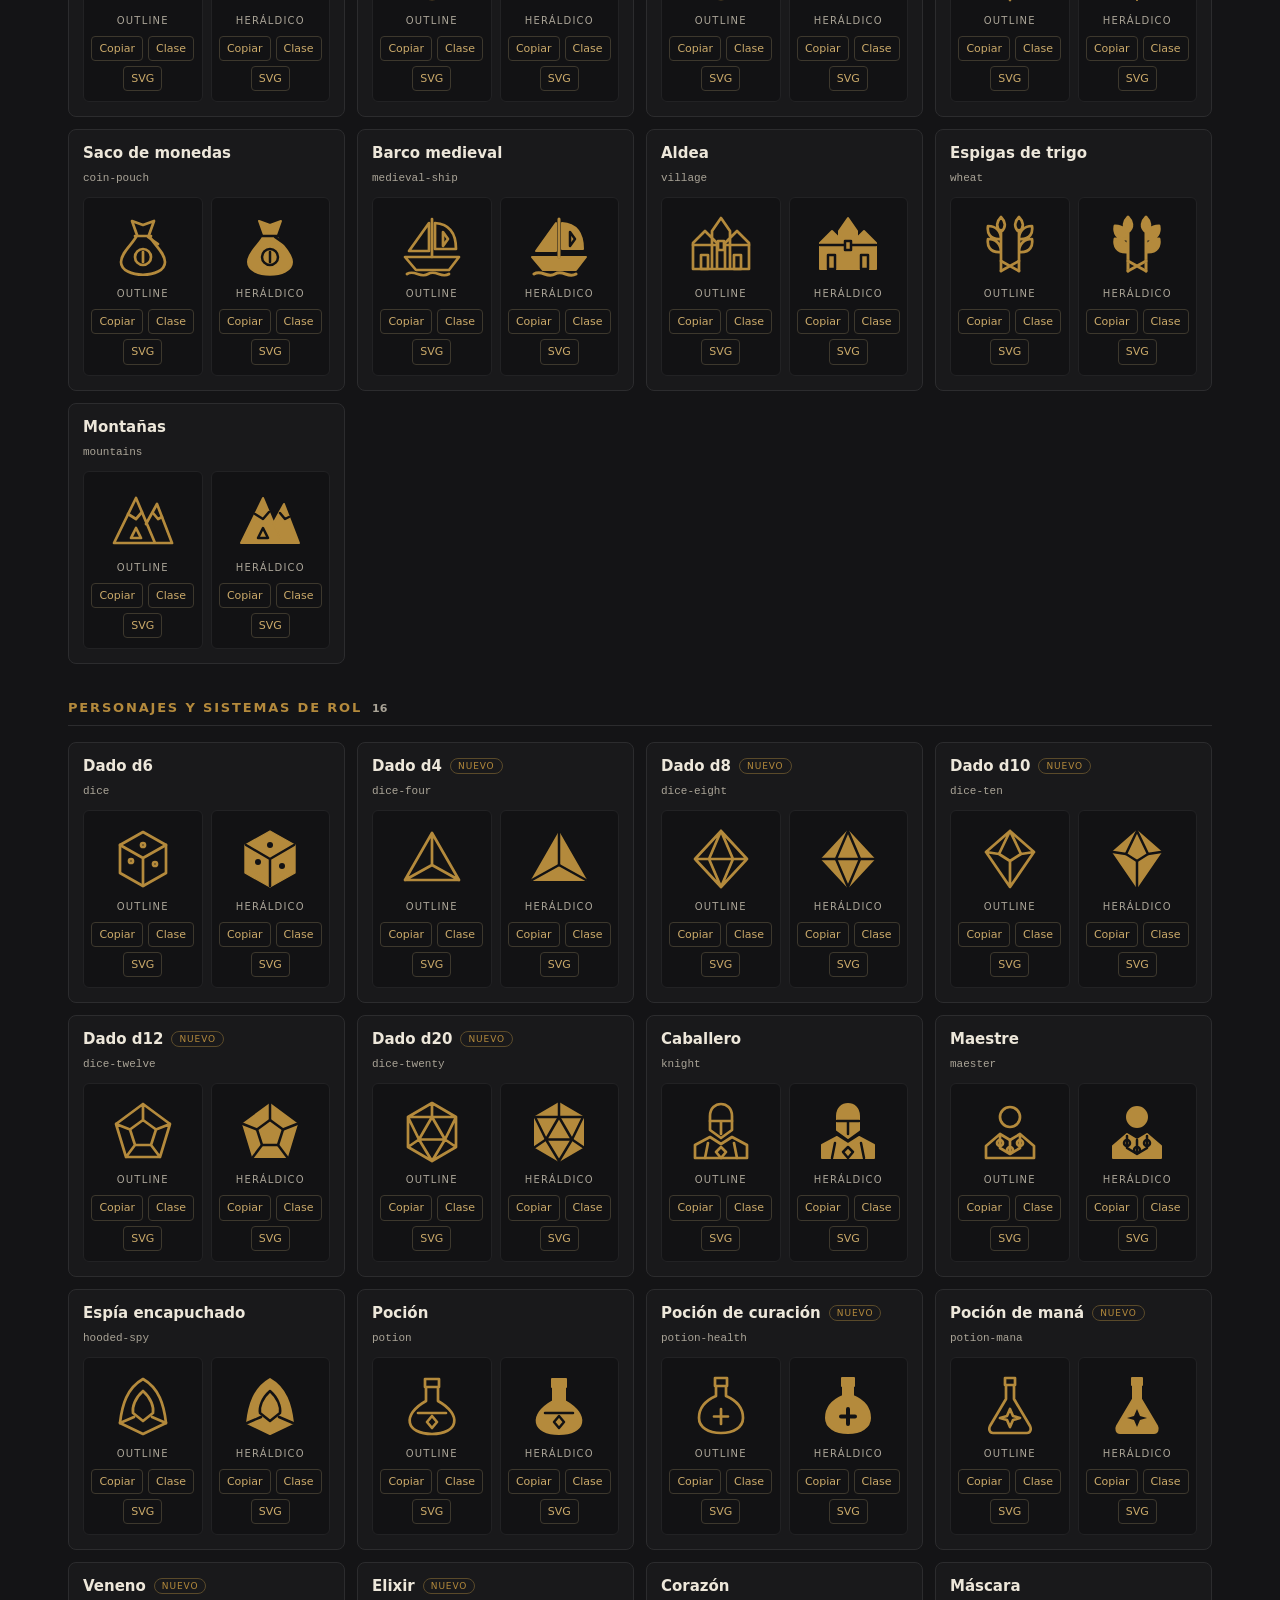
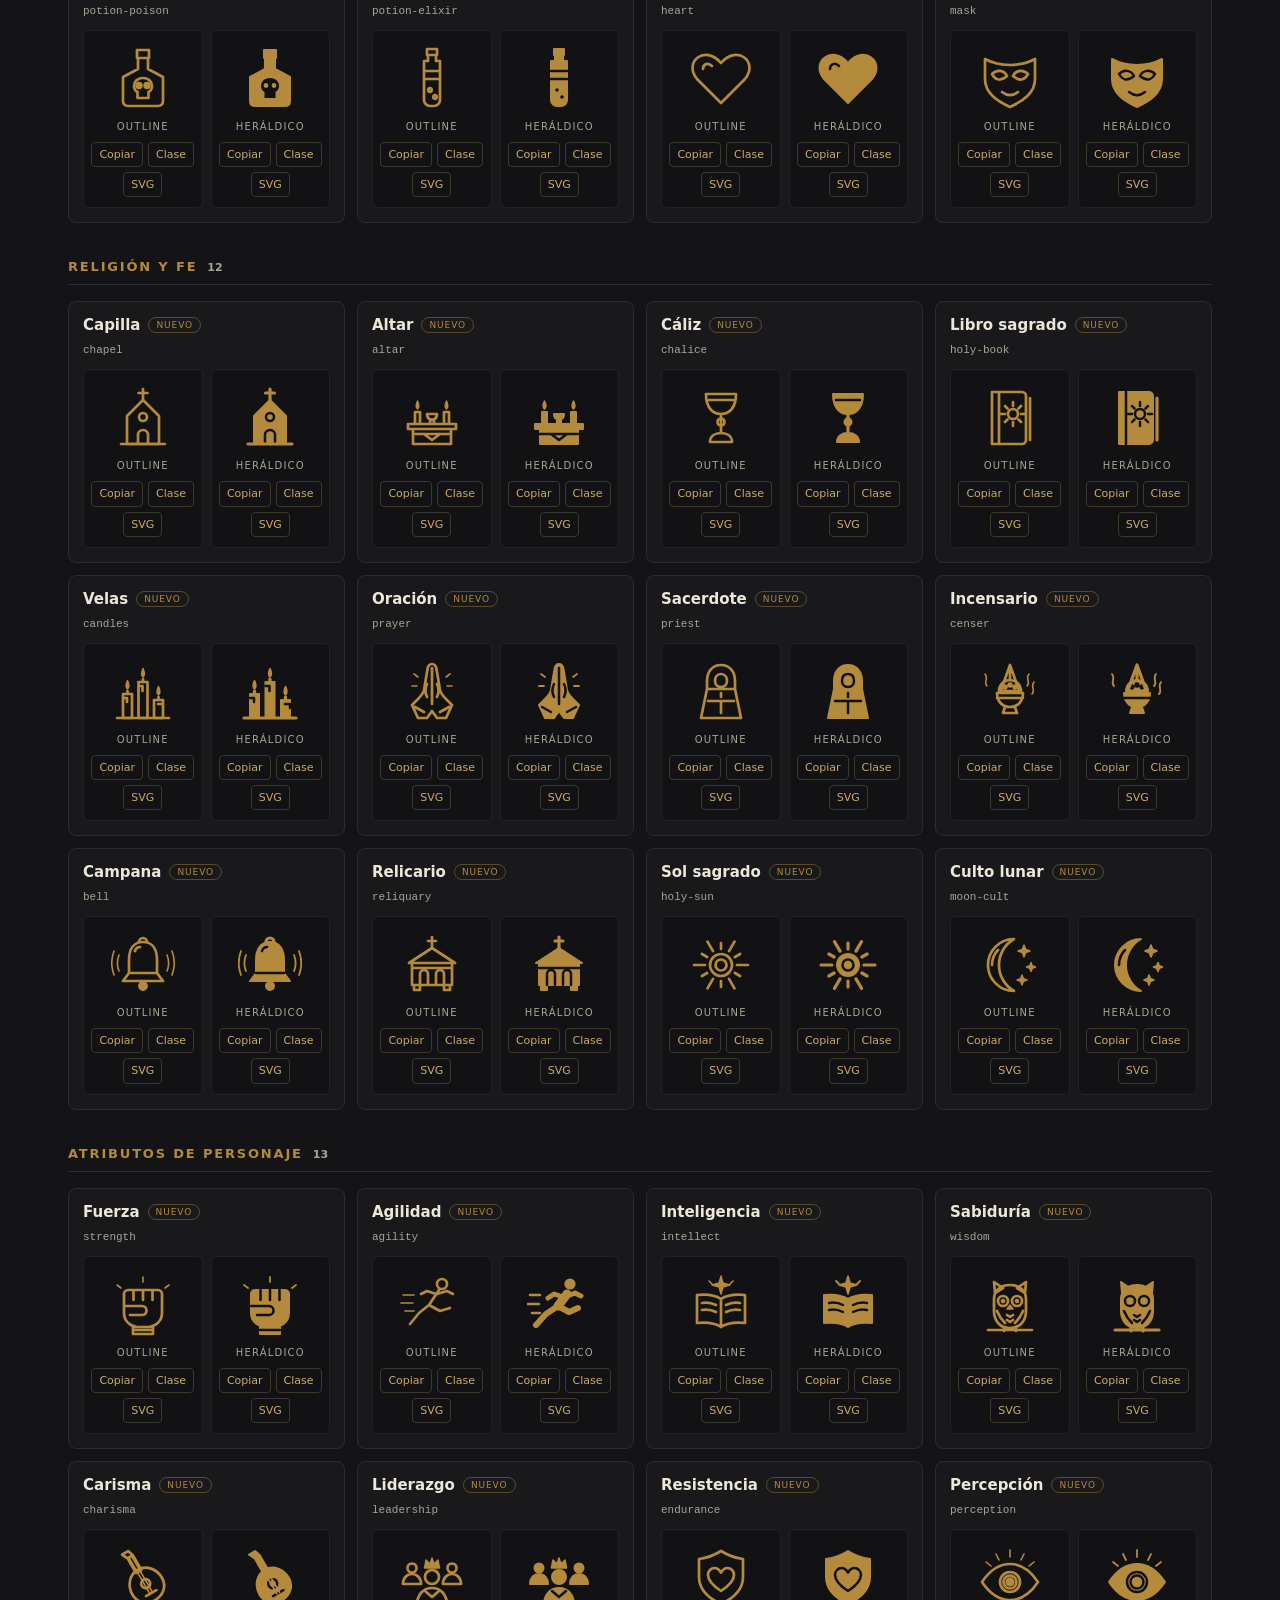
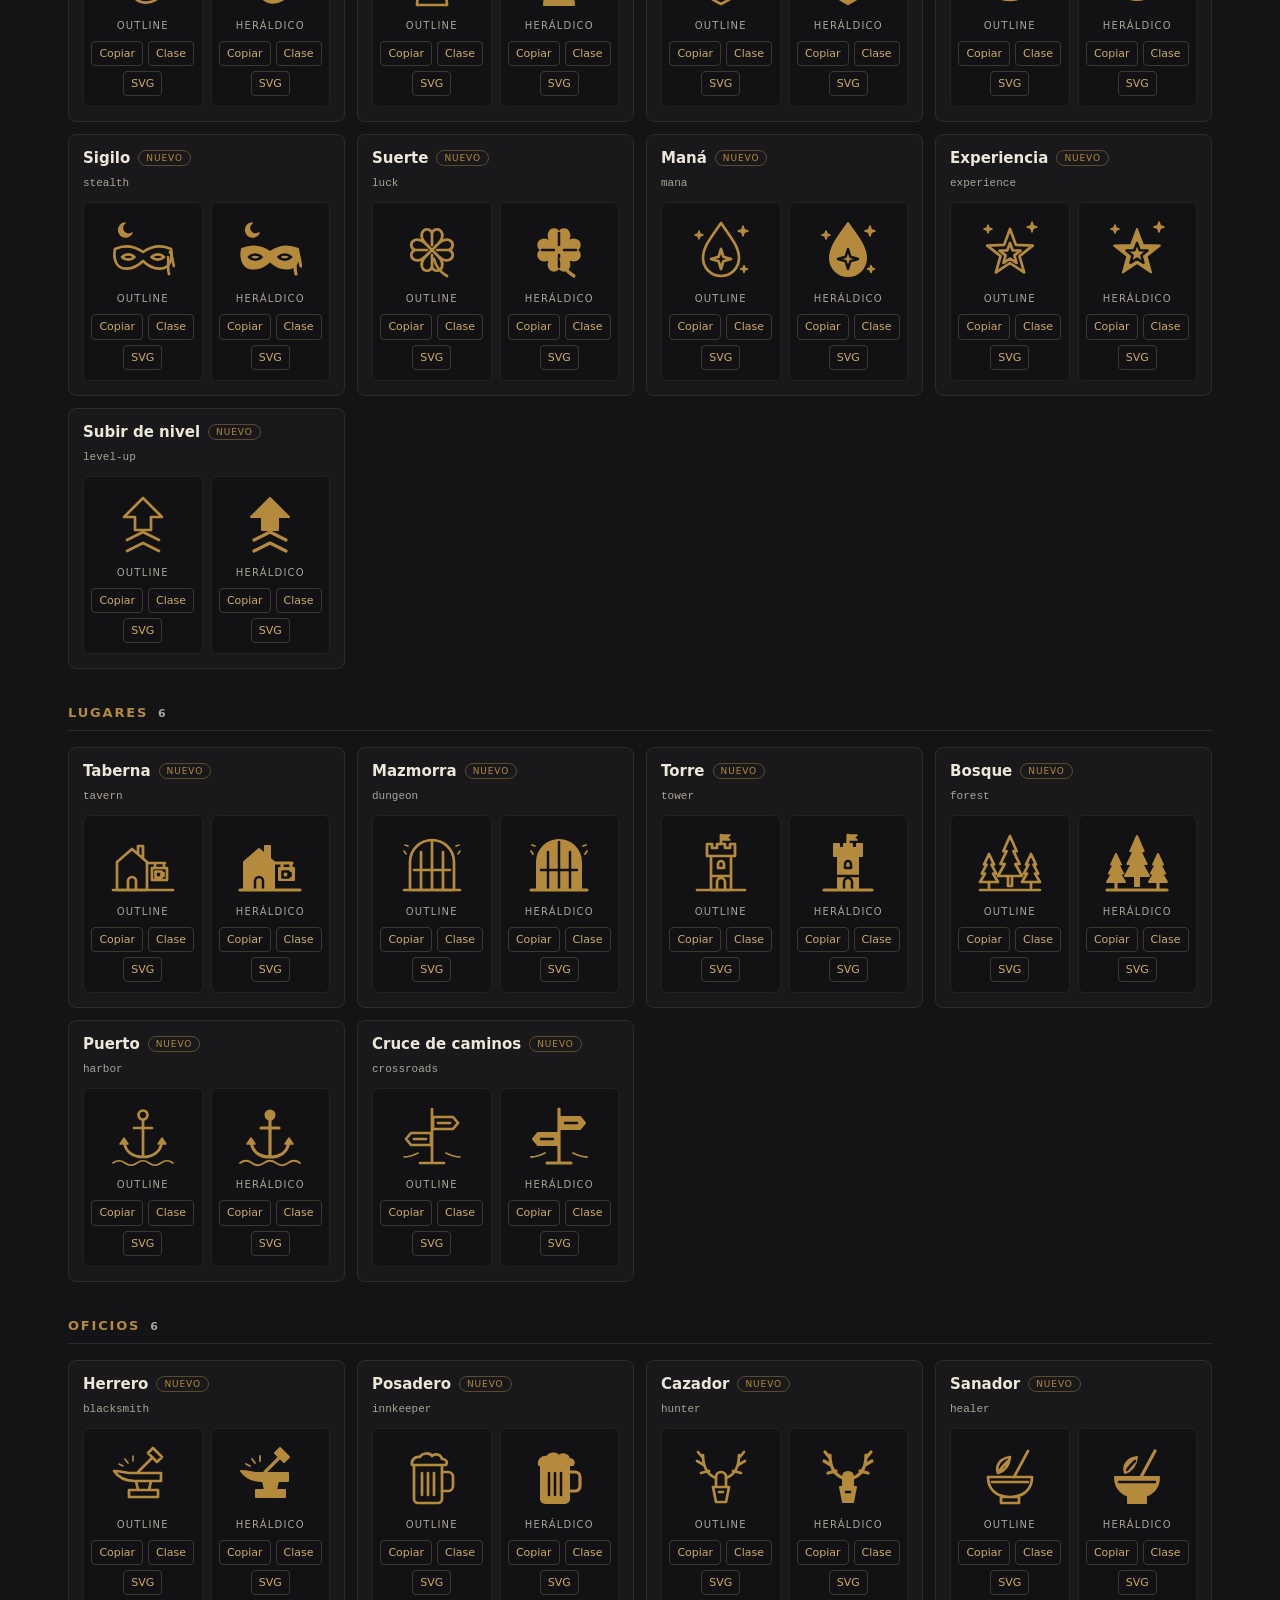
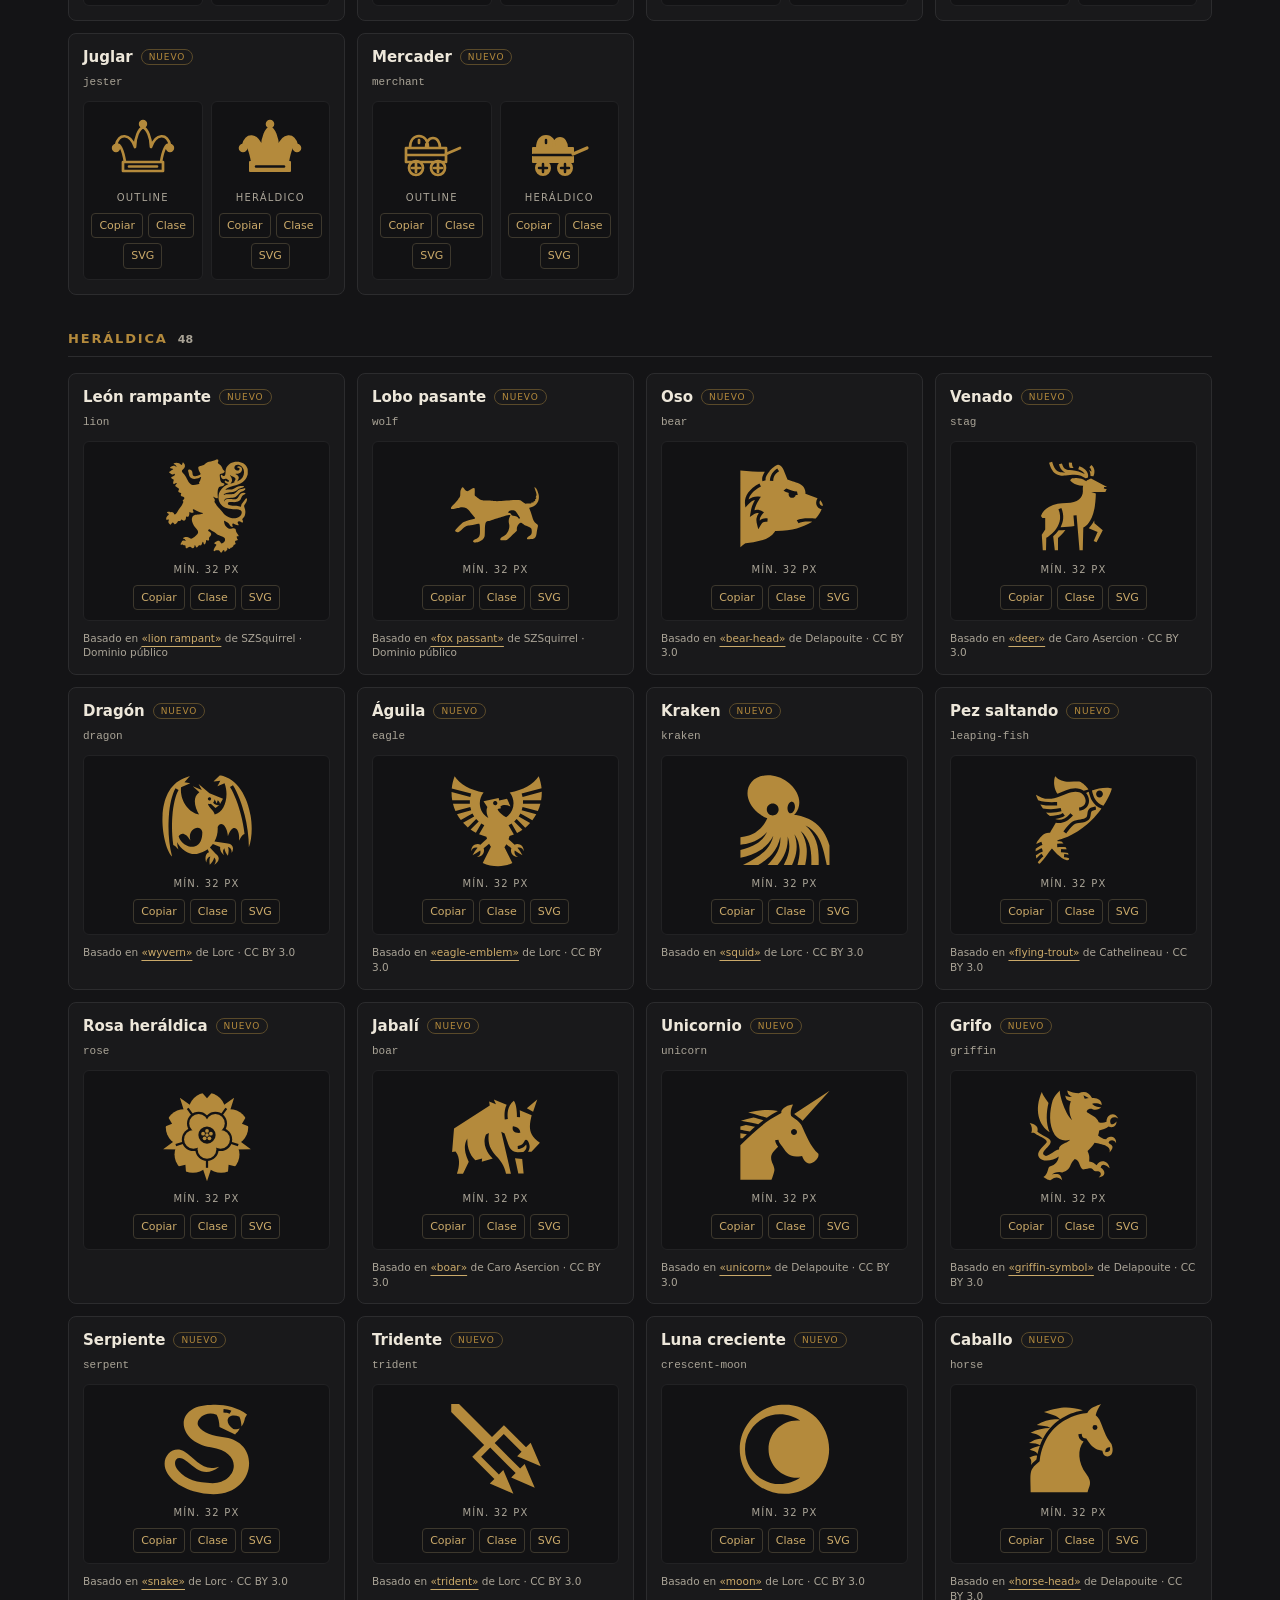
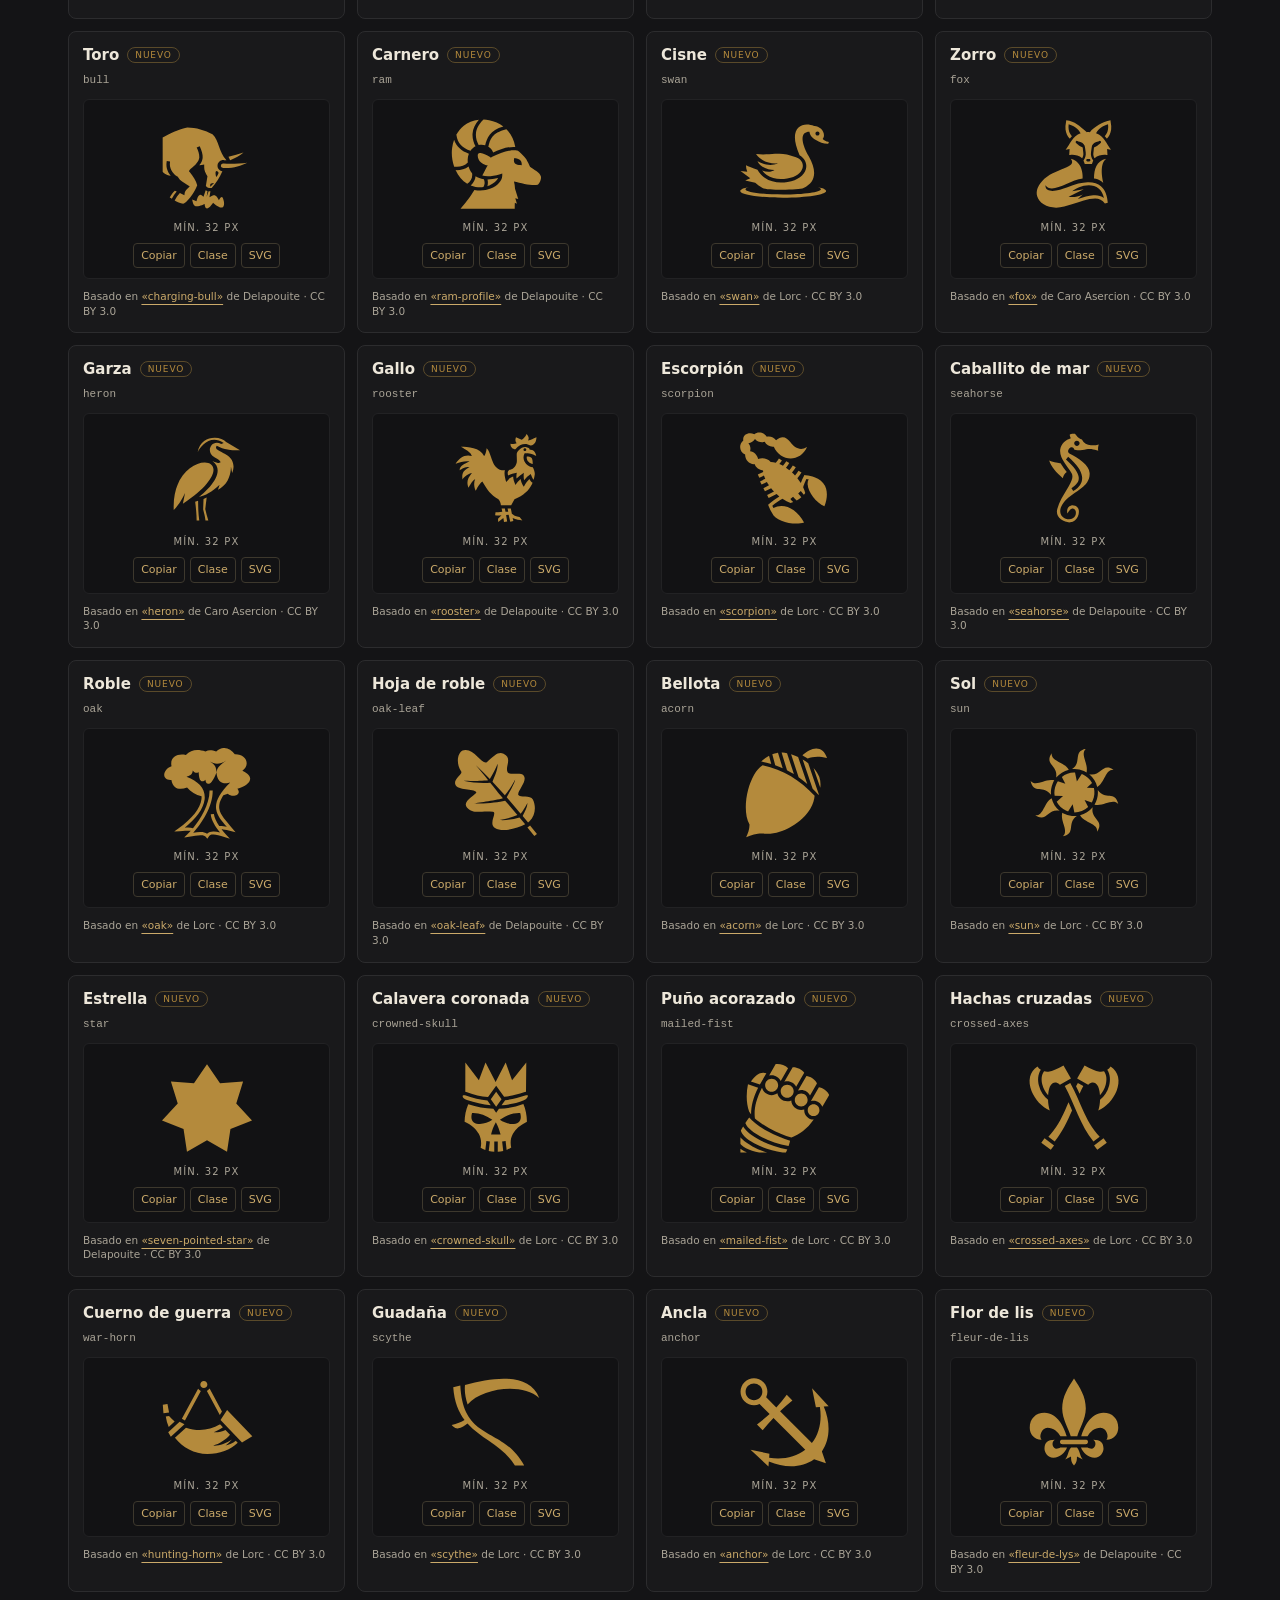
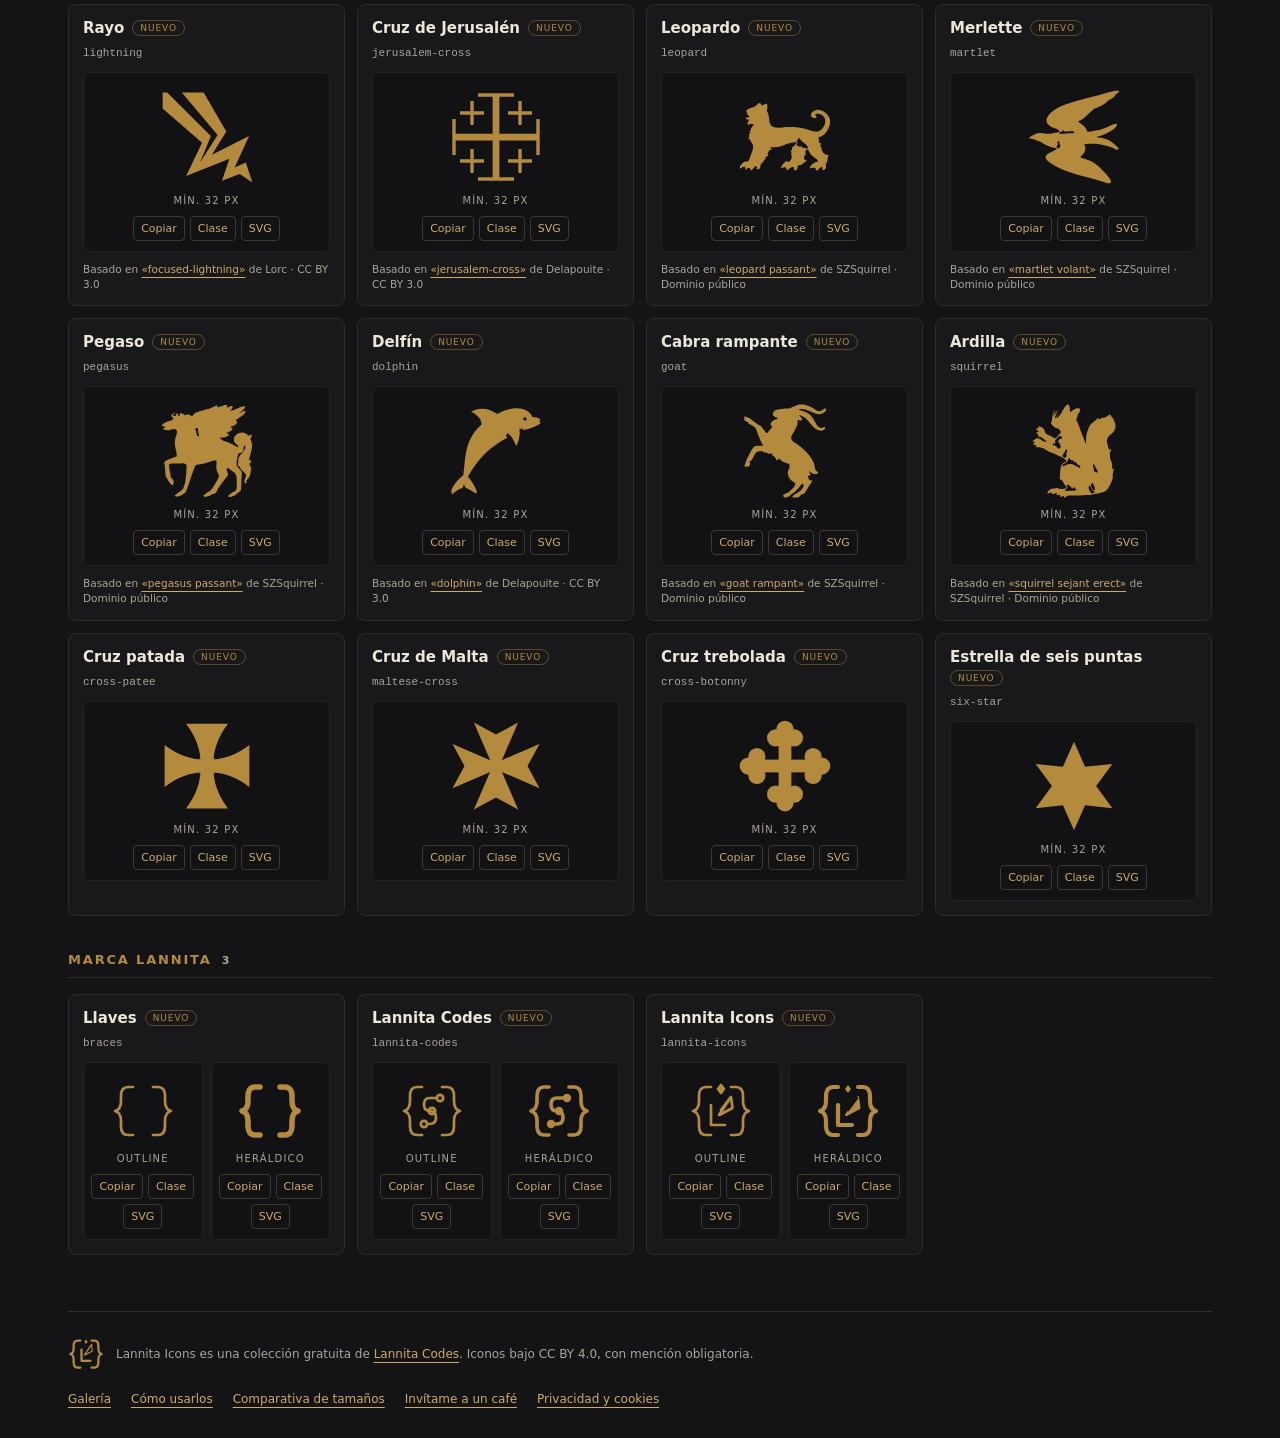
==== commit 4e4bcb46: "Iconos de marca: llaves, Lannita Codes y Lannita Icons Co-Authored-By: Claude Sonnet 5.5 <noreply@an" ====
--- a/index.html
+++ b/index.html
@@ -1,16 +1,16 @@
 <!doctype html>
 <html lang="es"><head><meta charset="utf-8"><meta name="viewport" content="width=device-width, initial-scale=1">
-<title>Lannita Icons · Colección gratuita</title><meta name="description" content="Iconos SVG para rol medieval y fantasía. 158 símbolos editables en estilos outline y heráldico, listos para Foroactivo."><meta name="theme-color" content="#141416">
-<meta property="og:type" content="website"><meta property="og:site_name" content="Lannita Icons"><meta property="og:title" content="Lannita Icons · Colección gratuita"><meta property="og:description" content="Iconos SVG para rol medieval y fantasía. 158 símbolos editables en estilos outline y heráldico, listos para Foroactivo."><meta property="og:image" content="https://icons.lannitacodes.es/assets/brand/og-image.png"><meta property="og:image:width" content="1200"><meta property="og:image:height" content="630"><meta name="twitter:card" content="summary_large_image">
+<title>Lannita Icons · Colección gratuita</title><meta name="description" content="Iconos SVG para rol medieval y fantasía. 161 símbolos editables en estilos outline y heráldico, listos para Foroactivo."><meta name="theme-color" content="#141416">
+<meta property="og:type" content="website"><meta property="og:site_name" content="Lannita Icons"><meta property="og:title" content="Lannita Icons · Colección gratuita"><meta property="og:description" content="Iconos SVG para rol medieval y fantasía. 161 símbolos editables en estilos outline y heráldico, listos para Foroactivo."><meta property="og:image" content="https://icons.lannitacodes.es/assets/brand/og-image.png"><meta property="og:image:width" content="1200"><meta property="og:image:height" content="630"><meta name="twitter:card" content="summary_large_image">
 <link rel="icon" type="image/svg+xml" href="./assets/brand/favicon.svg"><link rel="stylesheet" href="./css/gallery.css"><script async src="https://pagead2.googlesyndication.com/pagead/js/adsbygoogle.js?client=ca-pub-2962614481860647" crossorigin="anonymous"></script><script src="./gallery.js" defer></script></head>
 <body><a class="skip" href="#galeria">Ir a la galería</a>
 <header class="site-header"><p class="eyebrow">LANNITA CODES / RECURSOS GRATUITOS</p><h1 class="brand"><img src="./assets/brand/lannita-logo.svg" alt="Lannita Icons" width="460" height="140"></h1>
 <div class="hero"><h2 class="hero-title">Pequeños símbolos.<br>Grandes historias.</h2><p>Iconos SVG para tus comunidades de rol medieval y fantasía. Editables, personalizables y listos para dar vida a tu foro.</p>
-<p class="hero-links"><a class="button" href="./guia.html">Cómo usarlos en tu foro</a><a href="./comparison.html">Ver tamaños</a></p><p class="credit-note">Gratis para cualquier foro, con <a href="./guia.html#mencion">mención obligatoria a Lannita Codes</a>.</p><ul class="collection-meta"><li>158 ICONOS</li><li>2 ESTILOS</li><li>10 CATEGORÍAS</li><li>GRATIS Y OPEN SOURCE</li></ul></div></header>
+<p class="hero-links"><a class="button" href="./guia.html">Cómo usarlos en tu foro</a><a href="./comparison.html">Ver tamaños</a></p><p class="credit-note">Gratis para cualquier foro, con <a href="./guia.html#mencion">mención obligatoria a Lannita Codes</a>.</p><ul class="collection-meta"><li>161 ICONOS</li><li>2 ESTILOS</li><li>11 CATEGORÍAS</li><li>GRATIS Y OPEN SOURCE</li></ul></div></header>
 <div class="toolbar"><div class="controls"><label class="search">Buscar iconos<input id="search" type="search" placeholder="Corona, justa, key…" autocomplete="off"></label>
 <label class="color">Color<input id="color" type="color" value="#b48a3c"></label></div>
-<div class="chips" role="group" aria-label="Filtrar por categoría"><button type="button" class="chip" data-category="" aria-pressed="true">Todas <span>158</span></button><button type="button" class="chip" data-category="Nobleza y política" aria-pressed="false">Nobleza y política <span>7</span></button><button type="button" class="chip" data-category="Guerra y combate" aria-pressed="false">Guerra y combate <span>28</span></button><button type="button" class="chip" data-category="Mensajería y narrativa" aria-pressed="false">Mensajería y narrativa <span>9</span></button><button type="button" class="chip" data-category="Economía y territorios" aria-pressed="false">Economía y territorios <span>13</span></button><button type="button" class="chip" data-category="Personajes y sistemas de rol" aria-pressed="false">Personajes y sistemas de rol <span>16</span></button><button type="button" class="chip" data-category="Religión y fe" aria-pressed="false">Religión y fe <span>12</span></button><button type="button" class="chip" data-category="Atributos de personaje" aria-pressed="false">Atributos de personaje <span>13</span></button><button type="button" class="chip" data-category="Lugares" aria-pressed="false">Lugares <span>6</span></button><button type="button" class="chip" data-category="Oficios" aria-pressed="false">Oficios <span>6</span></button><button type="button" class="chip" data-category="Heráldica" aria-pressed="false">Heráldica <span>48</span></button></div>
-<p id="count" role="status">158 iconos · 268 variantes</p></div>
+<div class="chips" role="group" aria-label="Filtrar por categoría"><button type="button" class="chip" data-category="" aria-pressed="true">Todas <span>161</span></button><button type="button" class="chip" data-category="Nobleza y política" aria-pressed="false">Nobleza y política <span>7</span></button><button type="button" class="chip" data-category="Guerra y combate" aria-pressed="false">Guerra y combate <span>28</span></button><button type="button" class="chip" data-category="Mensajería y narrativa" aria-pressed="false">Mensajería y narrativa <span>9</span></button><button type="button" class="chip" data-category="Economía y territorios" aria-pressed="false">Economía y territorios <span>13</span></button><button type="button" class="chip" data-category="Personajes y sistemas de rol" aria-pressed="false">Personajes y sistemas de rol <span>16</span></button><button type="button" class="chip" data-category="Religión y fe" aria-pressed="false">Religión y fe <span>12</span></button><button type="button" class="chip" data-category="Atributos de personaje" aria-pressed="false">Atributos de personaje <span>13</span></button><button type="button" class="chip" data-category="Lugares" aria-pressed="false">Lugares <span>6</span></button><button type="button" class="chip" data-category="Oficios" aria-pressed="false">Oficios <span>6</span></button><button type="button" class="chip" data-category="Heráldica" aria-pressed="false">Heráldica <span>48</span></button><button type="button" class="chip" data-category="Marca Lannita" aria-pressed="false">Marca Lannita <span>3</span></button></div>
+<p id="count" role="status">161 iconos · 274 variantes</p></div>
 <main id="galeria"><section class="category" data-category="Nobleza y política"><h2>Nobleza y política <span>7</span></h2><div class="grid"><article id="crown" data-search="crown corona nobleza y política" data-category="Nobleza y política" data-variants="2"><div class="card-head"><h3>Corona</h3><a class="name" href="#crown"><code>crown</code></a></div><div class="pair"><figure class="variant"><svg aria-hidden="true" focusable="false" xmlns="http://www.w3.org/2000/svg" width="64" height="64" viewBox="0 0 64 64" fill="none" stroke="currentColor" stroke-width="2.7" stroke-linecap="round" stroke-linejoin="round">
 <!-- Lannita Icons · Iconos de Lannita Codes (https://lannitacodes.tumblr.com/) · CC BY 4.0, mención obligatoria -->
 <path d="M8 19 18 29 32 13 46 29 56 19 51 48H13Z" /><path d="M15 54h34" /><circle cx="8" cy="18" r="3" /><circle cx="32" cy="12" r="3" /><circle cx="56" cy="18" r="3" />
@@ -815,7 +815,25 @@
 </svg><figcaption>Mín. 32 px</figcaption><div class="actions"><button type="button" data-name="cross-botonny" data-style="heraldic" aria-label="Copiar HTML de Cruz trebolada, heráldico">Copiar</button><button type="button" data-class="li li-cross-botonny" aria-label="Copiar clase CSS de Cruz trebolada, heráldico">Clase</button><a href="./icons/heraldic/cross-botonny.svg" download="lannita-cross-botonny-heraldic.svg" aria-label="Descargar SVG de Cruz trebolada, heráldico">SVG</a></div></figure></div></article><article id="six-star" data-search="six-star estrella de seis puntas heráldica" data-category="Heráldica" data-variants="1"><div class="card-head"><h3>Estrella de seis puntas</h3><span class="badge">Nuevo</span><a class="name" href="#six-star"><code>six-star</code></a></div><div class="pair single"><figure class="variant"><svg aria-hidden="true" focusable="false" xmlns="http://www.w3.org/2000/svg" width="64" height="64" viewBox="0 0 64 64">
 <!-- Lannita Icons · Iconos de Lannita Codes (https://lannitacodes.tumblr.com/) · CC BY 4.0, mención obligatoria. Estrella de seis puntas de diseño propio. -->
 <g fill="currentColor" transform="scale(.125)"><path d="M256.0 20.0 L315.0 153.8 L460.4 138.0 L374.0 256.0 L460.4 374.0 L315.0 358.2 L256.0 492.0 L197.0 358.2 L51.6 374.0 L138.0 256.0 L51.6 138.0 L197.0 153.8 Z"/></g>
-</svg><figcaption>Mín. 32 px</figcaption><div class="actions"><button type="button" data-name="six-star" data-style="heraldic" aria-label="Copiar HTML de Estrella de seis puntas, heráldico">Copiar</button><button type="button" data-class="li li-six-star" aria-label="Copiar clase CSS de Estrella de seis puntas, heráldico">Clase</button><a href="./icons/heraldic/six-star.svg" download="lannita-six-star-heraldic.svg" aria-label="Descargar SVG de Estrella de seis puntas, heráldico">SVG</a></div></figure></div></article></div></section><p id="empty" hidden>No hay iconos con estos filtros. Prueba con otra palabra o elige «Todas».</p></main>
+</svg><figcaption>Mín. 32 px</figcaption><div class="actions"><button type="button" data-name="six-star" data-style="heraldic" aria-label="Copiar HTML de Estrella de seis puntas, heráldico">Copiar</button><button type="button" data-class="li li-six-star" aria-label="Copiar clase CSS de Estrella de seis puntas, heráldico">Clase</button><a href="./icons/heraldic/six-star.svg" download="lannita-six-star-heraldic.svg" aria-label="Descargar SVG de Estrella de seis puntas, heráldico">SVG</a></div></figure></div></article></div></section><section class="category" data-category="Marca Lannita"><h2>Marca Lannita <span>3</span></h2><div class="grid"><article id="braces" data-search="braces llaves marca lannita" data-category="Marca Lannita" data-variants="2"><div class="card-head"><h3>Llaves</h3><span class="badge">Nuevo</span><a class="name" href="#braces"><code>braces</code></a></div><div class="pair"><figure class="variant"><svg aria-hidden="true" focusable="false" xmlns="http://www.w3.org/2000/svg" width="64" height="64" viewBox="0 0 64 64">
+<!-- Lannita Icons · Iconos de Lannita Codes (https://lannitacodes.tumblr.com/) · CC BY 4.0, mención obligatoria -->
+<g fill="none" stroke="currentColor" stroke-width="2.7" stroke-linecap="round" stroke-linejoin="round"><path d="M22 8h-5c-5 0-7 4-7 9v5c0 6-2 9-6 10 4 1 6 4 6 10v5c0 5 2 9 7 9h5 M42 8h5c5 0 7 4 7 9v5c0 6 2 9 6 10-4 1-6 4-6 10v5c0 5-2 9-7 9h-5"/></g>
+</svg><figcaption>Outline</figcaption><div class="actions"><button type="button" data-name="braces" data-style="outline" aria-label="Copiar HTML de Llaves, outline">Copiar</button><button type="button" data-class="li li-braces" aria-label="Copiar clase CSS de Llaves, outline">Clase</button><a href="./icons/outline/braces.svg" download="lannita-braces-outline.svg" aria-label="Descargar SVG de Llaves, outline">SVG</a></div></figure><figure class="variant"><svg aria-hidden="true" focusable="false" xmlns="http://www.w3.org/2000/svg" width="64" height="64" viewBox="0 0 64 64">
+<!-- Lannita Icons · Iconos de Lannita Codes (https://lannitacodes.tumblr.com/) · CC BY 4.0, mención obligatoria -->
+<defs><mask id="li-braces-heraldic-cut" maskUnits="userSpaceOnUse" x="0" y="0" width="64" height="64" style="mask-type:luminance"><rect width="64" height="64" fill="white"/></mask></defs><g fill="currentColor" stroke="currentColor" stroke-width="2" stroke-linecap="round" stroke-linejoin="round" mask="url(#li-braces-heraldic-cut)"><path d=""/></g><g fill="none" stroke="currentColor" stroke-width="5.5" stroke-linecap="round" stroke-linejoin="round"><path d="M22 8h-5c-5 0-7 4-7 9v5c0 6-2 9-6 10 4 1 6 4 6 10v5c0 5 2 9 7 9h5 M42 8h5c5 0 7 4 7 9v5c0 6 2 9 6 10-4 1-6 4-6 10v5c0 5-2 9-7 9h-5"/></g>
+</svg><figcaption>Heráldico</figcaption><div class="actions"><button type="button" data-name="braces" data-style="heraldic" aria-label="Copiar HTML de Llaves, heráldico">Copiar</button><button type="button" data-class="li li-heraldic li-braces" aria-label="Copiar clase CSS de Llaves, heráldico">Clase</button><a href="./icons/heraldic/braces.svg" download="lannita-braces-heraldic.svg" aria-label="Descargar SVG de Llaves, heráldico">SVG</a></div></figure></div></article><article id="lannita-codes" data-search="lannita-codes lannita codes marca lannita" data-category="Marca Lannita" data-variants="2"><div class="card-head"><h3>Lannita Codes</h3><span class="badge">Nuevo</span><a class="name" href="#lannita-codes"><code>lannita-codes</code></a></div><div class="pair"><figure class="variant"><svg aria-hidden="true" focusable="false" xmlns="http://www.w3.org/2000/svg" width="64" height="64" viewBox="0 0 64 64">
+<!-- Lannita Icons · Iconos de Lannita Codes (https://lannitacodes.tumblr.com/) · CC BY 4.0, mención obligatoria -->
+<g fill="none" stroke="currentColor" stroke-width="2.7" stroke-linecap="round" stroke-linejoin="round"><path d="M36.8 19a3.2 3.2 0 1 0 6.4 0a3.2 3.2 0 1 0-6.4 0Z M28.8 32a3.2 3.2 0 1 0 6.4 0a3.2 3.2 0 1 0-6.4 0Z M20.8 45a3.2 3.2 0 1 0 6.4 0a3.2 3.2 0 1 0-6.4 0Z"/><path d="M22 8h-5c-5 0-7 4-7 9v5c0 6-2 9-6 10 4 1 6 4 6 10v5c0 5 2 9 7 9h5 M42 8h5c5 0 7 4 7 9v5c0 6 2 9 6 10-4 1-6 4-6 10v5c0 5-2 9-7 9h-5 M37 19H30Q24 19 24 25.5T30 32 36 38.5Q36 45 30 45H27"/></g>
+</svg><figcaption>Outline</figcaption><div class="actions"><button type="button" data-name="lannita-codes" data-style="outline" aria-label="Copiar HTML de Lannita Codes, outline">Copiar</button><button type="button" data-class="li li-lannita-codes" aria-label="Copiar clase CSS de Lannita Codes, outline">Clase</button><a href="./icons/outline/lannita-codes.svg" download="lannita-lannita-codes-outline.svg" aria-label="Descargar SVG de Lannita Codes, outline">SVG</a></div></figure><figure class="variant"><svg aria-hidden="true" focusable="false" xmlns="http://www.w3.org/2000/svg" width="64" height="64" viewBox="0 0 64 64">
+<!-- Lannita Icons · Iconos de Lannita Codes (https://lannitacodes.tumblr.com/) · CC BY 4.0, mención obligatoria -->
+<defs><mask id="li-lannita-codes-heraldic-cut" maskUnits="userSpaceOnUse" x="0" y="0" width="64" height="64" style="mask-type:luminance"><rect width="64" height="64" fill="white"/></mask></defs><g fill="currentColor" stroke="currentColor" stroke-width="2" stroke-linecap="round" stroke-linejoin="round" mask="url(#li-lannita-codes-heraldic-cut)"><path d="M36.8 19a3.2 3.2 0 1 0 6.4 0a3.2 3.2 0 1 0-6.4 0Z M28.8 32a3.2 3.2 0 1 0 6.4 0a3.2 3.2 0 1 0-6.4 0Z M20.8 45a3.2 3.2 0 1 0 6.4 0a3.2 3.2 0 1 0-6.4 0Z"/></g><g fill="none" stroke="currentColor" stroke-width="3.6" stroke-linecap="round" stroke-linejoin="round"><path d="M22 8h-5c-5 0-7 4-7 9v5c0 6-2 9-6 10 4 1 6 4 6 10v5c0 5 2 9 7 9h5 M42 8h5c5 0 7 4 7 9v5c0 6 2 9 6 10-4 1-6 4-6 10v5c0 5-2 9-7 9h-5 M37 19H30Q24 19 24 25.5T30 32 36 38.5Q36 45 30 45H27"/></g>
+</svg><figcaption>Heráldico</figcaption><div class="actions"><button type="button" data-name="lannita-codes" data-style="heraldic" aria-label="Copiar HTML de Lannita Codes, heráldico">Copiar</button><button type="button" data-class="li li-heraldic li-lannita-codes" aria-label="Copiar clase CSS de Lannita Codes, heráldico">Clase</button><a href="./icons/heraldic/lannita-codes.svg" download="lannita-lannita-codes-heraldic.svg" aria-label="Descargar SVG de Lannita Codes, heráldico">SVG</a></div></figure></div></article><article id="lannita-icons" data-search="lannita-icons lannita icons marca lannita" data-category="Marca Lannita" data-variants="2"><div class="card-head"><h3>Lannita Icons</h3><span class="badge">Nuevo</span><a class="name" href="#lannita-icons"><code>lannita-icons</code></a></div><div class="pair"><figure class="variant"><svg aria-hidden="true" focusable="false" xmlns="http://www.w3.org/2000/svg" width="64" height="64" viewBox="0 0 64 64">
+<!-- Lannita Icons · Iconos de Lannita Codes (https://lannitacodes.tumblr.com/) · CC BY 4.0, mención obligatoria -->
+<g fill="none" stroke="currentColor" stroke-width="2.7" stroke-linecap="round" stroke-linejoin="round"><path d="M30 36l12-18 1.5 11-13 7Z  M32 31l9-12"/><path d="M22 8h-5c-5 0-7 4-7 9v5c0 6-2 9-6 10 4 1 6 4 6 10v5c0 5 2 9 7 9h5 M42 8h5c5 0 7 4 7 9v5c0 6 2 9 6 10-4 1-6 4-6 10v5c0 5-2 9-7 9h-5 M22 46V26m0 20h14"/><path d="m32 6 3 4-3 4-3-4Z" fill="currentColor"/></g>
+</svg><figcaption>Outline</figcaption><div class="actions"><button type="button" data-name="lannita-icons" data-style="outline" aria-label="Copiar HTML de Lannita Icons, outline">Copiar</button><button type="button" data-class="li li-lannita-icons" aria-label="Copiar clase CSS de Lannita Icons, outline">Clase</button><a href="./icons/outline/lannita-icons.svg" download="lannita-lannita-icons-outline.svg" aria-label="Descargar SVG de Lannita Icons, outline">SVG</a></div></figure><figure class="variant"><svg aria-hidden="true" focusable="false" xmlns="http://www.w3.org/2000/svg" width="64" height="64" viewBox="0 0 64 64">
+<!-- Lannita Icons · Iconos de Lannita Codes (https://lannitacodes.tumblr.com/) · CC BY 4.0, mención obligatoria -->
+<defs><mask id="li-lannita-icons-heraldic-cut" maskUnits="userSpaceOnUse" x="0" y="0" width="64" height="64" style="mask-type:luminance"><rect width="64" height="64" fill="white"/><path d="M32 31l9-12" fill="none" stroke="black" stroke-width="2.5" stroke-linecap="round" stroke-linejoin="round"/></mask></defs><g fill="currentColor" stroke="currentColor" stroke-width="2" stroke-linecap="round" stroke-linejoin="round" mask="url(#li-lannita-icons-heraldic-cut)"><path d="M30 36l12-18 1.5 11-13 7Z"/></g><g fill="none" stroke="currentColor" stroke-width="4.2" stroke-linecap="round" stroke-linejoin="round"><path d="M22 8h-5c-5 0-7 4-7 9v5c0 6-2 9-6 10 4 1 6 4 6 10v5c0 5 2 9 7 9h5 M42 8h5c5 0 7 4 7 9v5c0 6 2 9 6 10-4 1-6 4-6 10v5c0 5-2 9-7 9h-5 M22 46V26m0 20h14"/></g><path d="m32 6 3 4-3 4-3-4Z" fill="currentColor"/>
+</svg><figcaption>Heráldico</figcaption><div class="actions"><button type="button" data-name="lannita-icons" data-style="heraldic" aria-label="Copiar HTML de Lannita Icons, heráldico">Copiar</button><button type="button" data-class="li li-heraldic li-lannita-icons" aria-label="Copiar clase CSS de Lannita Icons, heráldico">Clase</button><a href="./icons/heraldic/lannita-icons.svg" download="lannita-lannita-icons-heraldic.svg" aria-label="Descargar SVG de Lannita Icons, heráldico">SVG</a></div></figure></div></article></div></section><p id="empty" hidden>No hay iconos con estos filtros. Prueba con otra palabra o elige «Todas».</p></main>
 <p id="status" class="toast" role="status" aria-live="polite"></p><dialog id="copy-fallback"><h2>Copia el HTML</h2><p>Selecciona y copia este SVG con Ctrl+C o ⌘C.</p><textarea aria-label="HTML del icono" readonly></textarea><form method="dialog"><button>Cerrar</button></form></dialog>
 <footer class="site-footer"><div><img src="./assets/brand/lannita-mark.svg" alt="" width="36" height="36"><p>Lannita Icons es una colección gratuita de <a href="https://lannitacodes.tumblr.com/">Lannita Codes</a>. Iconos bajo CC BY 4.0, con mención obligatoria.</p></div>
 <nav aria-label="Enlaces del pie"><a href="./index.html">Galería</a><a href="./guia.html">Cómo usarlos</a><a href="./comparison.html">Comparativa de tamaños</a><a href="https://ko-fi.com/lannitacodes" rel="noopener">Invítame a un café</a><a href="./privacidad.html">Privacidad y cookies</a></nav></footer></body></html>
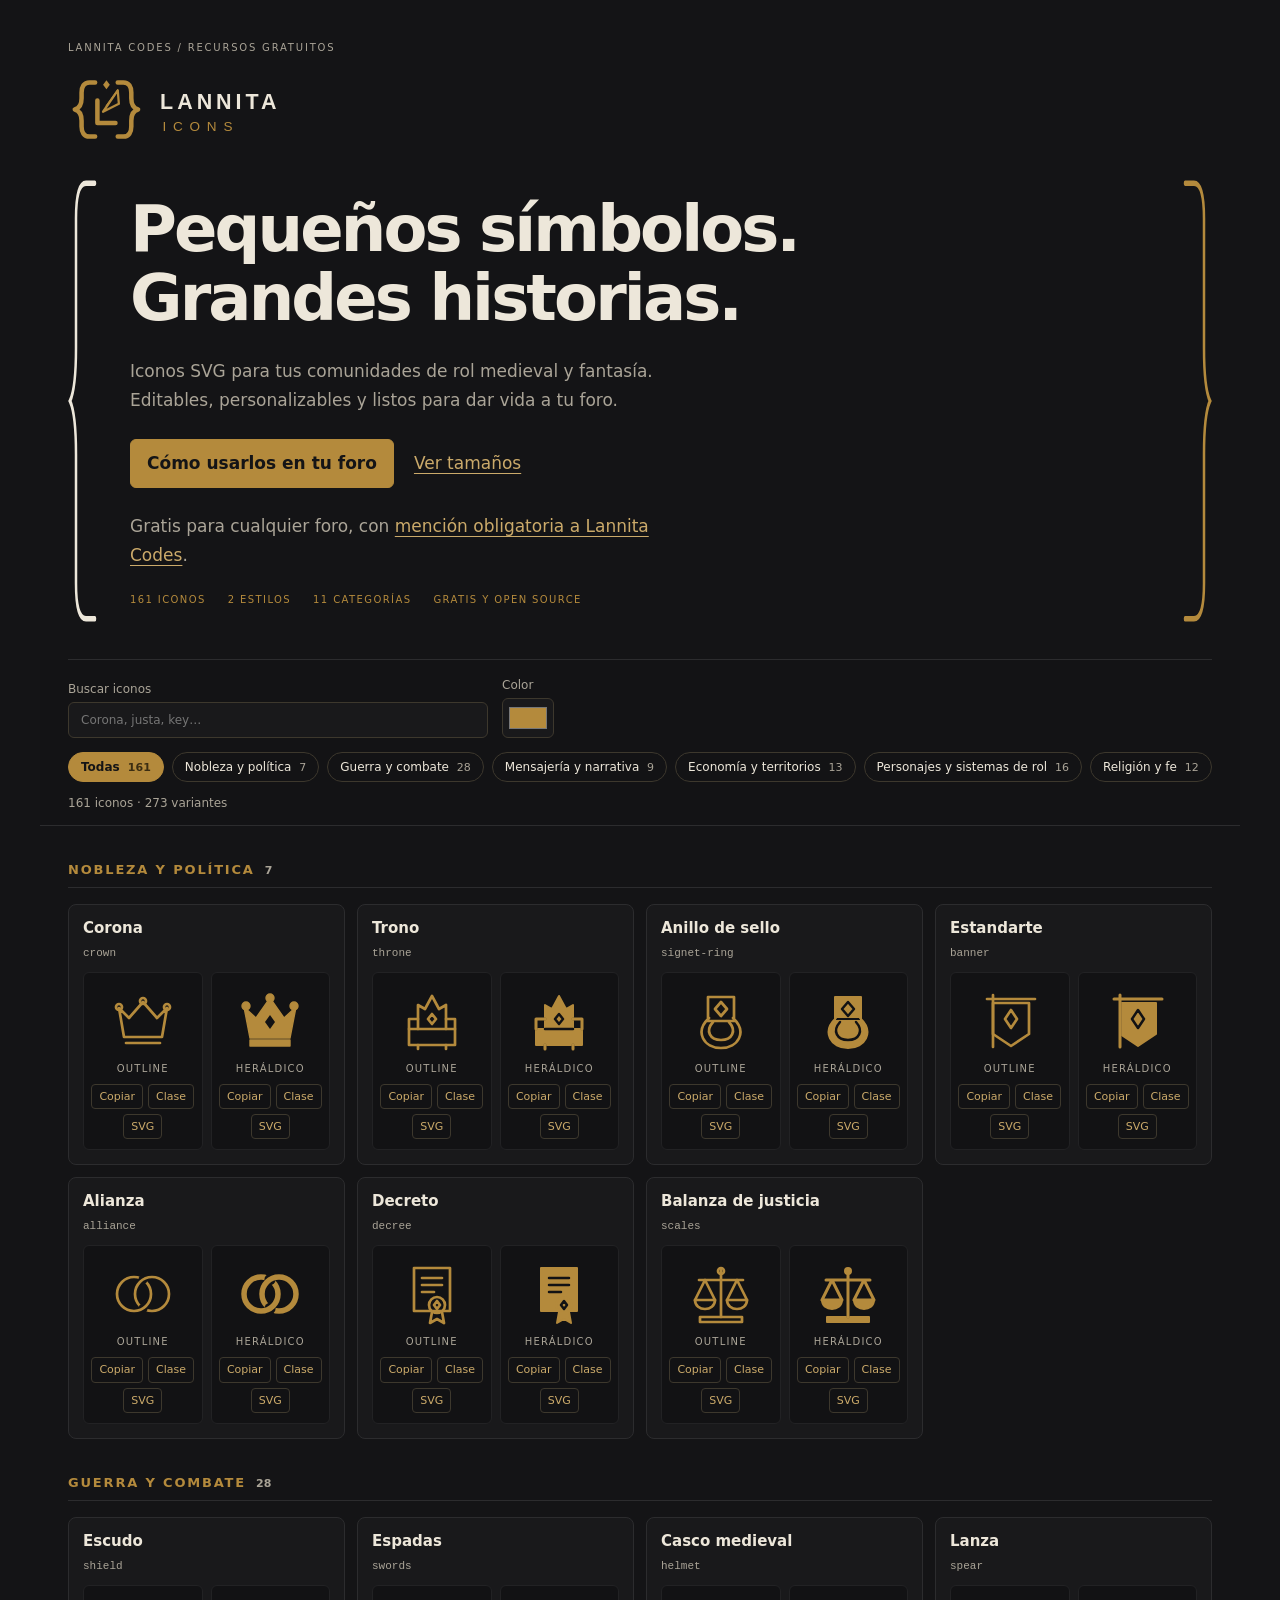
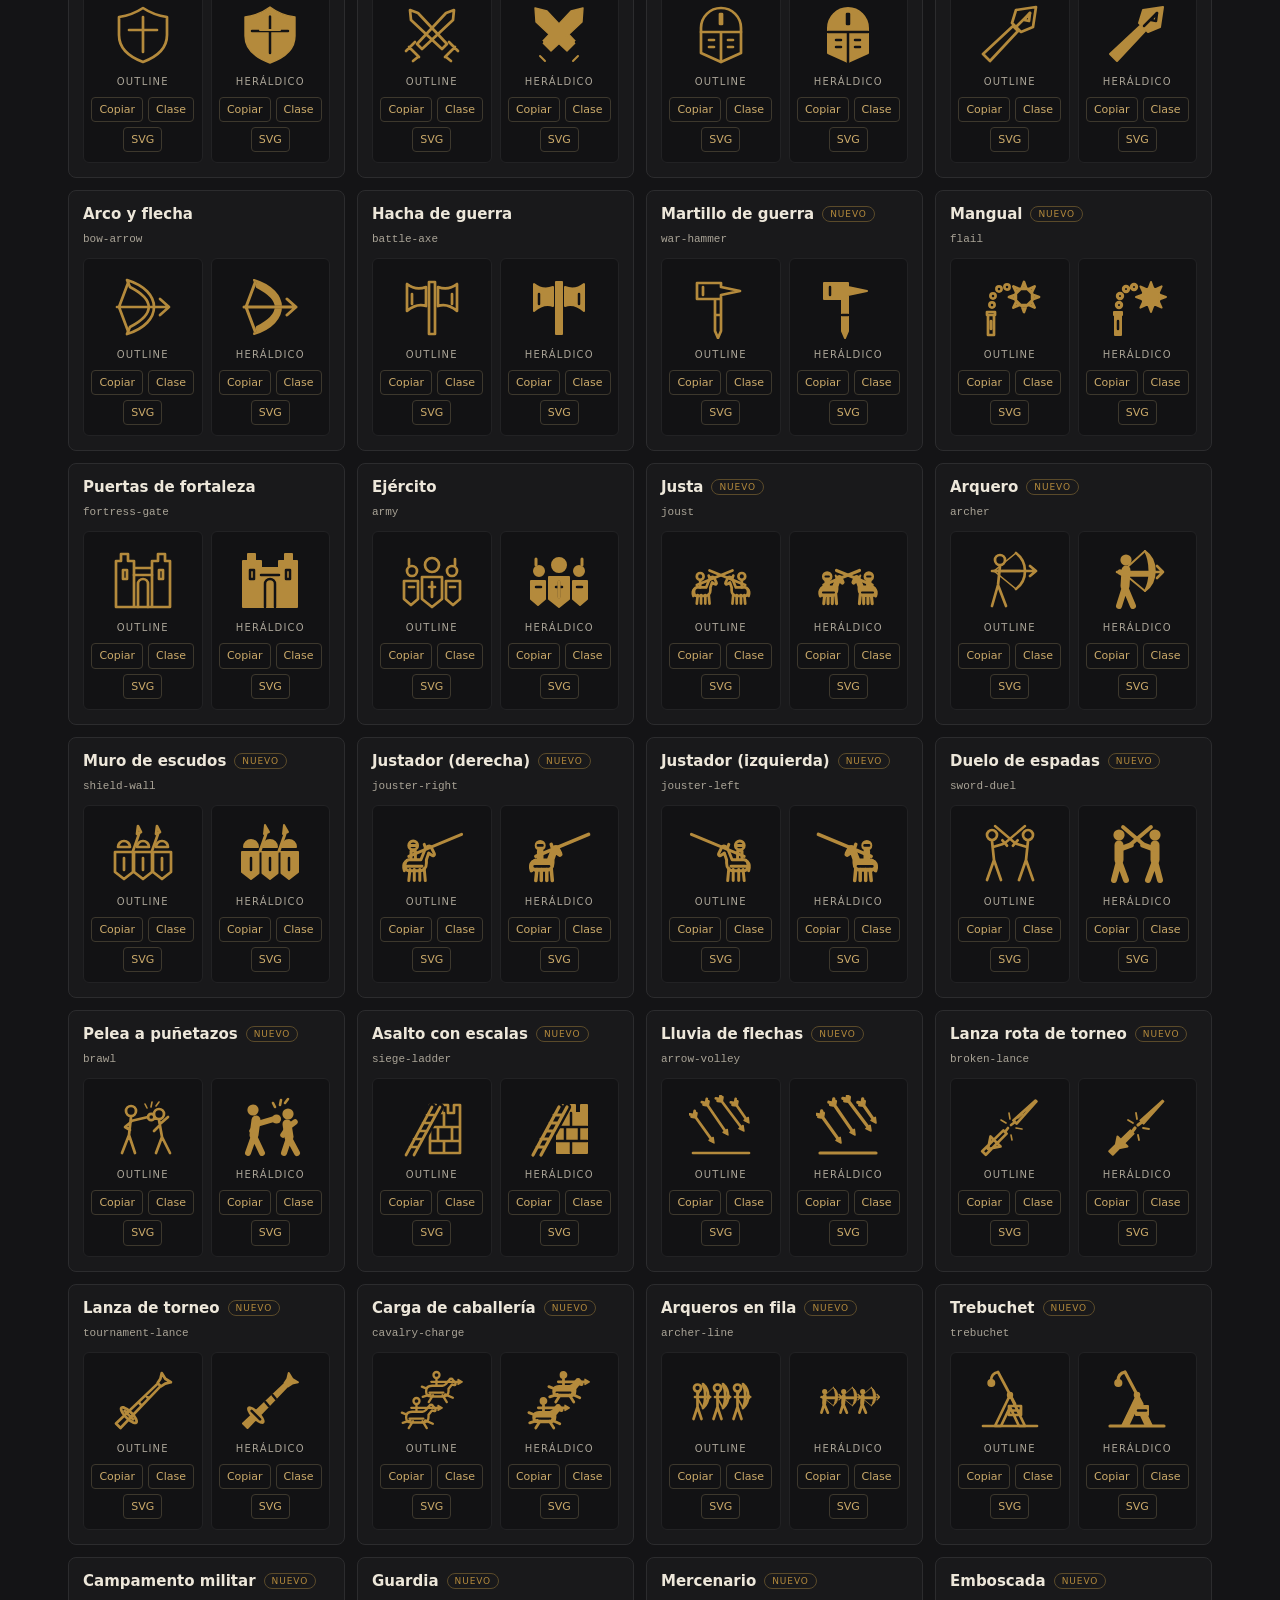
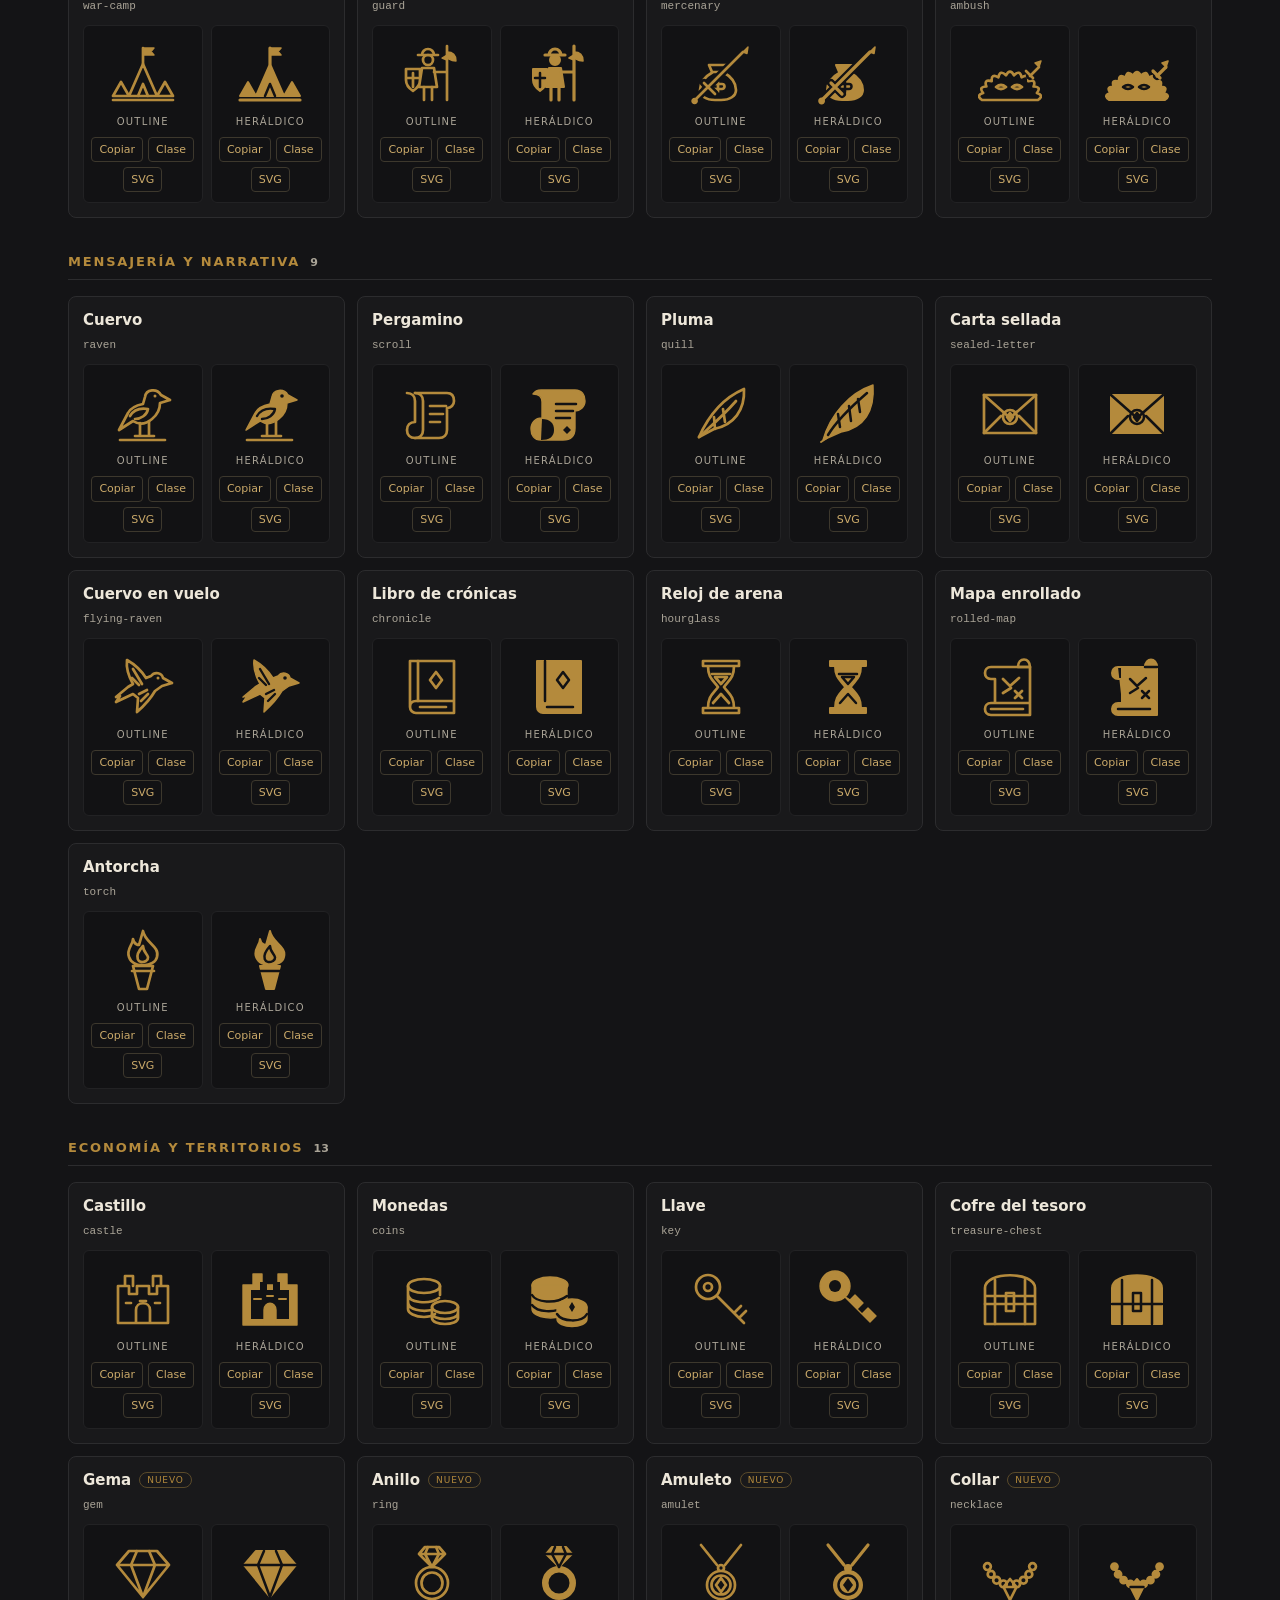
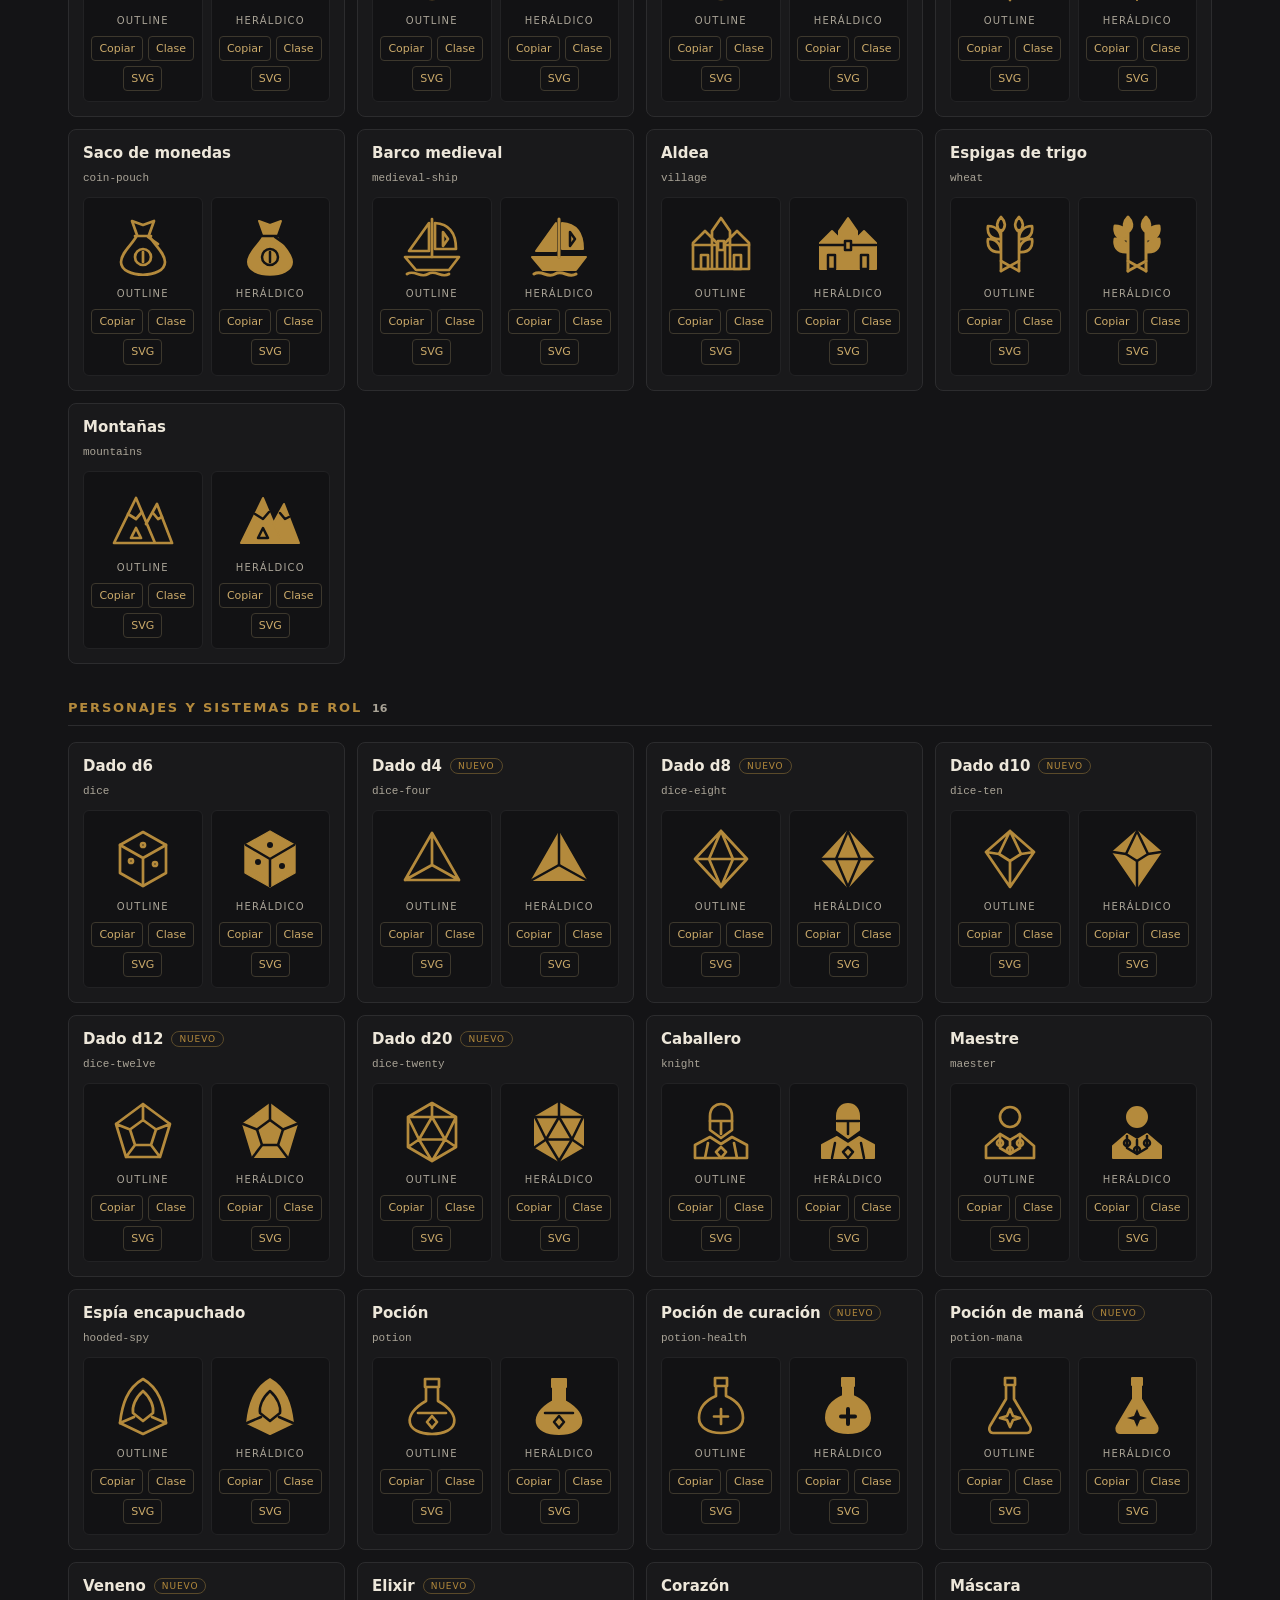
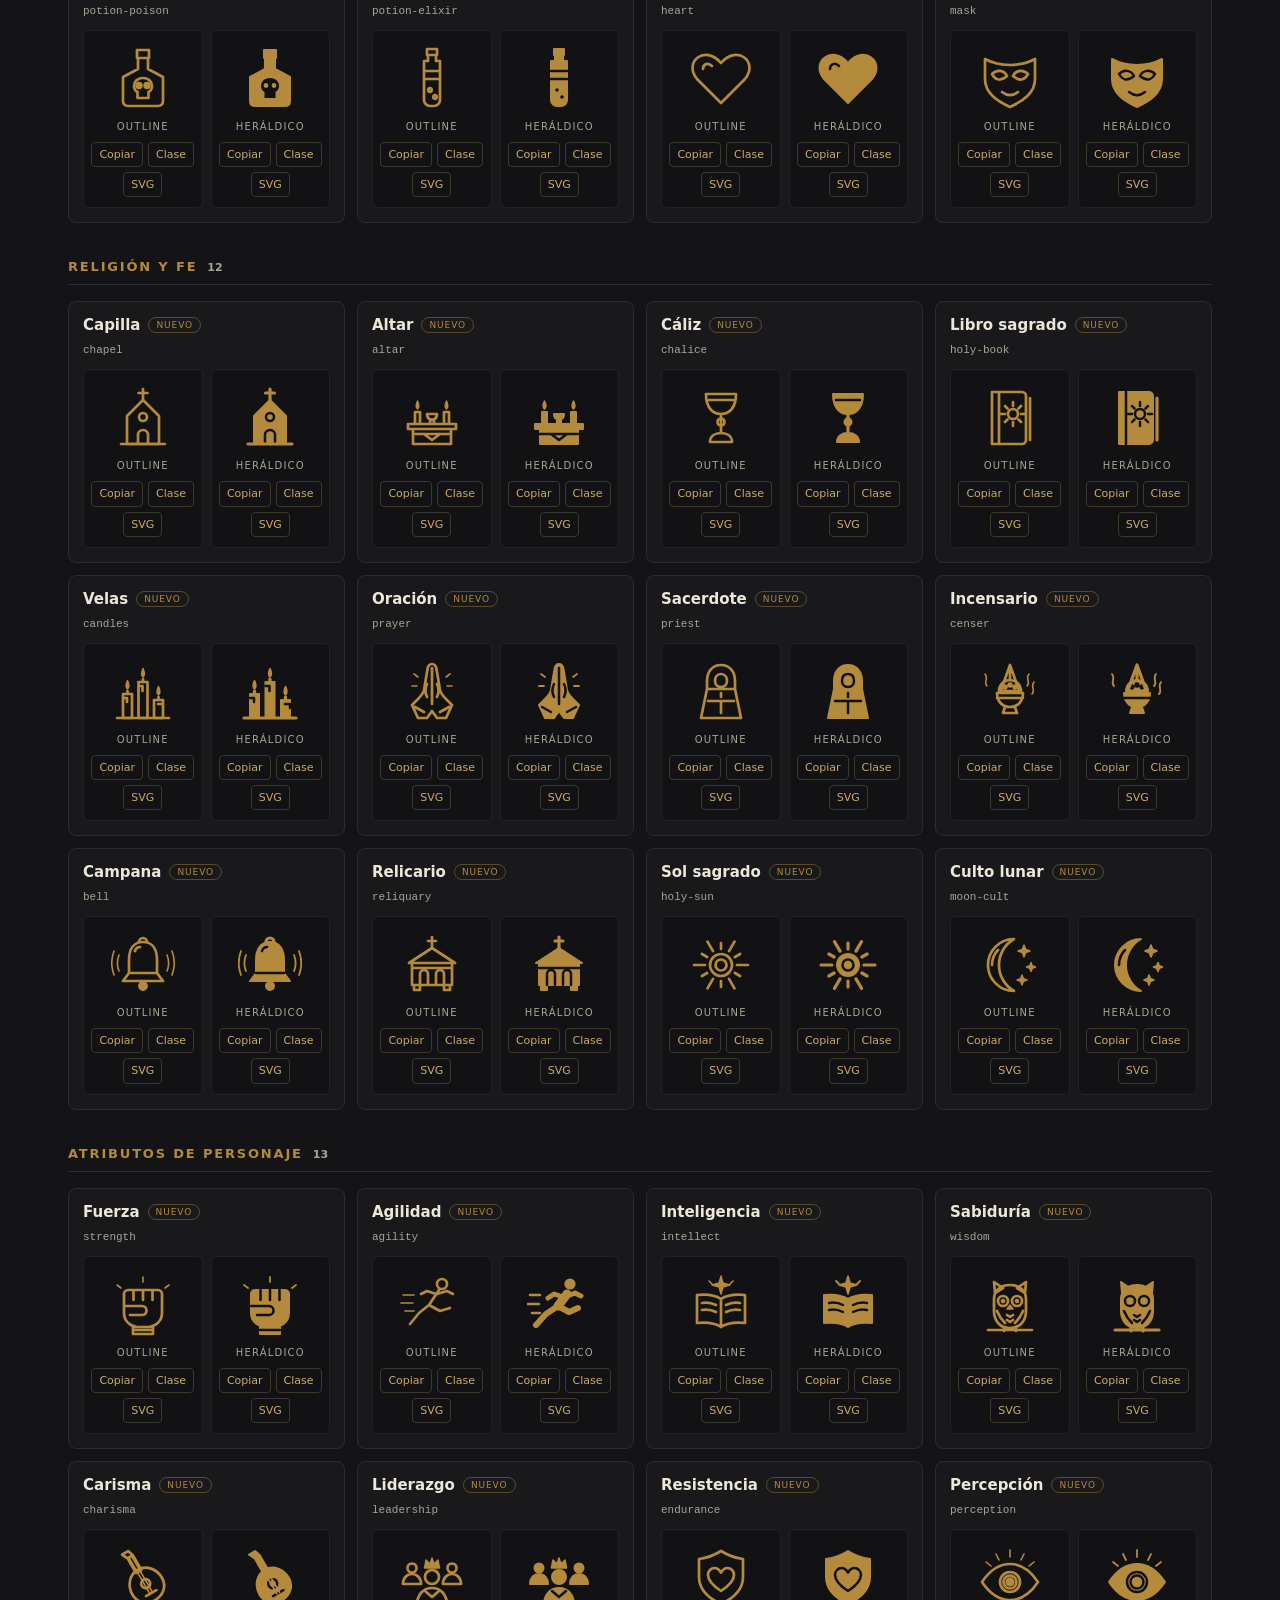
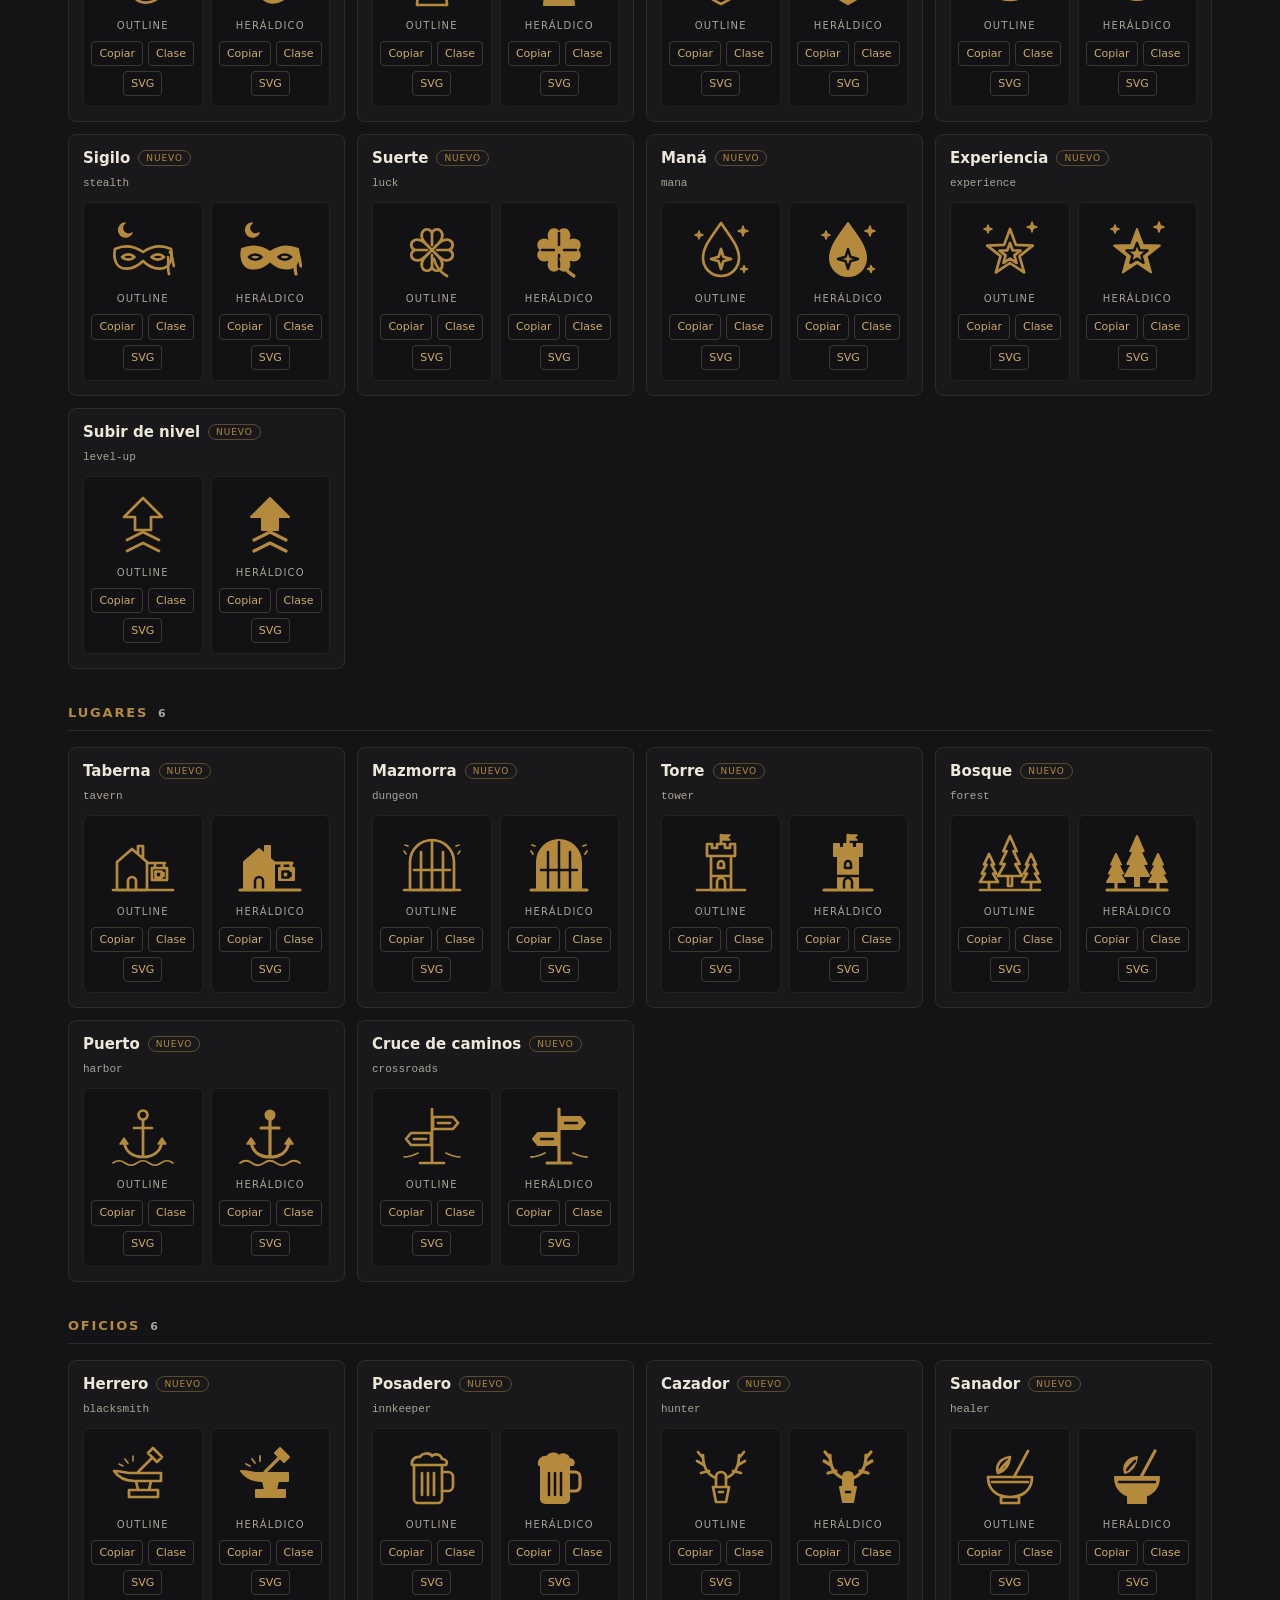
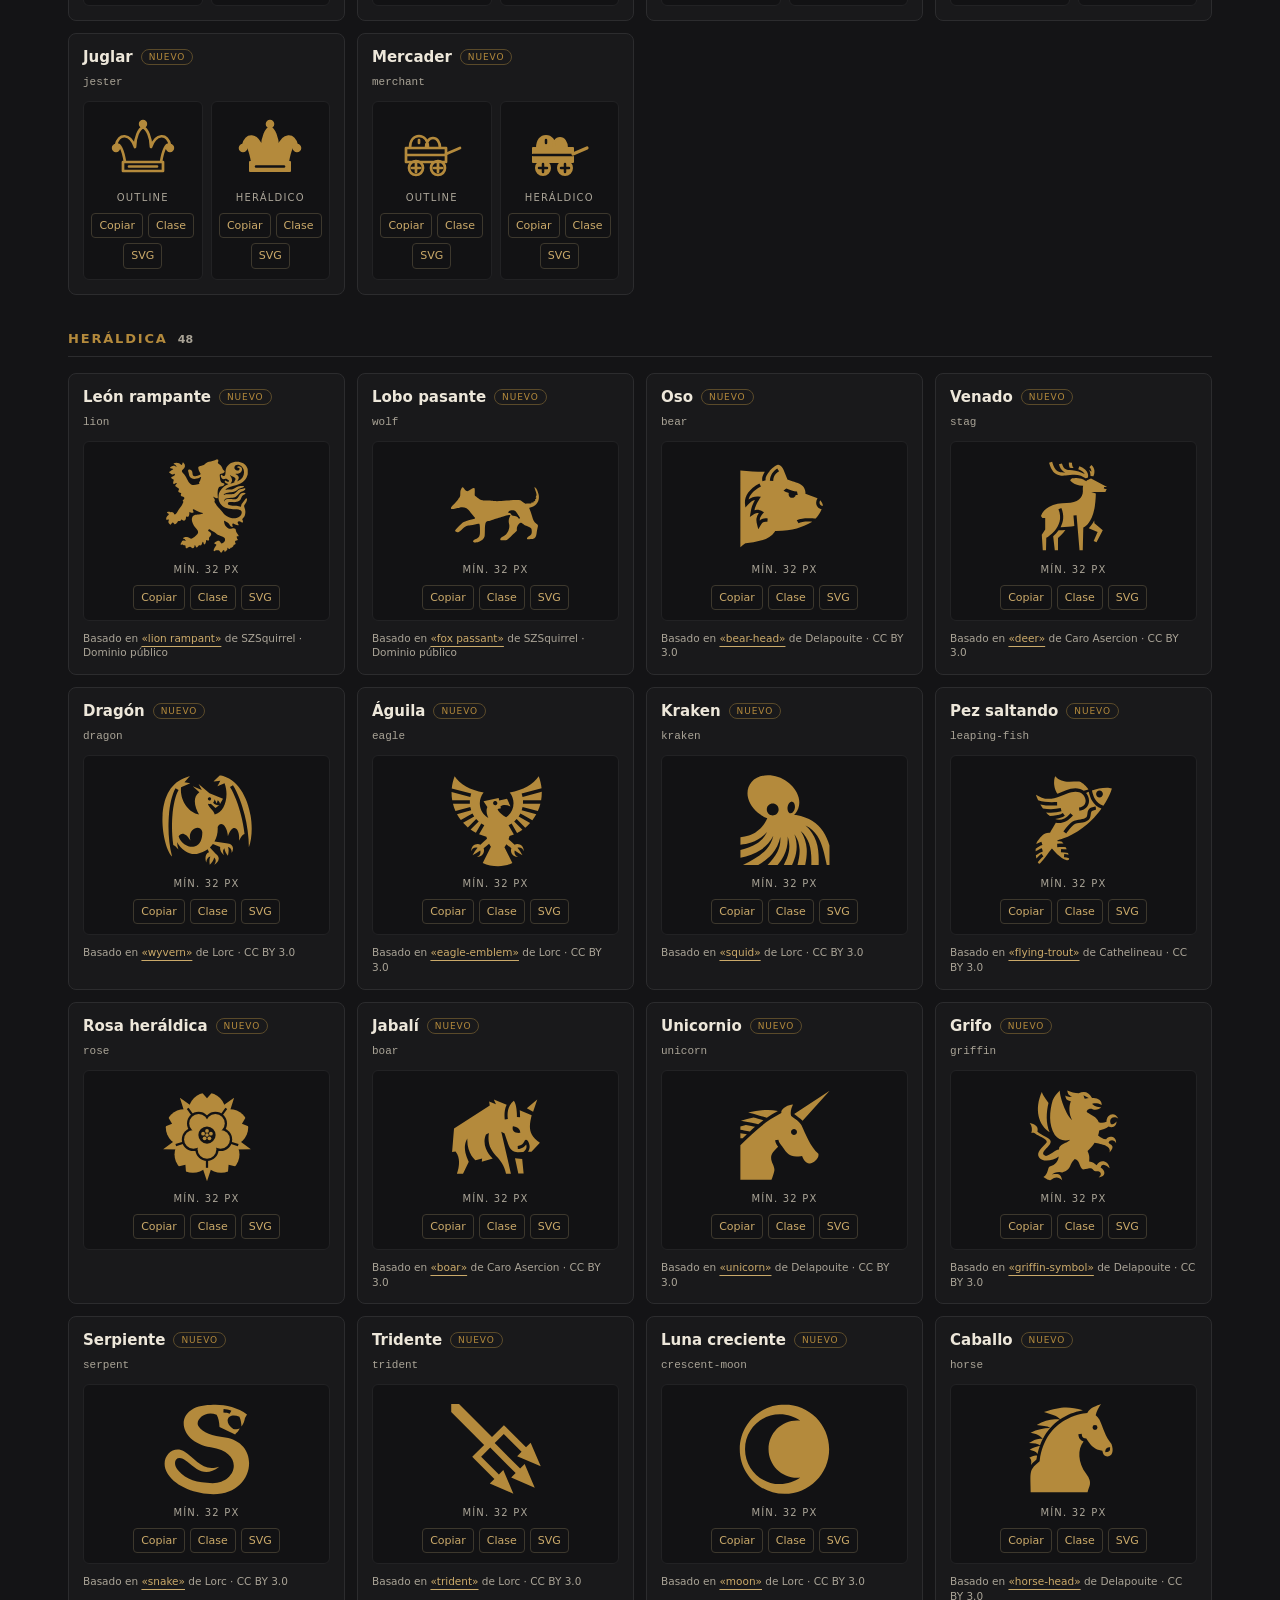
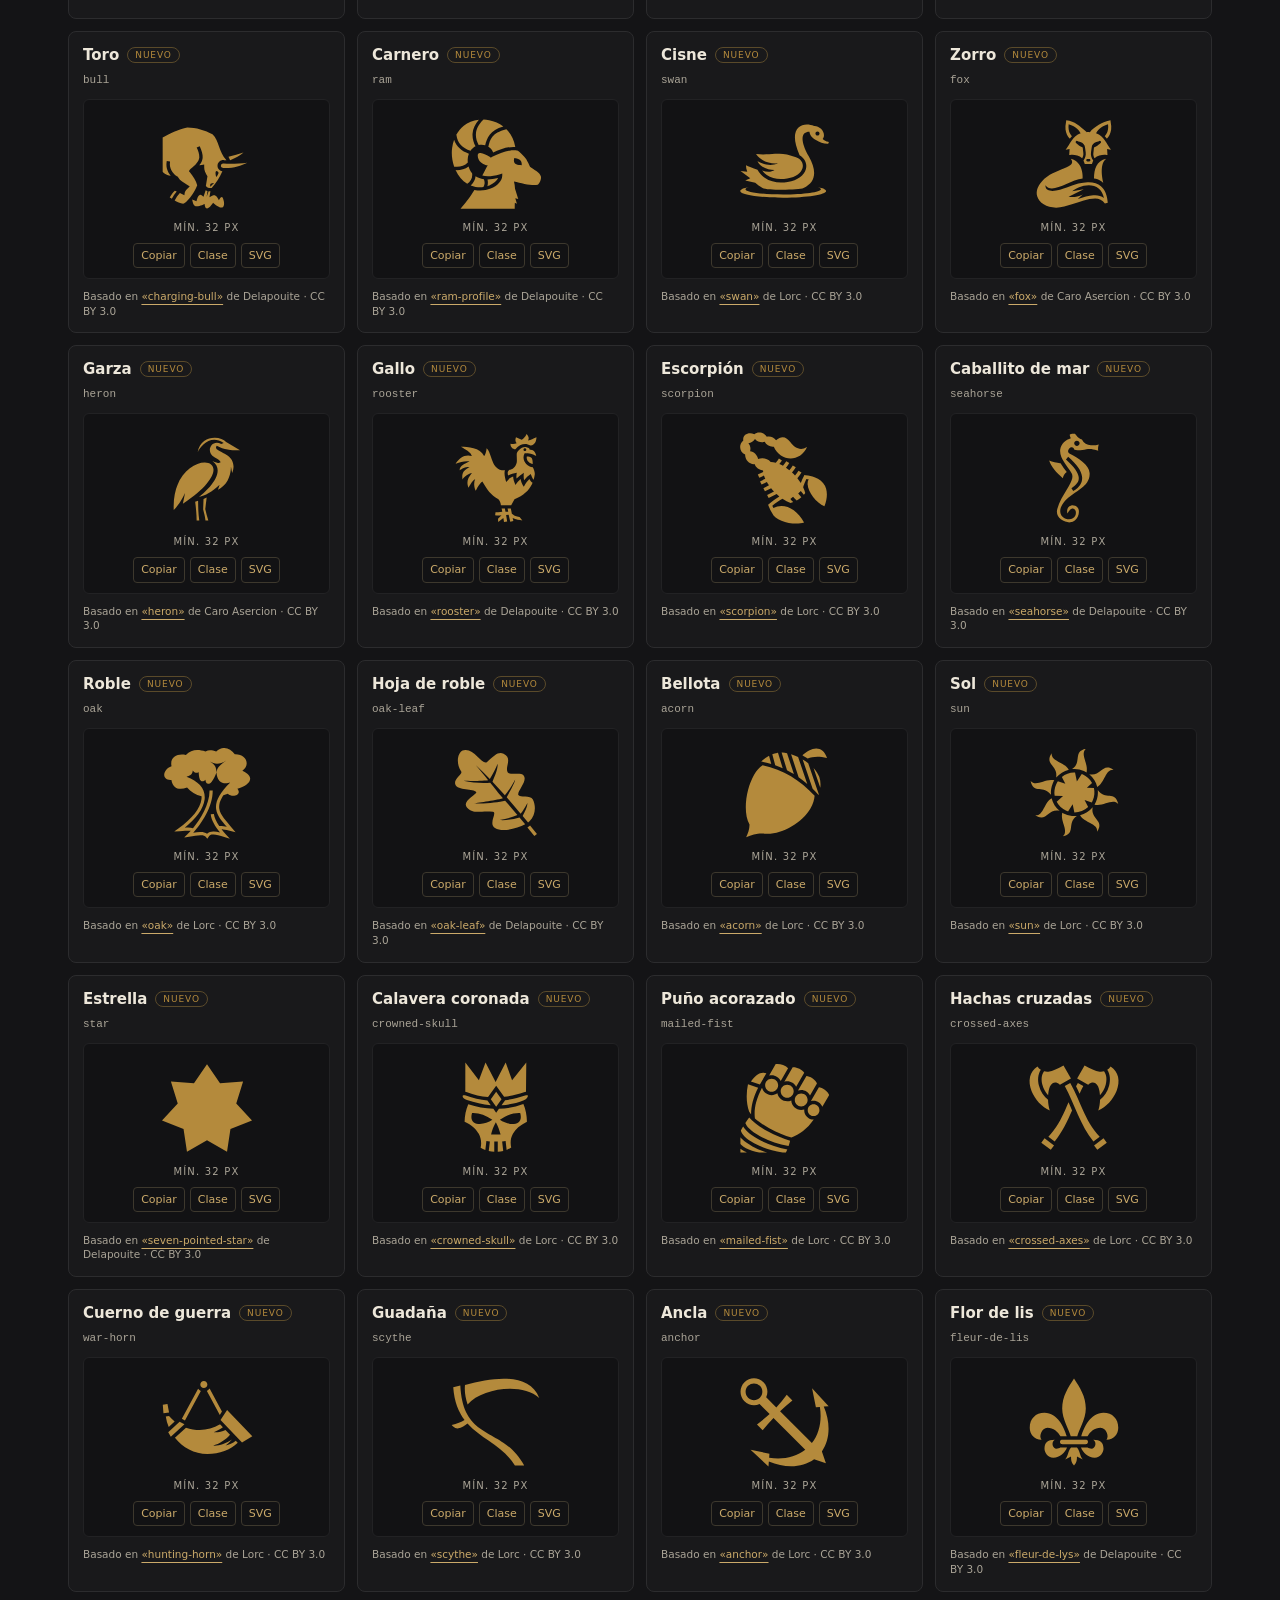
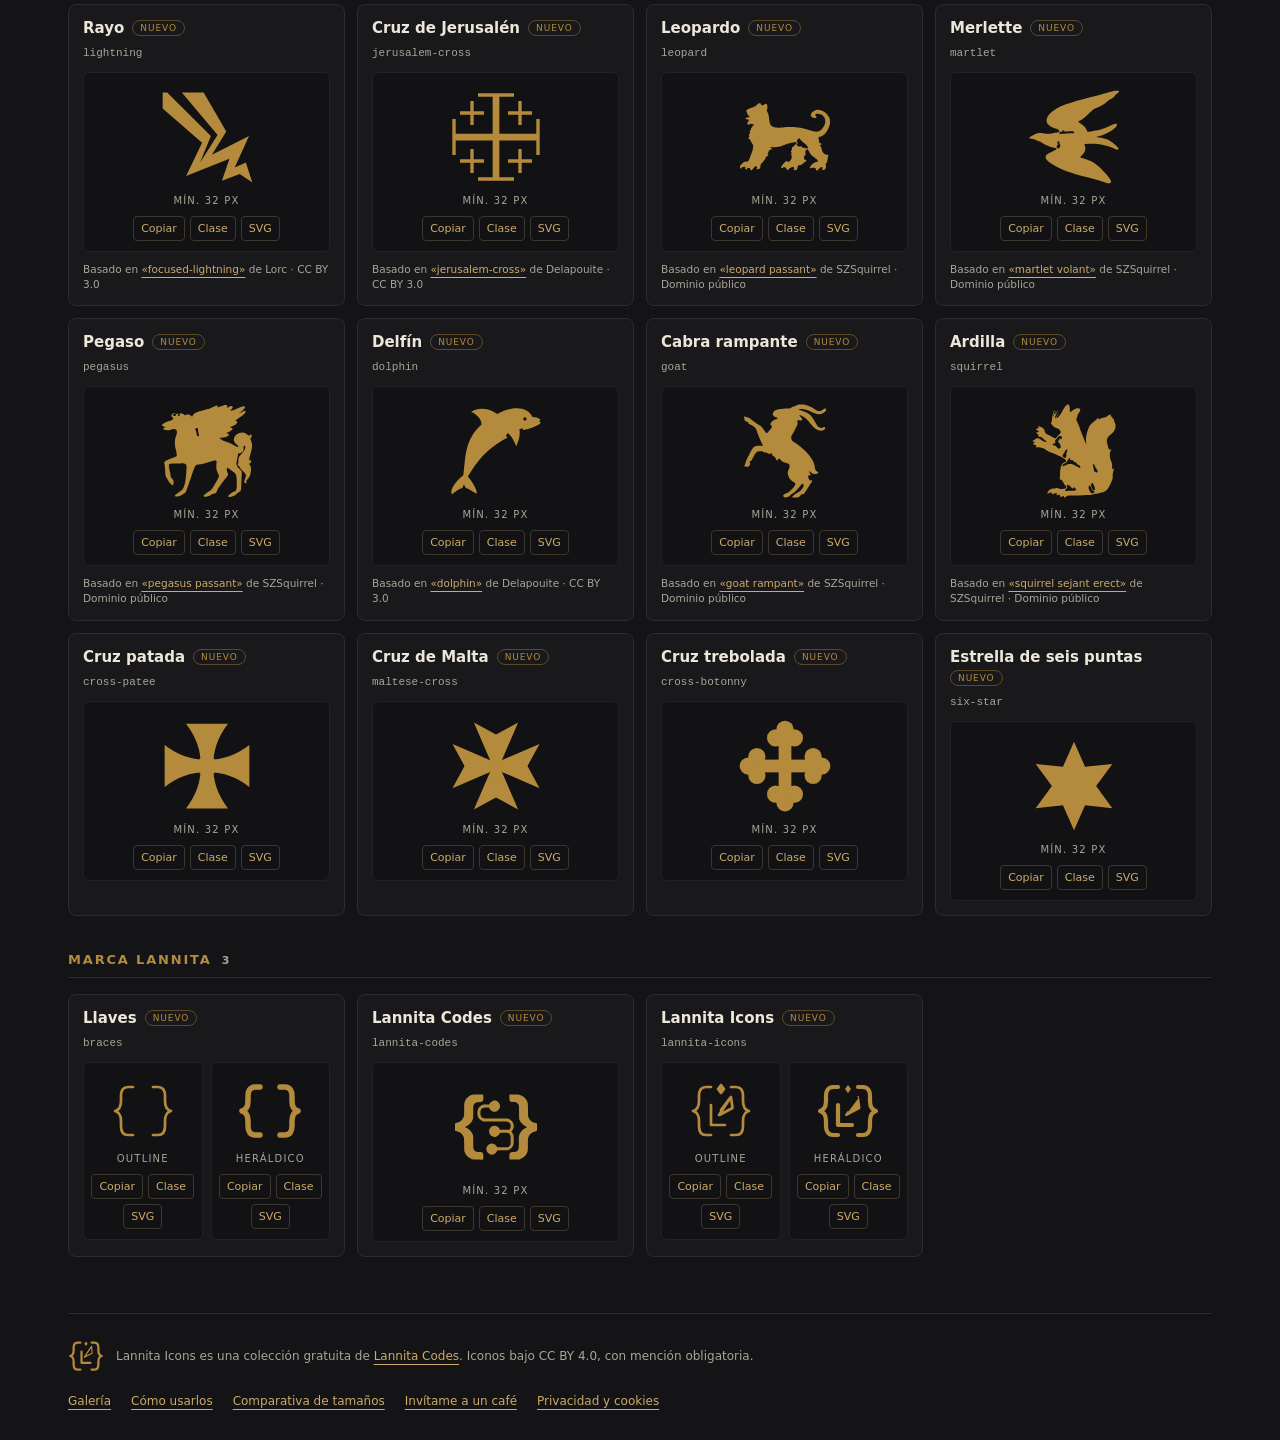
==== commit 720600c3: "Icono de Lannita Codes fiel al logo (llaves y circuito), una sola variante Co-Authored-By: Claude So" ====
--- a/index.html
+++ b/index.html
@@ -10,7 +10,7 @@
 <div class="toolbar"><div class="controls"><label class="search">Buscar iconos<input id="search" type="search" placeholder="Corona, justa, key…" autocomplete="off"></label>
 <label class="color">Color<input id="color" type="color" value="#b48a3c"></label></div>
 <div class="chips" role="group" aria-label="Filtrar por categoría"><button type="button" class="chip" data-category="" aria-pressed="true">Todas <span>161</span></button><button type="button" class="chip" data-category="Nobleza y política" aria-pressed="false">Nobleza y política <span>7</span></button><button type="button" class="chip" data-category="Guerra y combate" aria-pressed="false">Guerra y combate <span>28</span></button><button type="button" class="chip" data-category="Mensajería y narrativa" aria-pressed="false">Mensajería y narrativa <span>9</span></button><button type="button" class="chip" data-category="Economía y territorios" aria-pressed="false">Economía y territorios <span>13</span></button><button type="button" class="chip" data-category="Personajes y sistemas de rol" aria-pressed="false">Personajes y sistemas de rol <span>16</span></button><button type="button" class="chip" data-category="Religión y fe" aria-pressed="false">Religión y fe <span>12</span></button><button type="button" class="chip" data-category="Atributos de personaje" aria-pressed="false">Atributos de personaje <span>13</span></button><button type="button" class="chip" data-category="Lugares" aria-pressed="false">Lugares <span>6</span></button><button type="button" class="chip" data-category="Oficios" aria-pressed="false">Oficios <span>6</span></button><button type="button" class="chip" data-category="Heráldica" aria-pressed="false">Heráldica <span>48</span></button><button type="button" class="chip" data-category="Marca Lannita" aria-pressed="false">Marca Lannita <span>3</span></button></div>
-<p id="count" role="status">161 iconos · 274 variantes</p></div>
+<p id="count" role="status">161 iconos · 273 variantes</p></div>
 <main id="galeria"><section class="category" data-category="Nobleza y política"><h2>Nobleza y política <span>7</span></h2><div class="grid"><article id="crown" data-search="crown corona nobleza y política" data-category="Nobleza y política" data-variants="2"><div class="card-head"><h3>Corona</h3><a class="name" href="#crown"><code>crown</code></a></div><div class="pair"><figure class="variant"><svg aria-hidden="true" focusable="false" xmlns="http://www.w3.org/2000/svg" width="64" height="64" viewBox="0 0 64 64" fill="none" stroke="currentColor" stroke-width="2.7" stroke-linecap="round" stroke-linejoin="round">
 <!-- Lannita Icons · Iconos de Lannita Codes (https://lannitacodes.tumblr.com/) · CC BY 4.0, mención obligatoria -->
 <path d="M8 19 18 29 32 13 46 29 56 19 51 48H13Z" /><path d="M15 54h34" /><circle cx="8" cy="18" r="3" /><circle cx="32" cy="12" r="3" /><circle cx="56" cy="18" r="3" />
@@ -821,13 +821,48 @@
 </svg><figcaption>Outline</figcaption><div class="actions"><button type="button" data-name="braces" data-style="outline" aria-label="Copiar HTML de Llaves, outline">Copiar</button><button type="button" data-class="li li-braces" aria-label="Copiar clase CSS de Llaves, outline">Clase</button><a href="./icons/outline/braces.svg" download="lannita-braces-outline.svg" aria-label="Descargar SVG de Llaves, outline">SVG</a></div></figure><figure class="variant"><svg aria-hidden="true" focusable="false" xmlns="http://www.w3.org/2000/svg" width="64" height="64" viewBox="0 0 64 64">
 <!-- Lannita Icons · Iconos de Lannita Codes (https://lannitacodes.tumblr.com/) · CC BY 4.0, mención obligatoria -->
 <defs><mask id="li-braces-heraldic-cut" maskUnits="userSpaceOnUse" x="0" y="0" width="64" height="64" style="mask-type:luminance"><rect width="64" height="64" fill="white"/></mask></defs><g fill="currentColor" stroke="currentColor" stroke-width="2" stroke-linecap="round" stroke-linejoin="round" mask="url(#li-braces-heraldic-cut)"><path d=""/></g><g fill="none" stroke="currentColor" stroke-width="5.5" stroke-linecap="round" stroke-linejoin="round"><path d="M22 8h-5c-5 0-7 4-7 9v5c0 6-2 9-6 10 4 1 6 4 6 10v5c0 5 2 9 7 9h5 M42 8h5c5 0 7 4 7 9v5c0 6 2 9 6 10-4 1-6 4-6 10v5c0 5-2 9-7 9h-5"/></g>
-</svg><figcaption>Heráldico</figcaption><div class="actions"><button type="button" data-name="braces" data-style="heraldic" aria-label="Copiar HTML de Llaves, heráldico">Copiar</button><button type="button" data-class="li li-heraldic li-braces" aria-label="Copiar clase CSS de Llaves, heráldico">Clase</button><a href="./icons/heraldic/braces.svg" download="lannita-braces-heraldic.svg" aria-label="Descargar SVG de Llaves, heráldico">SVG</a></div></figure></div></article><article id="lannita-codes" data-search="lannita-codes lannita codes marca lannita" data-category="Marca Lannita" data-variants="2"><div class="card-head"><h3>Lannita Codes</h3><span class="badge">Nuevo</span><a class="name" href="#lannita-codes"><code>lannita-codes</code></a></div><div class="pair"><figure class="variant"><svg aria-hidden="true" focusable="false" xmlns="http://www.w3.org/2000/svg" width="64" height="64" viewBox="0 0 64 64">
-<!-- Lannita Icons · Iconos de Lannita Codes (https://lannitacodes.tumblr.com/) · CC BY 4.0, mención obligatoria -->
-<g fill="none" stroke="currentColor" stroke-width="2.7" stroke-linecap="round" stroke-linejoin="round"><path d="M36.8 19a3.2 3.2 0 1 0 6.4 0a3.2 3.2 0 1 0-6.4 0Z M28.8 32a3.2 3.2 0 1 0 6.4 0a3.2 3.2 0 1 0-6.4 0Z M20.8 45a3.2 3.2 0 1 0 6.4 0a3.2 3.2 0 1 0-6.4 0Z"/><path d="M22 8h-5c-5 0-7 4-7 9v5c0 6-2 9-6 10 4 1 6 4 6 10v5c0 5 2 9 7 9h5 M42 8h5c5 0 7 4 7 9v5c0 6 2 9 6 10-4 1-6 4-6 10v5c0 5-2 9-7 9h-5 M37 19H30Q24 19 24 25.5T30 32 36 38.5Q36 45 30 45H27"/></g>
-</svg><figcaption>Outline</figcaption><div class="actions"><button type="button" data-name="lannita-codes" data-style="outline" aria-label="Copiar HTML de Lannita Codes, outline">Copiar</button><button type="button" data-class="li li-lannita-codes" aria-label="Copiar clase CSS de Lannita Codes, outline">Clase</button><a href="./icons/outline/lannita-codes.svg" download="lannita-lannita-codes-outline.svg" aria-label="Descargar SVG de Lannita Codes, outline">SVG</a></div></figure><figure class="variant"><svg aria-hidden="true" focusable="false" xmlns="http://www.w3.org/2000/svg" width="64" height="64" viewBox="0 0 64 64">
-<!-- Lannita Icons · Iconos de Lannita Codes (https://lannitacodes.tumblr.com/) · CC BY 4.0, mención obligatoria -->
-<defs><mask id="li-lannita-codes-heraldic-cut" maskUnits="userSpaceOnUse" x="0" y="0" width="64" height="64" style="mask-type:luminance"><rect width="64" height="64" fill="white"/></mask></defs><g fill="currentColor" stroke="currentColor" stroke-width="2" stroke-linecap="round" stroke-linejoin="round" mask="url(#li-lannita-codes-heraldic-cut)"><path d="M36.8 19a3.2 3.2 0 1 0 6.4 0a3.2 3.2 0 1 0-6.4 0Z M28.8 32a3.2 3.2 0 1 0 6.4 0a3.2 3.2 0 1 0-6.4 0Z M20.8 45a3.2 3.2 0 1 0 6.4 0a3.2 3.2 0 1 0-6.4 0Z"/></g><g fill="none" stroke="currentColor" stroke-width="3.6" stroke-linecap="round" stroke-linejoin="round"><path d="M22 8h-5c-5 0-7 4-7 9v5c0 6-2 9-6 10 4 1 6 4 6 10v5c0 5 2 9 7 9h5 M42 8h5c5 0 7 4 7 9v5c0 6 2 9 6 10-4 1-6 4-6 10v5c0 5-2 9-7 9h-5 M37 19H30Q24 19 24 25.5T30 32 36 38.5Q36 45 30 45H27"/></g>
-</svg><figcaption>Heráldico</figcaption><div class="actions"><button type="button" data-name="lannita-codes" data-style="heraldic" aria-label="Copiar HTML de Lannita Codes, heráldico">Copiar</button><button type="button" data-class="li li-heraldic li-lannita-codes" aria-label="Copiar clase CSS de Lannita Codes, heráldico">Clase</button><a href="./icons/heraldic/lannita-codes.svg" download="lannita-lannita-codes-heraldic.svg" aria-label="Descargar SVG de Lannita Codes, heráldico">SVG</a></div></figure></div></article><article id="lannita-icons" data-search="lannita-icons lannita icons marca lannita" data-category="Marca Lannita" data-variants="2"><div class="card-head"><h3>Lannita Icons</h3><span class="badge">Nuevo</span><a class="name" href="#lannita-icons"><code>lannita-icons</code></a></div><div class="pair"><figure class="variant"><svg aria-hidden="true" focusable="false" xmlns="http://www.w3.org/2000/svg" width="64" height="64" viewBox="0 0 64 64">
+</svg><figcaption>Heráldico</figcaption><div class="actions"><button type="button" data-name="braces" data-style="heraldic" aria-label="Copiar HTML de Llaves, heráldico">Copiar</button><button type="button" data-class="li li-heraldic li-braces" aria-label="Copiar clase CSS de Llaves, heráldico">Clase</button><a href="./icons/heraldic/braces.svg" download="lannita-braces-heraldic.svg" aria-label="Descargar SVG de Llaves, heráldico">SVG</a></div></figure></div></article><article id="lannita-codes" data-search="lannita-codes lannita codes marca lannita" data-category="Marca Lannita" data-variants="1"><div class="card-head"><h3>Lannita Codes</h3><span class="badge">Nuevo</span><a class="name" href="#lannita-codes"><code>lannita-codes</code></a></div><div class="pair single"><figure class="variant"><svg aria-hidden="true" focusable="false" xmlns="http://www.w3.org/2000/svg" width="64" height="64" viewBox="0 0 64 64">
+<!-- Lannita Icons · Iconos de Lannita Codes (https://lannitacodes.tumblr.com/) · CC BY 4.0, mención obligatoria. Icono de marca de Lannita Codes (llaves y circuito), diseño propio de Lannita Codes: silueta de un solo color en currentColor y escala 64×64. -->
+<g fill="currentColor" stroke="none" transform="translate(2 62) scale(0.004847 -0.004847)"><path d="M3060 10649 c-613 -114 -1102 -604 -1232 -1234 -7 -30 -13 -366 -17
+-850 -7 -800 -7 -800 -33 -896 -145 -534 -515 -848 -1109 -944 -47 -7 -87 -39
+-105 -81 -20 -49 -20 -889 0 -938 26 -62 53 -75 235 -106 408 -72 776 -366
+921 -736 88 -225 83 -167 90 -1069 7 -878 4 -824 71 -1040 126 -409 516 -809
+939 -965 220 -81 236 -83 911 -87 672 -5 659 -6 699 59 20 32 20 45 18 368 -3
+392 -4 395 -122 509 -108 103 -115 105 -431 111 -270 6 -270 6 -365 38 -263
+87 -394 238 -451 520 -18 87 -19 147 -19 835 0 810 0 799 -61 987 -126 382
+-528 800 -939 975 -144 62 -144 69 3 138 438 208 803 593 931 982 62 188 59
+149 66 1025 7 909 1 845 90 1026 61 126 130 194 253 253 143 69 212 81 467 81
+304 0 371 19 483 139 94 100 92 89 95 478 4 379 3 385 -61 423 -49 30 -1165
+29 -1327 -1z M8102 10650 c-73 -45 -73 -47 -70 -410 3 -376 6 -387 114 -500
+101 -106 123 -112 428 -126 284 -13 317 -19 441 -81 139 -70 210 -142 275
+-279 67 -142 64 -93 70 -1029 7 -919 5 -881 63 -1050 123 -358 476 -722 893
+-921 73 -35 135 -67 138 -72 10 -16 -12 -30 -147 -95 -497 -238 -862 -670
+-953 -1128 -15 -72 -18 -192 -23 -869 -8 -878 -4 -828 -83 -990 -57 -117 -151
+-211 -268 -268 -135 -66 -177 -74 -425 -81 -258 -8 -291 -17 -396 -117 -123
+-118 -129 -141 -129 -527 0 -322 3 -347 53 -380 44 -29 1148 -26 1284 4 517
+112 981 522 1141 1009 67 201 64 168 72 1045 8 863 6 834 63 1000 156 453 556
+771 1043 830 62 8 108 34 134 77 31 51 31 915 0 966 -25 40 -75 72 -115 72
+-46 0 -160 27 -265 61 -447 146 -715 436 -826 894 -24 100 -24 100 -24 830 0
+721 -4 825 -35 966 -124 563 -600 1030 -1183 1161 -148 33 -1218 40 -1270 8z
+M5835 9816 c-228 -52 -431 -220 -549 -453 -42 -85 -23 -81 -436 -86 -331 -4
+-372 -6 -442 -25 -398 -108 -700 -435 -763 -825 -18 -110 -20 -486 -4 -603 58
+-420 398 -779 822 -869 58 -13 302 -15 1615 -15 1358 0 1558 -2 1636 -16 211
+-37 348 -130 427 -289 131 -266 70 -650 -129 -802 -70 -53 -107 -60 -220 -38
+-86 17 -150 19 -552 21 -250 0 -467 4 -483 9 -22 6 -37 26 -74 98 -61 118
+-199 265 -317 338 -235 145 -540 141 -758 -9 -411 -283 -500 -769 -207 -1130
+207 -255 521 -356 819 -263 182 57 411 271 490 457 34 79 -1 74 531 74 477 0
+477 0 565 -26 175 -50 267 -121 335 -259 67 -136 71 -174 67 -737 -3 -493 -3
+-493 -34 -581 -76 -212 -190 -315 -410 -368 -102 -25 -96 -25 -882 -21 -599 2
+-530 -12 -621 132 -253 401 -752 504 -1095 225 -407 -332 -416 -846 -21 -1188
+126 -109 324 -187 473 -187 270 1 556 198 693 477 47 95 53 103 87 112 23 6
+289 10 682 10 688 -1 697 -1 841 49 339 118 611 424 686 772 28 129 27 1095
+-1 1215 -41 178 -116 321 -236 450 -76 82 -76 88 16 187 88 95 179 266 216
+403 31 116 31 404 0 517 -98 357 -373 639 -733 750 -74 23 -74 23 -1684 28
+-1610 5 -1610 5 -1690 28 -238 66 -368 194 -425 417 -35 136 -33 533 3 650 69
+221 187 335 414 397 79 22 662 41 729 24 19 -5 33 -25 59 -82 93 -204 286
+-387 475 -448 174 -57 298 -59 460 -7 197 63 414 271 494 471 152 383 -89 864
+-499 996 -99 32 -275 42 -370 20z"/></g>
+</svg><figcaption>Mín. 32 px</figcaption><div class="actions"><button type="button" data-name="lannita-codes" data-style="heraldic" aria-label="Copiar HTML de Lannita Codes, heráldico">Copiar</button><button type="button" data-class="li li-lannita-codes" aria-label="Copiar clase CSS de Lannita Codes, heráldico">Clase</button><a href="./icons/heraldic/lannita-codes.svg" download="lannita-lannita-codes-heraldic.svg" aria-label="Descargar SVG de Lannita Codes, heráldico">SVG</a></div></figure></div></article><article id="lannita-icons" data-search="lannita-icons lannita icons marca lannita" data-category="Marca Lannita" data-variants="2"><div class="card-head"><h3>Lannita Icons</h3><span class="badge">Nuevo</span><a class="name" href="#lannita-icons"><code>lannita-icons</code></a></div><div class="pair"><figure class="variant"><svg aria-hidden="true" focusable="false" xmlns="http://www.w3.org/2000/svg" width="64" height="64" viewBox="0 0 64 64">
 <!-- Lannita Icons · Iconos de Lannita Codes (https://lannitacodes.tumblr.com/) · CC BY 4.0, mención obligatoria -->
 <g fill="none" stroke="currentColor" stroke-width="2.7" stroke-linecap="round" stroke-linejoin="round"><path d="M30 36l12-18 1.5 11-13 7Z  M32 31l9-12"/><path d="M22 8h-5c-5 0-7 4-7 9v5c0 6-2 9-6 10 4 1 6 4 6 10v5c0 5 2 9 7 9h5 M42 8h5c5 0 7 4 7 9v5c0 6 2 9 6 10-4 1-6 4-6 10v5c0 5-2 9-7 9h-5 M22 46V26m0 20h14"/><path d="m32 6 3 4-3 4-3-4Z" fill="currentColor"/></g>
 </svg><figcaption>Outline</figcaption><div class="actions"><button type="button" data-name="lannita-icons" data-style="outline" aria-label="Copiar HTML de Lannita Icons, outline">Copiar</button><button type="button" data-class="li li-lannita-icons" aria-label="Copiar clase CSS de Lannita Icons, outline">Clase</button><a href="./icons/outline/lannita-icons.svg" download="lannita-lannita-icons-outline.svg" aria-label="Descargar SVG de Lannita Icons, outline">SVG</a></div></figure><figure class="variant"><svg aria-hidden="true" focusable="false" xmlns="http://www.w3.org/2000/svg" width="64" height="64" viewBox="0 0 64 64">
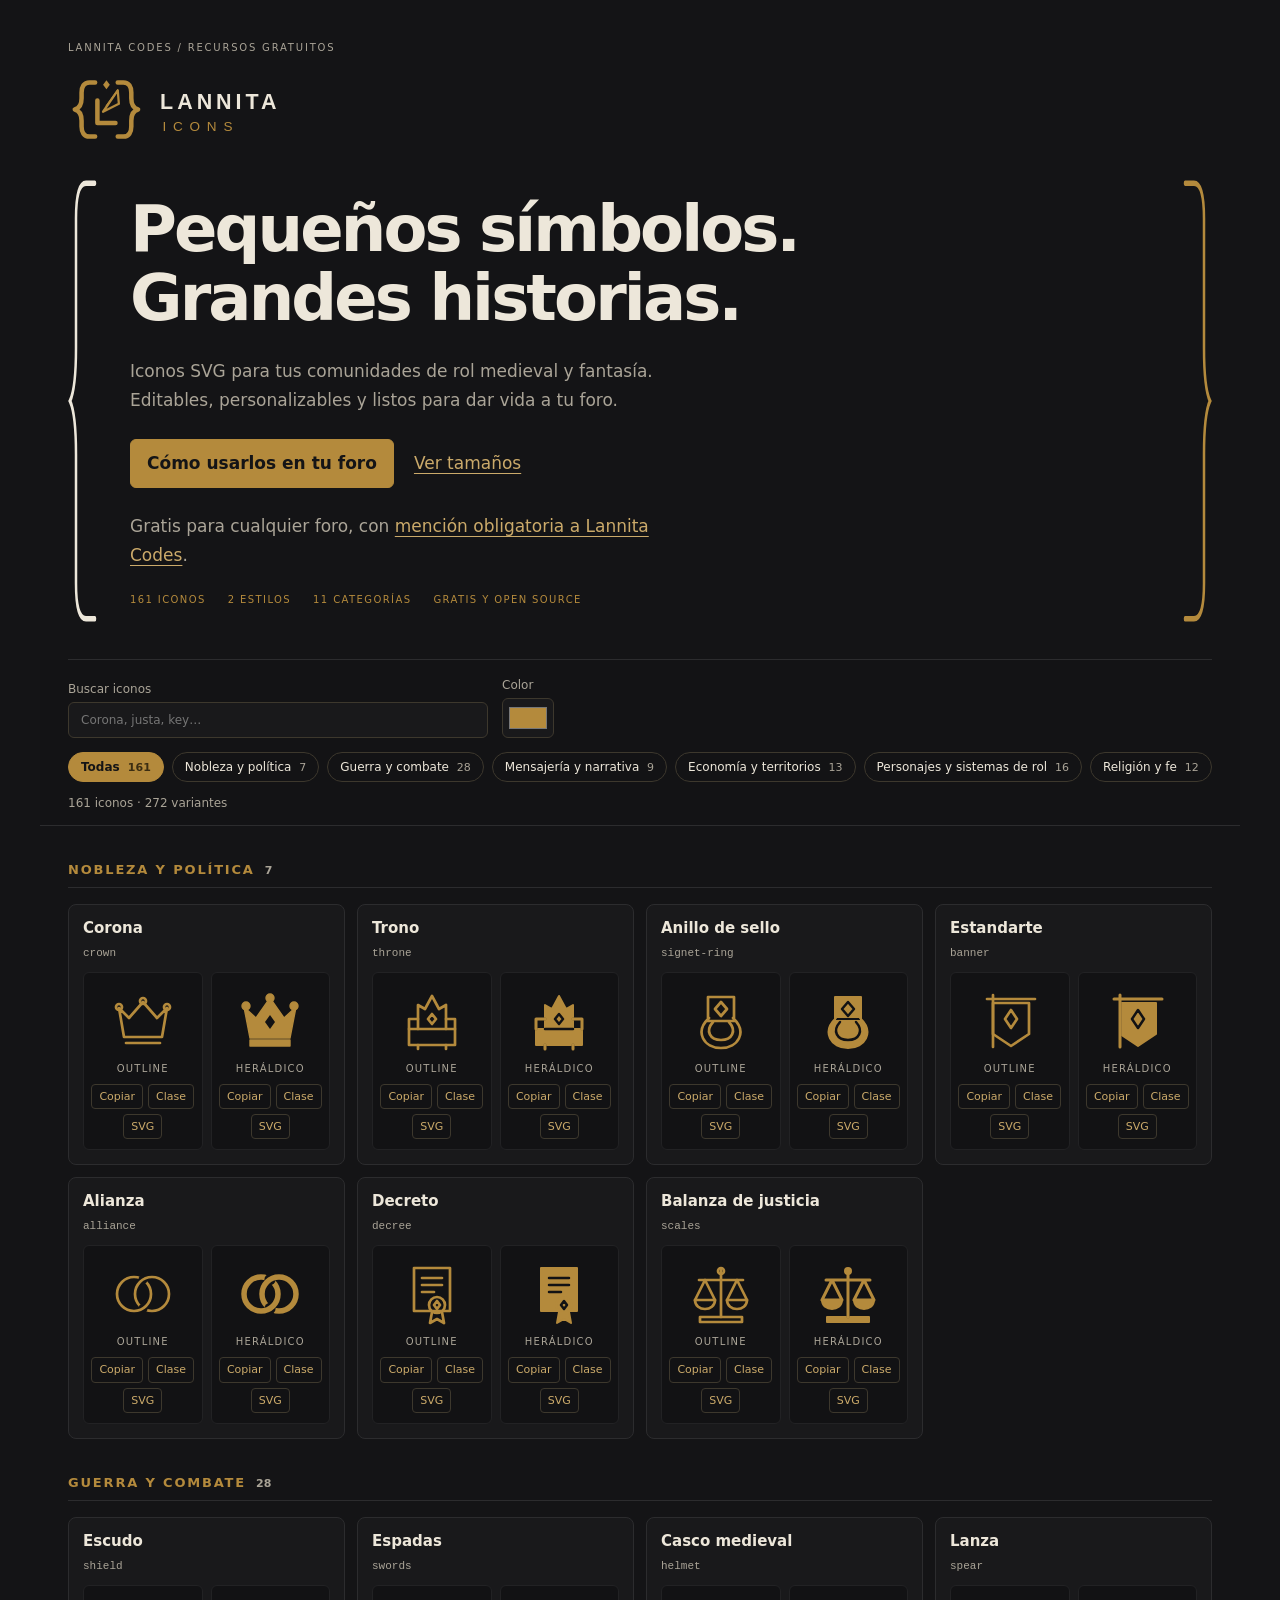
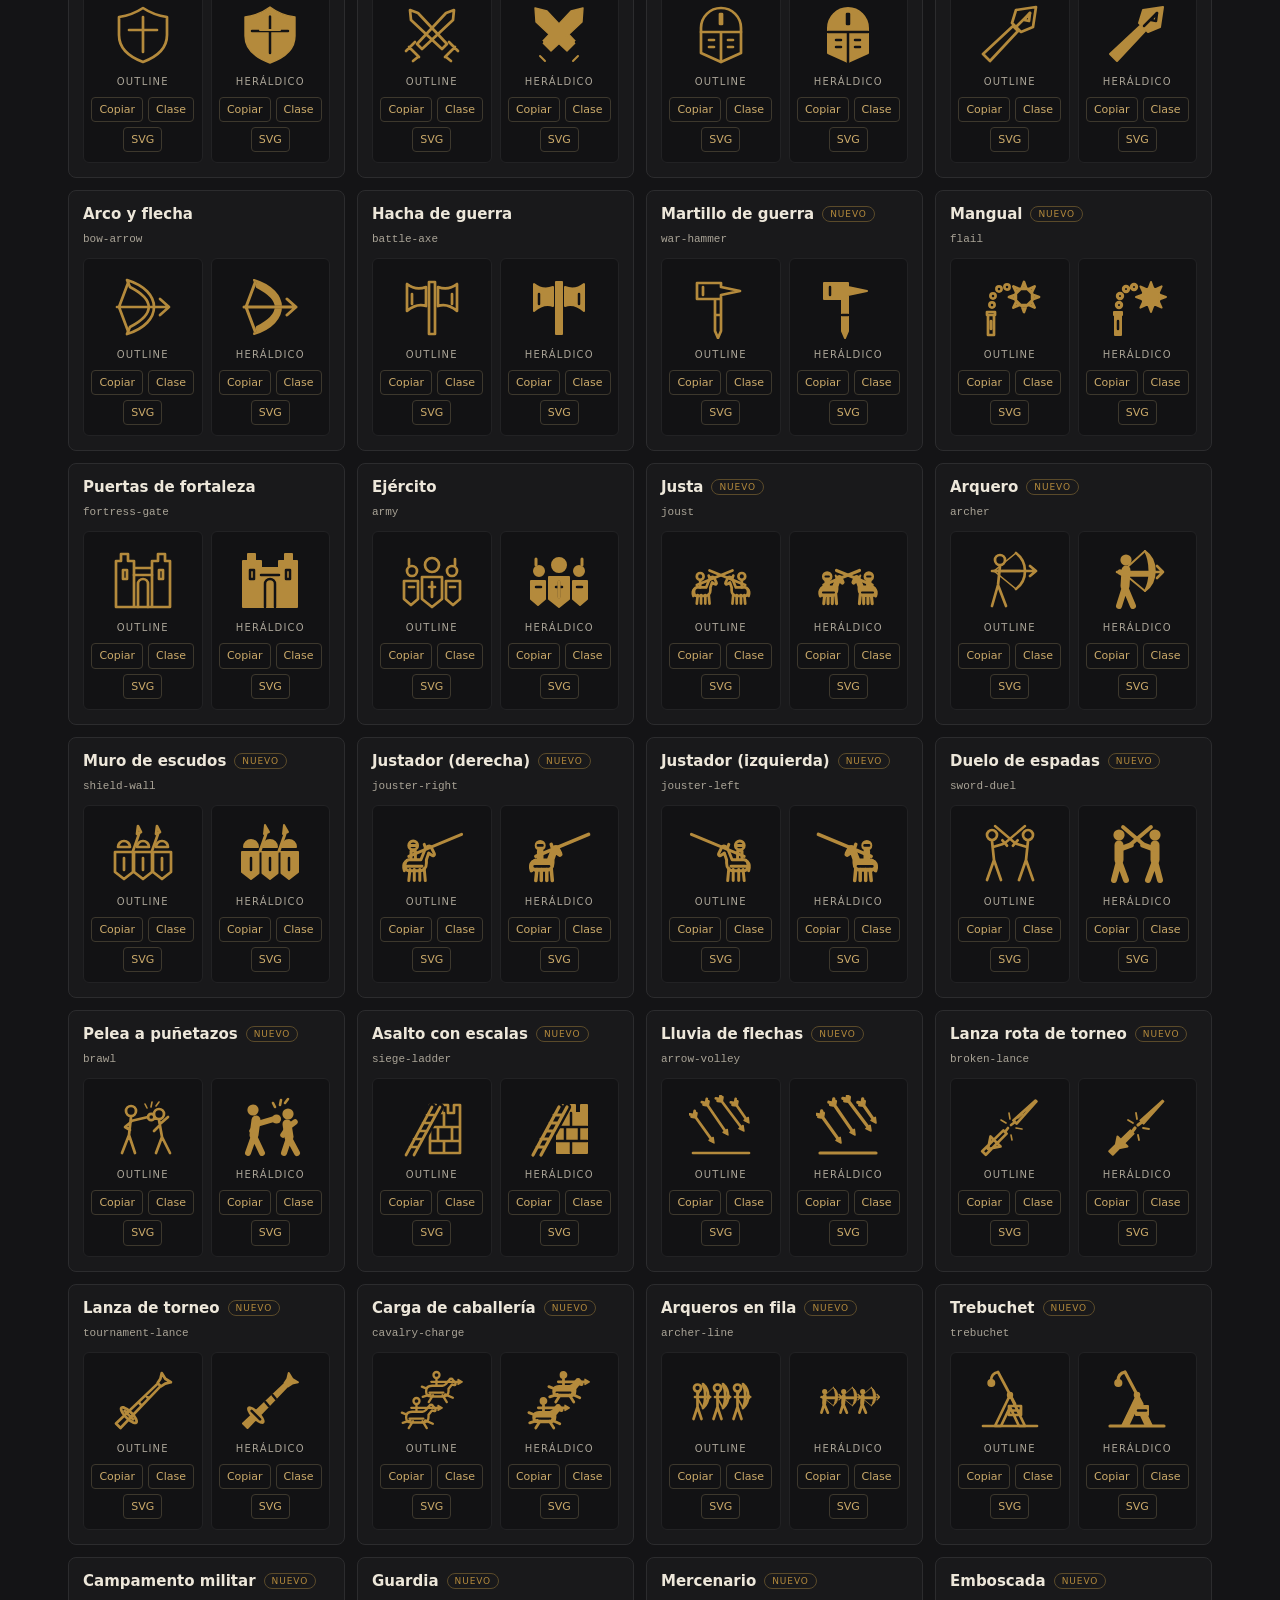
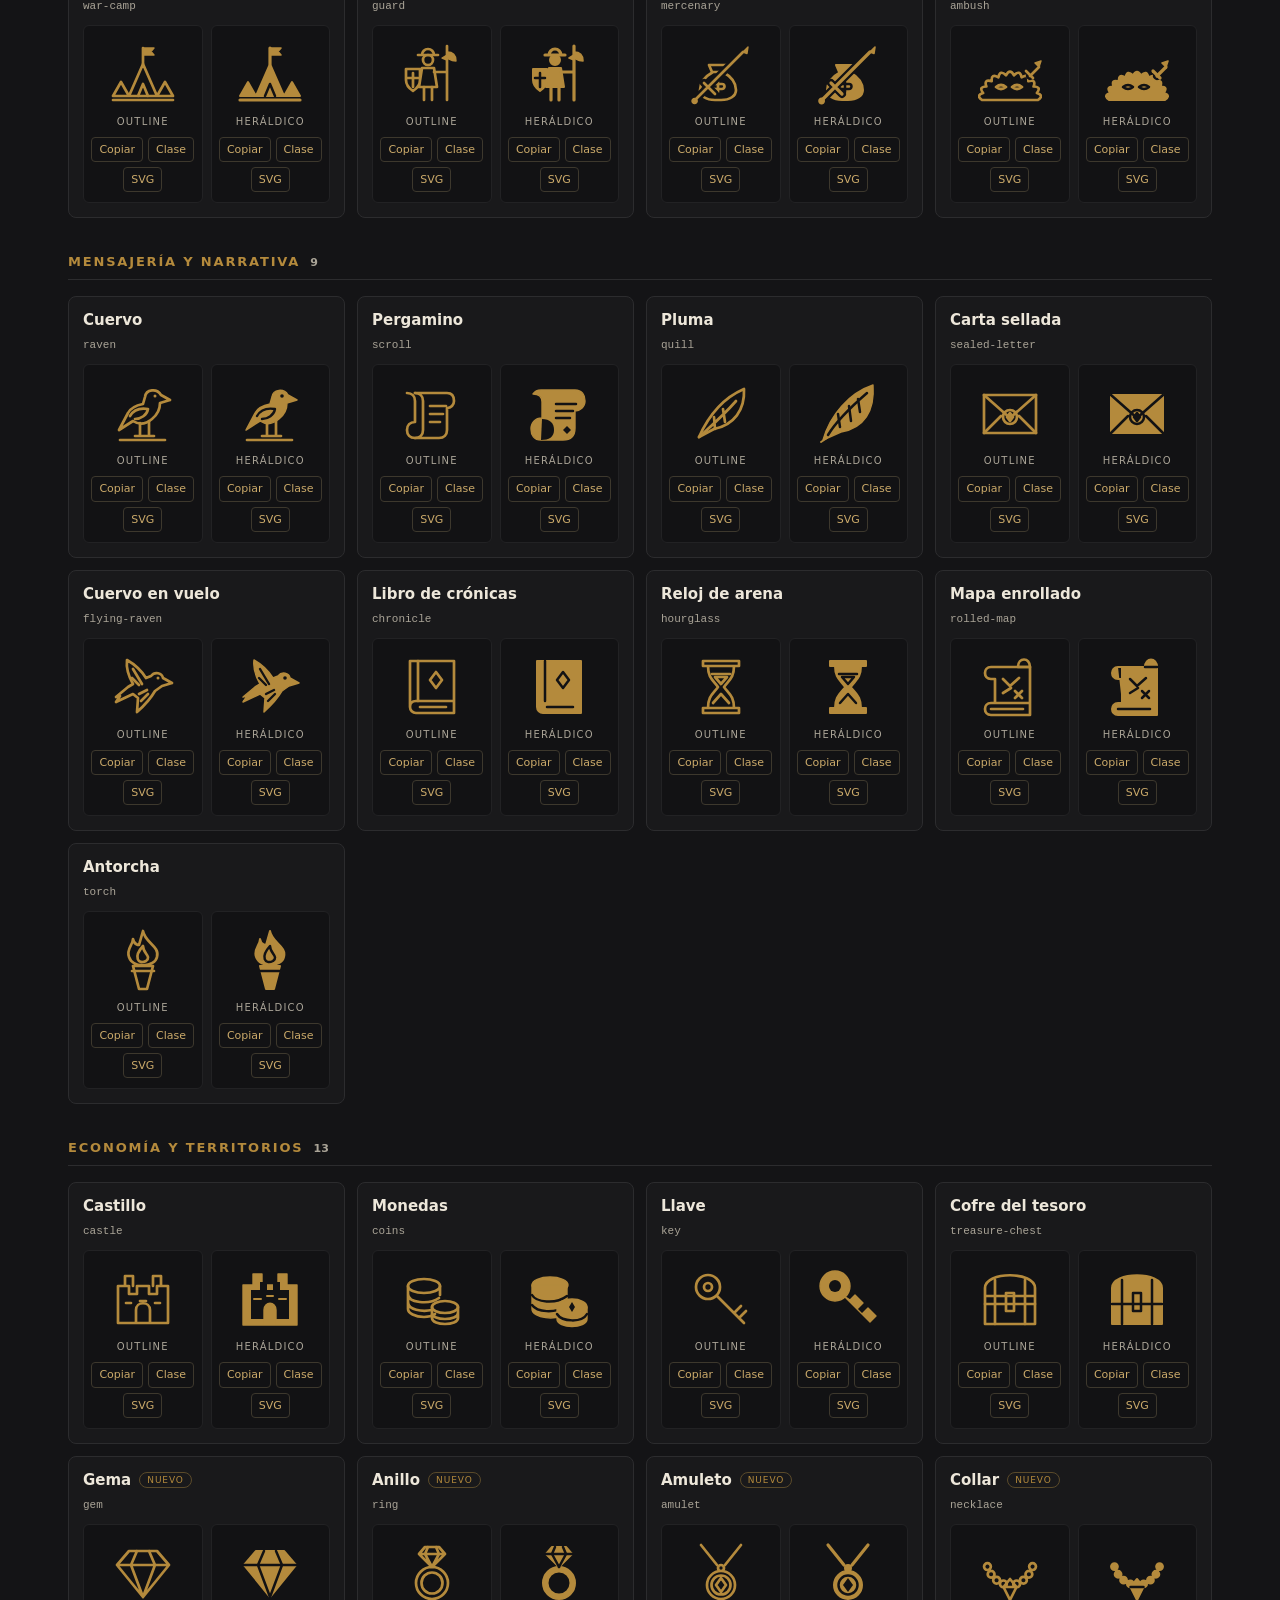
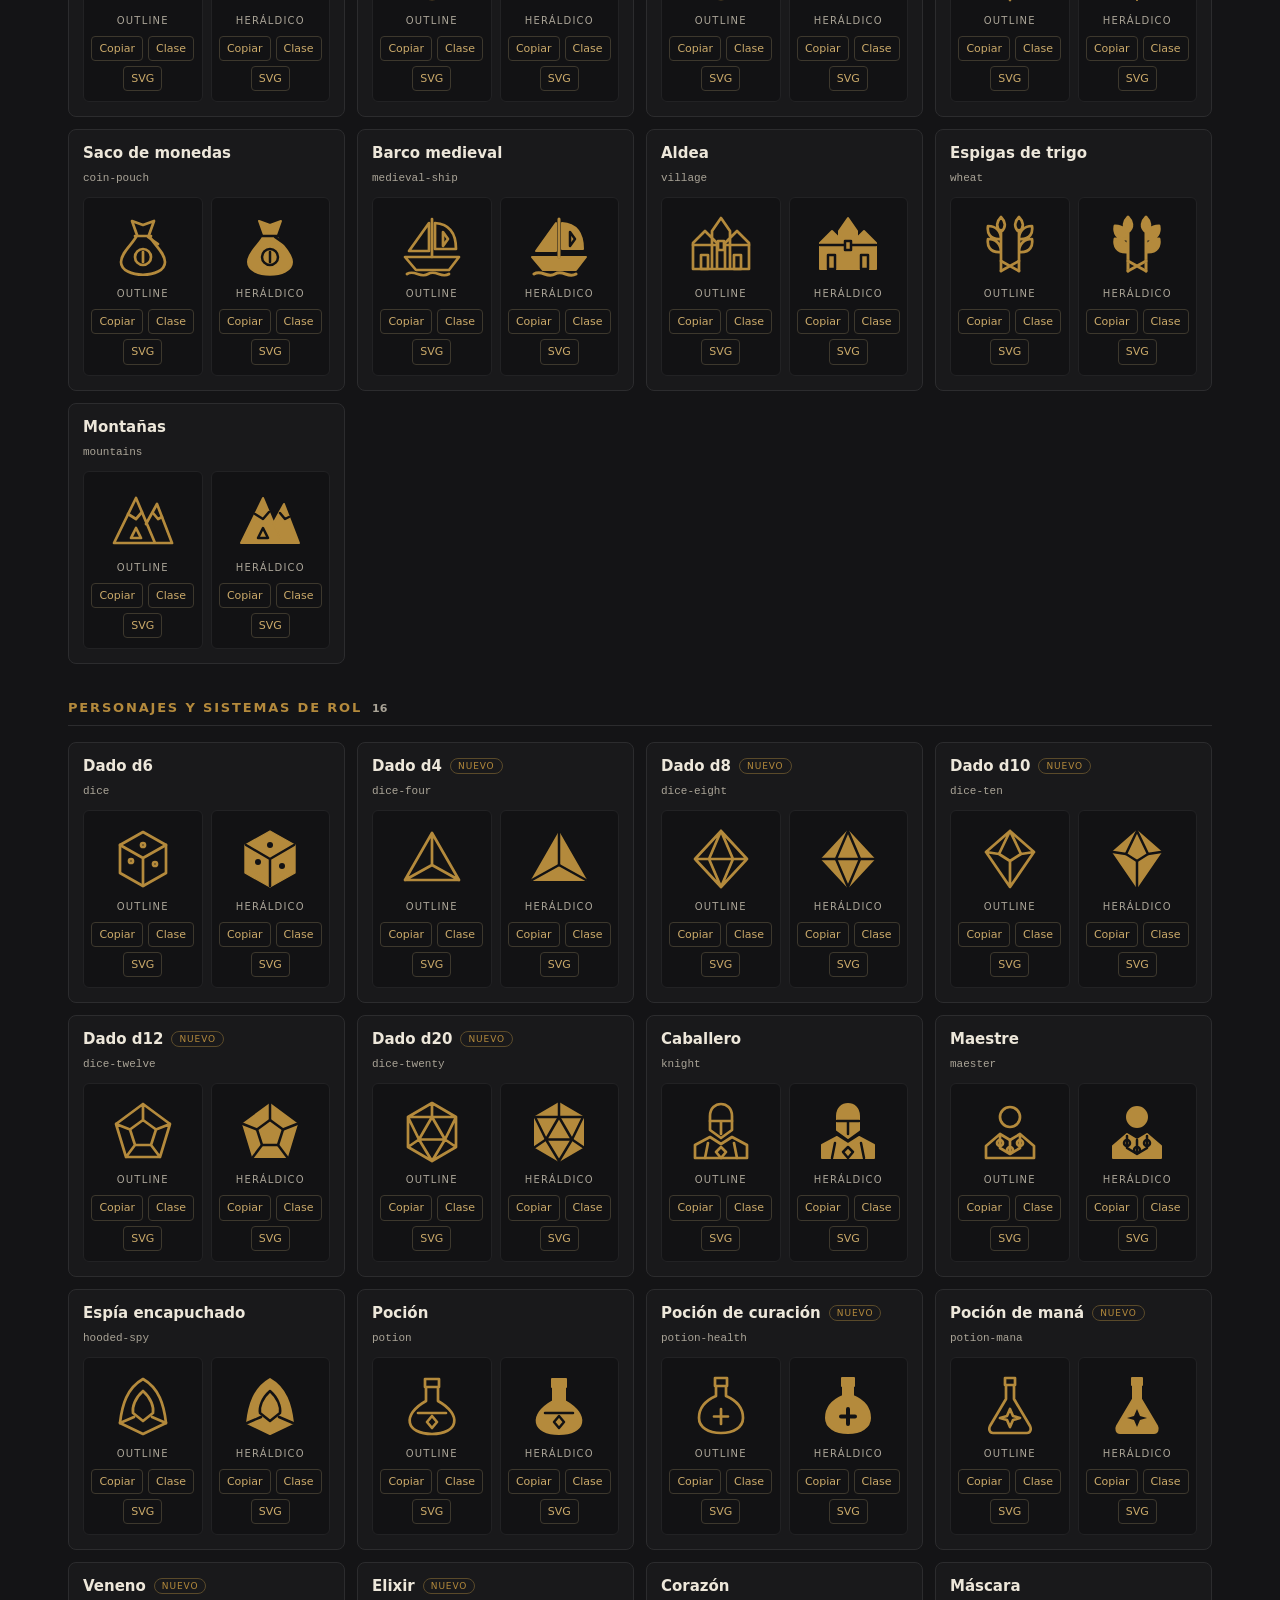
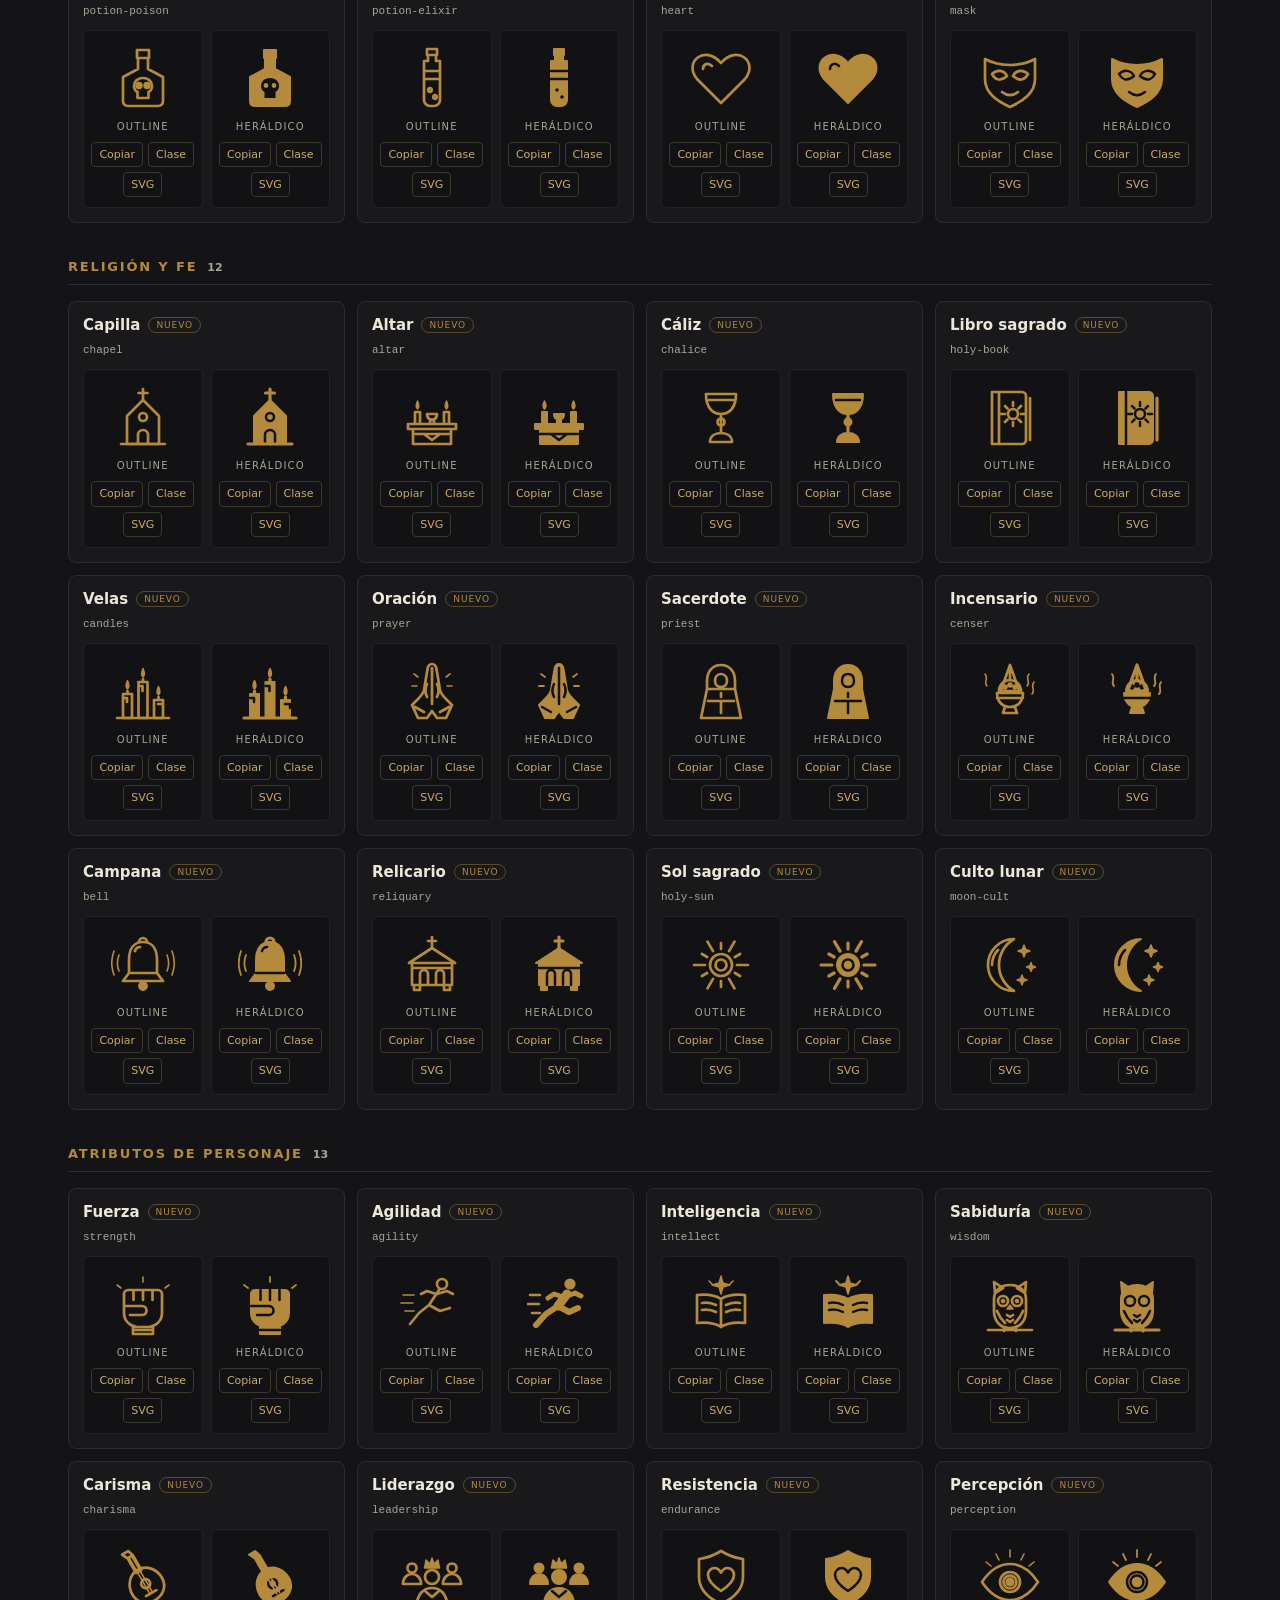
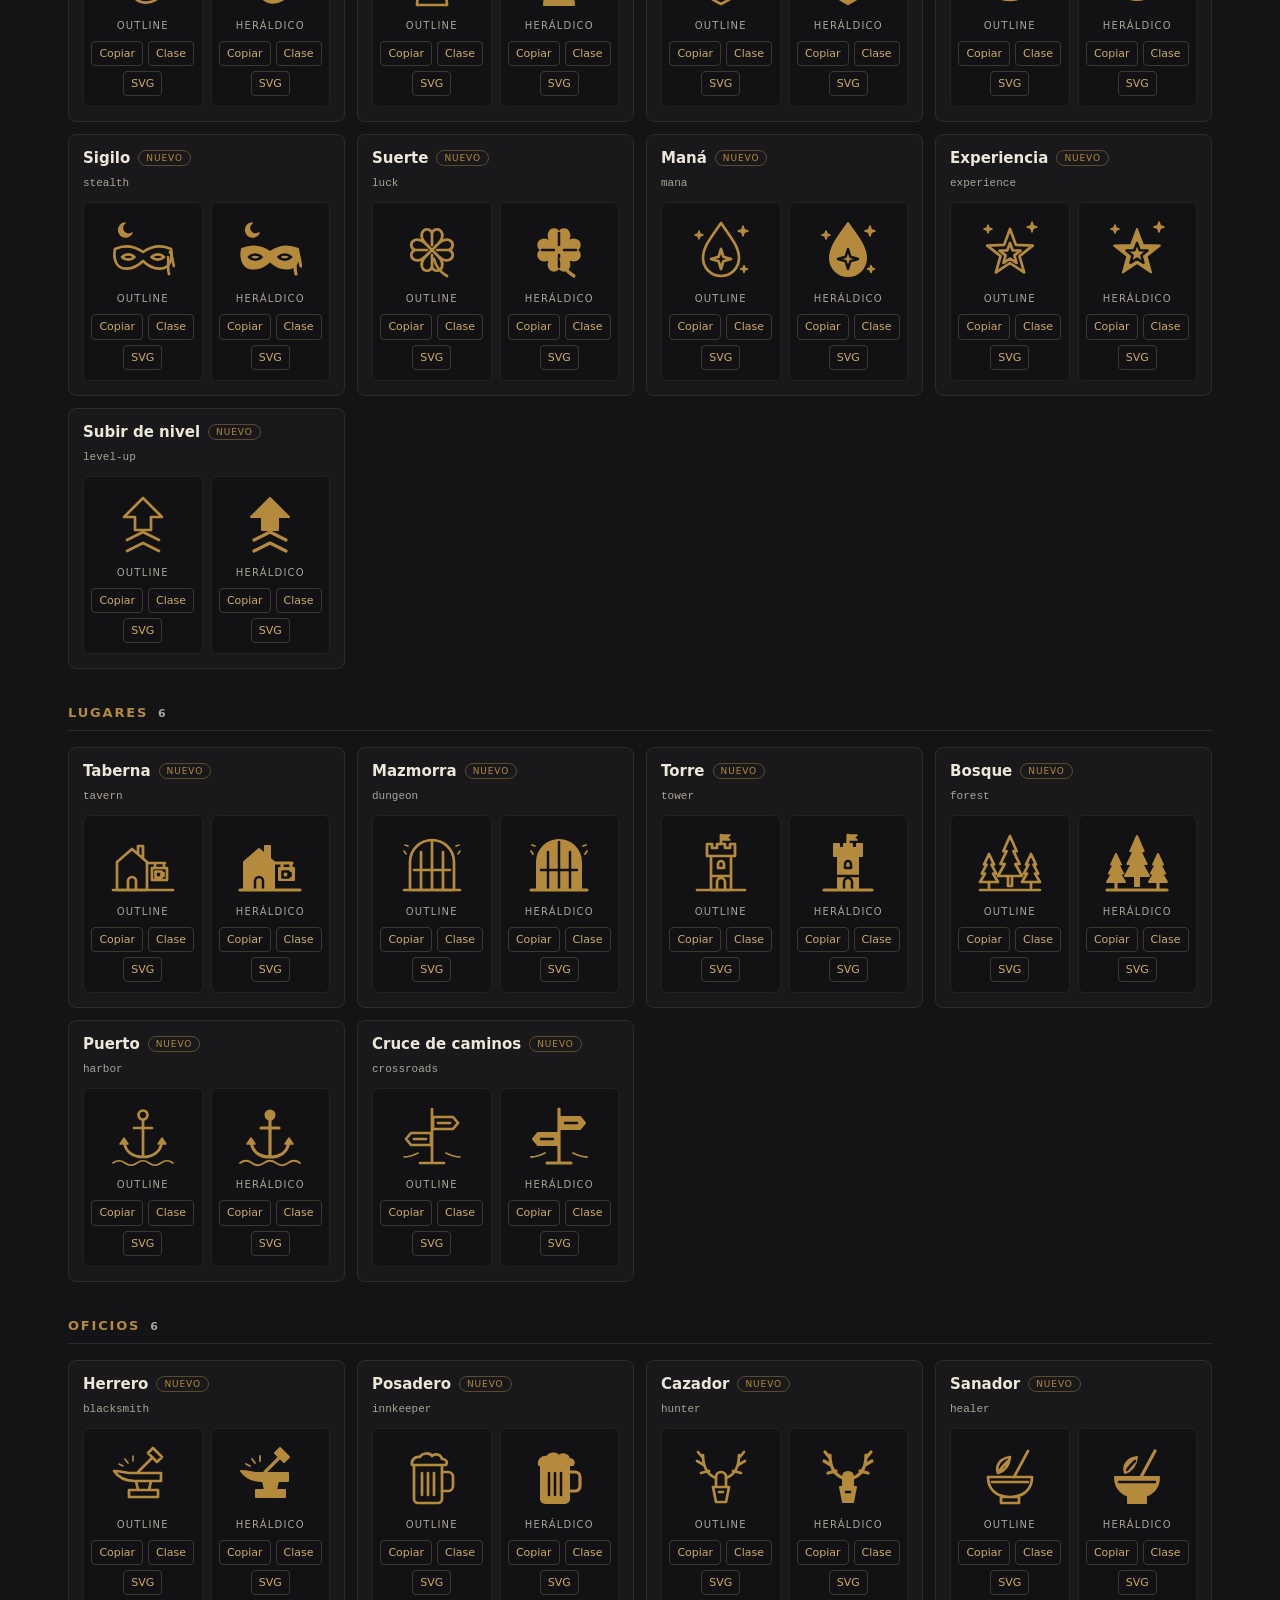
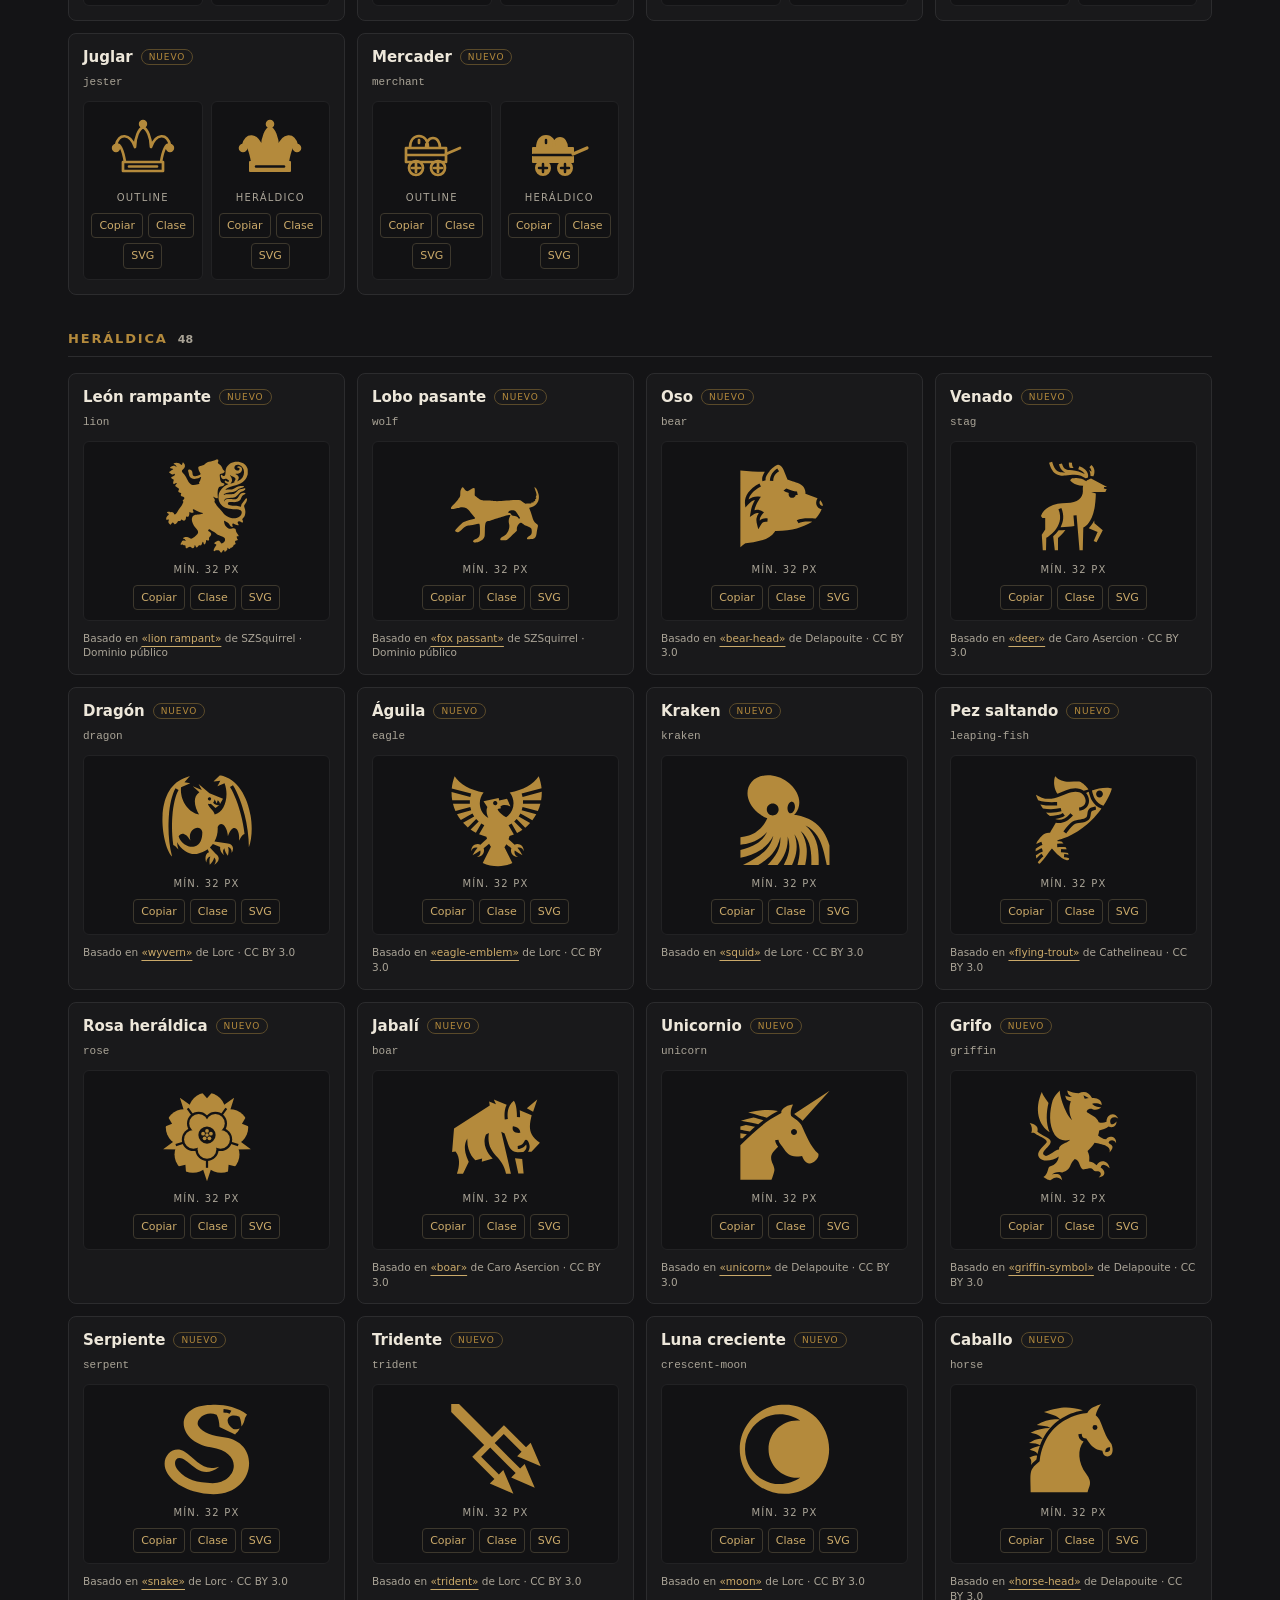
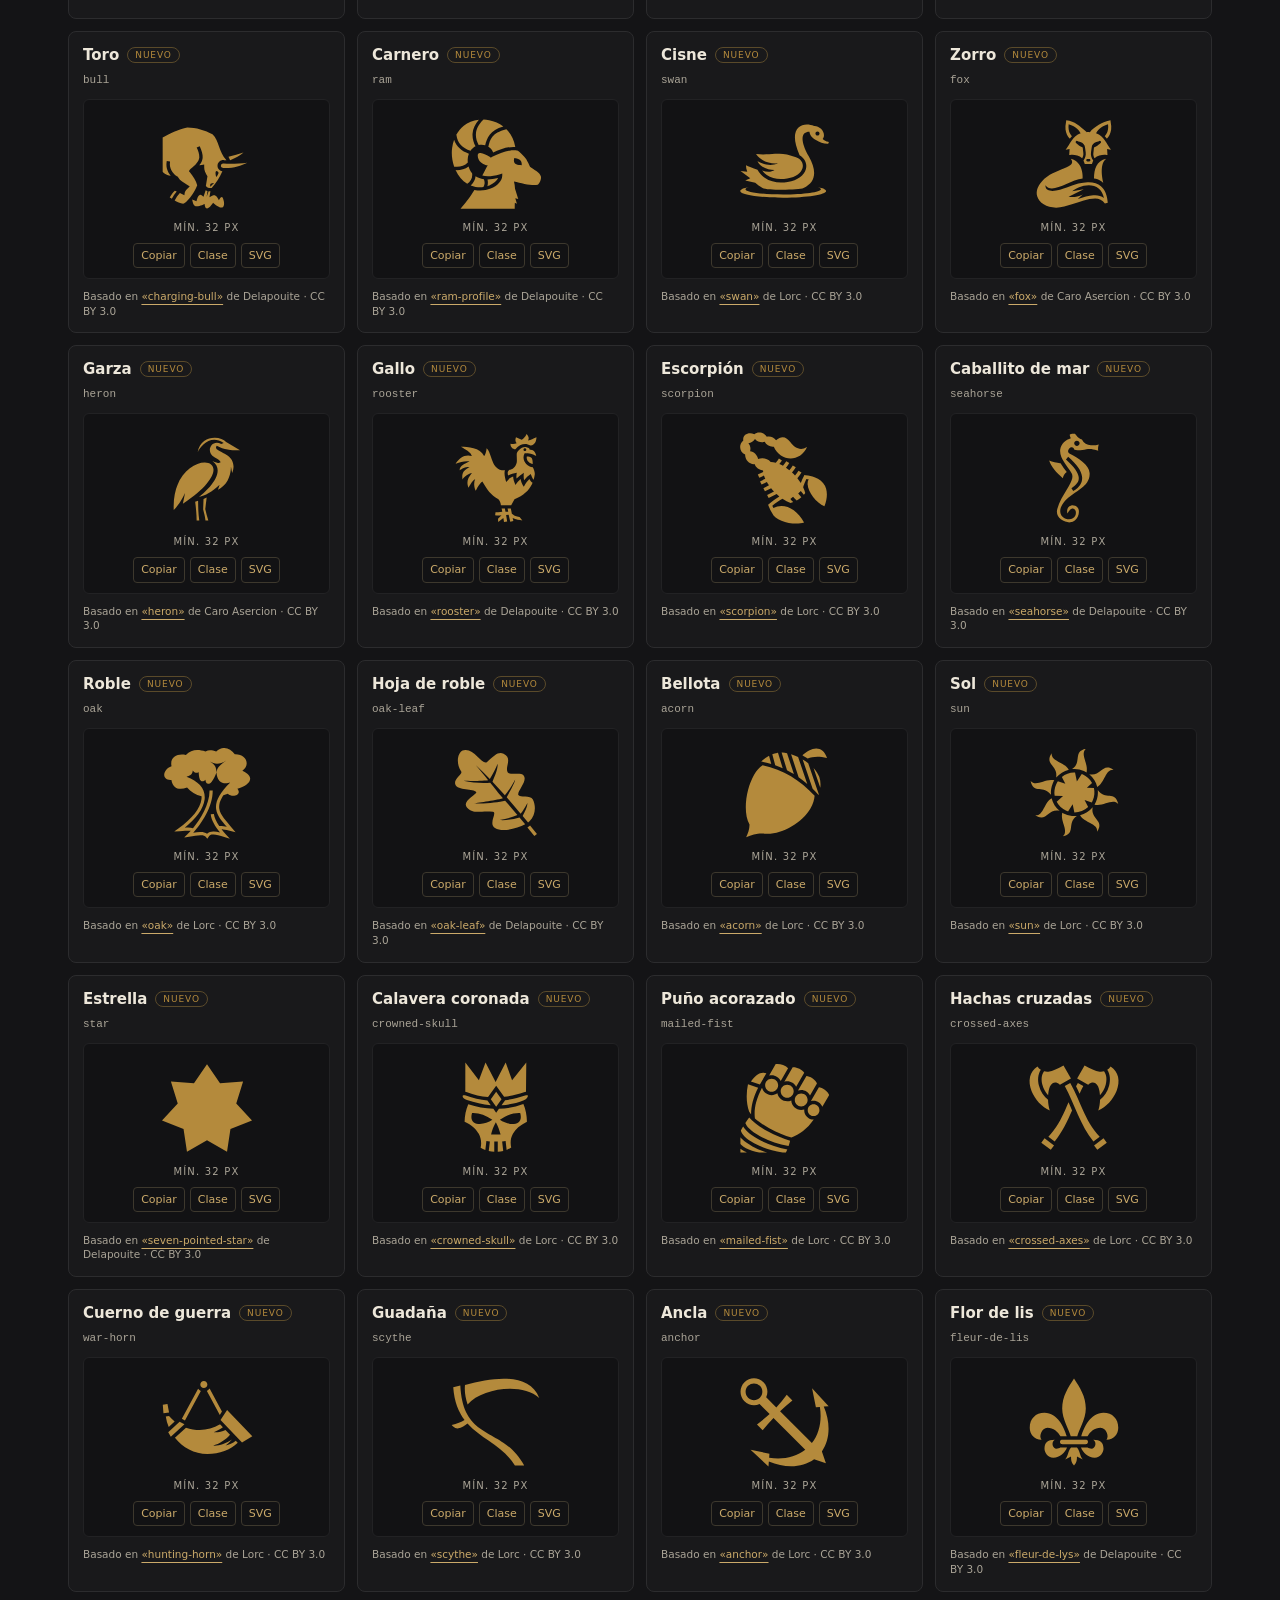
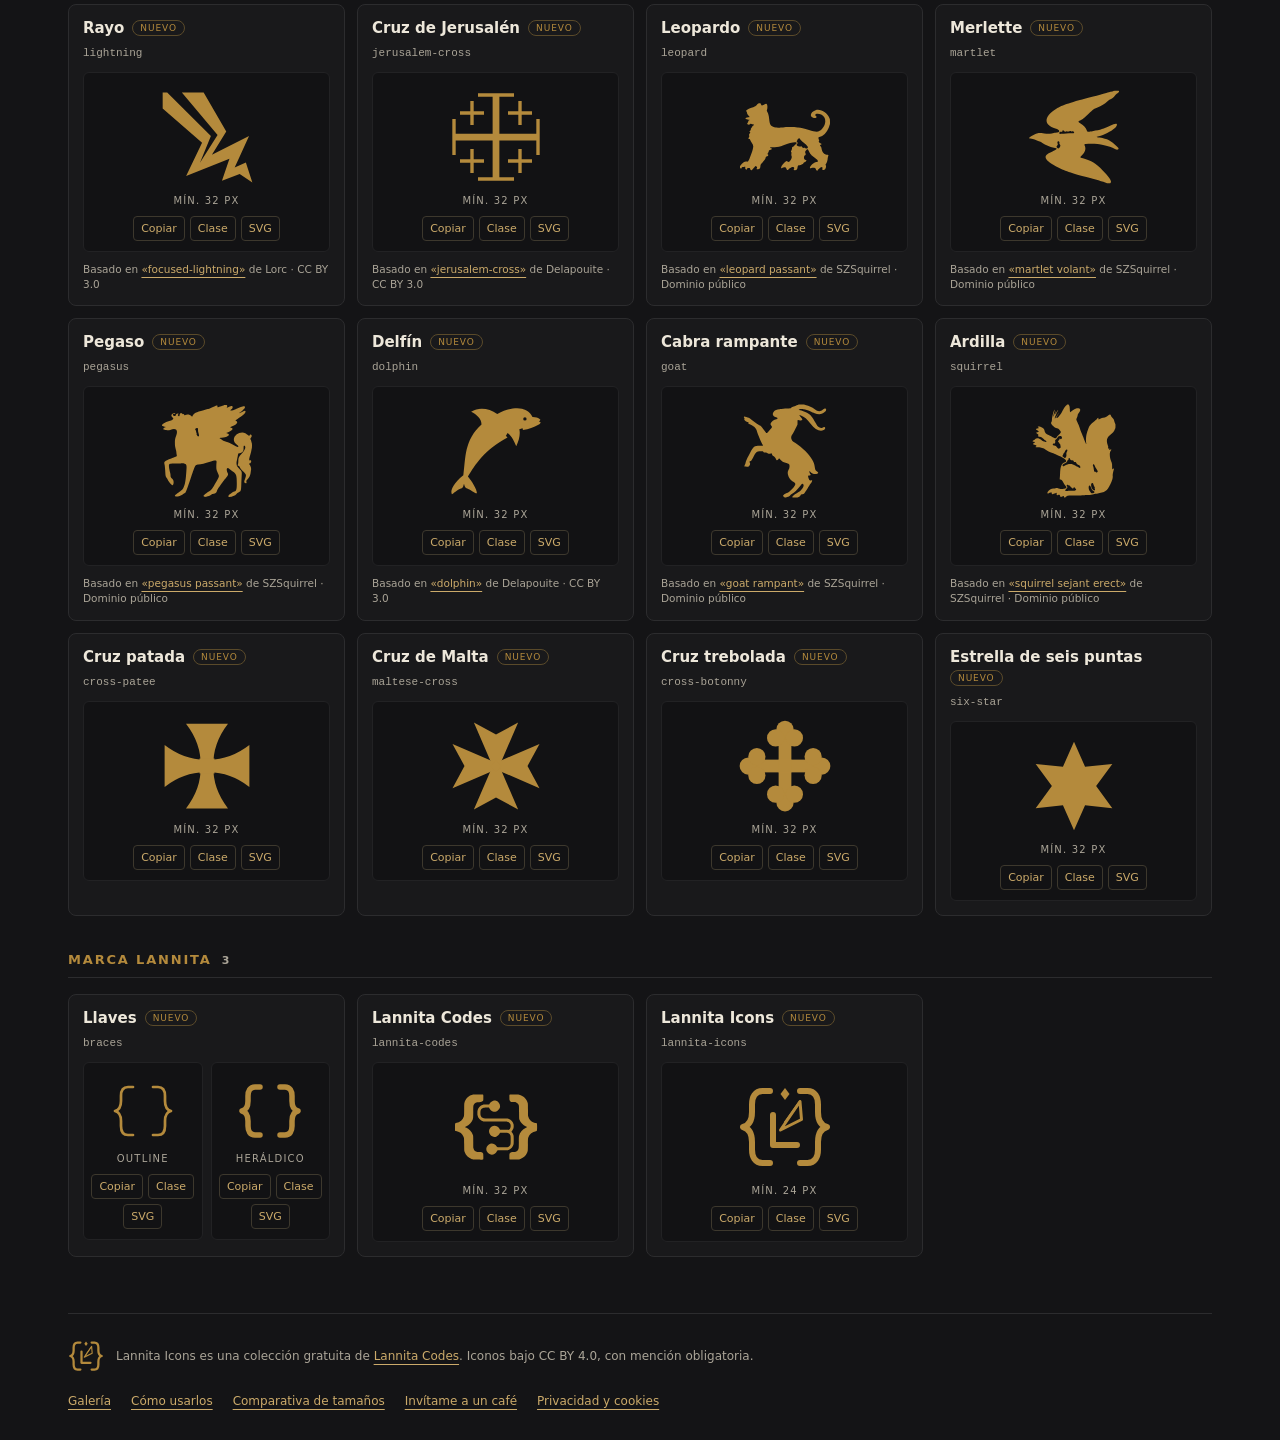
==== commit b8a45d82: "Icono de Lannita Icons fiel al monograma y favicon en dorado corporativo Co-Authored-By: Claude Sonn" ====
--- a/index.html
+++ b/index.html
@@ -10,7 +10,7 @@
 <div class="toolbar"><div class="controls"><label class="search">Buscar iconos<input id="search" type="search" placeholder="Corona, justa, key…" autocomplete="off"></label>
 <label class="color">Color<input id="color" type="color" value="#b48a3c"></label></div>
 <div class="chips" role="group" aria-label="Filtrar por categoría"><button type="button" class="chip" data-category="" aria-pressed="true">Todas <span>161</span></button><button type="button" class="chip" data-category="Nobleza y política" aria-pressed="false">Nobleza y política <span>7</span></button><button type="button" class="chip" data-category="Guerra y combate" aria-pressed="false">Guerra y combate <span>28</span></button><button type="button" class="chip" data-category="Mensajería y narrativa" aria-pressed="false">Mensajería y narrativa <span>9</span></button><button type="button" class="chip" data-category="Economía y territorios" aria-pressed="false">Economía y territorios <span>13</span></button><button type="button" class="chip" data-category="Personajes y sistemas de rol" aria-pressed="false">Personajes y sistemas de rol <span>16</span></button><button type="button" class="chip" data-category="Religión y fe" aria-pressed="false">Religión y fe <span>12</span></button><button type="button" class="chip" data-category="Atributos de personaje" aria-pressed="false">Atributos de personaje <span>13</span></button><button type="button" class="chip" data-category="Lugares" aria-pressed="false">Lugares <span>6</span></button><button type="button" class="chip" data-category="Oficios" aria-pressed="false">Oficios <span>6</span></button><button type="button" class="chip" data-category="Heráldica" aria-pressed="false">Heráldica <span>48</span></button><button type="button" class="chip" data-category="Marca Lannita" aria-pressed="false">Marca Lannita <span>3</span></button></div>
-<p id="count" role="status">161 iconos · 273 variantes</p></div>
+<p id="count" role="status">161 iconos · 272 variantes</p></div>
 <main id="galeria"><section class="category" data-category="Nobleza y política"><h2>Nobleza y política <span>7</span></h2><div class="grid"><article id="crown" data-search="crown corona nobleza y política" data-category="Nobleza y política" data-variants="2"><div class="card-head"><h3>Corona</h3><a class="name" href="#crown"><code>crown</code></a></div><div class="pair"><figure class="variant"><svg aria-hidden="true" focusable="false" xmlns="http://www.w3.org/2000/svg" width="64" height="64" viewBox="0 0 64 64" fill="none" stroke="currentColor" stroke-width="2.7" stroke-linecap="round" stroke-linejoin="round">
 <!-- Lannita Icons · Iconos de Lannita Codes (https://lannitacodes.tumblr.com/) · CC BY 4.0, mención obligatoria -->
 <path d="M8 19 18 29 32 13 46 29 56 19 51 48H13Z" /><path d="M15 54h34" /><circle cx="8" cy="18" r="3" /><circle cx="32" cy="12" r="3" /><circle cx="56" cy="18" r="3" />
@@ -862,13 +862,15 @@
 221 187 335 414 397 79 22 662 41 729 24 19 -5 33 -25 59 -82 93 -204 286
 -387 475 -448 174 -57 298 -59 460 -7 197 63 414 271 494 471 152 383 -89 864
 -499 996 -99 32 -275 42 -370 20z"/></g>
-</svg><figcaption>Mín. 32 px</figcaption><div class="actions"><button type="button" data-name="lannita-codes" data-style="heraldic" aria-label="Copiar HTML de Lannita Codes, heráldico">Copiar</button><button type="button" data-class="li li-lannita-codes" aria-label="Copiar clase CSS de Lannita Codes, heráldico">Clase</button><a href="./icons/heraldic/lannita-codes.svg" download="lannita-lannita-codes-heraldic.svg" aria-label="Descargar SVG de Lannita Codes, heráldico">SVG</a></div></figure></div></article><article id="lannita-icons" data-search="lannita-icons lannita icons marca lannita" data-category="Marca Lannita" data-variants="2"><div class="card-head"><h3>Lannita Icons</h3><span class="badge">Nuevo</span><a class="name" href="#lannita-icons"><code>lannita-icons</code></a></div><div class="pair"><figure class="variant"><svg aria-hidden="true" focusable="false" xmlns="http://www.w3.org/2000/svg" width="64" height="64" viewBox="0 0 64 64">
-<!-- Lannita Icons · Iconos de Lannita Codes (https://lannitacodes.tumblr.com/) · CC BY 4.0, mención obligatoria -->
-<g fill="none" stroke="currentColor" stroke-width="2.7" stroke-linecap="round" stroke-linejoin="round"><path d="M30 36l12-18 1.5 11-13 7Z  M32 31l9-12"/><path d="M22 8h-5c-5 0-7 4-7 9v5c0 6-2 9-6 10 4 1 6 4 6 10v5c0 5 2 9 7 9h5 M42 8h5c5 0 7 4 7 9v5c0 6 2 9 6 10-4 1-6 4-6 10v5c0 5-2 9-7 9h-5 M22 46V26m0 20h14"/><path d="m32 6 3 4-3 4-3-4Z" fill="currentColor"/></g>
-</svg><figcaption>Outline</figcaption><div class="actions"><button type="button" data-name="lannita-icons" data-style="outline" aria-label="Copiar HTML de Lannita Icons, outline">Copiar</button><button type="button" data-class="li li-lannita-icons" aria-label="Copiar clase CSS de Lannita Icons, outline">Clase</button><a href="./icons/outline/lannita-icons.svg" download="lannita-lannita-icons-outline.svg" aria-label="Descargar SVG de Lannita Icons, outline">SVG</a></div></figure><figure class="variant"><svg aria-hidden="true" focusable="false" xmlns="http://www.w3.org/2000/svg" width="64" height="64" viewBox="0 0 64 64">
-<!-- Lannita Icons · Iconos de Lannita Codes (https://lannitacodes.tumblr.com/) · CC BY 4.0, mención obligatoria -->
-<defs><mask id="li-lannita-icons-heraldic-cut" maskUnits="userSpaceOnUse" x="0" y="0" width="64" height="64" style="mask-type:luminance"><rect width="64" height="64" fill="white"/><path d="M32 31l9-12" fill="none" stroke="black" stroke-width="2.5" stroke-linecap="round" stroke-linejoin="round"/></mask></defs><g fill="currentColor" stroke="currentColor" stroke-width="2" stroke-linecap="round" stroke-linejoin="round" mask="url(#li-lannita-icons-heraldic-cut)"><path d="M30 36l12-18 1.5 11-13 7Z"/></g><g fill="none" stroke="currentColor" stroke-width="4.2" stroke-linecap="round" stroke-linejoin="round"><path d="M22 8h-5c-5 0-7 4-7 9v5c0 6-2 9-6 10 4 1 6 4 6 10v5c0 5 2 9 7 9h5 M42 8h5c5 0 7 4 7 9v5c0 6 2 9 6 10-4 1-6 4-6 10v5c0 5-2 9-7 9h-5 M22 46V26m0 20h14"/></g><path d="m32 6 3 4-3 4-3-4Z" fill="currentColor"/>
-</svg><figcaption>Heráldico</figcaption><div class="actions"><button type="button" data-name="lannita-icons" data-style="heraldic" aria-label="Copiar HTML de Lannita Icons, heráldico">Copiar</button><button type="button" data-class="li li-heraldic li-lannita-icons" aria-label="Copiar clase CSS de Lannita Icons, heráldico">Clase</button><a href="./icons/heraldic/lannita-icons.svg" download="lannita-lannita-icons-heraldic.svg" aria-label="Descargar SVG de Lannita Icons, heráldico">SVG</a></div></figure></div></article></div></section><p id="empty" hidden>No hay iconos con estos filtros. Prueba con otra palabra o elige «Todas».</p></main>
+</svg><figcaption>Mín. 32 px</figcaption><div class="actions"><button type="button" data-name="lannita-codes" data-style="heraldic" aria-label="Copiar HTML de Lannita Codes, heráldico">Copiar</button><button type="button" data-class="li li-lannita-codes" aria-label="Copiar clase CSS de Lannita Codes, heráldico">Clase</button><a href="./icons/heraldic/lannita-codes.svg" download="lannita-lannita-codes-heraldic.svg" aria-label="Descargar SVG de Lannita Codes, heráldico">SVG</a></div></figure></div></article><article id="lannita-icons" data-search="lannita-icons lannita icons marca lannita" data-category="Marca Lannita" data-variants="1"><div class="card-head"><h3>Lannita Icons</h3><span class="badge">Nuevo</span><a class="name" href="#lannita-icons"><code>lannita-icons</code></a></div><div class="pair single"><figure class="variant"><svg aria-hidden="true" focusable="false" xmlns="http://www.w3.org/2000/svg" width="64" height="64" viewBox="0 0 64 64">
+<!-- Lannita Icons · Iconos de Lannita Codes (https://lannitacodes.tumblr.com/) · CC BY 4.0, mención obligatoria. Monograma de Lannita Icons (llaves, L y pluma), diseño propio de Lannita Codes. -->
+<g fill="none" stroke="currentColor" stroke-width="4" stroke-linecap="round" stroke-linejoin="round">
+  <path d="M22 8h-5c-5 0-7 4-7 9v5c0 6-2 9-6 10 4 1 6 4 6 10v5c0 5 2 9 7 9h5M42 8h5c5 0 7 4 7 9v5c0 6 2 9 6 10-4 1-6 4-6 10v5c0 5-2 9-7 9h-5"/>
+  <path d="M24 44V24m0 20h16"/>
+  <path d="m29 34 13-19 1 12-14 7Z" stroke-width="2"/>
+  <path d="m32 29 10-14" stroke-width="1.5"/>
+</g><path d="m32 6 3 4-3 4-3-4Z" fill="currentColor"/>
+</svg><figcaption>Mín. 24 px</figcaption><div class="actions"><button type="button" data-name="lannita-icons" data-style="heraldic" aria-label="Copiar HTML de Lannita Icons, heráldico">Copiar</button><button type="button" data-class="li li-lannita-icons" aria-label="Copiar clase CSS de Lannita Icons, heráldico">Clase</button><a href="./icons/heraldic/lannita-icons.svg" download="lannita-lannita-icons-heraldic.svg" aria-label="Descargar SVG de Lannita Icons, heráldico">SVG</a></div></figure></div></article></div></section><p id="empty" hidden>No hay iconos con estos filtros. Prueba con otra palabra o elige «Todas».</p></main>
 <p id="status" class="toast" role="status" aria-live="polite"></p><dialog id="copy-fallback"><h2>Copia el HTML</h2><p>Selecciona y copia este SVG con Ctrl+C o ⌘C.</p><textarea aria-label="HTML del icono" readonly></textarea><form method="dialog"><button>Cerrar</button></form></dialog>
 <footer class="site-footer"><div><img src="./assets/brand/lannita-mark.svg" alt="" width="36" height="36"><p>Lannita Icons es una colección gratuita de <a href="https://lannitacodes.tumblr.com/">Lannita Codes</a>. Iconos bajo CC BY 4.0, con mención obligatoria.</p></div>
 <nav aria-label="Enlaces del pie"><a href="./index.html">Galería</a><a href="./guia.html">Cómo usarlos</a><a href="./comparison.html">Comparativa de tamaños</a><a href="https://ko-fi.com/lannitacodes" rel="noopener">Invítame a un café</a><a href="./privacidad.html">Privacidad y cookies</a></nav></footer></body></html>
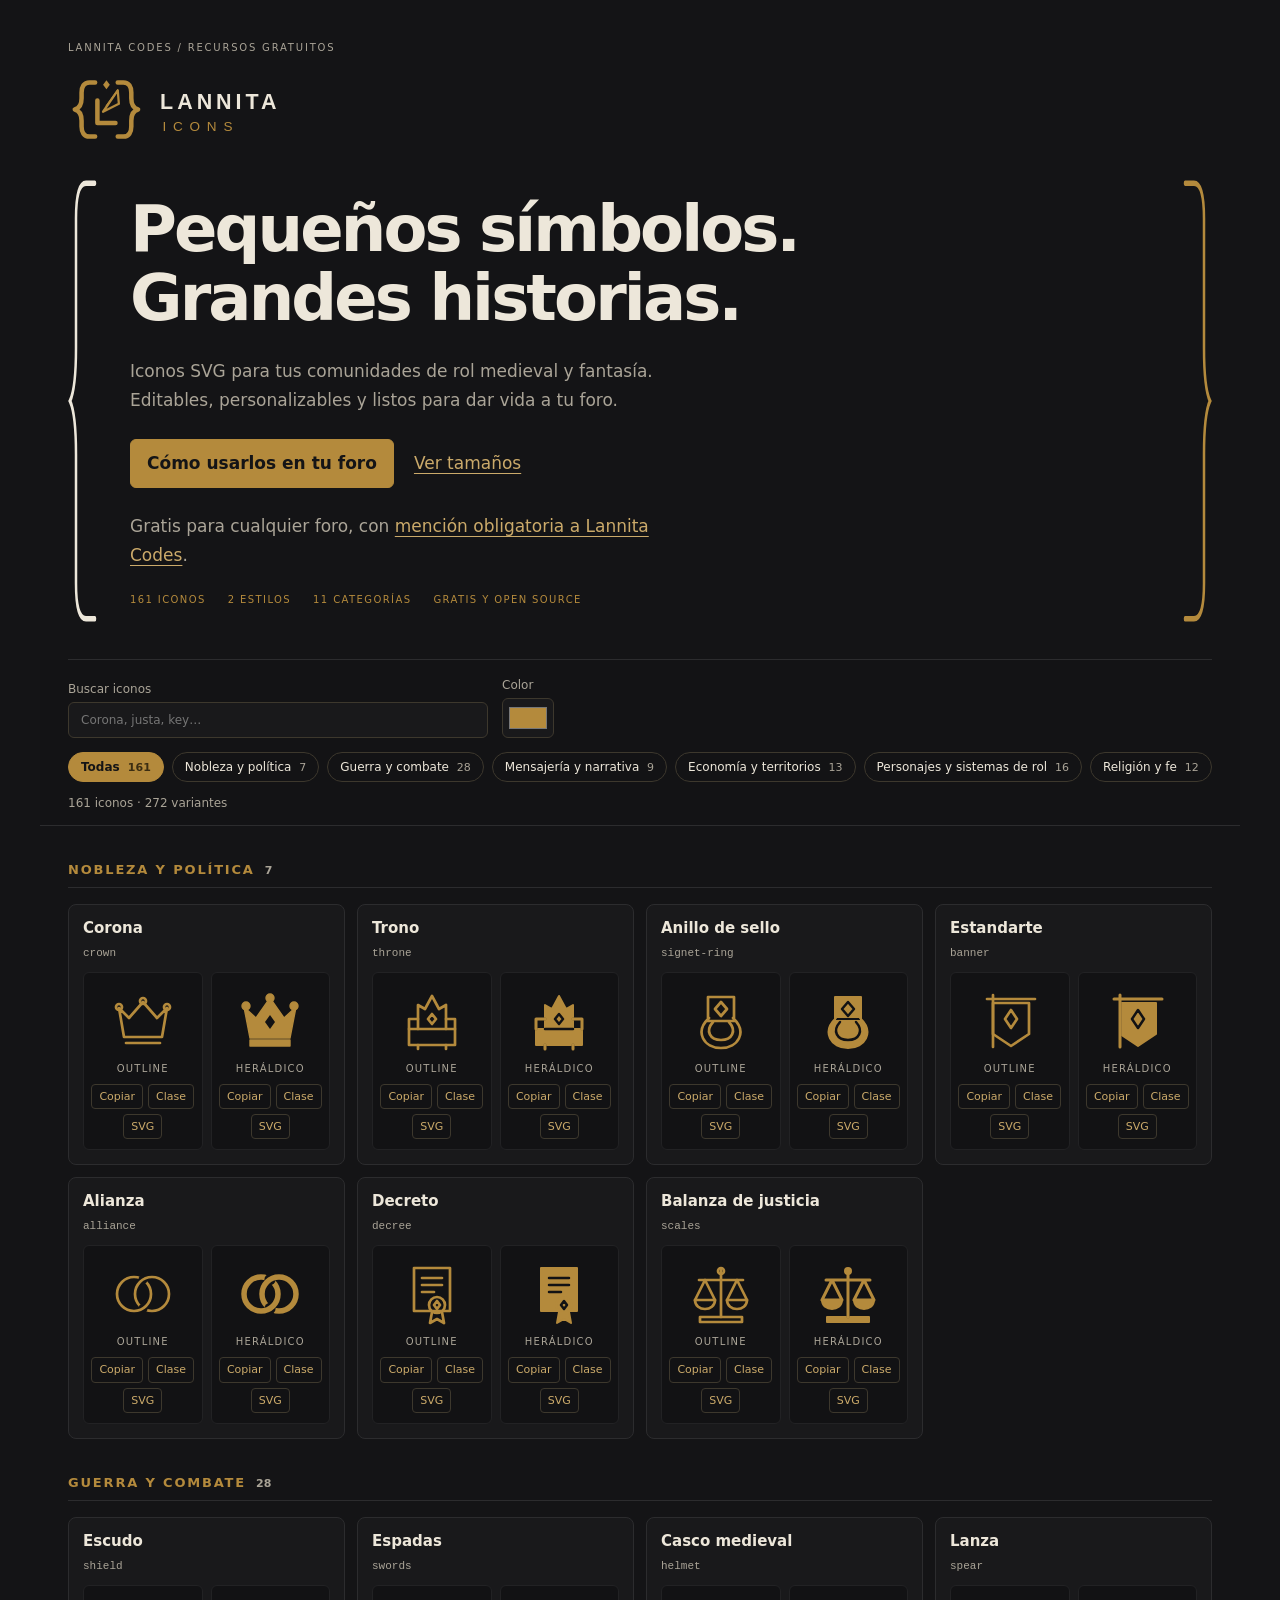
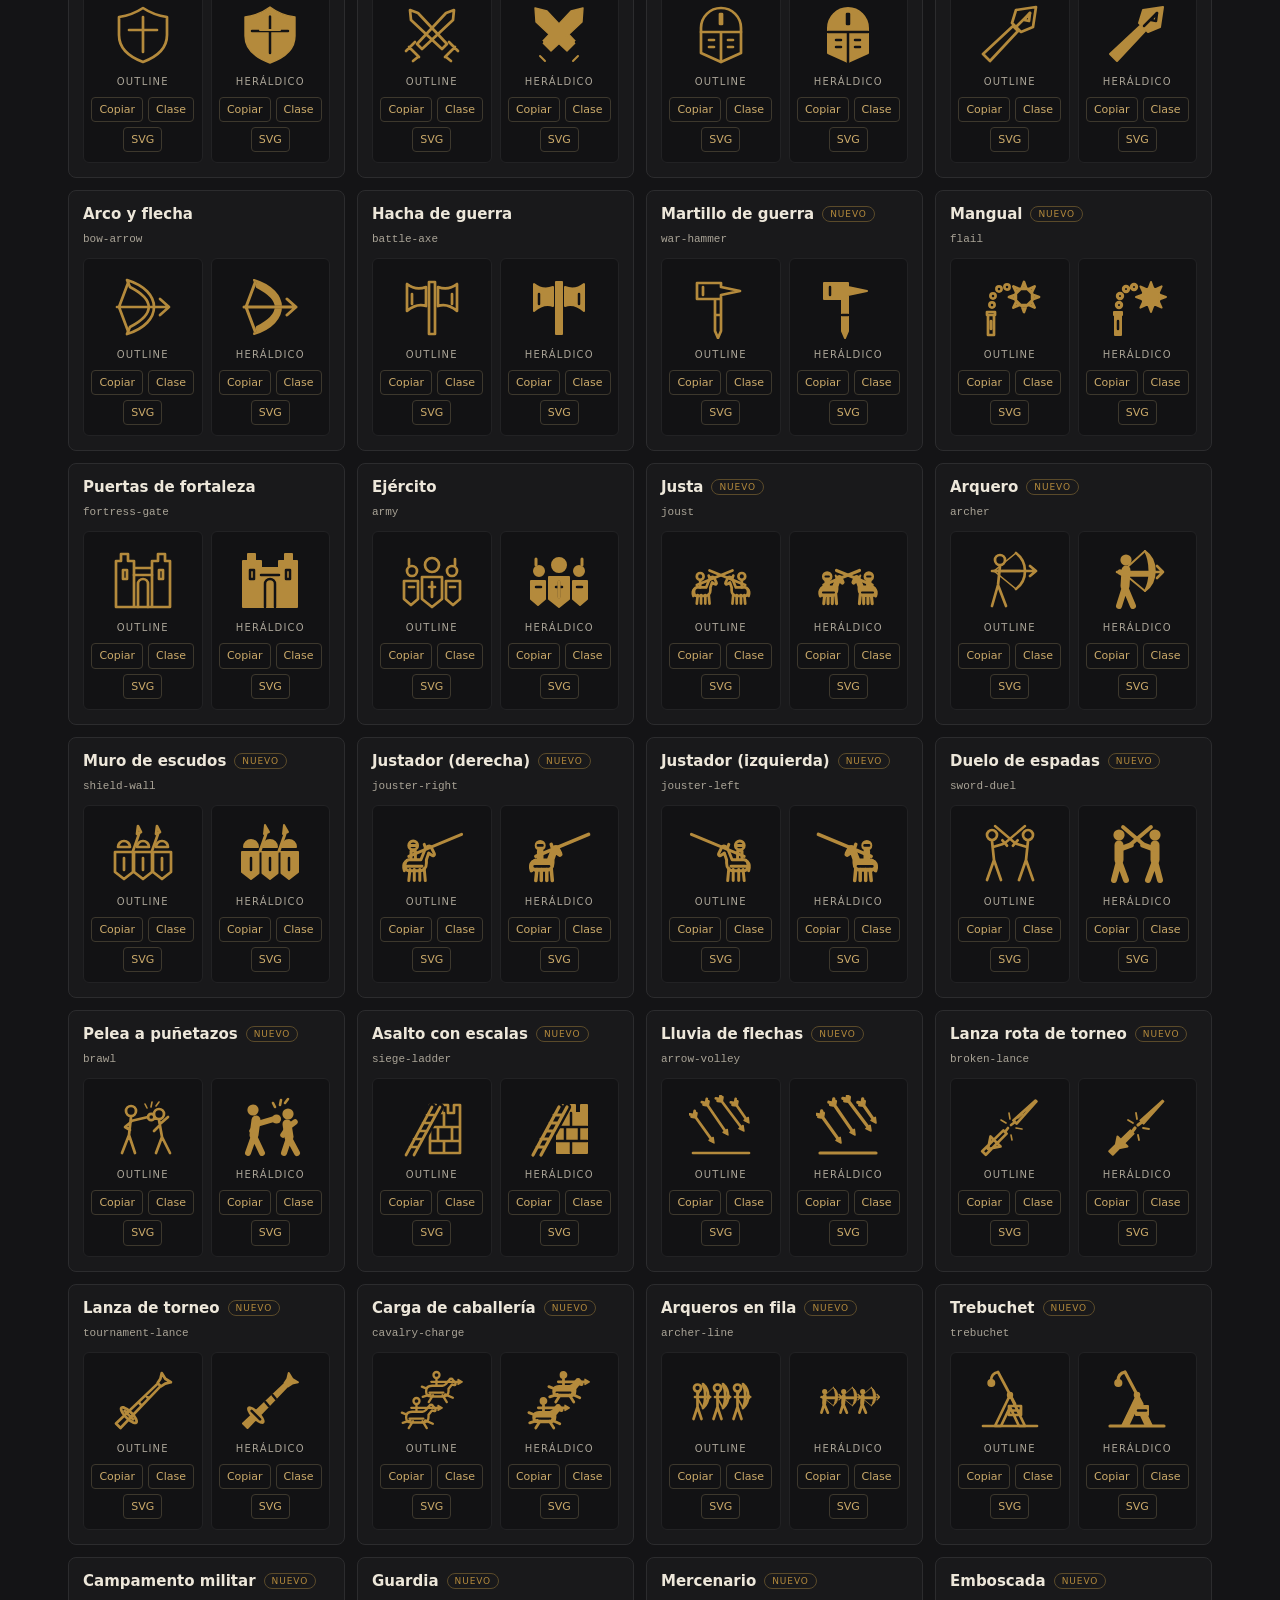
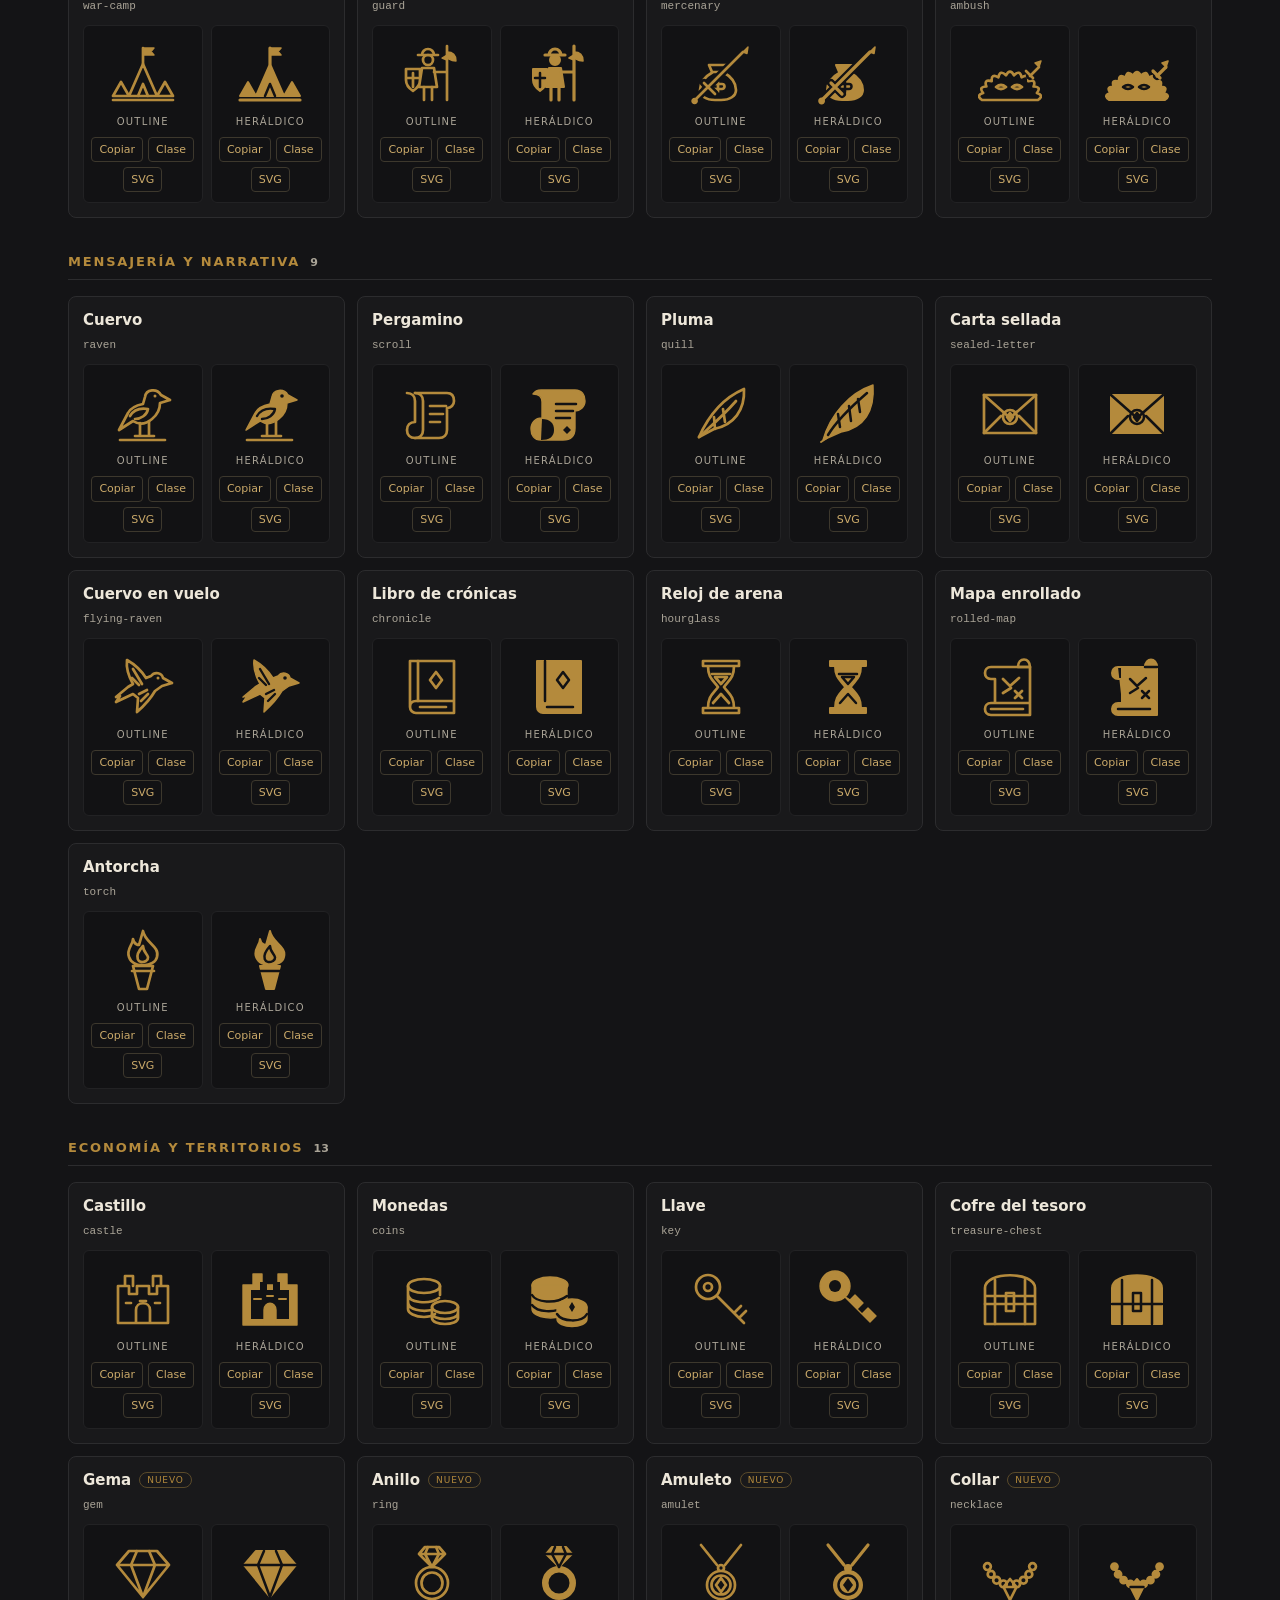
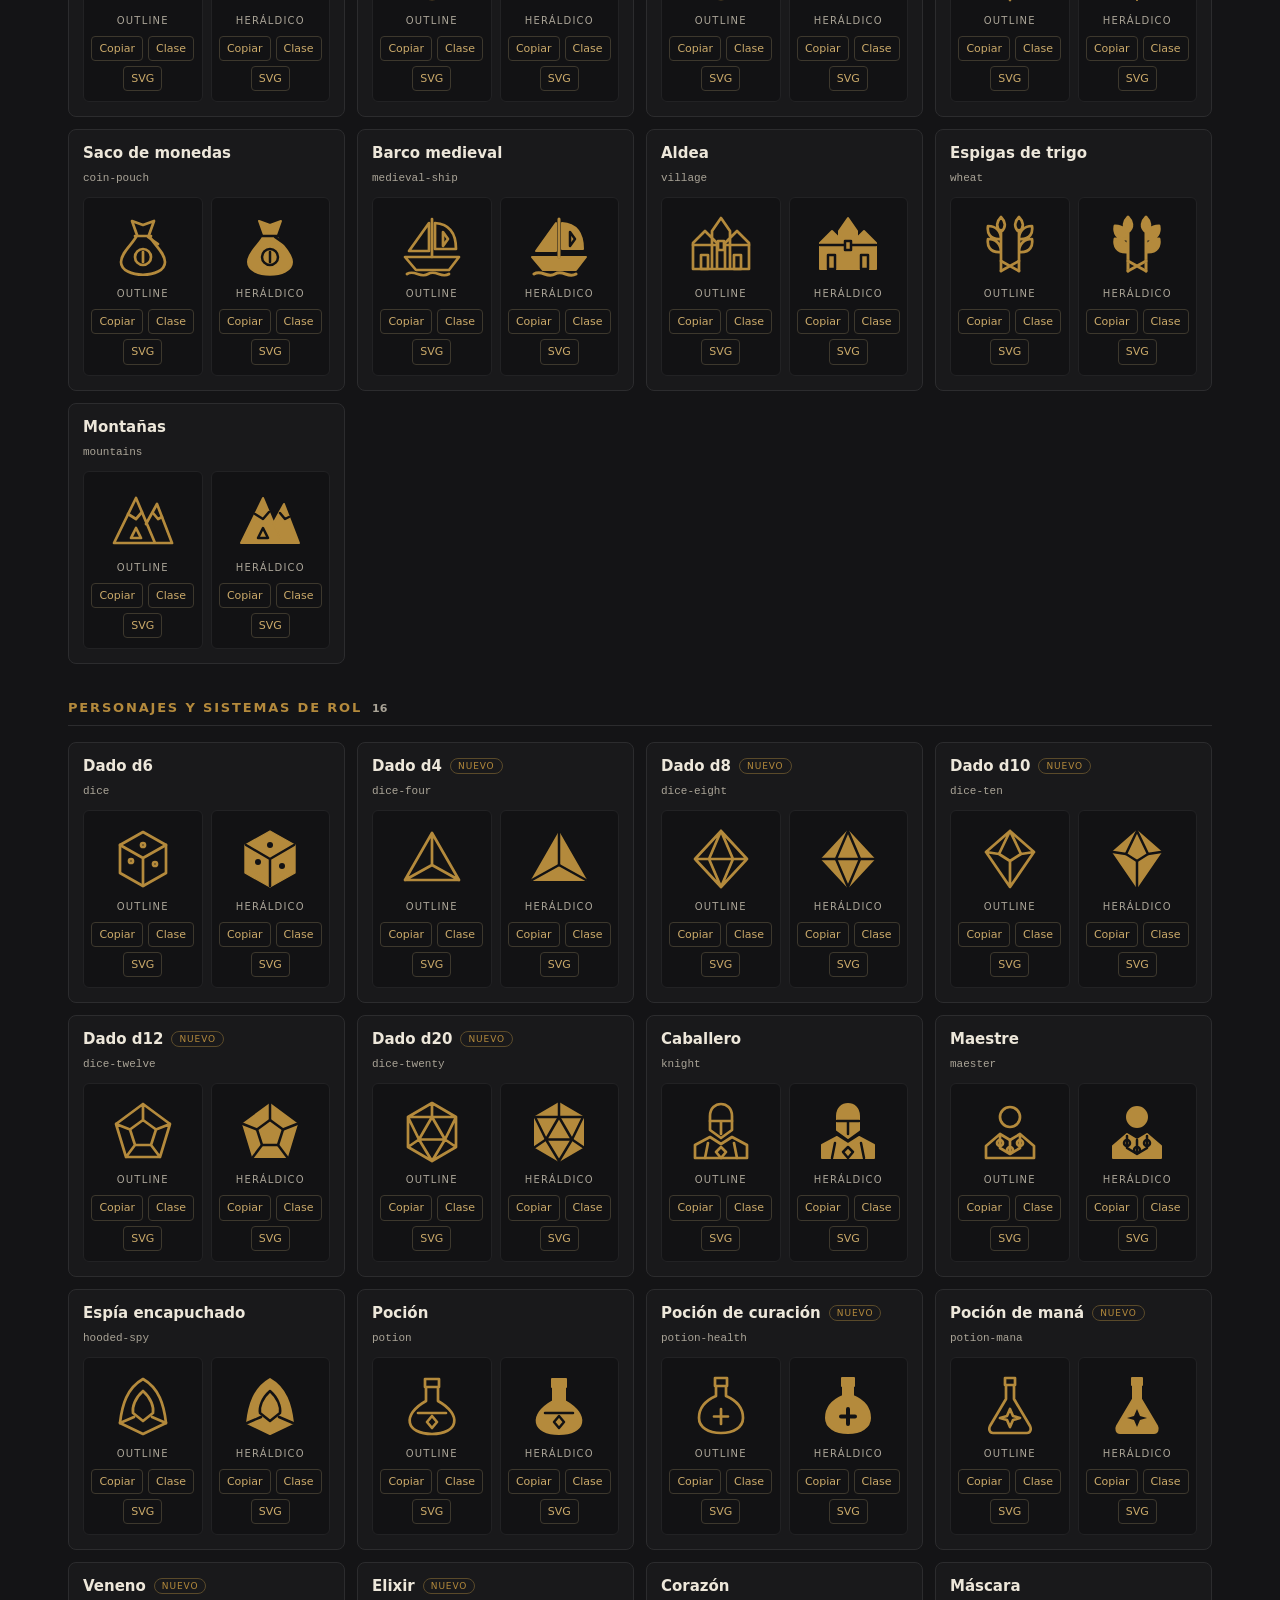
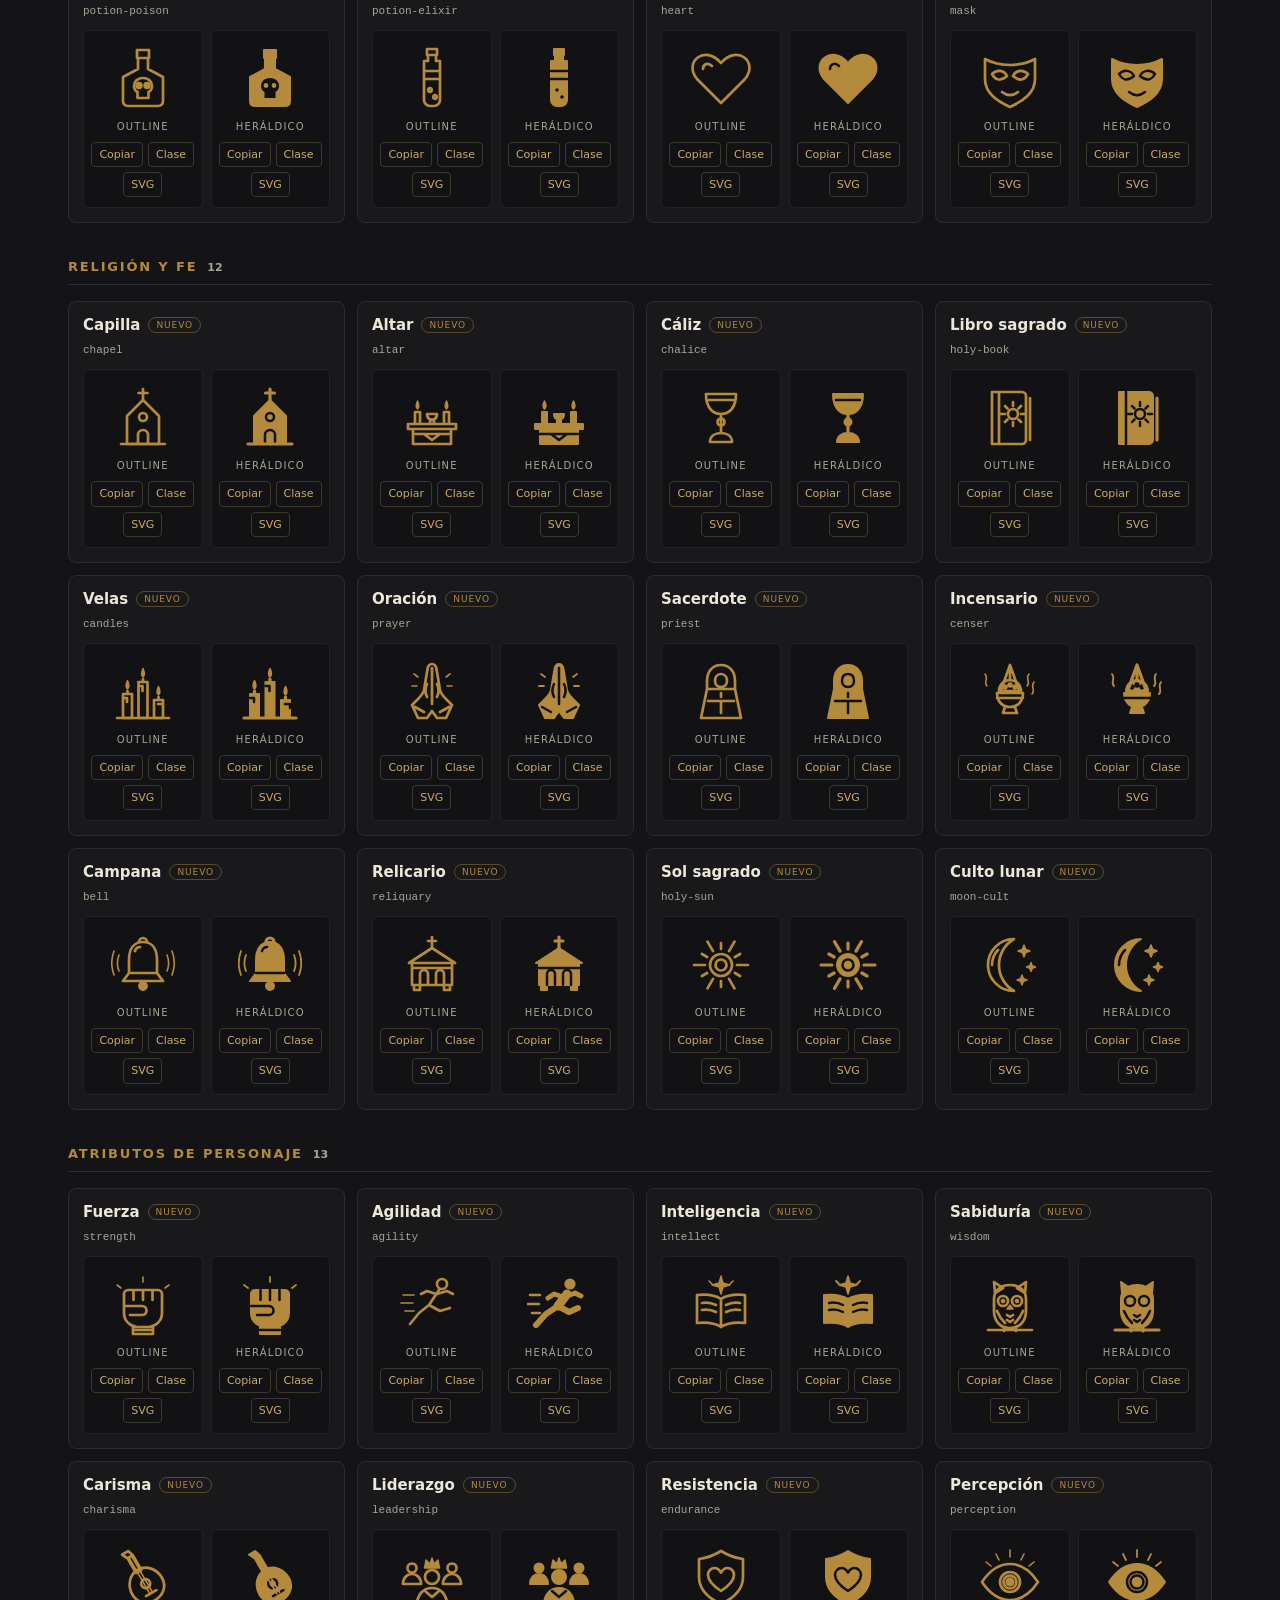
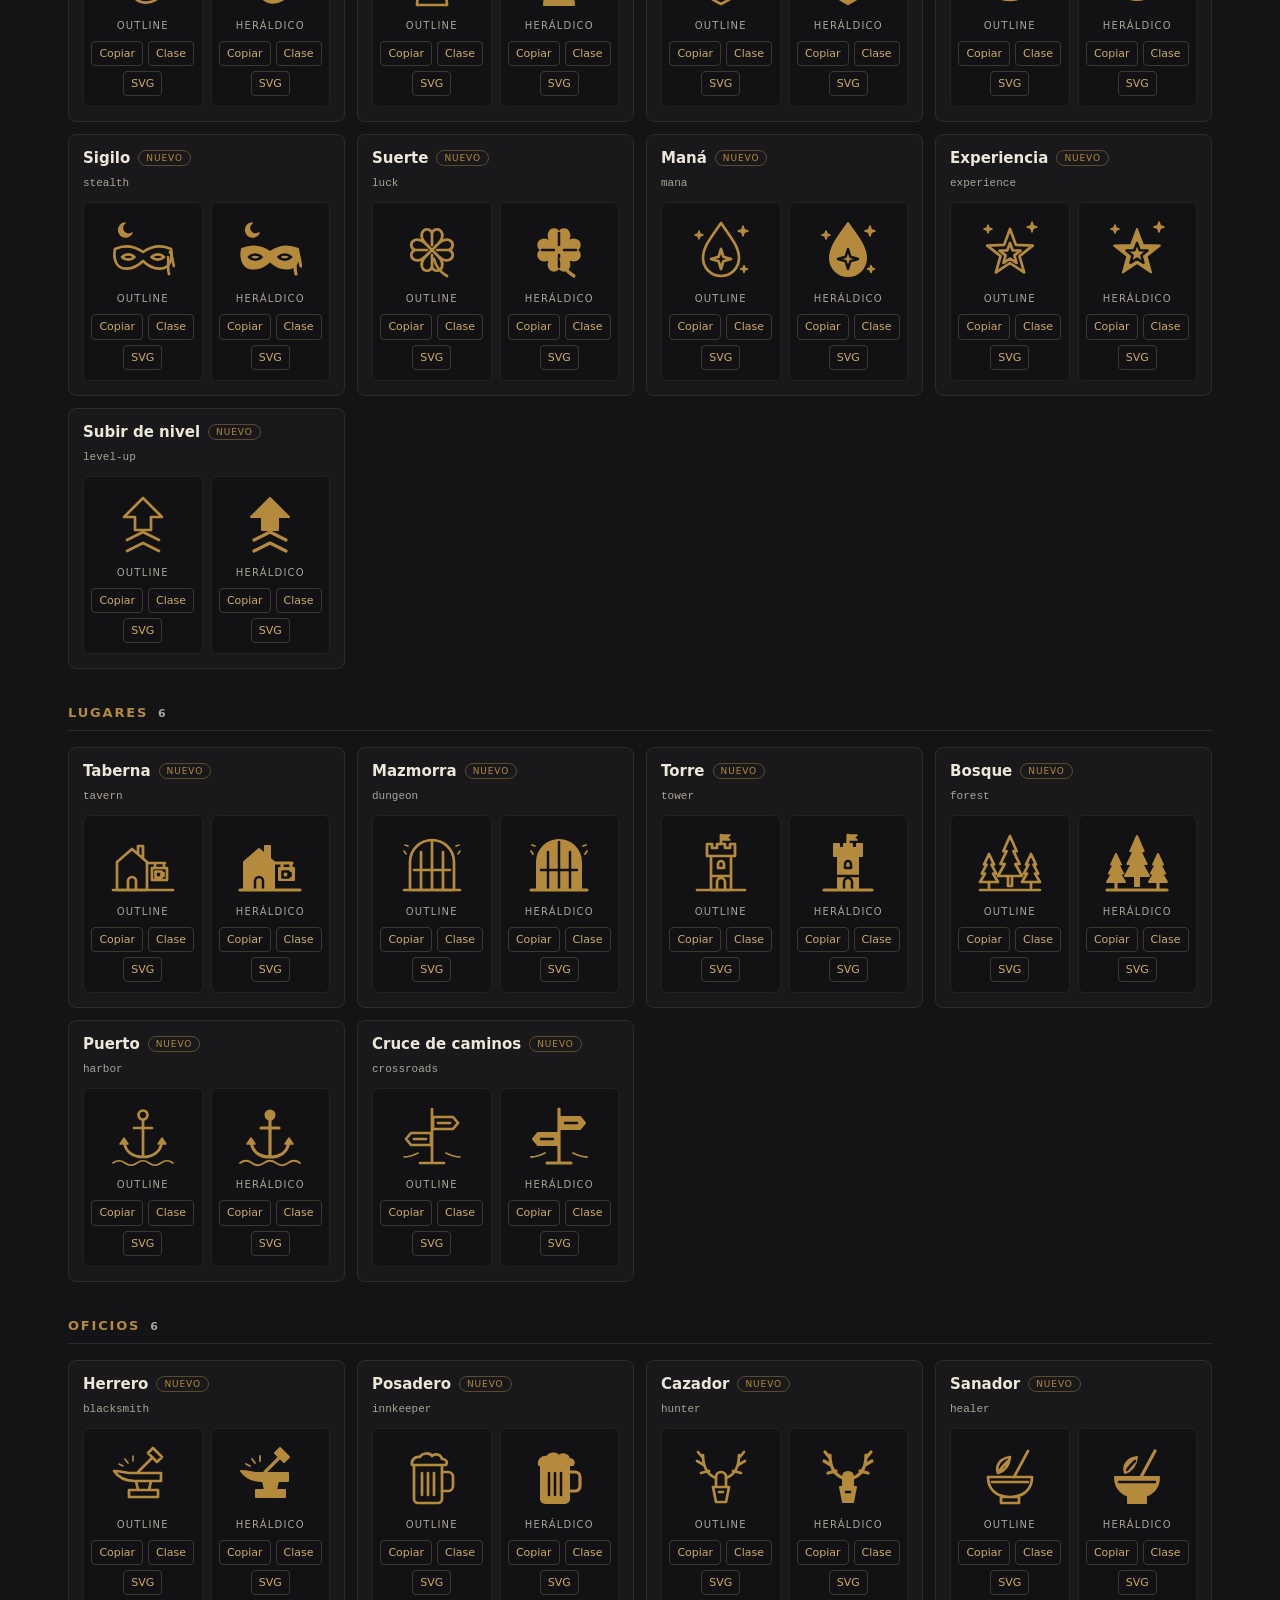
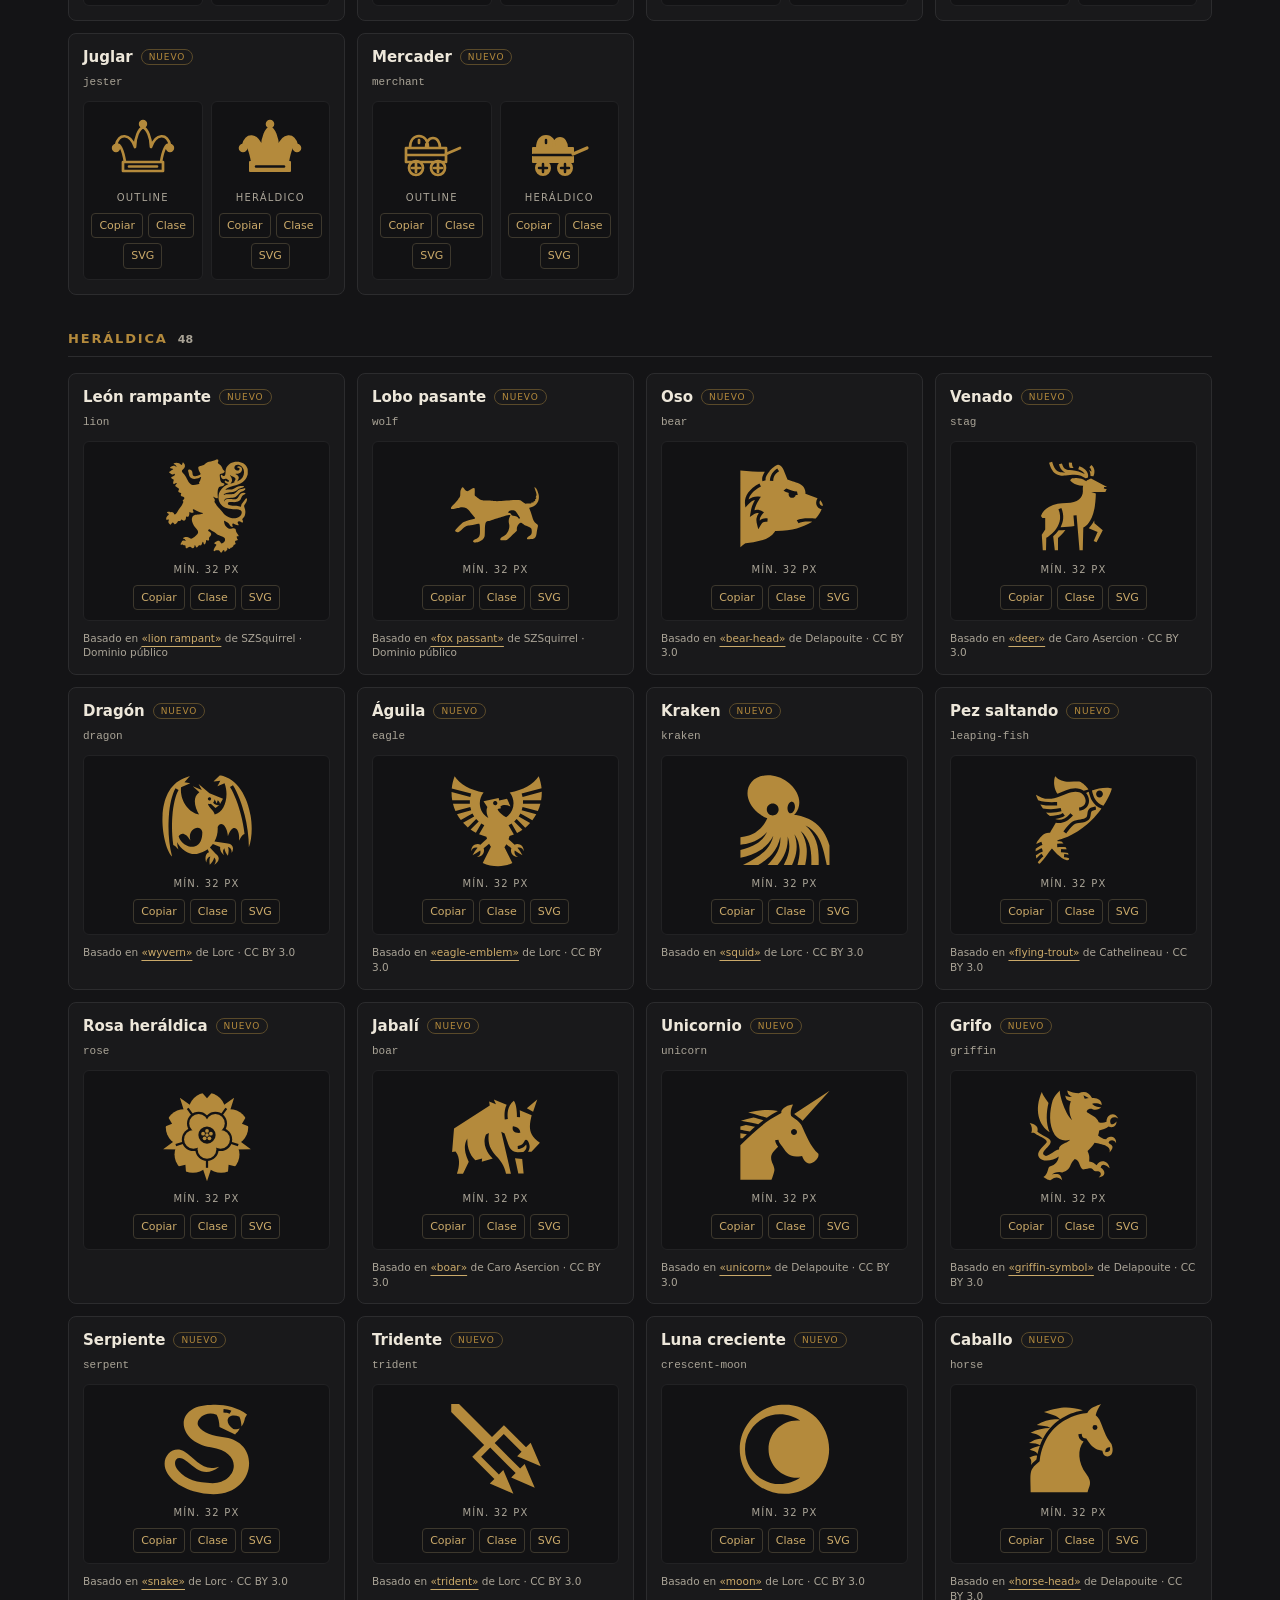
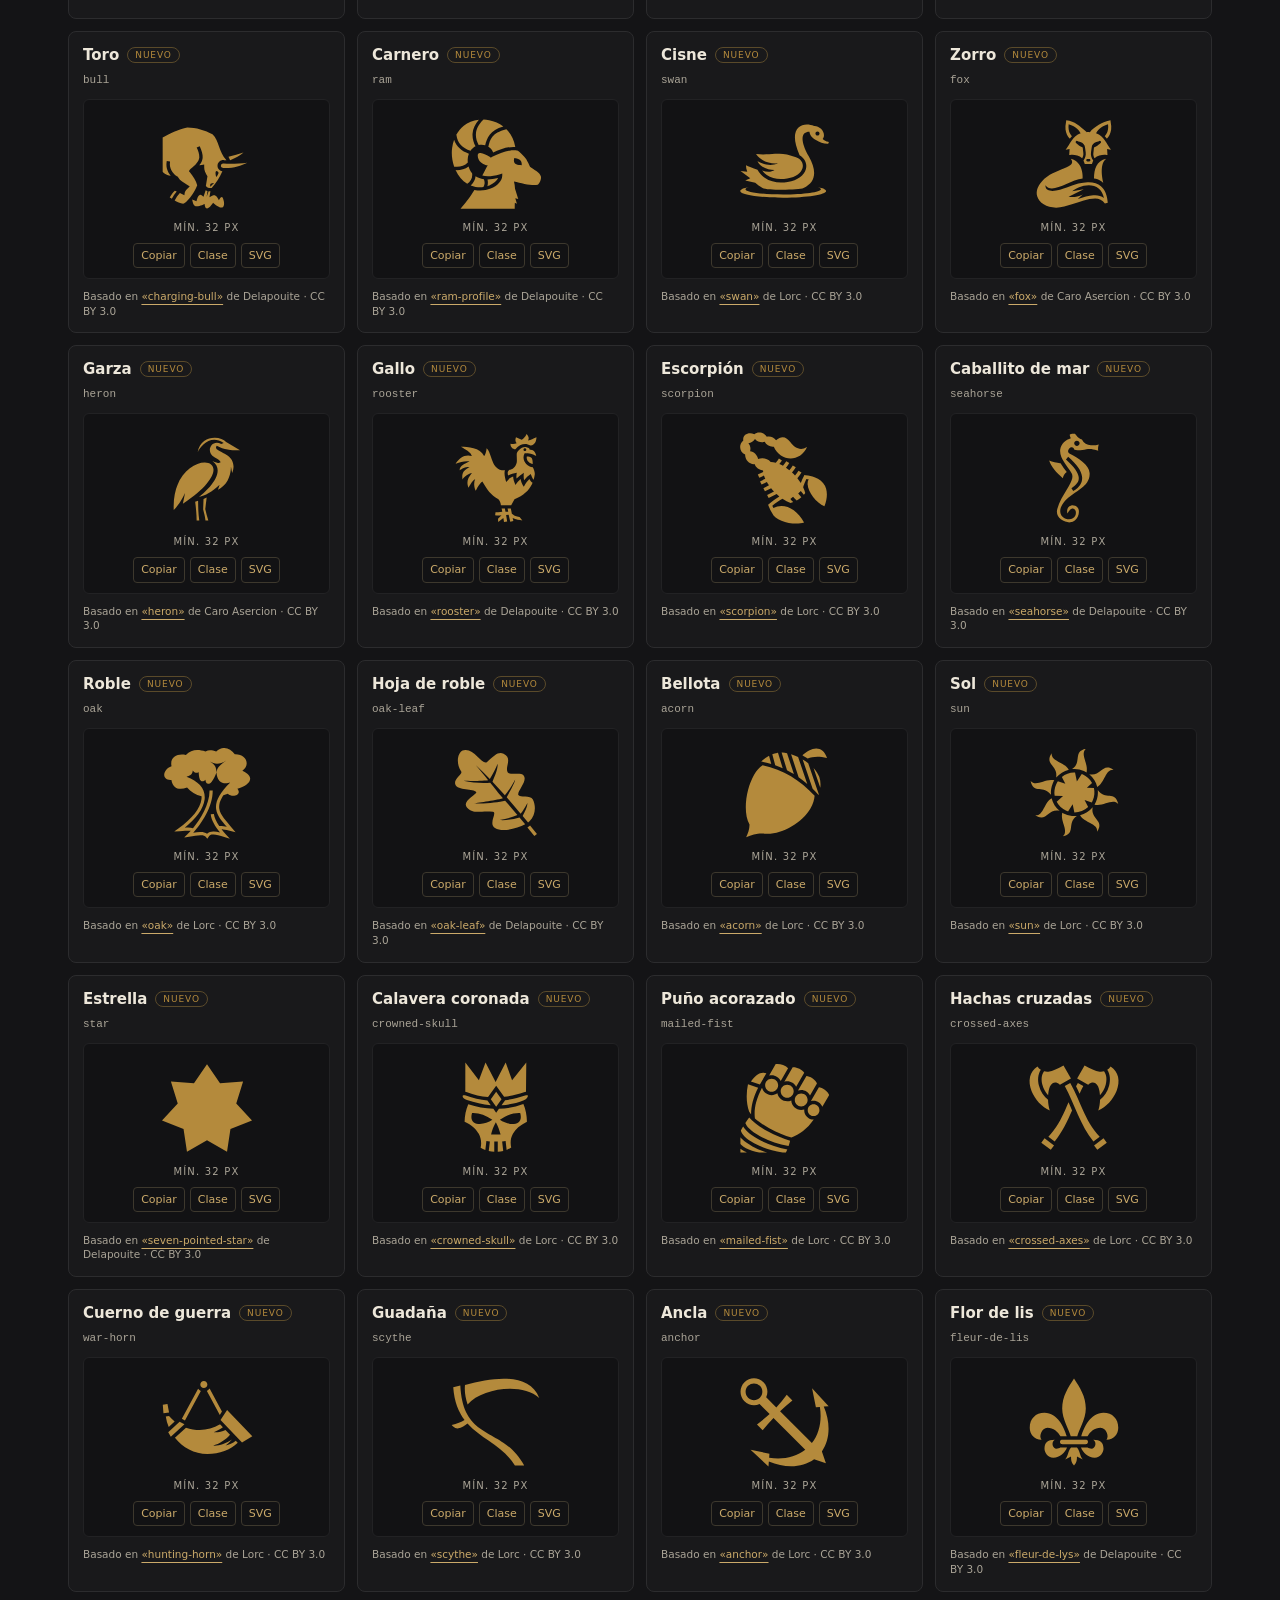
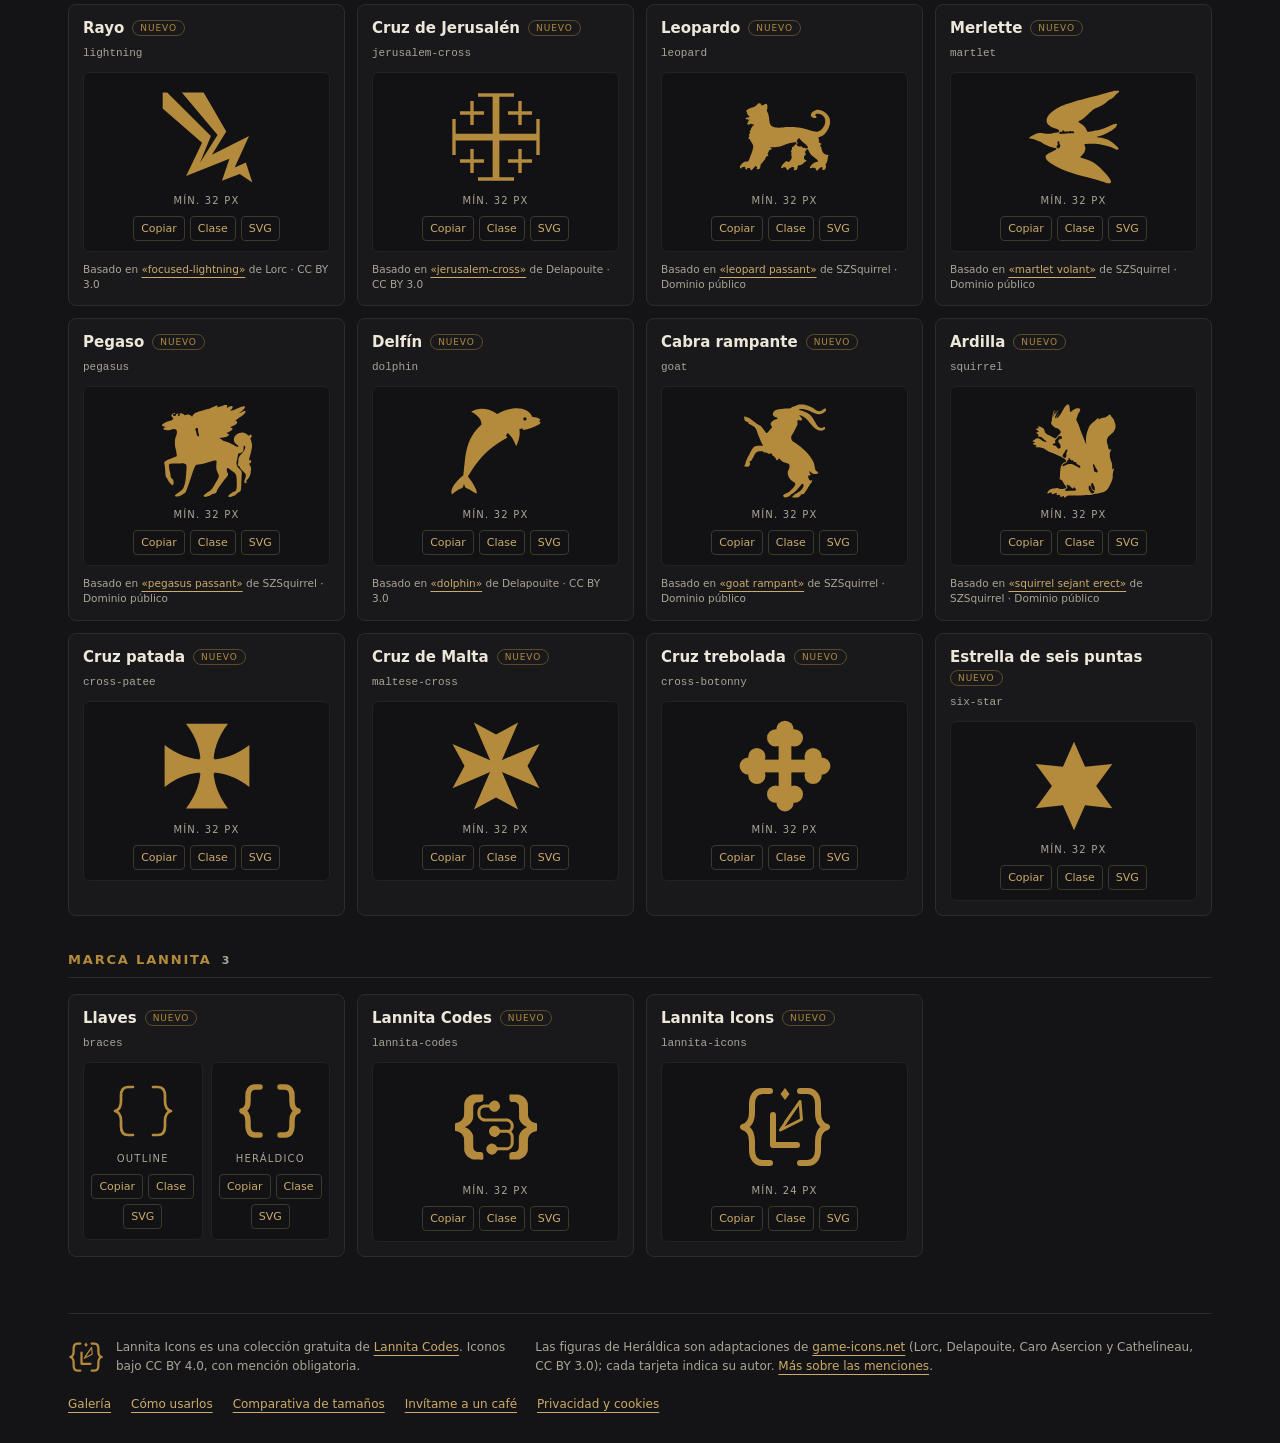
==== commit 96334249: "Añadir crédito de game-icons.net en el pie de la web Las figuras de Heráldica son adaptaciones de ga" ====
--- a/index.html
+++ b/index.html
@@ -672,138 +672,138 @@
 <!-- Lannita Icons · Iconos de Lannita Codes (https://lannitacodes.tumblr.com/) · CC BY 4.0, mención obligatoria -->
 <defs><mask id="li-merchant-heraldic-cut" maskUnits="userSpaceOnUse" x="-64" y="-64" width="192" height="192" style="mask-type:luminance"><rect x="-64" y="-64" width="192" height="192" fill="white"/><g fill="none" stroke="black" stroke-linecap="round" stroke-linejoin="round"><path d="M6 37h40 M16 46v8M12 50h8M38 46v8M34 50h8 M19 22v3" stroke-width="2.5"/></g></mask></defs><g stroke="currentColor" stroke-linecap="round" stroke-linejoin="round"><path d="M6 30h40v14H6Z M10 30c0-8 4-12 9-12s9 4 9 12Z M26 30c0-6 3-10 7-10s7 4 7 10Z M9 50a7 7 0 1 0 14 0a7 7 0 1 0 -14 0 M31 50a7 7 0 1 0 14 0a7 7 0 1 0 -14 0" fill="currentColor" stroke-width="2" mask="url(#li-merchant-heraldic-cut)"/><path d="M46 36l14-6" fill="none" stroke-width="3.2"/></g>
 </svg><figcaption>Heráldico</figcaption><div class="actions"><button type="button" data-name="merchant" data-style="heraldic" aria-label="Copiar HTML de Mercader, heráldico">Copiar</button><button type="button" data-class="li li-heraldic li-merchant" aria-label="Copiar clase CSS de Mercader, heráldico">Clase</button><a href="./icons/heraldic/merchant.svg" download="lannita-merchant-heraldic.svg" aria-label="Descargar SVG de Mercader, heráldico">SVG</a></div></figure></div></article></div></section><section class="category" data-category="Heráldica"><h2>Heráldica <span>48</span></h2><div class="grid"><article id="lion" data-search="lion león rampante heráldica" data-category="Heráldica" data-variants="1"><div class="card-head"><h3>León rampante</h3><span class="badge">Nuevo</span><a class="name" href="#lion"><code>lion</code></a></div><div class="pair single"><figure class="variant"><svg aria-hidden="true" focusable="false" xmlns="http://www.w3.org/2000/svg" width="64" height="64" viewBox="0 0 64 64">
-<!-- Lannita Icons · Iconos de Lannita Codes (https://lannitacodes.tumblr.com/) · CC BY 4.0, mención obligatoria. León rampante basado en «lion rampant» de SZSquirrel (Openclipart · https://github.com/ikks/openclipartcollection/blob/main/s/szquirrel-lion-rampant.svg), dominio público: simplificado a silueta maciza, color currentColor y escala 64×64.  -->
+<!-- Lannita Icons · Iconos de Lannita Codes (https://lannitacodes.tumblr.com/) · CC BY 4.0, mención obligatoria. León rampante basado en «lion rampant» de SZSquirrel (Openclipart · https://openclipart.org/artist/SZSquirrel), dominio público: simplificado a silueta maciza, color currentColor y escala 64×64.  -->
 <g fill="currentColor" transform="translate(4.813 1.000) scale(0.06200) translate(0.000000,1000.000000) scale(0.100000,-0.100000)"><path d="M5374 9989 c-30 -49 -367 -162 -579 -194 -323 -49 -445 -102 -600 -259 -135 -135 -148 -142 -405 -201 -327 -75 -358 -103 -335 -305 17 -148 56 -259 132 -372 156 -233 150 -257 -79 -339 -520 -186 -666 -142 -683 206 -10 194 -69 290 -227 367 -210 103 -297 4 -215 -244 32 -94 47 -159 51 -214 37 -519 527 -672 1181 -369 151 70 167 61 112 -68 -34 -78 -47 -124 -62 -206 -9 -52 -32 -100 -74 -155 -71 -93 -77 -124 -36 -184 l26 -37 -25 -21 c-13 -12 -74 -35 -137 -53 -661 -182 -857 -85 -1201 594 -135 267 -181 336 -375 555 -194 219 -206 328 -51 443 269 200 304 492 83 696 -80 74 -122 54 -132 -62 -11 -129 -106 -208 -151 -125 -107 198 -560 290 -765 155 -57 -37 -35 -74 79 -130 98 -49 128 -77 169 -159 58 -116 35 -148 -47 -62 -90 95 -131 105 -273 69 -196 -49 -350 -146 -339 -212 1 -7 2 -17 3 -23 3 -22 55 -43 119 -47 106 -7 135 -18 181 -68 48 -52 51 -65 14 -66 -29 -1 -52 -4 -90 -14 -13 -3 -60 -39 -104 -80 -76 -69 -118 -94 -191 -109 -38 -8 -61 -46 -49 -78 26 -68 291 -238 376 -240 53 -1 60 1 114 42 72 54 116 49 139 -18 31 -90 -82 -191 -245 -217 -218 -35 -197 -192 43 -317 97 -51 100 -62 57 -173 -86 -221 -20 -393 114 -296 92 67 189 96 227 68 28 -21 16 -51 -55 -137 -113 -138 -124 -192 -46 -231 23 -12 80 -50 127 -84 47 -34 110 -77 140 -96 108 -64 109 -70 48 -203 -83 -180 -52 -238 157 -296 133 -37 147 -55 98 -133 -78 -123 -9 -243 152 -262 230 -29 278 -186 107 -352 -62 -60 -90 -99 -87 -120 2 -7 3 -17 4 -21 0 -5 16 -16 35 -25 63 -29 58 -50 -69 -312 -75 -152 -131 -240 -227 -350 -89 -103 -142 -182 -227 -342 -205 -389 -391 -534 -441 -344 -32 122 -184 211 -304 179 -40 -11 -53 -9 -112 12 -185 65 -478 -42 -306 -112 163 -66 204 -129 130 -197 -18 -16 -61 -55 -95 -86 -40 -37 -74 -80 -98 -126 -20 -38 -40 -69 -46 -69 -5 0 -9 -53 -9 -125 l0 -125 38 0 c20 0 63 6 94 14 145 34 180 5 129 -104 -57 -119 -22 -249 98 -363 98 -94 142 -83 217 55 78 143 160 146 260 9 25 -34 55 -66 67 -70 83 -32 247 91 312 232 41 91 45 94 165 99 119 5 146 18 187 88 62 108 65 109 161 36 224 -170 388 -67 398 248 4 133 7 138 79 103 167 -82 265 40 282 348 9 162 14 166 119 108 59 -32 77 -37 145 -39 188 -7 227 44 149 192 -104 196 12 258 212 113 167 -121 457 -240 717 -295 197 -42 175 -81 -79 -143 -111 -26 -155 -35 -275 -55 -17 -3 -101 -10 -186 -15 -99 -7 -177 -17 -217 -29 -461 -144 -413 -802 103 -1396 343 -395 344 -519 3 -852 -318 -312 -551 -382 -713 -215 -128 132 -491 130 -614 -4 -73 -79 -47 -125 70 -125 77 0 90 -10 116 -86 9 -27 27 -63 40 -80 38 -51 10 -60 -82 -26 -135 50 -288 5 -328 -97 -9 -22 -34 -68 -56 -104 -99 -161 -78 -259 48 -221 68 21 94 17 169 -21 44 -22 94 -38 138 -44 90 -13 114 -37 115 -119 1 -90 10 -128 40 -166 44 -56 108 -54 165 5 36 38 65 53 173 91 143 50 140 50 218 -25 182 -174 349 -101 372 164 11 127 44 127 91 3 81 -217 147 -227 287 -46 97 126 105 130 212 93 111 -39 167 21 226 240 45 167 118 197 132 54 16 -152 89 -238 157 -184 53 42 121 229 130 359 8 111 19 119 106 75 139 -70 253 -22 221 93 -35 126 -6 205 123 341 174 184 133 373 -111 514 -112 64 -133 99 -98 166 44 86 109 100 184 41 76 -60 202 -140 331 -210 169 -92 239 -140 333 -227 130 -120 159 -134 567 -279 305 -108 393 -193 386 -375 -5 -156 -73 -258 -230 -348 -135 -77 -177 -68 -245 48 -106 181 -224 221 -393 132 -51 -27 -104 -52 -118 -56 -40 -12 -115 -71 -145 -115 -51 -73 -28 -123 63 -136 152 -22 180 -102 68 -197 -88 -76 -240 -395 -229 -482 12 -98 83 -110 174 -29 69 61 87 67 161 49 41 -9 88 -12 144 -8 98 7 119 -2 165 -75 78 -124 119 -162 176 -162 l52 0 33 62 c54 102 168 216 202 200 29 -13 41 -37 50 -98 20 -127 60 -121 206 27 117 118 140 168 114 243 -28 80 -10 86 66 24 130 -107 231 -106 255 4 11 46 31 59 80 52 89 -12 196 82 264 229 41 89 37 85 140 118 87 27 104 91 51 184 -68 118 -20 224 106 239 86 10 133 26 155 54 26 34 25 37 -25 88 -55 56 -78 124 -80 244 l-1 85 28 3 c16 2 45 -3 65 -10 160 -61 137 100 -43 307 -90 103 -130 182 -140 277 -14 125 -28 161 -85 212 -81 73 -190 83 -347 31 -171 -57 -289 -40 -447 62 -220 142 -367 365 -381 578 -3 44 -7 91 -10 105 -26 128 -32 128 221 -2 245 -127 281 -159 368 -326 68 -130 126 -190 207 -217 137 -46 198 -3 124 85 -93 111 -30 313 78 251 202 -115 358 -173 475 -175 109 -2 124 26 57 109 -206 257 46 413 340 211 73 -50 89 -54 122 -31 56 39 50 162 -13 271 -45 80 -43 87 55 183 123 121 188 245 225 426 51 251 40 392 -54 682 -76 234 -72 273 40 403 189 219 292 614 166 638 -42 9 -134 -82 -218 -214 -21 -33 -83 -111 -139 -174 -163 -184 -214 -280 -224 -419 -8 -122 -18 -127 -147 -72 -181 78 -264 90 -583 88 -492 -3 -758 99 -688 264 50 120 93 130 523 117 563 -17 781 87 902 430 86 248 141 308 379 416 155 71 103 161 -91 161 -249 -1 -393 -106 -580 -424 -137 -233 -252 -296 -500 -276 -53 4 -112 7 -410 21 -148 7 -305 -7 -385 -33 -95 -30 -130 -64 -222 -209 -40 -64 -34 68 7 153 69 141 216 200 515 209 606 17 694 52 990 389 198 225 247 264 389 311 205 67 336 167 352 266 14 84 -25 95 -173 48 -51 -17 -157 -42 -236 -56 -259 -46 -281 -58 -482 -253 -289 -282 -340 -299 -921 -302 -274 -1 -336 -8 -418 -50 -100 -49 -126 -32 -60 41 66 72 193 132 364 168 117 25 143 30 200 37 25 3 56 8 70 10 14 2 57 7 95 10 325 28 528 104 728 273 86 73 139 98 366 172 289 94 358 132 338 184 -13 34 -351 50 -487 22 -14 -2 -43 -7 -65 -11 -118 -17 -199 -54 -415 -188 -274 -171 -302 -178 -630 -174 -175 3 -262 0 -305 -9 -128 -27 -145 -13 -67 58 157 140 405 252 749 338 958 240 1400 568 1573 1167 11 40 25 75 30 78 18 11 13 561 -5 589 -8 12 -26 55 -40 96 -329 967 -2029 891 -2294 -102 -27 -99 -31 -133 -36 -273 -18 -486 -117 -594 -364 -396 -35 28 -66 51 -70 52 -3 0 -14 2 -23 4 -45 8 -67 -82 -47 -190 39 -208 232 -336 409 -271 25 10 65 24 89 33 l43 16 125 -64 c205 -105 255 -172 186 -249 -53 -59 -146 -50 -242 24 -115 88 -144 96 -181 49 -88 -112 66 -277 296 -319 120 -21 118 -25 -47 -100 -480 -217 -837 -645 -913 -1094 -3 -19 -8 -46 -11 -60 -33 -170 -24 -366 27 -550 131 -478 532 -802 1093 -884 23 -4 52 -9 65 -11 14 -3 86 -12 160 -20 131 -13 208 -18 450 -30 553 -27 746 -148 681 -428 -134 -575 -963 -727 -1626 -299 -160 103 -280 219 -417 402 -47 63 -164 201 -260 305 -318 350 -383 431 -493 615 -37 63 -79 129 -92 146 -42 56 -48 89 -23 128 60 98 43 168 -89 367 -87 130 -83 135 52 59 304 -170 428 -145 383 79 -17 83 -26 475 -12 573 13 98 18 125 33 183 53 202 123 277 288 309 365 71 557 306 296 361 -256 54 -342 211 -386 710 -23 254 -13 278 130 306 338 66 497 243 317 353 -102 62 -133 107 -197 286 -63 175 -155 289 -313 390 -176 112 -176 112 -127 233 38 92 43 161 15 225 l-22 52 -94 0 c-58 0 -95 -4 -100 -11z m2481 -578 c307 -109 513 -410 513 -750 0 -435 -196 -744 -600 -946 -156 -78 -178 -75 -98 13 222 241 175 464 -136 646 -112 65 -106 80 31 89 224 16 364 74 481 199 228 242 100 584 -226 603 -201 11 -271 -137 -75 -158 170 -18 206 -154 67 -252 -63 -43 -199 -44 -280 -2 -410 215 -120 715 323 558z m-885 -1151 c49 -28 136 -70 194 -95 310 -130 364 -259 200 -478 -48 -64 -52 -81 -28 -108 20 -22 13 -34 -34 -58 -82 -42 -402 -124 -419 -108 -3 4 23 35 59 69 88 85 139 199 133 298 -11 158 -59 281 -173 444 -71 101 -58 108 68 36z"/></g>
-</svg><figcaption>Mín. 32 px</figcaption><div class="actions"><button type="button" data-name="lion" data-style="heraldic" aria-label="Copiar HTML de León rampante, heráldico">Copiar</button><button type="button" data-class="li li-lion" aria-label="Copiar clase CSS de León rampante, heráldico">Clase</button><a href="./icons/heraldic/lion.svg" download="lannita-lion-heraldic.svg" aria-label="Descargar SVG de León rampante, heráldico">SVG</a></div></figure></div><p class="card-credit">Basado en <a href="https://github.com/ikks/openclipartcollection/blob/main/s/szquirrel-lion-rampant.svg">«lion rampant»</a> de SZSquirrel · Dominio público</p></article><article id="wolf" data-search="wolf lobo pasante heráldica" data-category="Heráldica" data-variants="1"><div class="card-head"><h3>Lobo pasante</h3><span class="badge">Nuevo</span><a class="name" href="#wolf"><code>wolf</code></a></div><div class="pair single"><figure class="variant"><svg aria-hidden="true" focusable="false" xmlns="http://www.w3.org/2000/svg" width="64" height="64" viewBox="0 0 64 64">
-<!-- Lannita Icons · Iconos de Lannita Codes (https://lannitacodes.tumblr.com/) · CC BY 4.0, mención obligatoria. Lobo pasante adaptado de «fox passant» de SZSquirrel (Openclipart · https://github.com/ikks/openclipartcollection/blob/main/s/szquirrel-fox-passant.svg), dominio público: cola redibujada, simplificado a silueta maciza, color currentColor y escala 64×64.  -->
+</svg><figcaption>Mín. 32 px</figcaption><div class="actions"><button type="button" data-name="lion" data-style="heraldic" aria-label="Copiar HTML de León rampante, heráldico">Copiar</button><button type="button" data-class="li li-lion" aria-label="Copiar clase CSS de León rampante, heráldico">Clase</button><a href="./icons/heraldic/lion.svg" download="lannita-lion-heraldic.svg" aria-label="Descargar SVG de León rampante, heráldico">SVG</a></div></figure></div><p class="card-credit">Basado en <a href="https://openclipart.org/artist/SZSquirrel">«lion rampant»</a> de SZSquirrel · Dominio público</p></article><article id="wolf" data-search="wolf lobo pasante heráldica" data-category="Heráldica" data-variants="1"><div class="card-head"><h3>Lobo pasante</h3><span class="badge">Nuevo</span><a class="name" href="#wolf"><code>wolf</code></a></div><div class="pair single"><figure class="variant"><svg aria-hidden="true" focusable="false" xmlns="http://www.w3.org/2000/svg" width="64" height="64" viewBox="0 0 64 64">
+<!-- Lannita Icons · Iconos de Lannita Codes (https://lannitacodes.tumblr.com/) · CC BY 4.0, mención obligatoria. Lobo pasante adaptado de «fox passant» de SZSquirrel (Openclipart · https://openclipart.org/artist/SZSquirrel), dominio público: cola redibujada, simplificado a silueta maciza, color currentColor y escala 64×64.  -->
 <g fill="currentColor" transform="translate(2.000 7.700) scale(0.06000) translate(0.000000,810.000000) scale(0.100000,-0.100000)"><path d="M1275 6142 c-54 -11 -141 -157 -199 -334 -34 -106 -37 -131 -42 -353 -7 -379 3 -353 -249 -675 -210 -268 -254 -317 -496 -565 -102 -104 -204 -218 -227 -252 -24 -35 -47 -63 -52 -63 -6 0 -10 -33 -10 -74 l0 -74 52 -22 c46 -20 64 -22 143 -17 87 5 130 15 320 71 50 15 144 34 210 42 66 8 158 25 205 39 453 128 913 -38 1170 -421 109 -164 155 -222 375 -479 272 -317 278 -283 -70 -375 -1077 -286 -1016 -254 -1618 -870 -354 -362 -386 -423 -267 -509 185 -134 331 -92 634 186 399 365 568 458 866 478 101 7 216 24 370 56 370 78 685 139 710 139 53 0 66 -25 96 -193 3 -18 12 -117 19 -212 5 -69 5 -590 0 -645 -22 -233 -52 -321 -154 -445 -85 -104 -170 -157 -305 -191 -230 -57 -390 -280 -249 -347 27 -12 50 -25 51 -29 5 -11 420 -10 426 1 3 5 59 30 125 55 297 116 534 335 610 563 32 96 31 84 46 763 7 304 15 462 31 553 51 305 130 402 351 427 113 12 236 48 500 143 115 42 308 105 429 142 120 36 356 111 524 165 312 102 449 139 695 191 276 58 335 51 285 -35 -171 -294 -212 -591 -127 -916 129 -485 -179 -1203 -571 -1331 -304 -99 -531 -408 -348 -473 65 -23 472 -28 590 -7 127 22 166 55 661 541 198 195 399 389 445 431 l85 76 0 164 c1 172 6 207 52 319 84 204 254 377 391 396 65 9 114 -11 209 -86 131 -105 199 -142 471 -259 501 -216 533 -251 538 -581 4 -297 -40 -375 -316 -552 -175 -112 -264 -245 -202 -301 57 -52 507 -48 682 5 203 61 306 211 354 513 12 74 15 93 21 140 19 160 57 365 100 540 78 317 76 324 -125 480 -245 191 -333 340 -471 805 -123 410 -200 635 -289 843 -55 130 -49 146 61 162 663 93 1089 707 954 1375 -3 14 -10 52 -16 85 -23 127 -141 444 -212 566 -32 57 -197 239 -215 239 -33 0 -1 -176 57 -314 90 -216 147 -440 144 -568 0 -15 -21 -74 -47 -131 -56 -126 -58 -145 -13 -149 27 -3 33 -7 35 -32 6 -49 -6 -71 -66 -130 -86 -84 -100 -110 -67 -132 51 -33 8 -88 -97 -123 -78 -26 -92 -39 -84 -79 11 -47 -15 -61 -117 -63 -105 -2 -119 -10 -126 -71 -3 -23 -79 -32 -296 -33 -190 -2 -238 -5 -275 -19 -60 -23 -63 -22 -249 99 -270 175 -271 175 -292 217 -11 21 -31 43 -45 48 -126 48 -711 61 -1119 25 -27 -3 -135 -12 -240 -20 -104 -9 -210 -18 -235 -20 -195 -19 -393 -35 -605 -50 -232 -16 -622 -19 -740 -4 -38 4 -92 11 -119 14 -26 3 -78 9 -115 15 -36 5 -102 11 -146 15 -44 3 -96 8 -115 11 -19 3 -192 7 -385 9 -192 3 -361 7 -375 9 -14 3 -46 7 -72 11 -193 24 -369 114 -593 305 -49 42 -125 103 -168 134 -109 81 -108 76 -100 336 15 445 6 525 -62 578 -76 60 -208 -1 -485 -223 -271 -218 -399 -174 -680 232 -53 78 -91 104 -135 95z m5755 -2596 c83 -33 152 -86 213 -161 78 -95 324 -471 332 -505 4 -17 19 -46 35 -63 56 -65 66 -96 45 -137 -42 -80 -160 -60 -180 30 -23 105 -287 215 -585 246 -74 7 -114 24 -131 56 -6 11 -38 50 -71 85 -32 35 -67 83 -78 107 -23 56 -26 57 -113 60 -147 4 -196 115 -82 186 19 12 44 33 56 48 37 47 69 62 139 63 36 1 92 5 125 9 111 15 223 6 295 -24z"/></g>
-</svg><figcaption>Mín. 32 px</figcaption><div class="actions"><button type="button" data-name="wolf" data-style="heraldic" aria-label="Copiar HTML de Lobo pasante, heráldico">Copiar</button><button type="button" data-class="li li-wolf" aria-label="Copiar clase CSS de Lobo pasante, heráldico">Clase</button><a href="./icons/heraldic/wolf.svg" download="lannita-wolf-heraldic.svg" aria-label="Descargar SVG de Lobo pasante, heráldico">SVG</a></div></figure></div><p class="card-credit">Basado en <a href="https://github.com/ikks/openclipartcollection/blob/main/s/szquirrel-fox-passant.svg">«fox passant»</a> de SZSquirrel · Dominio público</p></article><article id="bear" data-search="bear oso heráldica" data-category="Heráldica" data-variants="1"><div class="card-head"><h3>Oso</h3><span class="badge">Nuevo</span><a class="name" href="#bear"><code>bear</code></a></div><div class="pair single"><figure class="variant"><svg aria-hidden="true" focusable="false" xmlns="http://www.w3.org/2000/svg" width="64" height="64" viewBox="0 0 64 64">
-<!-- Lannita Icons · Iconos de Lannita Codes (https://lannitacodes.tumblr.com/) · CC BY 4.0, mención obligatoria. Adaptación de «bear-head» de Delapouite (game-icons.net · https://github.com/game-icons/icons/blob/master/delapouite/bear-head.svg), CC BY 3.0: fondo eliminado, color currentColor y escala 64×64. -->
+</svg><figcaption>Mín. 32 px</figcaption><div class="actions"><button type="button" data-name="wolf" data-style="heraldic" aria-label="Copiar HTML de Lobo pasante, heráldico">Copiar</button><button type="button" data-class="li li-wolf" aria-label="Copiar clase CSS de Lobo pasante, heráldico">Clase</button><a href="./icons/heraldic/wolf.svg" download="lannita-wolf-heraldic.svg" aria-label="Descargar SVG de Lobo pasante, heráldico">SVG</a></div></figure></div><p class="card-credit">Basado en <a href="https://openclipart.org/artist/SZSquirrel">«fox passant»</a> de SZSquirrel · Dominio público</p></article><article id="bear" data-search="bear oso heráldica" data-category="Heráldica" data-variants="1"><div class="card-head"><h3>Oso</h3><span class="badge">Nuevo</span><a class="name" href="#bear"><code>bear</code></a></div><div class="pair single"><figure class="variant"><svg aria-hidden="true" focusable="false" xmlns="http://www.w3.org/2000/svg" width="64" height="64" viewBox="0 0 64 64">
+<!-- Lannita Icons · Iconos de Lannita Codes (https://lannitacodes.tumblr.com/) · CC BY 4.0, mención obligatoria. Adaptación de «bear-head» de Delapouite (game-icons.net · https://game-icons.net/1x1/delapouite/bear-head.html), CC BY 3.0: fondo eliminado, color currentColor y escala 64×64. -->
 <g fill="currentColor" transform="scale(.125)"><path d="M220.41 35.389c-.584-.175-9.216 1.425-18.76 7.976-8.948 6.143-18.914 15.31-27.283 25.137l.34.268c-6.134 7.797-13.129 16.816-17.613 25.767-4.485 8.951-6.294 17.19-3.989 24.71l-17.209 5.274c-4.144-13.518-.522-26.817 5.104-38.046 2.208-4.408 4.753-8.587 7.398-12.52C105.378 74.11 62.33 71.25 18 66.748v409.828a264.891 264.891 0 0 1 24.8-19.922l1.901-1.345 2.313-.254c24.034-2.65 55.821-6.651 84.908-15.803 29.086-9.152 54.934-23.401 68.633-45.191l2.558-4.073 4.809-.134c91.21-2.547 140.126-19.862 193.652-50.153.126-.095.252-.199.377-.295-6.874-.376-14.493-.65-22.334-.617-20.444.086-42.1 3.08-51.367 8.973l-9.658-15.188c16.106-10.242 39.29-11.694 60.949-11.785 15.73-.066 30.683 1.026 40.254 1.797 6.938-7.739 13.533-16.503 19.18-25.514 5.066-8.086 9.33-16.386 12.537-24.177-3.821-.55-7.395-1.642-10.633-3.258-8.283-4.134-14.026-11.447-16.754-19.596-3.827-11.432-2.087-24.798 5.268-35.777l-64.641-23.35.277-6.598c.396-9.422-6.387-27.053-14.601-34.712-21.568-20.112-46.91-21.58-78.06-33.93l-3.554-1.408-1.453-3.536c-10.662-25.924-17.06-44.024-23.47-55.5-6.412-11.475-11.574-16.287-23.48-19.841zm-5.808 20.82l9.84 15.072c-29.07 18.978-29.771 34.937-31.23 51.65l-17.93-1.562c1.5-17.208 5.882-43.33 39.32-65.16zM119.6 135.473l8.119 16.064c-42.266 21.357-60.741 47.237-65.88 70.451 14.366-11.279 29.7-17.184 50.218-16.46l15.238.538-7.834 13.08c-17.268 28.834-22.552 42.534-26.24 59.696 4.017-1.528 8.007-2.635 12.119-2.979 9.78-.818 19.142 2.28 29.105 7.746l9.5 5.211-6.869 8.383c-9.978 12.178-13.966 20.02-15.224 27.56-.477 2.856-.454 5.974-.198 9.333 2.711-2.798 5.58-5.305 8.942-7.198 9.125-5.137 19.745-5.825 33.097-4.632l-1.601 17.927c-11.9-1.063-18.132-.162-22.666 2.391-4.534 2.553-8.91 7.798-14.88 18.39l-11.05 19.614-5.516-21.826c-3.535-13.99-5.842-25.216-3.882-36.961 1.486-8.91 5.434-17.37 12.002-26.742-3.422-1.103-6.376-1.5-9.258-1.258-5.244.439-11.572 3.057-20.965 9.203l-17.365 11.361 3.572-20.441c4.283-24.513 7.539-40.242 23.588-69.49-14.037 2.56-23.415 10.322-37.408 25.492l-13.442 14.57-2.12-19.709c-3.829-35.558 16.816-78.954 76.898-109.314zm143.707 26.976c17.788 7.852 39.24 14.301 56.859 16.617l3.707 17.616c-3.852.81-7.24.644-10.861.07-1.363 9.026-9.537 15.736-18.74 15.736-10.089 0-18.946-8.06-18.946-18.396 0-2.45.511-4.766 1.404-6.883-8.85-3.702-23.717-6.978-28.798-14.723 5.796-2.514 14.755-10.553 15.375-10.037zM443.633 225.4c-3.758 6.287-4.294 13.381-2.438 18.928 1.396 4.17 3.941 7.317 7.721 9.203 2.142 1.07 4.803 1.797 8.147 1.823.303-1.51.546-2.968.707-4.348-.926-6.793-6.555-16.61-14.137-25.606z"/></g>
-</svg><figcaption>Mín. 32 px</figcaption><div class="actions"><button type="button" data-name="bear" data-style="heraldic" aria-label="Copiar HTML de Oso, heráldico">Copiar</button><button type="button" data-class="li li-bear" aria-label="Copiar clase CSS de Oso, heráldico">Clase</button><a href="./icons/heraldic/bear.svg" download="lannita-bear-heraldic.svg" aria-label="Descargar SVG de Oso, heráldico">SVG</a></div></figure></div><p class="card-credit">Basado en <a href="https://github.com/game-icons/icons/blob/master/delapouite/bear-head.svg">«bear-head»</a> de Delapouite · CC BY 3.0</p></article><article id="stag" data-search="stag venado heráldica" data-category="Heráldica" data-variants="1"><div class="card-head"><h3>Venado</h3><span class="badge">Nuevo</span><a class="name" href="#stag"><code>stag</code></a></div><div class="pair single"><figure class="variant"><svg aria-hidden="true" focusable="false" xmlns="http://www.w3.org/2000/svg" width="64" height="64" viewBox="0 0 64 64">
-<!-- Lannita Icons · Iconos de Lannita Codes (https://lannitacodes.tumblr.com/) · CC BY 4.0, mención obligatoria. Adaptación de «deer» de Caro Asercion (game-icons.net · https://github.com/game-icons/icons/blob/master/caro-asercion/deer.svg), CC BY 3.0: fondo eliminado, color currentColor y escala 64×64. -->
+</svg><figcaption>Mín. 32 px</figcaption><div class="actions"><button type="button" data-name="bear" data-style="heraldic" aria-label="Copiar HTML de Oso, heráldico">Copiar</button><button type="button" data-class="li li-bear" aria-label="Copiar clase CSS de Oso, heráldico">Clase</button><a href="./icons/heraldic/bear.svg" download="lannita-bear-heraldic.svg" aria-label="Descargar SVG de Oso, heráldico">SVG</a></div></figure></div><p class="card-credit">Basado en <a href="https://game-icons.net/1x1/delapouite/bear-head.html">«bear-head»</a> de Delapouite · CC BY 3.0</p></article><article id="stag" data-search="stag venado heráldica" data-category="Heráldica" data-variants="1"><div class="card-head"><h3>Venado</h3><span class="badge">Nuevo</span><a class="name" href="#stag"><code>stag</code></a></div><div class="pair single"><figure class="variant"><svg aria-hidden="true" focusable="false" xmlns="http://www.w3.org/2000/svg" width="64" height="64" viewBox="0 0 64 64">
+<!-- Lannita Icons · Iconos de Lannita Codes (https://lannitacodes.tumblr.com/) · CC BY 4.0, mención obligatoria. Adaptación de «deer» de Caro Asercion (game-icons.net · https://game-icons.net/1x1/caro-asercion/deer.html), CC BY 3.0: fondo eliminado, color currentColor y escala 64×64. -->
 <g fill="currentColor" transform="scale(.125)"><path d="m139.3 20.25-16.1 4.5c9.4 33.5 22.3 51.1 37 60.3 14.9 9.4 32.1 10.2 50.9 8.5 25-2.3 53.2-9.6 82 1.1 7.8 3.5 16 7.95 24.7 13.85 4.6-1.4 8.6-3.2 12.6-4.5 0 0 3.2-10.25-2-23.35-4.5-11.5-15.7-26-44-36.2l-5.6 15.6c17.4 6.4 26.8 14.3 31.6 21.8.7 1.1 1.2 2.1 1.7 3.1-3.8-2-7.7-3.8-11.5-5.2-28.1-13-50.6-13.8-68.6-15.8-9.6-1-17.7-2.2-24.4-7-6.7-4.9-11.7-13.4-16-28.2l-16 4.7c5.7 19.6 13.3 30.4 22.2 36.9 4 2.9 8.3 5 12.9 6.5-15.8.85-30.7.67-41.7-5.9-12.2-7.7-21.9-22.9-29.7-50.7zm89.5 3.6c-.9 11.2 1.1 20.3 4.4 27.7 7.7.96 14.4 1.1 21.4 2.3-5.4-6-10.2-15.2-9.2-28.8zm120.3 13.5-10.9 12.5c8.2 7.2 10.5 15.8 10.5 23.1-4.4-3.92-8.4-6.53-13.1-8.9 7.2 8.42 8.2 23.36 8.7 31.4l15.5 1.7s17.6-35.2-10.7-59.8zm-80.7 69.35c-17.5 2-26.8-2.6-32.4 13.8 0 0 18.8 27.9 68.9 27.2-2.8 11.4-1.5 19.8-1.5 29.9 0 33.6-27 62.9-86.5 62.9-30.2 0-66.9 5.4-94.9 20.5-19.9 10.7-35.47 26.2-42.36 47.7l7.81 10.9 14.95.2v61.7l-18.24 28.3 5.24 82h17.3l1.5-66c8.6-5 28.3-18 45.1-38 22.8-26.9 40.3-66 19.7-114.4l15.4-6.5c16.9 39.7 11 74.1-3.8 101.8 28.3-.9 52.6-2.7 73.2-6.1l-4.7-56.3 16.6-1.4 15.8 186.9h17.2l2.9-121.7c13.7-5.8 44.9-27.1 59.5-101.1 1.8-9 2.8-16.6 3.3-23.1 2.3-16.5 3.6-35.1 4-56.3l-24.5-7.7h75.3l7.3-16.5c-7.1.3-15.6-3.4-15.6-3.4l1.7-8h15.8l-85.5-44.3c-9.5 3.6-19.5 8.3-26.5 14-5.6-4-25-16.5-52-17zm95.5 226.6c-9.7 18.1-20.1 31.6-29.1 41.2l47.1 20.8-20.9 47.5 15 7 33.4-64.8-44.3-37.4c-.4-2.3-.9-6.8-1.2-14.3zm-153.8 50.8c-11.3.7-23.3 1.2-36.1 1.4-8.7 11.5-18.7 22.6-29.1 31.2l8.7 75h17.1v-65c7.3-6 24.9-21.3 39.4-42.6z"/></g>
-</svg><figcaption>Mín. 32 px</figcaption><div class="actions"><button type="button" data-name="stag" data-style="heraldic" aria-label="Copiar HTML de Venado, heráldico">Copiar</button><button type="button" data-class="li li-stag" aria-label="Copiar clase CSS de Venado, heráldico">Clase</button><a href="./icons/heraldic/stag.svg" download="lannita-stag-heraldic.svg" aria-label="Descargar SVG de Venado, heráldico">SVG</a></div></figure></div><p class="card-credit">Basado en <a href="https://github.com/game-icons/icons/blob/master/caro-asercion/deer.svg">«deer»</a> de Caro Asercion · CC BY 3.0</p></article><article id="dragon" data-search="dragon dragón heráldica" data-category="Heráldica" data-variants="1"><div class="card-head"><h3>Dragón</h3><span class="badge">Nuevo</span><a class="name" href="#dragon"><code>dragon</code></a></div><div class="pair single"><figure class="variant"><svg aria-hidden="true" focusable="false" xmlns="http://www.w3.org/2000/svg" width="64" height="64" viewBox="0 0 64 64">
-<!-- Lannita Icons · Iconos de Lannita Codes (https://lannitacodes.tumblr.com/) · CC BY 4.0, mención obligatoria. Adaptación de «wyvern» de Lorc (game-icons.net · https://github.com/game-icons/icons/blob/master/lorc/wyvern.svg), CC BY 3.0: fondo eliminado, color currentColor y escala 64×64. -->
+</svg><figcaption>Mín. 32 px</figcaption><div class="actions"><button type="button" data-name="stag" data-style="heraldic" aria-label="Copiar HTML de Venado, heráldico">Copiar</button><button type="button" data-class="li li-stag" aria-label="Copiar clase CSS de Venado, heráldico">Clase</button><a href="./icons/heraldic/stag.svg" download="lannita-stag-heraldic.svg" aria-label="Descargar SVG de Venado, heráldico">SVG</a></div></figure></div><p class="card-credit">Basado en <a href="https://game-icons.net/1x1/caro-asercion/deer.html">«deer»</a> de Caro Asercion · CC BY 3.0</p></article><article id="dragon" data-search="dragon dragón heráldica" data-category="Heráldica" data-variants="1"><div class="card-head"><h3>Dragón</h3><span class="badge">Nuevo</span><a class="name" href="#dragon"><code>dragon</code></a></div><div class="pair single"><figure class="variant"><svg aria-hidden="true" focusable="false" xmlns="http://www.w3.org/2000/svg" width="64" height="64" viewBox="0 0 64 64">
+<!-- Lannita Icons · Iconos de Lannita Codes (https://lannitacodes.tumblr.com/) · CC BY 4.0, mención obligatoria. Adaptación de «wyvern» de Lorc (game-icons.net · https://game-icons.net/1x1/lorc/wyvern.html), CC BY 3.0: fondo eliminado, color currentColor y escala 64×64. -->
 <g fill="currentColor" transform="scale(.125)"><path d="M324.97 17.54c.03.034.057.07.087.106l-34.924 32.428 36.904-3.752-15.396 30.12 38.048-16.075c26.147 69.965.623 154.277-52.555 166.262-6.554-25.37-34.13-37.945-36.055-57.382.303.093.604.187.912.27 4.833 1.295 9.736 1.183 14.274-.07l25.138 22.89 20.653-16.377c-7.363 2.836-28.588-1.402-33.25-13.923 3.154-3.24 5.55-7.284 6.793-11.922.485-1.813.757-3.635.86-5.445l11.524 22.777 5.22-16.94c7.625 5.575 12.474 13.605 11.49 21.136l16.673-29.4-72.14-29.56-58.057-48.03 17.1 31.25-48.206-19.753 35.14 31.237c-40.602 28.158-22.085 85.04-1.796 119.29-57.5-9.685-103.128-77.435-95.763-145.03l49.21-21.366-31.08-5.14 29.207-33.417-32.015 11.54c.037-.067.07-.135.107-.202-168.36 66.33-116.413 367-63.728 417.99-.19-1.317-.364-2.58-.54-3.855-14.922-56.244-20.375-125.624-17.5-190.53 3.02-68.237 14.834-131.16 36.794-169.522l16.22 9.283c-18.894 33.008-31.4 94.563-34.345 161.064-1.942 43.86.106 90.022 6.275 132.082 6.124 1.892 15.046 9.615 27.295 23.24-4.818-13.35-6.78-26.5-6.482-38.28 20.286 41.665 67.34 69.234 104.633 62.308 22.444-4.17 41.803-12.73 57.81-24.475l7.31 15.418c-20.068 5.036-22.807 32.635-14.737 55.112 1.748-19.882 11.36-29.794 21.73-32.303-6.598 15.867-4.698 30.623-3.117 44.158 10.15-12.147 21.47-23.793 23.628-39.354 8.738 7.332 12.317 21.49 1.194 39.057 26.32-15.473 31.565-41.994 7.978-57.685l-32.07-34.297c5.918-5.55 11.24-11.6 15.947-18.066l39.28 15.776c-3.942 13.69 5.833 31.512 19.77 43.31-8.055-17.288-4.826-30.08 2.562-37.103 1.63 17.39 10.64 29.193 18.733 40.064 2.73-15.665 6.79-31.493-.213-45.987 11.016 1.56 21.2 11.568 20.338 31.877 14.362-25.313 6.11-49.702-20.742-51.52l-71.135-9.892c12.757-22.982 18.676-49.823 17.015-77.475 14.188-34.708 50.058-11.816 54.523 49.16C394.924 262.27 434.58 304 426.324 367.13c11.808-23.38 21.835-35.013 29.862-36.247-10.772-91.925-40.458-191.57-77.637-250.748l15.823-9.942c50.328 80.106 85.112 220.65 84.88 331.547 42.403-115.912-2.347-356.61-154.282-384.2zm-29.458 476.913l-.026.016-.015.05c.015-.02.027-.044.042-.067zm26.543-318.492h.01v-.007l-.01.008zm-53.348-41.716c.866-.027 1.757.073 2.652.313 4.774 1.28 7.467 5.945 6.187 10.72-1.28 4.776-5.943 7.47-10.72 6.19-4.775-1.28-7.468-5.943-6.188-10.72.96-3.584 3.823-5.993 7.21-6.435.282-.036.568-.06.857-.068zM204.904 297.13c11.878-.2 22.637 6.756 26.172 22.487-.008 35.88-9.557 68.823-42.137 77.412-27.624 7.283-69.725-11.398-84.12-53.663 12.28-21.078 37.362-21.986 62.838 22.592-12.583-41.596 14.386-68.444 37.246-68.83z"/></g>
-</svg><figcaption>Mín. 32 px</figcaption><div class="actions"><button type="button" data-name="dragon" data-style="heraldic" aria-label="Copiar HTML de Dragón, heráldico">Copiar</button><button type="button" data-class="li li-dragon" aria-label="Copiar clase CSS de Dragón, heráldico">Clase</button><a href="./icons/heraldic/dragon.svg" download="lannita-dragon-heraldic.svg" aria-label="Descargar SVG de Dragón, heráldico">SVG</a></div></figure></div><p class="card-credit">Basado en <a href="https://github.com/game-icons/icons/blob/master/lorc/wyvern.svg">«wyvern»</a> de Lorc · CC BY 3.0</p></article><article id="eagle" data-search="eagle águila heráldica" data-category="Heráldica" data-variants="1"><div class="card-head"><h3>Águila</h3><span class="badge">Nuevo</span><a class="name" href="#eagle"><code>eagle</code></a></div><div class="pair single"><figure class="variant"><svg aria-hidden="true" focusable="false" xmlns="http://www.w3.org/2000/svg" width="64" height="64" viewBox="0 0 64 64">
-<!-- Lannita Icons · Iconos de Lannita Codes (https://lannitacodes.tumblr.com/) · CC BY 4.0, mención obligatoria. Adaptación de «eagle-emblem» de Lorc (game-icons.net · https://github.com/game-icons/icons/blob/master/lorc/eagle-emblem.svg), CC BY 3.0: fondo eliminado, color currentColor y escala 64×64. -->
+</svg><figcaption>Mín. 32 px</figcaption><div class="actions"><button type="button" data-name="dragon" data-style="heraldic" aria-label="Copiar HTML de Dragón, heráldico">Copiar</button><button type="button" data-class="li li-dragon" aria-label="Copiar clase CSS de Dragón, heráldico">Clase</button><a href="./icons/heraldic/dragon.svg" download="lannita-dragon-heraldic.svg" aria-label="Descargar SVG de Dragón, heráldico">SVG</a></div></figure></div><p class="card-credit">Basado en <a href="https://game-icons.net/1x1/lorc/wyvern.html">«wyvern»</a> de Lorc · CC BY 3.0</p></article><article id="eagle" data-search="eagle águila heráldica" data-category="Heráldica" data-variants="1"><div class="card-head"><h3>Águila</h3><span class="badge">Nuevo</span><a class="name" href="#eagle"><code>eagle</code></a></div><div class="pair single"><figure class="variant"><svg aria-hidden="true" focusable="false" xmlns="http://www.w3.org/2000/svg" width="64" height="64" viewBox="0 0 64 64">
+<!-- Lannita Icons · Iconos de Lannita Codes (https://lannitacodes.tumblr.com/) · CC BY 4.0, mención obligatoria. Adaptación de «eagle-emblem» de Lorc (game-icons.net · https://game-icons.net/1x1/lorc/eagle-emblem.html), CC BY 3.0: fondo eliminado, color currentColor y escala 64×64. -->
 <g fill="currentColor" transform="scale(.125)"><path d="M35.31 22.3C27.498 42.766 22.138 64.643 20 87.378l103.705 27.79-4.838 18.052-99.873-26.763c-.012.954-.035 1.905-.035 2.86 0 14.055 1.196 27.83 3.48 41.23h94.146v18.687H26.393c3.368 13.324 7.83 26.207 13.29 38.547l79.184-21.216 4.838 18.05-75.64 20.27c5.994 11.096 12.817 21.67 20.396 31.636l61.933-35.756 9.343 16.183-59.22 34.192c7.782 8.728 16.18 16.885 25.132 24.4l44.73-44.726 13.214 13.215-43.055 43.052c8.963 6.406 18.374 12.215 28.186 17.357l28.734-49.772 16.186 9.346-27.987 48.472c12.545 5.367 25.63 9.697 39.156 12.87.99 3.566 2.08 7.103 3.25 10.593-12.36 9.993-24.163 20.49-35.12 31.728-4.458-2.16-9.46-3.373-14.75-3.373-18.707 0-33.874 15.164-33.874 33.873 0 1.715.13 3.402.377 5.05 2.02-11.514 12.06-20.265 24.153-20.265 3.103 0 6.068.582 8.8 1.633-10.103 12.102-19.193 25.08-26.906 39.23 13.897-7.544 27.684-15.755 41.15-24.764.96 2.63 1.485 5.468 1.485 8.43 0 12.122-8.796 22.184-20.352 24.168 1.685.258 3.412.393 5.168.393 18.71 0 33.873-15.168 33.873-33.875 0-4.17-.757-8.16-2.134-11.848 10.033-7.467 19.823-15.43 29.26-23.984 2.978 5.705 6.203 11.034 9.65 15.818l-43.53 87.17c48.267 22.47 115.7 22.76 157.872 0l-42.13-84.36c3.722-4.81 7.21-10.25 10.426-16.14 8.577 7.617 17.428 14.77 26.483 21.508-1.375 3.685-2.13 7.67-2.13 11.836 0 18.707 15.165 33.873 33.874 33.873 1.758 0 3.486-.132 5.172-.39-11.56-1.983-20.355-12.045-20.355-24.168 0-2.964.525-5.805 1.49-8.435 13.464 9.006 27.247 17.223 41.143 24.767-7.71-14.148-16.78-27.136-26.877-39.238 2.726-1.045 5.682-1.623 8.775-1.623 12.09 0 22.13 8.75 24.15 20.262.246-1.647.377-3.332.377-5.047 0-18.71-15.166-33.873-33.875-33.873-5.275 0-10.268 1.205-14.72 3.355-10.007-10.27-20.74-19.908-31.946-29.12 1.938-5.52 3.658-11.18 5.132-16.886 7.91-2.368 15.65-5.14 23.2-8.283l-28.497-49.356 16.186-9.346 29.34 50.816c9.98-5.11 19.555-10.9 28.672-17.308l-44.146-44.147 13.215-13.216 45.926 45.922c9.145-7.557 17.72-15.785 25.666-24.6l-60.95-35.19 9.343-16.182 63.748 36.804c7.76-10.087 14.746-20.807 20.87-32.07l-77.93-20.883 4.837-18.05 81.534 21.847c5.588-12.533 10.157-25.625 13.584-39.178h-92.836v-18.687h96.777c2.282-13.4 3.48-27.174 3.48-41.23 0-1.19-.025-2.376-.044-3.563L397.652 133.22l-4.836-18.054L499.09 86.69c-2.18-22.49-7.52-44.13-15.254-64.39h-.004C457.315 63.81 400.24 96.234 329.068 109.32c12.67 15.603 20.442 35.52 20.442 57.233 0 31.196-15.723 58.718-39.604 75-21.27-12.407-42.907-28.878-45.52-43.814l17.653-3.81-2.235-10.352c15.67-11.335 33.936-9.138 53.433-.01l-18.302-40.414-41.903 9.04-2.846-13.188V139l-80.87 17.453 20.458 30.266c-8.595 19.678-2.717 41.68 5.45 58.56-27.204-15.57-45.592-44.998-45.592-78.73 0-21.713 7.772-41.63 20.44-57.232C118.904 96.234 61.83 63.81 35.312 22.3zm216.45 132.567c5.244-.056 9.98 3.573 11.13 8.9 1.312 6.085-2.557 12.084-8.644 13.397-6.087 1.313-12.085-2.556-13.398-8.643-1.314-6.085 2.556-12.086 8.642-13.4.76-.163 1.52-.245 2.27-.253z"/></g>
-</svg><figcaption>Mín. 32 px</figcaption><div class="actions"><button type="button" data-name="eagle" data-style="heraldic" aria-label="Copiar HTML de Águila, heráldico">Copiar</button><button type="button" data-class="li li-eagle" aria-label="Copiar clase CSS de Águila, heráldico">Clase</button><a href="./icons/heraldic/eagle.svg" download="lannita-eagle-heraldic.svg" aria-label="Descargar SVG de Águila, heráldico">SVG</a></div></figure></div><p class="card-credit">Basado en <a href="https://github.com/game-icons/icons/blob/master/lorc/eagle-emblem.svg">«eagle-emblem»</a> de Lorc · CC BY 3.0</p></article><article id="kraken" data-search="kraken kraken heráldica" data-category="Heráldica" data-variants="1"><div class="card-head"><h3>Kraken</h3><span class="badge">Nuevo</span><a class="name" href="#kraken"><code>kraken</code></a></div><div class="pair single"><figure class="variant"><svg aria-hidden="true" focusable="false" xmlns="http://www.w3.org/2000/svg" width="64" height="64" viewBox="0 0 64 64">
-<!-- Lannita Icons · Iconos de Lannita Codes (https://lannitacodes.tumblr.com/) · CC BY 4.0, mención obligatoria. Adaptación de «squid» de Lorc (game-icons.net · https://github.com/game-icons/icons/blob/master/lorc/squid.svg), CC BY 3.0: fondo eliminado, color currentColor y escala 64×64. -->
+</svg><figcaption>Mín. 32 px</figcaption><div class="actions"><button type="button" data-name="eagle" data-style="heraldic" aria-label="Copiar HTML de Águila, heráldico">Copiar</button><button type="button" data-class="li li-eagle" aria-label="Copiar clase CSS de Águila, heráldico">Clase</button><a href="./icons/heraldic/eagle.svg" download="lannita-eagle-heraldic.svg" aria-label="Descargar SVG de Águila, heráldico">SVG</a></div></figure></div><p class="card-credit">Basado en <a href="https://game-icons.net/1x1/lorc/eagle-emblem.html">«eagle-emblem»</a> de Lorc · CC BY 3.0</p></article><article id="kraken" data-search="kraken kraken heráldica" data-category="Heráldica" data-variants="1"><div class="card-head"><h3>Kraken</h3><span class="badge">Nuevo</span><a class="name" href="#kraken"><code>kraken</code></a></div><div class="pair single"><figure class="variant"><svg aria-hidden="true" focusable="false" xmlns="http://www.w3.org/2000/svg" width="64" height="64" viewBox="0 0 64 64">
+<!-- Lannita Icons · Iconos de Lannita Codes (https://lannitacodes.tumblr.com/) · CC BY 4.0, mención obligatoria. Adaptación de «squid» de Lorc (game-icons.net · https://game-icons.net/1x1/lorc/squid.html), CC BY 3.0: fondo eliminado, color currentColor y escala 64×64. -->
 <g fill="currentColor" transform="scale(.125)"><path d="M164.938 17.75c-36.9 0-67.808 13.327-87.25 35.72-19.443 22.39-26.84 53.717-18.094 86.936 12.483 47.41 52.983 87.193 101.97 106.094-25.22 53.827-58.776 79.275-98.19 92.5-14.152 4.75-29.16 7.51-44.968 9.344v39.72c19.494-2.063 38.53-5.417 57.22-11.69 30.89-10.366 60.143-28.824 84.686-56.655C147.02 347.054 128.52 366.127 106 381.06c-24.47 16.228-54.913 26.55-87.594 35.032v41.47c38.716-9.353 76.84-21.375 109.78-43.22 26.63-17.657 49.378-41.933 65.44-74.188-5.82 28.94-18.692 51.403-36.22 71.25C127.1 445.72 81.19 470.908 31.844 495.5h81.187c27.27-16.283 53.196-34.642 74.157-58.375 21.367-24.192 36.472-54.302 43.813-89.938 2.06 29.717-3.918 55.56-15.78 79.407-12.01 24.142-30.68 46.758-51.97 68.906h53.156c13.015-15.78 24.68-32.362 33.844-50.78 14.697-29.544 22.452-63.005 19.875-100.47 10.333 29.14 11.232 56.334 5.844 82.938-4.6 22.708-14.103 45.424-26.283 68.312h43.782c9.15-19.343 16.782-39.746 21.03-60.72 6.61-32.635 4.795-67.342-8.156-103.374 18.333 25.69 25.718 52.313 27.437 80 1.65 26.562-3.43 54.81-11.092 84.094h40.875c6.458-28.407 9.99-57.38 8.187-86.406-1.99-32.092-12.224-64.124-32.125-94.625 22.522 19.726 36.464 41.804 44.97 67.155 11.287 33.638 13.1 72.467 11.686 113.875h39.126c1.56-42.954.168-85.584-13.437-126.125-10.368-30.892-28.826-60.144-56.658-84.688 28.04 13.043 47.46 32.228 62.5 54.907 26.903 40.57 38.726 96.28 50.22 154.156.12.602.475 1.148.593 1.75h14.594V391.562c-8.194-26.055-18.84-50.918-33.876-73.593-28.706-43.29-74.346-76.243-144.25-88.19l-10.344-.968c2.067-1.973 4.045-4.043 5.906-6.187 19.443-22.392 26.84-53.75 18.094-86.97C311.256 69.218 238.735 17.75 164.937 17.75zM291.53 157.938c.846-.052 1.684-.003 2.5.125 4.36.682 8.38 3.794 11.408 9.906 3.028 6.11 4.5 14.89 3.03 24.28-1.47 9.39-5.56 17.295-10.312 22.188-4.752 4.892-9.548 6.62-13.906 5.937-4.358-.682-8.377-3.795-11.406-9.906-3.03-6.113-4.502-14.893-3.03-24.282 1.47-9.39 5.56-17.295 10.31-22.188 3.565-3.67 7.155-5.54 10.563-5.97.284-.035.563-.075.844-.093zm-101.06 10.5c17.527 0 31.53 14.002 31.53 31.53 0 17.53-14.003 31.532-31.53 31.532-17.53 0-31.564-14.003-31.564-31.53 0-17.53 14.034-31.532 31.563-31.532z"/></g>
-</svg><figcaption>Mín. 32 px</figcaption><div class="actions"><button type="button" data-name="kraken" data-style="heraldic" aria-label="Copiar HTML de Kraken, heráldico">Copiar</button><button type="button" data-class="li li-kraken" aria-label="Copiar clase CSS de Kraken, heráldico">Clase</button><a href="./icons/heraldic/kraken.svg" download="lannita-kraken-heraldic.svg" aria-label="Descargar SVG de Kraken, heráldico">SVG</a></div></figure></div><p class="card-credit">Basado en <a href="https://github.com/game-icons/icons/blob/master/lorc/squid.svg">«squid»</a> de Lorc · CC BY 3.0</p></article><article id="leaping-fish" data-search="leaping-fish pez saltando heráldica" data-category="Heráldica" data-variants="1"><div class="card-head"><h3>Pez saltando</h3><span class="badge">Nuevo</span><a class="name" href="#leaping-fish"><code>leaping-fish</code></a></div><div class="pair single"><figure class="variant"><svg aria-hidden="true" focusable="false" xmlns="http://www.w3.org/2000/svg" width="64" height="64" viewBox="0 0 64 64">
-<!-- Lannita Icons · Iconos de Lannita Codes (https://lannitacodes.tumblr.com/) · CC BY 4.0, mención obligatoria. Adaptación de «flying-trout» de Cathelineau (game-icons.net · https://github.com/game-icons/icons/blob/master/cathelineau/flying-trout.svg), CC BY 3.0: fondo eliminado, color currentColor y escala 64×64. -->
+</svg><figcaption>Mín. 32 px</figcaption><div class="actions"><button type="button" data-name="kraken" data-style="heraldic" aria-label="Copiar HTML de Kraken, heráldico">Copiar</button><button type="button" data-class="li li-kraken" aria-label="Copiar clase CSS de Kraken, heráldico">Clase</button><a href="./icons/heraldic/kraken.svg" download="lannita-kraken-heraldic.svg" aria-label="Descargar SVG de Kraken, heráldico">SVG</a></div></figure></div><p class="card-credit">Basado en <a href="https://game-icons.net/1x1/lorc/squid.html">«squid»</a> de Lorc · CC BY 3.0</p></article><article id="leaping-fish" data-search="leaping-fish pez saltando heráldica" data-category="Heráldica" data-variants="1"><div class="card-head"><h3>Pez saltando</h3><span class="badge">Nuevo</span><a class="name" href="#leaping-fish"><code>leaping-fish</code></a></div><div class="pair single"><figure class="variant"><svg aria-hidden="true" focusable="false" xmlns="http://www.w3.org/2000/svg" width="64" height="64" viewBox="0 0 64 64">
+<!-- Lannita Icons · Iconos de Lannita Codes (https://lannitacodes.tumblr.com/) · CC BY 4.0, mención obligatoria. Adaptación de «flying-trout» de Cathelineau (game-icons.net · https://game-icons.net/1x1/cathelineau/flying-trout.html), CC BY 3.0: fondo eliminado, color currentColor y escala 64×64. -->
 <g fill="currentColor" transform="scale(.125)"><path d="M156.6 22.57c-1.6 2.52-3.2 6.01-4.4 10.72-2.5 10.01-3.3 23.68-1.5 37.39 1.7 13.7 5.9 27.45 12.4 38.02 1.6 2.5 3.3 4.9 5.2 7.2 14.8-5.4 29.9-12.4 45.5-18.24 23.4-8.76 48.6-15.05 75-7.31 6.7 1.97 13.1 5.05 18.9 9.1l25.3-6.16c-9.7-15.71-28.7-35.45-48.9-42.52-19.5-.38-39.5 1.54-56.3 1.13-24.6-.7-53-6.67-71.2-29.33zm195 75.69c4.2 17.64 9.2 34.14 17.2 47.54 9.3 15.7 22.1 27.6 43.8 34.1 14.9-22.4 26-43.2 33.7-59.8 4.3-10.7 9.6-21.64 11.7-32.38-8.4-2.72-18.7-3.61-26.1-3.84-29.3.9-58.3 6.49-80.3 14.38zm40.5.26c10 0 18.1 8.38 18.1 18.78 0 10.3-8.1 18.7-18.1 18.7-10 0-18.2-8.4-18.2-18.7 0-10.4 8.2-18.78 18.2-18.78zm-127.9 6.28c-14.4 0-28.9 4-44 9.7-22.1 8.3-45 20.1-69.7 25.5h-.1c-26.6 5.7-47.8 3.4-66.26-3.2-11.18-3.9-21.3-9.4-31.29-15.2 3.22 9.4 7.2 19.2 11.82 29 32.69 12.7 72.33 10.2 101.13 10l.2 18c-23.4.2-56.9 2.6-89.56-5.5 4.29 7.5 8.93 14.7 13.89 21.8 32.07 5.1 65.67 4.5 94.77-2.4l4.3 17.4c-22.6 5.6-50.7 9.9-82.5 5.8 6.8 7.3 13.2 13.6 20.5 19.2 32.3-1.4 56.2-7 69-16.3l10.6 14.5c-13 9.4-30.3 14.8-51.6 17.6 7.1 2.4 14.2 3.7 21.2 3.7 19 0 39.1-9 60.2-33.9l13.7 11.7c-23.4 27.6-49 40.2-73.8 40.2-6.1 0-12-.7-17.8-2-12 19.3-21.1 36.2-30.7 53.7l-5 .4c-16.9 1.1-26.42 5.8-35.21 13.3-8.78 7.4-16.63 18.5-27.31 31.7-1.55 1.9-3.84 7.5-5.67 15 9.13-5.9 18.09-10 27.12-12.9l5.59 17.1c-12.05 3.9-23.15 9.6-36.02 20.8-.23 4.5-.32 9.1-.27 13.8 10.08-6.9 20.85-13.3 33.18-17.1l5.22 17.2c-12.39 3.8-24.44 12.1-37.13 21 .69 6.1 1.65 12.1 2.87 17.5 8.1-10 16.81-19.7 27.63-26.5l9.55 15.3c-9.96 6.2-19.81 18.3-30.08 31.1 2.68 4.6 5.41 7 7.41 7.6.16 0 .31 0 .8-.3 1.31-.6 3.46-2.1 5.91-4.2 4.9-4.3 11.05-11.2 17.43-19 12.78-15.8 26.48-35.6 37.28-49.4l6.9-8.8 7.1 8.7c11.8 14.3 28.9 30.9 45.3 41.7 8.2 5.4 16.2 9.3 22.9 11 6.6 1.7 11.3 1.2 14.8-.7 1.1-2.2 1.3-5.5 1.3-7.8-8.8-3-18-4.9-27.3-5.5l1.4-18c7.8.6 15.5 1.9 23 3.9-.7-3.2-1.6-6.3-2.6-9.4-11.9-2.5-24.8-2.6-38.2-3.7l1.4-17.9c9.1.7 19.1.8 29.4 2.1-1.6-3.6-3.3-7.1-5.1-10.4-12.9-2.6-28.6-1.5-45-.8l-.8-18c12.2-.5 22.8-1.2 33.9-.8-3.3-4.6-6.5-8.1-9.1-10.1-5.3-3.3-23.4.4-24.2-6.3 9.5-4.5 16.3-5.9 26.6-9.5 94.5-31.9 162.4-97.4 205.9-156.8 1-1.4 2-2.8 3-4.1-22.8-8.4-38.4-22.9-48.7-40.3-9.1-15.2-14.5-32.4-18.8-49.9-4.6 2.1-9.2 4.3-13.8 6.6 9.1 11.2 14.5 25.1 15.2 38.9.7 12.9-2.7 26-11.4 36.5-8.6 10.4-22.2 17.7-39.8 19.8l-2.1-17.9c14-1.6 22.6-6.8 28.1-13.4 5.4-6.5 7.7-15 7.2-24.1-.9-18.2-13.9-37.9-34.3-43.9-6.7-1.6-13.6-2.7-19.5-2.8zm107.1 79l2.4 17.9s-4.8.6-10.4 2.1c-5.6 1.4-11.9 4.5-12.7 5.3-2.9 2.8-4.2 8.9-5.4 17.4-1.1 8.5-2 19.5-10.6 27.8-12.1 11.8-28 14.3-42.2 16.3-14.3 2-27.3 3.7-36.1 9.4-7.3 4.8-18.5 16.9-27 27.6-8.5 10.7-14.7 19.8-14.7 19.8l-14.9-10.1s6.6-9.7 15.6-20.9c8.9-11.3 19.9-24.1 31.2-31.4 13.8-9 29.6-10.3 43.3-12.2 13.8-1.9 25.1-4.4 32.3-11.4 2.8-2.8 4.2-8.8 5.3-17.2 1.1-8.5 2-19.4 10.5-27.9 6.2-6.3 14.1-8.2 20.9-9.9 6.7-1.8 12.5-2.6 12.5-2.6z"/></g>
-</svg><figcaption>Mín. 32 px</figcaption><div class="actions"><button type="button" data-name="leaping-fish" data-style="heraldic" aria-label="Copiar HTML de Pez saltando, heráldico">Copiar</button><button type="button" data-class="li li-leaping-fish" aria-label="Copiar clase CSS de Pez saltando, heráldico">Clase</button><a href="./icons/heraldic/leaping-fish.svg" download="lannita-leaping-fish-heraldic.svg" aria-label="Descargar SVG de Pez saltando, heráldico">SVG</a></div></figure></div><p class="card-credit">Basado en <a href="https://github.com/game-icons/icons/blob/master/cathelineau/flying-trout.svg">«flying-trout»</a> de Cathelineau · CC BY 3.0</p></article><article id="rose" data-search="rose rosa heráldica heráldica" data-category="Heráldica" data-variants="1"><div class="card-head"><h3>Rosa heráldica</h3><span class="badge">Nuevo</span><a class="name" href="#rose"><code>rose</code></a></div><div class="pair single"><figure class="variant"><svg aria-hidden="true" focusable="false" xmlns="http://www.w3.org/2000/svg" width="64" height="64" viewBox="0 0 64 64">
+</svg><figcaption>Mín. 32 px</figcaption><div class="actions"><button type="button" data-name="leaping-fish" data-style="heraldic" aria-label="Copiar HTML de Pez saltando, heráldico">Copiar</button><button type="button" data-class="li li-leaping-fish" aria-label="Copiar clase CSS de Pez saltando, heráldico">Clase</button><a href="./icons/heraldic/leaping-fish.svg" download="lannita-leaping-fish-heraldic.svg" aria-label="Descargar SVG de Pez saltando, heráldico">SVG</a></div></figure></div><p class="card-credit">Basado en <a href="https://game-icons.net/1x1/cathelineau/flying-trout.html">«flying-trout»</a> de Cathelineau · CC BY 3.0</p></article><article id="rose" data-search="rose rosa heráldica heráldica" data-category="Heráldica" data-variants="1"><div class="card-head"><h3>Rosa heráldica</h3><span class="badge">Nuevo</span><a class="name" href="#rose"><code>rose</code></a></div><div class="pair single"><figure class="variant"><svg aria-hidden="true" focusable="false" xmlns="http://www.w3.org/2000/svg" width="64" height="64" viewBox="0 0 64 64">
 <!-- Lannita Icons · Iconos de Lannita Codes (https://lannitacodes.tumblr.com/) · CC BY 4.0, mención obligatoria. Rosa heráldica de diseño propio. -->
 <g fill="currentColor" transform="scale(.125)"><defs><mask id="li-rose-heraldic-cut" maskUnits="userSpaceOnUse" x="0" y="0" width="512" height="512"><rect width="512" height="512" fill="#fff"/><path d="M282.0 30.0 L256.0 60.0 L230.0 30.0 L256.0 -10.0 Z" fill="#000"/><path d="M479.0 210.9 L442.4 195.4 L462.9 161.4 L509.0 173.8 Z" fill="#000"/><path d="M367.8 454.1 L371.2 414.6 L409.9 423.6 L412.4 471.2 Z" fill="#000"/><path d="M102.1 423.6 L140.8 414.6 L144.2 454.1 L99.6 471.2 Z" fill="#000"/><path d="M49.1 161.4 L69.6 195.4 L33.0 210.9 L3.0 173.8 Z" fill="#000"/><line x1="326.5" y1="158.9" x2="358.9" y2="114.4" stroke="#000" stroke-width="12"/><line x1="370.1" y1="293.1" x2="422.4" y2="310.1" stroke="#000" stroke-width="12"/><line x1="256.0" y1="376.0" x2="256.0" y2="431.0" stroke="#000" stroke-width="12"/><line x1="141.9" y1="293.1" x2="89.6" y2="310.1" stroke="#000" stroke-width="12"/><line x1="185.5" y1="158.9" x2="153.1" y2="114.4" stroke="#000" stroke-width="12"/><circle cx="300.7" cy="194.5" r="62" fill="#000"/><circle cx="328.3" cy="279.5" r="62" fill="#000"/><circle cx="256.0" cy="332.0" r="62" fill="#000"/><circle cx="183.7" cy="279.5" r="62" fill="#000"/><circle cx="211.3" cy="194.5" r="62" fill="#000"/><circle cx="256" cy="256" r="76" fill="#000"/><circle cx="300.7" cy="194.5" r="50" fill="#fff"/><circle cx="328.3" cy="279.5" r="50" fill="#fff"/><circle cx="256.0" cy="332.0" r="50" fill="#fff"/><circle cx="183.7" cy="279.5" r="50" fill="#fff"/><circle cx="211.3" cy="194.5" r="50" fill="#fff"/><circle cx="256" cy="256" r="76" fill="#fff"/><circle cx="256" cy="256" r="46" fill="#000"/></mask></defs><g mask="url(#li-rose-heraldic-cut)"><path d="M329.0 108.0 L400.6 57.0 L374.2 140.8 Z M419.3 279.7 L490.0 332.0 L402.0 332.8 Z M283.9 418.6 L256.0 502.0 L228.1 418.6 Z M110.0 332.8 L22.0 332.0 L92.7 279.7 Z M137.8 140.8 L111.4 57.0 L183.0 108.0 Z"/><circle cx="256.0" cy="128.0" r="98" fill="currentColor"/><circle cx="377.7" cy="216.4" r="98" fill="currentColor"/><circle cx="331.2" cy="359.6" r="98" fill="currentColor"/><circle cx="180.8" cy="359.6" r="98" fill="currentColor"/><circle cx="134.3" cy="216.4" r="98" fill="currentColor"/><circle cx="256" cy="256" r="128" fill="currentColor"/></g><circle cx="256.0" cy="234.0" r="10"/><circle cx="276.9" cy="249.2" r="10"/><circle cx="268.9" cy="273.8" r="10"/><circle cx="243.1" cy="273.8" r="10"/><circle cx="235.1" cy="249.2" r="10"/><circle cx="256" cy="256" r="9"/></g>
 </svg><figcaption>Mín. 32 px</figcaption><div class="actions"><button type="button" data-name="rose" data-style="heraldic" aria-label="Copiar HTML de Rosa heráldica, heráldico">Copiar</button><button type="button" data-class="li li-rose" aria-label="Copiar clase CSS de Rosa heráldica, heráldico">Clase</button><a href="./icons/heraldic/rose.svg" download="lannita-rose-heraldic.svg" aria-label="Descargar SVG de Rosa heráldica, heráldico">SVG</a></div></figure></div></article><article id="boar" data-search="boar jabalí heráldica" data-category="Heráldica" data-variants="1"><div class="card-head"><h3>Jabalí</h3><span class="badge">Nuevo</span><a class="name" href="#boar"><code>boar</code></a></div><div class="pair single"><figure class="variant"><svg aria-hidden="true" focusable="false" xmlns="http://www.w3.org/2000/svg" width="64" height="64" viewBox="0 0 64 64">
-<!-- Lannita Icons · Iconos de Lannita Codes (https://lannitacodes.tumblr.com/) · CC BY 4.0, mención obligatoria. Adaptación de «boar» de Caro Asercion (game-icons.net · https://github.com/game-icons/icons/blob/master/caro-asercion/boar.svg), CC BY 3.0: fondo eliminado, color currentColor y escala 64×64. -->
+<!-- Lannita Icons · Iconos de Lannita Codes (https://lannitacodes.tumblr.com/) · CC BY 4.0, mención obligatoria. Adaptación de «boar» de Caro Asercion (game-icons.net · https://game-icons.net/1x1/caro-asercion/boar.html), CC BY 3.0: fondo eliminado, color currentColor y escala 64×64. -->
 <g fill="currentColor" transform="scale(.125)"><path d="m244.3 66.3 11.5 25.2-36.4-13.9 3.4 21.5-190.66 122-10.27 125.1 18.23-1.9C77.07 386.1 47.94 462 47.94 462h32.17l30.79-63.1s-41.49-73.4-7.8-124.9c-3.69 81 43.7 117.1 43.7 117.1l35.3-9.4-2 17.1 59-16.9s-66.8-57.8-36.5-128.1l15.3-9c-16.2 119 72 114.5 91.6 217.2h26.1l-51.5-223.9 17.7 10s13.1 37.7 23.3 66.9c7 20 26.2 33.2 47.4 32.6l29.3-.9c11.8-8.9 16.4-18 17-26.4.3-5-.6-9.6-2-13.4-7.5 10.7-21.3 23.5-44.5 24.3l-.5-16.7c28.4-.9 36.7-27.4 36.7-27.4.9-2.9 3.3-5 6.3-5.7 2.9-.6 6 .5 8 2.8 0 0 14 16.4 12.6 37.2-.5 7.7-3 16.1-9.2 24.5l18.9-.6 45-48c-69.5-46.6-55-96.4-43.9-146.8l-63.7-26.6c2.1 20.1 1.9 36.9 1.9 36.9l-16.7-.2s.6-39.5-7.7-68.1c-2.3-7.9-5-15.2-9.1-19.7-44.2 33.7-31.6 97.8-31.6 97.8l-16.3 3.1s-7.7-41.4 9.7-78.9l-68.4-28.5zm231.7 0-55.7 46.9 33.6 18.6L476 66.3zM346.4 209.4s9.7.2 19.5 4.8c9.7 4.5 19.6 13.3 19.8 30.3-53.7 4.1-39.3-35.1-39.3-35.1zm10.9 171.1 17.8 81h28.2l-7.6-77.1-38.4-3.9z"/></g>
-</svg><figcaption>Mín. 32 px</figcaption><div class="actions"><button type="button" data-name="boar" data-style="heraldic" aria-label="Copiar HTML de Jabalí, heráldico">Copiar</button><button type="button" data-class="li li-boar" aria-label="Copiar clase CSS de Jabalí, heráldico">Clase</button><a href="./icons/heraldic/boar.svg" download="lannita-boar-heraldic.svg" aria-label="Descargar SVG de Jabalí, heráldico">SVG</a></div></figure></div><p class="card-credit">Basado en <a href="https://github.com/game-icons/icons/blob/master/caro-asercion/boar.svg">«boar»</a> de Caro Asercion · CC BY 3.0</p></article><article id="unicorn" data-search="unicorn unicornio heráldica" data-category="Heráldica" data-variants="1"><div class="card-head"><h3>Unicornio</h3><span class="badge">Nuevo</span><a class="name" href="#unicorn"><code>unicorn</code></a></div><div class="pair single"><figure class="variant"><svg aria-hidden="true" focusable="false" xmlns="http://www.w3.org/2000/svg" width="64" height="64" viewBox="0 0 64 64">
-<!-- Lannita Icons · Iconos de Lannita Codes (https://lannitacodes.tumblr.com/) · CC BY 4.0, mención obligatoria. Adaptación de «unicorn» de Delapouite (game-icons.net · https://github.com/game-icons/icons/blob/master/delapouite/unicorn.svg), CC BY 3.0: fondo eliminado, color currentColor y escala 64×64. -->
+</svg><figcaption>Mín. 32 px</figcaption><div class="actions"><button type="button" data-name="boar" data-style="heraldic" aria-label="Copiar HTML de Jabalí, heráldico">Copiar</button><button type="button" data-class="li li-boar" aria-label="Copiar clase CSS de Jabalí, heráldico">Clase</button><a href="./icons/heraldic/boar.svg" download="lannita-boar-heraldic.svg" aria-label="Descargar SVG de Jabalí, heráldico">SVG</a></div></figure></div><p class="card-credit">Basado en <a href="https://game-icons.net/1x1/caro-asercion/boar.html">«boar»</a> de Caro Asercion · CC BY 3.0</p></article><article id="unicorn" data-search="unicorn unicornio heráldica" data-category="Heráldica" data-variants="1"><div class="card-head"><h3>Unicornio</h3><span class="badge">Nuevo</span><a class="name" href="#unicorn"><code>unicorn</code></a></div><div class="pair single"><figure class="variant"><svg aria-hidden="true" focusable="false" xmlns="http://www.w3.org/2000/svg" width="64" height="64" viewBox="0 0 64 64">
+<!-- Lannita Icons · Iconos de Lannita Codes (https://lannitacodes.tumblr.com/) · CC BY 4.0, mención obligatoria. Adaptación de «unicorn» de Delapouite (game-icons.net · https://game-icons.net/1x1/delapouite/unicorn.html), CC BY 3.0: fondo eliminado, color currentColor y escala 64×64. -->
 <g fill="currentColor" transform="scale(.125)"><path d="M494 20L304.887 143.357c16.494 14.608 32.743 22.57 44.963 36.97zM298.346 93.594c-12.58.436-26.59 4.984-38.047 11.77-7.64 4.523-14.115 9.97-18.304 15.142-4.19 5.173-5.79 9.832-5.648 12.668l.283 5.73-5.075 2.676C133.713 193.16 80.945 250.727 18 310.594V494h166.047c6.145-15.424 12.724-33.898 15.086-47.535 1.728-9.977-2.783-21.807-8.23-35.244-5.444-13.436-11.85-28.706-7.63-45.423 3.49-13.827 14.375-25.752 24.096-35.656 4.45-4.534 8.71-8.463 12.075-11.445-6.558-8.577-14.065-20.315-16.51-34.894l17.75-2.978c2.68 15.976 15.203 28.533 22.8 39.24l-.323.23c10.54 14.634 18.892 28.395 30.72 37.546 13.358 10.337 31.484 16.39 66.526 11.49l6.658-.932 2.782 6.124c6.96 15.322 14.372 23.89 21.015 28.423 6.643 4.535 12.63 5.46 18.692 4.79 12.125-1.34 24.29-10.974 27.76-14.264 4.13-3.92 9.657-9.476 13.32-16.124 3.347-6.076 5.073-12.687 3.48-20.744-42.68-37.562-69.592-108.75-90.256-152.6-9.245-19.62-35.786-34.492-52.967-47.95-2.427-1.4-2.675-2.582-3.24-5.154-4.215-19.167 3.188-40.257 10.974-57.298-.096.002-.186-.01-.28-.006zM59.352 136.55c17.863 4.925 37.775 9.665 57.406 14.815 14.803 3.883 29.26 7.935 42.406 12.766 17.914-12.178 37.407-24.123 59.072-35.77-51.62-13.3-109.928-3.148-158.884 8.19zm28.738 26.126c-23.002 4.133-45.974 10.254-67.147 16.662 18.133 3.813 38.298 7.314 58.207 11.242 11.774 2.323 23.337 4.766 34.256 7.643a686.475 686.475 0 0 1 27.403-21.15c-9.044-2.932-18.71-5.698-28.62-8.298-7.952-2.086-16.043-4.098-24.1-6.1zM47.44 202.94c-9.875 2.096-19.728 4.582-29.44 7.29v18.04a2251.165 2251.165 0 0 1 20.172 3.146c10.505 1.7 20.847 3.498 30.734 5.625 8.836-8.185 17.887-16.322 27.268-24.397-6.64-1.56-13.52-3.024-20.508-4.403-9.32-1.838-18.81-3.566-28.227-5.3zM304 224c8.837 0 16 7.163 16 16s-7.163 16-16 16-16-7.163-16-16 7.163-16 16-16zM18 246.512v26.58c4.16.195 8.28.425 12.342.71 7.44-7.2 14.878-14.384 22.387-21.538a604.747 604.747 0 0 0-17.433-3.078A1501.67 1501.67 0 0 0 18 246.512z"/></g>
-</svg><figcaption>Mín. 32 px</figcaption><div class="actions"><button type="button" data-name="unicorn" data-style="heraldic" aria-label="Copiar HTML de Unicornio, heráldico">Copiar</button><button type="button" data-class="li li-unicorn" aria-label="Copiar clase CSS de Unicornio, heráldico">Clase</button><a href="./icons/heraldic/unicorn.svg" download="lannita-unicorn-heraldic.svg" aria-label="Descargar SVG de Unicornio, heráldico">SVG</a></div></figure></div><p class="card-credit">Basado en <a href="https://github.com/game-icons/icons/blob/master/delapouite/unicorn.svg">«unicorn»</a> de Delapouite · CC BY 3.0</p></article><article id="griffin" data-search="griffin grifo heráldica" data-category="Heráldica" data-variants="1"><div class="card-head"><h3>Grifo</h3><span class="badge">Nuevo</span><a class="name" href="#griffin"><code>griffin</code></a></div><div class="pair single"><figure class="variant"><svg aria-hidden="true" focusable="false" xmlns="http://www.w3.org/2000/svg" width="64" height="64" viewBox="0 0 64 64">
-<!-- Lannita Icons · Iconos de Lannita Codes (https://lannitacodes.tumblr.com/) · CC BY 4.0, mención obligatoria. Adaptación de «griffin-symbol» de Delapouite (game-icons.net · https://github.com/game-icons/icons/blob/master/delapouite/griffin-symbol.svg), CC BY 3.0: fondo eliminado, color currentColor y escala 64×64. -->
+</svg><figcaption>Mín. 32 px</figcaption><div class="actions"><button type="button" data-name="unicorn" data-style="heraldic" aria-label="Copiar HTML de Unicornio, heráldico">Copiar</button><button type="button" data-class="li li-unicorn" aria-label="Copiar clase CSS de Unicornio, heráldico">Clase</button><a href="./icons/heraldic/unicorn.svg" download="lannita-unicorn-heraldic.svg" aria-label="Descargar SVG de Unicornio, heráldico">SVG</a></div></figure></div><p class="card-credit">Basado en <a href="https://game-icons.net/1x1/delapouite/unicorn.html">«unicorn»</a> de Delapouite · CC BY 3.0</p></article><article id="griffin" data-search="griffin grifo heráldica" data-category="Heráldica" data-variants="1"><div class="card-head"><h3>Grifo</h3><span class="badge">Nuevo</span><a class="name" href="#griffin"><code>griffin</code></a></div><div class="pair single"><figure class="variant"><svg aria-hidden="true" focusable="false" xmlns="http://www.w3.org/2000/svg" width="64" height="64" viewBox="0 0 64 64">
+<!-- Lannita Icons · Iconos de Lannita Codes (https://lannitacodes.tumblr.com/) · CC BY 4.0, mención obligatoria. Adaptación de «griffin-symbol» de Delapouite (game-icons.net · https://game-icons.net/1x1/delapouite/griffin-symbol.html), CC BY 3.0: fondo eliminado, color currentColor y escala 64×64. -->
 <g fill="currentColor" transform="scale(.125)"><path d="M219.756 18.604c4.052 15.357 3.397 24.041 25.824 32.28-11.984 2.437-17.24 4.507-36.502-4.966 3.663 15.35 4.19 26.554 30.022 29.95-12.1 29.8-9.43 68.721 6.771 101.05C202.175 135.722 175.955 26.476 180.8 19.01c-16.578 15.218-29.301 30.44-38.373 51.594-17.433 59.912-22.848 130.145 11.465 186.052 18.791 24.069 46.468 35.866 82.117 25.237-19.815 21.2-61.112 22.051-60.274 51.793-23.867.12-62.388 50.074-80.752 28.255-17.04-20.245 42.624-48.484 36.143-74.14-4.908-19.427-42.686-26.202-70.23-49.643 7.915-29.149-15.428-39.194-40.99-45.695 12.544 14.59 14.274 38.384 8.67 52.271.993.497 13.347-1.809 17.945 2.08 19.335 16.358 78.757 33.365 61.193 52.356-21.627 23.384-54.648 50.988-38.718 75.239 18.849 28.694 75.356 19.427 105.27-3.641-.646 21.619-16.875 46.225-47.435 52.722-11.366 1.646-5.19 37.526-33.92 56.473 5.498 4.408 31.43 21.09 38.424 16.185 16.572-11.619 36.787-25.491 61.875 1.211-7.23-29.056-14.994-37.351-56.01-30.507 8.758-9.139 37.773-18.964 55.918-10.903 54.972-19.776 31.988-37.868 66.926-72.05 30.825 9.253 22.75 44.758 43.98 56.726 29.066-5.264 44.414-10.73 51.756-2.137 7.306 9.274 11.514 11.72 29.24 11.084 11.7 2.646 23.577 15.721 2.686 33.266 40.79-5.645 37.187-35.145 10.467-53.123 8.726-30.173 36.299-6.263 48.135 3.957-6.592-41.814-51.232-51.059-69.44-16.371-11.71-8.922-21.316-18.63-40.031-20.047 3.35-27.712-1.264-36.928-8.512-55.35 15.492-14.416 27.208-27.594 37.441-44.102 37.842 7.222 90.616 15.978 79.995 51.612 40.211-42.77-8.803-40.885-4.623-54.281 4.071-13.05 30.22-16.567 39.304 4.453 4-40.592-44.39-41.118-52.69-21.375-19.237-.065-27.955-9.57-43.263-19.854a159.814 159.814 0 0 0 6.06-26.912c16.883-4.655 34.953-7.128 49.891-20.533 25.367 9.855 42.736-4.934 42.174-27.07 0 0-32.033 35.189-33.7-1.795-.681-15.082 18.625-29.18 43.183-13.656-17.624-40.296-63.094-24.75-62.852 16.8-15.843 7.322-28.376 7.113-41.28 2.614-10.32-30.437-43.035-39.44-60.757-52.116-10.889-7.788 9.06-25.721 27.973-17.61 18.912 8.11 36.923-1.29 45.836-10.24-26.242 2.808-48.716-14.667-48.141-17.93.6-3.41 29.811-7.592 51.326 5.825-1.565-34.591-30.833-35.783-52.08-37.105-18.792-34.937-43.299-38.584-71.062-24.748-19.344-1.381-43.732-6.665-61.303-15.277zM85.154 25.355a2.007 2.007 0 0 0-.265.604c.09-.202.174-.402.265-.604zm-.265.604c-43.453 96.534-16.103 179.77 41.088 215.559-20.947-50.153-17.93-106.467-5.967-156.57-19.158-25.464-36.877-52.809-35.121-58.989zm221.45 17.627c1.756 0 29.795 15.652 29.795 15.652l-23.078 3.16z"/></g>
-</svg><figcaption>Mín. 32 px</figcaption><div class="actions"><button type="button" data-name="griffin" data-style="heraldic" aria-label="Copiar HTML de Grifo, heráldico">Copiar</button><button type="button" data-class="li li-griffin" aria-label="Copiar clase CSS de Grifo, heráldico">Clase</button><a href="./icons/heraldic/griffin.svg" download="lannita-griffin-heraldic.svg" aria-label="Descargar SVG de Grifo, heráldico">SVG</a></div></figure></div><p class="card-credit">Basado en <a href="https://github.com/game-icons/icons/blob/master/delapouite/griffin-symbol.svg">«griffin-symbol»</a> de Delapouite · CC BY 3.0</p></article><article id="serpent" data-search="serpent serpiente heráldica" data-category="Heráldica" data-variants="1"><div class="card-head"><h3>Serpiente</h3><span class="badge">Nuevo</span><a class="name" href="#serpent"><code>serpent</code></a></div><div class="pair single"><figure class="variant"><svg aria-hidden="true" focusable="false" xmlns="http://www.w3.org/2000/svg" width="64" height="64" viewBox="0 0 64 64">
-<!-- Lannita Icons · Iconos de Lannita Codes (https://lannitacodes.tumblr.com/) · CC BY 4.0, mención obligatoria. Adaptación de «snake» de Lorc (game-icons.net · https://github.com/game-icons/icons/blob/master/lorc/snake.svg), CC BY 3.0: fondo eliminado, color currentColor y escala 64×64. -->
+</svg><figcaption>Mín. 32 px</figcaption><div class="actions"><button type="button" data-name="griffin" data-style="heraldic" aria-label="Copiar HTML de Grifo, heráldico">Copiar</button><button type="button" data-class="li li-griffin" aria-label="Copiar clase CSS de Grifo, heráldico">Clase</button><a href="./icons/heraldic/griffin.svg" download="lannita-griffin-heraldic.svg" aria-label="Descargar SVG de Grifo, heráldico">SVG</a></div></figure></div><p class="card-credit">Basado en <a href="https://game-icons.net/1x1/delapouite/griffin-symbol.html">«griffin-symbol»</a> de Delapouite · CC BY 3.0</p></article><article id="serpent" data-search="serpent serpiente heráldica" data-category="Heráldica" data-variants="1"><div class="card-head"><h3>Serpiente</h3><span class="badge">Nuevo</span><a class="name" href="#serpent"><code>serpent</code></a></div><div class="pair single"><figure class="variant"><svg aria-hidden="true" focusable="false" xmlns="http://www.w3.org/2000/svg" width="64" height="64" viewBox="0 0 64 64">
+<!-- Lannita Icons · Iconos de Lannita Codes (https://lannitacodes.tumblr.com/) · CC BY 4.0, mención obligatoria. Adaptación de «snake» de Lorc (game-icons.net · https://game-icons.net/1x1/lorc/snake.html), CC BY 3.0: fondo eliminado, color currentColor y escala 64×64. -->
 <g fill="currentColor" transform="scale(.125)"><path d="M301.563 20.22c-8.64-.033-17.075.304-25.22.968-200.737 0-184.708 197.468 0 226 184.71 28.53 137.485 190.906 9.907 190.906-84.162 0-140.85-19.887-181.03-64.156-42.064-46.34-12.496-99.594 44.28-51.938 57.026 47.867 100.32 83.576 171.813 28-89.54 29.698-124.626-42.73-188.313-81.875-60.388-37.117-138.036 38.746-86 121.25 43.402 68.815 152.713 107.78 243.344 107.78 220.645 0 259.324-271.296 63.094-301.936-69.28-10.818-119.376-23.398-143.688-61.907-17.817-28.226 32.672-85.843 97.656-59.688 9.406 15.75 13.877 35.578 15.375 65.47l83.5 39.53 3.22-5.438.063.125c8.535-4.49 14.952-14.657 20.906-26.03-10.923 4.674-23.103 4.475-34.69 1.468-2.788-1.817-5.497-3.827-8.092-6-23.392-19.585-28.737-45.978-11.938-58.97 12.435-9.615 33.52-9.19 53.125-.374 8.603 18.074 9.702 35.265 11.188 52.5 10.24-14.024 15.704-29.453 18.562-45.656l10.72-18.063C421.43 35.528 357.307 20.423 301.56 20.22zm42.812 22.06c13.64.758 28.504 1.625 41.72 9.407l-9.47 16.126c-8.187-4.822-19.96-6.137-33.28-6.876l1.03-18.656z"/></g>
-</svg><figcaption>Mín. 32 px</figcaption><div class="actions"><button type="button" data-name="serpent" data-style="heraldic" aria-label="Copiar HTML de Serpiente, heráldico">Copiar</button><button type="button" data-class="li li-serpent" aria-label="Copiar clase CSS de Serpiente, heráldico">Clase</button><a href="./icons/heraldic/serpent.svg" download="lannita-serpent-heraldic.svg" aria-label="Descargar SVG de Serpiente, heráldico">SVG</a></div></figure></div><p class="card-credit">Basado en <a href="https://github.com/game-icons/icons/blob/master/lorc/snake.svg">«snake»</a> de Lorc · CC BY 3.0</p></article><article id="trident" data-search="trident tridente heráldica" data-category="Heráldica" data-variants="1"><div class="card-head"><h3>Tridente</h3><span class="badge">Nuevo</span><a class="name" href="#trident"><code>trident</code></a></div><div class="pair single"><figure class="variant"><svg aria-hidden="true" focusable="false" xmlns="http://www.w3.org/2000/svg" width="64" height="64" viewBox="0 0 64 64">
-<!-- Lannita Icons · Iconos de Lannita Codes (https://lannitacodes.tumblr.com/) · CC BY 4.0, mención obligatoria. Adaptación de «trident» de Lorc (game-icons.net · https://github.com/game-icons/icons/blob/master/lorc/trident.svg), CC BY 3.0: fondo eliminado, color currentColor y escala 64×64. -->
+</svg><figcaption>Mín. 32 px</figcaption><div class="actions"><button type="button" data-name="serpent" data-style="heraldic" aria-label="Copiar HTML de Serpiente, heráldico">Copiar</button><button type="button" data-class="li li-serpent" aria-label="Copiar clase CSS de Serpiente, heráldico">Clase</button><a href="./icons/heraldic/serpent.svg" download="lannita-serpent-heraldic.svg" aria-label="Descargar SVG de Serpiente, heráldico">SVG</a></div></figure></div><p class="card-credit">Basado en <a href="https://game-icons.net/1x1/lorc/snake.html">«snake»</a> de Lorc · CC BY 3.0</p></article><article id="trident" data-search="trident tridente heráldica" data-category="Heráldica" data-variants="1"><div class="card-head"><h3>Tridente</h3><span class="badge">Nuevo</span><a class="name" href="#trident"><code>trident</code></a></div><div class="pair single"><figure class="variant"><svg aria-hidden="true" focusable="false" xmlns="http://www.w3.org/2000/svg" width="64" height="64" viewBox="0 0 64 64">
+<!-- Lannita Icons · Iconos de Lannita Codes (https://lannitacodes.tumblr.com/) · CC BY 4.0, mención obligatoria. Adaptación de «trident» de Lorc (game-icons.net · https://game-icons.net/1x1/lorc/trident.html), CC BY 3.0: fondo eliminado, color currentColor y escala 64×64. -->
 <g fill="currentColor" transform="scale(.125)"><path d="M17.156 16.438v41.656L192.78 234.22l-51.436 51.405-11.97 12L140.782 309l106.69 106.688-24.532 24.53 125.75 53.844-53.875-125.718-23.407 23.406-94.72-94.72 48.44-48.436 135.78 135.75-23.97 23.937 125.72 53.876-53.844-125.72-23.968 23.97-135.78-135.75 48.467-48.47 94.72 94.72-23.375 23.406 125.72 53.844-53.876-125.72-24.533 24.533L309.5 140.28l-11.406-11.374-11.97 11.97-51.468 51.436L58.812 16.438H17.157z"/></g>
-</svg><figcaption>Mín. 32 px</figcaption><div class="actions"><button type="button" data-name="trident" data-style="heraldic" aria-label="Copiar HTML de Tridente, heráldico">Copiar</button><button type="button" data-class="li li-trident" aria-label="Copiar clase CSS de Tridente, heráldico">Clase</button><a href="./icons/heraldic/trident.svg" download="lannita-trident-heraldic.svg" aria-label="Descargar SVG de Tridente, heráldico">SVG</a></div></figure></div><p class="card-credit">Basado en <a href="https://github.com/game-icons/icons/blob/master/lorc/trident.svg">«trident»</a> de Lorc · CC BY 3.0</p></article><article id="crescent-moon" data-search="crescent-moon luna creciente heráldica" data-category="Heráldica" data-variants="1"><div class="card-head"><h3>Luna creciente</h3><span class="badge">Nuevo</span><a class="name" href="#crescent-moon"><code>crescent-moon</code></a></div><div class="pair single"><figure class="variant"><svg aria-hidden="true" focusable="false" xmlns="http://www.w3.org/2000/svg" width="64" height="64" viewBox="0 0 64 64">
-<!-- Lannita Icons · Iconos de Lannita Codes (https://lannitacodes.tumblr.com/) · CC BY 4.0, mención obligatoria. Adaptación de «moon» de Lorc (game-icons.net · https://github.com/game-icons/icons/blob/master/lorc/moon.svg), CC BY 3.0: fondo eliminado, color currentColor y escala 64×64. -->
+</svg><figcaption>Mín. 32 px</figcaption><div class="actions"><button type="button" data-name="trident" data-style="heraldic" aria-label="Copiar HTML de Tridente, heráldico">Copiar</button><button type="button" data-class="li li-trident" aria-label="Copiar clase CSS de Tridente, heráldico">Clase</button><a href="./icons/heraldic/trident.svg" download="lannita-trident-heraldic.svg" aria-label="Descargar SVG de Tridente, heráldico">SVG</a></div></figure></div><p class="card-credit">Basado en <a href="https://game-icons.net/1x1/lorc/trident.html">«trident»</a> de Lorc · CC BY 3.0</p></article><article id="crescent-moon" data-search="crescent-moon luna creciente heráldica" data-category="Heráldica" data-variants="1"><div class="card-head"><h3>Luna creciente</h3><span class="badge">Nuevo</span><a class="name" href="#crescent-moon"><code>crescent-moon</code></a></div><div class="pair single"><figure class="variant"><svg aria-hidden="true" focusable="false" xmlns="http://www.w3.org/2000/svg" width="64" height="64" viewBox="0 0 64 64">
+<!-- Lannita Icons · Iconos de Lannita Codes (https://lannitacodes.tumblr.com/) · CC BY 4.0, mención obligatoria. Adaptación de «moon» de Lorc (game-icons.net · https://game-icons.net/1x1/lorc/moon.html), CC BY 3.0: fondo eliminado, color currentColor y escala 64×64. -->
 <g fill="currentColor" transform="scale(.125)"><path d="M253.125 18.563c-131.53 0-238.375 106.813-238.375 238.343 0 131.53 106.846 238.344 238.375 238.344 131.53 0 238.344-106.815 238.344-238.344 0-131.528-106.816-238.344-238.345-238.344zm-23.938 52.093c40.517 0 77.988 12.904 108.532 34.813-5.597-.624-11.302-.97-17.064-.97-84.157 0-152.375 68.25-152.375 152.406 0 84.157 68.22 152.375 152.376 152.375 5.762 0 11.467-.313 17.063-.936-30.545 21.91-68.016 34.812-108.533 34.812-102.98 0-186.28-83.272-186.28-186.25 0-102.977 83.3-186.25 186.28-186.25z"/></g>
-</svg><figcaption>Mín. 32 px</figcaption><div class="actions"><button type="button" data-name="crescent-moon" data-style="heraldic" aria-label="Copiar HTML de Luna creciente, heráldico">Copiar</button><button type="button" data-class="li li-crescent-moon" aria-label="Copiar clase CSS de Luna creciente, heráldico">Clase</button><a href="./icons/heraldic/crescent-moon.svg" download="lannita-crescent-moon-heraldic.svg" aria-label="Descargar SVG de Luna creciente, heráldico">SVG</a></div></figure></div><p class="card-credit">Basado en <a href="https://github.com/game-icons/icons/blob/master/lorc/moon.svg">«moon»</a> de Lorc · CC BY 3.0</p></article><article id="horse" data-search="horse caballo heráldica" data-category="Heráldica" data-variants="1"><div class="card-head"><h3>Caballo</h3><span class="badge">Nuevo</span><a class="name" href="#horse"><code>horse</code></a></div><div class="pair single"><figure class="variant"><svg aria-hidden="true" focusable="false" xmlns="http://www.w3.org/2000/svg" width="64" height="64" viewBox="0 0 64 64">
-<!-- Lannita Icons · Iconos de Lannita Codes (https://lannitacodes.tumblr.com/) · CC BY 4.0, mención obligatoria. Adaptación de «horse-head» de Delapouite (game-icons.net · https://github.com/game-icons/icons/blob/master/delapouite/horse-head.svg), CC BY 3.0: fondo eliminado, color currentColor y escala 64×64. -->
+</svg><figcaption>Mín. 32 px</figcaption><div class="actions"><button type="button" data-name="crescent-moon" data-style="heraldic" aria-label="Copiar HTML de Luna creciente, heráldico">Copiar</button><button type="button" data-class="li li-crescent-moon" aria-label="Copiar clase CSS de Luna creciente, heráldico">Clase</button><a href="./icons/heraldic/crescent-moon.svg" download="lannita-crescent-moon-heraldic.svg" aria-label="Descargar SVG de Luna creciente, heráldico">SVG</a></div></figure></div><p class="card-credit">Basado en <a href="https://game-icons.net/1x1/lorc/moon.html">«moon»</a> de Lorc · CC BY 3.0</p></article><article id="horse" data-search="horse caballo heráldica" data-category="Heráldica" data-variants="1"><div class="card-head"><h3>Caballo</h3><span class="badge">Nuevo</span><a class="name" href="#horse"><code>horse</code></a></div><div class="pair single"><figure class="variant"><svg aria-hidden="true" focusable="false" xmlns="http://www.w3.org/2000/svg" width="64" height="64" viewBox="0 0 64 64">
+<!-- Lannita Icons · Iconos de Lannita Codes (https://lannitacodes.tumblr.com/) · CC BY 4.0, mención obligatoria. Adaptación de «horse-head» de Delapouite (game-icons.net · https://game-icons.net/1x1/delapouite/horse-head.html), CC BY 3.0: fondo eliminado, color currentColor y escala 64×64. -->
 <g fill="currentColor" transform="scale(.125)"><path d="M400 16c-21.335 9.73-58.244 17.34-73.086 48.232-22.36 1.948-72.753 10.673-122.22 40.25-58.098 34.74-116.017 97.417-131.776 213.702l-.48 3.537-2.774 2.25c-30.87 25.002-40.657 38.937-44.416 61.153-3.536 20.9-.72 51.46-.363 101.877H328.36c3.455-16.892 10.44-29.245 12.472-41.568 2.337-14.176.19-29.938-20.812-58.547-43.078-58.683-46.853-129.458-12.916-171.28-8.654-2.765-15.09-6.887-19.458-12.546-6.115-7.924-7.4-17.006-8.57-25.884l17.848-2.352c1.112 8.446 2.38 13.88 4.97 17.237 2.59 3.356 7.31 6.472 19.55 8.46l-.022.128.172-.17 5.998 9.424c19.957 31.358 42.84 51.292 73.332 54.44l6.51.672 1.367 6.4c2.74 12.828 8.626 19.095 15.116 22.238 6.49 3.143 14.225 2.944 20.47.205 9.316-4.086 14.518-11.35 16.7-22.712 2.122-11.05.546-25.834-5.137-42.106-33.538-38.248-44.475-87.277-63.903-128.772-6.055-9.947-12.448-18.518-20.385-24.856C376.808 55.126 386.456 34.852 400 16zM214.068 34.97C179.55 35.06 146.075 43.06 96 58.58c31.146 9.92 70.397 18.9 86.037 39.01 4.463-3.017 8.94-5.88 13.418-8.56 40.51-24.22 80.387-35.286 108.23-40.04-35.854-9.477-63.047-14.094-89.617-14.023zM157.16 96.712c-1.13-.01-2.265-.01-3.402.004-30.353.37-63.1 9.745-96.647 31.283 27.186 3.672 54.67 3.724 72.58 15.398 15.9-17.92 33.144-32.634 50.677-44.668-7.548-1.244-15.292-1.938-23.207-2.017zM368 128a13.214 13.215 0 0 1 13.213 13.215A13.214 13.215 0 0 1 368 154.432a13.214 13.215 0 0 1-13.213-13.217A13.214 13.215 0 0 1 368 128zm-238.906 16.068c-36.395 1.495-68.903 6.53-104.76 24.766 33.236 7.095 50.913 13.507 65.025 33.83 11.522-22.53 25.045-41.93 39.734-58.596zM74.518 201.46C53.53 201.65 36.614 213.14 16 224c27.854 0 46.067 3.862 58.71 12.055 4.33-11.652 9.16-22.615 14.41-32.924-5.12-1.19-9.963-1.71-14.602-1.67zm-.623 36.82c-17.933 5.845-35.452 7.15-54.23 22.284 17.62 4.638 34.79 9.596 41.398 22.034 3.496-15.77 7.814-30.523 12.832-44.32zm370.142 8.57c1.617-.035 3.222.044 4.783.187l-1.64 17.926c-3.928-.36-5.513.416-5.57.465-.058.048-1.035.656-.635 5.886l-17.95 1.372c-.638-8.35 1.297-16.207 6.955-20.997 4.245-3.593 9.206-4.735 14.057-4.84zM52.215 290.723c-10.352.13-23.76 5.646-34.656 12.334 12.173 6.83 12.357 23.472 8.938 37.668 7.3-9.105 16.855-18.323 29.158-28.48 1.016-7.043 2.19-13.9 3.506-20.585-2.082-.67-4.42-.97-6.947-.937z"/></g>
-</svg><figcaption>Mín. 32 px</figcaption><div class="actions"><button type="button" data-name="horse" data-style="heraldic" aria-label="Copiar HTML de Caballo, heráldico">Copiar</button><button type="button" data-class="li li-horse" aria-label="Copiar clase CSS de Caballo, heráldico">Clase</button><a href="./icons/heraldic/horse.svg" download="lannita-horse-heraldic.svg" aria-label="Descargar SVG de Caballo, heráldico">SVG</a></div></figure></div><p class="card-credit">Basado en <a href="https://github.com/game-icons/icons/blob/master/delapouite/horse-head.svg">«horse-head»</a> de Delapouite · CC BY 3.0</p></article><article id="bull" data-search="bull toro heráldica" data-category="Heráldica" data-variants="1"><div class="card-head"><h3>Toro</h3><span class="badge">Nuevo</span><a class="name" href="#bull"><code>bull</code></a></div><div class="pair single"><figure class="variant"><svg aria-hidden="true" focusable="false" xmlns="http://www.w3.org/2000/svg" width="64" height="64" viewBox="0 0 64 64">
-<!-- Lannita Icons · Iconos de Lannita Codes (https://lannitacodes.tumblr.com/) · CC BY 4.0, mención obligatoria. Adaptación de «charging-bull» de Delapouite (game-icons.net · https://github.com/game-icons/icons/blob/master/delapouite/charging-bull.svg), CC BY 3.0: fondo eliminado, color currentColor y escala 64×64. -->
+</svg><figcaption>Mín. 32 px</figcaption><div class="actions"><button type="button" data-name="horse" data-style="heraldic" aria-label="Copiar HTML de Caballo, heráldico">Copiar</button><button type="button" data-class="li li-horse" aria-label="Copiar clase CSS de Caballo, heráldico">Clase</button><a href="./icons/heraldic/horse.svg" download="lannita-horse-heraldic.svg" aria-label="Descargar SVG de Caballo, heráldico">SVG</a></div></figure></div><p class="card-credit">Basado en <a href="https://game-icons.net/1x1/delapouite/horse-head.html">«horse-head»</a> de Delapouite · CC BY 3.0</p></article><article id="bull" data-search="bull toro heráldica" data-category="Heráldica" data-variants="1"><div class="card-head"><h3>Toro</h3><span class="badge">Nuevo</span><a class="name" href="#bull"><code>bull</code></a></div><div class="pair single"><figure class="variant"><svg aria-hidden="true" focusable="false" xmlns="http://www.w3.org/2000/svg" width="64" height="64" viewBox="0 0 64 64">
+<!-- Lannita Icons · Iconos de Lannita Codes (https://lannitacodes.tumblr.com/) · CC BY 4.0, mención obligatoria. Adaptación de «charging-bull» de Delapouite (game-icons.net · https://game-icons.net/1x1/delapouite/charging-bull.html), CC BY 3.0: fondo eliminado, color currentColor y escala 64×64. -->
 <g fill="currentColor" transform="scale(.125)"><path d="M151.22 61.008c-45.151 7.449-99.44 35.085-131.642 54.097V297.21c5.34 7.523 13.07 12.906 24.904 17.07 5.308 1.868 11.417 3.433 18.221 4.783-21.112-27.026-26.391-50.921-21.297-79.236l17.715 3.192c-6.724 34.584 13.695 64.344 34.152 77.013l7.15 4.37 2.407 3.814c9.482 17.063 28.034 25.752 51.426 41.152l9.723 6.403-8.645 7.798c-9.834 8.873-17.062 16.44-18.367 26.559l-1.592 12.342-24.098-11.545c-11.192 12.316-20.47 25.593-27.652 40.025 10.977 6.704 36.525 19.136 49.105 16.346 32.21-21.813 59.517-67.5 71.09-97.953-6.484-24.65-21.778-46.56-40.277-70.047l-4.1-5.205c4.853-7.592 11.429-14.973 18.084-19.31 26.259-20.873 35.437-38.189 37.44-53.362.675-21.155-6.159-35.841-14.106-53.04l16.34-7.55c9.207 20.935 17.712 44.638 15.611 62.947-1.68 12.732-7.198 25.876-17.857 39.399 9.34-1.382 16.555-2.574 25.883-4.121l.262 10.343c.44 17.375 1.668 24.569 15.748 49.57l1.554 2.763-8.457 51.103c7.432 10.524 20.33 11.513 30.994 10.781 25.144-26.855 42.492-57.16 57.1-89.058-8.896-1.83-15.986-6.023-20.451-11.895-5.026-6.609-6.408-14.801-5.057-22.137 2.702-14.67 16.832-27.65 34.66-25.044l-.304-.04c4.278.478 8.63.829 13.035 1.09-42.222-45.878-38.747-104.57-74.713-138.82-37.98-22.166-89.34-36.372-133.988-36.701zm299.657 133.017c-25.974 8.19-52.938 16.89-80.334 23.028a3126.23 3126.23 0 0 1 8.764 18.293c29.023-10.805 51.564-25.555 71.57-41.32zm19.978 55.053c-40.912 3.884-85.203 8.795-125.962 4.25l-.153-.017-.152-.022c-8.297-1.213-13.24 4.437-14.356 10.494-.557 3.029-.034 5.724 1.684 7.983 1.688 2.22 4.886 4.52 11.58 5.46 52.566 1.922 92.792-11.677 127.36-28.148zm-163.32 43.738c4.068-.076 9.831 6.07 9.94 9.87.123 4.33-4.278 13.351-12.106 22.978-2.335-8.081-8.27-32.478 2.166-32.848zm-13.96 64.67l-19.882 19.58s-2.011-12.095 1.621-16.068c6.037-2.969 12.016-3.867 18.26-3.512zm-44.636 38.348l-11.55 35.494s-12.831-12.815-20.018-10.535c-12.026 3.815-17.207 33.71-17.207 33.71l-23.176-9.13s3.691 28.627 14.748 34.416c15.559 8.145 51.621-10.535 51.621-10.535s1.372 21.203 9.483 23.176c15.088 3.669 35.467-30.2 35.467-30.2s36.32 34.765 51.972 23.88c14.938-10.39 2.14-52.38-4.103-54.432-7.744-2.546-16.676 17.888-16.676 17.888s-10.826-24.025-22.063-27.017c-9.81-2.613-28.445 10.885-28.445 10.885l5.393-31.528c-3.305-.031-6.567-.272-9.77-.781l-10.37 29.932 4.347-31.245c-3.373-.936-6.912-2.436-9.653-3.978zM84.4 398.047c-11.613 11.065-20.069 23.628-27.237 37.137 3.725 1.954 7.425 4.1 11.086 6.3 7.066-13.88 15.86-26.738 26.148-38.648z"/></g>
-</svg><figcaption>Mín. 32 px</figcaption><div class="actions"><button type="button" data-name="bull" data-style="heraldic" aria-label="Copiar HTML de Toro, heráldico">Copiar</button><button type="button" data-class="li li-bull" aria-label="Copiar clase CSS de Toro, heráldico">Clase</button><a href="./icons/heraldic/bull.svg" download="lannita-bull-heraldic.svg" aria-label="Descargar SVG de Toro, heráldico">SVG</a></div></figure></div><p class="card-credit">Basado en <a href="https://github.com/game-icons/icons/blob/master/delapouite/charging-bull.svg">«charging-bull»</a> de Delapouite · CC BY 3.0</p></article><article id="ram" data-search="ram carnero heráldica" data-category="Heráldica" data-variants="1"><div class="card-head"><h3>Carnero</h3><span class="badge">Nuevo</span><a class="name" href="#ram"><code>ram</code></a></div><div class="pair single"><figure class="variant"><svg aria-hidden="true" focusable="false" xmlns="http://www.w3.org/2000/svg" width="64" height="64" viewBox="0 0 64 64">
-<!-- Lannita Icons · Iconos de Lannita Codes (https://lannitacodes.tumblr.com/) · CC BY 4.0, mención obligatoria. Adaptación de «ram-profile» de Delapouite (game-icons.net · https://github.com/game-icons/icons/blob/master/delapouite/ram-profile.svg), CC BY 3.0: fondo eliminado, color currentColor y escala 64×64. -->
+</svg><figcaption>Mín. 32 px</figcaption><div class="actions"><button type="button" data-name="bull" data-style="heraldic" aria-label="Copiar HTML de Toro, heráldico">Copiar</button><button type="button" data-class="li li-bull" aria-label="Copiar clase CSS de Toro, heráldico">Clase</button><a href="./icons/heraldic/bull.svg" download="lannita-bull-heraldic.svg" aria-label="Descargar SVG de Toro, heráldico">SVG</a></div></figure></div><p class="card-credit">Basado en <a href="https://game-icons.net/1x1/delapouite/charging-bull.html">«charging-bull»</a> de Delapouite · CC BY 3.0</p></article><article id="ram" data-search="ram carnero heráldica" data-category="Heráldica" data-variants="1"><div class="card-head"><h3>Carnero</h3><span class="badge">Nuevo</span><a class="name" href="#ram"><code>ram</code></a></div><div class="pair single"><figure class="variant"><svg aria-hidden="true" focusable="false" xmlns="http://www.w3.org/2000/svg" width="64" height="64" viewBox="0 0 64 64">
+<!-- Lannita Icons · Iconos de Lannita Codes (https://lannitacodes.tumblr.com/) · CC BY 4.0, mención obligatoria. Adaptación de «ram-profile» de Delapouite (game-icons.net · https://game-icons.net/1x1/delapouite/ram-profile.html), CC BY 3.0: fondo eliminado, color currentColor y escala 64×64. -->
 <g fill="currentColor" transform="scale(.125)"><path d="M189.6 19.18C162 46.06 150.9 71.02 149 94.29c-1.7 21.21 4.3 41.51 14.6 60.81 11.2-2.8 23.2-2.7 34.7.9 4.5-19.1 10.5-38.6 24.3-56 14.4-18.06 36.9-33.1 72.5-43.47-22-16.95-48.1-28.2-75.9-33.63-10.2-1.99-20.1-3.23-29.6-3.72zm-25.1.41c-31.6 2.76-58.5 14.19-80.27 31.83-16.52 13.36-30.19 30.44-40.65 50.28l1.38-.2c6.28 45 31.59 70.4 75.44 83.6 7-9.9 16.1-17.9 26.3-23.4-10.8-20.9-17.6-44.1-15.6-68.86 1.9-23.76 12.1-48.51 33.4-73.25zm146.8 51.25c-40 9.69-61.5 23.99-74.6 40.36-12 15.2-17.2 32.8-21.6 52.2 7.3 4.2 12.9 9.2 17.1 14.8 4 5.4 6.6 11.2 8.6 17.1 33.4-15.7 76.2-33.2 118-30.1-7-39.3-24-70.81-47.5-94.36zM32.5 127c-4.83 13.6-8.37 28.1-10.52 43.3-4.54 32-.31 67.5 10.98 99.9 29.71 2.9 53.76-2.6 72.74-21.8-.6-5.5-.8-11.1-.7-16.7.2-11 2.5-21.4 6.4-30.7-38.71-12.9-66.7-37.3-78.9-74zm318 55.9h-2.6l-6.6.3c-2.2.2-4.3.4-6.4.6-33.3 3.8-68.3 19-96.1 32.3l-7.2 3.4c-1 .9-2.1 1.8-3.1 2.8 0 0-23-18.1-55.1-24.7-23.1-4.7-16.4 33.5 1.5 49 18.9 16.5 36.8 16.3 36.8 16.3-11 20.3-20.3 38.2-28.8 54.6 23 5.7 53.9 4.7 94.9-7.4l11.7-3.5-.2 12.2c-.4 27.5-25.9 53.7-61.9 68.3-24.5 9.9-54.6 14-86.5 7.5-18.2 29.9-39.9 60.1-74.15 99.4H355.9c-.1-10.3.2-20.8.6-31.6l10.9 5.3-8.5-29.1 15.6 4.2-17-55.4c-.8-13.2-2.5-26.1-5.6-38.5 43.9 10.3 98.5 24.3 126 17.4 8-2 21.1-27.6 17.7-43.9-5.3-25.9-40.3-36.3-58.4-52.4 0 0-12.5-29-22.7-43.2-11.7-16.3-32.7-34.1-41.7-41.5l-4.8-.8c-5.7-1-11.5-1.6-17.5-1.6zm3 40.8c20.3 3.4 43.2 9.7 39.4 38.7-24.7-1.9-48.8-3.6-39.4-38.7zM109.6 269c-19.61 15.2-43.6 20.6-69.25 19.6 14.27 31.5 35.56 58.1 62.05 72.8 18.3-11 30.4-32.9 26-56.4-8.9-10.5-15.1-22.9-18.8-36zm37.4 52.6c-1.9 19.2-11.7 36.6-25.9 48.5 23.9 9.2 46.9 11.3 67.5 8.6 8.8-15.7 8.2-28.3 2.7-41.4-17.5-2.3-32.2-7.8-44.3-15.7zm120.7 9.6c-21.2 5.2-40.3 7.6-57.2 7.4 3 11.2 3.2 23.2-.5 35.6 3.6-1.2 7.2-2.4 10.6-3.8 23.6-9.5 40.2-25.4 47.1-39.2z"/></g>
-</svg><figcaption>Mín. 32 px</figcaption><div class="actions"><button type="button" data-name="ram" data-style="heraldic" aria-label="Copiar HTML de Carnero, heráldico">Copiar</button><button type="button" data-class="li li-ram" aria-label="Copiar clase CSS de Carnero, heráldico">Clase</button><a href="./icons/heraldic/ram.svg" download="lannita-ram-heraldic.svg" aria-label="Descargar SVG de Carnero, heráldico">SVG</a></div></figure></div><p class="card-credit">Basado en <a href="https://github.com/game-icons/icons/blob/master/delapouite/ram-profile.svg">«ram-profile»</a> de Delapouite · CC BY 3.0</p></article><article id="swan" data-search="swan cisne heráldica" data-category="Heráldica" data-variants="1"><div class="card-head"><h3>Cisne</h3><span class="badge">Nuevo</span><a class="name" href="#swan"><code>swan</code></a></div><div class="pair single"><figure class="variant"><svg aria-hidden="true" focusable="false" xmlns="http://www.w3.org/2000/svg" width="64" height="64" viewBox="0 0 64 64">
-<!-- Lannita Icons · Iconos de Lannita Codes (https://lannitacodes.tumblr.com/) · CC BY 4.0, mención obligatoria. Adaptación de «swan» de Lorc (game-icons.net · https://github.com/game-icons/icons/blob/master/lorc/swan.svg), CC BY 3.0: fondo eliminado, color currentColor y escala 64×64. -->
+</svg><figcaption>Mín. 32 px</figcaption><div class="actions"><button type="button" data-name="ram" data-style="heraldic" aria-label="Copiar HTML de Carnero, heráldico">Copiar</button><button type="button" data-class="li li-ram" aria-label="Copiar clase CSS de Carnero, heráldico">Clase</button><a href="./icons/heraldic/ram.svg" download="lannita-ram-heraldic.svg" aria-label="Descargar SVG de Carnero, heráldico">SVG</a></div></figure></div><p class="card-credit">Basado en <a href="https://game-icons.net/1x1/delapouite/ram-profile.html">«ram-profile»</a> de Delapouite · CC BY 3.0</p></article><article id="swan" data-search="swan cisne heráldica" data-category="Heráldica" data-variants="1"><div class="card-head"><h3>Cisne</h3><span class="badge">Nuevo</span><a class="name" href="#swan"><code>swan</code></a></div><div class="pair single"><figure class="variant"><svg aria-hidden="true" focusable="false" xmlns="http://www.w3.org/2000/svg" width="64" height="64" viewBox="0 0 64 64">
+<!-- Lannita Icons · Iconos de Lannita Codes (https://lannitacodes.tumblr.com/) · CC BY 4.0, mención obligatoria. Adaptación de «swan» de Lorc (game-icons.net · https://game-icons.net/1x1/lorc/swan.html), CC BY 3.0: fondo eliminado, color currentColor y escala 64×64. -->
 <g fill="currentColor" transform="scale(.125)"><path d="M372.67 44.934c-50.275.005-92.476 43.57-38.934 163.87 29.137 16.804 41.594 46.767 33.48 74.848-9.168 31.735-42.353 59.517-96.597 68.084-45.02 7.11-88.46 2.42-122.915-22.218-14.895-10.65-27.867-24.905-38.502-43.088-26.314-8.87-48.678-17.086-61.224-23.25-.197 10.192 1.916 21.786 6.594 33.963l-35.842-4.432L70.87 332.49 43.92 344.385l53.35 11.676c10.984 9.717 23.94 18.99 39.07 27.38l-.002.007c26.098 14.475 195.407 11.62 218.51.578 67.333-32.17 71.596-90.7 28.552-167.472-57.378-102.34-31.747-134.085 3.034-133.07.93 10.53 6.27 21.943 15.593 31.288 5.74 5.757 12.266 9.993 18.886 12.623 19.37 11.416 38.896 19.675 62.072 20.81 5.712.08 9.144-9.696 3.487-10.238-11.602-2.262-21.402-8.37-29.352-15.912 11.712-12.976 7.85-36.605-8.994-53.49-11.038-11.06-24.963-16.53-36.898-15.692-12.41-5.107-25.747-7.938-38.562-7.936zm56.598 37.433c6.16 0 10.95 4.793 10.95 10.953 0 6.157-4.79 10.95-10.95 10.95-6.16 0-10.954-4.793-10.954-10.95 0-6.156 4.795-10.953 10.954-10.953zm-208.653 118.95c-6.108.034-12.128.27-18.18.607-29.242 1.63-59.597 5.87-101.03 1.365 28.59 40.045 73.354 51.978 116.91 49.04-32.74 15.03-75.678 8.755-108.41-10.848.475 1.48.96 2.94 1.454 4.38 17.087 33.357 62.417 42.17 88.845 42.066-16.554 11.997-42.21 12.406-65.994 2.386 7.334 9.737 15.51 17.67 24.366 24.002 29.323 20.968 67.166 25.59 109.127 18.96 49.298-7.785 74.954-31.945 81.56-54.81 6.607-22.867-3.598-45.977-34.556-58.134-36.452-14.313-63.225-18.523-87.95-18.975-2.06-.037-4.106-.05-6.142-.04zM64.14 378.278c-29.424 5.99-46.933 13.47-46.933 21.588 0 19.668 102.56 35.612 229.072 35.612s229.072-15.944 229.072-35.612c0-8.098-17.424-15.562-46.72-21.545 12.117 3.613 18.923 7.643 18.923 11.895 0 15.515-90.098 28.092-201.24 28.092-111.14 0-201.24-12.577-201.24-28.092 0-4.27 6.858-8.314 19.064-11.938z"/></g>
-</svg><figcaption>Mín. 32 px</figcaption><div class="actions"><button type="button" data-name="swan" data-style="heraldic" aria-label="Copiar HTML de Cisne, heráldico">Copiar</button><button type="button" data-class="li li-swan" aria-label="Copiar clase CSS de Cisne, heráldico">Clase</button><a href="./icons/heraldic/swan.svg" download="lannita-swan-heraldic.svg" aria-label="Descargar SVG de Cisne, heráldico">SVG</a></div></figure></div><p class="card-credit">Basado en <a href="https://github.com/game-icons/icons/blob/master/lorc/swan.svg">«swan»</a> de Lorc · CC BY 3.0</p></article><article id="fox" data-search="fox zorro heráldica" data-category="Heráldica" data-variants="1"><div class="card-head"><h3>Zorro</h3><span class="badge">Nuevo</span><a class="name" href="#fox"><code>fox</code></a></div><div class="pair single"><figure class="variant"><svg aria-hidden="true" focusable="false" xmlns="http://www.w3.org/2000/svg" width="64" height="64" viewBox="0 0 64 64">
-<!-- Lannita Icons · Iconos de Lannita Codes (https://lannitacodes.tumblr.com/) · CC BY 4.0, mención obligatoria. Adaptación de «fox» de Caro Asercion (game-icons.net · https://github.com/game-icons/icons/blob/master/caro-asercion/fox.svg), CC BY 3.0: fondo eliminado, color currentColor y escala 64×64. -->
+</svg><figcaption>Mín. 32 px</figcaption><div class="actions"><button type="button" data-name="swan" data-style="heraldic" aria-label="Copiar HTML de Cisne, heráldico">Copiar</button><button type="button" data-class="li li-swan" aria-label="Copiar clase CSS de Cisne, heráldico">Clase</button><a href="./icons/heraldic/swan.svg" download="lannita-swan-heraldic.svg" aria-label="Descargar SVG de Cisne, heráldico">SVG</a></div></figure></div><p class="card-credit">Basado en <a href="https://game-icons.net/1x1/lorc/swan.html">«swan»</a> de Lorc · CC BY 3.0</p></article><article id="fox" data-search="fox zorro heráldica" data-category="Heráldica" data-variants="1"><div class="card-head"><h3>Zorro</h3><span class="badge">Nuevo</span><a class="name" href="#fox"><code>fox</code></a></div><div class="pair single"><figure class="variant"><svg aria-hidden="true" focusable="false" xmlns="http://www.w3.org/2000/svg" width="64" height="64" viewBox="0 0 64 64">
+<!-- Lannita Icons · Iconos de Lannita Codes (https://lannitacodes.tumblr.com/) · CC BY 4.0, mención obligatoria. Adaptación de «fox» de Caro Asercion (game-icons.net · https://game-icons.net/1x1/caro-asercion/fox.html), CC BY 3.0: fondo eliminado, color currentColor y escala 64×64. -->
 <g fill="currentColor" transform="scale(.125)"><path d="m214.5 23.24-1 8.1c-14 61.5 21 88.66 21 88.66l11-13s-24-19.76-18-63.56c41 11.6 58 36.6 64 48.8-44 15.76-56 57.26-80 87.96l21-3.9-2 31.3s44-8.7 69 17.7c5-8.6 8-18.9 6-29.2l-3-28.2c-3-1.1-7-3-11-5.4-12-7.3-25-19.1-25-19.1-2-1.9-2-5.2-1-7.8 2-2.5 5-3.7 7-2.7 0 0 11 3.5 21 6.7 11 3.9 20 14.3 21 26.6 1 8.4 3 18.9 4 28.3 2 15.4-3 30.8-12 42.7l7 18.3h38l7-18.3c-9-11.9-14-27.3-12-42.7 1-9.4 3-19.9 4-28.3 1-12.3 10-22.7 21-26.6 10-3.2 21-6.7 21-6.7 2-1 5 .2 7 2.7 1 2.6 1 5.9-1 7.8 0 0-13 11.8-25 19.1-4 2.4-8 4.3-11 5.4l-3 28.2c-2 10.3 1 20.6 6 29.2 25-26.4 69-17.7 69-17.7l-2-31.3 21 3.9c-24-30.7-36-72.2-80-87.96 6-12.2 23-37.2 64-48.8 6 43.8-18 63.56-18 63.56l11 13s35-27.16 21-88.66l-1-8.1c-43.3 7.32-85.9 35.37-110 62.9-5.5-.13-10.5-.52-16 0-42.8-34.75-61.3-56.12-110-62.9zm24.7 205.26c38.2 53.2-87.7 46.6-153.61 119.5-26.11 28-32.53 56.3-25.95 80.3 12.23 44 71.86 73 144.06 55 49.8-13 96-32 134.8-40 35.1-8 63.8-5 82.3 24l15.3-5c-2.9-38-14.4-68.8-36.5-87.5-16.8-14.2-39.9-22-70.9-21.1-29.3.8-65.9 9.3-111.2 27.3-27 9.5-76.5 27.7-102.4 12.6-9.1-5.6-11.9-15-11.2-24.3 34.4 52 124.1-27 198.5-35.7 0 0 6.6-88.3-63.2-105.1zm188.6 0c-53.1 12.4-64.1 54.1-65.2 105.1 26.5-.2 49.9 23.7 49.9 23.7s-27-98.6 15.3-128.8zm-100.3 1.3h10c3 0 6 2.8 6 6.3 0 3.4-3 6.2-6 6.2h-10c-3 0-6-2.8-6-6.2 0-3.5 3-6.3 6-6.3zm61.4 157.7c13.7 11.6 22.2 28.8 26.8 49.8-15.8-12-35-16-57.1-14-24.1 2-51.9 10-82.3 20l26.1-25c-28.3 14-53.1 17-75.4 12l80.9-40.2-61.2 11.2c23.8-20.2 95.2-52.2 142.2-13.8z"/></g>
-</svg><figcaption>Mín. 32 px</figcaption><div class="actions"><button type="button" data-name="fox" data-style="heraldic" aria-label="Copiar HTML de Zorro, heráldico">Copiar</button><button type="button" data-class="li li-fox" aria-label="Copiar clase CSS de Zorro, heráldico">Clase</button><a href="./icons/heraldic/fox.svg" download="lannita-fox-heraldic.svg" aria-label="Descargar SVG de Zorro, heráldico">SVG</a></div></figure></div><p class="card-credit">Basado en <a href="https://github.com/game-icons/icons/blob/master/caro-asercion/fox.svg">«fox»</a> de Caro Asercion · CC BY 3.0</p></article><article id="heron" data-search="heron garza heráldica" data-category="Heráldica" data-variants="1"><div class="card-head"><h3>Garza</h3><span class="badge">Nuevo</span><a class="name" href="#heron"><code>heron</code></a></div><div class="pair single"><figure class="variant"><svg aria-hidden="true" focusable="false" xmlns="http://www.w3.org/2000/svg" width="64" height="64" viewBox="0 0 64 64">
-<!-- Lannita Icons · Iconos de Lannita Codes (https://lannitacodes.tumblr.com/) · CC BY 4.0, mención obligatoria. Adaptación de «heron» de Caro Asercion (game-icons.net · https://github.com/game-icons/icons/blob/master/caro-asercion/heron.svg), CC BY 3.0: fondo eliminado, color currentColor y escala 64×64. -->
+</svg><figcaption>Mín. 32 px</figcaption><div class="actions"><button type="button" data-name="fox" data-style="heraldic" aria-label="Copiar HTML de Zorro, heráldico">Copiar</button><button type="button" data-class="li li-fox" aria-label="Copiar clase CSS de Zorro, heráldico">Clase</button><a href="./icons/heraldic/fox.svg" download="lannita-fox-heraldic.svg" aria-label="Descargar SVG de Zorro, heráldico">SVG</a></div></figure></div><p class="card-credit">Basado en <a href="https://game-icons.net/1x1/caro-asercion/fox.html">«fox»</a> de Caro Asercion · CC BY 3.0</p></article><article id="heron" data-search="heron garza heráldica" data-category="Heráldica" data-variants="1"><div class="card-head"><h3>Garza</h3><span class="badge">Nuevo</span><a class="name" href="#heron"><code>heron</code></a></div><div class="pair single"><figure class="variant"><svg aria-hidden="true" focusable="false" xmlns="http://www.w3.org/2000/svg" width="64" height="64" viewBox="0 0 64 64">
+<!-- Lannita Icons · Iconos de Lannita Codes (https://lannitacodes.tumblr.com/) · CC BY 4.0, mención obligatoria. Adaptación de «heron» de Caro Asercion (game-icons.net · https://game-icons.net/1x1/caro-asercion/heron.html), CC BY 3.0: fondo eliminado, color currentColor y escala 64×64. -->
 <g fill="currentColor" transform="scale(.125)"><path d="M297.7 41.63c-38.7-.31-81.2 20.46-91.4 76.47 15.6-32.84 69.1-96.71 138.9-48.63l-13.3 4.54c-55-28.99-85 47.59-36.1 70.69 46.9 22.2 41.9 45.6-10.9 20.4 91.9 68.9-71.8 192.1-71.8 192.1 33.4-7.5 69.1-24.6 110.2-64.7l-8.8 25.9c73.7-36.7 69-123.3 69-123.3l6.9 34.1C431.9 115.1 277 122.6 308 83.57c52.6 30.63 124.1 24.03 124.1 24.03l-74-43.09c-12.3-13.81-35.6-22.68-60.4-22.88zM244.1 173.3c-65-.7-174.02 75.6-165.45 254.5 0 0 32.35-29.8 60.25-91.2l-11.6 56.7c204.1-136.6 183.9-219.3 116.8-220zm10.1 187.3c-5.5 2.6-11.1 4.9-16.8 7.1l-1.9 56.3h.2c4.5 18.8 10 38.1 12.1 58h15.3c-6.6-19.9-12-38.1-16.2-59 0 0 6.1-52.3 7.3-62.4zm-45.7 17c-5.4 1.7-10.6 3.1-15.6 4.4 4.3 33.4 7.8 69.1 7.8 100h14.1c-5.3-37-5.8-67.5-6.3-104.4z"/></g>
-</svg><figcaption>Mín. 32 px</figcaption><div class="actions"><button type="button" data-name="heron" data-style="heraldic" aria-label="Copiar HTML de Garza, heráldico">Copiar</button><button type="button" data-class="li li-heron" aria-label="Copiar clase CSS de Garza, heráldico">Clase</button><a href="./icons/heraldic/heron.svg" download="lannita-heron-heraldic.svg" aria-label="Descargar SVG de Garza, heráldico">SVG</a></div></figure></div><p class="card-credit">Basado en <a href="https://github.com/game-icons/icons/blob/master/caro-asercion/heron.svg">«heron»</a> de Caro Asercion · CC BY 3.0</p></article><article id="rooster" data-search="rooster gallo heráldica" data-category="Heráldica" data-variants="1"><div class="card-head"><h3>Gallo</h3><span class="badge">Nuevo</span><a class="name" href="#rooster"><code>rooster</code></a></div><div class="pair single"><figure class="variant"><svg aria-hidden="true" focusable="false" xmlns="http://www.w3.org/2000/svg" width="64" height="64" viewBox="0 0 64 64">
-<!-- Lannita Icons · Iconos de Lannita Codes (https://lannitacodes.tumblr.com/) · CC BY 4.0, mención obligatoria. Adaptación de «rooster» de Delapouite (game-icons.net · https://github.com/game-icons/icons/blob/master/delapouite/rooster.svg), CC BY 3.0: fondo eliminado, color currentColor y escala 64×64. -->
+</svg><figcaption>Mín. 32 px</figcaption><div class="actions"><button type="button" data-name="heron" data-style="heraldic" aria-label="Copiar HTML de Garza, heráldico">Copiar</button><button type="button" data-class="li li-heron" aria-label="Copiar clase CSS de Garza, heráldico">Clase</button><a href="./icons/heraldic/heron.svg" download="lannita-heron-heraldic.svg" aria-label="Descargar SVG de Garza, heráldico">SVG</a></div></figure></div><p class="card-credit">Basado en <a href="https://game-icons.net/1x1/caro-asercion/heron.html">«heron»</a> de Caro Asercion · CC BY 3.0</p></article><article id="rooster" data-search="rooster gallo heráldica" data-category="Heráldica" data-variants="1"><div class="card-head"><h3>Gallo</h3><span class="badge">Nuevo</span><a class="name" href="#rooster"><code>rooster</code></a></div><div class="pair single"><figure class="variant"><svg aria-hidden="true" focusable="false" xmlns="http://www.w3.org/2000/svg" width="64" height="64" viewBox="0 0 64 64">
+<!-- Lannita Icons · Iconos de Lannita Codes (https://lannitacodes.tumblr.com/) · CC BY 4.0, mención obligatoria. Adaptación de «rooster» de Delapouite (game-icons.net · https://game-icons.net/1x1/delapouite/rooster.html), CC BY 3.0: fondo eliminado, color currentColor y escala 64×64. -->
 <g fill="currentColor" transform="scale(.125)"><path d="M419.1 21.18c-5.5 13.76-17.6 26.38-26.6 30.87l-29.9-13.97c-5.5 14.92-3.3 24.37 3.5 32.96-9.4 4.87-20.5 5.17-32.7 2.27-1.5 15.76 10.9 29.39 26.2 29.39 6-7.82 15.2-16.68 27.2-22.75 14.7-7.42 34.5-9.25 53.6 2.76 24.1-1.56 31.4-27.47 31.4-44.17-20.3 8.09-25.9 15.21-46.3 17.73 10.5-10.22 2.7-26.56-6.4-35.09zM68.76 89.2c26.79 16.4 52.74 27.7 58.64 50.1-35.13-11.3-66.12 7.7-87.19 41 27.57-9.3 45.01-15.7 74.59-12.9-26.81 11.7-54.33 25.1-52.48 47.1 19.05-11 23.5-17.7 52.68-17.6-28.21 16.9-43.69 28.1-37.58 66.5 9.55-16.1 33.08-31.6 50.28-34.4-24.8 30-29.27 48.6-18.8 78.9 8.9-13.6 18-37.1 36.1-47.2-9.2 20-5.5 49.6 3.2 63.6 9.4-17.4 16.4-35.8 35-50.2 20.4 33.1 35.7 67.3 85.7 94.6 7.8 8.4 12.4 18.4 13.2 32.4H337l17.5-32.2c52.1-20 81.4-51.1 96.5-87.5-8.3-4.5-13.4-12.4-16.9-19.9-13.3 13.2-20.8 25.8-29.7 41.4-8.7-12.5-15.5-27.6-17.1-41.3-11.7 9.7-18.7 19.6-27.4 31.7-6.7-14.4-12.2-31.2-12.4-44.9-19 6.5-24.4 14.7-37 29.2-6.3-21.3-12.7-47.2-6.6-62.6-75.9 3.8-67-92.4-98.4-118.06.6 14.46-8.2 40.16-13.1 42.06-20-46.54-89-49.79-123.64-49.8zm343.04 1.27c-6.2 0-11.8 1.88-17.4 4.65-11.3 6.58-20.6 15.78-27.2 26.88-1.8 14.9.6 29.7.1 44.5-.6 20.5-16.8 42-34.9 45.4-2.1.3-4.1.7-6.1 1-10.8 8-8.2 19.6-5.7 29.9 15.3-10.2 29.4-12.4 46.3-15.2-2.1 10.3-2.8 21.7-1.2 31.1 12.7-12.8 24-20.4 38.4-30.8-.7 13.4-1.2 28.7 1.8 40.3 11.2-15 20.9-23.3 35.1-33.5 4.4 9.1 10 25.8 15.8 30.5 2.6-8.5 4.4-17.3 5.8-26.2 1.9-13.9-3.9-27-10.4-40.3-12.9-.4-25.6-7.6-35.1-17.8-12.2-12.9-19.3-33.1-10.2-52.5l2.3-5c10.9.3 22.8.7 32.1 3.5 12.5 1.7 24.4 12 29.3 10.2-3.2-13.1-12.5-34.6-34.6-31.1 1.1-10.04-17.3-15.29-24.2-15.53zm-1.7 7.12c4.1 0 7.4 3.21 7.4 7.21s-3.3 7.2-7.4 7.2c-4.1 0-7.5-3.2-7.5-7.2s3.4-7.26 7.5-7.21zm10.4 43.31c-2.7 10.5 1.5 20.5 8.9 28.4 6.6 7 15.5 11.1 22.5 12.1-.2-16.6-1.9-26.9-5.5-31.9-6.7-7.6-17.2-8.1-25.9-8.6zM286.1 418.2l3.3 18.4c-10.3 2.4-21.2 3.7-35.9 1.8l-2.2 16.8c13.1 1.8 24.2 1.2 34.1-.4l-18.6 18.5.9 17.2 27.5-21.7 3.6 22 16.8-2.9-5.7-34.7 13.6-.8 8.5 37.2 16.6-3.7-3.7-16.1c18 8.6 36.4 10.4 51.8 12.7l-15.1-17.9c-20.3-3.1-23.1-3.9-41-17.3l-5.5-29.1h-17.2l3.2 17.3-14.4.8-3.3-18.1z"/></g>
-</svg><figcaption>Mín. 32 px</figcaption><div class="actions"><button type="button" data-name="rooster" data-style="heraldic" aria-label="Copiar HTML de Gallo, heráldico">Copiar</button><button type="button" data-class="li li-rooster" aria-label="Copiar clase CSS de Gallo, heráldico">Clase</button><a href="./icons/heraldic/rooster.svg" download="lannita-rooster-heraldic.svg" aria-label="Descargar SVG de Gallo, heráldico">SVG</a></div></figure></div><p class="card-credit">Basado en <a href="https://github.com/game-icons/icons/blob/master/delapouite/rooster.svg">«rooster»</a> de Delapouite · CC BY 3.0</p></article><article id="scorpion" data-search="scorpion escorpión heráldica" data-category="Heráldica" data-variants="1"><div class="card-head"><h3>Escorpión</h3><span class="badge">Nuevo</span><a class="name" href="#scorpion"><code>scorpion</code></a></div><div class="pair single"><figure class="variant"><svg aria-hidden="true" focusable="false" xmlns="http://www.w3.org/2000/svg" width="64" height="64" viewBox="0 0 64 64">
-<!-- Lannita Icons · Iconos de Lannita Codes (https://lannitacodes.tumblr.com/) · CC BY 4.0, mención obligatoria. Adaptación de «scorpion» de Lorc (game-icons.net · https://github.com/game-icons/icons/blob/master/lorc/scorpion.svg), CC BY 3.0: fondo eliminado, color currentColor y escala 64×64. -->
+</svg><figcaption>Mín. 32 px</figcaption><div class="actions"><button type="button" data-name="rooster" data-style="heraldic" aria-label="Copiar HTML de Gallo, heráldico">Copiar</button><button type="button" data-class="li li-rooster" aria-label="Copiar clase CSS de Gallo, heráldico">Clase</button><a href="./icons/heraldic/rooster.svg" download="lannita-rooster-heraldic.svg" aria-label="Descargar SVG de Gallo, heráldico">SVG</a></div></figure></div><p class="card-credit">Basado en <a href="https://game-icons.net/1x1/delapouite/rooster.html">«rooster»</a> de Delapouite · CC BY 3.0</p></article><article id="scorpion" data-search="scorpion escorpión heráldica" data-category="Heráldica" data-variants="1"><div class="card-head"><h3>Escorpión</h3><span class="badge">Nuevo</span><a class="name" href="#scorpion"><code>scorpion</code></a></div><div class="pair single"><figure class="variant"><svg aria-hidden="true" focusable="false" xmlns="http://www.w3.org/2000/svg" width="64" height="64" viewBox="0 0 64 64">
+<!-- Lannita Icons · Iconos de Lannita Codes (https://lannitacodes.tumblr.com/) · CC BY 4.0, mención obligatoria. Adaptación de «scorpion» de Lorc (game-icons.net · https://game-icons.net/1x1/lorc/scorpion.html), CC BY 3.0: fondo eliminado, color currentColor y escala 64×64. -->
 <g fill="currentColor" transform="scale(.125)"><path d="M118.2 13.613c-9.34.05-18.525 2.977-25.878 9.2-28.494-14.11-63.64.133-58.814 33.37C7.16 77.84 13.01 118.364 43.355 131.036c-.715 28.33 22.506 53.156 49.643 50.957 7.358 19.48 25.91 31.78 45.996 34.16.1 2.352.31 4.766.63 7.235-9.325 4.95-18.904 9.69-28.645 14.374l8.098 16.84c8.28-3.98 16.58-8.045 24.8-12.307 1.822 5.843 4.153 11.877 6.93 18.027-9.202 4.788-18.57 9.436-28.048 14.037l8.16 16.814c9.49-4.607 18.984-9.31 28.394-14.195 3.407 5.985 7.2 12.024 11.393 18.067-9.837 5.116-19.83 10.094-29.934 15.02l8.19 16.798c11.075-5.4 22.15-10.903 33.11-16.646 4.754 5.912 9.852 11.78 15.302 17.55-12.022 6.36-24.303 12.478-36.713 18.54l8.203 16.794c14.22-6.947 28.442-14.04 42.432-21.567 4.807 4.436 9.683 8.62 14.6 12.547-19.234 11.162-38.166 24.76-55.102 40.38l-4.783 4.41 2.478 6.017c6.126 14.866 12.37 27.647 19.33 38.534 16.73 43.73 117.658 67.51 169.87 49.974-40.098-76.48-110.48-107.213-163.516-77.16-1.91-3.884-3.808-7.983-5.7-12.338 16.67-14.624 35.242-27.457 53.913-37.656 14.745 9.996 29.484 17.747 43.312 23.174 4.953-1.442 9.74-3.09 14.36-4.91-5.082-4.966-10.262-10.56-15.505-16.832l14.34-11.985c6.706 8.026 13.247 14.75 19.41 20.267 9.148-5.032 17.394-10.79 24.644-17.03-4.422-6.302-9.917-13.245-16.64-20.736l13.91-12.48c6.27 6.987 11.628 13.576 16.176 19.802 2.76-3.212 5.29-6.494 7.563-9.825-2.275-9.77-6.05-20.19-11.212-30.927 4.547-14.812 10.333-29.638 17.244-43.776 4.26.62 8.324 1.297 12.215 2.03-23.748 40.476 31.817 122.773 84.082 144.218 29.62-76.177 7.565-136.216-53.038-155.462-13.592-4.834-29.27-8.007-47.555-10.31l-6.457-.815-3.002 5.773c-6.094 11.72-11.37 23.9-15.847 36.21-5.395-8.492-11.577-17.043-18.5-25.503 7.895-9.388 15.278-19.488 22.038-30.44l-15.903-9.816c-5.726 9.277-11.96 17.903-18.61 26-2.39-2.562-4.838-5.11-7.362-7.634-2.882-2.88-5.797-5.67-8.733-8.382 7.245-8.65 14.023-17.95 20.244-28.008l-15.892-9.83c-5.664 9.157-11.848 17.648-18.477 25.58-6-4.88-12.05-9.395-18.093-13.53 6.332-7.583 12.27-15.716 17.728-24.504l-15.875-9.86c-5.434 8.747-11.412 16.803-17.84 24.302-6.575-3.778-13.08-7.073-19.443-9.856 4.955-5.94 9.616-12.294 13.912-19.146l-15.834-9.928c-5.074 8.093-10.74 15.45-16.895 22.223-9.522-2.728-18.495-4.106-26.615-4.004-.202.003-.398.017-.6.02-15.792-17.983-44.215-24.07-67.113-15.15-3.733-21.79-22.074-39.414-42.832-41.6 4.765-14.846 1.142-31.49-8.877-43.204 14.55-2 28.25-10.616 35.153-22.598 12.188 14.724 34.067 21.62 51.673 15.564 8.117 17.202 29.023 28.58 48.562 26.01 35.58 81.022 139.882 84.89 177.424 1.266-36.924 23.267-66.726 3.737-89.6-26.473-17.638-23.298-43.473-38.92-75.83-8.985-10.208-15.318-30.848-23.5-49.33-18.993-8.477-14.405-24.79-22.622-40.67-22.54z"/></g>
-</svg><figcaption>Mín. 32 px</figcaption><div class="actions"><button type="button" data-name="scorpion" data-style="heraldic" aria-label="Copiar HTML de Escorpión, heráldico">Copiar</button><button type="button" data-class="li li-scorpion" aria-label="Copiar clase CSS de Escorpión, heráldico">Clase</button><a href="./icons/heraldic/scorpion.svg" download="lannita-scorpion-heraldic.svg" aria-label="Descargar SVG de Escorpión, heráldico">SVG</a></div></figure></div><p class="card-credit">Basado en <a href="https://github.com/game-icons/icons/blob/master/lorc/scorpion.svg">«scorpion»</a> de Lorc · CC BY 3.0</p></article><article id="seahorse" data-search="seahorse caballito de mar heráldica" data-category="Heráldica" data-variants="1"><div class="card-head"><h3>Caballito de mar</h3><span class="badge">Nuevo</span><a class="name" href="#seahorse"><code>seahorse</code></a></div><div class="pair single"><figure class="variant"><svg aria-hidden="true" focusable="false" xmlns="http://www.w3.org/2000/svg" width="64" height="64" viewBox="0 0 64 64">
-<!-- Lannita Icons · Iconos de Lannita Codes (https://lannitacodes.tumblr.com/) · CC BY 4.0, mención obligatoria. Adaptación de «seahorse» de Delapouite (game-icons.net · https://github.com/game-icons/icons/blob/master/delapouite/seahorse.svg), CC BY 3.0: fondo eliminado, color currentColor y escala 64×64. -->
+</svg><figcaption>Mín. 32 px</figcaption><div class="actions"><button type="button" data-name="scorpion" data-style="heraldic" aria-label="Copiar HTML de Escorpión, heráldico">Copiar</button><button type="button" data-class="li li-scorpion" aria-label="Copiar clase CSS de Escorpión, heráldico">Clase</button><a href="./icons/heraldic/scorpion.svg" download="lannita-scorpion-heraldic.svg" aria-label="Descargar SVG de Escorpión, heráldico">SVG</a></div></figure></div><p class="card-credit">Basado en <a href="https://game-icons.net/1x1/lorc/scorpion.html">«scorpion»</a> de Lorc · CC BY 3.0</p></article><article id="seahorse" data-search="seahorse caballito de mar heráldica" data-category="Heráldica" data-variants="1"><div class="card-head"><h3>Caballito de mar</h3><span class="badge">Nuevo</span><a class="name" href="#seahorse"><code>seahorse</code></a></div><div class="pair single"><figure class="variant"><svg aria-hidden="true" focusable="false" xmlns="http://www.w3.org/2000/svg" width="64" height="64" viewBox="0 0 64 64">
+<!-- Lannita Icons · Iconos de Lannita Codes (https://lannitacodes.tumblr.com/) · CC BY 4.0, mención obligatoria. Adaptación de «seahorse» de Delapouite (game-icons.net · https://game-icons.net/1x1/delapouite/seahorse.html), CC BY 3.0: fondo eliminado, color currentColor y escala 64×64. -->
 <g fill="currentColor" transform="scale(.125)"><path d="M260.004 19.164c-9.648 1.39-19.07 2.235-23.43 4.054-2.557 1.067-2.826 1.534-3.11 2.4-.282.863-.543 3.853 1.932 9.88l3.643 8.873-9.085 3.073c-28.644 9.69-47.62 38.362-48.017 63.627-.696 44.055 39.936 82.666 61.355 119.49 6.824 11.732 4.738 25.54-.455 39.22-5.193 13.676-13.8 28.374-23.465 44.36-19.33 31.972-42.898 68.978-52.547 106.822-6.672 26.167 3.367 43.43 19.096 55.682 15.73 12.253 38.023 17.54 50.17 15.902 19.262-2.595 32.47-15.11 39.91-30.416 7.44-15.305 7.876-33.077 3.17-42.47-3.16-6.31-9.583-11.794-16.926-15.014-7.343-3.22-15.397-3.924-20.447-2.48-16.272 4.65-21.495 15.99-22.44 28.195-.404 5.208.382 10.223 1.61 14.37 2.89-4.933 6.16-9.945 9.764-14.31 3.488-4.22 7.043-8.04 12.565-10.255 2.76-1.107 6.33-1.676 9.868-.705 3.537.972 6.495 3.364 8.492 6.053 3.54 4.77 4.53 10.117 4.555 15.86.024 5.746-1.222 11.948-4.322 17.796-6.202 11.696-21.378 20.488-41.666 16.45-17.63-3.51-30.796-14.66-35.545-29.497-4.75-14.838-1.416-32.257 9.16-48.82 22.857-35.8 62.226-57.237 93.674-80.788 15.724-11.776 29.463-23.952 38.73-37.89 9.267-13.94 14.37-29.483 13.02-49.9-1.37-20.728-15.83-40.585-36.8-58.366-20.97-17.783-47.835-33.06-71.06-44.968l-.004-.002-.006-.002c-3.178-1.635-5.58-4.987-6.383-7.943-.8-2.957-.547-5.49-.054-7.727.984-4.473 3.063-8.143 5.878-11.404 2.815-3.262 6.48-7.02 13.35-6.627 3.434.196 7.09 2.23 9.175 4.803 1.98 2.443 2.96 5.102 3.602 7.96.035-.044.51.51 2.578 1.336 2.998 1.2 8.278 2.27 14.746 2.65 12.935.754 30.663-1 47.942-5.302 18.94-4.715 38.375-.027 54.477 4.852 3.38 1.024 5.777 1.828 8.823 2.826-.08-.308-.25-.606-.32-.914-2.138-9.455-.64-18.675 1.34-26.57.6-2.397 1.268-4.403 1.925-6.547-12.96 4.157-28.064 6.265-42.94 4.624-18.95-2.09-38.058-11.507-47.237-30.97-10.787-2.446-18.605-8.153-24.193-14.274-5.4-5.917-9.345-11.812-14.103-16.996zm11.46 37.718c7.955 0 14.403 6.28 14.403 14.03 0 7.748-6.448 14.03-14.402 14.03-7.954 0-14.402-6.282-14.402-14.03 0-7.75 6.448-14.03 14.402-14.03zm-46.49 86.364c45.517 40.05 69.796 73.63 73.883 104.927 2.044 15.65-1.495 30.552-9.78 43.48-8.286 12.926-20.992 23.986-37.276 33.895l-9.357-15.377c14.73-8.96 25.218-18.464 31.48-28.23 6.26-9.768 8.62-19.69 7.085-31.435-3.068-23.488-23.848-54.964-67.924-93.746zm-101.453 19.77c11.56 35.447 39.336 66.16 72.933 93.74 1.728-6.023 3.852-12.013 7.01-17.6 3.29-5.82 7.986-11.18 13.998-15.04-10.137-14.124-22.746-29.812-33.214-47.34a53.774 53.774 0 0 1-2.85-.09c-8.232-.495-18.54-2.312-29.166-4.85-10.046-2.398-20.136-5.463-28.71-8.82z"/></g>
-</svg><figcaption>Mín. 32 px</figcaption><div class="actions"><button type="button" data-name="seahorse" data-style="heraldic" aria-label="Copiar HTML de Caballito de mar, heráldico">Copiar</button><button type="button" data-class="li li-seahorse" aria-label="Copiar clase CSS de Caballito de mar, heráldico">Clase</button><a href="./icons/heraldic/seahorse.svg" download="lannita-seahorse-heraldic.svg" aria-label="Descargar SVG de Caballito de mar, heráldico">SVG</a></div></figure></div><p class="card-credit">Basado en <a href="https://github.com/game-icons/icons/blob/master/delapouite/seahorse.svg">«seahorse»</a> de Delapouite · CC BY 3.0</p></article><article id="oak" data-search="oak roble heráldica" data-category="Heráldica" data-variants="1"><div class="card-head"><h3>Roble</h3><span class="badge">Nuevo</span><a class="name" href="#oak"><code>oak</code></a></div><div class="pair single"><figure class="variant"><svg aria-hidden="true" focusable="false" xmlns="http://www.w3.org/2000/svg" width="64" height="64" viewBox="0 0 64 64">
-<!-- Lannita Icons · Iconos de Lannita Codes (https://lannitacodes.tumblr.com/) · CC BY 4.0, mención obligatoria. Adaptación de «oak» de Lorc (game-icons.net · https://github.com/game-icons/icons/blob/master/lorc/oak.svg), CC BY 3.0: fondo eliminado, color currentColor y escala 64×64. -->
+</svg><figcaption>Mín. 32 px</figcaption><div class="actions"><button type="button" data-name="seahorse" data-style="heraldic" aria-label="Copiar HTML de Caballito de mar, heráldico">Copiar</button><button type="button" data-class="li li-seahorse" aria-label="Copiar clase CSS de Caballito de mar, heráldico">Clase</button><a href="./icons/heraldic/seahorse.svg" download="lannita-seahorse-heraldic.svg" aria-label="Descargar SVG de Caballito de mar, heráldico">SVG</a></div></figure></div><p class="card-credit">Basado en <a href="https://game-icons.net/1x1/delapouite/seahorse.html">«seahorse»</a> de Delapouite · CC BY 3.0</p></article><article id="oak" data-search="oak roble heráldica" data-category="Heráldica" data-variants="1"><div class="card-head"><h3>Roble</h3><span class="badge">Nuevo</span><a class="name" href="#oak"><code>oak</code></a></div><div class="pair single"><figure class="variant"><svg aria-hidden="true" focusable="false" xmlns="http://www.w3.org/2000/svg" width="64" height="64" viewBox="0 0 64 64">
+<!-- Lannita Icons · Iconos de Lannita Codes (https://lannitacodes.tumblr.com/) · CC BY 4.0, mención obligatoria. Adaptación de «oak» de Lorc (game-icons.net · https://game-icons.net/1x1/lorc/oak.html), CC BY 3.0: fondo eliminado, color currentColor y escala 64×64. -->
 <g fill="currentColor" transform="scale(.125)"><path d="M348.92 15.633c-1.387-.018-2.776.02-4.168.113l-.002.006c-13.368.9-26.782 7.143-39.715 19.27-20.056-5.876-37.08-10.614-57.232-.58-37.81-11.887-75.686-13.068-104.54 19.27-42.477-10.09-87.2 9.883-76.51 58.985-47.074 14.955-56.408 78.2-.58 73.586 7.938 46.78 41.118 55.937 83.514 40.883 19.41 24.008 46.462 39.182 77.282 46.443.28 5.105.085 10.33-.566 15.68-5.807 47.77-50.79 105.31-121.367 154.696L81.12 460.723l29.16-1.354c29.003-1.347 48.05-2.39 58.935-1.55-5.818 6.555-11.317 12.37-16.28 17.297L134.04 493.88l26.26-4.417c23.887-4.017 44.442-7.94 59.927-8.363 15.484-.423 24.434 2.174 29.916 9.552l7.33 9.864 6.597-10.368c6.53-10.26 13.576-12.87 27.227-12.257 13.65.613 32.84 6.013 57.043 13.3l29.69 8.94-21.036-22.782c-8.04-8.707-15.965-18.118-23.357-27.786 2.535.115 5.228.297 8.015.596 12.14 1.3 26.887 3.978 40.67 8.067l26.127 7.75-17.145-21.184c-32.25-39.843-64.6-69.885-69.768-104.74-2.584-17.43.916-36.76 15.28-61.374 1.952-3.342 4.124-6.783 6.49-10.31 7.932-2.277 15.826-4.915 23.634-7.913 27.094 24.058 78.02 4.07 50.812-27.45 58.72-14.457 105.89-59.625 26.865-95.196 46.613-36.08 17.39-90.36-40.297-88.188-14.636-21.026-34.603-33.72-55.4-33.987zm11.277 65.488c-42.59 32.678-48.978 37.184-53.506 65.825.317 3.472.597 7.013 1.103 10.11 3.153 19.296 10.22 32.648 21.43 39.89 11.21 7.243 24.752 7.554 38.814 5.344 3.876-.61 7.86-1.446 11.91-2.397-26.82 26.337-45.555 49.373-57.742 70.253-15.75 26.986-20.6 50.827-17.404 72.385 5.283 35.632 30.606 63.305 56.864 93.556-6.317-1.147-12.557-2.146-18.21-2.752-8.907-.955-16.085-1.496-22.225-1.018-15.78-23.394-27.137-46.75-28.396-64.013l-16.875 1.23c2.246 30.812 24.037 66.155 49.786 97.565-12.35-3.28-23.554-5.657-33.69-6.112-13.696-.614-26.363 3.152-35.763 12.244-9.7-7.222-22.628-9.424-36.527-9.044-11.164.304-23.902 2.172-37.366 4.402 44.064-49.242 105.015-137.42 104.04-226.442l-16.92.186c.81 73.714-47.797 152.037-88.25 201.336-11.867-3.388-25.73-3.414-44.05-2.566 60.184-46.96 99.88-99.595 105.98-149.77 3.418-28.11-4.46-55.45-25.085-78.033-16.147-17.684-39.853-32.51-71.576-44.105 7.55-1.88 14.953-4.365 21.462-9.18 6.738-4.988 11.306-13.447 12.117-23.892 4.84 5.99 9.412 10.25 15.808 12.004 3.987 1.093 8.89.41 12.398-1.818 1.18-.75 2.055-1.72 2.987-2.65 1.008 13.36 2.204 26.116 4.996 35.543 1.305 4.41 2.77 8.54 6.917 11.938 4.147 3.4 11.522 3.424 16.02.846 2.954-1.693 5.624-4.19 8.255-7.105.53 5.72 1.776 10.502 4.068 14.624 1.406 2.527 3.53 5.005 6.594 6.473 3.065 1.467 6.72 1.527 9.586.712 5.732-1.63 9.41-5.37 13.29-10.104 8.362-10.204 17.167-27.234 25.41-49.5-1.647-26.645-3.49-39.06-35.522-58.758 25.123 13.013 47.678 20.495 89.27-7.207z"/></g>
-</svg><figcaption>Mín. 32 px</figcaption><div class="actions"><button type="button" data-name="oak" data-style="heraldic" aria-label="Copiar HTML de Roble, heráldico">Copiar</button><button type="button" data-class="li li-oak" aria-label="Copiar clase CSS de Roble, heráldico">Clase</button><a href="./icons/heraldic/oak.svg" download="lannita-oak-heraldic.svg" aria-label="Descargar SVG de Roble, heráldico">SVG</a></div></figure></div><p class="card-credit">Basado en <a href="https://github.com/game-icons/icons/blob/master/lorc/oak.svg">«oak»</a> de Lorc · CC BY 3.0</p></article><article id="oak-leaf" data-search="oak-leaf hoja de roble heráldica" data-category="Heráldica" data-variants="1"><div class="card-head"><h3>Hoja de roble</h3><span class="badge">Nuevo</span><a class="name" href="#oak-leaf"><code>oak-leaf</code></a></div><div class="pair single"><figure class="variant"><svg aria-hidden="true" focusable="false" xmlns="http://www.w3.org/2000/svg" width="64" height="64" viewBox="0 0 64 64">
-<!-- Lannita Icons · Iconos de Lannita Codes (https://lannitacodes.tumblr.com/) · CC BY 4.0, mención obligatoria. Adaptación de «oak-leaf» de Delapouite (game-icons.net · https://github.com/game-icons/icons/blob/master/delapouite/oak-leaf.svg), CC BY 3.0: fondo eliminado, color currentColor y escala 64×64. -->
+</svg><figcaption>Mín. 32 px</figcaption><div class="actions"><button type="button" data-name="oak" data-style="heraldic" aria-label="Copiar HTML de Roble, heráldico">Copiar</button><button type="button" data-class="li li-oak" aria-label="Copiar clase CSS de Roble, heráldico">Clase</button><a href="./icons/heraldic/oak.svg" download="lannita-oak-heraldic.svg" aria-label="Descargar SVG de Roble, heráldico">SVG</a></div></figure></div><p class="card-credit">Basado en <a href="https://game-icons.net/1x1/lorc/oak.html">«oak»</a> de Lorc · CC BY 3.0</p></article><article id="oak-leaf" data-search="oak-leaf hoja de roble heráldica" data-category="Heráldica" data-variants="1"><div class="card-head"><h3>Hoja de roble</h3><span class="badge">Nuevo</span><a class="name" href="#oak-leaf"><code>oak-leaf</code></a></div><div class="pair single"><figure class="variant"><svg aria-hidden="true" focusable="false" xmlns="http://www.w3.org/2000/svg" width="64" height="64" viewBox="0 0 64 64">
+<!-- Lannita Icons · Iconos de Lannita Codes (https://lannitacodes.tumblr.com/) · CC BY 4.0, mención obligatoria. Adaptación de «oak-leaf» de Delapouite (game-icons.net · https://game-icons.net/1x1/delapouite/oak-leaf.html), CC BY 3.0: fondo eliminado, color currentColor y escala 64×64. -->
 <g fill="currentColor" transform="scale(.125)"><path d="M92.239 26.432c-4.705.09-9.496.87-14.37 2.473-19.773 6.506-41.557 59.364-7.411 112.912 9.221 14.46-41 39.289-31.803 67.056 12.387 37.399 99.437 19.933 112.104 42.211 6.44 11.328-79.773 49.284-49.663 81.625 37.951 40.763 76.062 14.109 138.553 23.864 24.685 3.853-26.357 63.343 11.031 86.498 39.948 24.739 118.742 1.986 160.846-20.254a20577.214 20577.214 0 0 0-30.19-36.098c-33.45 10.371-71.807 15.824-106.036 13.664 36.092-6.615 65.118-14.246 94.8-27.025-21.566-25.637-43.299-51.22-65.357-76.479-36.846 7.379-103.783 18.406-166.793 13.88 8.83-1.316 110.772-14.937 154.935-27.38a3177.953 3177.953 0 0 0-24.357-27.318 6823.337 6823.337 0 0 0-27.935-35.486 6485.7 6485.7 0 0 0-15.413-19.34l-.115.658c-31.187 1.8-90.154 3.052-142.9-10.709 7.477.02 92.983 1.716 132.031-3.637-16.65-20.699-32.746-40.434-46.473-56.795-7.035-8.385-13.392-15.81-19.011-22.209l.05-.056c25.401 23.275 50.132 47.542 74.329 72.506 15.57-24.254 32.931-56.653 41.664-80.655 1.469 29.363-15.963 66.66-27.586 95.325 22.456 23.61 44.458 47.79 66.125 72.287 20.118-23.976 44.105-60.316 54.869-83.707-3.957 26.047-31.834 67.188-44.936 94.982 25.142 28.669 49.84 57.727 74.266 86.8 13.506-17.48 28.29-40.286 35.822-57.296 1.32 21.671-14.607 49.312-24.892 70.281l-.05-.014c9.624 11.49 19.211 22.974 28.766 34.428 3.016-2.12 5.604-4.173 7.582-6.095 31.459-30.573 36.26-79.699 17.842-116.51-12.519-25.021-70.096-8.654-77.265-23.846-9.068-19.214 51.563-76.204 28.146-104.902-16.456-20.168-75.04 1.983-85.264-16.182-16.343-29.04 28.13-74.832-21.763-99.244-26.468-12.95-46.397 5.349-88.338 44.103-21.236 19.623-62.13-63.165-113.828-64.312a48.694 48.694 0 0 0-2.012-.004zm345.39 402.365l-13.982 11.336 36.848 45.444 13.98-11.336-36.845-45.444z"/></g>
-</svg><figcaption>Mín. 32 px</figcaption><div class="actions"><button type="button" data-name="oak-leaf" data-style="heraldic" aria-label="Copiar HTML de Hoja de roble, heráldico">Copiar</button><button type="button" data-class="li li-oak-leaf" aria-label="Copiar clase CSS de Hoja de roble, heráldico">Clase</button><a href="./icons/heraldic/oak-leaf.svg" download="lannita-oak-leaf-heraldic.svg" aria-label="Descargar SVG de Hoja de roble, heráldico">SVG</a></div></figure></div><p class="card-credit">Basado en <a href="https://github.com/game-icons/icons/blob/master/delapouite/oak-leaf.svg">«oak-leaf»</a> de Delapouite · CC BY 3.0</p></article><article id="acorn" data-search="acorn bellota heráldica" data-category="Heráldica" data-variants="1"><div class="card-head"><h3>Bellota</h3><span class="badge">Nuevo</span><a class="name" href="#acorn"><code>acorn</code></a></div><div class="pair single"><figure class="variant"><svg aria-hidden="true" focusable="false" xmlns="http://www.w3.org/2000/svg" width="64" height="64" viewBox="0 0 64 64">
-<!-- Lannita Icons · Iconos de Lannita Codes (https://lannitacodes.tumblr.com/) · CC BY 4.0, mención obligatoria. Adaptación de «acorn» de Lorc (game-icons.net · https://github.com/game-icons/icons/blob/master/lorc/acorn.svg), CC BY 3.0: fondo eliminado, color currentColor y escala 64×64. -->
+</svg><figcaption>Mín. 32 px</figcaption><div class="actions"><button type="button" data-name="oak-leaf" data-style="heraldic" aria-label="Copiar HTML de Hoja de roble, heráldico">Copiar</button><button type="button" data-class="li li-oak-leaf" aria-label="Copiar clase CSS de Hoja de roble, heráldico">Clase</button><a href="./icons/heraldic/oak-leaf.svg" download="lannita-oak-leaf-heraldic.svg" aria-label="Descargar SVG de Hoja de roble, heráldico">SVG</a></div></figure></div><p class="card-credit">Basado en <a href="https://game-icons.net/1x1/delapouite/oak-leaf.html">«oak-leaf»</a> de Delapouite · CC BY 3.0</p></article><article id="acorn" data-search="acorn bellota heráldica" data-category="Heráldica" data-variants="1"><div class="card-head"><h3>Bellota</h3><span class="badge">Nuevo</span><a class="name" href="#acorn"><code>acorn</code></a></div><div class="pair single"><figure class="variant"><svg aria-hidden="true" focusable="false" xmlns="http://www.w3.org/2000/svg" width="64" height="64" viewBox="0 0 64 64">
+<!-- Lannita Icons · Iconos de Lannita Codes (https://lannitacodes.tumblr.com/) · CC BY 4.0, mención obligatoria. Adaptación de «acorn» de Lorc (game-icons.net · https://game-icons.net/1x1/lorc/acorn.html), CC BY 3.0: fondo eliminado, color currentColor y escala 64×64. -->
 <g fill="currentColor" transform="scale(.125)"><path d="M422.625 18.28c-24.68.13-51.932 15.455-74.094 36.907 1.868 1.036 3.742 2.07 5.626 3.157 8.05 4.642 15.615 9.363 22.72 14.125 25.19-9.583 55.47-14.465 103.437-2.97-12.036-37.07-33.633-51.345-57.688-51.22zM237.78 40.22l28.97 94.25c12.57 6.443 24.827 13.41 36.813 20.843l-36.625-111.97c-8.476-1.68-16.657-2.662-24.563-3-1.54-.065-3.074-.108-4.594-.124zm-19.218 1.124c-1.602.206-3.202.427-4.78.687-8.815 1.454-17.338 3.755-25.595 6.876l15.688 58.625c13.62 4.75 26.922 10.064 39.906 15.907l-25.218-82.093zm69.875 7.593l40.157 122.876c15.922 11.124 31.32 23.128 46.25 35.906L325.906 64.374c-13.092-6.527-25.568-11.643-37.47-15.438zm-117.5 7.844c-14.657 7.857-28.523 18.348-41.875 31.095 18.42 3.334 36.298 7.632 53.657 12.813L170.937 56.78zm179.25 20.907l53.282 155.97c10.798 10.382 21.322 21.187 31.624 32.374.395-1.174.75-2.332 1.125-3.5L379.843 97.407c-8.84-6.63-18.706-13.185-29.656-19.72zM136.595 108.25c-17.05 11.436-32.43 27.876-45.344 50.22-42.303 73.19-61.83 198.325-24.53 265.717l-.064-.062c.752 23.392-7.597 45.63-17.812 67.594 27.268-12.192 54.897-17.815 82.687-20.783l-.468-.343c87.895 19.01 212.87-49.42 260.688-132.156 13.547-23.44 20.606-46.14 22.28-67.72-77.218-81.572-166.868-139.912-277.436-162.468zm271.469 14L444.188 228c2.638-20.573.96-39.855-5.688-58.25-5.856-16.202-15.717-32.01-30.438-47.5z"/></g>
-</svg><figcaption>Mín. 32 px</figcaption><div class="actions"><button type="button" data-name="acorn" data-style="heraldic" aria-label="Copiar HTML de Bellota, heráldico">Copiar</button><button type="button" data-class="li li-acorn" aria-label="Copiar clase CSS de Bellota, heráldico">Clase</button><a href="./icons/heraldic/acorn.svg" download="lannita-acorn-heraldic.svg" aria-label="Descargar SVG de Bellota, heráldico">SVG</a></div></figure></div><p class="card-credit">Basado en <a href="https://github.com/game-icons/icons/blob/master/lorc/acorn.svg">«acorn»</a> de Lorc · CC BY 3.0</p></article><article id="sun" data-search="sun sol heráldica" data-category="Heráldica" data-variants="1"><div class="card-head"><h3>Sol</h3><span class="badge">Nuevo</span><a class="name" href="#sun"><code>sun</code></a></div><div class="pair single"><figure class="variant"><svg aria-hidden="true" focusable="false" xmlns="http://www.w3.org/2000/svg" width="64" height="64" viewBox="0 0 64 64">
-<!-- Lannita Icons · Iconos de Lannita Codes (https://lannitacodes.tumblr.com/) · CC BY 4.0, mención obligatoria. Adaptación de «sun» de Lorc (game-icons.net · https://github.com/game-icons/icons/blob/master/lorc/sun.svg), CC BY 3.0: fondo eliminado, color currentColor y escala 64×64. -->
+</svg><figcaption>Mín. 32 px</figcaption><div class="actions"><button type="button" data-name="acorn" data-style="heraldic" aria-label="Copiar HTML de Bellota, heráldico">Copiar</button><button type="button" data-class="li li-acorn" aria-label="Copiar clase CSS de Bellota, heráldico">Clase</button><a href="./icons/heraldic/acorn.svg" download="lannita-acorn-heraldic.svg" aria-label="Descargar SVG de Bellota, heráldico">SVG</a></div></figure></div><p class="card-credit">Basado en <a href="https://game-icons.net/1x1/lorc/acorn.html">«acorn»</a> de Lorc · CC BY 3.0</p></article><article id="sun" data-search="sun sol heráldica" data-category="Heráldica" data-variants="1"><div class="card-head"><h3>Sol</h3><span class="badge">Nuevo</span><a class="name" href="#sun"><code>sun</code></a></div><div class="pair single"><figure class="variant"><svg aria-hidden="true" focusable="false" xmlns="http://www.w3.org/2000/svg" width="64" height="64" viewBox="0 0 64 64">
+<!-- Lannita Icons · Iconos de Lannita Codes (https://lannitacodes.tumblr.com/) · CC BY 4.0, mención obligatoria. Adaptación de «sun» de Lorc (game-icons.net · https://game-icons.net/1x1/lorc/sun.html), CC BY 3.0: fondo eliminado, color currentColor y escala 64×64. -->
 <g fill="currentColor" transform="scale(.125)"><path d="M320.063 19.72c-72.258 14.575-19.248 71.693-74.344 108.81 4.846-.49 9.746-.702 14.655-.624 16.288.26 32.785 3.72 48.594 10.72 4.96 2.196 9.723 4.667 14.25 7.405 12.107-47.476-37.103-96.38-3.158-126.31zM136.75 44.47c-40.76 61.357 36.984 64.33 24.406 129.405 17.407-21.255 41.17-35.9 67.156-42.313-25.006-42.138-94.4-41.924-91.562-87.093zm297.313 75.405c-32.547.872-45.475 46.314-96.594 36.22 21.35 17.42 36.034 41.25 42.467 67.31 42.306-24.92 42.053-94.466 87.282-91.624-13.43-8.92-24.06-12.15-33.158-11.905zm-177.97 26.656c-23.656.46-46.53 8.82-64.906 23.626l18.657 36.156L170 193.156c-3.576 5.264-6.737 10.908-9.406 16.938-8.726 19.708-11.002 40.59-7.78 60.344l44.78 2.125-34 30.312c10.798 20.622 28.414 37.852 51.406 48.03 3.077 1.364 6.186 2.574 9.313 3.626l24.53-38.25 9.095 43.814c27.3.075 53.737-10.387 73.593-29.188l-19.186-37.125 38.406 12.658c1.822-3.188 3.512-6.506 5.03-9.938 9.746-22.01 11.457-45.498 6.44-67.22l-37.626-1.75 27.687-24.718c-10.83-20.194-28.236-37.07-50.874-47.093-1.37-.607-2.745-1.176-4.125-1.72l-25.874 40.313-9.906-47.75c-.5-.016-1-.023-1.5-.032-1.3-.02-2.61-.024-3.906 0zM133.407 186.5c-41.652.725-82.483 34.847-108.72 5.094 14.573 72.234 71.664 19.3 108.783 74.312-2.154-20.972.934-42.758 10.06-63.375 2.178-4.915 4.637-9.604 7.345-14.093-5.822-1.47-11.642-2.038-17.47-1.937zm249.5 53.97c2.204 21.047-.867 42.926-10.03 63.624l-.188.375c-2.143 4.796-4.57 9.393-7.22 13.78 47.524 12.244 96.507-37.137 126.47-3.156-14.603-72.388-71.92-19.04-109.032-74.625zM136.53 283.405c-42.123 25.014-41.928 94.37-87.093 91.53 61.422 40.803 64.322-37.123 129.594-24.342-21.344-17.385-36.03-41.167-42.5-67.188zm219.064 48.906c-17.406 21.46-41.236 36.24-67.344 42.72 24.944 42.263 94.497 42.004 91.656 87.218 40.867-61.52-37.402-64.358-24.312-129.938zM193.406 360.72c-12.047 47.456 37.087 96.33 3.156 126.25 72.305-14.587 19.195-71.79 74.47-108.908-21.04 2.204-42.898-.9-63.594-10.062-4.884-2.162-9.57-4.594-14.032-7.28z"/></g>
-</svg><figcaption>Mín. 32 px</figcaption><div class="actions"><button type="button" data-name="sun" data-style="heraldic" aria-label="Copiar HTML de Sol, heráldico">Copiar</button><button type="button" data-class="li li-sun" aria-label="Copiar clase CSS de Sol, heráldico">Clase</button><a href="./icons/heraldic/sun.svg" download="lannita-sun-heraldic.svg" aria-label="Descargar SVG de Sol, heráldico">SVG</a></div></figure></div><p class="card-credit">Basado en <a href="https://github.com/game-icons/icons/blob/master/lorc/sun.svg">«sun»</a> de Lorc · CC BY 3.0</p></article><article id="star" data-search="star estrella heráldica" data-category="Heráldica" data-variants="1"><div class="card-head"><h3>Estrella</h3><span class="badge">Nuevo</span><a class="name" href="#star"><code>star</code></a></div><div class="pair single"><figure class="variant"><svg aria-hidden="true" focusable="false" xmlns="http://www.w3.org/2000/svg" width="64" height="64" viewBox="0 0 64 64">
-<!-- Lannita Icons · Iconos de Lannita Codes (https://lannitacodes.tumblr.com/) · CC BY 4.0, mención obligatoria. Adaptación de «seven-pointed-star» de Delapouite (game-icons.net · https://github.com/game-icons/icons/blob/master/delapouite/seven-pointed-star.svg), CC BY 3.0: fondo eliminado, color currentColor y escala 64×64. -->
+</svg><figcaption>Mín. 32 px</figcaption><div class="actions"><button type="button" data-name="sun" data-style="heraldic" aria-label="Copiar HTML de Sol, heráldico">Copiar</button><button type="button" data-class="li li-sun" aria-label="Copiar clase CSS de Sol, heráldico">Clase</button><a href="./icons/heraldic/sun.svg" download="lannita-sun-heraldic.svg" aria-label="Descargar SVG de Sol, heráldico">SVG</a></div></figure></div><p class="card-credit">Basado en <a href="https://game-icons.net/1x1/lorc/sun.html">«sun»</a> de Lorc · CC BY 3.0</p></article><article id="star" data-search="star estrella heráldica" data-category="Heráldica" data-variants="1"><div class="card-head"><h3>Estrella</h3><span class="badge">Nuevo</span><a class="name" href="#star"><code>star</code></a></div><div class="pair single"><figure class="variant"><svg aria-hidden="true" focusable="false" xmlns="http://www.w3.org/2000/svg" width="64" height="64" viewBox="0 0 64 64">
+<!-- Lannita Icons · Iconos de Lannita Codes (https://lannitacodes.tumblr.com/) · CC BY 4.0, mención obligatoria. Adaptación de «seven-pointed-star» de Delapouite (game-icons.net · https://game-icons.net/1x1/delapouite/seven-pointed-star.html), CC BY 3.0: fondo eliminado, color currentColor y escala 64×64. -->
 <g fill="currentColor" transform="scale(.125)"><path d="M256 22.017l-69.427 102.007-123.038-9.32L100 232.584l-84 90.384 114.898 44.987 18.292 122.028L256 428.2l106.81 61.783 18.292-122.028L496 322.968l-84-90.385 36.465-117.88-123.038 9.32z"/></g>
-</svg><figcaption>Mín. 32 px</figcaption><div class="actions"><button type="button" data-name="star" data-style="heraldic" aria-label="Copiar HTML de Estrella, heráldico">Copiar</button><button type="button" data-class="li li-star" aria-label="Copiar clase CSS de Estrella, heráldico">Clase</button><a href="./icons/heraldic/star.svg" download="lannita-star-heraldic.svg" aria-label="Descargar SVG de Estrella, heráldico">SVG</a></div></figure></div><p class="card-credit">Basado en <a href="https://github.com/game-icons/icons/blob/master/delapouite/seven-pointed-star.svg">«seven-pointed-star»</a> de Delapouite · CC BY 3.0</p></article><article id="crowned-skull" data-search="crowned-skull calavera coronada heráldica" data-category="Heráldica" data-variants="1"><div class="card-head"><h3>Calavera coronada</h3><span class="badge">Nuevo</span><a class="name" href="#crowned-skull"><code>crowned-skull</code></a></div><div class="pair single"><figure class="variant"><svg aria-hidden="true" focusable="false" xmlns="http://www.w3.org/2000/svg" width="64" height="64" viewBox="0 0 64 64">
-<!-- Lannita Icons · Iconos de Lannita Codes (https://lannitacodes.tumblr.com/) · CC BY 4.0, mención obligatoria. Adaptación de «crowned-skull» de Lorc (game-icons.net · https://github.com/game-icons/icons/blob/master/lorc/crowned-skull.svg), CC BY 3.0: fondo eliminado, color currentColor y escala 64×64. -->
+</svg><figcaption>Mín. 32 px</figcaption><div class="actions"><button type="button" data-name="star" data-style="heraldic" aria-label="Copiar HTML de Estrella, heráldico">Copiar</button><button type="button" data-class="li li-star" aria-label="Copiar clase CSS de Estrella, heráldico">Clase</button><a href="./icons/heraldic/star.svg" download="lannita-star-heraldic.svg" aria-label="Descargar SVG de Estrella, heráldico">SVG</a></div></figure></div><p class="card-credit">Basado en <a href="https://game-icons.net/1x1/delapouite/seven-pointed-star.html">«seven-pointed-star»</a> de Delapouite · CC BY 3.0</p></article><article id="crowned-skull" data-search="crowned-skull calavera coronada heráldica" data-category="Heráldica" data-variants="1"><div class="card-head"><h3>Calavera coronada</h3><span class="badge">Nuevo</span><a class="name" href="#crowned-skull"><code>crowned-skull</code></a></div><div class="pair single"><figure class="variant"><svg aria-hidden="true" focusable="false" xmlns="http://www.w3.org/2000/svg" width="64" height="64" viewBox="0 0 64 64">
+<!-- Lannita Icons · Iconos de Lannita Codes (https://lannitacodes.tumblr.com/) · CC BY 4.0, mención obligatoria. Adaptación de «crowned-skull» de Lorc (game-icons.net · https://game-icons.net/1x1/lorc/crowned-skull.html), CC BY 3.0: fondo eliminado, color currentColor y escala 64×64. -->
 <g fill="currentColor" transform="scale(.125)"><path d="M92.406 13.02l-.164 156.353c3.064.507 6.208 1.38 9.39 2.627 36.496 14.306 74.214 22.435 111.864 25.473l43.402-60.416 42.317 58.906c36.808-4.127 72.566-12.502 105.967-24.09 3.754-1.302 7.368-2.18 10.818-2.6l1.523-156.252-75.82 95.552-34.084-95.55-53.724 103.74-53.722-103.74-35.442 95.55-72.32-95.55h-.006zm164.492 156.07l-28.636 39.86 28.634 39.86 28.637-39.86-28.635-39.86zM86.762 187.55c-2.173-.08-3.84.274-5.012.762-2.345.977-3.173 2.19-3.496 4.196-.645 4.01 2.825 14.35 23.03 21.36 41.7 14.468 84.262 23.748 126.778 26.833l-17.75-24.704c-38.773-3.285-77.69-11.775-115.5-26.596-3.197-1.253-5.877-1.77-8.05-1.85zm333.275.19c-2.156.052-5.048.512-8.728 1.79-33.582 11.65-69.487 20.215-106.523 24.646l-19.264 26.818c40.427-2.602 80.433-11.287 119.22-26.96 15.913-6.43 21.46-17.81 21.36-22.362-.052-2.276-.278-2.566-1.753-3.274-.738-.353-2.157-.71-4.313-.658zm-18.117 47.438c-42.5 15.87-86.26 23.856-130.262 25.117l-14.76 20.547-14.878-20.71c-44.985-1.745-89.98-10.23-133.905-24.306-12.78 28.51-18.94 61.14-19.603 93.44 37.52 17.497 62.135 39.817 75.556 64.63C177 417.8 179.282 443.62 174.184 467.98c7.72 5.007 16.126 9.144 24.98 12.432l5.557-47.89 18.563 2.154-5.935 51.156c9.57 2.21 19.443 3.53 29.377 3.982v-54.67h18.69v54.49c9.903-.638 19.705-2.128 29.155-4.484l-5.857-50.474 18.564-2.155 5.436 46.852c8.747-3.422 17.004-7.643 24.506-12.69-5.758-24.413-3.77-49.666 9.01-72.988 13.28-24.234 37.718-46 74.803-64.29-.62-33.526-6.687-66.122-19.113-94.23zm-266.733 47.006c34.602.23 68.407 12.236 101.358 36.867-46.604 33.147-129.794 34.372-108.29-36.755 2.315-.09 4.626-.127 6.933-.11zm242.825 0c2.307-.016 4.617.022 6.93.11 21.506 71.128-61.684 69.903-108.288 36.757 32.95-24.63 66.756-36.637 101.358-36.866zM255.164 332.14c11.77 21.725 19.193 43.452 25.367 65.178h-50.737c4.57-21.726 13.77-43.45 25.37-65.18z"/></g>
-</svg><figcaption>Mín. 32 px</figcaption><div class="actions"><button type="button" data-name="crowned-skull" data-style="heraldic" aria-label="Copiar HTML de Calavera coronada, heráldico">Copiar</button><button type="button" data-class="li li-crowned-skull" aria-label="Copiar clase CSS de Calavera coronada, heráldico">Clase</button><a href="./icons/heraldic/crowned-skull.svg" download="lannita-crowned-skull-heraldic.svg" aria-label="Descargar SVG de Calavera coronada, heráldico">SVG</a></div></figure></div><p class="card-credit">Basado en <a href="https://github.com/game-icons/icons/blob/master/lorc/crowned-skull.svg">«crowned-skull»</a> de Lorc · CC BY 3.0</p></article><article id="mailed-fist" data-search="mailed-fist puño acorazado heráldica" data-category="Heráldica" data-variants="1"><div class="card-head"><h3>Puño acorazado</h3><span class="badge">Nuevo</span><a class="name" href="#mailed-fist"><code>mailed-fist</code></a></div><div class="pair single"><figure class="variant"><svg aria-hidden="true" focusable="false" xmlns="http://www.w3.org/2000/svg" width="64" height="64" viewBox="0 0 64 64">
-<!-- Lannita Icons · Iconos de Lannita Codes (https://lannitacodes.tumblr.com/) · CC BY 4.0, mención obligatoria. Adaptación de «mailed-fist» de Lorc (game-icons.net · https://github.com/game-icons/icons/blob/master/lorc/mailed-fist.svg), CC BY 3.0: fondo eliminado, color currentColor y escala 64×64. -->
+</svg><figcaption>Mín. 32 px</figcaption><div class="actions"><button type="button" data-name="crowned-skull" data-style="heraldic" aria-label="Copiar HTML de Calavera coronada, heráldico">Copiar</button><button type="button" data-class="li li-crowned-skull" aria-label="Copiar clase CSS de Calavera coronada, heráldico">Clase</button><a href="./icons/heraldic/crowned-skull.svg" download="lannita-crowned-skull-heraldic.svg" aria-label="Descargar SVG de Calavera coronada, heráldico">SVG</a></div></figure></div><p class="card-credit">Basado en <a href="https://game-icons.net/1x1/lorc/crowned-skull.html">«crowned-skull»</a> de Lorc · CC BY 3.0</p></article><article id="mailed-fist" data-search="mailed-fist puño acorazado heráldica" data-category="Heráldica" data-variants="1"><div class="card-head"><h3>Puño acorazado</h3><span class="badge">Nuevo</span><a class="name" href="#mailed-fist"><code>mailed-fist</code></a></div><div class="pair single"><figure class="variant"><svg aria-hidden="true" focusable="false" xmlns="http://www.w3.org/2000/svg" width="64" height="64" viewBox="0 0 64 64">
+<!-- Lannita Icons · Iconos de Lannita Codes (https://lannitacodes.tumblr.com/) · CC BY 4.0, mención obligatoria. Adaptación de «mailed-fist» de Lorc (game-icons.net · https://game-icons.net/1x1/lorc/mailed-fist.html), CC BY 3.0: fondo eliminado, color currentColor y escala 64×64. -->
 <g fill="currentColor" transform="scale(.125)"><path d="M215.75 21.063c-1.306 0-2.582.045-3.813.125-1.964.127-3.778.385-5.5.718L171.47 82.5c4.257-1.103 8.72-1.688 13.31-1.688 21.424 0 39.93 12.778 48.407 31.094l39.188-67.844c-4.546-5.766-14.702-13.066-26.97-17.53-9.74-3.546-20.516-5.473-29.655-5.47zm85.72 17.53c-1.583-.03-3.07.047-4.47.188l-44.53 77.157c4.825-1.446 9.935-2.25 15.218-2.25 20.817 0 38.924 12.05 47.718 29.532l43.156-74.782c-4.125-6.924-13.916-15.663-25.78-21.532-10.44-5.163-22.204-8.138-31.313-8.312zm-162.5 29.344c-10.902.22-21.355 4.083-32.5 12.22C96.044 87.766 85.3 99.3 74.187 114.5L122 130.78l34.656-60.03c-5.398-1.782-10.563-2.693-15.5-2.813-.73-.017-1.46-.014-2.187 0zM370.312 85.5L325.5 163.156c5.325-1.817 11.015-2.844 16.938-2.844 20.334 0 38.045 11.61 46.906 28.532l36.97-64c-3.564-8.5-12.897-19.255-24.19-27.03C391.22 90.3 378.678 85.84 370.313 85.5zm-185.532 14c-19.27 0-34.718 15.448-34.718 34.75s15.45 34.75 34.72 34.75 34.687-15.445 34.687-34.75c0-19.302-15.418-34.75-34.69-34.75zM58.53 128.938C48.27 179.428 49.268 231.032 64.595 275c.186.536.372 1.06.562 1.594l.188-.22 7.125 10.22c.872 1.25 1.81 2.52 2.78 3.78-.837-41.212 10.51-89.245 37.438-143L58.53 128.94zm209.157 3.437c-19.27 0-34.687 15.416-34.687 34.72 0 19.3 15.417 34.75 34.688 34.75 19.27 0 34.718-15.446 34.718-34.75 0-19.304-15.448-34.72-34.72-34.72zm169.282 12.688l-41.783 72.375c-.048.614-.087 1.235-.156 1.843 4.283-1.206 8.784-1.874 13.44-1.874 21.296 0 39.572 13.55 46.717 32.438l36.532-63.25c-3.43-8.86-12.62-20.092-23.783-28.313-10.62-7.82-22.842-12.6-30.968-13.218zm-303.72 3.218C99.888 212.04 89.896 266.26 95.344 308.876c.133 1.044.286 2.063.437 3.094 20.05 17.924 47.18 35.918 76.25 51.717 40.17 21.83 84.096 39.88 118.064 50.125 42.028-15.246 84.304-46.497 119.156-96.468-.26.004-.52.03-.78.03-27.474 0-49.94-22.483-49.94-49.968 0-1.24.068-2.468.158-3.687-5.125 1.664-10.587 2.592-16.25 2.592-28.306 0-51.592-22.493-52.907-50.5-6.677 3.02-14.068 4.72-21.842 4.72-25.675 0-47.22-18.35-52.25-42.595-8.685 6.134-19.27 9.75-30.657 9.75-24.53 0-45.332-16.764-51.53-39.406zM342.438 179c-19.033 0-34.282 15.25-34.282 34.313 0 19.063 15.25 34.312 34.28 34.312 19.034 0 34.252-15.246 34.252-34.313 0-19.063-15.218-34.312-34.25-34.312zm66.03 57.125c-17.362 0-31.25 13.888-31.25 31.28 0 17.394 13.888 31.283 31.25 31.283 17.364 0 31.25-13.886 31.25-31.282 0-17.393-13.886-31.28-31.25-31.28zM64.907 307.25c-7.423 9.67-14.177 19.17-20.344 28.47 3.222 9.158 10.11 19.44 20.657 29.967 13.9 13.877 33.814 28.027 57.81 41.063 41.59 22.59 95.45 41.855 152.032 52.53 3.07-8.944 5.834-18.35 8.22-28.25-35.365-10.748-79.208-28.665-120.188-50.936-39.39-21.407-75.667-46.16-98.188-72.844zM32.72 354.563c-4.446 7.515-8.483 14.866-12.126 22.093 1.467 9.07 7.963 20.19 19.593 31.72 12.248 12.14 29.84 24.596 51.094 36.062 41.084 22.16 95.78 40.72 152.22 49.187h17.375c2.59-5.32 5.097-10.844 7.47-16.563-57.277-11.12-111.46-30.63-154.25-53.875-25.16-13.666-46.376-28.622-62.064-44.28-7.912-7.9-14.49-16.006-19.31-24.344zm-14.47 57.53v34.094c1.047 2.302 3.192 5.48 6.875 8.97 5.26 4.982 13.178 10.427 22.844 15.53 18.88 9.97 44.434 18.675 70.624 22.938H161c-28.807-9.095-55.546-20.318-78.594-32.75-22.413-12.09-41.336-25.303-55.375-39.22-3.173-3.145-6.107-6.326-8.78-9.56zm0 61.782v19.75h34.344c-4.66-2.048-9.133-4.183-13.344-6.406-7.93-4.19-15.012-8.627-21-13.345z"/></g>
-</svg><figcaption>Mín. 32 px</figcaption><div class="actions"><button type="button" data-name="mailed-fist" data-style="heraldic" aria-label="Copiar HTML de Puño acorazado, heráldico">Copiar</button><button type="button" data-class="li li-mailed-fist" aria-label="Copiar clase CSS de Puño acorazado, heráldico">Clase</button><a href="./icons/heraldic/mailed-fist.svg" download="lannita-mailed-fist-heraldic.svg" aria-label="Descargar SVG de Puño acorazado, heráldico">SVG</a></div></figure></div><p class="card-credit">Basado en <a href="https://github.com/game-icons/icons/blob/master/lorc/mailed-fist.svg">«mailed-fist»</a> de Lorc · CC BY 3.0</p></article><article id="crossed-axes" data-search="crossed-axes hachas cruzadas heráldica" data-category="Heráldica" data-variants="1"><div class="card-head"><h3>Hachas cruzadas</h3><span class="badge">Nuevo</span><a class="name" href="#crossed-axes"><code>crossed-axes</code></a></div><div class="pair single"><figure class="variant"><svg aria-hidden="true" focusable="false" xmlns="http://www.w3.org/2000/svg" width="64" height="64" viewBox="0 0 64 64">
-<!-- Lannita Icons · Iconos de Lannita Codes (https://lannitacodes.tumblr.com/) · CC BY 4.0, mención obligatoria. Adaptación de «crossed-axes» de Lorc (game-icons.net · https://github.com/game-icons/icons/blob/master/lorc/crossed-axes.svg), CC BY 3.0: fondo eliminado, color currentColor y escala 64×64. -->
+</svg><figcaption>Mín. 32 px</figcaption><div class="actions"><button type="button" data-name="mailed-fist" data-style="heraldic" aria-label="Copiar HTML de Puño acorazado, heráldico">Copiar</button><button type="button" data-class="li li-mailed-fist" aria-label="Copiar clase CSS de Puño acorazado, heráldico">Clase</button><a href="./icons/heraldic/mailed-fist.svg" download="lannita-mailed-fist-heraldic.svg" aria-label="Descargar SVG de Puño acorazado, heráldico">SVG</a></div></figure></div><p class="card-credit">Basado en <a href="https://game-icons.net/1x1/lorc/mailed-fist.html">«mailed-fist»</a> de Lorc · CC BY 3.0</p></article><article id="crossed-axes" data-search="crossed-axes hachas cruzadas heráldica" data-category="Heráldica" data-variants="1"><div class="card-head"><h3>Hachas cruzadas</h3><span class="badge">Nuevo</span><a class="name" href="#crossed-axes"><code>crossed-axes</code></a></div><div class="pair single"><figure class="variant"><svg aria-hidden="true" focusable="false" xmlns="http://www.w3.org/2000/svg" width="64" height="64" viewBox="0 0 64 64">
+<!-- Lannita Icons · Iconos de Lannita Codes (https://lannitacodes.tumblr.com/) · CC BY 4.0, mención obligatoria. Adaptación de «crossed-axes» de Lorc (game-icons.net · https://game-icons.net/1x1/lorc/crossed-axes.html), CC BY 3.0: fondo eliminado, color currentColor y escala 64×64. -->
 <g fill="currentColor" transform="scale(.125)"><path d="M200.074 29.666c-30.957 17.548-57.03 29.997-80.568 32.37-8.09.815-15.88.187-23.242-1.888-14.33 19.58-15.942 46.004-8.905 72.016 5.656 20.91 17.103 40.95 30.66 55.205.534-7.142 1.38-14.058 2.56-20.56 3.43-18.88 8.727-34.898 21.342-43.316 6.307-4.21 15.02-5.268 22.69-2.363 5.742 2.176 11.038 6.017 16.312 11.458l58.79-34.05-39.64-68.872zm112.29 0l-39.64 68.873 58.79 34.048c5.274-5.44 10.57-9.282 16.312-11.457 7.67-2.904 16.384-1.845 22.692 2.364 12.614 8.418 17.91 24.437 21.34 43.317 1.18 6.502 2.025 13.418 2.558 20.56 13.558-14.257 25.005-34.297 30.662-55.206 7.038-26.012 5.425-52.436-8.904-72.016-7.364 2.075-15.153 2.703-23.242 1.887-23.538-2.372-49.612-14.82-80.57-32.37zM61.015 34.178C38.83 49.144 26.708 68.034 21.654 89.166c-5.597 23.406-2.263 49.864 7.836 75.576 17.58 44.754 55.84 86.336 97.332 104.54-5.72-17.565-8.727-37.628-9.33-57.278-22.436-16.898-40.02-44.822-48.174-74.96-7.755-28.663-6.69-60.166 9.768-84.94-6.607-4.49-12.676-10.455-18.07-17.926zm390.406 0c-5.394 7.47-11.464 13.435-18.07 17.926 16.46 24.773 17.523 56.276 9.767 84.94-8.155 30.138-25.74 58.062-48.175 74.96-.603 19.65-3.61 39.713-9.33 57.277 41.49-18.202 79.753-59.784 97.332-104.538 10.1-25.712 13.433-52.17 7.836-75.576-5.053-21.132-17.175-40.022-39.36-54.988zm-215.442 88.12l-29.177 16.9c52.91 100.2 83.55 209.812 152.734 295.685l33.492-25.19c-42.77-47.338-67.302-93.227-88.528-140.478-20.82-46.346-38.85-93.978-68.522-146.918zm40.48.003c-3.352 5.985-6.566 11.906-9.644 17.76 6.85 13.446 13.045 26.533 18.856 39.333 6.362-13.51 12.975-26.933 19.973-40.192l-29.184-16.9zm-49.624 103.52c-6.314 14.66-12.478 29.098-18.9 43.395-21.226 47.25-45.76 93.14-88.528 140.478l33.494 25.192c39.84-49.448 66.89-106.773 92.778-165.635-6.305-14.493-12.536-28.998-18.844-43.43zM98.976 417.71l-17.44 23.08 50.562 38.026 17.44-23.078-50.56-38.027zm314.485 0L362.9 455.74l17.44 23.078 50.562-38.027-17.44-23.08z"/></g>
-</svg><figcaption>Mín. 32 px</figcaption><div class="actions"><button type="button" data-name="crossed-axes" data-style="heraldic" aria-label="Copiar HTML de Hachas cruzadas, heráldico">Copiar</button><button type="button" data-class="li li-crossed-axes" aria-label="Copiar clase CSS de Hachas cruzadas, heráldico">Clase</button><a href="./icons/heraldic/crossed-axes.svg" download="lannita-crossed-axes-heraldic.svg" aria-label="Descargar SVG de Hachas cruzadas, heráldico">SVG</a></div></figure></div><p class="card-credit">Basado en <a href="https://github.com/game-icons/icons/blob/master/lorc/crossed-axes.svg">«crossed-axes»</a> de Lorc · CC BY 3.0</p></article><article id="war-horn" data-search="war-horn cuerno de guerra heráldica" data-category="Heráldica" data-variants="1"><div class="card-head"><h3>Cuerno de guerra</h3><span class="badge">Nuevo</span><a class="name" href="#war-horn"><code>war-horn</code></a></div><div class="pair single"><figure class="variant"><svg aria-hidden="true" focusable="false" xmlns="http://www.w3.org/2000/svg" width="64" height="64" viewBox="0 0 64 64">
-<!-- Lannita Icons · Iconos de Lannita Codes (https://lannitacodes.tumblr.com/) · CC BY 4.0, mención obligatoria. Adaptación de «hunting-horn» de Lorc (game-icons.net · https://github.com/game-icons/icons/blob/master/lorc/hunting-horn.svg), CC BY 3.0: fondo eliminado, color currentColor y escala 64×64. -->
+</svg><figcaption>Mín. 32 px</figcaption><div class="actions"><button type="button" data-name="crossed-axes" data-style="heraldic" aria-label="Copiar HTML de Hachas cruzadas, heráldico">Copiar</button><button type="button" data-class="li li-crossed-axes" aria-label="Copiar clase CSS de Hachas cruzadas, heráldico">Clase</button><a href="./icons/heraldic/crossed-axes.svg" download="lannita-crossed-axes-heraldic.svg" aria-label="Descargar SVG de Hachas cruzadas, heráldico">SVG</a></div></figure></div><p class="card-credit">Basado en <a href="https://game-icons.net/1x1/lorc/crossed-axes.html">«crossed-axes»</a> de Lorc · CC BY 3.0</p></article><article id="war-horn" data-search="war-horn cuerno de guerra heráldica" data-category="Heráldica" data-variants="1"><div class="card-head"><h3>Cuerno de guerra</h3><span class="badge">Nuevo</span><a class="name" href="#war-horn"><code>war-horn</code></a></div><div class="pair single"><figure class="variant"><svg aria-hidden="true" focusable="false" xmlns="http://www.w3.org/2000/svg" width="64" height="64" viewBox="0 0 64 64">
+<!-- Lannita Icons · Iconos de Lannita Codes (https://lannitacodes.tumblr.com/) · CC BY 4.0, mención obligatoria. Adaptación de «hunting-horn» de Lorc (game-icons.net · https://game-icons.net/1x1/lorc/hunting-horn.html), CC BY 3.0: fondo eliminado, color currentColor y escala 64×64. -->
 <g fill="currentColor" transform="scale(.125)"><path d="M239.156 37.75c-10.482 0-18.78 8.3-18.78 18.78 0 10.483 8.298 18.75 18.78 18.75 10.482 0 18.78-8.267 18.78-18.75.002-10.48-8.298-18.78-18.78-18.78zm30.78 40.03c-3.68 5.29-8.692 9.602-14.53 12.44l68.875 128.155 11.44-18.188L269.936 77.78zm-61.342.282l-86.656 161.25 16.468 8.875 84.78-157.843c-5.847-2.782-10.873-7.042-14.592-12.28zM45.188 160.406l-24.97 3.313 3.563 45.186 29.845-3.25-8.438-45.25zm317.968 32.125l-35.03 52.814L442.75 364.75l54.875-32.156-134.47-140.063zM53.376 224.5l-17.22 1.875c2.953 19.654 8.28 38.592 15.657 56.47l31.593-29.72c-11.057-8.548-21.156-18.13-30.03-28.625zM109.78 254l-60.624 57 13.875 23.72 72.814-66.69L109.78 254zm215.845 14.625c-57.23 35.417-124.366 37.77-181.72 17.375l-58.843 53.844c41.063 52.304 103.08 86.312 172.938 86.312 65.384.002 123.118-19.914 161.875-59.406l-10.47-10.906c-15.392 12.397-35.67 22.09-54.75 25.375 11.426-8.788 24.36-20.352 35.064-31.876-32.882 22.27-73.838 35.722-101.283 32.344 31.562-8.1 70.43-32.47 90.407-57.657l-24.375-25.374c-18.687 9.08-42.456 13.885-63.033 12 15.763-6.55 34.606-16.258 49.25-26.344l-15.062-15.687z"/></g>
-</svg><figcaption>Mín. 32 px</figcaption><div class="actions"><button type="button" data-name="war-horn" data-style="heraldic" aria-label="Copiar HTML de Cuerno de guerra, heráldico">Copiar</button><button type="button" data-class="li li-war-horn" aria-label="Copiar clase CSS de Cuerno de guerra, heráldico">Clase</button><a href="./icons/heraldic/war-horn.svg" download="lannita-war-horn-heraldic.svg" aria-label="Descargar SVG de Cuerno de guerra, heráldico">SVG</a></div></figure></div><p class="card-credit">Basado en <a href="https://github.com/game-icons/icons/blob/master/lorc/hunting-horn.svg">«hunting-horn»</a> de Lorc · CC BY 3.0</p></article><article id="scythe" data-search="scythe guadaña heráldica" data-category="Heráldica" data-variants="1"><div class="card-head"><h3>Guadaña</h3><span class="badge">Nuevo</span><a class="name" href="#scythe"><code>scythe</code></a></div><div class="pair single"><figure class="variant"><svg aria-hidden="true" focusable="false" xmlns="http://www.w3.org/2000/svg" width="64" height="64" viewBox="0 0 64 64">
-<!-- Lannita Icons · Iconos de Lannita Codes (https://lannitacodes.tumblr.com/) · CC BY 4.0, mención obligatoria. Adaptación de «scythe» de Lorc (game-icons.net · https://github.com/game-icons/icons/blob/master/lorc/scythe.svg), CC BY 3.0: fondo eliminado, color currentColor y escala 64×64. -->
+</svg><figcaption>Mín. 32 px</figcaption><div class="actions"><button type="button" data-name="war-horn" data-style="heraldic" aria-label="Copiar HTML de Cuerno de guerra, heráldico">Copiar</button><button type="button" data-class="li li-war-horn" aria-label="Copiar clase CSS de Cuerno de guerra, heráldico">Clase</button><a href="./icons/heraldic/war-horn.svg" download="lannita-war-horn-heraldic.svg" aria-label="Descargar SVG de Cuerno de guerra, heráldico">SVG</a></div></figure></div><p class="card-credit">Basado en <a href="https://game-icons.net/1x1/lorc/hunting-horn.html">«hunting-horn»</a> de Lorc · CC BY 3.0</p></article><article id="scythe" data-search="scythe guadaña heráldica" data-category="Heráldica" data-variants="1"><div class="card-head"><h3>Guadaña</h3><span class="badge">Nuevo</span><a class="name" href="#scythe"><code>scythe</code></a></div><div class="pair single"><figure class="variant"><svg aria-hidden="true" focusable="false" xmlns="http://www.w3.org/2000/svg" width="64" height="64" viewBox="0 0 64 64">
+<!-- Lannita Icons · Iconos de Lannita Codes (https://lannitacodes.tumblr.com/) · CC BY 4.0, mención obligatoria. Adaptación de «scythe» de Lorc (game-icons.net · https://game-icons.net/1x1/lorc/scythe.html), CC BY 3.0: fondo eliminado, color currentColor y escala 64×64. -->
 <g fill="currentColor" transform="scale(.125)"><path d="M296.625 25.406c-63.794.388-135.81 14.683-206.03 32.844-3.472 34.08 2.226 68.906 14.03 104.25C181.175 75.936 393.65 44.825 486.72 128 456.02 50.466 384.046 24.874 296.624 25.406zM65.655 61.438L27.906 71c5.643 78.022 28.546 132.393 60.44 174.47-16.54 10.348-40.693 19.673-68.782 26.843 5.664 6.597 14.25 16.18 30.53 18.53 24.846-4.33 39.912-14.982 53.75-26.593 76.24 85.145 190.22 118.955 253.126 224.22l49.436-.126C290.996 275.316 81.01 364.804 65.656 61.438z"/></g>
-</svg><figcaption>Mín. 32 px</figcaption><div class="actions"><button type="button" data-name="scythe" data-style="heraldic" aria-label="Copiar HTML de Guadaña, heráldico">Copiar</button><button type="button" data-class="li li-scythe" aria-label="Copiar clase CSS de Guadaña, heráldico">Clase</button><a href="./icons/heraldic/scythe.svg" download="lannita-scythe-heraldic.svg" aria-label="Descargar SVG de Guadaña, heráldico">SVG</a></div></figure></div><p class="card-credit">Basado en <a href="https://github.com/game-icons/icons/blob/master/lorc/scythe.svg">«scythe»</a> de Lorc · CC BY 3.0</p></article><article id="anchor" data-search="anchor ancla heráldica" data-category="Heráldica" data-variants="1"><div class="card-head"><h3>Ancla</h3><span class="badge">Nuevo</span><a class="name" href="#anchor"><code>anchor</code></a></div><div class="pair single"><figure class="variant"><svg aria-hidden="true" focusable="false" xmlns="http://www.w3.org/2000/svg" width="64" height="64" viewBox="0 0 64 64">
-<!-- Lannita Icons · Iconos de Lannita Codes (https://lannitacodes.tumblr.com/) · CC BY 4.0, mención obligatoria. Adaptación de «anchor» de Lorc (game-icons.net · https://github.com/game-icons/icons/blob/master/lorc/anchor.svg), CC BY 3.0: fondo eliminado, color currentColor y escala 64×64. -->
+</svg><figcaption>Mín. 32 px</figcaption><div class="actions"><button type="button" data-name="scythe" data-style="heraldic" aria-label="Copiar HTML de Guadaña, heráldico">Copiar</button><button type="button" data-class="li li-scythe" aria-label="Copiar clase CSS de Guadaña, heráldico">Clase</button><a href="./icons/heraldic/scythe.svg" download="lannita-scythe-heraldic.svg" aria-label="Descargar SVG de Guadaña, heráldico">SVG</a></div></figure></div><p class="card-credit">Basado en <a href="https://game-icons.net/1x1/lorc/scythe.html">«scythe»</a> de Lorc · CC BY 3.0</p></article><article id="anchor" data-search="anchor ancla heráldica" data-category="Heráldica" data-variants="1"><div class="card-head"><h3>Ancla</h3><span class="badge">Nuevo</span><a class="name" href="#anchor"><code>anchor</code></a></div><div class="pair single"><figure class="variant"><svg aria-hidden="true" focusable="false" xmlns="http://www.w3.org/2000/svg" width="64" height="64" viewBox="0 0 64 64">
+<!-- Lannita Icons · Iconos de Lannita Codes (https://lannitacodes.tumblr.com/) · CC BY 4.0, mención obligatoria. Adaptación de «anchor» de Lorc (game-icons.net · https://game-icons.net/1x1/lorc/anchor.html), CC BY 3.0: fondo eliminado, color currentColor y escala 64×64. -->
 <g fill="currentColor" transform="scale(.125)"><path d="M90.53 23c-18.345 0-36.688 7.002-50.686 21-27.996 27.996-27.994 73.38 0 101.375 21.776 21.776 54.08 26.603 80.53 14.5l53.69 53.688c-21.425 19.696-44 38.257-67.44 55.937l30.126 30.125c18.734-22.545 37.953-44.474 57.844-65.53l169.594 169.593c-51.845 40.444-120.866 53.838-192.813 42.562L173 424.906 72.47 404.47l95.405 88.405 1.97-26c86.593 36.97 177.603 34.61 241.343-11.75l63.062 21.313-21.47-63.594c44.61-63.62 46.408-153.412 9.908-238.875l26.03-1.97-88.406-95.375 20.438 100.53 21.344-1.624c11.278 71.983-2.168 141.017-42.656 192.876l-169.782-169.75c21.075-20.34 42.93-39.665 65.78-57.72l-30.123-30.124c-17.015 24.154-35.673 46.66-55.688 67.813l-53.97-53.97C167.834 98.183 163.032 65.814 141.22 44c-14-13.998-32.343-21-50.69-21zm0 27.03c11.434.002 22.872 4.34 31.595 13.064 17.447 17.447 17.446 45.742 0 63.187-17.446 17.447-45.71 17.447-63.156 0-17.447-17.444-17.448-45.74 0-63.186C67.69 54.37 79.097 50.03 90.53 50.03z"/></g>
-</svg><figcaption>Mín. 32 px</figcaption><div class="actions"><button type="button" data-name="anchor" data-style="heraldic" aria-label="Copiar HTML de Ancla, heráldico">Copiar</button><button type="button" data-class="li li-anchor" aria-label="Copiar clase CSS de Ancla, heráldico">Clase</button><a href="./icons/heraldic/anchor.svg" download="lannita-anchor-heraldic.svg" aria-label="Descargar SVG de Ancla, heráldico">SVG</a></div></figure></div><p class="card-credit">Basado en <a href="https://github.com/game-icons/icons/blob/master/lorc/anchor.svg">«anchor»</a> de Lorc · CC BY 3.0</p></article><article id="fleur-de-lis" data-search="fleur-de-lis flor de lis heráldica" data-category="Heráldica" data-variants="1"><div class="card-head"><h3>Flor de lis</h3><span class="badge">Nuevo</span><a class="name" href="#fleur-de-lis"><code>fleur-de-lis</code></a></div><div class="pair single"><figure class="variant"><svg aria-hidden="true" focusable="false" xmlns="http://www.w3.org/2000/svg" width="64" height="64" viewBox="0 0 64 64">
-<!-- Lannita Icons · Iconos de Lannita Codes (https://lannitacodes.tumblr.com/) · CC BY 4.0, mención obligatoria. Adaptación de «fleur-de-lys» de Delapouite (game-icons.net · https://github.com/game-icons/icons/blob/master/delapouite/fleur-de-lys.svg), CC BY 3.0: fondo eliminado, color currentColor y escala 64×64. -->
+</svg><figcaption>Mín. 32 px</figcaption><div class="actions"><button type="button" data-name="anchor" data-style="heraldic" aria-label="Copiar HTML de Ancla, heráldico">Copiar</button><button type="button" data-class="li li-anchor" aria-label="Copiar clase CSS de Ancla, heráldico">Clase</button><a href="./icons/heraldic/anchor.svg" download="lannita-anchor-heraldic.svg" aria-label="Descargar SVG de Ancla, heráldico">SVG</a></div></figure></div><p class="card-credit">Basado en <a href="https://game-icons.net/1x1/lorc/anchor.html">«anchor»</a> de Lorc · CC BY 3.0</p></article><article id="fleur-de-lis" data-search="fleur-de-lis flor de lis heráldica" data-category="Heráldica" data-variants="1"><div class="card-head"><h3>Flor de lis</h3><span class="badge">Nuevo</span><a class="name" href="#fleur-de-lis"><code>fleur-de-lis</code></a></div><div class="pair single"><figure class="variant"><svg aria-hidden="true" focusable="false" xmlns="http://www.w3.org/2000/svg" width="64" height="64" viewBox="0 0 64 64">
+<!-- Lannita Icons · Iconos de Lannita Codes (https://lannitacodes.tumblr.com/) · CC BY 4.0, mención obligatoria. Adaptación de «fleur-de-lys» de Delapouite (game-icons.net · https://game-icons.net/1x1/delapouite/fleur-de-lys.html), CC BY 3.0: fondo eliminado, color currentColor y escala 64×64. -->
 <g fill="currentColor" transform="scale(.125)"><path d="M256 24c-31.466 48-62.932 96-62.932 160 0 56.794 37.144 113.568 45.514 148h34.836c8.37-34.432 45.514-91.206 45.514-148 0-64-31.466-112-62.932-160zM98.637 206c-47.2 0-78.664 32-78.664 80 0 32 22.115 63.526 62.93 64-15.732-16 .002-64 31.468-64 31.89 0 56.58 21.916 69.253 46h33.828c-13.744-47.52-49.108-126-118.813-126zm314.726 0c-69.705 0-105.07 78.48-118.814 126h33.827c12.673-24.084 37.362-46 69.252-46 31.465 0 47.2 48 31.466 64 40.816-.474 62.93-32 62.93-64 0-48-31.464-80-78.663-80zM153.076 350c-38.705 0-54.44 16-54.44 48 0 16 15.734 48 47.2 48 35.4 0 61.948-27 73.01-54h-35.682c-4.657 3.57-11.5 6-21.596 6-15.733 0-31.464-32-8.492-48zm37.694 0c.017.064.03.127.048.19-13.29 2.16-12.694 23.343 1.793 23.79v.02H319.39l-.003-.02c14.486-.447 15.083-21.63 1.792-23.79.017-.063.03-.126.048-.19H190.77zm168.154 0c22.972 16 7.24 48-8.492 48-10.096 0-16.94-2.43-21.596-6h-35.682c11.062 27 37.61 54 73.01 54 31.466 0 47.2-32 47.2-48 0-32-15.735-48-54.44-48zm-118.656 42c-15.733 16-15.734 48-31.467 64l31.468-16c0 16 0 32 15.732 48 15.733-16 15.732-32 15.732-48l31.467 16c-15.734-16-15.735-48-31.468-64h-31.464z"/></g>
-</svg><figcaption>Mín. 32 px</figcaption><div class="actions"><button type="button" data-name="fleur-de-lis" data-style="heraldic" aria-label="Copiar HTML de Flor de lis, heráldico">Copiar</button><button type="button" data-class="li li-fleur-de-lis" aria-label="Copiar clase CSS de Flor de lis, heráldico">Clase</button><a href="./icons/heraldic/fleur-de-lis.svg" download="lannita-fleur-de-lis-heraldic.svg" aria-label="Descargar SVG de Flor de lis, heráldico">SVG</a></div></figure></div><p class="card-credit">Basado en <a href="https://github.com/game-icons/icons/blob/master/delapouite/fleur-de-lys.svg">«fleur-de-lys»</a> de Delapouite · CC BY 3.0</p></article><article id="lightning" data-search="lightning rayo heráldica" data-category="Heráldica" data-variants="1"><div class="card-head"><h3>Rayo</h3><span class="badge">Nuevo</span><a class="name" href="#lightning"><code>lightning</code></a></div><div class="pair single"><figure class="variant"><svg aria-hidden="true" focusable="false" xmlns="http://www.w3.org/2000/svg" width="64" height="64" viewBox="0 0 64 64">
-<!-- Lannita Icons · Iconos de Lannita Codes (https://lannitacodes.tumblr.com/) · CC BY 4.0, mención obligatoria. Adaptación de «focused-lightning» de Lorc (game-icons.net · https://github.com/game-icons/icons/blob/master/lorc/focused-lightning.svg), CC BY 3.0: fondo eliminado, color currentColor y escala 64×64. -->
+</svg><figcaption>Mín. 32 px</figcaption><div class="actions"><button type="button" data-name="fleur-de-lis" data-style="heraldic" aria-label="Copiar HTML de Flor de lis, heráldico">Copiar</button><button type="button" data-class="li li-fleur-de-lis" aria-label="Copiar clase CSS de Flor de lis, heráldico">Clase</button><a href="./icons/heraldic/fleur-de-lis.svg" download="lannita-fleur-de-lis-heraldic.svg" aria-label="Descargar SVG de Flor de lis, heráldico">SVG</a></div></figure></div><p class="card-credit">Basado en <a href="https://game-icons.net/1x1/delapouite/fleur-de-lys.html">«fleur-de-lys»</a> de Delapouite · CC BY 3.0</p></article><article id="lightning" data-search="lightning rayo heráldica" data-category="Heráldica" data-variants="1"><div class="card-head"><h3>Rayo</h3><span class="badge">Nuevo</span><a class="name" href="#lightning"><code>lightning</code></a></div><div class="pair single"><figure class="variant"><svg aria-hidden="true" focusable="false" xmlns="http://www.w3.org/2000/svg" width="64" height="64" viewBox="0 0 64 64">
+<!-- Lannita Icons · Iconos de Lannita Codes (https://lannitacodes.tumblr.com/) · CC BY 4.0, mención obligatoria. Adaptación de «focused-lightning» de Lorc (game-icons.net · https://game-icons.net/1x1/lorc/focused-lightning.html), CC BY 3.0: fondo eliminado, color currentColor y escala 64×64. -->
 <g fill="currentColor" transform="scale(.125)"><path d="M19.594 18.125V104.5l210.094 181.78-84.97 178.22 230.938-92.188-39.875 117.032 94.47-35.813 67.594 44.533-34.594-106.344-59.75 27.5 76.75-168.25-198.03 99.093 76.5-122.75L238.186 18.125H121.813L312.406 244.72 218.47 393.75l58.28-142.813L43.72 18.125H19.593z"/></g>
-</svg><figcaption>Mín. 32 px</figcaption><div class="actions"><button type="button" data-name="lightning" data-style="heraldic" aria-label="Copiar HTML de Rayo, heráldico">Copiar</button><button type="button" data-class="li li-lightning" aria-label="Copiar clase CSS de Rayo, heráldico">Clase</button><a href="./icons/heraldic/lightning.svg" download="lannita-lightning-heraldic.svg" aria-label="Descargar SVG de Rayo, heráldico">SVG</a></div></figure></div><p class="card-credit">Basado en <a href="https://github.com/game-icons/icons/blob/master/lorc/focused-lightning.svg">«focused-lightning»</a> de Lorc · CC BY 3.0</p></article><article id="jerusalem-cross" data-search="jerusalem-cross cruz de jerusalén heráldica" data-category="Heráldica" data-variants="1"><div class="card-head"><h3>Cruz de Jerusalén</h3><span class="badge">Nuevo</span><a class="name" href="#jerusalem-cross"><code>jerusalem-cross</code></a></div><div class="pair single"><figure class="variant"><svg aria-hidden="true" focusable="false" xmlns="http://www.w3.org/2000/svg" width="64" height="64" viewBox="0 0 64 64">
-<!-- Lannita Icons · Iconos de Lannita Codes (https://lannitacodes.tumblr.com/) · CC BY 4.0, mención obligatoria. Adaptación de «jerusalem-cross» de Delapouite (game-icons.net · https://github.com/game-icons/icons/blob/master/delapouite/jerusalem-cross.svg), CC BY 3.0: fondo eliminado, color currentColor y escala 64×64. -->
+</svg><figcaption>Mín. 32 px</figcaption><div class="actions"><button type="button" data-name="lightning" data-style="heraldic" aria-label="Copiar HTML de Rayo, heráldico">Copiar</button><button type="button" data-class="li li-lightning" aria-label="Copiar clase CSS de Rayo, heráldico">Clase</button><a href="./icons/heraldic/lightning.svg" download="lannita-lightning-heraldic.svg" aria-label="Descargar SVG de Rayo, heráldico">SVG</a></div></figure></div><p class="card-credit">Basado en <a href="https://game-icons.net/1x1/lorc/focused-lightning.html">«focused-lightning»</a> de Lorc · CC BY 3.0</p></article><article id="jerusalem-cross" data-search="jerusalem-cross cruz de jerusalén heráldica" data-category="Heráldica" data-variants="1"><div class="card-head"><h3>Cruz de Jerusalén</h3><span class="badge">Nuevo</span><a class="name" href="#jerusalem-cross"><code>jerusalem-cross</code></a></div><div class="pair single"><figure class="variant"><svg aria-hidden="true" focusable="false" xmlns="http://www.w3.org/2000/svg" width="64" height="64" viewBox="0 0 64 64">
+<!-- Lannita Icons · Iconos de Lannita Codes (https://lannitacodes.tumblr.com/) · CC BY 4.0, mención obligatoria. Adaptación de «jerusalem-cross» de Delapouite (game-icons.net · https://game-icons.net/1x1/delapouite/jerusalem-cross.html), CC BY 3.0: fondo eliminado, color currentColor y escala 64×64. -->
 <g fill="currentColor" transform="scale(.125)"><path d="M352 23v18h-78v197h197v-78h18v192h-18v-78H274v197h78v18H160v-18h78V274H41v78H23V160h18v78h197V41h-78V23zm41 41v55h55v18h-55v55h-18v-55h-55v-18h55V64zm-256 0v55h55v18h-55v55h-18v-55H64v-18h55V64zm256 256v55h55v18h-55v55h-18v-55h-55v-18h55v-55zm-256 0v55h55v18h-55v55h-18v-55H64v-18h55v-55z"/></g>
-</svg><figcaption>Mín. 32 px</figcaption><div class="actions"><button type="button" data-name="jerusalem-cross" data-style="heraldic" aria-label="Copiar HTML de Cruz de Jerusalén, heráldico">Copiar</button><button type="button" data-class="li li-jerusalem-cross" aria-label="Copiar clase CSS de Cruz de Jerusalén, heráldico">Clase</button><a href="./icons/heraldic/jerusalem-cross.svg" download="lannita-jerusalem-cross-heraldic.svg" aria-label="Descargar SVG de Cruz de Jerusalén, heráldico">SVG</a></div></figure></div><p class="card-credit">Basado en <a href="https://github.com/game-icons/icons/blob/master/delapouite/jerusalem-cross.svg">«jerusalem-cross»</a> de Delapouite · CC BY 3.0</p></article><article id="leopard" data-search="leopard leopardo heráldica" data-category="Heráldica" data-variants="1"><div class="card-head"><h3>Leopardo</h3><span class="badge">Nuevo</span><a class="name" href="#leopard"><code>leopard</code></a></div><div class="pair single"><figure class="variant"><svg aria-hidden="true" focusable="false" xmlns="http://www.w3.org/2000/svg" width="64" height="64" viewBox="0 0 64 64">
-<!-- Lannita Icons · Iconos de Lannita Codes (https://lannitacodes.tumblr.com/) · CC BY 4.0, mención obligatoria. Leopardo basado en «leopard passant» de SZSquirrel (Openclipart · https://github.com/ikks/openclipartcollection/blob/main/s/szquirrel-leopard-passant.svg), dominio público: simplificado a silueta maciza, color currentColor y escala 64×64.  -->
+</svg><figcaption>Mín. 32 px</figcaption><div class="actions"><button type="button" data-name="jerusalem-cross" data-style="heraldic" aria-label="Copiar HTML de Cruz de Jerusalén, heráldico">Copiar</button><button type="button" data-class="li li-jerusalem-cross" aria-label="Copiar clase CSS de Cruz de Jerusalén, heráldico">Clase</button><a href="./icons/heraldic/jerusalem-cross.svg" download="lannita-jerusalem-cross-heraldic.svg" aria-label="Descargar SVG de Cruz de Jerusalén, heráldico">SVG</a></div></figure></div><p class="card-credit">Basado en <a href="https://game-icons.net/1x1/delapouite/jerusalem-cross.html">«jerusalem-cross»</a> de Delapouite · CC BY 3.0</p></article><article id="leopard" data-search="leopard leopardo heráldica" data-category="Heráldica" data-variants="1"><div class="card-head"><h3>Leopardo</h3><span class="badge">Nuevo</span><a class="name" href="#leopard"><code>leopard</code></a></div><div class="pair single"><figure class="variant"><svg aria-hidden="true" focusable="false" xmlns="http://www.w3.org/2000/svg" width="64" height="64" viewBox="0 0 64 64">
+<!-- Lannita Icons · Iconos de Lannita Codes (https://lannitacodes.tumblr.com/) · CC BY 4.0, mención obligatoria. Leopardo basado en «leopard passant» de SZSquirrel (Openclipart · https://openclipart.org/artist/SZSquirrel), dominio público: simplificado a silueta maciza, color currentColor y escala 64×64.  -->
 <g fill="currentColor" transform="translate(2.000 9.500) scale(0.06000) translate(0.000000,750.000000) scale(0.100000,-0.100000)"><path d="M2075 7490 c-3 -6 -39 -32 -78 -59 -40 -27 -109 -89 -155 -140 -102 -111 -126 -124 -478 -252 -597 -217 -750 -325 -648 -460 35 -46 52 -86 60 -145 15 -114 64 -197 208 -352 111 -120 107 -130 -66 -148 -381 -40 -418 -174 -63 -228 188 -29 208 -36 199 -61 -3 -8 -25 -25 -47 -39 -69 -40 -88 -67 -93 -131 -4 -63 -12 -80 -66 -148 -62 -79 -63 -128 -2 -153 18 -8 55 -27 81 -44 66 -42 78 -39 150 36 72 75 89 78 205 35 31 -11 89 -23 130 -27 181 -14 194 -80 30 -163 -37 -19 -48 -32 -76 -95 -19 -40 -58 -109 -88 -152 -66 -95 -69 -103 -74 -178 -4 -72 -33 -121 -99 -166 -78 -54 -78 -78 3 -122 49 -26 43 -49 -40 -150 -66 -79 -78 -140 -48 -248 27 -95 16 -140 -55 -228 -59 -74 -42 -125 45 -138 81 -12 98 -32 151 -182 26 -76 73 -150 161 -255 133 -159 179 -341 134 -527 -3 -14 -9 -41 -12 -60 -44 -247 -296 -982 -430 -1258 -112 -230 -154 -265 -275 -228 -176 54 -483 -131 -647 -389 -28 -44 -60 -92 -72 -107 -17 -22 -20 -41 -20 -125 l0 -98 50 -34 c68 -46 90 -39 130 40 33 65 57 81 135 93 22 4 54 9 70 12 17 2 62 14 102 26 95 27 108 22 98 -40 -20 -121 -10 -163 53 -233 67 -75 123 -64 136 26 14 89 64 116 221 118 113 2 117 -1 128 -93 7 -62 20 -90 53 -121 80 -74 135 -67 179 21 9 19 74 91 144 160 70 69 147 154 172 190 59 86 72 87 150 13 98 -94 104 -118 48 -196 -62 -86 -11 -140 124 -132 195 12 259 102 282 395 11 152 18 164 194 344 241 248 373 444 386 576 7 68 32 96 95 105 146 21 258 178 157 220 -71 30 -72 54 -2 168 45 75 72 139 99 238 19 69 35 83 116 103 181 45 300 158 192 182 -82 18 -103 27 -131 53 -86 80 -47 90 315 84 510 -9 653 17 1134 209 709 283 1359 409 1459 282 28 -35 16 -69 -38 -108 -54 -40 -198 -188 -256 -264 -30 -40 -57 -60 -111 -87 -85 -42 -108 -64 -106 -108 0 -17 2 -53 3 -79 2 -39 -7 -66 -49 -150 -79 -160 -88 -238 -32 -268 28 -15 31 -38 16 -119 -24 -123 -19 -220 14 -289 58 -124 3 -304 -160 -521 -130 -172 -160 -181 -290 -94 -118 79 -127 78 -233 -24 -46 -45 -93 -84 -104 -87 -23 -7 -266 -307 -312 -384 -103 -176 -84 -309 35 -236 218 134 441 101 489 -71 39 -139 178 -194 222 -87 34 83 99 140 207 180 32 12 80 38 106 57 174 127 408 17 319 -150 -12 -22 -28 -52 -35 -66 -33 -62 23 -103 133 -98 196 8 260 91 299 384 12 97 53 161 108 169 17 3 60 8 96 11 91 8 106 13 185 55 39 20 91 43 118 50 67 18 131 77 152 140 19 58 45 80 95 80 111 0 236 113 216 194 -6 26 -17 31 -79 40 -132 20 -219 187 -183 351 23 110 46 145 116 179 78 37 92 141 36 272 -52 124 -40 168 82 295 164 173 178 168 297 -90 160 -349 243 -443 691 -788 374 -287 416 -402 155 -428 -337 -33 -903 -632 -669 -708 22 -7 43 -1 110 29 202 92 470 35 494 -105 18 -111 85 -191 160 -191 26 0 45 3 41 6 -27 27 102 191 188 239 37 21 89 64 128 105 92 98 129 100 210 11 41 -45 41 -64 3 -120 -81 -117 27 -192 195 -136 165 55 263 352 174 528 l-29 57 32 42 c103 137 185 358 207 558 14 128 17 148 31 217 8 39 26 97 40 128 42 91 23 121 -83 130 -127 12 -157 17 -211 37 -225 84 -393 315 -436 598 -27 177 -55 248 -141 350 -73 87 -71 102 20 135 141 51 147 126 13 154 -84 18 -170 78 -202 142 -27 54 -26 60 13 135 l22 42 -22 58 c-61 166 -65 184 -60 276 2 29 40 55 89 62 81 11 105 16 172 38 407 131 798 630 961 1227 22 80 45 148 50 149 16 6 11 534 -6 556 -8 10 -26 55 -41 100 -208 631 -1000 1095 -1552 910 -514 -172 -695 -638 -318 -819 255 -122 515 -39 399 127 -15 22 -33 42 -40 45 -18 7 -73 93 -73 115 0 157 383 180 665 40 550 -273 605 -979 122 -1550 -346 -409 -599 -439 -1479 -171 -569 173 -883 246 -1213 284 -27 3 -66 7 -85 10 -308 39 -1093 46 -1405 11 -22 -3 -96 -8 -165 -11 -69 -4 -132 -8 -140 -10 -93 -23 -579 -24 -681 -2 -468 100 -637 258 -699 652 -6 39 -13 81 -15 95 -2 14 -7 48 -10 75 -3 28 -8 66 -10 85 -3 19 -7 58 -10 85 -11 92 -25 197 -31 230 -2 10 -6 37 -9 60 -23 153 -89 345 -166 480 -60 104 -63 131 -25 220 53 127 57 448 7 560 -55 122 -115 123 -353 2 -242 -122 -248 -122 -333 45 l-52 103 -95 3 c-60 2 -99 -1 -103 -8z m4547 -3899 c14 -11 42 -50 63 -86 52 -88 228 -258 368 -354 159 -109 403 -351 476 -471 78 -129 -127 -267 -260 -174 -89 62 -83 61 -138 41 -96 -34 -190 13 -246 122 -31 62 -82 76 -110 32 -21 -34 -241 3 -362 62 -140 67 -149 112 -48 226 35 39 55 71 55 86 0 15 -20 47 -55 86 -82 92 -86 125 -24 197 16 18 29 36 30 40 6 61 31 105 74 132 19 12 38 27 42 34 28 45 95 58 135 27z"/></g>
-</svg><figcaption>Mín. 32 px</figcaption><div class="actions"><button type="button" data-name="leopard" data-style="heraldic" aria-label="Copiar HTML de Leopardo, heráldico">Copiar</button><button type="button" data-class="li li-leopard" aria-label="Copiar clase CSS de Leopardo, heráldico">Clase</button><a href="./icons/heraldic/leopard.svg" download="lannita-leopard-heraldic.svg" aria-label="Descargar SVG de Leopardo, heráldico">SVG</a></div></figure></div><p class="card-credit">Basado en <a href="https://github.com/ikks/openclipartcollection/blob/main/s/szquirrel-leopard-passant.svg">«leopard passant»</a> de SZSquirrel · Dominio público</p></article><article id="martlet" data-search="martlet merlette heráldica" data-category="Heráldica" data-variants="1"><div class="card-head"><h3>Merlette</h3><span class="badge">Nuevo</span><a class="name" href="#martlet"><code>martlet</code></a></div><div class="pair single"><figure class="variant"><svg aria-hidden="true" focusable="false" xmlns="http://www.w3.org/2000/svg" width="64" height="64" viewBox="0 0 64 64">
-<!-- Lannita Icons · Iconos de Lannita Codes (https://lannitacodes.tumblr.com/) · CC BY 4.0, mención obligatoria. Merlette basado en «martlet volant» de SZSquirrel (Openclipart · https://github.com/ikks/openclipartcollection/blob/main/s/szquirrel-martlet-volant.svg), dominio público: simplificado a silueta maciza, color currentColor y escala 64×64.  -->
+</svg><figcaption>Mín. 32 px</figcaption><div class="actions"><button type="button" data-name="leopard" data-style="heraldic" aria-label="Copiar HTML de Leopardo, heráldico">Copiar</button><button type="button" data-class="li li-leopard" aria-label="Copiar clase CSS de Leopardo, heráldico">Clase</button><a href="./icons/heraldic/leopard.svg" download="lannita-leopard-heraldic.svg" aria-label="Descargar SVG de Leopardo, heráldico">SVG</a></div></figure></div><p class="card-credit">Basado en <a href="https://openclipart.org/artist/SZSquirrel">«leopard passant»</a> de SZSquirrel · Dominio público</p></article><article id="martlet" data-search="martlet merlette heráldica" data-category="Heráldica" data-variants="1"><div class="card-head"><h3>Merlette</h3><span class="badge">Nuevo</span><a class="name" href="#martlet"><code>martlet</code></a></div><div class="pair single"><figure class="variant"><svg aria-hidden="true" focusable="false" xmlns="http://www.w3.org/2000/svg" width="64" height="64" viewBox="0 0 64 64">
+<!-- Lannita Icons · Iconos de Lannita Codes (https://lannitacodes.tumblr.com/) · CC BY 4.0, mención obligatoria. Merlette basado en «martlet volant» de SZSquirrel (Openclipart · https://openclipart.org/artist/SZSquirrel), dominio público: simplificado a silueta maciza, color currentColor y escala 64×64.  -->
 <g fill="currentColor" transform="translate(2.000 1.103) scale(0.06186) translate(0.000000,999.000000) scale(0.100000,-0.100000)"><path d="M9224 9980 c-6 -6 -84 -26 -174 -45 -191 -41 -240 -54 -715 -190 -389 -112 -933 -258 -1410 -380 -2382 -609 -3354 -932 -3975 -1323 -1370 -863 -1414 -1708 -111 -2142 286 -95 400 -165 417 -255 21 -116 -77 -166 -401 -205 -93 -11 -269 -37 -390 -57 -298 -50 -468 -51 -825 -4 -290 38 -571 51 -683 31 -261 -46 -957 -429 -957 -526 0 -34 11 -38 170 -59 222 -29 1042 -322 1230 -439 412 -258 820 -431 1285 -546 310 -76 342 -97 261 -168 -90 -78 -424 -259 -641 -346 -858 -344 -649 -848 625 -1514 916 -478 1507 -680 3655 -1247 754 -200 1784 -512 1830 -556 5 -5 83 -9 175 -9 l165 0 17 28 c10 15 28 40 40 55 128 159 -181 626 -867 1313 -774 774 -1187 1026 -2135 1300 -339 98 -334 88 -127 303 380 393 484 750 317 1081 -58 116 -39 144 110 160 1076 114 2379 -106 3155 -534 180 -99 264 -106 355 -29 64 54 38 107 -143 285 -638 630 -1020 828 -1862 968 -272 45 -315 56 -315 74 0 26 30 37 222 81 564 128 1297 502 1741 889 161 140 255 341 194 412 -73 84 -272 29 -777 -216 -647 -314 -912 -394 -1842 -555 -485 -84 -559 -70 -617 114 -88 278 -289 494 -705 756 -254 160 -254 167 -11 286 309 151 415 236 920 729 499 488 548 524 894 654 536 202 832 378 1116 661 141 141 201 186 290 220 138 51 384 236 485 365 78 98 175 194 275 272 178 139 215 180 215 238 0 36 -4 50 -14 50 -7 0 -19 7 -26 15 -15 18 -418 23 -436 5z m-5506 -4274 c15 -8 42 -33 61 -56 64 -80 113 -95 189 -58 44 21 47 21 108 5 81 -22 138 -21 227 2 169 46 173 46 229 17 60 -31 74 -32 113 -6 88 59 254 -55 216 -148 -23 -54 -53 -65 -181 -69 -527 -15 -856 -32 -1153 -59 -219 -20 -267 -5 -267 82 0 108 132 183 243 139 65 -26 80 -16 87 60 8 87 61 126 128 91z m-487 -1196 c45 -47 64 -122 48 -187 l-13 -55 46 -42 c106 -97 94 -244 -33 -389 -88 -99 -138 -109 -219 -40 -108 93 -124 152 -60 229 22 27 40 54 40 61 0 6 16 32 35 57 40 53 42 65 16 120 -84 178 25 368 140 246z"/></g>
-</svg><figcaption>Mín. 32 px</figcaption><div class="actions"><button type="button" data-name="martlet" data-style="heraldic" aria-label="Copiar HTML de Merlette, heráldico">Copiar</button><button type="button" data-class="li li-martlet" aria-label="Copiar clase CSS de Merlette, heráldico">Clase</button><a href="./icons/heraldic/martlet.svg" download="lannita-martlet-heraldic.svg" aria-label="Descargar SVG de Merlette, heráldico">SVG</a></div></figure></div><p class="card-credit">Basado en <a href="https://github.com/ikks/openclipartcollection/blob/main/s/szquirrel-martlet-volant.svg">«martlet volant»</a> de SZSquirrel · Dominio público</p></article><article id="pegasus" data-search="pegasus pegaso heráldica" data-category="Heráldica" data-variants="1"><div class="card-head"><h3>Pegaso</h3><span class="badge">Nuevo</span><a class="name" href="#pegasus"><code>pegasus</code></a></div><div class="pair single"><figure class="variant"><svg aria-hidden="true" focusable="false" xmlns="http://www.w3.org/2000/svg" width="64" height="64" viewBox="0 0 64 64">
-<!-- Lannita Icons · Iconos de Lannita Codes (https://lannitacodes.tumblr.com/) · CC BY 4.0, mención obligatoria. Pegaso basado en «pegasus passant» de SZSquirrel (Openclipart · https://github.com/ikks/openclipartcollection/blob/main/s/szquirrel-pegasus-passant.svg), dominio público: simplificado a silueta maciza, color currentColor y escala 64×64.  -->
+</svg><figcaption>Mín. 32 px</figcaption><div class="actions"><button type="button" data-name="martlet" data-style="heraldic" aria-label="Copiar HTML de Merlette, heráldico">Copiar</button><button type="button" data-class="li li-martlet" aria-label="Copiar clase CSS de Merlette, heráldico">Clase</button><a href="./icons/heraldic/martlet.svg" download="lannita-martlet-heraldic.svg" aria-label="Descargar SVG de Merlette, heráldico">SVG</a></div></figure></div><p class="card-credit">Basado en <a href="https://openclipart.org/artist/SZSquirrel">«martlet volant»</a> de SZSquirrel · Dominio público</p></article><article id="pegasus" data-search="pegasus pegaso heráldica" data-category="Heráldica" data-variants="1"><div class="card-head"><h3>Pegaso</h3><span class="badge">Nuevo</span><a class="name" href="#pegasus"><code>pegasus</code></a></div><div class="pair single"><figure class="variant"><svg aria-hidden="true" focusable="false" xmlns="http://www.w3.org/2000/svg" width="64" height="64" viewBox="0 0 64 64">
+<!-- Lannita Icons · Iconos de Lannita Codes (https://lannitacodes.tumblr.com/) · CC BY 4.0, mención obligatoria. Pegaso basado en «pegasus passant» de SZSquirrel (Openclipart · https://openclipart.org/artist/SZSquirrel), dominio público: simplificado a silueta maciza, color currentColor y escala 64×64.  -->
 <g fill="currentColor" transform="translate(2.000 1.388) scale(0.06122) translate(0.000000,1000.000000) scale(0.100000,-0.100000)"><path d="M6745 9990 c-3 -5 -45 -22 -93 -36 -48 -15 -184 -65 -302 -112 -304 -121 -340 -121 -308 0 45 167 -44 164 -417 -14 -404 -193 -546 -242 -1088 -379 -849 -213 -1080 -334 -1200 -624 -42 -102 -58 -107 -118 -35 -153 182 -506 244 -677 120 -64 -46 -92 -38 -125 40 -26 62 -67 86 -117 68 -40 -15 -67 -1 -109 56 -103 139 -246 69 -266 -132 -16 -165 -42 -188 -134 -122 -86 63 -93 104 -30 166 64 63 46 106 -45 106 -107 0 -205 -89 -206 -185 -1 -97 -77 -130 -196 -86 -187 70 -163 246 31 235 96 -5 132 17 88 56 -110 98 -356 -28 -404 -205 -22 -82 44 -200 156 -277 54 -37 59 -56 29 -120 -58 -126 -96 -148 -419 -244 -490 -145 -795 -326 -795 -471 l0 -54 73 -21 c39 -11 99 -30 132 -41 33 -12 91 -29 129 -38 88 -21 91 -33 17 -60 -92 -34 -201 -122 -223 -182 -11 -30 19 -57 70 -64 26 -3 62 -8 81 -11 18 -2 97 -21 174 -40 188 -49 268 -46 437 16 648 237 893 -1 650 -631 -50 -128 -92 -273 -104 -354 -4 -23 -8 -52 -11 -65 -27 -139 -27 -559 0 -721 2 -13 6 -42 10 -64 12 -83 37 -195 75 -330 21 -77 41 -158 45 -180 6 -39 8 -61 20 -190 7 -77 14 -120 26 -169 48 -184 44 -187 -662 -440 -658 -237 -741 -312 -670 -611 31 -127 39 -190 56 -395 4 -41 8 -95 10 -120 2 -25 6 -85 10 -135 3 -49 8 -119 10 -155 2 -36 7 -103 10 -150 7 -104 15 -197 20 -230 2 -14 7 -45 10 -69 11 -74 43 -144 96 -210 72 -90 104 -143 135 -225 74 -196 414 -586 511 -586 85 0 134 131 129 345 -4 184 -64 312 -184 394 -76 51 -108 90 -127 153 -14 49 -18 79 -30 263 -3 44 -20 134 -39 200 -39 141 -61 235 -75 325 -6 36 -13 74 -15 85 -2 11 -7 40 -11 65 -4 25 -9 52 -10 61 -28 149 -28 327 1 366 53 74 147 90 562 98 591 11 751 18 817 34 88 23 182 14 252 -24 38 -19 95 -45 128 -57 132 -47 159 -167 130 -573 -3 -38 -7 -104 -10 -145 -3 -41 -7 -106 -10 -145 -3 -38 -7 -104 -10 -145 -8 -114 -16 -221 -20 -260 -2 -19 -7 -66 -11 -105 -13 -137 -24 -232 -29 -265 -2 -14 -7 -45 -10 -70 -8 -56 -13 -90 -25 -160 -5 -30 -12 -73 -15 -95 -26 -178 -115 -466 -191 -621 -94 -190 -175 -275 -374 -392 -234 -139 -560 -414 -560 -473 0 -169 577 -73 849 140 63 50 141 100 197 127 60 28 103 57 120 77 57 72 215 505 525 1442 497 1499 528 1565 736 1590 21 2 81 9 133 15 278 32 741 147 1270 315 630 201 749 182 705 -115 -27 -184 -27 -576 0 -710 2 -13 7 -41 10 -62 11 -70 54 -178 155 -386 148 -307 147 -313 -172 -872 -484 -850 -559 -950 -823 -1100 -287 -163 -601 -431 -589 -503 8 -56 180 -111 242 -78 9 5 35 12 57 15 252 39 386 87 501 181 117 97 176 122 317 140 179 23 278 108 353 304 70 182 112 250 447 721 305 429 373 520 483 645 271 310 320 421 247 557 -159 296 -148 614 21 583 22 -5 66 -35 132 -92 128 -111 217 -178 389 -293 391 -262 438 -400 440 -1290 0 -287 -5 -425 -19 -496 -3 -12 -7 -37 -10 -55 -34 -209 -99 -300 -241 -339 -203 -54 -655 -399 -655 -498 0 -8 10 -32 22 -53 l22 -39 148 0 c113 0 154 3 171 14 12 8 65 29 117 46 213 69 354 158 430 271 47 68 86 97 235 172 237 119 241 133 270 867 12 301 30 717 40 890 28 523 30 513 -210 760 -282 290 -347 407 -349 630 -1 138 6 188 54 400 22 95 80 391 86 435 3 28 8 57 9 65 38 199 40 201 215 215 206 17 323 106 374 285 26 94 28 110 32 299 5 211 11 231 68 231 68 0 120 -73 119 -165 -3 -187 -156 -447 -453 -770 -153 -166 -228 -284 -269 -420 -32 -110 -32 -103 -46 -430 -6 -146 -10 -172 -41 -254 -40 -107 -31 -133 56 -156 70 -18 106 -56 183 -199 86 -157 155 -242 350 -429 330 -315 348 -386 197 -772 -110 -283 -119 -377 -44 -456 100 -104 240 -32 194 99 -35 99 -27 121 95 257 202 227 320 462 350 694 4 30 8 61 10 70 1 9 6 41 9 72 4 31 8 66 10 76 3 11 7 44 11 73 4 29 9 62 11 74 37 170 -32 406 -171 580 -60 75 -68 103 -32 111 24 5 74 13 94 14 57 4 126 128 127 227 0 109 -41 144 -121 105 -142 -69 -132 137 30 644 59 182 88 299 112 443 24 148 43 240 54 261 14 25 15 473 1 487 -5 5 -27 77 -49 159 -22 83 -51 177 -64 210 -14 33 -31 76 -39 95 -7 19 -13 42 -12 50 1 8 2 22 3 31 0 8 26 48 56 89 108 144 113 221 22 317 -68 72 -143 48 -161 -51 -16 -87 -58 -88 -158 -6 -195 162 -239 194 -323 236 -541 267 -1344 -253 -1230 -797 38 -183 113 -285 357 -488 128 -107 159 -170 101 -208 -69 -45 -147 -17 -454 163 -375 219 -585 316 -859 399 -198 60 -285 101 -462 218 -79 52 -164 106 -191 122 -115 66 -84 87 148 100 144 8 278 26 380 51 423 104 567 319 272 405 -153 44 -152 49 19 109 494 173 709 475 374 525 -133 20 -122 39 60 110 549 214 768 489 499 625 -87 45 -86 59 7 114 34 19 126 86 205 147 79 61 223 164 319 227 337 222 490 387 490 529 0 117 -87 128 -245 30 -156 -98 -448 -238 -463 -222 -7 6 -26 -10 166 134 641 482 653 827 19 540 -429 -194 -608 -266 -832 -334 -275 -84 -396 -45 -219 70 147 96 205 226 149 334 -41 81 -119 68 -415 -69 -208 -95 -243 -92 -182 20 40 72 41 115 5 163 l-28 36 -152 1 c-89 0 -154 -4 -158 -10z m-2854 -2509 c16 -16 29 -38 29 -48 4 -182 9 -284 14 -308 19 -91 41 -183 68 -287 38 -148 40 -173 13 -212 -45 -67 -108 -49 -185 55 -70 94 -76 112 -60 178 11 45 9 53 -13 97 -27 54 -35 84 -42 159 -7 70 -23 112 -62 169 -18 26 -33 51 -34 55 -5 42 -2 58 21 95 52 81 191 107 251 47z"/></g>
-</svg><figcaption>Mín. 32 px</figcaption><div class="actions"><button type="button" data-name="pegasus" data-style="heraldic" aria-label="Copiar HTML de Pegaso, heráldico">Copiar</button><button type="button" data-class="li li-pegasus" aria-label="Copiar clase CSS de Pegaso, heráldico">Clase</button><a href="./icons/heraldic/pegasus.svg" download="lannita-pegasus-heraldic.svg" aria-label="Descargar SVG de Pegaso, heráldico">SVG</a></div></figure></div><p class="card-credit">Basado en <a href="https://github.com/ikks/openclipartcollection/blob/main/s/szquirrel-pegasus-passant.svg">«pegasus passant»</a> de SZSquirrel · Dominio público</p></article><article id="dolphin" data-search="dolphin delfín heráldica" data-category="Heráldica" data-variants="1"><div class="card-head"><h3>Delfín</h3><span class="badge">Nuevo</span><a class="name" href="#dolphin"><code>dolphin</code></a></div><div class="pair single"><figure class="variant"><svg aria-hidden="true" focusable="false" xmlns="http://www.w3.org/2000/svg" width="64" height="64" viewBox="0 0 64 64">
-<!-- Lannita Icons · Iconos de Lannita Codes (https://lannitacodes.tumblr.com/) · CC BY 4.0, mención obligatoria. Adaptación de «dolphin» de Delapouite (game-icons.net · https://github.com/game-icons/icons/blob/master/delapouite/dolphin.svg), CC BY 3.0: fondo eliminado, color currentColor y escala 64×64. -->
+</svg><figcaption>Mín. 32 px</figcaption><div class="actions"><button type="button" data-name="pegasus" data-style="heraldic" aria-label="Copiar HTML de Pegaso, heráldico">Copiar</button><button type="button" data-class="li li-pegasus" aria-label="Copiar clase CSS de Pegaso, heráldico">Clase</button><a href="./icons/heraldic/pegasus.svg" download="lannita-pegasus-heraldic.svg" aria-label="Descargar SVG de Pegaso, heráldico">SVG</a></div></figure></div><p class="card-credit">Basado en <a href="https://openclipart.org/artist/SZSquirrel">«pegasus passant»</a> de SZSquirrel · Dominio público</p></article><article id="dolphin" data-search="dolphin delfín heráldica" data-category="Heráldica" data-variants="1"><div class="card-head"><h3>Delfín</h3><span class="badge">Nuevo</span><a class="name" href="#dolphin"><code>dolphin</code></a></div><div class="pair single"><figure class="variant"><svg aria-hidden="true" focusable="false" xmlns="http://www.w3.org/2000/svg" width="64" height="64" viewBox="0 0 64 64">
+<!-- Lannita Icons · Iconos de Lannita Codes (https://lannitacodes.tumblr.com/) · CC BY 4.0, mención obligatoria. Adaptación de «dolphin» de Delapouite (game-icons.net · https://game-icons.net/1x1/delapouite/dolphin.html), CC BY 3.0: fondo eliminado, color currentColor y escala 64×64. -->
 <g fill="currentColor" transform="scale(.125)"><path d="M123.22 47.23c29.498 15.152 55.025 36.05 55.53 67.366-93.62 83.867-83.862 179.356-97.002 270.34-67.68 55.552-67.57 90.948-60.9 101.227 3.94.743 29.11-25.94 48.326-30.397 14.23-4.094 12.284-15.99 16.273-25.275 2.438 14.55 7.17 22.612 17.133 25.485 12.874 3.36 44.932 28.15 51.53 25.504 1.374-20.382-26.01-63.854-48.028-90.087 41.012-63.28 81.365-136.458 211.162-207.77-3.21-3.706-6.216-6.45-8.8-7.986l9.198-15.472c11.617 6.907 20.522 19.56 29.248 35.033 5.94 10.532 11.528 22.644 16.96 35.117 15.682-32.87 22.983-66.406 16.402-90.254l17.35-4.786a87.287 87.287 0 0 1 1.927 8.83c33.29-4.253 55.718-13.083 85.11-29.322 3.744-2.068 19.054-13.012-.117-16.03 12.62-9.017 7.54-12.063 1.973-15.152-6.486-3.6-20.302-8.948-35.758-8.556-12.124-27.863-39.63-47.772-82.225-47.696-28.532.052-63.842 9.086-105.828 30.688C217.895 27.64 164.92 20.468 123.22 47.23zm286.942 28.74a9 9 0 1 1 0 18 9 9 0 0 1 0-18z"/></g>
-</svg><figcaption>Mín. 32 px</figcaption><div class="actions"><button type="button" data-name="dolphin" data-style="heraldic" aria-label="Copiar HTML de Delfín, heráldico">Copiar</button><button type="button" data-class="li li-dolphin" aria-label="Copiar clase CSS de Delfín, heráldico">Clase</button><a href="./icons/heraldic/dolphin.svg" download="lannita-dolphin-heraldic.svg" aria-label="Descargar SVG de Delfín, heráldico">SVG</a></div></figure></div><p class="card-credit">Basado en <a href="https://github.com/game-icons/icons/blob/master/delapouite/dolphin.svg">«dolphin»</a> de Delapouite · CC BY 3.0</p></article><article id="goat" data-search="goat cabra rampante heráldica" data-category="Heráldica" data-variants="1"><div class="card-head"><h3>Cabra rampante</h3><span class="badge">Nuevo</span><a class="name" href="#goat"><code>goat</code></a></div><div class="pair single"><figure class="variant"><svg aria-hidden="true" focusable="false" xmlns="http://www.w3.org/2000/svg" width="64" height="64" viewBox="0 0 64 64">
-<!-- Lannita Icons · Iconos de Lannita Codes (https://lannitacodes.tumblr.com/) · CC BY 4.0, mención obligatoria. Cabra rampante basado en «goat rampant» de SZSquirrel (Openclipart · https://github.com/ikks/openclipartcollection/blob/main/s/szquirrel-goat-rampant.svg), dominio público: simplificado a silueta maciza, color currentColor y escala 64×64.  -->
+</svg><figcaption>Mín. 32 px</figcaption><div class="actions"><button type="button" data-name="dolphin" data-style="heraldic" aria-label="Copiar HTML de Delfín, heráldico">Copiar</button><button type="button" data-class="li li-dolphin" aria-label="Copiar clase CSS de Delfín, heráldico">Clase</button><a href="./icons/heraldic/dolphin.svg" download="lannita-dolphin-heraldic.svg" aria-label="Descargar SVG de Delfín, heráldico">SVG</a></div></figure></div><p class="card-credit">Basado en <a href="https://game-icons.net/1x1/delapouite/dolphin.html">«dolphin»</a> de Delapouite · CC BY 3.0</p></article><article id="goat" data-search="goat cabra rampante heráldica" data-category="Heráldica" data-variants="1"><div class="card-head"><h3>Cabra rampante</h3><span class="badge">Nuevo</span><a class="name" href="#goat"><code>goat</code></a></div><div class="pair single"><figure class="variant"><svg aria-hidden="true" focusable="false" xmlns="http://www.w3.org/2000/svg" width="64" height="64" viewBox="0 0 64 64">
+<!-- Lannita Icons · Iconos de Lannita Codes (https://lannitacodes.tumblr.com/) · CC BY 4.0, mención obligatoria. Cabra rampante basado en «goat rampant» de SZSquirrel (Openclipart · https://openclipart.org/artist/SZSquirrel), dominio público: simplificado a silueta maciza, color currentColor y escala 64×64.  -->
 <g fill="currentColor" transform="translate(4.596 1.000) scale(0.06200) translate(0.000000,1000.000000) scale(0.100000,-0.100000)"><path d="M5885 9991 c-6 -5 -55 -23 -110 -41 -55 -18 -138 -52 -185 -75 -100 -49 -204 -92 -243 -99 -80 -14 -194 -68 -275 -128 -98 -73 -90 -71 -517 -83 -104 -2 -201 -7 -215 -9 -14 -2 -59 -7 -100 -11 -73 -6 -196 -21 -241 -30 -13 -3 -39 -7 -59 -10 -20 -3 -47 -7 -60 -10 -13 -3 -42 -7 -65 -11 -256 -37 -480 -118 -566 -207 -257 -262 -161 -562 211 -657 239 -61 211 -168 -61 -236 -313 -77 -615 -422 -504 -575 88 -121 125 -186 125 -217 0 -64 -447 -605 -544 -657 -66 -36 -91 -11 -336 340 -225 322 -296 402 -406 456 -162 79 -790 520 -974 684 -107 95 -182 142 -264 166 -39 11 -142 42 -228 70 -238 76 -268 75 -268 -6 0 -38 4 -55 15 -59 49 -18 65 -95 34 -156 -47 -90 94 -215 336 -299 116 -41 132 -58 104 -113 -36 -70 -3 -105 146 -154 224 -74 479 -256 628 -451 69 -90 93 -142 138 -297 109 -382 446 -1165 616 -1434 41 -64 43 -99 8 -107 -14 -3 -35 -7 -48 -10 -13 -2 -138 -5 -277 -6 -600 -3 -635 -30 -1055 -809 -326 -604 -392 -749 -469 -1028 -14 -51 -47 -138 -72 -192 -85 -186 -79 -207 54 -202 61 2 92 -2 131 -18 122 -48 271 34 350 192 47 93 44 158 -11 264 -52 102 -45 125 46 144 111 23 145 64 321 395 346 652 366 667 830 664 211 -1 228 -5 253 -51 35 -64 55 -76 150 -82 48 -4 110 -8 137 -10 56 -5 135 -29 180 -56 97 -59 242 -76 337 -40 89 34 102 26 137 -79 29 -90 62 -132 150 -198 159 -118 281 -267 300 -366 24 -129 131 -103 268 65 43 53 68 41 190 -83 169 -173 308 -258 548 -333 61 -19 163 -51 227 -71 150 -47 179 -75 198 -186 28 -166 -10 -368 -94 -493 -253 -380 31 -1067 548 -1326 275 -138 232 -328 -170 -749 -252 -264 -380 -361 -546 -415 -150 -48 -220 -88 -316 -181 -132 -126 -147 -177 -62 -211 22 -9 57 -36 79 -60 l39 -44 74 0 c41 0 78 4 84 10 5 5 57 23 114 39 142 41 260 101 302 152 18 23 46 56 61 75 16 18 76 61 134 96 270 161 596 468 864 814 248 320 272 338 351 257 202 -207 -122 -682 -675 -992 -328 -183 -511 -345 -472 -417 l18 -34 258 0 c147 0 260 4 264 9 3 5 29 17 58 27 139 45 220 107 284 218 45 80 72 93 214 99 151 8 154 10 301 257 58 96 168 273 246 393 78 119 161 250 183 291 23 40 86 133 140 207 209 284 213 409 12 333 -118 -45 -197 47 -264 304 -48 188 -41 207 86 215 168 12 216 64 139 150 -65 72 -119 237 -100 310 10 41 28 33 79 -32 176 -228 522 -330 744 -221 154 76 152 146 -6 247 -175 112 -203 167 -251 483 -44 288 -106 462 -257 729 -363 639 -1032 1308 -1860 1858 -249 165 -288 200 -347 313 -106 202 -97 385 29 557 110 150 170 253 250 429 42 93 134 280 203 417 l127 248 2 225 c2 278 -2 272 138 239 165 -39 375 11 375 89 0 12 -21 51 -47 88 -27 36 -64 92 -83 123 -19 32 -70 90 -113 131 -120 111 -83 141 94 78 359 -129 673 -396 1039 -884 464 -618 1006 -882 1403 -683 159 79 221 234 130 319 -38 35 -72 30 -150 -22 -142 -96 -174 -101 -331 -49 -251 84 -318 151 -503 503 -358 681 -575 940 -936 1121 -207 103 -610 250 -730 265 -192 24 -214 84 -43 115 52 10 321 8 365 -2 11 -3 40 -8 65 -11 175 -24 441 -110 685 -223 337 -156 384 -177 472 -209 482 -175 849 -121 1113 164 138 149 130 135 130 227 l0 81 -44 22 c-86 44 -158 19 -291 -98 -261 -230 -577 -219 -888 33 -296 240 -591 378 -1000 467 -78 17 -146 35 -151 41 -13 12 -569 12 -581 0z"/></g>
-</svg><figcaption>Mín. 32 px</figcaption><div class="actions"><button type="button" data-name="goat" data-style="heraldic" aria-label="Copiar HTML de Cabra rampante, heráldico">Copiar</button><button type="button" data-class="li li-goat" aria-label="Copiar clase CSS de Cabra rampante, heráldico">Clase</button><a href="./icons/heraldic/goat.svg" download="lannita-goat-heraldic.svg" aria-label="Descargar SVG de Cabra rampante, heráldico">SVG</a></div></figure></div><p class="card-credit">Basado en <a href="https://github.com/ikks/openclipartcollection/blob/main/s/szquirrel-goat-rampant.svg">«goat rampant»</a> de SZSquirrel · Dominio público</p></article><article id="squirrel" data-search="squirrel ardilla heráldica" data-category="Heráldica" data-variants="1"><div class="card-head"><h3>Ardilla</h3><span class="badge">Nuevo</span><a class="name" href="#squirrel"><code>squirrel</code></a></div><div class="pair single"><figure class="variant"><svg aria-hidden="true" focusable="false" xmlns="http://www.w3.org/2000/svg" width="64" height="64" viewBox="0 0 64 64">
-<!-- Lannita Icons · Iconos de Lannita Codes (https://lannitacodes.tumblr.com/) · CC BY 4.0, mención obligatoria. Ardilla basado en «squirrel sejant erect» de SZSquirrel (Openclipart · https://github.com/ikks/openclipartcollection/blob/main/s/szquirrel-squirrel-sejant-erect.svg), dominio público: simplificado a silueta maciza, color currentColor y escala 64×64.  -->
+</svg><figcaption>Mín. 32 px</figcaption><div class="actions"><button type="button" data-name="goat" data-style="heraldic" aria-label="Copiar HTML de Cabra rampante, heráldico">Copiar</button><button type="button" data-class="li li-goat" aria-label="Copiar clase CSS de Cabra rampante, heráldico">Clase</button><a href="./icons/heraldic/goat.svg" download="lannita-goat-heraldic.svg" aria-label="Descargar SVG de Cabra rampante, heráldico">SVG</a></div></figure></div><p class="card-credit">Basado en <a href="https://openclipart.org/artist/SZSquirrel">«goat rampant»</a> de SZSquirrel · Dominio público</p></article><article id="squirrel" data-search="squirrel ardilla heráldica" data-category="Heráldica" data-variants="1"><div class="card-head"><h3>Ardilla</h3><span class="badge">Nuevo</span><a class="name" href="#squirrel"><code>squirrel</code></a></div><div class="pair single"><figure class="variant"><svg aria-hidden="true" focusable="false" xmlns="http://www.w3.org/2000/svg" width="64" height="64" viewBox="0 0 64 64">
+<!-- Lannita Icons · Iconos de Lannita Codes (https://lannitacodes.tumblr.com/) · CC BY 4.0, mención obligatoria. Ardilla basado en «squirrel sejant erect» de SZSquirrel (Openclipart · https://openclipart.org/artist/SZSquirrel), dominio público: simplificado a silueta maciza, color currentColor y escala 64×64.  -->
 <g fill="currentColor" transform="translate(4.348 1.000) scale(0.06200) translate(0.000000,1000.000000) scale(0.100000,-0.100000)"><path d="M3699 9972 c-14 -13 -65 -62 -111 -107 -119 -114 -241 -301 -375 -575 -140 -284 -202 -374 -387 -568 -144 -150 -245 -209 -254 -147 -4 27 55 144 185 371 60 106 113 200 117 210 31 80 -164 -202 -328 -476 -94 -155 -129 -201 -146 -184 -31 31 140 488 280 744 74 136 86 165 71 174 -17 11 -64 -59 -186 -269 -155 -270 -170 -272 -85 -9 107 331 -3 146 -165 -278 -38 -98 -72 -178 -77 -178 -22 0 8 171 86 486 51 208 62 269 48 278 -58 36 -255 -699 -282 -1055 -13 -167 -24 -215 -62 -276 -67 -105 -34 -203 124 -368 165 -174 342 -285 490 -309 102 -17 171 -64 285 -196 173 -200 167 -239 -66 -471 -175 -173 -247 -257 -274 -319 -54 -125 -151 -111 -469 68 -80 45 -229 123 -330 174 -362 180 -457 281 -498 525 -25 150 -197 302 -446 392 -216 78 -370 21 -214 -79 76 -49 66 -79 -30 -95 -25 -4 -56 -9 -70 -12 -108 -18 -174 -66 -148 -105 17 -25 13 -23 129 -77 200 -93 209 -200 19 -214 -188 -15 -184 -69 13 -201 100 -67 116 -104 72 -162 -57 -75 -3 -113 185 -134 137 -15 177 -38 334 -189 151 -145 191 -178 263 -215 126 -63 141 -169 22 -151 -220 33 -385 110 -496 231 -168 184 -524 231 -630 83 -21 -30 -52 -58 -77 -70 -118 -59 -215 -133 -216 -165 0 -37 30 -48 156 -60 145 -14 158 -56 36 -118 -178 -90 -159 -180 41 -200 173 -17 247 -127 136 -201 -87 -57 -32 -88 141 -79 106 5 260 -4 339 -21 300 -64 339 -80 566 -230 198 -131 332 -204 502 -270 82 -32 220 -91 308 -130 88 -40 248 -109 355 -153 661 -272 1040 -521 1040 -682 0 -51 -24 -72 -133 -114 -380 -147 -494 -423 -527 -1275 -10 -233 -18 -347 -36 -503 -8 -71 7 -88 81 -88 106 0 200 -98 321 -335 70 -137 120 -214 215 -330 31 -39 66 -86 78 -105 128 -210 -330 -312 -819 -184 -188 50 -219 52 -327 20 -75 -22 -106 -26 -203 -25 -234 4 -550 -189 -644 -391 -66 -142 8 -214 116 -113 39 37 120 60 218 62 123 3 138 -9 110 -85 -45 -117 127 -116 382 2 165 76 180 74 146 -24 -47 -140 20 -209 139 -142 123 70 243 -3 243 -148 0 -87 81 -95 231 -22 139 68 153 65 178 -48 l13 -62 64 0 c35 0 64 4 64 10 0 11 142 121 185 142 58 29 129 41 315 52 121 8 328 15 605 21 335 8 853 24 955 30 47 2 139 7 205 10 339 16 420 25 660 71 99 19 198 37 220 40 22 3 78 12 125 20 47 8 103 17 125 20 867 113 1095 271 1445 999 186 386 280 702 256 860 -8 52 -8 139 0 203 4 33 9 63 29 177 22 125 50 241 80 326 45 130 14 163 -84 88 -75 -59 -89 -21 -91 242 0 121 -3 225 -5 232 -2 6 -6 35 -9 62 -12 110 -20 137 -92 305 -182 428 -193 949 -24 1136 99 109 42 148 -129 88 -101 -36 -120 -26 -61 33 44 46 46 51 26 78 -11 15 -27 19 -76 19 -82 1 -92 14 -66 90 30 87 24 131 -34 277 -184 466 -102 812 257 1080 272 203 429 400 518 649 15 41 33 82 41 91 17 19 21 435 4 441 -14 4 -86 198 -106 283 -45 196 -57 217 -219 402 -103 116 -137 169 -171 267 -38 110 -124 96 -314 -49 -167 -127 -215 -148 -509 -225 -211 -55 -320 -96 -376 -140 -68 -54 -110 -48 -120 18 -9 60 -25 111 -36 118 -23 14 -59 -7 -79 -46 -32 -63 -135 -165 -290 -289 -490 -388 -584 -508 -714 -903 -41 -123 -95 -281 -120 -353 -104 -295 -141 -819 -82 -1139 26 -137 6 -127 -64 34 -23 52 -71 160 -105 240 -35 80 -110 267 -165 415 -113 299 -130 341 -202 500 -65 141 -107 259 -168 465 -62 209 -132 382 -256 635 -113 227 -123 277 -76 378 73 156 98 230 118 341 18 104 47 162 135 266 203 242 184 435 -47 475 -43 8 -181 8 -193 1 -4 -3 -22 -8 -39 -11 -155 -27 -321 -126 -520 -309 -161 -149 -169 -140 -182 218 -11 307 -23 361 -103 474 l-30 42 -76 -1 c-67 -1 -79 -4 -102 -27z m-604 -3374 c70 -55 91 -162 49 -247 -44 -88 -107 -103 -178 -41 -41 37 -46 37 -46 5 0 -38 -33 -96 -95 -167 -105 -118 -106 -140 -15 -219 50 -43 63 -62 76 -104 11 -39 25 -60 54 -84 46 -37 52 -56 76 -227 21 -151 18 -160 -86 -223 -124 -75 -175 -53 -326 141 -52 67 -109 98 -271 147 -155 48 -197 119 -118 198 35 35 35 35 103 28 80 -8 80 -8 112 89 16 49 21 81 17 115 -3 25 -9 72 -13 103 -9 72 6 98 78 134 82 41 142 105 188 200 58 117 91 144 178 145 37 0 83 7 102 14 51 20 84 18 115 -7z m634 -1475 c33 -38 25 -88 -39 -224 l-53 -112 3 -96 c8 -231 7 -238 -39 -329 -47 -91 -81 -119 -134 -108 -36 7 -190 110 -223 149 -38 45 -33 72 29 159 10 14 22 54 28 89 10 57 17 69 58 109 33 31 67 82 110 165 120 232 186 282 260 198z m276 -917 c13 -13 28 -40 33 -59 28 -99 60 -118 242 -142 70 -10 95 -23 121 -66 13 -22 38 -62 54 -87 l31 -47 73 3 c92 4 112 -8 152 -93 49 -104 147 -187 254 -214 76 -20 178 -136 183 -210 9 -123 -75 -155 -181 -68 -29 24 -89 58 -133 76 -101 42 -151 71 -244 141 -313 238 -769 228 -1145 -25 -106 -71 -143 -79 -185 -37 -90 90 13 222 240 307 122 46 228 157 245 257 8 48 31 75 80 92 l40 13 -3 66 c-6 105 77 159 143 93z m2631 -672 c23 -24 41 -58 55 -107 24 -80 82 -189 204 -382 122 -194 133 -222 104 -278 -44 -86 -112 -101 -179 -41 -36 32 -47 37 -96 38 -69 2 -99 30 -109 103 -52 364 -63 422 -95 489 -79 167 5 296 116 178z m-137 -2008 c13 -14 35 -66 52 -125 30 -105 66 -183 118 -261 34 -49 37 -73 20 -131 -11 -34 -9 -45 16 -101 l28 -62 -19 -36 c-80 -150 -349 96 -399 365 -20 102 -17 274 4 315 33 64 135 84 180 36z m-2696 -168 c12 -6 38 -24 57 -39 34 -27 60 -37 107 -38 34 -1 84 -50 109 -107 19 -42 30 -54 64 -68 22 -9 70 -43 105 -76 81 -75 113 -80 140 -22 57 123 122 115 227 -28 83 -114 93 -143 68 -191 -23 -43 -50 -46 -385 -53 -176 -3 -345 -8 -375 -11 -30 -3 -93 -10 -140 -15 -303 -35 -343 32 -138 229 135 129 141 155 61 264 -76 103 -6 212 100 155z m2404 -113 c12 -14 27 -41 32 -61 6 -20 21 -53 35 -73 14 -20 30 -61 36 -90 21 -111 126 -250 254 -335 148 -98 129 -183 -49 -223 -137 -30 -201 -15 -244 59 -16 29 -54 84 -85 122 -106 133 -149 256 -149 427 0 182 86 270 170 174z"/></g>
-</svg><figcaption>Mín. 32 px</figcaption><div class="actions"><button type="button" data-name="squirrel" data-style="heraldic" aria-label="Copiar HTML de Ardilla, heráldico">Copiar</button><button type="button" data-class="li li-squirrel" aria-label="Copiar clase CSS de Ardilla, heráldico">Clase</button><a href="./icons/heraldic/squirrel.svg" download="lannita-squirrel-heraldic.svg" aria-label="Descargar SVG de Ardilla, heráldico">SVG</a></div></figure></div><p class="card-credit">Basado en <a href="https://github.com/ikks/openclipartcollection/blob/main/s/szquirrel-squirrel-sejant-erect.svg">«squirrel sejant erect»</a> de SZSquirrel · Dominio público</p></article><article id="cross-patee" data-search="cross-patee cruz patada heráldica" data-category="Heráldica" data-variants="1"><div class="card-head"><h3>Cruz patada</h3><span class="badge">Nuevo</span><a class="name" href="#cross-patee"><code>cross-patee</code></a></div><div class="pair single"><figure class="variant"><svg aria-hidden="true" focusable="false" xmlns="http://www.w3.org/2000/svg" width="64" height="64" viewBox="0 0 64 64">
+</svg><figcaption>Mín. 32 px</figcaption><div class="actions"><button type="button" data-name="squirrel" data-style="heraldic" aria-label="Copiar HTML de Ardilla, heráldico">Copiar</button><button type="button" data-class="li li-squirrel" aria-label="Copiar clase CSS de Ardilla, heráldico">Clase</button><a href="./icons/heraldic/squirrel.svg" download="lannita-squirrel-heraldic.svg" aria-label="Descargar SVG de Ardilla, heráldico">SVG</a></div></figure></div><p class="card-credit">Basado en <a href="https://openclipart.org/artist/SZSquirrel">«squirrel sejant erect»</a> de SZSquirrel · Dominio público</p></article><article id="cross-patee" data-search="cross-patee cruz patada heráldica" data-category="Heráldica" data-variants="1"><div class="card-head"><h3>Cruz patada</h3><span class="badge">Nuevo</span><a class="name" href="#cross-patee"><code>cross-patee</code></a></div><div class="pair single"><figure class="variant"><svg aria-hidden="true" focusable="false" xmlns="http://www.w3.org/2000/svg" width="64" height="64" viewBox="0 0 64 64">
 <!-- Lannita Icons · Iconos de Lannita Codes (https://lannitacodes.tumblr.com/) · CC BY 4.0, mención obligatoria. Cruz patada de diseño propio. -->
 <g fill="currentColor" transform="scale(.125)"><path transform="rotate(0 256 256)" d="M222 256 Q226 136 144 30 L368 30 Q286 136 290 256 Z"/><path transform="rotate(90 256 256)" d="M222 256 Q226 136 144 30 L368 30 Q286 136 290 256 Z"/><path transform="rotate(180 256 256)" d="M222 256 Q226 136 144 30 L368 30 Q286 136 290 256 Z"/><path transform="rotate(270 256 256)" d="M222 256 Q226 136 144 30 L368 30 Q286 136 290 256 Z"/><rect x="216" y="216" width="80" height="80"/></g>
 </svg><figcaption>Mín. 32 px</figcaption><div class="actions"><button type="button" data-name="cross-patee" data-style="heraldic" aria-label="Copiar HTML de Cruz patada, heráldico">Copiar</button><button type="button" data-class="li li-cross-patee" aria-label="Copiar clase CSS de Cruz patada, heráldico">Clase</button><a href="./icons/heraldic/cross-patee.svg" download="lannita-cross-patee-heraldic.svg" aria-label="Descargar SVG de Cruz patada, heráldico">SVG</a></div></figure></div></article><article id="maltese-cross" data-search="maltese-cross cruz de malta heráldica" data-category="Heráldica" data-variants="1"><div class="card-head"><h3>Cruz de Malta</h3><span class="badge">Nuevo</span><a class="name" href="#maltese-cross"><code>maltese-cross</code></a></div><div class="pair single"><figure class="variant"><svg aria-hidden="true" focusable="false" xmlns="http://www.w3.org/2000/svg" width="64" height="64" viewBox="0 0 64 64">
@@ -872,5 +872,5 @@
 </g><path d="m32 6 3 4-3 4-3-4Z" fill="currentColor"/>
 </svg><figcaption>Mín. 24 px</figcaption><div class="actions"><button type="button" data-name="lannita-icons" data-style="heraldic" aria-label="Copiar HTML de Lannita Icons, heráldico">Copiar</button><button type="button" data-class="li li-lannita-icons" aria-label="Copiar clase CSS de Lannita Icons, heráldico">Clase</button><a href="./icons/heraldic/lannita-icons.svg" download="lannita-lannita-icons-heraldic.svg" aria-label="Descargar SVG de Lannita Icons, heráldico">SVG</a></div></figure></div></article></div></section><p id="empty" hidden>No hay iconos con estos filtros. Prueba con otra palabra o elige «Todas».</p></main>
 <p id="status" class="toast" role="status" aria-live="polite"></p><dialog id="copy-fallback"><h2>Copia el HTML</h2><p>Selecciona y copia este SVG con Ctrl+C o ⌘C.</p><textarea aria-label="HTML del icono" readonly></textarea><form method="dialog"><button>Cerrar</button></form></dialog>
-<footer class="site-footer"><div><img src="./assets/brand/lannita-mark.svg" alt="" width="36" height="36"><p>Lannita Icons es una colección gratuita de <a href="https://lannitacodes.tumblr.com/">Lannita Codes</a>. Iconos bajo CC BY 4.0, con mención obligatoria.</p></div>
+<footer class="site-footer"><div><img src="./assets/brand/lannita-mark.svg" alt="" width="36" height="36"><p>Lannita Icons es una colección gratuita de <a href="https://lannitacodes.tumblr.com/">Lannita Codes</a>. Iconos bajo CC BY 4.0, con mención obligatoria.</p><p>Las figuras de Heráldica son adaptaciones de <a href="https://game-icons.net/">game-icons.net</a> (Lorc, Delapouite, Caro Asercion y Cathelineau, CC BY 3.0); cada tarjeta indica su autor. <a href="./guia.html#mencion">Más sobre las menciones</a>.</p></div>
 <nav aria-label="Enlaces del pie"><a href="./index.html">Galería</a><a href="./guia.html">Cómo usarlos</a><a href="./comparison.html">Comparativa de tamaños</a><a href="https://ko-fi.com/lannitacodes" rel="noopener">Invítame a un café</a><a href="./privacidad.html">Privacidad y cookies</a></nav></footer></body></html>
